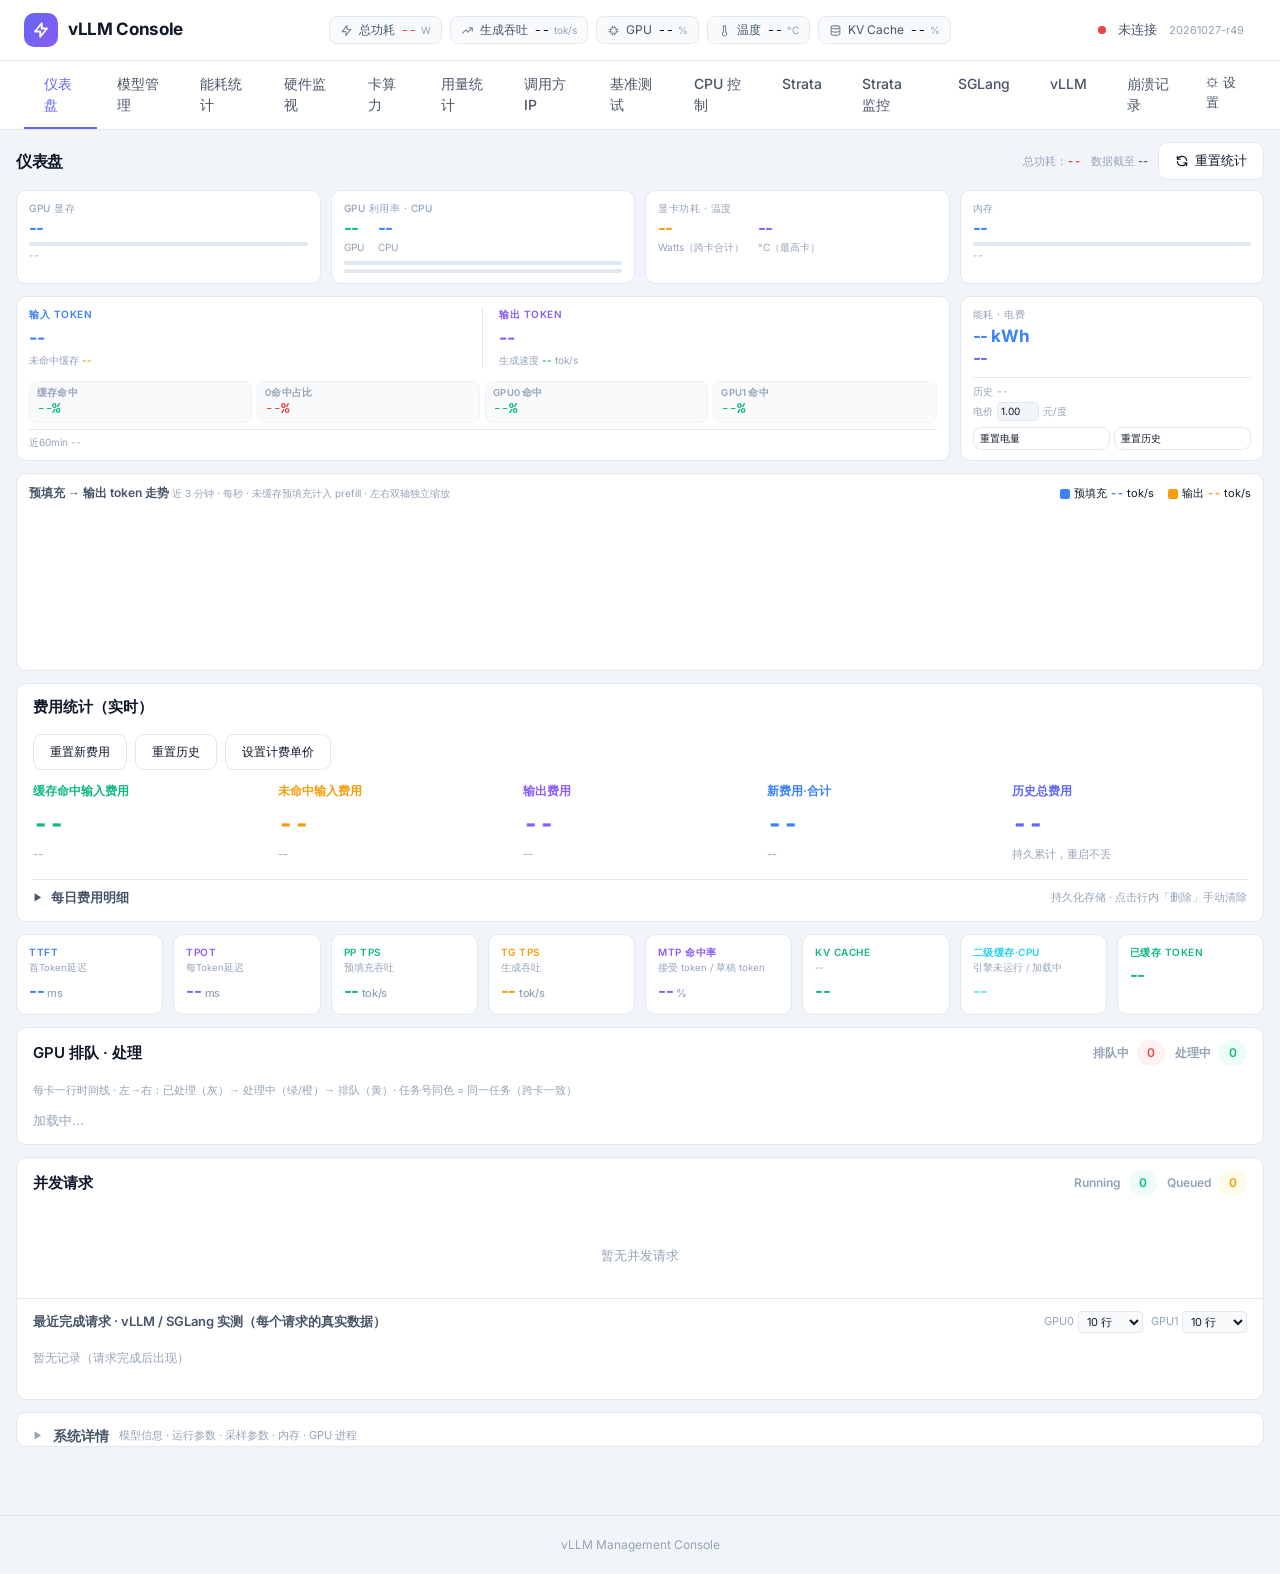
==== index.html @ 6ecb04f8 "feat(client-ips): 新增「调用方 IP」标签[client-ips-1027]（页面 r49，已上线 .127）——显示谁在调用模型 API：IP+归属地+调用数+最近活跃+来源，行展" ====
<!DOCTYPE html>
<html lang="zh-CN">
<head>
    <meta charset="UTF-8">
    <meta name="viewport" content="width=device-width, initial-scale=1.0">
    <title>vLLM 管理控制台</title>
    <!-- 09-20 性能优化：407KB 浏览器 JIT（tailwind.js）→ 9.4KB 预编译 CSS。
         link 放在页面 <style> 之后，保持与原 Play CDN 运行时注入相同的层叠顺序（tailwind 覆盖自定义类）。 -->
    <link href="/static/fonts-local.css" rel="stylesheet">
    <style>
        /* 09-19 视觉回归 0905 原版设计（indigo/Inter/平面无阴影）；
           保留后续新增的功能性样式块：metric-tile / hw-tile / 弹窗 / 移动端适配 */

        :root {
            --bg-primary: #f1f5f9;
            --bg-card: #ffffff;
            --bg-card-hover: #f8fafc;
            --text-primary: #0f172a;
            --text-secondary: #475569;
            --text-tertiary: #94a3b8;
            --border: #e2e8f0;
            --border-light: #f1f5f9;
            --accent: #6366f1;
            --accent-light: #818cf8;
            --accent-bg: #eef2ff;
            --green: #10b981;
            --green-bg: #ecfdf5;
            --orange: #f59e0b;
            --orange-bg: #fffbeb;
            --red: #ef4444;
            --red-bg: #fef2f2;
            --blue: #3b82f6;
            --blue-bg: #eff6ff;
            --violet: #8b5cf6;
            --violet-bg: #f5f3ff;
            --text: #0f172a;
            --bg-inset: #f8fafc;
            --accent-ink: #ffffff;
            --accent-line: rgba(99,102,241,0.35);
            --radius-card: 14px;
            --radius-sm: 9px;
            --radius-xs: 7px;
            --space-1: 4px;
            --space-2: 8px;
            --space-3: 12px;
            --space-4: 16px;
            --space-5: 20px;
            --space-6: 24px;
            --shadow-card: none;
            --shadow-card-hover: none;
            --transition-fast: 0.15s ease;
            --transition-med: 0.25s ease;
            --font-sans: 'Inter', -apple-system, BlinkMacSystemFont, 'PingFang SC', 'Hiragino Sans GB', 'Microsoft YaHei', sans-serif;
            --font-mono: 'IBM Plex Mono', ui-monospace, 'SF Mono', Menlo, Consolas, monospace;
            --gq-done-bg: #eaeef5; --gq-done-main: #64748b; --gq-done-sub: #94a3b8;
            --gq-queued-bg: #fdf1cf; --gq-queued-main: #a16207; --gq-queued-sub: #ca8a04;
            --gq-prefill-bg: #ffe8d1; --gq-prefill-main: #c2410c; --gq-prefill-sub: #ea580c;
            --gq-decode-bg: #d3f5e3; --gq-decode-main: #047857; --gq-decode-sub: #059669;
        }
        @media (prefers-color-scheme: dark) {
            :root {
                --bg-primary: #0b1120;
                --bg-card: #131c31;
                --bg-card-hover: #1a2642;
                --text-primary: #e2e8f0;
                --text-secondary: #94a3b8;
                --text-tertiary: #64748b;
                --border: #1e293b;
                --border-light: #1a2642;
                --accent: #818cf8;
                --accent-light: #a5b4fc;
                --accent-bg: #1e1b4b;
                --green: #34d399;
                --green-bg: #064e3b;
                --orange: #fbbf24;
                --orange-bg: #451a03;
                --red: #f87171;
                --red-bg: #450a0a;
                --blue: #60a5fa;
                --blue-bg: #1e3a5f;
                --violet: #a78bfa;
                --violet-bg: #2e1065;
                --text: #e2e8f0;
                --bg-inset: #1a2642;
                --accent-ink: #ffffff;
                --accent-line: rgba(161,164,250,0.45);
                --shadow-card: none;
                --shadow-card-hover: none;
                --gq-done-bg: #1a2438; --gq-done-main: #8494b0; --gq-done-sub: #7c8aa5;
                --gq-queued-bg: rgba(250,204,21,0.15); --gq-queued-main: #fde047; --gq-queued-sub: #facc15;
                --gq-prefill-bg: rgba(251,146,60,0.17); --gq-prefill-main: #fdba74; --gq-prefill-sub: #fb923c;
                --gq-decode-bg: rgba(52,211,153,0.16); --gq-decode-main: #6ee7b7; --gq-decode-sub: #34d399;
            }
        }
        * { margin: 0; padding: 0; box-sizing: border-box; }
        body {
            font-family: 'Inter', -apple-system, BlinkMacSystemFont, sans-serif;
            background: var(--bg-primary);
            color: var(--text-primary);
            min-height: 100vh;
            -webkit-font-smoothing: antialiased;
        }

        /* Header */
        .header {
            background: var(--bg-card);
            border-bottom: 1px solid var(--border);
            backdrop-filter: blur(12px);
            position: sticky;
            top: 0;
            z-index: 50;
        }
        .header-inner {
            max-width: 1280px;
            margin: 0 auto;
            padding: 0 24px;
            height: 60px;
            display: flex;
            align-items: center;
            justify-content: space-between;
        }
        .logo {
            display: flex;
            align-items: center;
            gap: 10px;
            font-weight: 700;
            font-size: 17px;
            letter-spacing: -0.02em;
        }
        .logo-icon {
            width: 34px;
            height: 34px;
            background: linear-gradient(135deg, var(--accent), #8b5cf6);
            border-radius: 10px;
            display: flex;
            align-items: center;
            justify-content: center;
            color: white;
        }

        /* Nav */
        .nav-bar {
            background: var(--bg-card);
            border-bottom: 1px solid var(--border);
        }
        .nav-inner {
            max-width: 1280px;
            margin: 0 auto;
            padding: 0 24px;
            display: flex;
            gap: 0;
        }
        .nav-tab {
            padding: 12px 20px;
            font-size: 14px;
            font-weight: 500;
            color: var(--text-secondary);
            cursor: pointer;
            border-bottom: 2px solid transparent;
            transition: all 0.15s;
        }
        .nav-tab:hover { color: var(--text-primary); }
        .nav-tab.active {
            color: var(--accent);
            border-bottom-color: var(--accent);
        }

        /* Main */
        .main { max-width: 1280px; margin: 0 auto; padding: 12px 16px 16px; }

        /* Cards */
        .card {
            background: var(--bg-card);
            border: 1px solid var(--border);
            border-radius: 10px;
            transition: border-color 0.15s;
        }
        .card-header {
            padding: 12px 16px 0;
        }
        .card-body {
            padding: 12px 16px 14px;
        }

        /* KPI cards */
        .kpi-card {
            background: var(--bg-card);
            border: 1px solid var(--border);
            border-radius: 10px;
            padding: 10px 12px;
            transition: all 0.2s;
        }
        .kpi-card:hover {
            border-color: var(--accent);
            box-shadow: 0 4px 24px rgba(99,102,241,0.06);
        }
        .kpi-label {
            font-size: 10px;
            font-weight: 500;
            color: var(--text-tertiary);
            text-transform: uppercase;
            letter-spacing: 0.05em;
            margin-bottom: 3px;
        }
        .kpi-value {
            font-size: 17px;
            font-weight: 700;
            letter-spacing: -0.03em;
            line-height: 1.15;
        }
        .kpi-sub {
            font-size: 10px;
            color: var(--text-tertiary);
            margin-top: 2px;
        }

        /* Stat row cards */
        .stat-card {
            background: var(--bg-card);
            border: 1px solid var(--border);
            border-radius: 10px;
            padding: 10px 12px;
        }
        .stat-card-title {
            font-size: 10px;
            font-weight: 600;
            color: var(--text-tertiary);
            text-transform: uppercase;
            letter-spacing: 0.05em;
            margin-bottom: 2px;
        }
        .stat-card-value {
            font-size: 17px;
            font-weight: 700;
            letter-spacing: -0.02em;
        }
        .stat-card-hint {
            font-size: 10px;
            color: var(--text-tertiary);
            margin-top: 2px;
        }

        /* Metrics grid */
        .metric-grid {
            display: flex;
            gap: 10px;
        }
        .metric-item {
            background: var(--bg-card);
            border: 1px solid var(--border);
            border-radius: 10px;
            padding: 10px 12px;
            flex: 1;
            min-width: 0;
        }
        .metric-item-label {
            font-size: 10px;
            font-weight: 600;
            color: var(--text-tertiary);
            text-transform: uppercase;
            letter-spacing: 0.05em;
        }
        .metric-item-hint {
            font-size: 9.5px;
            color: var(--text-tertiary);
            margin-top: 1px;
        }
        .metric-item-value {
            font-size: 17px;
            font-weight: 700;
            letter-spacing: -0.02em;
            margin-top: 3px;
        }
        .metric-item-unit {
            font-size: 11px;
            font-weight: 500;
            color: var(--text-tertiary);
            margin-left: 3px;
        }

        /* Progress bar */
        .progress {
            height: 4px;
            background: var(--border);
            border-radius: 10px;
            overflow: hidden;
        }
        .progress-bar {
            height: 100%;
            border-radius: 10px;
            transition: width 0.6s ease;
        }

        /* Status badges */
        .badge {
            display: inline-flex;
            align-items: center;
            gap: 5px;
            padding: 4px 10px;
            border-radius: 20px;
            font-size: 12px;
            font-weight: 600;
        }
        .badge-green { background: var(--green-bg); color: var(--green); }
        .badge-orange { background: var(--orange-bg); color: var(--orange); }
        .badge-blue { background: var(--blue-bg); color: var(--blue); }

        /* Buttons */
        .btn {
            display: inline-flex;
            align-items: center;
            gap: 6px;
            padding: 8px 16px;
            border-radius: 9px;
            font-size: 13px;
            font-weight: 500;
            border: 1px solid var(--border);
            background: var(--bg-card);
            color: var(--text-primary);
            cursor: pointer;
            transition: all 0.15s;
        }
        .btn:hover { background: var(--bg-card-hover); }
        .btn-primary {
            background: var(--accent);
            color: white;
            border-color: var(--accent);
        }
        .btn-primary:hover { background: var(--accent-light); }

        /* Request items */
        .req-item {
            display: flex;
            align-items: center;
            justify-content: space-between;
            padding: 12px 16px;
            border-radius: 10px;
            margin-bottom: 6px;
            transition: background 0.15s;
        }
        .req-prefill {
            background: var(--orange-bg);
            border: 1px solid rgba(245,158,11,0.2);
        }
        .req-decode {
            background: var(--green-bg);
            border: 1px solid rgba(16,185,129,0.2);
        }
        .req-num {
            width: 28px;
            height: 28px;
            border-radius: 50%;
            display: flex;
            align-items: center;
            justify-content: center;
            font-size: 12px;
            font-weight: 700;
            color: white;
        }
        .req-prefill .req-num { background: var(--orange); }
        .req-decode .req-num { background: var(--green); }

        /* Info rows */
        .info-row {
            display: flex;
            justify-content: space-between;
            align-items: center;
            padding: 10px 0;
            border-bottom: 1px solid var(--border-light);
        }
        .info-row:last-child { border-bottom: none; }
        .info-label { font-size: 13px; color: var(--text-secondary); }
        .info-value { font-size: 13px; font-weight: 600; }

        /* Tables */
        .tbl { width: 100%; border-collapse: collapse; }
        .tbl th {
            text-align: left;
            padding: 10px 16px;
            font-size: 12px;
            font-weight: 600;
            color: var(--text-tertiary);
            border-bottom: 1px solid var(--border);
            text-transform: uppercase;
            letter-spacing: 0.04em;
        }
        .tbl td {
            padding: 12px 16px;
            font-size: 13px;
            border-bottom: 1px solid var(--border-light);
        }

        /* Section title */
        .section-title {
            font-size: 15px;
            font-weight: 600;
            margin-bottom: 16px;
            display: flex;
            align-items: center;
            justify-content: space-between;
        }

        /* Dashboard header */
        .dash-header {
            display: flex;
            align-items: center;
            justify-content: space-between;
            margin-bottom: 10px;
        }
        .dash-title { font-size: 16px; font-weight: 700; letter-spacing: -0.02em; }
        .dash-meta {
            display: flex;
            align-items: center;
            gap: 10px;
            font-size: 11px;
            color: var(--text-tertiary);
        }

        /* ===== 仪表盘紧凑化：收紧区块间距与栅格间隙（仅作用于仪表盘页签，不动 tailwind 构建） ===== */
        #tab-dashboard .mb-6 { margin-bottom: 12px !important; }
        #tab-dashboard .gap-4 { gap: 10px !important; }
        #tab-dashboard .mt-2 { margin-top: 4px !important; }
        /* 大屏（≥1280px，与上方 KPI 行 xl:grid-cols-4 同断点）：下行改 4 列、Token 卡占 3 列，使能耗卡与「内存」卡逐列对齐 */
        @media (min-width: 1280px) {
            #tab-dashboard .dash-token-row { grid-template-columns: repeat(4, minmax(0, 1fr)) !important; }
            #tab-dashboard .dash-token-main { grid-column: span 3 / span 3 !important; }
        }

        /* Chat */
        .chat-box {
            flex: 1;
            overflow-y: auto;
            padding: 20px;
            display: flex;
            flex-direction: column;
            gap: 16px;
        }
        .msg {
            max-width: 75%;
            padding: 12px 16px;
            border-radius: 16px;
            font-size: 14px;
            line-height: 1.5;
        }
        .msg-user {
            align-self: flex-end;
            background: var(--accent);
            color: white;
            border-radius: 16px 16px 4px 16px;
        }
        .msg-assistant {
            align-self: flex-start;
            background: var(--bg-primary);
            border: 1px solid var(--border);
            border-radius: 16px 16px 16px 4px;
        }
        .msg-label {
            font-size: 11px;
            font-weight: 600;
            margin-bottom: 4px;
            opacity: 0.7;
        }

        /* Config */
        .config-group { margin-bottom: 24px; }
        .config-group-title { font-size: 15px; font-weight: 600; margin-bottom: 16px; }
        .config-field { margin-bottom: 16px; }
        .config-label {
            display: block;
            font-size: 13px;
            font-weight: 500;
            color: var(--text-secondary);
            margin-bottom: 6px;
        }
        .config-input {
            width: 100%;
            padding: 10px 14px;
            border-radius: 10px;
            border: 1px solid var(--border);
            background: var(--bg-primary);
            color: var(--text-primary);
            font-size: 14px;
            outline: none;
            transition: border-color 0.15s;
        }
        .config-input:focus { border-color: var(--accent); }
        input[type="range"] {
            width: 100%;
            accent-color: var(--accent);
        }

        /* Scrollbar */
        ::-webkit-scrollbar { width: 6px; }
        ::-webkit-scrollbar-track { background: transparent; }
        ::-webkit-scrollbar-thumb { background: var(--border); border-radius: 3px; }
        ::-webkit-scrollbar-thumb:hover { background: var(--text-tertiary); }

        .pulse { animation: pulse 2s infinite; }
        @keyframes pulse { 0%,100%{opacity:1}50%{opacity:.4} }
        @keyframes spin { to{transform:rotate(360deg)} }
        .spinner {
            border: 2px solid var(--border);
            border-top-color: var(--accent);
            border-radius: 50%;
            width: 18px;
            height: 18px;
            animation: spin 0.7s linear infinite;
            display: inline-block;
        }
        [x-cloak]{display:none!important}
        /* 参数浮动说明（data-tip）：鼠标停留显示含义解释 */
        [data-tip]{cursor:help}
        .dsh-tip{
            position:fixed;z-index:9999;max-width:340px;
            background:rgba(18,20,28,0.97);color:#e8eaf0;
            font-size:12px;line-height:1.55;padding:8px 11px;
            border-radius:8px;border:1px solid rgba(255,255,255,0.12);
            box-shadow:0 6px 24px rgba(0,0,0,0.45);
            pointer-events:none;opacity:0;transition:opacity .12s ease;
            font-family:inherit;
        }
        /* ====== 启动弹窗：卡片式分区布局 ====== */
        .sc-hint{display:flex;gap:10px;align-items:flex-start;background:var(--accent-bg);border:1px solid var(--accent-line);border-radius:10px;padding:11px 14px;font-size:12.5px;line-height:1.65;color:var(--text-secondary);margin-bottom:14px}
        .sc-hint b{color:var(--text-primary);font-weight:600}
        .sc-hint-ic{flex-shrink:0;margin-top:1px;display:flex;align-items:center;color:var(--accent)}
        .sc-model-pill{display:inline-flex;align-items:center;gap:8px;background:var(--bg-inset);border:1px solid var(--border);border-radius:999px;padding:6px 16px;font-size:12.5px;color:var(--text-secondary);margin-bottom:16px}
        .sc-model-pill b{color:var(--text-primary);font-weight:650}
        .sc-model-pill svg{flex-shrink:0;color:var(--accent)}
        .sc-grid{display:grid;grid-template-columns:1fr 1fr;gap:14px;align-items:stretch}
        @media (max-width:900px){.sc-grid{grid-template-columns:1fr}}
        .sc-card{background:var(--bg-inset);border:1px solid var(--border);border-radius:12px;padding:14px 16px 8px;min-width:0}
        .sc-card-hd{display:flex;align-items:center;gap:8px;margin-bottom:12px}
        .sc-card-ic{width:26px;height:26px;border-radius:8px;display:flex;align-items:center;justify-content:center;flex-shrink:0}
        .sc-ic-blue{background:var(--accent-bg);color:var(--accent)}
        .sc-ic-cyan{background:var(--accent-bg);color:var(--accent)}
        .sc-ic-violet{background:var(--violet-bg);color:var(--violet)}
        .sc-ic-orange{background:var(--orange-bg);color:var(--orange)}
        .sc-card-tt{font-size:13px;font-weight:650;color:var(--text-primary)}
        .sc-card-hint{margin-left:auto;font-size:11px;color:var(--text-tertiary);text-align:right}
        .sc-mini-grid{display:grid;grid-template-columns:1fr 1fr 1fr;gap:0 12px}
        @media (max-width:1200px){.sc-mini-grid{grid-template-columns:1fr 1fr}}
        /* 分段选择器（radio 药丸） */
        .seg-group{display:inline-flex;gap:4px;background:var(--bg-inset);border:1px solid var(--border);border-radius:9px;padding:3px;flex-wrap:wrap}
        .seg-opt{display:flex;align-items:center;gap:6px;padding:5px 13px;border-radius:7px;font-size:12px;color:var(--text-secondary);cursor:pointer;transition:all .15s;border:1px solid transparent;user-select:none}
        .seg-opt:hover{color:var(--text-primary)}
        .seg-opt:has(input:checked){background:var(--accent-bg);border-color:var(--accent);color:var(--accent)}
        .seg-opt input{display:none}
        .seg-sub{font-size:10.5px;color:var(--text-tertiary)}
        .seg-opt:has(input:checked) .seg-sub{color:var(--accent);opacity:.85}
        /* 复选药丸（布尔开关） */
        .chk-pill{display:inline-flex;align-items:center;gap:6px;padding:5px 13px;border:1px solid var(--border);border-radius:999px;font-size:12px;color:var(--text-secondary);cursor:pointer;transition:all .15s;user-select:none;background:var(--bg-inset)}
        .chk-pill:hover{border-color:var(--accent-line);color:var(--text-primary)}
        .chk-pill:has(input:checked){background:var(--accent-bg);border-color:var(--accent);color:var(--accent)}
        .chk-pill input{display:none}
        .chk-row{display:flex;flex-wrap:wrap;gap:8px;margin-bottom:14px}
        /* 卡片内指标小格（2x2 网格单元） */
        .metric-tile {
            background: var(--bg-inset);
            border: 1px solid var(--border-light);
            border-radius: var(--radius-xs);
            padding: 4px 7px;
            min-width: 0;
        }
        .metric-tile-label {
            font-size: 9.5px;
            font-weight: 600;
            color: var(--text-tertiary);
            letter-spacing: 0.02em;
            white-space: nowrap;
            overflow: hidden;
            text-overflow: ellipsis;
        }
        .metric-tile-value {
            font-size: 14px;
            font-weight: 700;
            letter-spacing: -0.02em;
            font-variant-numeric: tabular-nums;
            font-family: var(--font-mono);
            line-height: 1.25;
            white-space: nowrap;
            overflow: hidden;
            text-overflow: ellipsis;
        }
        .metric-tile-sub {
            font-size: 9.5px;
            color: var(--text-tertiary);
            white-space: nowrap;
            overflow: hidden;
            text-overflow: ellipsis;
        }
        /* 硬件监视页紧凑化：小指标格 + 页内全局收紧（作用域限定 #tab-storage） */
        .hw-tile { min-width: 0; }
        .hw-tile-label {
            font-size: 10px;
            font-weight: 600;
            color: var(--text-tertiary);
            letter-spacing: 0.02em;
            white-space: nowrap;
            overflow: hidden;
            text-overflow: ellipsis;
        }
        .hw-tile-value {
            font-size: 17px;
            font-weight: 700;
            letter-spacing: -0.02em;
            line-height: 1.25;
            font-variant-numeric: tabular-nums;
            white-space: nowrap;
            overflow: hidden;
            text-overflow: ellipsis;
        }
        .hw-tile-sub {
            font-size: 10px;
            color: var(--text-tertiary);
            margin-top: 1px;
            white-space: nowrap;
            overflow: hidden;
            text-overflow: ellipsis;
        }
        /* ===== 移动端窄屏适配：防止卡片文字溢出（视口 <768px 时自动生效） ===== */
        @media (max-width: 767px) {
            .token-grid { grid-template-columns: 1fr !important; }
            .stat-card, .kpi-card { padding: 10px 12px !important; }
            .stat-card-value { font-size: 16px; }
            .kpi-value { font-size: 16px; }
            #totalInputTokens, #totalOutputTokens { font-size: 16px; }
            #energyKwh, #energyCost { font-size: 15px; }
            .metric-tile-value { font-size: 13px; }
            #cacheHitRate, #zeroHitRate { font-size: 13px; }
            .metric-grid { flex-wrap: wrap; }
            .metric-item { flex: 1 1 45% !important; }
            .metric-item-value { font-size: 15px; }
            .stat-flex-row { flex-wrap: wrap !important; row-gap: 12px; }
            .stat-flex-row > div:first-child { flex: 1 1 100% !important; }
            .dash-meta { flex-wrap: wrap; }
        }
        /* ===== 页头实时指标徽标（logo 右侧空白区）：总功耗 / 生成吞吐 / GPU% / KV Cache% ===== */
        .header-metrics {
            flex: 1 1 auto;
            display: flex;
            align-items: center;
            justify-content: center;
            gap: 8px;
            margin: 0 20px;
            min-width: 0;
            overflow: hidden;
        }
        .hdr-chip {
            display: inline-flex;
            align-items: center;
            gap: 6px;
            padding: 4px 10px;
            border: 1px solid var(--border);
            border-radius: 8px;
            background: var(--bg-inset);
            font-size: 12px;
            line-height: 1.4;
            white-space: nowrap;
            color: var(--text-secondary);
        }
        .hdr-chip svg { flex: none; opacity: .7; }
        .hdr-chip .hdr-val {
            font-family: var(--font-mono);
            font-weight: 700;
            font-size: 13px;
            color: var(--text-primary);
            font-variant-numeric: tabular-nums;
        }
        .hdr-chip .hdr-unit { font-size: 10px; color: var(--text-tertiary); margin-left: -2px; }
        .hdr-chip .hdr-dot { color: var(--text-tertiary); margin: 0 3px; font-weight: 400; }
        @media (max-width: 1023px) { .header-metrics { display: none; } }
        /* GPU 高温自动关机守护（[gpu-hotshield 1009]）：关机倒计时全屏横幅 */
        @keyframes hs-banner-pulse { 0%, 100% { opacity: 1; } 50% { opacity: .78; } }
        .hs-countdown-banner {
            position: fixed; top: 0; left: 0; right: 0; z-index: 9999;
            padding: 12px 18px; text-align: center;
            background: linear-gradient(90deg, #b91c1c, #dc2626); color: #fff;
            animation: hs-banner-pulse 1s ease-in-out infinite;
            box-shadow: 0 2px 12px rgba(185, 28, 28, .45);
        }
        .hs-countdown-banner .hs-big { font-size: 26px; font-weight: 800; font-variant-numeric: tabular-nums; vertical-align: -2px; margin: 0 4px; }
        .hs-countdown-banner button { margin-left: 14px; padding: 5px 16px; border-radius: 8px; border: 1px solid rgba(255,255,255,.7); background: rgba(255,255,255,.14); color: #fff; font-size: 13px; font-weight: 700; cursor: pointer; }
        .hs-countdown-banner button:hover { background: rgba(255,255,255,.28); }
        </style>
    <link rel="stylesheet" href="/static/tailwind-build.css">
</head>
<body>
    <!-- Header -->
    <header class="header">
        <div class="header-inner">
            <div class="logo">
                <div class="logo-icon">
                    <svg width="18" height="18" fill="none" stroke="currentColor" viewBox="0 0 24 24"><path stroke-linecap="round" stroke-linejoin="round" stroke-width="2.5" d="M13 10V3L4 14h7v7l9-11h-7z"/></svg>
                </div>
                <span>vLLM Console</span>
            </div>
            <div class="header-metrics" id="hdrMetrics">
                <span class="hdr-chip" id="hdrPowerChip" title="整机估算总功耗 = 全部 GPU + CPU(RAPL) + 补偿值，与能耗统计页口径一致（1s 采样）">
                    <svg width="13" height="13" fill="none" stroke="currentColor" viewBox="0 0 24 24"><path stroke-linecap="round" stroke-linejoin="round" stroke-width="2" d="M13 10V3L4 14h7v7l9-11h-7z"/></svg>
                    <span>总功耗</span><span class="hdr-val" id="hdrPower" style="color:var(--red)">--</span><span class="hdr-unit">W</span>
                </span>
                <span class="hdr-chip" id="hdrGenChip" title="生成（输出）吞吐：最近 1 秒全部实例输出 token/s">
                    <svg width="13" height="13" fill="none" stroke="currentColor" viewBox="0 0 24 24"><path stroke-linecap="round" stroke-linejoin="round" stroke-width="2" d="M3 17l6-6 4 4 8-8M15 7h6v6"/></svg>
                    <span>生成吞吐</span><span class="hdr-val" id="hdrGen">--</span><span class="hdr-unit">tok/s</span>
                </span>
                <span class="hdr-chip" id="hdrGpuChip" title="GPU SM 利用率（逐卡）">
                    <svg width="13" height="13" fill="none" stroke="currentColor" viewBox="0 0 24 24"><rect x="7" y="7" width="10" height="10" rx="2" stroke-width="2"/><path stroke-width="2" d="M10 3v4M14 3v4M10 17v4M14 17v4M3 10h4M3 14h4M17 10h4M17 14h4"/></svg>
                    <span>GPU</span><span class="hdr-val" id="hdrGpu">--</span><span class="hdr-unit">%</span>
                </span>
                <span class="hdr-chip" id="hdrTempChip" title="GPU 温度（逐卡）">
                    <svg width="13" height="13" fill="none" stroke="currentColor" viewBox="0 0 24 24"><path stroke-linecap="round" stroke-linejoin="round" stroke-width="2" d="M14 14.76V5a2 2 0 0 0-4 0v9.76a4 4 0 1 0 4 0z"/></svg>
                    <span>温度</span><span class="hdr-val" id="hdrTemp">--</span><span class="hdr-unit">°C</span>
                </span>
                <span class="hdr-chip" id="hdrKvChip" title="KV Cache 池占用率（各实例最高值）">
                    <svg width="13" height="13" fill="none" stroke="currentColor" viewBox="0 0 24 24"><ellipse cx="12" cy="6" rx="8" ry="3" stroke-width="2"/><path stroke-width="2" d="M4 6v12c0 1.7 3.6 3 8 3s8-1.3 8-3V6M4 12c0 1.7 3.6 3 8 3s8-1.3 8-3"/></svg>
                    <span>KV Cache</span><span class="hdr-val" id="hdrKv">--</span><span class="hdr-unit">%</span>
                </span>
            </div>
            <div class="flex items-center gap-3">
                <span id="statusDot" class="w-2 h-2 rounded-full bg-gray-400"></span>
                <span id="serverStatus" style="font-size:13px;color:var(--text-secondary)">连接中...</span>
                <span id="pageVersion" style="font-size:11px;color:var(--text-tertiary)" title="页面版本号（如与服务器不符请强制刷新 Ctrl+Shift+R）"></span>
                <span id="dataFresh" style="font-size:11px;color:var(--text-tertiary)" title="仪表盘数据新鲜度：<5s 正常；变黄=轮询变慢；变红=已停摆（页面内置看门狗会自动重建轮询，无需手动刷新）"></span>
            </div>
        </div>
    </header>

    <!-- Navigation -->
    <nav class="nav-bar">
        <div class="nav-inner">
            <div class="nav-tab active" data-tab="dashboard" onclick="switchTab('dashboard')">仪表盘</div>
            <div class="nav-tab" data-tab="models" onclick="switchTab('models')">模型管理</div>
            <div class="nav-tab" data-tab="energy" onclick="switchTab('energy')">能耗统计</div>
            <div class="nav-tab" data-tab="storage" onclick="switchTab('storage')">硬件监视</div>
            <div class="nav-tab" data-tab="compute" onclick="switchTab('compute')">卡算力</div>
            <div class="nav-tab" data-tab="usage" onclick="switchTab('usage')">用量统计</div>
            <div class="nav-tab" data-tab="clientips" onclick="switchTab('clientips')">调用方 IP</div>
            <div class="nav-tab" data-tab="bench" onclick="switchTab('bench')">基准测试</div>
            <div class="nav-tab" data-tab="cpuctl" onclick="switchTab('cpuctl')">CPU 控制</div>
            <div class="nav-tab" data-tab="strata" onclick="switchTab('strata')">Strata</div>
            <div class="nav-tab" data-tab="stratamon" onclick="switchTab('stratamon')">Strata 监控</div>
            <div class="nav-tab" data-tab="sglang" onclick="switchTab('sglang')">SGLang</div>
            <div class="nav-tab" data-tab="vllm" onclick="switchTab('vllm')">vLLM</div>
            <div class="nav-tab" data-tab="crash" onclick="switchTab('crash')">崩溃记录</div>
            <!-- [tab-prefs 1016] 标签显示设置：勾选要显示的标签，存 localStorage（仅本机本浏览器，
                 不动后端、不重启控制台）。齿轮用独立 class nav-prefs，不进 .nav-tab 集合——
                 switchTab 的 map 按 .nav-tab DOM 序号激活高亮，混入齿轮会整体错位（见 switchTab 注释）。 -->
            <div class="nav-prefs" onclick="openTabPrefs()" title="选择要显示的标签" style="margin-left:auto;padding:12px 16px;font-size:13px;color:var(--text-secondary);cursor:pointer;user-select:none">⚙ 设置</div>
        </div>
    </nav>

    <main class="main">
        <!-- ==================== Dashboard ==================== -->
        <div id="tab-dashboard" class="tab-content">
            <div class="dash-header">
                <div class="dash-title">仪表盘</div>
                <div class="dash-meta">
                    <span style="white-space:nowrap" title="整机估算总功耗 = 全部 GPU + CPU(RAPL) + 补偿值，与能耗统计页口径一致">总功耗：<span id="dashTotalPower" style="color:var(--red);font-weight:700;font-variant-numeric:tabular-nums">--</span></span>
                    <span>数据截至 <span id="statsTimestamp" style="color:var(--text-secondary);font-weight:500">--</span></span>
                    <button class="btn" onclick="resetStats()"><svg width="14" height="14" fill="none" stroke="currentColor" viewBox="0 0 24 24"><path stroke-linecap="round" stroke-linejoin="round" stroke-width="2" d="M4 4v5h.582m15.356 2A8.001 8.001 0 004.582 9m0 0H9m11 11v-5h-.581m0 0a8.003 8.003 0 01-15.357-2m15.357 2H15"/></svg>重置统计</button>
                </div>
            </div>

            <!-- KPI Row：系统状态（顶部色带卡片） -->
            <div class="grid grid-cols-2 md:grid-cols-3 xl:grid-cols-4 gap-4 mb-6" style="align-items:stretch">
                <div class="kpi-card">
                    <div class="kpi-label">GPU 显存</div>
                    <div class="kpi-value" id="gpuMemory" style="color:var(--blue)">--</div>
                    <div class="progress mt-2"><div class="progress-bar" id="gpuMemoryBar" style="width:0%;background:var(--blue)"></div></div>
                    <div class="kpi-sub" id="gpuMemoryPct">--</div>
                    <div id="gpuDetail" style="margin-top:4px;display:flex;flex-wrap:wrap;gap:4px"></div>
                </div>
                <div class="kpi-card" title="GPU 利用率（nvidia-smi）+ 处理器 CPU 整机利用率（/proc/stat 采样，全部核心平均）">
                    <div class="kpi-label">GPU 利用率 · CPU</div>
                    <div style="display:flex;gap:14px;align-items:baseline">
                        <div>
                            <div class="kpi-value" id="gpuUtil" style="color:var(--green)">--</div>
                            <div class="kpi-sub">GPU</div>
                        </div>
                        <div>
                            <div class="kpi-value" id="cpuUtil" style="color:var(--blue)">--</div>
                            <div class="kpi-sub" id="cpuUtilSub">CPU</div>
                        </div>
                    </div>
                    <div style="display:flex;flex-direction:column;gap:4px;margin-top:6px">
                        <div class="progress" style="height:4px"><div class="progress-bar" id="gpuUtilBar" style="width:0%;background:var(--green)"></div></div>
                        <div class="progress" style="height:4px"><div class="progress-bar" id="cpuUtilBar" style="width:0%;background:var(--blue)"></div></div>
                    </div>
                </div>
                <div class="kpi-card">
                    <div class="kpi-label">显卡功耗 · 温度</div>
                    <div style="display:flex;gap:14px;align-items:baseline">
                        <div>
                            <div class="kpi-value" id="gpuPower" style="color:var(--orange)">--</div>
                            <div class="kpi-sub" id="powerSub">Watts（跨卡合计）</div>
                        </div>
                        <div>
                            <div class="kpi-value" id="gpuTemperature" style="color:var(--violet)">--</div>
                            <div class="kpi-sub" id="tempSub">°C（最高卡）</div>
                        </div>
                    </div>
                    <div id="powerTempDetail" style="margin-top:4px;display:flex;flex-wrap:wrap;gap:4px"></div>
                </div>
                <div class="kpi-card" title="系统内存使用率（/proc/meminfo，已用 / 总量）">
                    <div class="kpi-label">内存</div>
                    <div class="kpi-value" id="memUtil" style="color:var(--blue)">--</div>
                    <div class="progress mt-2"><div class="progress-bar" id="memUtilBar" style="width:0%;background:var(--blue)"></div></div>
                    <div class="kpi-sub" id="memUtilSub">--</div>
                </div>
            </div>

            <!-- Token 吞吐（左 3/4）+ 能耗电费（右 1/4，大屏与上方「内存」卡同列对齐） -->
            <div class="grid dash-token-row grid-cols-1 lg:grid-cols-3 gap-4 mb-6" style="align-items:stretch">
                <div class="lg:col-span-2 dash-token-main stat-card" style="display:flex;flex-direction:column;padding:10px 12px">
                    <!-- 双主数值：输入 + 输出 并排 -->
                    <div style="display:flex;flex-wrap:wrap;gap:8px 16px;align-items:flex-end">
                        <div style="min-width:0;flex:1">
                            <div class="stat-card-title" style="color:var(--blue)">输入 Token</div>
                            <div class="stat-card-value" id="totalInputTokens" style="color:var(--blue);font-size:18px;white-space:nowrap;overflow:hidden;text-overflow:ellipsis">--</div>
                            <div class="stat-card-hint">未命中缓存 <span id="uncachedInputTokens" style="color:var(--orange);font-weight:600;white-space:nowrap">--</span></div>
                        </div>
                        <div style="min-width:0;flex:1;border-left:1px solid var(--border);padding-left:16px">
                            <div class="stat-card-title" style="color:var(--violet)">输出 Token</div>
                            <div class="stat-card-value" id="totalOutputTokens" style="color:var(--violet);font-size:18px;white-space:nowrap;overflow:hidden;text-overflow:ellipsis">--</div>
                            <div class="stat-card-hint">生成速度 <span id="totalSpeedLabel" style="color:var(--green);font-weight:600">--</span> tok/s</div>
                        </div>
                    </div>
                    <!-- 指标格 4 列 -->
                    <div style="display:grid;grid-template-columns:repeat(4,1fr);gap:5px;margin-top:auto;padding-top:8px">
                        <div class="metric-tile" title="命中的 prompt token / 全部 prompt token（缓存命中的部分不占预填充计算量）">
                            <div class="metric-tile-label">缓存命中</div>
                            <div class="metric-tile-value" style="color:var(--green)" id="cacheHitRate">--%</div>
                                                    </div>
                        <div class="metric-tile" title="近 1 小时完成请求中缓存命中为 0 的占比（request-traces 真值，非引擎累计计数）。0 命中的大 prompt 每次都全额重算 prefill；>16k 子集见小字。绿<30% / 橙30-50% / 红≥50%">
                            <div class="metric-tile-label">0命中占比</div>
                            <div class="metric-tile-value" style="color:var(--red)" id="zeroHitRate">--%</div>
                                                    </div>
                        <div class="metric-tile" title="GPU0 实例累计命中率（自实例启动）：命中 / (命中+未命中)">
                            <div class="metric-tile-label">GPU0 命中</div>
                            <div class="metric-tile-value" style="color:var(--green)" id="cacheHitGpu0">--%</div>
                                                    </div>
                        <div class="metric-tile" title="GPU1 实例累计命中率（自实例启动）：命中 / (命中+未命中)">
                            <div class="metric-tile-label">GPU1 命中</div>
                            <div class="metric-tile-value" style="color:var(--green)" id="cacheHitGpu1">--%</div>
                                                    </div>
                    </div>
                    <div class="stat-card-hint" id="zeroHitSub" style="margin-top:6px;padding-top:5px;font-size:10px;border-top:1px solid var(--border);white-space:nowrap;overflow:hidden;text-overflow:ellipsis" title="近 1 小时完成请求中缓存命中为 0 的条数占比（request-traces 真值）；>16k 子集=其中 prompt>16k 的请求">近60min --</div>
                </div>
                <!-- 能耗 · 电费 卡（右 1/3，通高） -->
                <div class="kpi-card" id="gpuEnergyCard" style="overflow:hidden;display:flex;flex-direction:column;padding:10px 12px" title="能耗：按「整机估算总功耗」（全部 GPU + CPU + 补偿值） 1 秒级积分累计，持久化不丢">
                    <div style="flex:1;display:flex;flex-direction:column;justify-content:center">
                        <div class="kpi-label" style="margin-bottom:4px">能耗 · 电费</div>
                        <div id="energyKwh" style="font-size:17px;font-weight:700;letter-spacing:-0.02em;color:var(--blue);line-height:1.2;white-space:nowrap;overflow:hidden;text-overflow:ellipsis">-- kWh</div>
                        <div id="energyCost" style="margin-top:2px;font-size:17px;font-weight:700;letter-spacing:-0.02em;line-height:1.2;color:var(--accent);white-space:nowrap;overflow:hidden;text-overflow:ellipsis">--</div>
                        <div style="margin-top:8px;padding-top:6px;border-top:1px solid var(--border);display:flex;flex-direction:column;gap:4px">
                            <div class="kpi-sub" style="font-size:10px;line-height:1.4;margin-top:0" title="历史累计（含已重置部分），持久化不丢">历史 <span id="energyHistory" style="font-variant-numeric:tabular-nums">--</span></div>
                            <div style="display:flex;align-items:center;flex-wrap:wrap;gap:3px 4px;font-size:10px">
                                <span style="color:var(--text-tertiary)">电价</span>
                                <input id="energyPrice" type="number" min="0" max="100" step="0.01" value="1.00"
                                    style="width:42px;padding:1px 3px;font-size:10px;text-align:right;background:var(--bg-primary);border:1px solid var(--border);border-radius:4px;color:var(--text-primary)"
                                    onchange="saveEnergyPrice()" title="电费单价（元/度），修改后自动保存">
                                <span id="energyUnit" style="color:var(--text-tertiary)">元/度</span>
                            </div>
                        </div>
                        <div style="display:flex;gap:4px;margin-top:6px">
                            <button class="btn" style="font-size:10px;padding:3px 6px;white-space:nowrap;flex:1" onclick="resetEnergy('current')" title="清零「已用电/电费」，不影响历史累计">重置电量</button>
                            <button class="btn" style="font-size:10px;padding:3px 6px;white-space:nowrap;flex:1" onclick="resetEnergy('history')" title="清零「历史累计」">重置历史</button>
                        </div>
                    </div>
                </div>
            </div>

            <!-- PD 走势图（全宽） -->
            <div class="stat-card mb-6" style="padding:10px 12px" id="pdChartCard">
                <div style="display:flex;justify-content:space-between;align-items:center;margin-bottom:4px;flex-wrap:wrap;gap:6px">
                    <div style="font-size:12px;font-weight:600;color:var(--text-secondary)">预填充 → 输出 token 走势 <span style="font-size:10px;color:var(--text-tertiary);font-weight:400">近 3 分钟 · 每秒 · 未缓存预填充计入 prefill · 左右双轴独立缩放</span></div>
                    <div style="display:flex;gap:14px;font-size:11px">
                        <span><span style="display:inline-block;width:10px;height:10px;border-radius:2px;background:var(--blue);margin-right:4px;vertical-align:middle"></span>预填充 <b id="pdPrefillNow" style="color:var(--blue);font-variant-numeric:tabular-nums">--</b> tok/s</span>
                        <span><span style="display:inline-block;width:10px;height:10px;border-radius:2px;background:var(--orange);margin-right:4px;vertical-align:middle"></span>输出 <b id="pdGenNow" style="color:var(--orange);font-variant-numeric:tabular-nums">--</b> tok/s</span>
                    </div>
                </div>
                <canvas id="pdChart" style="width:100%;height:150px;display:block;margin-top:8px"></canvas>
            </div>

            <!-- Billing Panel (实时费用) -->
            <div class="card mb-6" id="billingCard">
                <div class="card-header">
                    <div class="section-title">
                        <span>费用统计（实时）</span>
                        <span id="billingPriceHint" style="font-size:12px;color:var(--text-tertiary)"></span>
                    </div>
                    <div class="flex items-center gap-2">
                        <button class="btn" onclick="resetBilling('current')" style="font-size:12px" title="只清零「新费用」，不影响历史总费用与重置统计">重置新费用</button>
                        <button class="btn" onclick="resetBilling('history')" style="font-size:12px" title="只清零「历史总费用」，不影响新费用与重置统计">重置历史</button>
                        <button class="btn" onclick="openBillingModal()" style="font-size:12px">设置计费单价</button>
                    </div>
                </div>
                <div class="card-body">
                    <div class="grid grid-cols-2 md:grid-cols-5 gap-4">
                        <div>
                            <div style="font-size:12px;color:var(--green);font-weight:600">缓存命中输入费用</div>
                            <div style="font-size:24px;font-weight:800;color:var(--green);margin-top:6px;font-variant-numeric:tabular-nums" id="billingCachedCost">--</div>
                            <div style="font-size:11px;color:var(--text-tertiary);margin-top:4px" id="billingCachedHint">--</div>
                        </div>
                        <div>
                            <div style="font-size:12px;color:var(--orange);font-weight:600">未命中输入费用</div>
                            <div style="font-size:24px;font-weight:800;color:var(--orange);margin-top:6px;font-variant-numeric:tabular-nums" id="billingUncachedCost">--</div>
                            <div style="font-size:11px;color:var(--text-tertiary);margin-top:4px" id="billingUncachedHint">--</div>
                        </div>
                        <div>
                            <div style="font-size:12px;color:var(--violet);font-weight:600">输出费用</div>
                            <div style="font-size:24px;font-weight:800;color:var(--violet);margin-top:6px;font-variant-numeric:tabular-nums" id="billingOutputCost">--</div>
                            <div style="font-size:11px;color:var(--text-tertiary);margin-top:4px" id="billingOutputHint">--</div>
                        </div>
                        <div>
                            <div style="font-size:12px;color:var(--blue);font-weight:600">新费用·合计</div>
                            <div style="font-size:24px;font-weight:800;color:var(--blue);margin-top:6px;font-variant-numeric:tabular-nums" id="billingTotalCost">--</div>
                            <div style="font-size:11px;color:var(--text-tertiary);margin-top:4px" id="billingTotalHint">--</div>
                        </div>
                        <div>
                            <div style="font-size:12px;color:var(--accent);font-weight:600">历史总费用</div>
                            <div style="font-size:24px;font-weight:800;color:var(--accent);margin-top:6px;font-variant-numeric:tabular-nums" id="billingHistoryCost">--</div>
                            <div style="font-size:11px;color:var(--text-tertiary);margin-top:4px" id="billingHistoryHint">持久累计，重启不丢</div>
                        </div>
                    </div>
                    <!-- 每日费用明细（折叠，持久化，可手动删除） -->
                    <div style="border-top:1px solid var(--border);margin-top:16px;padding-top:8px">
                        <div style="display:flex;align-items:center;gap:8px;cursor:pointer;user-select:none" onclick="toggleBillingDays()" title="点击展开/收起">
                            <span id="billingDaysArrow" style="font-size:10px;color:var(--text-secondary);transition:transform .2s;transform:rotate(0deg)">▶</span>
                            <span style="font-size:13px;font-weight:600;color:var(--text-secondary)">每日费用明细</span>
                            <span id="billingDaysCount" style="font-size:11px;color:var(--text-tertiary)"></span>
                            <span style="margin-left:auto;font-size:11px;color:var(--text-tertiary)">持久化存储 · 点击行内「删除」手动清除</span>
                        </div>
                        <div id="billingDaysBody" style="display:none;margin-top:8px">
                            <div id="billingDaysTable"></div>
                        </div>
                    </div>
                </div>
            </div>

            <!-- Performance metrics -->
            <div class="metric-grid mb-6">
                <div class="metric-item">
                    <div class="metric-item-label" style="color:var(--blue)">TTFT</div>
                    <div class="metric-item-hint">首Token延迟</div>
                    <div class="metric-item-value" id="benchTTFT" style="color:var(--blue)">--<span class="metric-item-unit">ms</span></div>
                </div>
                <div class="metric-item">
                    <div class="metric-item-label" style="color:var(--violet)">TPOT</div>
                    <div class="metric-item-hint">每Token延迟</div>
                    <div class="metric-item-value" id="benchTPOT" style="color:var(--violet)">--<span class="metric-item-unit">ms</span></div>
                </div>
                <div class="metric-item">
                    <div class="metric-item-label" style="color:var(--green)">pp TPS</div>
                    <div class="metric-item-hint">预填充吞吐</div>
                    <div class="metric-item-value" id="benchPP_TPS" style="color:var(--green)">--<span class="metric-item-unit">tok/s</span></div>
                </div>
                <div class="metric-item">
                    <div class="metric-item-label" style="color:var(--orange)">tg TPS</div>
                    <div class="metric-item-hint">生成吞吐</div>
                    <div class="metric-item-value" id="benchTG_TPS" style="color:var(--orange)">--<span class="metric-item-unit">tok/s</span></div>
                </div>
                <div class="metric-item" id="mtpCard" style="cursor:help">
                    <div class="metric-item-label" style="color:var(--violet)">MTP 命中率</div>
                    <div class="metric-item-hint">接受 token / 草稿 token</div>
                    <div class="metric-item-value" id="benchMTP" style="color:var(--violet)">--<span class="metric-item-unit">%</span></div>
                </div>
                <div class="metric-item" title="KV Cache 池使用率（已缓存 / 最大可缓存 token 数，数据源 vllm:cache_config_info）">
                    <div class="metric-item-label" style="color:var(--green)">KV Cache</div>
                    <div class="metric-item-hint" id="cacheDetails">--</div>
                    <div class="metric-item-value" id="cacheUsage" style="color:var(--green)">--</div>
                </div>
                <div class="metric-item" id="kvOffCard" title="CPU KV 二级缓存（vLLM OffloadingConnector）：旧栈（kvfill 补丁）=驻留 KV 量 / 内存档容量；官方 0.30.0 新栈无驻留 gauge，主值=内存档物理驻留（/dev/shm 实测）/ 容量，小字为在飞钉住比例、二级缓存查询命中与累计写入/回载（数据源 vllm:kv_offload_* + vllm:external_prefix_cache_*）。此卡常驻：引擎未运行或未配置二级缓存时显示对应状态">
                    <div class="metric-item-label" style="color:#22d3ee">二级缓存·CPU</div>
                    <div class="metric-item-hint" id="kvOffHint">--</div>
                    <div class="metric-item-value" id="kvOffValue" style="color:#22d3ee">--</div>
                </div>
                <div class="metric-item" id="cachedTokensCard" title="累计前缀缓存命中 token（vllm:prefix_cache_hits_total，只增不减，反映缓存累计价值；全实例合计；悬浮看每卡明细）">
                    <div class="metric-item-label" style="color:var(--green)">已缓存 token</div>
                    <div class="metric-item-value" id="cachedTokensValue" style="color:var(--green)">--</div>
                </div>
            </div>

            <!-- GPU 排队·处理 时间线（真实数据） -->
            <div class="card mb-6" id="gpuQueueCard">
                <div class="card-header">
                    <div class="section-title">
                        <span>GPU 排队 · 处理</span>
                        <div class="flex items-center gap-4">
                            <div class="flex items-center gap-2">
                                <span style="font-size:12px;color:var(--text-tertiary)">排队中</span>
                                <span class="badge" style="background:var(--red-bg);color:var(--red)" id="gpuQueueCount">0</span>
                            </div>
                            <div class="flex items-center gap-2">
                                <span style="font-size:12px;color:var(--text-tertiary)">处理中</span>
                                <span class="badge badge-green" id="gpuBusyCount">0</span>
                            </div>
                        </div>
                    </div>
                    <div style="font-size:11px;color:var(--text-tertiary)">每卡一行时间线 · 左→右：已处理（灰）→ 处理中（绿/橙）→ 排队（黄）· 任务号同色 = 同一任务（跨卡一致）</div>
                </div>
                <div class="card-body">
                    <div id="gpuQueueList"><div style="font-size:13px;color:var(--text-tertiary)">加载中...</div></div>
                </div>
            </div>

            <!-- Concurrency Panel -->
            <div class="card mb-6">
                <div class="card-header">
                    <div class="section-title">
                        <span>并发请求</span>
                        <div class="flex items-center gap-4">
                            <div class="flex items-center gap-2">
                                <span style="font-size:12px;color:var(--text-tertiary)">Running</span>
                                <span class="badge badge-green" id="concurrentRunning">0</span>
                            </div>
                            <div class="flex items-center gap-2">
                                <span style="font-size:12px;color:var(--text-tertiary)">Queued</span>
                                <span class="badge badge-orange" id="concurrentQueued">0</span>
                            </div>
                        </div>
                    </div>
                </div>
                <div class="card-body" id="activeRequestsList">
                    <div id="activeRequestsStatus" style="font-size:12px;color:var(--text-tertiary);margin-bottom:8px;display:none">--</div>
                    <div id="requestSpeeds" style="margin-top:4px">
                        <div style="text-align:center;padding:18px;font-size:13px;color:var(--text-tertiary)">暂无并发请求</div>
                    </div>
                </div>
                <!-- Per-request measured stats from vLLM (stat-logger plugin) -->
                <div class="card-body" style="border-top:1px solid var(--border)">
                    <div style="display:flex;align-items:center;gap:8px;margin-bottom:8px">
                        <div style="font-size:13px;font-weight:600;color:var(--text-secondary);flex:1">最近完成请求 · vLLM / SGLang 实测（每个请求的真实数据）</div>
                        <label id="recentRowsGpu0Lab" title="GPU0 单实例数据的显示行数（选择会被记住）" style="font-size:11px;color:var(--text-tertiary);display:flex;align-items:center;gap:4px;white-space:nowrap">GPU0
                          <select id="recentRowsGpu0" style="font-size:11px;background:var(--bg-card-hover);color:var(--text);border:1px solid var(--border);border-radius:4px;padding:2px 4px">
                            <option value="5">5 行</option>
                            <option value="10">10 行</option>
                            <option value="15">15 行</option>
                            <option value="20">20 行</option>
                            <option value="25">25 行</option>
                            <option value="30">30 行</option>
                            <option value="50">50 行</option>
                            <option value="100">100 行</option>
                            <option value="200">200 行</option>
                          </select>
                        </label>
                        <label id="recentRowsGpu1Lab" title="GPU1 单实例数据的显示行数（选择会被记住）" style="font-size:11px;color:var(--text-tertiary);display:flex;align-items:center;gap:4px;white-space:nowrap">GPU1
                          <select id="recentRowsGpu1" style="font-size:11px;background:var(--bg-card-hover);color:var(--text);border:1px solid var(--border);border-radius:4px;padding:2px 4px">
                            <option value="5">5 行</option>
                            <option value="10">10 行</option>
                            <option value="15">15 行</option>
                            <option value="20">20 行</option>
                            <option value="25">25 行</option>
                            <option value="30">30 行</option>
                            <option value="50">50 行</option>
                            <option value="100">100 行</option>
                            <option value="200">200 行</option>
                          </select>
                        </label>
                        <!-- [recent-rows-1005] 跨卡（PP/TP 多卡）与无法归因数据的行数：常驻头部控件，不随表格重绘 -->
                        <label id="recentRowsCrossLab" title="单实例跨卡（PP/TP）等分组数据的显示行数（选择会被记住）" style="font-size:11px;color:var(--green);display:none;align-items:center;gap:4px;white-space:nowrap">双卡
                          <select id="recentRowsCross" style="font-size:11px;background:var(--bg-card-hover);color:var(--text);border:1px solid var(--border);border-radius:4px;padding:2px 4px"></select>
                        </label>
                      </div>
                    <div id="recentRequests">
                        <div style="font-size:12px;color:var(--text-tertiary);padding:8px 0">暂无记录（请求完成后出现）</div>
                    </div>
                    <!-- [vllm-agg-1017] vLLM 实测聚合表：对上表当前显示的 vLLM 行做汇总统计（输出真实数据） -->
                    <div id="recentAggVllm" style="margin-top:10px"></div>
                </div>
            </div>

            <!-- 系统详情（折叠区） -->
            <div class="card mb-6" id="sysDetailCard" style="overflow:hidden">
                <div class="card-header" style="cursor:pointer;user-select:none;display:flex;align-items:center;justify-content:space-between" onclick="toggleSysDetail()" title="点击展开/收起">
                    <div style="display:flex;align-items:center;gap:10px">
                        <span id="sysDetailArrow" style="font-size:10px;color:var(--text-tertiary);transition:transform .2s;transform:rotate(0deg)">▶</span>
                        <span style="font-size:14px;font-weight:600;color:var(--text-secondary)">系统详情</span>
                        <span style="font-size:11px;color:var(--text-tertiary)">模型信息 · 运行参数 · 采样参数 · 内存 · GPU 进程</span>
                    </div>
                </div>
                <div id="sysDetailBody" style="display:none">
                    <div class="card-body" style="padding-top:8px">
                        <div class="grid grid-cols-1 lg:grid-cols-2 gap-6 mb-6">
                            <div class="card" style="box-shadow:none">
                                <div class="card-header"><h3 style="font-size:14px;font-weight:600">模型信息</h3></div>
                                <div class="card-body" id="modelInfoList">--</div>
                            </div>
                            <div class="card" style="box-shadow:none">
                                <div class="card-header"><h3 style="font-size:14px;font-weight:600">系统信息</h3></div>
                                <div class="card-body">
                                    <div class="info-row"><span class="info-label">后端</span><span class="info-value">CUDA</span></div>
                                    <div class="info-row"><span class="info-label">量化格式</span><span class="info-value">FP8</span></div>
                                    <div class="info-row"><span class="info-label">启动时间</span><span class="info-value" id="startTime">--</span></div>
                                </div>
                            </div>
                        </div>
                        <div class="card mb-6" style="box-shadow:none">
                            <div class="card-header"><h3 style="font-size:14px;font-weight:600">运行参数</h3></div>
                            <div class="card-body">
                                <div id="runParamsBody">
                                <div class="grid grid-cols-1 sm:grid-cols-2 lg:grid-cols-3 xl:grid-cols-4 gap-x-8">
                                    <div class="info-row"><span class="info-label">服务端口 <span style="font-size:10px;color:var(--text-tertiary);display:block">vLLM API 监听端口</span></span><span class="info-value" id="pParamPort">--</span></div>
                                    <div class="info-row"><span class="info-label">并行 <span style="font-size:10px;color:var(--text-tertiary);display:block">TP 张量并行 / PP 流水线并行</span></span><span class="info-value" id="pParamTP">--</span></div>
                                    <div class="info-row"><span class="info-label">显存利用率 <span style="font-size:10px;color:var(--text-tertiary);display:block">GPU 显存最大占用比例</span></span><span class="info-value" id="pParamGpuMem">--</span></div>
                                    <div class="info-row"><span class="info-label">最大并发序列 <span style="font-size:10px;color:var(--text-tertiary);display:block">同时处理的最大请求数</span></span><span class="info-value" id="pParamMaxSeqs">--</span></div>
                                    <div class="info-row"><span class="info-label">块大小 <span style="font-size:10px;color:var(--text-tertiary);display:block">KV 缓存分配粒度（token 数）</span></span><span class="info-value" id="pParamBlockSize">--</span></div>
                                    <div class="info-row"><span class="info-label">Attention 后端 <span style="font-size:10px;color:var(--text-tertiary);display:block">注意力计算的 GPU kernel 实现</span></span><span class="info-value" id="pParamAttn">--</span></div>
                                    <div class="info-row"><span class="info-label">分块预填充 <span style="font-size:10px;color:var(--text-tertiary);display:block">长 prompt 分片计算，降低延迟抖动</span></span><span class="info-value" id="pParamChunked">--</span></div>
                                    <div class="info-row"><span class="info-label">前缀缓存 <span style="font-size:10px;color:var(--text-tertiary);display:block">复用相同前缀的 KV 计算结果</span></span><span class="info-value" id="pParamPrefix">--</span></div>
                                    <div class="info-row"><span class="info-label">MTP 推测解码 <span style="font-size:10px;color:var(--text-tertiary);display:block">用额外小模型预测多 token 加速推理</span></span><span class="info-value" id="pParamMtp">--</span></div>
                                    <div class="info-row"><span class="info-label">DFlash 投机解码 <span style="font-size:10px;color:var(--text-tertiary);display:block">DFlash 草稿模型加速（method/草稿路径含 dflash）</span></span><span class="info-value" id="pParamDflash">--</span></div>
                                    <div class="info-row"><span class="info-label">DSpark 投机解码 <span style="font-size:10px;color:var(--text-tertiary);display:block">DSpark 草稿模型加速（method/草稿路径含 dspark）</span></span><span class="info-value" id="pParamDspark">--</span></div>
                                    <div class="info-row"><span class="info-label">思考模式 <span style="font-size:10px;color:var(--text-tertiary);display:block">是否启用 reasoning 链</span></span><span class="info-value" id="pParamThinking">--</span></div>
                                    <div class="info-row"><span class="info-label">KV 缓存量化 <span style="font-size:10px;color:var(--text-tertiary);display:block">KV cache 数据类型，量化可省显存</span></span><span class="info-value" id="pParamKvQuant">--</span></div>
                                </div>
                                </div>
                            </div>
                        </div>
                        <div class="card mb-6" style="box-shadow:none">
                            <div class="card-header"><h3 style="font-size:14px;font-weight:600">采样参数</h3></div>
                            <div class="card-body">
                                <div id="samplingParamsBody">
                                <div class="grid grid-cols-1 sm:grid-cols-2 lg:grid-cols-3 gap-x-8">
                                    <div class="info-row"><span class="info-label">temperature <span style="font-size:10px;color:var(--text-tertiary);display:block">采样随机性，0=确定性</span></span><span class="info-value" id="pParamTemp">--</span></div>
                                    <div class="info-row"><span class="info-label">top_p <span style="font-size:10px;color:var(--text-tertiary);display:block">核采样概率阈值</span></span><span class="info-value" id="pParamTopP">--</span></div>
                                    <div class="info-row"><span class="info-label">top_k <span style="font-size:10px;color:var(--text-tertiary);display:block">只从概率最高的 k 个词中采样</span></span><span class="info-value" id="pParamTopK">--</span></div>
                                    <div class="info-row"><span class="info-label">min_p <span style="font-size:10px;color:var(--text-tertiary);display:block">最低相对概率过滤</span></span><span class="info-value" id="pParamMinP">--</span></div>
                                    <div class="info-row"><span class="info-label">repetition <span style="font-size:10px;color:var(--text-tertiary);display:block">惩罚重复生成的 token</span></span><span class="info-value" id="pParamRep">--</span></div>
                                </div>
                                </div>
                            </div>
                        </div>
                        <div class="grid grid-cols-1 lg:grid-cols-2 gap-6">
                            <div class="card" style="box-shadow:none">
                                <div class="card-header"><h3 style="font-size:14px;font-weight:600">内存情况 <span style="font-size:10px;color:var(--text-tertiary)">系统 RAM</span></h3></div>
                                <div class="card-body">
                                    <div style="display:flex;align-items:baseline;gap:10px">
                                        <div style="font-size:28px;font-weight:700;color:var(--blue);font-variant-numeric:tabular-nums" id="memUsedPct">--</div>
                                        <div style="font-size:12px;color:var(--text-tertiary)">已用比例</div>
                                    </div>
                                    <div class="progress mt-2" style="height:8px"><div class="progress-bar" id="memBar" style="width:0%;background:var(--blue)"></div></div>
                                    <div style="margin-top:14px">
                                        <div class="info-row"><span class="info-label">总内存</span><span class="info-value" id="memTotal">--</span></div>
                                        <div class="info-row"><span class="info-label">已用</span><span class="info-value" id="memUsed">--</span></div>
                                        <div class="info-row"><span class="info-label">可用</span><span class="info-value" id="memAvail">--</span></div>
                                        <div class="info-row"><span class="info-label">缓冲/缓存 <span style="font-size:10px;color:var(--text-tertiary);display:block">可回收的页缓存，不计入真实占用</span></span><span class="info-value" id="memBuffCache">--</span></div>
                                        <div class="info-row"><span class="info-label">Swap</span><span class="info-value" id="memSwap">--</span></div>
                                    </div>
                                </div>
                            </div>
                            <div class="card" style="box-shadow:none">
                                <div class="card-header"><h3 style="font-size:14px;font-weight:600">GPU 进程详情</h3></div>
                                <div class="card-body" style="padding:0">
                                    <div class="overflow-x-auto">
                                        <table class="tbl">
                                            <thead><tr>
                                                <th>GPU</th><th>PID</th><th>类型</th><th>进程名</th><th style="text-align:right">显存占用</th>
                                            </tr></thead>
                                            <tbody id="gpuProcesses"><tr><td colspan="5" style="text-align:center;padding:24px;color:var(--text-tertiary)">加载中...</td></tr></tbody>
                                        </table>
                                    </div>
                                </div>
                            </div>
                        </div>
                    </div>
                </div>
            </div>
        </div>

        <!-- ==================== Models ==================== -->
        <div id="tab-models" class="tab-content hidden">
            <div class="section-title">
                <span>模型管理</span>
                <div style="display:flex;align-items:center;gap:10px">
                    <div style="display:flex;border:1px solid var(--border);border-radius:8px;overflow:hidden">
                        <button id="viewModeCardBtn" onclick="setModelViewMode('card')">卡片</button>
                        <button id="viewModeListBtn" onclick="setModelViewMode('list')">列表</button>
                    </div>
                    <button class="btn btn-primary" onclick="loadModels()"><svg width="14" height="14" fill="none" stroke="currentColor" viewBox="0 0 24 24"><path stroke-linecap="round" stroke-linejoin="round" stroke-width="2" d="M4 4v5h.582m15.356 2A8.001 8.001 0 004.582 9m0 0H9m11 11v-5h-.581m0 0a8.003 8.003 0 01-15.357-2m15.357 2H15"/></svg>刷新</button>
                </div>
            </div>
            <!-- Current vLLM status -->
            <div class="card mb-6" id="vllmStatusCard">
                <div class="card-header"><h3 style="font-size:15px;font-weight:600">当前服务状态</h3></div>
                <div class="card-body">
                    <div id="vllmStatusContent" style="text-align:center;padding:16px;color:var(--text-tertiary)">加载中...</div>
                </div>
            </div>
            <!-- 快速启动（08-30）：每卡标准实例一键拉起（卡数自适应，10-05 换装后本机 3 卡） -->
            <div class="card mb-6" id="quickstartCard">
                <div class="card-header" style="display:flex;align-items:center;justify-content:space-between">
                    <div class="section-title"><span>快速启动</span>
                        <span style="font-size:11px;color:var(--text-tertiary)">每卡标准配置（实跑正典），已运行自动跳过</span></div>
                    <button class="btn" id="qsBothBtn" onclick="quickStart('both')">▶ 启动全部卡</button>
                </div>
                <div class="card-body" id="qsGpuRows" style="font-size:13px;color:var(--text-tertiary)">加载中...</div>
            </div>
            <div id="modelsList" class="grid grid-cols-1 lg:grid-cols-2 gap-4"></div>
            <!-- vLLM Logs -->
            <div class="card mt-6">
                <div class="card-header">
                    <div class="section-title">
                        <span>vLLM 运行日志</span>
                        <span id="vllmLogPath" style="font-size:11px;color:var(--text-tertiary);font-family:monospace"></span>
                        <div class="flex items-center gap-2">
                            <button class="btn" onclick="toggleAutoRefreshLogs()" id="autoRefreshBtn" style="font-size:12px;color:var(--green)">
                                <svg width="12" height="12" fill="none" stroke="currentColor" viewBox="0 0 24 24"><path stroke-linecap="round" stroke-linejoin="round" stroke-width="2" d="M4 4v5h.582m15.356 2A8.001 8.001 0 004.582 9m0 0H9m11 11v-5h-.581m0 0a8.003 8.003 0 01-15.357-2m15.357 2H15"/></svg>
                                自动刷新: 开
                            </button>
                            <button class="btn" onclick="toggleLogNoise()" id="logNoiseBtn" style="font-size:12px">隐藏 /metrics 噪音</button>
<button class="btn" onclick="clearVllmLogs()" style="font-size:12px">清空日志</button>
                        </div>
                    </div>
                </div>
                <div class="card-body" style="padding:0">
                    <div style="height:360px;overflow-y:auto;background:#0b0f1a;color:#8b949e;font-family:'SF Mono','Cascadia Code','Fira Code',monospace;font-size:12px;line-height:1.7;padding:16px 20px" id="vllmLogContainer">
                        <div id="vllmLogContent"><div style="text-align:center;padding:20px;color:#76828f">加载中...</div></div>
                    </div>
                </div>
            </div>
        </div>

        <!-- ==================== Chat ==================== -->
        <!-- ==================== Energy (能耗统计) ==================== -->
        <div id="tab-energy" class="tab-content hidden">
            <div class="section-title">
                <span>能耗统计</span>
                <div style="font-size:12px;color:var(--text-tertiary)">每 2 秒自动刷新 · 最近更新 <span id="energyTimestamp">--</span></div>
            </div>
            <div class="grid grid-cols-1 lg:grid-cols-3 gap-4">
                <div class="card" style="text-align:center;padding:var(--space-6) var(--space-5)">
                    <div style="font-size:11px;color:var(--text-tertiary);text-transform:uppercase;letter-spacing:0.05em;font-weight:600">整机估算总功耗</div>
                    <div style="font-size:42px;font-weight:800;margin-top:8px;color:var(--accent);line-height:1.1;font-variant-numeric:tabular-nums;letter-spacing:-0.03em" id="energyTotalW">--</div>
                    <div style="font-size:12px;color:var(--text-tertiary);margin-top:4px">瓦特（W）</div>
                    <div style="margin-top:var(--space-4);padding-top:var(--space-3);border-top:1px solid var(--border);font-size:13px;text-align:left">
                        <div style="display:flex;justify-content:space-between;align-items:center;margin-bottom:var(--space-2)">
                            <span style="color:var(--text-secondary)">实测（GPU + CPU）</span>
                            <span style="font-weight:700;font-variant-numeric:tabular-nums" id="energyMeasuredW">-- W</span>
                        </div>
                        <div style="display:flex;justify-content:space-between;align-items:center;margin-bottom:var(--space-2)">
                            <span style="color:var(--text-secondary)">补偿值（其它硬件）</span>
                            <span style="display:flex;align-items:center;gap:4px">
                                <input type="number" id="powerOffsetInput" min="0" max="1000" step="0.5" style="width:74px;padding:5px 8px;border-radius:var(--radius-sm);border:1px solid var(--border);background:var(--bg-primary);color:var(--text-primary);font-size:13px;text-align:right" value="0">
                                <span style="color:var(--text-tertiary);font-size:12px">W</span>
                            </span>
                        </div>
                        <button class="btn" style="padding:6px 16px;font-size:12px;width:100%;justify-content:center" onclick="savePowerOffset()">保存补偿值</button>
                        <div id="offsetSaveHint" style="font-size:11px;color:var(--green);margin-top:6px;min-height:14px"></div>
                    </div>
                    <div style="margin-top:var(--space-3);font-size:11px;color:var(--text-tertiary);line-height:1.6;text-align:left">补偿值用于计入无法直接测量的硬件功耗（NVMe / Wi-Fi / 主板 / 电源损耗等）</div>
                </div>
                <div class="card lg:col-span-2" style="padding:var(--space-5) var(--space-6)">
                    <div style="font-size:14px;font-weight:700;margin-bottom:var(--space-3);display:flex;align-items:center;gap:8px">
                        <span style="display:inline-block;width:3px;height:14px;border-radius:2px;background:var(--accent)"></span>
                        累计能耗（当前周期）
                    </div>
                    <div style="display:grid;grid-template-columns:repeat(3,1fr);gap:var(--space-3)">
                        <div style="background:var(--bg-primary);border:1px solid var(--border-light);border-radius:var(--radius-sm);padding:var(--space-3) var(--space-4);text-align:center">
                            <div style="font-size:10px;color:var(--text-tertiary);text-transform:uppercase;letter-spacing:0.05em;font-weight:600">已耗电量</div>
                            <div style="font-weight:800;font-size:22px;margin-top:4px;font-variant-numeric:tabular-nums;color:var(--blue)" id="energyKwhStats">--</div>
                        </div>
                        <div style="background:var(--bg-primary);border:1px solid var(--border-light);border-radius:var(--radius-sm);padding:var(--space-3) var(--space-4);text-align:center">
                            <div style="font-size:10px;color:var(--text-tertiary);text-transform:uppercase;letter-spacing:0.05em;font-weight:600">估算电费</div>
                            <div style="font-weight:800;font-size:22px;margin-top:4px;font-variant-numeric:tabular-nums;color:var(--orange)" id="energyCostStats">--</div>
                        </div>
                        <div style="background:var(--bg-primary);border:1px solid var(--border-light);border-radius:var(--radius-sm);padding:var(--space-3) var(--space-4);text-align:center">
                            <div style="font-size:10px;color:var(--text-tertiary);text-transform:uppercase;letter-spacing:0.05em;font-weight:600">电价</div>
                            <div style="font-weight:800;font-size:22px;margin-top:4px;font-variant-numeric:tabular-nums;color:var(--green)" id="energyPriceStats">--</div>
                        </div>
                    </div>
                    <div id="energyDays" style="margin-top:var(--space-4);max-height:130px;overflow-y:auto"></div>
                </div>
            </div>
            <div class="card mt-4">
                <div class="card-header"><h3 style="font-size:14px;font-weight:600">各电子元件实时功耗</h3></div>
                <div class="card-body" style="padding:0">
                    <table style="width:100%;border-collapse:collapse;font-size:13px">
                        <thead>
                            <tr style="color:var(--text-tertiary);font-size:12px;text-align:left">
                                <th style="padding:10px 24px;font-weight:500">元件</th>
                                <th style="padding:10px 16px;font-weight:500;text-align:right">实时功耗</th>
                                <th style="padding:10px 16px;font-weight:500;text-align:right">功率上限</th>
                                <th style="padding:10px 24px;font-weight:500">说明</th>
                            </tr>
                        </thead>
                        <tbody id="powerComponentRows">
                            <tr><td colspan="4" style="padding:20px;text-align:center;color:var(--text-tertiary)">加载中...</td></tr>
                        </tbody>
                    </table>
                </div>
            </div>
            <div class="card mt-4">
                <div class="card-header" style="display:flex;justify-content:space-between;align-items:center;flex-wrap:wrap;gap:8px">
                    <h3 style="font-size:14px;font-weight:600">进程功耗（CPU 时间比例归因）</h3>
                    <div style="font-size:12px;color:var(--text-tertiary)">累计进程总能耗 <span id="procEnergyTotal" style="font-weight:600">--</span> Wh（自服务启动）</div>
                </div>
                <div class="card-body" style="padding:0">
                    <table style="width:100%;border-collapse:collapse;font-size:13px">
                        <thead>
                            <tr style="color:var(--text-tertiary);font-size:12px;text-align:left">
                                <th style="padding:10px 24px;font-weight:500">进程</th>
                                <th style="padding:10px 12px;font-weight:500;text-align:right">CPU 占用</th>
                                <th style="padding:10px 12px;font-weight:500;text-align:right">CPU 功耗</th>
                                <th style="padding:10px 12px;font-weight:500;text-align:right">GPU 功耗</th>
                                <th style="padding:10px 12px;font-weight:500;text-align:right">合计</th>
                                <th style="padding:10px 12px;font-weight:500;text-align:right">累计能耗</th>
                                <th style="padding:10px 24px;font-weight:500">占总功耗比例</th>
                            </tr>
                        </thead>
                        <tbody id="procPowerRows">
                            <tr><td colspan="7" style="padding:20px;text-align:center;color:var(--text-tertiary)">加载中...</td></tr>
                        </tbody>
                    </table>
                </div>
            </div>
        </div>

        <!-- ==================== Storage ==================== -->
        <div id="tab-storage" class="tab-content hidden">
            <div class="section-title">
                <span>硬件监视</span>
                <div style="font-size:12px;color:var(--text-tertiary)">每 5 秒自动刷新 · <span id="storageTimestamp">--</span></div>
            </div>

            <!-- 容量 / 磁盘 / 网络 总览（紧凑：一行三组，组内三小格） -->
            <div class="grid grid-cols-1 sm:grid-cols-2 xl:grid-cols-3 gap-4 mb-6" id="storageKpiCards" style="align-items:stretch">
                <div class="kpi-card" style="padding:9px 14px">
                    <div style="display:grid;grid-template-columns:repeat(3,minmax(0,1fr));gap:14px">
                        <div class="hw-tile">
                            <div class="hw-tile-label">总容量</div>
                            <div class="hw-tile-value" id="storageTotal" style="color:var(--blue)">--</div>
                            <div class="hw-tile-sub" id="storageTotalHint">已挂载文件系统合计</div>
                        </div>
                        <div class="hw-tile">
                            <div class="hw-tile-label">已使用</div>
                            <div class="hw-tile-value" id="storageUsed" style="color:var(--orange)">--</div>
                            <div class="progress" style="margin-top:3px;height:4px"><div class="progress-bar" id="storageUsedBar" style="width:0%;background:var(--orange)"></div></div>
                            <div class="hw-tile-sub" id="storageUsedPct">--</div>
                        </div>
                        <div class="hw-tile">
                            <div class="hw-tile-label">可用空间</div>
                            <div class="hw-tile-value" id="storageAvail" style="color:var(--green)">--</div>
                            <div class="hw-tile-sub">剩余可写空间</div>
                        </div>
                    </div>
                </div>
                <div class="kpi-card" style="padding:9px 14px">
                    <div style="display:grid;grid-template-columns:repeat(3,minmax(0,1fr));gap:14px">
                        <div class="hw-tile">
                            <div class="hw-tile-label">实时读取</div>
                            <div class="hw-tile-value" id="storageReadSpeed" style="color:var(--blue)">--</div>
                            <div class="hw-tile-sub" id="storageReadHint">累计读取 --</div>
                        </div>
                        <div class="hw-tile">
                            <div class="hw-tile-label">实时写入</div>
                            <div class="hw-tile-value" id="storageWriteSpeed" style="color:var(--orange)">--</div>
                            <div class="hw-tile-sub" id="storageWriteHint">累计写入 --</div>
                        </div>
                        <div class="hw-tile">
                            <div class="hw-tile-label">磁盘健康</div>
                            <div class="hw-tile-value" id="storageHealth" style="color:var(--green)">--</div>
                            <div class="hw-tile-sub" id="storageHealthHint">设备状态检查</div>
                        </div>
                    </div>
                </div>
                <div class="kpi-card" style="padding:9px 14px">
                    <div style="display:grid;grid-template-columns:repeat(3,minmax(0,1fr));gap:14px">
                        <div class="hw-tile">
                            <div class="hw-tile-label">实时下行</div>
                            <div class="hw-tile-value" id="storageNetRxSpeed" style="color:var(--violet)">--</div>
                            <div class="hw-tile-sub" id="storageNetRxHint">全部网卡合计</div>
                        </div>
                        <div class="hw-tile">
                            <div class="hw-tile-label">实时上行</div>
                            <div class="hw-tile-value" id="storageNetTxSpeed" style="color:var(--violet)">--</div>
                            <div class="hw-tile-sub" id="storageNetTxHint">全部网卡合计</div>
                        </div>
                        <div class="hw-tile">
                            <div class="hw-tile-label">网络状态</div>
                            <div class="hw-tile-value" id="storageNetStatus" style="color:var(--green)">--</div>
                            <div class="hw-tile-sub" id="storageNetStatusHint">网卡与错误检查</div>
                        </div>
                    </div>
                </div>
            </div>

            <!-- 实时速率 + 累计读写 -->
            <div class="card mb-3">
                <div class="card-header" style="display:flex;align-items:baseline;justify-content:space-between;gap:12px">
                    <h3 style="font-size:14px;font-weight:600">磁盘 I/O（实时速率 · 累计读写）</h3>
                    <span style="font-size:11px;color:var(--text-tertiary)" id="storageIoHint">速率窗口 --</span>
                </div>
                <div class="card-body" style="padding:0">
                    <div class="overflow-x-auto">
                        <table class="tbl">
                            <thead><tr>
                                <th>设备</th>
                                <th style="text-align:right">读取速度</th>
                                <th style="text-align:right">写入速度</th>
                                <th style="text-align:right">读 IOPS</th>
                                <th style="text-align:right">写 IOPS</th>
                                <th style="text-align:right">忙碌率</th>
                                <th style="text-align:right">平均延迟 (读/写)</th>
                                <th style="text-align:right">累计读取</th>
                                <th style="text-align:right">累计写入</th>
                                <th style="text-align:right">累计读次数</th>
                                <th style="text-align:right">累计写次数</th>
                                <th style="text-align:right">在途 IO</th>
                            </tr></thead>
                            <tbody id="storageIoRows">
                                <tr><td colspan="12" style="text-align:center;padding:24px;color:var(--text-tertiary)">加载中...</td></tr>
                            </tbody>
                        </table>
                    </div>
                </div>
            </div>

            <!-- 磁盘读取速度走势（/proc/diskstats 逐秒采样，控制台内存历史） -->
            <div class="card mb-3" id="storageDiskTrendCard">
                <div class="card-header" style="display:flex;align-items:baseline;justify-content:space-between;gap:12px;flex-wrap:wrap">
                    <h3 style="font-size:14px;font-weight:600">磁盘读取速度走势</h3>
                    <div style="display:flex;align-items:center;gap:10px;flex-wrap:wrap">
                        <div id="diskTrendWinBtns" style="display:flex;gap:4px"></div>
                        <span style="font-size:11px;color:var(--text-tertiary)" id="storageDiskTrendHint">读取中…</span>
                    </div>
                </div>
                <div class="card-body" style="padding:0">
                    <div style="padding:10px 14px">
                        <canvas id="diskTrendCanvas" style="width:100%;height:150px"></canvas>
                        <div id="diskTrendLegend" style="display:flex;flex-wrap:wrap;gap:14px;font-size:11px;margin-top:7px"></div>
                        <div id="diskTrendMeta" style="font-size:11px;color:var(--text-tertiary);margin-top:4px"></div>
                    </div>
                </div>
            </div>

            <!-- 处理器（CPU）：整体利用率 / 各核实时负载 / 频率 / 温度 / 负载 / 规格明细 -->
            <div class="card mb-3" id="storageCpuCard">
                <div class="card-header" style="display:flex;align-items:baseline;justify-content:space-between;gap:12px">
                    <h3 style="font-size:14px;font-weight:600">处理器 (CPU)</h3>
                    <span style="font-size:11px;color:var(--text-tertiary)" id="storageCpuHint">读取中…</span>
                </div>
                <div class="card-body" style="padding:0">
                    <div style="padding:9px 14px;border-bottom:1px solid var(--border)">
                        <div class="grid grid-cols-2 md:grid-cols-3 xl:grid-cols-6 gap-2" id="storageCpuKpis"></div>
                    </div>
                    <!-- 各核心实时利用率 -->
                    <div style="padding:8px 14px;border-bottom:1px solid var(--border)">
                        <div style="font-size:11px;color:var(--text-secondary);margin-bottom:6px">各核心实时利用率 <span id="cpuCoreMeta" style="color:var(--text-tertiary)"></span></div>
                        <div id="cpuCoreGrid" style="display:grid;grid-template-columns:repeat(auto-fill,minmax(76px,1fr));gap:6px"></div>
                    </div>
                    <!-- 近 3 分钟整机利用率走势 -->
                    <div style="padding:8px 14px;border-bottom:1px solid var(--border)">
                        <div style="font-size:11px;color:var(--text-secondary);margin-bottom:4px">整机利用率走势（近 3 分钟）<span id="cpuTrendMeta" style="color:var(--text-tertiary)"></span></div>
                        <canvas id="cpuTrendCanvas" style="width:100%;height:64px;display:block"></canvas>
                    </div>
                    <!-- 规格明细 -->
                    <div class="overflow-x-auto">
                        <table class="tbl">
                            <thead><tr>
                                <th>型号 / 插槽</th><th>厂商 / 家族·型号·步进</th><th style="text-align:right">核心布局</th>
                                <th style="text-align:right">基频 / 最大加速 / 当前</th><th>调频驱动 / 模式 / 睿频</th>
                                <th>缓存</th><th>指令集</th><th>微码 / Bugs</th><th>漏洞缓解</th>
                            </tr></thead>
                            <tbody id="storageCpuRows">
                                <tr><td colspan="9" style="text-align:center;padding:24px;color:var(--text-tertiary)">加载中...</td></tr>
                            </tbody>
                        </table>
                    </div>
                </div>
            </div>

            <!-- 显卡（GPU）：PCIe 链路（x16 等）/ 显存 / 利用率 / 温度 / 功耗 / 频率 -->
            <div class="card mb-3" id="storageGpuCard">
                <div class="card-header" style="display:flex;align-items:baseline;justify-content:space-between;gap:12px">
                    <h3 style="font-size:14px;font-weight:600">显卡 (GPU)</h3>
                    <span style="font-size:11px;color:var(--text-tertiary)" id="storageGpuHint">读取中…</span>
                </div>
                <div class="card-body" style="padding:0">
                    <div id="storageGpuKpis"></div>
                    <div class="overflow-x-auto">
                        <table class="tbl">
                            <thead><tr>
                                <th>GPU / 型号</th><th>PCI 地址 / UUID</th><th style="text-align:center">PCIe 链路（当前 → 能力）</th><th style="text-align:right">PCIe 流量 / 占用</th>
                                <th style="text-align:right">显存</th><th style="text-align:right">利用率 (GPU/MEM)</th><th style="text-align:right">温度 核心/显存</th>
                                <th style="text-align:right">功耗 / 限值</th><th style="text-align:right">SM 频率</th><th style="text-align:center">SM 数量</th><th style="text-align:center">P 状态</th>
                                <th>驱动 / VBIOS</th><th style="text-align:center">计算能力</th>
                            </tr></thead>
                            <tbody id="storageGpuRows">
                                <tr><td colspan="13" style="text-align:center;padding:24px;color:var(--text-tertiary)">加载中...</td></tr>
                            </tbody>
                        </table>
                    </div>
                </div>
            </div>

            <!-- GPU 功耗/频率调节（[gpu-ctl 1003] 硬件监视页；后端 /v1/internal/gpu-ctl，提权走 gpu-ctl 白名单脚本） -->
            <div class="card mb-3" id="storageGpuCtlCard">
                <div class="card-header" style="display:flex;align-items:baseline;justify-content:space-between;gap:12px">
                    <h3 style="font-size:14px;font-weight:600">GPU 功耗 / 频率调节</h3>
                    <span style="font-size:11px;color:var(--text-tertiary)" id="gpuCtlHint">读取中…</span>
                </div>
                <div class="card-body" style="padding:10px 14px">
                    <div id="gpuCtlRows" style="display:grid;grid-template-columns:repeat(auto-fit,minmax(340px,1fr));gap:10px"></div>
                    <div style="display:flex;align-items:center;gap:10px;flex-wrap:wrap;margin-top:10px;padding-top:8px;border-top:1px solid var(--border-light)">
                        <span style="font-size:11px;color:var(--text-tertiary)">应用到：</span>
                        <select id="gpuCtlScope" style="padding:4px 8px;border-radius:6px;border:1px solid var(--border);background:var(--bg-primary);color:var(--text-primary);font-size:12px">
                            <option value="all" selected>全部卡</option>
                        </select>
                        <span style="font-size:11px;color:var(--text-tertiary)">快捷功耗档：</span>
                        <span id="gpuCtlPresets" style="display:inline-flex;gap:4px;flex-wrap:wrap"></span>
                        <span style="font-size:11px;color:var(--text-tertiary);margin-left:auto" id="gpuCtlMsg">重启后功耗上限由 gpu-power-limit.service 的 PL 决定（控制台设置会自动同步该值）；频率锁重启自动解除。</span>
                    </div>
                </div>
            </div>

            <!-- GPU 高温自动关机守护（[gpu-hotshield 1009]；后端 /v1/internal/hotshield，执行末端走 gpu-ctl halt 提权关机） -->
            <div class="card mb-3" id="hsCard">
                <div class="card-header" style="display:flex;align-items:baseline;justify-content:space-between;gap:12px">
                    <h3 style="font-size:14px;font-weight:600">GPU 高温自动关机守护</h3>
                    <span style="font-size:11px;color:var(--text-tertiary)" id="hsHint">读取中…</span>
                </div>
                <div class="card-body" style="padding:10px 14px">
                    <div id="hsBanner" style="margin-bottom:10px"></div>
                    <div style="display:flex;align-items:center;gap:10px;flex-wrap:wrap;padding-bottom:10px;border-bottom:1px solid var(--border-light)">
                        <label style="display:inline-flex;align-items:center;gap:6px;font-size:12px;cursor:pointer;user-select:none">
                            <input type="checkbox" id="hsEnabled" onchange="hsToggle(this.checked)">
                            <strong>启用守护</strong>
                        </label>
                        <span style="font-size:12px;color:var(--text-secondary)">温度达到</span>
                        <input type="number" id="hsThreshold" min="40" max="105" step="1" value="92" style="width:64px;padding:4px 6px;border-radius:6px;border:1px solid var(--border);background:var(--bg-primary);color:var(--text-primary);font-size:12px;text-align:right">
                        <span style="font-size:12px;color:var(--text-secondary)">°C 且持续</span>
                        <input type="number" id="hsHold" min="5" max="3600" step="5" value="30" style="width:64px;padding:4px 6px;border-radius:6px;border:1px solid var(--border);background:var(--bg-primary);color:var(--text-primary);font-size:12px;text-align:right">
                        <span style="font-size:12px;color:var(--text-secondary)">秒后关机（倒计时</span>
                        <input type="number" id="hsGrace" min="0" max="600" step="5" value="60" style="width:64px;padding:4px 6px;border-radius:6px;border:1px solid var(--border);background:var(--bg-primary);color:var(--text-primary);font-size:12px;text-align:right">
                        <span style="font-size:12px;color:var(--text-secondary)">秒，其间可取消）· 触发后冷却</span>
                        <input type="number" id="hsCooldown" min="0" max="1440" step="5" value="30" style="width:64px;padding:4px 6px;border-radius:6px;border:1px solid var(--border);background:var(--bg-primary);color:var(--text-primary);font-size:12px;text-align:right">
                        <span style="font-size:12px;color:var(--text-secondary)">分钟</span>
                        <button class="btn" style="font-size:11px;padding:3px 12px" onclick="hsSave()">保存设置</button>
                        <span style="font-size:11px;color:var(--text-tertiary);margin-left:auto" id="hsMsg"></span>
                    </div>
                    <div style="display:grid;grid-template-columns:repeat(auto-fit,minmax(340px,1fr));gap:10px;margin-top:10px">
                        <div id="hsStatusTile" style="border:1px solid var(--border);border-radius:8px;padding:10px 12px;font-size:12px;color:var(--text-secondary)">--</div>
                        <div id="hsEventsBox" style="border:1px solid var(--border);border-radius:8px;padding:10px 12px;font-size:11px;color:var(--text-tertiary)">
                            <div style="font-weight:600;color:var(--text-secondary);margin-bottom:6px">触发历史（最近 10 条）</div>
                            <div id="hsEvents">暂无记录</div>
                        </div>
                    </div>
                    <div style="font-size:11px;color:var(--text-tertiary);margin-top:8px;line-height:1.7">
                        判定口径 = 各卡 max(核心温度, 显存温度)，数据源为本页 GPU 采样（1s，无额外 nvidia-smi 压力）。触发后<strong>先优雅停止全部 vLLM/SGLang 推理实例再关机</strong>（sync 落盘 + systemctl poweroff，走 gpu-ctl 白名单提权）。
                        防误触发：温度回落到阈值以下自动取消；GPU 数据缺失/过期(&gt;15s) 时不判定、倒计时自动取消；关机后有冷却期防「关机→开机→仍热→再关机」振荡。<strong>请在倒计时内及时保存工作。</strong>
                    </div>
                </div>
            </div>

            <!-- GPU 高功耗记录（[gpu-powerlog 1025]；后端 /v1/internal/power-log，判定复用 1s GPU 采样帧，越阈快照落 gpu-power-log.jsonl） -->
            <div class="card mb-3" id="plCard">
                <div class="card-header" style="display:flex;align-items:baseline;justify-content:space-between;gap:12px">
                    <h3 style="font-size:14px;font-weight:600">GPU 高功耗记录</h3>
                    <span style="font-size:11px;color:var(--text-tertiary)" id="plHint">读取中…</span>
                </div>
                <div class="card-body" style="padding:10px 14px">
                    <div style="display:flex;align-items:center;gap:10px;flex-wrap:wrap;padding-bottom:10px;border-bottom:1px solid var(--border-light)">
                        <label style="display:inline-flex;align-items:center;gap:6px;font-size:12px;cursor:pointer;user-select:none">
                            <input type="checkbox" id="plEnabled">
                            <strong>记录启用</strong>
                        </label>
                        <span style="font-size:12px;color:var(--text-secondary)">单卡功耗超过</span>
                        <input type="number" id="plThreshold" min="50" max="1000" step="10" value="300" style="width:64px;padding:4px 6px;border-radius:6px;border:1px solid var(--border);background:var(--bg-primary);color:var(--text-primary);font-size:12px;text-align:right">
                        <span style="font-size:12px;color:var(--text-secondary)">W 即记录一条 · 同卡连续超标至多每</span>
                        <input type="number" id="plInterval" min="1" max="600" step="1" value="5" style="width:56px;padding:4px 6px;border-radius:6px;border:1px solid var(--border);background:var(--bg-primary);color:var(--text-primary);font-size:12px;text-align:right">
                        <span style="font-size:12px;color:var(--text-secondary)">秒记一条（防洪泛）</span>
                        <button class="btn" style="font-size:11px;padding:3px 12px" onclick="plSave()">保存设置</button>
                        <button class="btn" style="font-size:11px;padding:3px 12px" onclick="plClear()">清空记录</button>
                        <span style="font-size:11px;color:var(--text-tertiary);margin-left:auto" id="plMsg"></span>
                    </div>
                    <div id="plStatus" style="border:1px solid var(--border);border-radius:8px;padding:8px 12px;font-size:12px;color:var(--text-secondary);margin-top:10px">--</div>
                    <div class="overflow-x-auto" style="margin-top:10px">
                        <table class="tbl">
                            <thead><tr>
                                <th>时间</th><th>触发卡</th><th style="text-align:right">该卡功耗</th><th>各卡功耗</th>
                                <th style="text-align:right">GPU 合计</th><th style="text-align:right">整机总功耗</th><th style="text-align:right">利用率</th><th style="text-align:right">核心温度</th>
                            </tr></thead>
                            <tbody id="plRows">
                                <tr><td colspan="8" style="text-align:center;padding:18px;color:var(--text-tertiary)">暂无越阈记录</td></tr>
                            </tbody>
                        </table>
                    </div>
                    <div style="font-size:11px;color:var(--text-tertiary);margin-top:8px;line-height:1.7">
                        判定源为本页 GPU 采样（1s，无额外 nvidia-smi 压力），每行都是越阈时刻的全景快照。<strong>整机总功耗</strong>与能耗统计页同口径 = 全部 GPU + CPU(RAPL) + 补偿值，能耗采样未就绪时显示 --（不以 0 冒充）。记录落盘 gpu-power-log.jsonl（控制台重启不丢），表内显示最近 120 条。
                    </div>
                </div>
            </div>

            <!-- PCIe 通道拓扑 / 占用（lspci LnkSta 解析） -->
            <div class="card mb-3" id="storagePcieTopoCard">
                <div class="card-header" style="display:flex;align-items:baseline;justify-content:space-between;gap:12px">
                    <h3 style="font-size:14px;font-weight:600">PCIe 通道拓扑（CPU 直连 / 芯片组）</h3>
                    <span style="font-size:11px;color:var(--text-tertiary)" id="storagePcieTopoHint">读取中…</span>
                </div>
                <div class="card-body" style="padding:0">
                    <div style="padding:9px 14px;border-bottom:1px solid var(--border)">
                        <div class="grid grid-cols-2 md:grid-cols-4 gap-2" id="storagePcieTopoKpis"></div>
                    </div>
                    <div class="overflow-x-auto">
                        <table class="tbl">
                            <thead><tr>
                                <th>归组</th><th>根端口</th><th style="text-align:center">当前链路</th><th style="text-align:center">链路能力</th>
                                <th style="text-align:right">占用通道</th><th style="text-align:right">空闲</th><th>下游设备</th><th>状态</th>
                            </tr></thead>
                            <tbody id="storagePcieTopoRows">
                                <tr><td colspan="8" style="text-align:center;padding:24px;color:var(--text-tertiary)">加载中...</td></tr>
                            </tbody>
                        </table>
                    </div>
                </div>
            </div>

            <!-- 内存（RAM）：容量 / 实时用量 / 工作频率 / 型号 / 插槽 -->
            <div class="card mb-3" id="storageMemCard">
                <div class="card-header" style="display:flex;align-items:baseline;justify-content:space-between;gap:12px">
                    <h3 style="font-size:14px;font-weight:600">内存 (RAM)</h3>
                    <span style="font-size:11px;color:var(--text-tertiary)" id="storageMemHint">读取中…</span>
                </div>
                <div class="card-body" style="padding:0">
                    <div style="padding:9px 14px;border-bottom:1px solid var(--border)">
                        <div class="grid grid-cols-2 md:grid-cols-4 gap-2" id="storageMemKpis"></div>
                    </div>
                    <div class="overflow-x-auto">
                        <table class="tbl">
                            <thead><tr>
                                <th>插槽</th>
                                <th style="text-align:right">容量</th>
                                <th>类型</th>
                                <th style="text-align:right">运行频率</th>
                                <th style="text-align:right">标称频率</th>
                                <th style="text-align:right">电压</th>
                                <th style="text-align:right">Rank</th>
                                <th style="text-align:right">位宽</th>
                                <th>制造商 / 型号</th>
                                <th>序列号</th>
                            </tr></thead>
                            <tbody id="storageMemRows">
                                <tr><td colspan="10" style="text-align:center;padding:24px;color:var(--text-tertiary)">加载中...</td></tr>
                            </tbody>
                        </table>
                    </div>
                </div>
            </div>

            <!-- 内存带宽（DRAM 实时读/写，uncore IMC CAS 计数器，1s 采样） -->
            <div class="card mb-3" id="storageMembwCard">
                <div class="card-header" style="display:flex;align-items:baseline;justify-content:space-between;gap:12px">
                    <h3 style="font-size:14px;font-weight:600">内存带宽 (DRAM)</h3>
                    <span style="font-size:11px;color:var(--text-tertiary)" id="storageMembwHint">读取中…</span>
                </div>
                <div class="card-body" style="padding:0">
                    <div style="padding:9px 14px;border-bottom:1px solid var(--border)">
                        <div class="grid grid-cols-2 md:grid-cols-4 gap-2" id="storageMembwKpis"></div>
                    </div>
                    <div style="padding:10px 14px">
                        <canvas id="membwTrend" style="width:100%;height:120px"></canvas>
                        <div id="membwTrendMeta" style="font-size:11px;color:var(--text-tertiary);margin-top:4px"></div>
                    </div>
                </div>
            </div>

            <!-- 磁盘设备详情（SMART） -->
            <div class="card mb-3" id="storageDiskCard">
                <div class="card-header" style="display:flex;align-items:baseline;justify-content:space-between;gap:12px">
                    <h3 style="font-size:14px;font-weight:600">磁盘设备详情</h3>
                    <span style="font-size:11px;color:var(--text-tertiary)">终身读取/写入 = 硬盘 SMART 出厂累计（含历史重启）</span>
                </div>
                <div class="card-body" style="padding:0">
                    <div class="overflow-x-auto">
                        <table class="tbl">
                            <thead><tr>
                                <th>设备 / 序列号</th><th>型号 / 固件</th><th style="text-align:right">容量</th><th>挂载点</th>
                                <th style="text-align:center">健康</th><th style="text-align:right">温度</th>
                                <th style="text-align:right">寿命已用</th><th style="text-align:right">通电时长</th>
                                <th style="text-align:right">终身读取</th><th style="text-align:right">终身写入</th>
                                <th style="text-align:right">介质错误</th>
                            </tr></thead>
                            <tbody id="storageDiskRows">
                                <tr><td colspan="11" style="text-align:center;padding:24px;color:var(--text-tertiary)">加载中...</td></tr>
                            </tbody>
                        </table>
                    </div>
                </div>
            </div>

            <!-- 网络速度（/proc/net/dev 每秒采样，窗口增量算速率） -->
            <div class="card mb-3" id="storageNetCard">
                <div class="card-header" style="display:flex;align-items:baseline;justify-content:space-between;gap:12px">
                    <h3 style="font-size:14px;font-weight:600">网络（实时速率 · 累计流量）</h3>
                    <span style="font-size:11px;color:var(--text-tertiary)" id="storageNetHint">速率窗口 --</span>
                </div>
                <div class="card-body" style="padding:0">
                    <div class="overflow-x-auto">
                        <table class="tbl">
                            <thead><tr>
                                <th>网卡</th>
                                <th style="text-align:right">下行速度</th>
                                <th style="text-align:right">上行速度</th>
                                <th style="text-align:right">下行包/s</th>
                                <th style="text-align:right">上行包/s</th>
                                <th style="text-align:right">累计下行</th>
                                <th style="text-align:right">累计上行</th>
                                <th style="text-align:right">窗口错误/丢包</th>
                            </tr></thead>
                            <tbody id="storageNetRows">
                                <tr><td colspan="8" style="text-align:center;padding:24px;color:var(--text-tertiary)">加载中...</td></tr>
                            </tbody>
                        </table>
                    </div>
                </div>
            </div>

            <!-- Partition Usage -->
            <div class="card mb-3" id="storagePartitionCard">
                <div class="card-header" style="display:flex;align-items:baseline;justify-content:space-between;gap:12px">
                    <h3 style="font-size:14px;font-weight:600">分区挂载使用</h3>
                    <span style="font-size:11px;color:var(--text-tertiary)" id="storagePartHint">已隐藏 snap 循环设备与内存文件系统</span>
                </div>
                <div class="card-body" style="padding:0">
                    <div class="overflow-x-auto">
                        <table class="tbl">
                            <thead><tr>
                                <th>设备来源</th><th>文件系统</th><th style="text-align:right">挂载点</th>
                                <th style="text-align:right">总容量</th><th style="text-align:right">已用</th>
                                <th style="text-align:right">可用</th><th style="text-align:right">使用率</th>
                            </tr></thead>
                            <tbody id="storagePartRows">
                                <tr><td colspan="7" style="text-align:center;padding:24px;color:var(--text-tertiary)">加载中...</td></tr>
                            </tbody>
                        </table>
                    </div>
                </div>
            </div>
        </div>

        <!-- ==================== Usage（复刻 Hermes 用量页） ==================== -->
        <div id="tab-usage" class="tab-content hidden">
            <div class="section-title">
                <span>用量统计</span>
                <span style="font-size:12px;color:var(--text-tertiary)">数据来自计费统计（按 1M tokens 计价）</span>
            </div>

            <!-- 累计用量 KPI -->
            <div style="display:grid;grid-template-columns:repeat(4,1fr);gap:var(--space-3);margin-bottom:var(--space-3)">
                <div class="card" style="padding:var(--space-4)">
                    <div style="font-size:10px;color:var(--text-tertiary);text-transform:uppercase;letter-spacing:0.05em;font-weight:600">累计输入 Tokens</div>
                    <div id="usageHistIn" style="font-size:24px;font-weight:800;color:var(--green);font-variant-numeric:tabular-nums;margin-top:6px;letter-spacing:-0.02em">--</div>
                    <div id="usageHistInHint" style="font-size:11px;color:var(--text-tertiary);margin-top:4px">--</div>
                </div>
                <div class="card" style="padding:var(--space-4)">
                    <div style="font-size:10px;color:var(--text-tertiary);text-transform:uppercase;letter-spacing:0.05em;font-weight:600">累计输出 Tokens</div>
                    <div id="usageHistOut" style="font-size:24px;font-weight:800;color:var(--violet);font-variant-numeric:tabular-nums;margin-top:6px;letter-spacing:-0.02em">--</div>
                    <div id="usageHistOutHint" style="font-size:11px;color:var(--text-tertiary);margin-top:4px">生成 tokens</div>
                </div>
                <div class="card" style="padding:var(--space-4)">
                    <div style="font-size:10px;color:var(--text-tertiary);text-transform:uppercase;letter-spacing:0.05em;font-weight:600">累计总 Tokens</div>
                    <div id="usageHistAll" style="font-size:24px;font-weight:800;color:var(--blue);font-variant-numeric:tabular-nums;margin-top:6px;letter-spacing:-0.02em">--</div>
                    <div id="usageHistAllHint" style="font-size:11px;color:var(--text-tertiary);margin-top:4px">输入 + 输出</div>
                </div>
                <div class="card" style="padding:var(--space-4)">
                    <div style="font-size:10px;color:var(--text-tertiary);text-transform:uppercase;letter-spacing:0.05em;font-weight:600">累计总费用</div>
                    <div id="usageHistCost" style="font-size:24px;font-weight:800;color:var(--orange);font-variant-numeric:tabular-nums;margin-top:6px;letter-spacing:-0.02em">--</div>
                    <div id="usageHistCostHint" style="font-size:11px;color:var(--text-tertiary);margin-top:4px">持久累计，重启不丢</div>
                </div>
            </div>

            <!-- 新费用 KPI -->
            <div style="display:grid;grid-template-columns:repeat(4,1fr);gap:var(--space-3);margin-bottom:var(--space-3)">
                <div class="card" style="padding:var(--space-4)">
                    <div style="font-size:10px;color:var(--text-tertiary);text-transform:uppercase;letter-spacing:0.05em;font-weight:600">新费用 · 输入 Tokens</div>
                    <div id="usageCurIn" style="font-size:22px;font-weight:800;color:var(--green);font-variant-numeric:tabular-nums;margin-top:6px;letter-spacing:-0.02em">--</div>
                    <div id="usageCurInHint" style="font-size:11px;color:var(--text-tertiary);margin-top:4px">--</div>
                </div>
                <div class="card" style="padding:var(--space-4)">
                    <div style="font-size:10px;color:var(--text-tertiary);text-transform:uppercase;letter-spacing:0.05em;font-weight:600">新费用 · 输出 Tokens</div>
                    <div id="usageCurOut" style="font-size:22px;font-weight:800;color:var(--violet);font-variant-numeric:tabular-nums;margin-top:6px;letter-spacing:-0.02em">--</div>
                    <div id="usageCurOutHint" style="font-size:11px;color:var(--text-tertiary);margin-top:4px">生成 tokens</div>
                </div>
                <div class="card" style="padding:var(--space-4)">
                    <div style="font-size:10px;color:var(--text-tertiary);text-transform:uppercase;letter-spacing:0.05em;font-weight:600">新费用 · 总 Tokens</div>
                    <div id="usageCurAll" style="font-size:22px;font-weight:800;color:var(--blue);font-variant-numeric:tabular-nums;margin-top:6px;letter-spacing:-0.02em">--</div>
                    <div id="usageCurAllHint" style="font-size:11px;color:var(--text-tertiary);margin-top:4px">输入 + 输出</div>
                </div>
                <div class="card" style="padding:var(--space-4)">
                    <div style="font-size:10px;color:var(--text-tertiary);text-transform:uppercase;letter-spacing:0.05em;font-weight:600">新费用 · 费用</div>
                    <div id="usageCurCost" style="font-size:22px;font-weight:800;color:var(--blue);font-variant-numeric:tabular-nums;margin-top:6px;letter-spacing:-0.02em">--</div>
                    <div id="usageCurCostHint" style="font-size:11px;color:var(--text-tertiary);margin-top:4px">自上次「重置新费用」起</div>
                </div>
            </div>

            <!-- 单价 + 每日走势 -->
            <div style="display:grid;grid-template-columns:280px 1fr;gap:var(--space-3);margin-bottom:var(--space-3)">
                <div class="card">
                    <div class="card-header"><h3 style="font-size:14px;font-weight:600">计费单价（每 1M tokens）</h3></div>
                    <div class="card-body" style="padding:var(--space-3) var(--space-4)">
                        <div id="usagePriceRow" style="display:flex;flex-direction:column;gap:var(--space-2)">--</div>
                        <div style="margin-top:var(--space-3);padding-top:var(--space-3);border-top:1px solid var(--border)">
                            <div style="font-size:10px;color:var(--text-tertiary);text-transform:uppercase;letter-spacing:0.05em;font-weight:600;margin-bottom:var(--space-2)">图例</div>
                            <div style="display:flex;flex-direction:column;gap:5px;font-size:12px;color:var(--text-secondary)">
                                <div><span style="display:inline-block;width:10px;height:10px;border-radius:2px;background:#34d399;margin-right:6px"></span>缓存命中输入</div>
                                <div><span style="display:inline-block;width:10px;height:10px;border-radius:2px;background:#fb923c;margin-right:6px"></span>未命中输入</div>
                                <div><span style="display:inline-block;width:10px;height:10px;border-radius:2px;background:#a78bfa;margin-right:6px"></span>输出</div>
                                <div><span style="display:inline-block;width:10px;height:10px;border-radius:2px;background:#60a5fa;margin-right:6px"></span>每日费用（右轴）</div>
                            </div>
                        </div>
                    </div>
                </div>
                <div class="card">
                    <div class="card-header"><h3 style="font-size:14px;font-weight:600">每日 Tokens 走势</h3><span id="usageChartHint" style="font-size:11px;color:var(--text-tertiary)"></span></div>
                    <div class="card-body" style="padding:var(--space-3) var(--space-4)">
                        <canvas id="usageChart" width="900" height="280" style="width:100%;height:280px"></canvas>
                    </div>
                </div>
            </div>

            <!-- 每日明细表 -->
            <div class="card">
                <div class="card-header"><h3 style="font-size:14px;font-weight:600">每日明细</h3></div>
                <div class="card-body" style="padding:var(--space-2) var(--space-4) var(--space-4)">
                    <div id="usageDaysTable"></div>
                </div>
            </div>
        </div>

        <!-- ==================== 卡算力（10-16 新增 · 独立页 /static/compute.html，数据复用 /v1/internal/gpu + gpu-ctl，不改后端零重启） ==================== -->
        <div id="tab-compute" class="tab-content hidden">
            <div class="dash-header">
                <div class="dash-title">卡算力</div>
                <div class="dash-meta">
                    <span style="font-size:12px;color:var(--text-tertiary)">逐卡理论峰值 / 实时估算 FP32 算力 / 频率达成率 / 功耗墙限频原因 · 1s 采样 · 峰值口径与利用率语义警示见页内页脚</span>
                    <button class="btn" onclick="reloadComputeFrame()">重载页面</button>
                </div>
            </div>
            <iframe id="computeFrame" title="GPU Compute" style="width:100%;height:calc(100vh - 200px);min-height:640px;border:1px solid var(--border);border-radius:14px;background:var(--bg-card)"></iframe>
        </div>

        <!-- ==================== Bench（基准测试 · 09-23 内嵌 bench-console） ==================== -->
        <div id="tab-bench" class="tab-content hidden">
            <div class="dash-header">
                <div class="dash-title">基准测试</div>
                <div class="dash-meta">
                    <span style="font-size:12px;color:var(--text-tertiary)">Bench Console v2.2.1 · 单流解码 / 并发档位 / 预填充 TTFT · 结果落盘 bench-results/</span>
                    <button class="btn" onclick="reloadBenchFrame()">重载页面</button>
                </div>
            </div>
            <iframe id="benchFrame" title="Bench Console" style="width:100%;height:calc(100vh - 200px);min-height:640px;border:1px solid var(--border);border-radius:14px;background:var(--bg-card)"></iframe>
        </div>

        <!-- ==================== CPU 控制（移植 bench-console/cpu-control · 独立页 /cpu.html） ==================== -->
        <div id="tab-cpuctl" class="tab-content hidden">
            <div class="dash-header">
                <div class="dash-title">CPU 控制</div>
                <div class="dash-meta">
                    <span style="font-size:12px;color:var(--text-tertiary)">跨平台运行时软控制（Intel/AMD 自适应）· 逐核上/下线 / 睿频(boost) / 锁频 / 调速器 / 温度 / 性能测试 · 重启回默认（机型见页内标题）</span>
                    <button class="btn" onclick="reloadCpuFrame()">重载页面</button>
                </div>
            </div>
            <iframe id="cpuFrame" title="CPU Control" style="width:100%;height:calc(100vh - 200px);min-height:640px;border:1px solid var(--border);border-radius:14px;background:var(--bg-card)"></iframe>
        </div>

        <!-- ==================== Strata 监控（克隆 .38:8080 Web UI Monitor 页 · 内嵌 /strata-monitor.html，纯只读） ==================== -->
        <div id="tab-stratamon" class="tab-content hidden">
            <div class="dash-header">
                <div class="dash-title">Strata 监控</div>
                <div class="dash-meta">
                    <span style="font-size:12px;color:var(--text-tertiary)">远端 Strata 引擎实时监视（克隆 Strata Web UI Monitor）· 模型状态 / 速度 / 显存 / PCIe / 上下文 / 逐请求表 / 会话缓存 · 目标地址见 strata-remote.json · 每 1s 自动刷新</span>
                    <button class="btn" onclick="reloadStrataMonFrame()">重载页面</button>
                </div>
            </div>
            <iframe id="strataMonFrame" title="Strata Remote Monitor" style="width:100%;height:calc(100vh - 200px);min-height:640px;border:1px solid var(--border);border-radius:14px;background:var(--bg-card)"></iframe>
        </div>

        <!-- ==================== SGLang 引擎监控（[sglang-adapt-1003] 内嵌 /sglang.html，纯只读） ==================== -->
        <div id="tab-sglang" class="tab-content hidden">
            <div class="dash-header">
                <div class="dash-title">SGLang</div>
                <div class="dash-meta">
                    <span style="font-size:12px;color:var(--text-tertiary)">SGLang 实例专属监控 · radix 缓存 / NEXTN 投机 / PP 阶段 / 指标端点诊断 · 每 2s 自动刷新</span>
                    <button class="btn" onclick="reloadSglangFrame()">重载页面</button>
                </div>
            </div>
            <iframe id="sglangFrame" title="SGLang Monitor" style="width:100%;height:calc(100vh - 200px);min-height:640px;border:1px solid var(--border);border-radius:14px;background:var(--bg-card)"></iframe>
        </div>

        <!-- ==================== vLLM 引擎监控（[vllm-page-1003] 内嵌 /vllm.html，纯只读） ==================== -->
        <div id="tab-vllm" class="tab-content hidden">
            <div class="dash-header">
                <div class="dash-title">vLLM</div>
                <div class="dash-meta">
                    <span style="font-size:12px;color:var(--text-tertiary)">vLLM 实例专属监控 · MTP 逐位接受率 / KV 池与 block 配置 / 前缀缓存 / CPU 二级缓存 / PP 多卡 · 每 2s 自动刷新</span>
                    <button class="btn" onclick="reloadVllmFrame()">重载页面</button>
                </div>
            </div>
            <iframe id="vllmFrame" title="vLLM Monitor" style="width:100%;height:calc(100vh - 200px);min-height:640px;border:1px solid var(--border);border-radius:14px;background:var(--bg-card)"></iframe>
        </div>

        <!-- ==================== 崩溃记录（10-10 新增 · 数据源 crash-watch.mjs 守护进程 → static/crash-records.json，独立页 /crash.html） ==================== -->
        <div id="tab-crash" class="tab-content hidden">
            <div class="dash-header">
                <div class="dash-title">崩溃记录</div>
                <div class="dash-meta">
                    <span style="font-size:12px;color:var(--text-tertiary)">vLLM/SGLang 引擎崩溃时间与根因（进程消失监测 + 看门狗离线 + 日志签名 + dmesg OOM/Xid）· 守护进程 crash-watch.mjs 每 5s 采样</span>
                    <button class="btn" onclick="reloadCrashFrame()">重载页面</button>
                </div>
            </div>
            <iframe id="crashFrame" title="Crash Records" style="width:100%;height:calc(100vh - 200px);min-height:640px;border:1px solid var(--border);border-radius:14px;background:var(--bg-card)"></iframe>
        </div>

        <!-- ==================== 调用方 IP（10-27 新增 · 引擎访问日志 tail + /v1 代理入口 → GET /v1/internal/client-ips，独立页 static/client-ips.html，后端见 server.js [client-ips 1027] 模块） ==================== -->
        <div id="tab-clientips" class="tab-content hidden">
            <div class="dash-header">
                <div class="dash-title">调用方 IP · 归属地</div>
                <div class="dash-meta">
                    <span style="font-size:12px;color:var(--text-tertiary)">谁在调用模型 API：直连引擎端口的全部来源（访问日志）+ 经控制台代理的真实客户端 · 内网本地判定，公网 ip-api 解析</span>
                    <button class="btn" onclick="reloadClientIpsFrame()">重载页面</button>
                </div>
            </div>
            <iframe id="clientIpsFrame" title="Client IPs" style="width:100%;height:calc(100vh - 200px);min-height:640px;border:1px solid var(--border);border-radius:14px;background:var(--bg-card)"></iframe>
        </div>

        <!-- ==================== Strata 引擎管理（后端见 server.js STRATA 模块 · 契约 STRATA-API.md） ==================== -->
        <div id="tab-strata" class="tab-content hidden">
            <div class="section-title">
                <span>Strata</span>
                <div style="font-size:12px;color:var(--text-tertiary)">每 2 秒自动刷新 · <span id="strataTimestamp">--</span></div>
            </div>

            <!-- 状态条：三盏灯 + 运行指标 + last_error 黄条 -->
            <div class="card" style="padding:var(--space-5) var(--space-6);margin-bottom:16px">
                <div style="display:flex;flex-wrap:wrap;gap:24px;align-items:center">
                    <div style="display:flex;gap:18px;flex-wrap:wrap" id="strataLights">
                        <span style="font-size:13px;color:var(--text-secondary)">加载中…</span>
                    </div>
                    <div style="flex:1;min-width:220px;font-size:12px;color:var(--text-tertiary);text-align:right" id="strataMeta">--</div>
                </div>
                <div id="strataErrBar" style="display:none;margin-top:12px;padding:10px 14px;border-radius:8px;background:rgba(251,191,36,.12);border:1px solid rgba(251,191,36,.45);color:var(--orange);font-size:12px;line-height:1.6;white-space:pre-wrap;word-break:break-all"></div>
            </div>

            <div class="grid grid-cols-1 lg:grid-cols-2 gap-4 mb-6" style="align-items:start">
                <!-- 启动卡 -->
                <div class="card" style="padding:var(--space-5) var(--space-6)">
                    <div style="font-size:14px;font-weight:700;margin-bottom:var(--space-4);display:flex;align-items:center;gap:8px">
                        <span style="display:inline-block;width:3px;height:14px;border-radius:2px;background:var(--accent)"></span>
                        启动 Strata
                    </div>
                    <div class="grid grid-cols-2 gap-4">
                        <div class="config-field">
                            <label class="config-label">模型档位</label>
                            <select id="strataModel" class="config-input" style="padding:8px 12px"></select>
                        </div>
                        <div class="config-field">
                            <label class="config-label">上下文长度</label>
                            <select id="strataContext" class="config-input" style="padding:8px 12px">
                                <option value="8192">8192</option>
                                <option value="32768" selected>32768</option>
                                <option value="65536">65536</option>
                                <option value="131072">131072</option>
                                <option value="262144">262144</option>
                            </select>
                        </div>
                        <div class="config-field">
                            <label class="config-label">Vision</label>
                            <select id="strataVision" class="config-input" style="padding:8px 12px">
                                <option value="no" selected>关闭</option>
                                <option value="yes">开启</option>
                            </select>
                        </div>
                        <div class="config-field">
                            <label class="config-label">端口</label>
                            <input id="strataPort" type="number" min="1024" max="65535" value="8080" class="config-input" style="padding:8px 12px">
                        </div>
                        <div class="config-field">
                            <label class="config-label">显存方案</label>
                            <select id="strataVramPlan" class="config-input" style="padding:8px 12px" onchange="strataVramChange()">
                                <option value="default" selected>默认（吃满整卡显存，推荐）</option>   <!-- [DEFAULT_FULL_VRAM_V1] -->
                                <option value="strict8g">严格 GPU0 ≤8GB</option>
                                <option value="single8g">旧方案（勿用）·8GB 单卡·专家全内存</option>
                                <option value="custom">自定义…</option>
                            </select>
                        </div>
                    </div>
                    <!-- 高级输入区：仅「自定义…」方案展开；字段名与后端契约对齐 vram_mb/gpus/expert_cache/mmap_experts/max_context -->
                    <div id="strataAdvBox" style="display:none;margin:-4px 0 14px;padding:12px 14px;border:1px dashed var(--border);border-radius:10px;background:var(--bg-primary)">
                        <div style="font-size:12px;font-weight:600;color:var(--text-secondary);margin-bottom:10px">高级显存/专家配置（自定义）</div>
                        <div class="grid grid-cols-2 gap-4">
                            <div class="config-field" style="margin-bottom:10px">
                                <label class="config-label">显存预留 MiB</label>
                                <input id="strataVramMb" type="number" min="1024" max="65536" placeholder="7168" class="config-input" style="padding:8px 12px">
                            </div>
                            <div class="config-field" style="margin-bottom:10px">
                                <label class="config-label">使用显卡（留空=自动）</label>
                                <input id="strataGpus" type="number" min="0" max="1" placeholder="0 / 1" class="config-input" style="padding:8px 12px">
                            </div>
                            <div class="config-field" style="margin-bottom:10px">
                                <label class="config-label">专家缓存（auto / 0 / 数字）</label>
                                <input id="strataExpertCache" type="text" placeholder="auto" class="config-input" style="padding:8px 12px">
                            </div>
                            <div class="config-field" style="margin-bottom:10px">
                                <label class="config-label">最大上下文</label>
                                <input id="strataMaxContext" type="number" min="1024" placeholder="如 32768" class="config-input" style="padding:8px 12px">
                            </div>
                        </div>
                        <label style="display:flex;gap:8px;align-items:center;font-size:12.5px;color:var(--text-secondary);cursor:pointer">
                            <input type="checkbox" id="strataMmapExperts"> 专家 mmap 不拷内存（省 RAM，查表稍慢）
                        </label>
                    </div>
                    <!-- 严格 GPU0 ≤8GB 方案参数区：显存预留/专家缓存/显卡由后端固定，仅保留最大上下文（缺省 32768） -->
                    <div id="strataStrictBox" style="display:block;margin:-4px 0 14px;padding:12px 14px;border:1px dashed var(--border);border-radius:10px;background:var(--bg-primary)">
                        <div style="font-size:12px;font-weight:600;color:var(--text-secondary);margin-bottom:10px">严格 GPU0 ≤8GB 方案（显存预留 / 专家缓存 / 显卡由后端固定，不可调）</div>
                        <div class="config-field" style="margin-bottom:0">
                            <label class="config-label">最大上下文</label>
                            <input id="strataStrictMaxContext" type="number" min="1024" value="32768" class="config-input" style="padding:8px 12px">
                        </div>
                        <div style="font-size:11px;color:var(--text-tertiary);margin-top:8px;line-height:1.6">仅使用 GPU0（显存硬上限 8GB），GPU1 完全禁用；专家权重全部驻留内存。</div>
                    </div>
                    <div class="config-field">
                        <label class="config-label">监听地址</label>
                        <div style="display:flex;gap:16px;font-size:13px;color:var(--text-secondary);align-items:center">
                            <label style="display:flex;gap:6px;align-items:center;cursor:pointer"><input type="radio" name="strataHost" value="127.0.0.1" checked onchange="strataToggleHost()"> 仅本机 127.0.0.1</label>
                            <label style="display:flex;gap:6px;align-items:center;cursor:pointer"><input type="radio" name="strataHost" value="0.0.0.0" onchange="strataToggleHost()"> 局域网 0.0.0.0</label>
                        </div>
                        <div id="strataApiKeyRow" style="display:none;margin-top:10px">
                            <label class="config-label">API Key（局域网模式必填）</label>
                            <input id="strataApiKey" type="text" placeholder="局域网暴露必须设置访问密钥" class="config-input" style="padding:8px 12px">
                        </div>
                    </div>
                    <div id="strataStartMsg" style="font-size:12px;color:var(--red);min-height:16px;margin-bottom:8px;white-space:pre-wrap;word-break:break-all"></div>
                    <button class="btn" id="strataStartBtn" style="width:100%;justify-content:center;background:var(--accent);color:#fff;border-color:var(--accent);font-weight:600" onclick="strataStartClick()">启动 Strata</button>
                    <div style="font-size:11px;color:var(--text-tertiary);margin-top:10px;line-height:1.6">与 18420 生产实例互斥：默认方案需全部在位卡空闲显存与 ≥80GB 可用内存（10-05 换装机仅 32GB 内存，跑不了默认方案的 PLE 驻留需求）；8GB 单卡方案仅需单卡 ~8GB 显存、专家权重驻留内存（IQ2_XS 约 42GB RAM，超出本机 32GB 内存，慎启）。</div>
                </div>

                <!-- 运行卡（running 时显示） -->
                <div class="card" id="strataRunCard" style="padding:var(--space-5) var(--space-6);display:none">
                    <div style="font-size:14px;font-weight:700;margin-bottom:var(--space-4);display:flex;align-items:center;gap:8px">
                        <span style="display:inline-block;width:3px;height:14px;border-radius:2px;background:var(--green)"></span>
                        运行中
                        <span id="strataRunPid" style="font-size:11px;color:var(--text-tertiary);font-weight:400;margin-left:auto"></span>
                    </div>
                    <div style="display:grid;grid-template-columns:repeat(3,1fr);gap:var(--space-3);margin-bottom:var(--space-4)">
                        <div style="background:var(--bg-primary);border:1px solid var(--border-light);border-radius:var(--radius-sm);padding:var(--space-3) var(--space-4);text-align:center">
                            <div style="font-size:10px;color:var(--text-tertiary);text-transform:uppercase;letter-spacing:0.05em;font-weight:600">阶段</div>
                            <div style="font-weight:800;font-size:18px;margin-top:4px" id="strataPhase">--</div>
                        </div>
                        <div style="background:var(--bg-primary);border:1px solid var(--border-light);border-radius:var(--radius-sm);padding:var(--space-3) var(--space-4);text-align:center">
                            <div style="font-size:10px;color:var(--text-tertiary);text-transform:uppercase;letter-spacing:0.05em;font-weight:600">吞吐</div>
                            <div style="font-weight:800;font-size:18px;margin-top:4px;font-variant-numeric:tabular-nums;color:var(--blue)" id="strataTps">--</div>
                            <div style="font-size:10px;color:var(--text-tertiary)">tok/s</div>
                        </div>
                        <div style="background:var(--bg-primary);border:1px solid var(--border-light);border-radius:var(--radius-sm);padding:var(--space-3) var(--space-4);text-align:center">
                            <div style="font-size:10px;color:var(--text-tertiary);text-transform:uppercase;letter-spacing:0.05em;font-weight:600">已生成</div>
                            <div style="font-weight:800;font-size:18px;margin-top:4px;font-variant-numeric:tabular-nums;color:var(--orange)" id="strataTokens">--</div>
                            <div style="font-size:10px;color:var(--text-tertiary)">tokens</div>
                        </div>
                    </div>
                    <div id="strataProgWrap" style="display:none;margin-bottom:var(--space-4)">
                        <div style="display:flex;justify-content:space-between;font-size:11px;color:var(--text-tertiary);margin-bottom:4px"><span id="strataProgLabel">进度</span><span id="strataProgVal"></span></div>
                        <div class="progress" style="height:6px"><div class="progress-bar" id="strataProgBar" style="width:0%;background:var(--accent)"></div></div>
                    </div>
                    <!-- 显存监控条（后端 status.vram_watch：limit_mib/peak_mib/current_mib/violated）；字段缺失整块隐藏 -->
                    <div id="strataVramWatchWrap" style="display:none;margin-bottom:var(--space-4)">
                        <div style="display:flex;justify-content:space-between;font-size:11px;color:var(--text-tertiary);margin-bottom:4px">
                            <span id="strataVramWatchLabel">显存监控</span>
                            <span id="strataVramWatchVal"></span>
                        </div>
                        <div class="progress" style="height:6px"><div class="progress-bar" id="strataVramWatchBar" style="width:0%;background:var(--green)"></div></div>
                        <div id="strataVramWatchPeak" style="font-size:11px;color:var(--text-tertiary);margin-top:4px"></div>
                        <div id="strataVramWatchAlarm" style="display:none;margin-top:6px;padding:8px 12px;border-radius:8px;background:rgba(239,68,68,.12);border:1px solid rgba(239,68,68,.45);color:var(--red);font-size:12px;line-height:1.6">已保护性停止（显存超限）</div>
                    </div>
                    <!-- effective_args 摘要徽标（后端 status.effective_args：vram_reserve/expert_cache/mmap/gpu/context） -->
                    <div id="strataEffWrap" style="display:none;margin-bottom:var(--space-4)">
                        <div style="font-size:10px;color:var(--text-tertiary);text-transform:uppercase;letter-spacing:0.05em;font-weight:600;margin-bottom:5px">生效参数</div>
                        <div id="strataEffBadges" style="display:flex;flex-wrap:wrap;gap:6px"></div>
                    </div>
                    <button class="btn" style="width:100%;justify-content:center;color:var(--red);border-color:var(--red);font-weight:600" onclick="strataStopClick()">停止 Strata</button>
                </div>
            </div>

            <!-- 日志卡 -->
            <div class="card" style="padding:var(--space-5) var(--space-6)">
                <div style="font-size:14px;font-weight:700;margin-bottom:var(--space-3);display:flex;align-items:center;gap:8px">
                    <span style="display:inline-block;width:3px;height:14px;border-radius:2px;background:var(--accent)"></span>
                    引擎日志
                    <button class="btn" style="margin-left:auto;padding:5px 14px;font-size:12px" onclick="strataLoadLogs(true)">刷新</button>
                    <label style="display:flex;gap:5px;align-items:center;font-size:12px;color:var(--text-tertiary);font-weight:400;cursor:pointer"><input type="checkbox" id="strataAutoScroll" checked> 自动滚底</label>
                </div>
                <pre id="strataLogBox" style="background:var(--bg-primary);border:1px solid var(--border);border-radius:8px;padding:12px 14px;font-family:var(--font-mono,'JetBrains Mono',ui-monospace,monospace);font-size:11.5px;line-height:1.55;color:var(--text-secondary);height:340px;overflow-y:auto;white-space:pre-wrap;word-break:break-all;margin:0">加载中…</pre>
            </div>
        </div>

    </main>

    <footer style="border-top:1px solid var(--border);margin-top:40px;padding:20px 0;text-align:center;font-size:12px;color:var(--text-tertiary)">
        <div style="max-width:1280px;margin:0 auto">vLLM Management Console</div>
    </footer>

    <!-- Billing price modal -->
    <div id="billingModal" style="display:none;position:fixed;inset:0;background:rgba(0,0,0,.6);z-index:100;align-items:center;justify-content:center">
        <div style="background:var(--bg-card);border:1px solid var(--border);border-radius:14px;width:560px;max-width:92vw;max-height:86vh;overflow-y:auto">
            <div style="padding:16px 20px;border-bottom:1px solid var(--border);display:flex;justify-content:space-between;align-items:center">
                <h3 style="font-size:15px;font-weight:600">设置计费单价（单位：每 1M tokens）<span id="billingRefreshStatus" style="font-size:11px;color:var(--text-tertiary);font-weight:400;margin-left:8px"></span></h3>
                <div style="display:flex;gap:8px">
                    <button class="btn" onclick="refreshBillingModels()" title="重新拉取服务器上的模型列表（新增的模型目录会自动出现）" style="font-size:12px">⟳ 刷新模型列表</button>
                    <button class="btn" onclick="closeBillingModal()" style="font-size:12px">✕ 关闭</button>
                </div>
            </div>
            <div id="billingUnifyBar" style="margin:14px 20px 0;padding:12px;border:1px dashed var(--accent, #60a5fa);border-radius:10px;background:rgba(96,165,250,.06)">
                <div style="font-size:13px;font-weight:600;margin-bottom:2px">统一设置所有模型</div>
                <div style="font-size:11px;color:var(--text-tertiary);margin-bottom:10px">填入单价后点「应用到全部」，一次覆盖下方所有模型的三项单价（含新发现的模型）；仍需在底部「保存单价」落盘。</div>
                <div class="grid grid-cols-3 gap-3">
                    <div class="config-field"><label class="config-label">缓存命中输入 (元/1M)</label>
                        <input id="unifyCachedInput" type="number" step="0.0001" min="0" class="config-input" placeholder="如 1"></div>
                    <div class="config-field"><label class="config-label">未命中输入 (元/1M)</label>
                        <input id="unifyUncachedInput" type="number" step="0.0001" min="0" class="config-input" placeholder="如 2"></div>
                    <div class="config-field"><label class="config-label">输出 (元/1M)</label>
                        <input id="unifyOutput" type="number" step="0.0001" min="0" class="config-input" placeholder="如 8"></div>
                </div>
                <div style="margin-top:10px;display:flex;gap:8px;align-items:center">
                    <button class="btn btn-primary" onclick="applyUnifyBilling()" style="font-size:12px">应用到全部</button>
                    <span id="unifyBillingResult" style="font-size:11px;color:var(--text-tertiary)"></span>
                </div>
            </div>
            <div id="billingModelList" style="padding:16px 20px"></div>
            <div style="padding:0 20px 16px;display:flex;gap:8px;align-items:center">
                <label style="font-size:12px;color:var(--text-tertiary)">货币符号</label>
                <input id="billingCurrency" type="text" style="width:70px;padding:6px 10px;border-radius:8px;border:1px solid var(--border);background:var(--bg-primary);color:var(--text-primary);font-size:13px" value="¥">
            </div>
            <div style="padding:0 20px 20px;display:flex;gap:8px">
                <button class="btn btn-primary" onclick="saveBillingConfig()">保存单价</button>
                <button class="btn" onclick="closeBillingModal()">取消</button>
            </div>
        </div>
    </div>

<script>
// ====== 09-20 控制台鉴权支持：统一给 /v1/internal/ 请求附带管理口令 ======
// 口令存 localStorage（401 时弹窗输入一次）；服务端未启用口令时本逻辑零感知。
(function () {
  const of = window.fetch.bind(window);
  window.fetch = function (u, o) {
    o = o || {};
    const url = (typeof u === 'string') ? u : (u && u.url) || '';
    const isInternal = url.indexOf('/v1/internal/') === 0;
    const withTok = (hdr) => { o.headers = Object.assign({}, o.headers || (u && u.headers) || {}, { 'X-Console-Token': hdr }); return o; };
    if (isInternal) { const t = localStorage.getItem('consoleToken'); if (t) withTok(t); }
    return of(u, o).then(function (r) {
      if (isInternal && r.status === 401) {
        const t = prompt('请输入控制台管理口令（console-auth.json 的 token；留空取消）：');
        if (t && t.trim()) { localStorage.setItem('consoleToken', t.trim()); return of(u, withTok(t.trim())); }
      }
      return r;
    });
  };
})();

// ====== 09-20 性能优化：后台标签页暂停轮询 ======
// 页面有 15 个 setInterval 轮询器（stats 500ms×2、GPU/内存带宽 1s、日志/CPU/网络 2s…），
// 此前标签页最小化后照打不误，持续消耗控制台与上游 vLLM /metrics。
// 统一包装 setInterval：document.hidden 时跳过回调（定时器保留，回前台自动按原节奏恢复）。
(function () {
  const orig = window.setInterval.bind(window);
  // 09-23：导出原生 setInterval，供停摆看门狗使用——看门狗绝不能被 hidden 门控，
  // 否则它正是"回到前台后发现轮询已死"的那个兜底角色，自己也被门控就失去意义。
  window.__origSetInterval = orig;
  window.setInterval = function (fn, ms) {
    if (typeof fn === 'function') {
      const wrapped = function () { if (document.hidden) return; fn.apply(this, arguments); };
      return orig(wrapped, ms);
    }
    return orig(fn, ms);
  };
  // 回到前台立即刷一次仪表盘，不等下一个轮询 tick
  // 09-23：改走 kickDashboard（清忙标志 + 补刷 + 刷新鲜度徽章），并补齐另外三类
  // "页面重新可见"来源：pageshow=BFCache 后退恢复、focus=窗口重新获得焦点、
  // online=断网重连。现场只挂了 visibilitychange 时，从冻结/BFCache 回来的页面
  // 可能收不到该事件，于是永远定格在最后一帧（用户表现为"必须刷新页面"）。
  document.addEventListener('visibilitychange', function () {
    if (!document.hidden) { try { if (typeof kickDashboard === 'function') kickDashboard('visibilitychange'); } catch (e) {} }
  });
})();

let isConnected = false;
const PAGE_VERSION = '20261027-r49'; // r49 = 新增「调用方 IP」标签[client-ips-1027]：显示谁在调用模型 API（IP+归属地+调用数+最近活跃）。数据源两路合并——①引擎访问日志增量 tail（uvicorn 行，覆盖直连引擎端口全部调用方；日志行无逐行时间戳，lastSeen=控制台观测时刻 ±3s；首次运行从日志尾 ≤4MB 回填计数标「历史」）②控制台 /v1 代理入口记真实客户端 IP（引擎侧只见 127.0.0.1；代理生成请求 pending 对账去重不双计，来源标「代理」）。归属地：回环/内网/CGNAT 本地规则，公网 IPv4 走 ip-api.com 中文解析（≤50/批、7 天缓存、失败退避 10min），IPv6 如实标不解析。独立页 /static/client-ips.html（KPI/筛选/搜索/行展开路径明细，自愈轮询同 compute）；API GET /v1/internal/client-ips + POST .../cmd {clear|save}；配置 client-ips.json 热加载（activeWindowSec/retentionDays/maxIps/geoEnabled），计数落盘 client-ips-state.json（控制台重启不丢） // r48 = 硬件监视页新增「GPU 高功耗记录」卡[gpu-powerlog-1025]：任一张 GPU 功耗 ≥ 阈值（默认 300W，可配）即记一条越阈快照——时间/触发卡/该卡功耗/各卡功耗/GPU 合计/整机总功耗（与能耗页同口径，无新鲜采样如实 --）/利用率/温度；判定复用 1s GPU 采样帧零新增 nvidia-smi 压力，同卡连续超标按 minIntervalSec（缺省 5s）防洪泛；落盘 gpu-power-log.jsonl（重启不丢，环形 maxRecords 摊还截尾），配置 gpu-powerlog.json 热加载（缺省启用），API GET /v1/internal/power-log + POST .../cmd {save|clear}（POST 走口令拦截）。 // r47 = 仪表盘「最近完成请求」下方新增「vLLM 实测聚合（输出真实数据）」表[vllm-agg-1017]：对上表当前显示的 vLLM 行按实例端口分组汇总（多实例逐行 + 合计行；SGLang 行不进），列=条数/ΣPrompt/Σ缓存命中(含命中率)/Σ二级缓存命中/Σ预填充/Σ生成/聚合pp TPS/首token均值/Σdecode耗时/聚合tg TPS/逐行速度中位数/速度区间/MTP接受率；聚合速度一律 Σtoken/Σ时间（加权真值，与组头 tg TPS 同口径），不用逐行算术平均防短请求带偏；明细表被 sglang_export_off 隐藏或无记录时聚合表同步清空；零后端改动，index.html 每请求读盘刷新即生效 // r46 = 二级缓存卡 simple 口径纠偏[kvoff-simple-honest]：SimpleCPU 池=锁页匿名内存不进 /dev/shm，主值不再显示 tmpfs 杂项值（NCCL psm_* ~0.7GiB 恒定噪音）改「锁页池·启动即满配」；后端接入官方 simple_kv_offload_* 族（used/pending/capacity blocks，在飞钉住真值，需重启生效——未重启前端照旧显示不报错）；仪表盘卡 tooltip 同步 // r45 = 新增「⚙ 设置」标签显示设置[tab-prefs]：导航最右齿轮弹窗勾选要显示的标签（13 项），存 localStorage consoleHiddenTabs 仅本浏览器生效、零后端改动零重启；隐藏=导航项 display:none（tab-content/已加载 iframe 不动，切回即恢复），当前激活标签被隐藏自动切到首个可见，至少保留一个防自锁；switchTab 高亮从 DOM 序号 map 改 data-tab 查找（免维护）；顺带清除 09-23 开源发布混入的调试残留（每次刷新 700ms 后自动跳硬件监视）——默认标签恢复仪表盘 // r44 = 10-16 新增「卡算力」标签[card-compute]：逐卡理论峰值 FP32（芯片表档/观测加速档双口径）/ 实时估算算力（峰值×频率达成率×利用率）/ Tensor 参考（GA100 倍率）/ 频率达成率 / 显存频率 / 功耗墙与限频原因位 / 5 分钟算力曲线；独立页 /static/compute.html 走通用静态路由（零重启），数据复用只读接口 /v1/internal/gpu + /v1/internal/gpu-ctl，不改 server.js；页脚固化口径警示（1695=芯片能力表 vs 实测 boost 顶 1470；利用率≠数据通路占用） // r43 = 10-14 GPU 排队卡块内文本全部单行化[gq-nowrap]（用户实锤撑高形态：预填充块长数字「169,610 / 170,000 tok (估)」在 130px 块宽折行+进度条行 → 块变高撑开时间线）：预填充数值行/输出「N tok 已输出」行/headRow 标签一律 nowrap+省略号+title 全文；block 容器 overflow:hidden 防横向溢出；配合 r42 容器定高 76px，队列任何状态卡片高度恒定 // r42 = 10-14 GPU 排队·处理时间线固定高度 76px[gq-fixed-h]（用户要求队列任务块高度固定）：各块行数/字号不一（有/无任务号、＋N 排队、空态），stretch 容器高度原随最高块浮动——现容器定高 76px、块 height:100% 垂直居中填充、空态同高，队列增删换型一律不改卡片高度 // r41 = 10-14 修复「槽被撑开」真因在 GPU 排队卡[gq-row-h]（用户定位）：预填充块原 4 行（标题/done÷total/进度条/tok/s）比其它块多一行，预填充段出现时整条时间线变高、连带下方并发卡位移——进度条与速度合并为一行压成 3 行等高（悬停 title 看精确值）；「刚进入」占位块提示文案改单行防折行撑高 // r40 = 10-14 输出行回原始高度 60px、预填充行改与输出行同构同高[conc-row-h-60]：预填充两行 grid 布局改三段式弹性（左标题+meta/中进度条+曲线 40→24px/右 Decode+Prefill 双值列），空位行同 60px；live token 预览与 meta 行互换（60px 预算不叠加），预览体压到 12px // r39 = 10-14 槽位高度=刚好装下预填充/输出行[conc-row-h]：数据行 84→80px（预填充行自然高 ~76px+余量，两态内容均不裁切）；空位占位行同高 80px（请求装配/释放整板零布局位移，消除尺寸适配跳动）；live token 预览体 38→18px 收进行内预算（column-reverse 恒显最新行） // r38 = 10-14 并发卡「输出中/预填充中」槽行统一固定高度 84px[conc-row-h]（预填充行原 ~77px、输出行原 ~60px、带 live 预览 ~120px，两态切换行高跳动）；live 预览体 48→38px，超高裁切顶部（column-reverse 保最新 token 行可见）；空位占位行保持细行 // r37 = 10-14 并发卡改固定槽位板[conc-slot-board]（用户方案）：行数恒等于 max-num-seqs（每实例，model-params 真值 30s 缓存，兜底 4），vLLM rid 条目装配进槽位（先占先得、条目存续槽号不变、退场释放），空槽显「槽位 N · 空闲」占位行——行数从结构上不可能超发；live 优先占位、保持行填余、溢出让位不显示；删除「明细捕获中/明细未捕获」特判分支（板子天然覆盖）；空闲时板下附「上次请求 Decode/Prefill」行 // r36 = 10-14 conc-v2 语义修正：保持行（旧快照）标签一律「上次 Decode/Prefill」并半透明（原显「当前·实测/均值」误导）；配合后端 [rid-stable-1014]（v3 激活时行数权威=注册行、活跃 rid 永不退绑、最近邻只给从未绑定行、容差 30s→10s）——真实配对采样实锤后端行↔rid 每拍错位才是历次「几行/跳号/曲线断」总根源 // r35 = 10-14 并发请求卡推倒重写[conc-v2]：清空 r23~r34 十轮叠加的 slot-pin/hold/cap/spdHold/genHist/sparkKey/pinId 补丁层，改为单一「请求注册表」模型——条目=vLLM 请求（主键 rid，prefill 期暂记 REQ 号、rid 晚到同条目改登不换行），行位=首现序永不重排，行保持到输出结束（>1.5s 无数据退场，闪断期原位半透明驻留），曲线=引擎真值 Δg/Δt 逐拍采样（500ms/点窗 15s 贝塞尔，保持行不记录），Decode=本行实时→全程均值→上一显示值→分摊（与 GPU 排队卡同源），Prefill=未缓存÷耗时按 exact 标语义，空闲显上次请求实测；GPU 排队卡不受影响 // r34 = 10-14 并发行「保持原位到输出结束」[conc-row-until-end + conc-spark-sticky]：① 缺席保持行不再受「本拍行数≥running 就不补」限制——末次数据 2.5s 内一律原位保持（半透明），后端行集轮换/rid 闪断期曲线与位置都不动，2.5s 无更新才判输出结束退场；live 行恒显、保持行只占 running+1 的额外名额（最近可见优先），既不闪断也不堆积② 曲线键钉到槽位首见身份 __sparkKey（rid 晚到/REQ 轮换不换键不重启），采样点记录移入行渲染循环、保持行不记录旧快照 // r33 = 10-14 并发卡输出曲线细粒度[conc-spark-fine]：① decode 行曲线数据源改引擎真值累计 tokens_generated 的逐拍差分 Δg/Δt（500ms 粒度、每行独立、key=rid 跨行轮换连续；显示值含均值/分摊回落会把曲线拉平，差分保留真实瞬时起伏；dt<250ms 或 g 回落不发放）② 折线改 Catmull-Rom 三次贝塞尔平滑（同 PD 图手法）；再细到 100ms 级（引擎每步）需后端随 stats 下发 v3 逐步样本，待控制台重启窗口 // r32 = 10-14 并发请求行速度区改 Strata 监控 Speed 卡版式[strata-speed-ui]：大号数值+t/s 单位、下方灰字语义标签（当前 Decode·实测/均值/分摊、上次请求 Decode；当前/本请求 Prefill·实测/估、上次请求 Prefill），Decode/Prefill 双值并排（prefill 行 Decode 显 --），走势线保留；计算逻辑不变（Decode=后端本行实时→全程均值→上一值→分摊，与 GPU 排队卡同源；Prefill=未缓存 prompt÷预填充耗时，同 Strata (prompt−reused)/prompt_ms 式）；prefill 行进度对 done/total 挪入 meta 行 // r31 = 10-14 并发卡显示身份钉稳[conc-pin-id]：REQ 号只是后端行槽位流水号（rt.seq，gauge 滞后+绑定抖动致同请求换号，用户所见「REQ-480923 一直变」），首见 REQ 号+vLLM rid 钉在槽位上随行轮换不变，meta 行显示「REQ-xxx · rid8」 // r30 = 10-14 并发卡速度口径与「GPU 排队·处理」卡对齐[conc-gq-rate]（用户确认排队卡数值正确并要求采用）：Decode=后端本行实时 avg_speed_3s → 本行全程均值 avg_speed（buildGpuQueueSegs 同款）→ 上一值(≤60s 不空窗) → 实例吞吐÷行数分摊（最后兜底）；撤除 r29 前端 rid 滑窗测速与 r26 提前的分摊层（两者都会让行值偏离排队卡口径）；sparkline 保留 rid 稳定键 // r29 = 10-14 并发卡每行独立实时测速[conc-rid-rate]：r26 的分摊兜底过前导致「所有并发速度都一样」（截图 6 行同显 11 tok/s·分摊）——tokens_generated 是引擎按 vLLM rid 上报真值，前端按 rid 每拍采样自算滑窗 Δg/Δt（rid 跨行轮换稳定，后端行窗因绑定抖动常不出数）；Decode 优先级改为 后端本行实时→前端本 rid 滑窗实测→本行全程均值→实例分摊(最后兜底)→上一值；sparkline 键改 rid 优先（REQ 轮换曲线不断） // r28 = 10-14 并发卡行数封顶 [conc-one-row-per-rid 1014b]：后端行集整拍轮换（REQ 号滚动+rid 闪断）时旧缺席保持行逐拍堆积，3 个并发显示 9 行（截图实锤）——保持行只补「本拍行数 < running」的缺口且补后总行数 ≤ running，多槽位竞争取最近可见者优先；并发数即行数上限 // r27 = 10-14 并发卡「一个并发一行」[conc-one-row-per-rid]：按 vLLM rid 判身份——同拍多行命中同一身份（绑定抖动期旧行仍挂 rid 别名+新行绑到同一 rid；REQ 号被接管后旧槽位留幽灵行）→ 身份并入同一槽位（排位取更早者）且只保留信息最全的一行（有 rid > 有 live 流预览 > 生成量大者），合并后的空壳槽位不再产生缺席保持幽灵行；根治用户所见「一个并发出现几行数据」 // r26 = 10-14 并发卡速度优先级对齐 Strata「生成中=当前 Decode」[strata-rule-1012b]：v3 每行实时滑窗在并发短请求下常未成熟（请求 2~5s 完成，窗需 ≥1.5s+末样本 ≤2.2s），旧逻辑此时回落本行全程均值（滞后恒定值，看起来"没变化"）——新增第二优先级：实例当前 Decode 吞吐(last_second.tokens)÷并发输出行数（标「实时 tok/s·分摊」，各行同值=Strata 速度卡当前 Decode 的行级等价）；完整链=本行实时实测→当前 Decode 分摊→本行全程均值→上一值(≤60s)，sparkline 同源 // r25 = 10-12 并发请求卡速度规则对齐「Strata 监控」速度卡[strata-rule-1012]：① Decode/Prefill 数值不空窗——回落链 当前实测→本请求全程均值→最近一次有效实测值（≤60s，行级缓存 __concSpdHold），回落时子标签明示「上一值」并半透明，滑窗未成熟期不再闪 --（同 Strata：生成中=当前 Decode，空闲=上次请求 Decode）；② decode 行预填充小字标语义：本请求实测 / 上次请求（后端回落值口径）/ 上一值；③ 空闲态在「等待请求...」下补显 上次请求 Decode/Prefill（主源=最近完成请求 request-traces 实测：decode_tps、prefill=(prompt−cached)/prefill_s 实算口径，与 Strata (prompt−reused)/prompt_ms 同式；无记录退回行级缓存 ≤2min）；④ sparkline 历史同源回落，曲线不再因单拍无值塌 0 // r24 = 10-12 行位固定补第二层防御[conc-hold]：后端某拍轮换掉仍在跑的行时，前端按上一拍数据原位保持显示 ≤2.5s（半透明+tooltip），整列不再因单拍缺行上下移；槽位释放窗口不变 15s // r23 = 10-12 并发请求卡行位固定（[conc-slot-pin 1012]）：后端 rt.live 行序因 gauge 滞后 retire + 身份 parked 按 rid 复活而整段轮换（实测 4 行每拍对调位置），前端新增 __concSlotOrder 按行身份（taskId||id）首现排位、新行追加末尾、缺席 15s 释放槽位，行位置不再动态排序；live token 流在重排前按后端原始顺序 zip 绑定（r.__lv），预览不串行 // r22 = 10-10 新增「崩溃记录」标签：独立页 /crash.html 展示引擎崩溃时间+根因+证据原文（筛选/搜索/KPI），数据源 = 独立守护进程 crash-watch.mjs（systemd --user fnx-crash-watch.service，不占控制台事件循环、不重启控制台）：model-manager 实例快照两轮缺席+/proc 校验=进程消失、看门狗「确认离线」精确时间戳、server.log 启停事件抑制人工停止/控制台重启连坐、日志尾部签名定根因（EngineDead/CUDA OOM/非法内存/NCCL/断言/段错误/磁盘满…）+ dmesg OOM/Xid 补充，首跑回填历史崩溃（watchdog 日志+vllm 日志+dmesg），产出 static/crash-records.json // r21 = 10-09 硬件监视页新增「GPU 高温自动关机守护」卡（[gpu-hotshield 1009]）：任一张 GPU max(核心,显存)温度 ≥ 阈值且持续 holdSec 秒 → 先优雅停全部 vLLM/SGLang 实例（限时 45s）→ gpu-ctl halt（root：sync + systemctl poweroff）关闭本机；graceSec 倒计时全屏红幅（任意标签可见+跨标签 alert 提醒）可手动取消，降温自动取消，数据盲态（>15s 无 GPU 采样）不判定并撤销倒计时，cooldownMin 防关机-开机振荡；配置 gpu-hotshield.json 热加载、POST /v1/internal/hotshield/cmd {save|cancel}、状态 1s 轮询、事件历史落 gpu-hotshield-state.json。 // r20 = 10-08 新增「Strata 监控」标签：克隆 Strata Web UI Monitor 页（http://192.168.1.38:8080/#monitor）——内嵌 /strata-monitor.html（模型状态/八指标卡带 sparkline/上下文仪表/逐请求表/会话缓存/MCP），后端 [strata-remote-monitor] 模块代理远端 /metrics+/health+/mcp（800ms TTL+单飞+AbortController 超时；目标地址 strata-remote.json 热加载，缺省 .38:8080；浏览器直连远端会被 CORS 拦，必须走代理）。 // r19 = 10-07 「最近完成请求」表新增 二级缓存命中 列（在 缓存命中 右侧）：数据是逐请求真值，非估算——vLLM 侧由 rt-patch #12（dsh_extcache_rt）在 Request.take_prefill_stats 摘取官方 PrefillStats 的一瞬记下 num_external_cached_tokens/num_local_cached_tokens 分项，请求完成时落盘 vllm-ext-cache.jsonl，后端按 rid join（含 -8hex 内部后缀）；SGLang 侧直接映射官方 exporter 的 cached_tokens_storage_backend/cached_tokens_local。无该项数据时如实显示 --（绝不用「缓存命中」总数冒充），并在表尾给一句原因说明；组头聚合并列显示 二级缓存命中率＝Σ二级命中/Σprompt。新列生效需引擎带补丁重启（控制台重启不影响）。 // r18 = 10-06 仪表盘曲线提速平滑 + 停刷防御：① PD 动态图轮询 1s→500ms、序列 EMA(α=0.3) 平滑、折线改 Catmull-Rom 贝塞尔、当前值读数用平滑值（曲线跟进更快、无逐秒锯齿）；② 并发卡（500ms 独立轮询）成功渲染即盖 _lastRenderAt——原实现只在主链整轮结束后盖章，后端毛刺期（stats 实测 p95≈1.9s、峰值 4s）主链一轮拖十几秒时看门狗误判正常不自愈，现并发卡心跳成为独立渲染推进信号；③ 后端 stats 加 350ms 结果缓存（同窗口多消费者只算一次）。 //  r17 = 10-06 并发实时测速稀释修复：v3TouchRow 活跃期全程均值分母钉在 min(now, 最后产出/新行)（停增/暂离期不发稀释值，截图 g=8·34s·0.2 形态根治）；v3goneAt 冻结滞留窗 15s→5s；bindRow 复活清 stale goneAt 锚；active_requests.elapsed_s 同源钉锚。 // 页面版本戳：右上角显示，用于识别浏览器是否跑的是旧缓存页（r16 = 10-05 修复 vLLM 运行日志空白：祖先链 argv 判据对「重定向在 wrapper shell 内部」的现行启动链失明（引擎属 root 读不到其 fd），新增祖先链 fd1/fd2 指向 .log + 内容校验判据 ancestorFdLogFile，接入选日志两条链（pickLogFromProcs ⓪ / pickScriptModelLogFile ①″）；端点透传 fallback、前端红条明示兜底 vllm.log；页面版本戳：右上角显示，用于识别浏览器是否跑的是旧缓存页（r15 = EPYC 板两处口径修复：① 封装温度——该机 /sys/class/thermal 为空、k10temp 只挂 hwmon，采样器加 hwmon 回落（Tctl/Package 优先、避开逐 CCD 的 Tccd 分量）；② CPU 缓存——后端从只读 cpu0 改为全核扫共享域聚合并行输出（7F52 的 16 个 16MB L3 域合计 256MB 如实呈现，前端加「N域×slice」标注）；r14 = 10-05 换装适配（AMD EPYC 7F52 16C/32T + H12D-8D + 3×CMP 170HX + 32GB 内存）：主端口自愈三层防御（6s 定时兜底重探 / ticker busy>15s 强制放行 / stats 空数据触发纠偏——换装开机时序竞态会令主端口永久粘滞缺省 8000、仪表盘整页假 {}）；cpu-ctl v3 跨平台化（睿频通道 intel_pstate/no_turbo⇄cpufreq/boost 自适应、温度 coretemp⇄k10temp 回落、platform 串运行时生成）；SCRIPT_MODELS.base 换 32GB 账（pp:3、kvoff:0、PLE INT8+disk）；新 standard 预设 current-pp3-1m-mtp4-int8disk-32g；双卡文案改卡数自适应；r13 = SM 数量改走 CUDA 属性直读（cuDeviceGetAttribute MULTIPROCESSOR_COUNT，真实拓扑含 SM-RECONFIG 解锁态=74）——r12 的核数折算是错的：GA102 每 SM=64 核且 NVML 核数字段是固件静态表不随解锁变；r12 = 修正 SM 数量口径：NVML GetNumGpuCores 实为 CUDA 核数（4736），后端按计算能力折算真 SM 数（GA102=128核/SM→37），明细表主值 SM 数、副值 CUDA 核数；r11 = 硬件监视页 GPU 卡显示 SM 数量（后端 NVML nvmlDeviceGetNumGpuCores 经 python3 ctypes 采集并入 __gpuStatic 5min 缓存；明细表新增「SM 数量」列 + 逐卡标题后缀「· N SM」）；r10 = 硬件监视页新增「GPU 功耗/频率调节」卡（gpu-ctl 白名单提权：pl 即时生效+同步开机持久化 drop-in / SM 频率锁 lgc/rgc / 功耗墙角标 / 快捷档 150-300W）；r9 = vLLM 标签页「CPU KV 二级缓存」详细化：新增后端 /v1/internal/kv-detail（连接器/容量/tmpfs 驻留/命中率/累计存取/6s 滑窗速率/整机内存压力），vllm.html 卡片四表+概览条+口径脚注；r8 = vLLM 标签页内嵌 /vllm.html（实例归因兜底走 listVllmInstances）；r7 = SGLang 适配：脚本栈启动参数 SG_* 下发/弹窗 runtime 跟随/二级缓存卡「不适用」口径/最近请求导出缺失黄条/新「SGLang」标签内嵌 /sglang.html；r6 = 显卡显存温度（温度 KPI 副值 / 明细表温度列 / 仪表盘逐卡徽章 / 页头温度 tooltip，源 nvidia-smi temperature.memory）+ vLLM 运行日志源改走「在跑引擎祖先链 argv」通用判据；r5 = 并发卡实时 tok/s 换 v3 引擎每步输出真值流（逐请求精确实测，speed_src v3/v3-exact）；r3 = 二级缓存·CPU 卡常驻三态 + /dev/shm 物理驻留真值 + 二级缓存查询/命中；r2 = 启动页采样默认定档 t1/p0.95/k20/minp0/rp1 + 思考深度默认 xhigh；r1 = 二级缓存卡双栈指标 + 运行参数 PLE 精度/驻留双栈判据）
let chatMessages = [];
let chatHistories = [];
let isGenerating = false;
let abortController = null;
let refreshInterval = null;
let lastStats = { tokens: 0, time: 0 };

// ====== GPU 文案工具（09-14：支持单实例跨多卡 = PP/TP 双卡）======
// 后端实例对象带 gpus（如 [0,1]）与 gpu（主卡）；请求记录同样带 gpus。
// 单卡显示 "0"，跨卡显示 "0+1"，无归属显示 "—"/"?"。
function instGpuList(inst) {
    if (!inst) return [];
    if (Array.isArray(inst.gpus) && inst.gpus.length) return inst.gpus;
    return (inst.gpu == null) ? [] : [inst.gpu];
}
function instGpuText(inst) {
    const gs = instGpuList(inst);
    return gs.length ? gs.join('+') : null;
}
// 实例标签：优先 GPU 号（跨卡 = "0+1"），无 GPU 时退回端口
function instGpuLabel(inst) {
    const t = instGpuText(inst);
    return (t != null) ? ('GPU ' + t) : ('端口 ' + ((inst && inst.port) || '?'));
}
// 组件标题：GPU 徽标用的纯文本（跨卡 = "0+1"，未知 = "?"）
function instGpuBadgeText(inst) {
    const t = instGpuText(inst);
    return (t != null) ? t : '?';
}

function switchTab(tab) {
    document.querySelectorAll('.tab-content').forEach(el => el.classList.add('hidden'));
    document.querySelectorAll('.nav-tab').forEach(el => el.classList.remove('active'));
    const pane = document.getElementById('tab-' + tab);
    if (!pane) return;
    pane.classList.remove('hidden');
    // [tab-prefs 1016] 激活高亮改按 data-tab 查找（原按 .nav-tab DOM 序号 map——
    // 隐藏标签虽不改变序号，但新增/删除标签必须同步改 map，易漏；data-tab 自描述免维护）。
    document.querySelectorAll('.nav-tab[data-tab]').forEach(el => { if (el.dataset.tab === tab) el.classList.add('active'); });
    if (tab === 'bench') initBenchTab();
    if (tab === 'cpuctl') initCpuTab();
    if (tab === 'compute') initComputeTab();
    if (tab === 'sglang') initSglangTab();
    if (tab === 'vllm') initVllmTab();
    if (tab === 'stratamon') initStrataMonTab();
    if (tab === 'crash') initCrashTab();
    if (tab === 'clientips') initClientIpsTab();
    if (tab === 'strata') strataInit();
    if (tab !== 'strata') strataStopPolling();
    if (tab === 'dashboard' && isConnected) refreshDashboard();
    if (tab === 'models') { loadVllmLogs(); loadModels(); loadQuickStart(); if (autoRefreshLogs && !logRefreshInterval) logRefreshInterval = setInterval(loadVllmLogs, 2000); }
    if (tab === 'energy') startEnergyPolling();
    if (tab === 'storage') loadStorageData();
    if (tab === 'usage' && usageLastBilling) renderUsageStats(usageLastBilling);
}

// ====== [tab-prefs 1016] 标签显示设置（⚙ 设置，导航最右）======
// 勾选要显示的标签，存 localStorage（键 consoleHiddenTabs，按浏览器生效——不动后端、
// 不重启控制台，与口令 consoleToken 同 localStorage 口径）。实现要点：
//  · 隐藏 = 导航项 display:none；tab-content 与已加载 iframe 一律不动（切回即恢复原状）；
//  · switchTab 高亮已改按 data-tab 查找，隐藏不扰乱任何索引；
//  · 当前激活标签被隐藏 → 自动切到第一个可见标签；至少保留一个可见（防自锁）；
//  · 存储读写全程 try/catch（隐私模式 localStorage 抛错只降级为"不记忆"，绝不拖死页面）。
const TAB_PREFS_KEY = 'consoleHiddenTabs';
function tabPrefsRead() {
    try { const a = JSON.parse(localStorage.getItem(TAB_PREFS_KEY) || '[]'); return Array.isArray(a) ? a.filter((x) => typeof x === 'string') : []; }
    catch (e) { return []; }
}
function tabPrefsWrite(hidden) {
    try { localStorage.setItem(TAB_PREFS_KEY, JSON.stringify(hidden)); } catch (e) {}
}
function tabPrefsApply() {
    const hidden = tabPrefsRead();
    let firstVisible = null, activeVisible = false;
    document.querySelectorAll('.nav-tab[data-tab]').forEach((el) => {
        const k = el.dataset.tab;
        const hide = hidden.indexOf(k) >= 0;
        el.style.display = hide ? 'none' : '';
        if (!hide) {
            if (!firstVisible) firstVisible = k;
            if (el.classList.contains('active')) activeVisible = true;
        }
    });
    if (!activeVisible && firstVisible && typeof switchTab === 'function') switchTab(firstVisible);
}
function openTabPrefs() {
    const old = document.getElementById('tabPrefsOverlay');
    if (old) old.remove();
    const hidden = tabPrefsRead();
    const tabs = Array.from(document.querySelectorAll('.nav-tab[data-tab]')).map((el) => ({ key: el.dataset.tab, name: el.textContent.trim() }));
    if (!tabs.length) return;
    const overlay = document.createElement('div');
    overlay.id = 'tabPrefsOverlay';
    overlay.style.cssText = 'position:fixed;top:0;left:0;right:0;bottom:0;background:rgba(0,0,0,0.45);display:flex;align-items:center;justify-content:center;z-index:1200';
    const boxes = tabs.map((t) => {
        const on = hidden.indexOf(t.key) < 0;
        return '<label style="display:flex;align-items:center;gap:8px;padding:6px 10px;border-radius:8px;cursor:pointer;font-size:13.5px;color:var(--text-primary)">'
            + '<input type="checkbox" data-key="' + t.key + '"' + (on ? ' checked' : '') + ' style="accent-color:var(--accent);width:15px;height:15px">' + t.name + '</label>';
    }).join('');
    overlay.innerHTML = '<div style="background:var(--bg-card);border-radius:14px;padding:20px 22px;max-width:520px;width:92%;box-shadow:0 20px 60px rgba(0,0,0,.25)">'
        + '<div style="font-weight:700;font-size:15px;margin-bottom:2px">选择要显示的标签</div>'
        + '<div style="font-size:12px;color:var(--text-tertiary);margin-bottom:10px">仅本浏览器生效（localStorage），取消勾选的标签从导航隐藏；至少保留一个。</div>'
        + '<div id="tabPrefsList" style="display:grid;grid-template-columns:repeat(auto-fill,minmax(120px,1fr));gap:2px;max-height:46vh;overflow:auto">' + boxes + '</div>'
        + '<div style="display:flex;gap:8px;margin-top:14px;align-items:center">'
        + '<button class="btn" id="tabPrefsAll" style="font-size:12px;padding:5px 12px">全选</button>'
        + '<button class="btn" id="tabPrefsReset" style="font-size:12px;padding:5px 12px" title="清空本机隐藏记录">恢复默认</button>'
        + '<button class="btn" id="tabPrefsClose" style="font-size:12px;padding:5px 14px;margin-left:auto;background:var(--accent);color:#fff">完成</button>'
        + '</div></div>';
    document.body.appendChild(overlay);
    const list = overlay.querySelector('#tabPrefsList');
    const collect = () => Array.from(list.querySelectorAll('input[type=checkbox]')).filter((c) => !c.checked).map((c) => c.dataset.key);
    list.addEventListener('change', (ev) => {
        const cb = ev.target;
        if (!cb || cb.type !== 'checkbox') return;
        if (!cb.checked && list.querySelectorAll('input:checked').length === 0) {
            cb.checked = true; // 至少保留一个可见，防自锁
            return;
        }
        tabPrefsWrite(collect());
        tabPrefsApply();
    });
    overlay.querySelector('#tabPrefsAll').addEventListener('click', () => {
        list.querySelectorAll('input[type=checkbox]').forEach((c) => { c.checked = true; });
        tabPrefsWrite([]);
        tabPrefsApply();
    });
    overlay.querySelector('#tabPrefsReset').addEventListener('click', () => {
        try { localStorage.removeItem(TAB_PREFS_KEY); } catch (e) {}
        list.querySelectorAll('input[type=checkbox]').forEach((c) => { c.checked = true; });
        tabPrefsApply();
    });
    const close = () => { try { document.body.removeChild(overlay); } catch (e) {} };
    overlay.querySelector('#tabPrefsClose').addEventListener('click', close);
    overlay.addEventListener('click', (ev) => { if (ev.target === overlay) close(); });
}
// 页面加载即应用。用 setTimeout(0) 而不是同步调用：本脚本块之后还有变量声明，
// 同步触发 switchTab 可能踩 TDZ（let/const 未初始化）；推迟到整个脚本执行完再切。
try { setTimeout(tabPrefsApply, 0); } catch (e) { console.warn('[tab-prefs] 应用失败（忽略，全部标签保持显示）：' + e); }

// ====== 10-16 卡算力标签（内嵌 /static/compute.html：逐卡理论峰值/实时估算算力/降频原因）======
// 零重启口径同 crash：页面走 /static/ 通用静态路由（每请求读盘），数据复用只读接口
// /v1/internal/gpu（静态规格+1s 采样合并帧）与 /v1/internal/gpu-ctl（限频原因位），不改 server.js。
// 懒加载：首次激活才拉页；页内 1s/3s 双轮询自带后台门控，来回切标签不重复起定时器。
function initComputeTab() {
    const f = document.getElementById('computeFrame');
    if (f && !f.getAttribute('src')) f.setAttribute('src', '/static/compute.html');
}
function reloadComputeFrame() {
    const f = document.getElementById('computeFrame');
    if (f) f.setAttribute('src', '/static/compute.html?r=' + Date.now());
}

// ====== 09-23 基准测试标签（内嵌 bench-console，见 server.js BENCH 模块） ======
// 懒加载：首次激活才拉 /bench.html（避免开页就多一套 Chart.js 与轮询）；
// 之后来回切标签不重载——测试运行状态由内嵌页自行每秒轮询 /v1/internal/bench/run 维持。
function initBenchTab() {
    const f = document.getElementById('benchFrame');
    if (f && !f.getAttribute('src')) f.setAttribute('src', '/bench.html');
}
function reloadBenchFrame() {
    const f = document.getElementById('benchFrame');
    if (f) f.setAttribute('src', '/bench.html?r=' + Date.now());
}

// ====== CPU 控制标签（移植 bench-console/cpu-control，内嵌 /cpu.html，后端见 server.js CPU CTL 模块） ======
// 懒加载口径同 bench：首次激活才拉页；页内 5s 轮询自带后台门控，来回切标签不重复起定时器。
function initCpuTab() {
    const f = document.getElementById('cpuFrame');
    if (f && !f.getAttribute('src')) f.setAttribute('src', '/cpu.html');
}
function reloadCpuFrame() {
    const f = document.getElementById('cpuFrame');
    if (f) f.setAttribute('src', '/cpu.html?r=' + Date.now());
}

// ====== 崩溃记录标签（10-10 新增，内嵌 /static/crash.html；数据源 = 独立守护进程 crash-watch.mjs
// 写出的 static/crash-records.json —— 不改 server.js、不重启控制台，口径同 bench/cpu 懒加载）======
function initCrashTab() {
    const f = document.getElementById('crashFrame');
    if (f && !f.getAttribute('src')) f.setAttribute('src', '/static/crash.html');
}
function reloadCrashFrame() {
    const f = document.getElementById('crashFrame');
    if (f) f.setAttribute('src', '/static/crash.html?r=' + Date.now());
}

// ====== 调用方 IP 标签（10-27 新增，内嵌 /static/client-ips.html；数据源 = 引擎访问日志增量 tail
// + 控制台 /v1 代理入口，后端 [client-ips 1027] 模块 GET /v1/internal/client-ips；懒加载口径同 crash）======
function initClientIpsTab() {
    const f = document.getElementById('clientIpsFrame');
    if (f && !f.getAttribute('src')) f.setAttribute('src', '/static/client-ips.html');
}
function reloadClientIpsFrame() {
    const f = document.getElementById('clientIpsFrame');
    if (f) f.setAttribute('src', '/static/client-ips.html?r=' + Date.now());
}

// ====== Strata 监控标签（克隆 http://192.168.1.38:8080/#monitor，内嵌 /strata-monitor.html，
// 后端代理见 server.js [strata-remote-monitor] 模块：远端 /metrics+/health+/mcp，800ms TTL+单飞）======
// 懒加载口径同 bench/cpu：首次激活才拉页；页内 1s 轮询自带后台门控，来回切标签不重复起定时器。
function initStrataMonTab() {
    const f = document.getElementById('strataMonFrame');
    if (f && !f.getAttribute('src')) f.setAttribute('src', '/strata-monitor.html');
}
function reloadStrataMonFrame() {
    const f = document.getElementById('strataMonFrame');
    if (f) f.setAttribute('src', '/strata-monitor.html?r=' + Date.now());
}

// ====== SGLang 引擎监控标签（[sglang-adapt-1003] 内嵌 /sglang.html，后端 metrics?port= 按实例取数） ======
// 懒加载口径同 bench/cpu：首次激活才拉页；页内 2s 轮询自带后台门控与看门狗，切标签不重复起。
function initSglangTab() {
    const f = document.getElementById('sglangFrame');
    if (f && !f.getAttribute('src')) f.setAttribute('src', '/sglang.html');
}
function reloadSglangFrame() {
    const f = document.getElementById('sglangFrame');
    if (f) f.setAttribute('src', '/sglang.html?r=' + Date.now());
}

// ====== vLLM 引擎监控标签（[vllm-page-1003] 内嵌 /vllm.html，后端 metrics?port= 按实例取数） ======
// 懒加载口径同 bench/cpu/sglang：首次激活才拉页；页内 2s 轮询自带后台门控与看门狗，切标签不重复起。
// 命名带 Vllm 域前缀，避免 index.html 同名函数静默覆盖（09-15 CPU 卡事故铁律）。
function initVllmTab() {
    const f = document.getElementById('vllmFrame');
    if (f && !f.getAttribute('src')) f.setAttribute('src', '/vllm.html');
}
function reloadVllmFrame() {
    const f = document.getElementById('vllmFrame');
    if (f) f.setAttribute('src', '/vllm.html?r=' + Date.now());
}

function updateTimestamp() {
    document.getElementById('statsTimestamp').textContent = new Date().toLocaleTimeString('zh-CN');
}

// 系统详情折叠/展开（持久化）
function toggleSysDetail() {
    const body = document.getElementById('sysDetailBody');
    const arrow = document.getElementById('sysDetailArrow');
    const isOpen = body.style.display !== 'none';
    body.style.display = isOpen ? 'none' : 'block';
    arrow.style.transform = isOpen ? 'rotate(0deg)' : 'rotate(90deg)';
    try { localStorage.setItem('dsh_sysDetailOpen', isOpen ? '0' : '1'); } catch (e) {}
}
function initSysDetail() {
    let open = false;
    try { open = localStorage.getItem('dsh_sysDetailOpen') === '1'; } catch (e) {}
    if (open) {
        const body = document.getElementById('sysDetailBody');
        const arrow = document.getElementById('sysDetailArrow');
        if (body) body.style.display = 'block';
        if (arrow) arrow.style.transform = 'rotate(90deg)';
    }
}

// 0.5s polling: guard against overlapping refreshes (a slow fetch must not
// queue up — just skip the tick)
let _dashBusy = false;
let _dashGen = 0; // 09-23：轮次令牌（见 refreshDashboard）
// ===== GPU 排队·处理 时间线（真实数据）=====
// 数据源：/v1/internal/stats 的 insts（每实例 active_requests + queued + waiting_requests）
//   active_requests（运行中请求，带真实 phase/速度/预填充明细/taskId）→ prefill / decode 段
//   waiting_requests（引擎排队中的请求，含 REQ 号/taskId）→ 排队段（真实排队才显示）
//   inst.queued（计数）→ 无 waiting_requests 明细时的兜底排队段
// 任务号 taskId（T<seq>）：控制台代理分配，PD 两步转发两腿同号 → 同一任务在
// GPU0（预填充）与 GPU1（输出）显示同一 T 号，并按 T 号哈希同色。
const GQ_MAX_QUEUED = 10; // 排队段显示上限，超出合并为 +N 段
const GQ_MAX_DONE = 12; // 已处理任务保留上限（右进左出，超出从左侧移除）
// 每 GPU 已处理任务缓存（完成记录 + 进行中任务历史），由独立 3s 轮询驱动
if (!window.__gqDone) window.__gqDone = new Map(); // key=gpu → [{key,taskId,reqId,genTokens,decodeTps,finishAt,elapsedS}]
if (!window.__gqSeen) window.__gqSeen = new Map(); // key=gpu:taskId → 首次看到时刻（算进行中时长）
async function refreshGqDone() {
    try {
        const d = await apiFetch('/v1/internal/recent-requests?limit=40');
        const reqs = (d && d.requests) || [];
        const now = Date.now() / 1000;
        // 涉及的 GPU = 完成记录里的 + 已登记进行中的（首次调用也能建立缓存）
        const gpus = new Set();
        for (const r of reqs) if (r.gpu != null && r.port != null && now - (r.t || 0) <= 30) gpus.add(r.gpu);
        for (const g of (window.__gqSeen.keys())) gpus.add(g);
        for (const gpu of gpus) {
            let arr = window.__gqDone.get(gpu);
            if (!arr) { arr = []; window.__gqDone.set(gpu, arr); }
            // 新完成的记录（30s 内）插入队首
            for (const r of reqs) {
                if (r.gpu !== gpu) continue;
                const key = (r.request_id || '') + ':' + r.t;
                if (arr.some(x => x.key === key)) continue;
                arr.unshift({
                    key, taskId: r.taskId || null, reqId: r.request_id || null,
                    genTokens: r.gen_tokens || 0, decodeTps: r.decode_tps || 0,
                    decodeS: r.decode_s || 0,
                    finishAt: r.t, elapsedS: (r.e2e_s != null ? r.e2e_s : (r.prefill_s || 0) + (r.decode_s || 0)),
                });
            }
            // 进行中任务完成时（不再出现在当前 active_requests）→ 转为已处理记录
            const seen = window.__gqSeen.get(gpu) || new Map();
            const cur = (window.__gqLastActive && window.__gqLastActive.get(gpu)) || new Set();
            for (const [tk, info] of [...seen]) {
                if (cur.has(tk)) continue; // 仍在进行中，继续跟踪
                seen.delete(tk);
                arr.unshift({
                    key: 'act:' + tk + ':' + info.firstSeen, taskId: tk, reqId: null,
                    genTokens: info.lastOut || 0, decodeTps: info.lastTps || 0,
                    finishAt: now, elapsedS: now - info.firstSeen,
                });
            }
            window.__gqSeen.set(gpu, seen);
            if (arr.length > GQ_MAX_DONE) arr.length = GQ_MAX_DONE;
        }
    } catch (e) { /* 忽略 */ }
}
// 每拍更新：进行中任务登记（首次见=firstSeen，之后刷新 lastOut/lastTps）
function gqTrackActive(insts) {
    const now = Date.now() / 1000;
    if (!window.__gqLastActive) window.__gqLastActive = new Map(); // gpu → Set(taskId) 当前进行中
    for (const inst of (insts || [])) {
        if (inst.gpu == null) continue;
        let seen = window.__gqSeen.get(inst.gpu);
        if (!seen) { seen = new Map(); window.__gqSeen.set(inst.gpu, seen); }
        const cur = new Set();
        for (const r of (inst.active_requests || [])) {
            const tk = r.taskId || r.id || null;
            if (!tk) continue;
            cur.add(tk);
            const tps = r.phase === 'decode'
                ? (r.avg_speed_3s != null ? parseFloat(r.avg_speed_3s) : (parseFloat(r.avg_speed) || 0))
                : (parseFloat(r.prefill_tps) || 0);
            const out = parseInt(r.tokens_generated) || 0;
            const e = seen.get(tk);
            if (!e) seen.set(tk, { firstSeen: now, lastOut: out, lastTps: tps });
            else { e.lastOut = out; e.lastTps = tps; }
        }
        window.__gqLastActive.set(inst.gpu, cur);
    }
}
// 每 GPU 合并段：已处理（旧→新）+ 进行中/排队（buildGpuQueueSegs 原逻辑）
function gqAllSegs(inst) {
    const live = buildGpuQueueSegs(inst);
    const done = inst.gpu != null ? (window.__gqDone.get(inst.gpu) || []) : [];
    const doneSegs = done.map(d => ({ type: 'done', taskId: d.taskId, reqId: d.reqId, genTokens: d.genTokens, decodeTps: d.decodeTps, finishAt: d.finishAt, elapsedS: d.elapsedS, arr: d.finishAt }));
    return doneSegs.concat(live);
}
// 任务配色：同任务号 → 同色相（跨卡一致）；10+ 色相轮换
const GQ_TASK_HUES = [210, 340, 120, 30, 265, 180, 15, 55, 290, 160, 90, 240];
function gqTaskHue(taskId) {
    if (!taskId) return null;
    let h = 0;
    const s = String(taskId);
    for (let i = 0; i < s.length; i++) h = (h * 31 + s.charCodeAt(i)) % 9973;
    return GQ_TASK_HUES[h % GQ_TASK_HUES.length];
}
// 段背景：任务色左条 + 淡色底（无任务号时用卡片底色）
function gqCellBg(hue) {
    if (hue == null) return 'background:var(--bg-card)';
    return 'background:linear-gradient(90deg, hsla(' + hue + ',70%,55%,.9) 0, hsla(' + hue + ',70%,55%,.9) 3px, hsla(' + hue + ',60%,55%,.15) 3px, hsla(' + hue + ',60%,55%,.15) 100%)';
}
// 任务号徽标：色点 + T 号（靠左，放在任务块头部行）
function gqTaskChip(taskId) {
    if (!taskId) return '';
    const hue = gqTaskHue(taskId);
    return '<span style="display:inline-flex;align-items:center;gap:4px" title="控制台任务号：同一任务在 GPU0/GPU1 显示同号同色">' +
        '<span style="width:8px;height:8px;border-radius:50%;background:hsla(' + hue + ',75%,55%,1);flex-shrink:0"></span>' +
        '<span style="font-size:11px;font-weight:800;color:var(--text-secondary);font-variant-numeric:tabular-nums">' + esc(taskId) + '</span></span>';
}
// 任务块头部行：T 号靠左 + 阶段标签靠右（label 可空）
function gqCellHead(taskId, label) {
    const chip = gqTaskChip(taskId);
    const right = label ? '<span style="font-size:11px;font-weight:600;color:var(--text-tertiary);white-space:nowrap">' + label + '</span>' : '';
    if (!chip && !right) return '';
    return '<div style="display:flex;align-items:center;justify-content:space-between;gap:6px;margin-bottom:2px">' + chip + right + '</div>';
}
// v3 口径显示单一真源：按 speed_src 分派 {label,tip,share,exact,has3s}。
// 主卡/GPU 排队卡/未来任何渲染器都走这里，新增降级源只改一处。
// share=真值不可得（实例吞吐按行分摊/估算）→ 标签必须带「分摊」、数值取整。
function spdMeta(r) {
    const src = String((r && r.speed_src) || '');
    const has3s = !!(r && r.avg_speed_3s !== undefined && r.avg_speed_3s !== null);
    const v3 = (src === 'v3' || src === 'v3-exact');
    const share = (src === 'v2-hist' || src === 'residual' || src === 'share');
    let label, tip;
    if (v3) {
        label = has3s ? '实时 tok/s·实测' : '全程均值 tok/s';
        tip = src === 'v3-exact'
            ? '引擎每步输出真值流·精确绑定（本请求自身样本滑窗差分，MTP 含投机接受；排队/停顿期如实不出数）'
            : '引擎每步输出真值流·每请求实测（数值即该请求 rid 真值；行↔请求按到达时间配对，只影响标签归属不影响数值）';
        if (!has3s) tip += '——滑窗未成熟（decode 起步约 1.5~2s），当前为全程精确实测均值';
    } else if (share) {
        label = has3s ? '实时 tok/s·分摊' : '全程均值 tok/s';
        tip = '估算：实例生成吞吐 ÷ 并发输出行数（该实例无每请求实时数据源，各输出行同值，非个体实测）';
    } else if (src === 'v2-exact' || src === 'v2-nearest' || src === 'v2-eng') {
        label = has3s ? '实时 tok/s·实测' : '全程均值 tok/s';
        tip = src === 'v2-eng' ? '引擎每请求实时实测（调度器流式上报 computed 增量，按到达时间匹配）'
            : src === 'v2-exact' ? '引擎每请求实测·精确绑定（decode 时间滑窗）'
            : '引擎每请求实测·时间匹配（decode 时间滑窗）';
    } else if (src === 'engine' || src === 'tee') {
        label = has3s ? '近3s tok/s' : '全程均值 tok/s';
        tip = src === 'engine' ? '引擎每请求实时实测（近3s滑窗）' : '代理流每请求实测（近3s滑窗）';
    } else {
        label = has3s ? '近3s tok/s' : '全程均值 tok/s';
        tip = '瞬时估算（实例吞吐按行分摊，无每请求实测数据源）';
    }
    return { label: label, tip: tip, share: share, exact: v3, has3s: has3s };
}
function buildGpuQueueSegs(inst) {
    const segs = [];
    const reqs = inst.active_requests || [];
    for (const r of reqs) {
        const arr = r.started_at || r.startedAt || 0; // 到达时刻：先进的任务排右侧
        if (r.phase === 'decode') {
            const has3s = r.avg_speed_3s !== undefined && r.avg_speed_3s !== null;
            const tps = has3s ? parseFloat(r.avg_speed_3s) : (parseFloat(r.avg_speed) || 0);
            segs.push({ type: 'decode', taskId: r.taskId || null, tps, out: parseInt(r.tokens_generated) || 0, realtime: has3s, arr, src: r.speed_src || '' });
        } else {
            segs.push({
                type: 'prefill',
                taskId: r.taskId || null,
                done: parseInt(r.prefill_done_uncached) || 0,
                total: parseInt(r.prefill_total_uncached) || 0,
                tps: parseFloat(r.prefill_tps) || 0,
                exact: !!r.prefill_exact,
                arr,
            });
        }
    }
    // 请求在 poll 间隙执行（running>0 但明细未捕获）→ 用批次速度摊一个输出段
    const running = parseInt(inst.running) || 0;
    if (running > 0 && !segs.length) {
        const ls = inst.last_second || {};
        const tps = running > 0 ? (parseFloat(ls.tokens) || 0) / running : 0;
        segs.push({ type: 'decode', taskId: null, tps, out: 0, realtime: false, arr: 0 });
    }
    // 2026-09-05：running 明细行数 < running gauge（poll 间隙新进的请求尚无明细行）
    // → 补占位段，避免时间线空档误判为「无请求」。占位段无实测数据，不标「估」
    // （「估」只用于进度数值本身是估算的情况；这里只是行数补齐）。
    if (segs.length < running) {
        const ls = inst.last_second || {};
        const per = running > 0 ? (parseFloat(ls.tokens) || 0) / running : 0;
        for (let k = segs.length; k < running; k++) {
            segs.push({ type: 'decode', placeholder: true, taskId: null, tps: per, out: 0, realtime: false, arr: 0 });
        }
    }
    // 真实排队：优先用 waiting_requests 明细（带 REQ 号/taskId），否则按计数兜底
    const waitList = Array.isArray(inst.waiting_requests) ? inst.waiting_requests : [];
    const queued = Math.max(0, parseInt(inst.queued) || 0);
    const qSegs = [];
    if (waitList.length) {
        waitList.slice(0, GQ_MAX_QUEUED).forEach(w => qSegs.push({ type: 'queued', tok: null, taskId: w.taskId || null, reqId: w.id || null, arr: w.startedAt || 0 }));
        if (queued > waitList.length) qSegs.push({ type: 'queued_more', n: queued - waitList.length, arr: Number.POSITIVE_INFINITY });
    } else {
        for (let i = 0; i < Math.min(queued, GQ_MAX_QUEUED); i++) qSegs.push({ type: 'queued', tok: null, taskId: null, reqId: null, arr: 0 });
        if (queued > GQ_MAX_QUEUED) qSegs.push({ type: 'queued_more', n: queued - GQ_MAX_QUEUED, arr: Number.POSITIVE_INFINITY });
    }
    return qSegs.concat(segs);
}

function gpuQueueRowHtml(inst) {
    const fmt = (n) => n.toLocaleString();
    const head = '<div style="display:flex;align-items:center;gap:8px;margin:10px 0 6px">' +
        '<span style="font-size:12px;font-weight:700;padding:2px 8px;border-radius:5px;background:var(--accent-bg);color:var(--accent);border:1px solid var(--border)">' + instGpuLabel(inst) + '</span>' +
        '<span style="font-size:11px;color:var(--text-tertiary)">:' + (inst.port || '--') + (inst.model ? ' · ' + esc(inst.model) : '') + '</span>' +
        '</div>';
    // 分组排列（显示 左→右）：已处理 → 处理中（预填充/输出）→ 排队中；同组内早的在左
    // 容器是 row-reverse（子序=显示序的倒序，且滚动起点在右侧最新处）→ 子序按 类型降序 + 时刻降序
    const gqRank = (t) => t === 'done' ? 0 : (t === 'queued' ? 2 : (t === 'queued_more' ? 3 : 1));
    const segs = (inst.segs || []).slice().sort((a, b) => (gqRank(b.type) - gqRank(a.type)) || ((b.arr === undefined ? 0 : b.arr) - (a.arr === undefined ? 0 : a.arr)));
    const GQ_SEG_W = '130px'; // 每块固定宽度
    // 长矩形分块配色：已处理=灰 / 输出=绿 / 预填充=橙 / 排队=黄
    // 配色走 CSS 变量（--gq-*），浅色/深色主题各自适配，避免硬编码浅色在暗色下刺眼
    const gqKey = (t) => (t === 'queued_more' ? 'queued' : t);
    const segStyle = (t) => 'background:var(--gq-' + gqKey(t) + '-bg)';
    const cMain = (t) => 'var(--gq-' + gqKey(t) + '-main)';
    const cSub = (t) => 'var(--gq-' + gqKey(t) + '-sub)';
    const block = (w, t, inner) => '<div style="width:' + w + ';flex-shrink:0;box-sizing:border-box;padding:8px 10px;height:100%;overflow:hidden;' + segStyle(t) + ';display:flex;flex-direction:column;justify-content:center;gap:3px">' + inner + '</div>';
    const headRow = (taskId, label, t) => {
        const chip = gqTaskChip(taskId);
        const right = label ? '<span style="font-size:10px;font-weight:600;white-space:nowrap;overflow:hidden;text-overflow:ellipsis;color:' + cSub(t) + ';min-width:0" title="' + label + '">' + label + '</span>' : '';
        if (!chip && !right) return '';
        return '<div style="display:flex;align-items:center;justify-content:space-between;gap:6px">' + chip + right + '</div>';
    };

    const queuedCell = (s) => block(GQ_SEG_W, 'queued',
        headRow(s.taskId, '', 'queued') +
        '<div style="font-size:14px;font-weight:700;color:' + cMain('queued') + ';text-align:center">排队中</div>' +
        (s.tok != null
            ? '<div style="font-size:11px;font-weight:700;color:' + cMain('queued') + ';text-align:center;font-variant-numeric:tabular-nums">' + fmt(s.tok) + ' tok</div>'
            : '<div style="font-size:10px;color:' + cSub('queued') + ';text-align:center">等待调度</div>'));

    const queuedMoreCell = (s) => block('100px', 'queued',
        '<div style="font-size:13px;font-weight:700;color:' + cMain('queued') + ';text-align:center">＋' + s.n + ' 个排队</div>' +
        '<div style="font-size:10px;color:' + cSub('queued') + ';text-align:center">超出显示上限</div>');

    const doneCell = (s) => {
        const t = s.finishAt ? new Date(s.finishAt * 1000).toLocaleTimeString('zh-CN', { hour12: false }) : '';
        const dur = s.elapsedS > 0 ? s.elapsedS.toFixed(1) + 's' : '';
        // tok/s 兜底链：trace 真值 decode_tps → gen/decode_s → gen/总耗时（act: 转入的记录），
        // 全无数时如实显示 '--'（槽位常显，不再整段消失）
        let tpsNum = s.decodeTps > 0 ? s.decodeTps : 0;
        if (!(tpsNum > 0) && s.decodeS > 0 && s.genTokens > 0) tpsNum = s.genTokens / s.decodeS;
        if (!(tpsNum > 0) && s.elapsedS > 0 && s.genTokens > 0) tpsNum = s.genTokens / s.elapsedS;
        const sub = [s.genTokens > 0 ? s.genTokens.toLocaleString() + ' tok' : '', dur, t].filter(Boolean).join(' · ');
        return block(GQ_SEG_W, 'done',
            headRow(s.taskId, '已完成' + (s.reqId ? ' · ' + String(s.reqId).slice(-6) : ''), 'done') +
            '<div style="text-align:center"><span style="font-size:16px;font-weight:800;color:' + cMain('done') + ';font-variant-numeric:tabular-nums">' + (tpsNum > 0 ? tpsNum.toFixed(1) : '--') + '</span>' +
            '<span style="font-size:10px;font-weight:400;color:' + cSub('done') + ';margin-left:3px">tok/s</span></div>' +
            '<div style="font-size:10px;color:' + cSub('done') + ';text-align:center;white-space:nowrap;overflow:hidden;text-overflow:ellipsis">' + (sub || '--') + '</div>');
    };

    const prefillCell = (s) => {
        const pct = s.total > 0 ? Math.min(100, Math.round(s.done / s.total * 100)) : 0;
        const est = !s.exact && s.total > 0 && s.done < s.total ? ' (估)' : '';
        return block(GQ_SEG_W, 'prefill',
            headRow(s.taskId, (inst.gpu === 0) ? '预填充（GPU0）' : '预填充', 'prefill') +
            '<div style="font-size:12px;font-weight:700;color:' + cMain('prefill') + ';text-align:center;font-variant-numeric:tabular-nums;white-space:nowrap;overflow:hidden;text-overflow:ellipsis" title="' + fmt(s.done) + ' / ' + fmt(s.total) + ' tok' + est + '">' + fmt(s.done) + ' <span style="font-weight:400;color:' + cSub('prefill') + '">/ ' + fmt(s.total) + ' tok</span>' + est + '</div>' +
            // [gq-row-h 1014] 进度条+速度合并为一行：预填充块从 4 行压到 3 行，与其它块等高——
            // 原 4 行在预填充段出现时把整条时间线撑高，连带下方并发卡位移（用户所见「槽被撑开」真因）
            '<div style="display:flex;align-items:center;gap:6px" title="' + (s.tps > 0 ? s.tps.toFixed(1) : '--') + ' tok/s · 进度 ' + pct + '%"><div style="flex:1;height:5px;background:rgba(0,0,0,.10);border-radius:3px;overflow:hidden"><div style="height:100%;width:' + pct + '%;background:#f97316;border-radius:3px;transition:width .5s"></div></div><span style="font-size:12px;font-weight:800;color:' + cMain('prefill') + ';font-variant-numeric:tabular-nums;white-space:nowrap">' + (s.tps > 0 ? s.tps.toFixed(0) : '--') + '<span style="font-size:9px;font-weight:400;color:' + cSub('prefill') + ';margin-left:2px">t/s</span></span></div>');
    };

    const decodeCell = (s) => {
        if (s.placeholder) return block(GQ_SEG_W, 'decode',
            headRow(s.taskId, '处理中', 'decode') +
            '<div style="font-size:12px;font-weight:700;color:' + cMain('decode') + ';text-align:center;font-variant-numeric:tabular-nums">…</div>' +
            '<div style="font-size:10px;color:' + cSub('decode') + ';text-align:center;margin-top:2px;white-space:nowrap;overflow:hidden;text-overflow:ellipsis" title="刚进入，明细下一拍出现">刚进入 · 下一拍出现</div>' +
            '<div style="font-size:13px;font-weight:800;color:' + cMain('decode') + ';text-align:center;font-variant-numeric:tabular-nums">' + (s.tps > 0 ? s.tps.toFixed(0) : '--') + '<span style="font-size:10px;font-weight:400;color:' + cSub('decode') + ';margin-left:3px">tok/s</span></div>');
        return block(GQ_SEG_W, 'decode',
            headRow(s.taskId, '输出中', 'decode') +
            '<div style="text-align:center"><span style="font-size:16px;font-weight:800;color:' + cMain('decode') + ';font-variant-numeric:tabular-nums">' + (s.tps > 0 ? s.tps.toFixed(1) : '--') + '</span>' +
            '<span style="font-size:10px;font-weight:400;color:' + cSub('decode') + ';margin-left:3px" title="' + spdMeta({ speed_src: s.src, avg_speed_3s: s.realtime ? s.tps : undefined, avg_speed: s.tps }).tip + '">' + (s.realtime ? '实时 tok/s' + (spdMeta({ speed_src: s.src }).share ? '·分摊' : '') : 'tok/s') + '</span></div>' +
            (s.out ? '<div style="font-size:10px;color:' + cSub('decode') + ';text-align:center;white-space:nowrap;overflow:hidden;text-overflow:ellipsis" title="' + fmt(s.out) + ' tok 已输出">' + fmt(s.out) + ' tok 已输出</div>' : ''));
    };

    // [gq-fixed-h 1014] 时间线固定高度：各块行数/字号不一（有/无任务号、＋N 排队、空态），
    // stretch 下整条高度会随最高块浮动——容器定高 76px（最高块内容高+边距），块 height:100%
    // 撑满且内容垂直居中（block 已是），队列增删/换型一律不改卡片高度；空态同高。
    const empty = '<div style="width:100%;height:76px;box-sizing:border-box;border:1px dashed var(--border);border-radius:8px;display:flex;align-items:center;justify-content:center;text-align:center;font-size:12px;color:var(--text-tertiary)">空闲（无排队 / 处理请求）</div>';
    const cells = segs.map(s => s.type === 'queued' ? queuedCell(s) : (s.type === 'queued_more' ? queuedMoreCell(s) : (s.type === 'prefill' ? prefillCell(s) : (s.type === 'done' ? doneCell(s) : decodeCell(s))))).join('');
    return head + (cells
        ? '<div style="display:flex;flex-direction:row-reverse;align-items:stretch;gap:1px;overflow-x:auto;overflow:hidden;border:1px solid var(--border);border-radius:10px;background:var(--bg-inset);height:76px;box-sizing:border-box">' + cells + '</div>'
        : empty);
}

function renderGpuQueueCard(insts) {
    const el = document.getElementById('gpuQueueList');
    if (!el) return;
    gqTrackActive(insts);
    const rows = (insts || []).map(inst => {
        const segs = gqAllSegs(inst);
        return { gpu: inst.gpu, port: inst.port, model: inst.model || '', segs };
    });
    const q = (insts || []).reduce((n, i) => n + (parseInt(i.queued) || 0), 0);
    const b = (insts || []).reduce((n, i) => n + (parseInt(i.running) || 0), 0);
    const qc = document.getElementById('gpuQueueCount');
    const bc = document.getElementById('gpuBusyCount');
    if (qc) qc.textContent = q;
    if (bc) bc.textContent = b;
    el.innerHTML = rows.length
        ? rows.map(gpuQueueRowHtml).join('')
        : '<div style="font-size:13px;color:var(--text-tertiary)">暂无实例</div>';
}

// ===== 模型信息（按 GPU 区分）=====
// 数据源：/v1/models（每模型带 port/root/id）+ /v1/internal/stats 的 instances（port→gpu/gpus）
// 按 GPU 分组渲染：GPU 徽标 + 模型名 + 路径 + 上下文长度（有数据才显示）
// 【2026-09-16 修正】/v1/models 里带 alias_of 的条目是控制台注册的「路由别名」
// （客户端输哪个名字都转发到同一实例，见 server.js MODEL_ALIASES），不是独立模型：
// 旧版把它们与真实模型平铺成 N 条卡片，同一路径同上下文重复显示，看着像多个模型。
// 现在合并成一条真实模型 + 一行「可用名称」别名清单。多卡实例（PP/TP）GPU 徽标按 gpus 显示「0+1」。
let _modelInfoModels = [];
let _modelInfoInstances = [];
function renderModelInfo() {
    const el = document.getElementById('modelInfoList');
    if (!el) return;
    if (!_modelInfoModels.length && !_modelInfoInstances.length) { el.textContent = '--'; return; }
    const portInst = {};
    for (const i of _modelInfoInstances) if (i.port != null) portInst[i.port] = i;
    const gpusOf = (port, fallbackGpu) => {
        const inst = portInst[port];
        if (inst && Array.isArray(inst.gpus) && inst.gpus.length) return inst.gpus.slice();
        if (inst && inst.gpu != null) return [inst.gpu];
        return (fallbackGpu == null) ? [] : [fallbackGpu];
    };
    const seen = new Set();
    const entries = [];
    const byId = {};
    for (const m of _modelInfoModels) {
        if (m.alias_of) continue;   // 别名并入主条目
        const gs = gpusOf(m.port, m.gpu);
        const e = { gpus: gs, gpu: gs[0] != null ? gs[0] : null, port: m.port, id: m.id, root: m.root, ctx: m.max_model_len, aliases: [] };
        byId[m.id] = e;
        entries.push(e);
        if (m.port != null) seen.add(m.port);
    }
    // 别名条目 → 挂到主条目的「可用名称」；找不到主条目的（实例未在线）仍单独显示，不丢信息
    for (const m of _modelInfoModels) {
        if (!m.alias_of) continue;
        const host = byId[m.alias_of];
        if (host) { if (host.id !== m.id && host.aliases.indexOf(m.id) < 0) host.aliases.push(m.id); continue; }
        const gs = gpusOf(m.port, m.gpu);
        entries.push({ gpus: gs, gpu: gs[0] != null ? gs[0] : null, port: m.port, id: m.id, root: m.root, ctx: m.max_model_len, aliases: [], orphanAlias: m.alias_of });
        if (m.port != null) seen.add(m.port);
    }
    // stats 里有、/v1/models 没有的实例（如 SGLang）→ 用实例名兜底
    for (const i of _modelInfoInstances) {
        if (i.port != null && !seen.has(i.port)) {
            const gs = gpusOf(i.port, i.gpu);
            entries.push({ gpus: gs, gpu: gs[0] != null ? gs[0] : null, port: i.port, id: i.model || ('端口 ' + i.port), root: null, ctx: null, aliases: [] });
        }
    }
    entries.sort((a, b) => {
        const ga = (a.gpu == null) ? 999 : a.gpu, gb = (b.gpu == null) ? 999 : b.gpu;
        return (ga - gb) || ((a.port || 0) - (b.port || 0));
    });
    el.innerHTML = entries.map((e, idx) => {
        const multi = e.gpus.length > 1;
        const chip = (e.gpu != null)
            ? '<span title="' + (multi ? ('单实例跨卡并行（PP/TP）：GPU ' + e.gpus.join(' + ')) : ('GPU ' + e.gpus.join('+'))) + '" style="display:inline-block;font-size:10px;line-height:1;padding:2px 6px;border-radius:4px;background:' + (multi ? 'var(--green-bg);color:var(--green)' : 'var(--accent-bg);color:var(--accent)') + ';border:1px solid var(--border);font-weight:700">GPU ' + instGpuBadgeText(e) + '</span>'
            : '<span style="display:inline-block;font-size:10px;line-height:1;padding:2px 6px;border-radius:4px;background:var(--bg-card);color:var(--text-tertiary);border:1px solid var(--border);font-weight:700">端口 ' + (e.port != null ? e.port : '?') + '</span>';
        const sep = (idx < entries.length - 1) ? 'border-bottom:1px solid var(--border);padding-bottom:12px;margin-bottom:12px' : '';
        const aliasRow = e.aliases.length
            ? '<div class="info-row"><span class="info-label">可用名称</span><span class="info-value" style="font-size:12px;display:flex;flex-wrap:wrap;gap:4px;align-items:center">' +
              '<span style="color:var(--text-tertiary);margin-right:2px" title="这些名字是控制台注册的别名，客户端填其中任意一个都会路由到本实例（同一个模型，不是多个模型）">共 ' + (e.aliases.length + 1) + ' 个名字可用</span>' +
              e.aliases.map(a => '<span style="display:inline-block;font-size:11px;line-height:1;padding:2px 6px;border-radius:4px;background:var(--bg-card-hover);color:var(--text-secondary);border:1px solid var(--border-light)">' + esc(a) + '</span>').join('') +
              '</span></div>'
            : (e.orphanAlias ? '<div class="info-row"><span class="info-label">备注</span><span class="info-value" style="font-size:12px;color:var(--text-tertiary)">别名（主模型 ' + esc(e.orphanAlias) + ' 当前不在线）</span></div>' : '');
        return '<div style="' + sep + '">' +
            '<div style="display:flex;align-items:center;gap:8px;margin-bottom:6px">' + chip +
            '<span style="font-size:13px;font-weight:700;color:var(--text-primary)">' + esc(e.id || '--') + '</span>' +
            '<span style="font-size:11px;color:var(--text-tertiary)">:' + (e.port != null ? e.port : '?') + '</span></div>' +
            '<div class="info-row"><span class="info-label">模型路径</span><span class="info-value text-xs break-all" style="font-size:12px">' + esc(e.root || '--') + '</span></div>' +
            (e.ctx ? '<div class="info-row"><span class="info-label">上下文长度</span><span class="info-value">' + Number(e.ctx).toLocaleString() + ' tokens</span></div>' : '') +
            aliasRow +
            '</div>';
    }).join('');
}

async function refreshDashboard() {
    // 09-22：忙标志看门狗——上一轮若卡滞超过 15s（极端情况下 fetch 挂起），放行新一轮，
    // 避免一次卡住的请求把仪表盘轮询永久锁死。
    if (_dashBusy && Date.now() - (window._dashBusyAt || 0) < 15000) return;
    // 09-23：轮次令牌代替裸布尔。原实现看门狗放行新一轮后，卡住的旧轮最终结束时
    // 它的 finally 会把新一轮刚置上的 _dashBusy 清成 false（两轮互踩），旧轮结果
    // 还会晚到覆盖新数据。现在只有最后一轮有权清标志，旧轮一律作废。
    const myGen = ++_dashGen;
    _dashBusy = true; window._dashBusyAt = Date.now();
    try {
        await _doRefreshDashboard();
        if (myGen === _dashGen) window._lastRenderAt = Date.now(); // 新鲜度徽章判据
    } finally {
        if (myGen === _dashGen) _dashBusy = false;
    }
}
// ============================================================================
// [conc-v2 1014] 并发请求卡——注册表重写（清空旧 slot-pin/hold/cap/spdHold/
// genHist/sparkKey/pinId 全部补丁层，单一数据模型，规则如下）：
//  ① 一个并发一行：注册表条目=请求，主键=vLLM rid（引擎真身份）；prefill 期无 rid
//     的行以 REQ 号暂记，rid 出现时同条目改登（位置/曲线不重启）；行位=首现顺序，永不重排。
//  ② 行保持到输出结束：本拍后端没发该 rid → 原位保持（半透明）；条目 >3s 无任何数据
//     → 判定输出结束，退场释放（后端真完成会即时删行，1.5s 只兜底闪断误判）。
//  ③ 曲线：引擎真值 tokens_generated 逐拍差分 Δg/Δt（500ms/点，窗 15s，贝塞尔平滑）；
//     保持行不记录（旧快照不进曲线）。
//  ④ Decode 数值 = 后端本行实时 avg_speed_3s → 全程均值 avg_speed（与「GPU 排队·处理」
//     卡同源，用户确认口径）→ 上一显示值（不空窗，标「上次 Decode」）→ 实例吞吐÷live
//     decode 行数分摊（最后兜底，标「分摊」）。Prefill = prefill_tps（未缓存 prompt ÷
//     预填充耗时，同 Strata (prompt−reused)/prompt_ms 式），按 prefill_exact 标语义。
//  ⑤ 空闲态：显示上次请求 Decode/Prefill（最近完成请求实测，Strata 空闲口径）。
// ============================================================================
const __concReg = (function () {
    const END_MS = 1500;    // >1.5s(3拍) 无数据 = 输出结束退场（实测后端行集闪断间隙 ≤1s，1.5s 足够覆盖又限制幽灵堆积）
    const WIN_MS = 15000;   // 曲线窗口
    const ports = new Map();
    return {
        reset() { ports.clear(); },
        tick(inst, zipped, slotN) {
            const pk = inst.port == null ? '__main' : String(inst.port);
            let st = ports.get(pk);
            if (!st) { st = { seq: 0, list: [], byKey: new Map() }; ports.set(pk, st); }
            const now = Date.now();
            const seenE = new Set();
            for (const r of zipped) {
                const rid = r.pp_rid || null;
                let e = null;
                if (rid) {
                    e = st.byKey.get('R:' + rid) || null;
                    if (!e && r.id) { const c = st.byKey.get('I:' + r.id); if (c && !c.rid) e = c; } // prefill 条目认领 rid
                } else {
                    e = (r.taskId && st.byKey.get('T:' + r.taskId)) || (r.id && st.byKey.get('I:' + r.id)) || null;
                }
                if (!e) {
                    e = { seq: ++st.seq, rid: null, taskId: null, id: null, firstId: r.id || null, born: now, row: null, seen: now, held: false, spark: [], lastT: 0, lastG: 0, lastShown: 0, lastShownP: 0, slot: -1, slotted: false };
                    st.list.push(e);
                }
                if (rid && e.rid !== rid) { if (e.rid) st.byKey.delete('R:' + e.rid); e.rid = rid; st.byKey.set('R:' + rid, e); }
                if (r.taskId && e.taskId !== r.taskId) { if (e.taskId) st.byKey.delete('T:' + e.taskId); e.taskId = r.taskId; st.byKey.set('T:' + r.taskId, e); }
                if (r.id && e.id !== r.id) { if (e.id) st.byKey.delete('I:' + e.id); e.id = r.id; st.byKey.set('I:' + r.id, e); }
                e.row = r; e.seen = now; e.held = false;
                seenE.add(e);
            }
            // 曲线采样：只记 live 行；decode=Δg/Δt 真值差分（dt<250ms 或 g 回落不发，回落显示值），prefill=prefill_tps
            for (const e of seenE) {
                const r = e.row;
                let v = 0;
                if (r.phase === 'decode') {
                    const g = parseInt(r.tokens_generated) || 0;
                    if (e.lastT && g > e.lastG && now - e.lastT >= 250) v = (g - e.lastG) / ((now - e.lastT) / 1000);
                    if (g > 0) { e.lastG = g; e.lastT = now; }
                    if (!(v > 0)) v = r.avg_speed_3s != null ? parseFloat(r.avg_speed_3s) : (parseFloat(r.avg_speed) || 0);
                } else {
                    v = parseFloat(r.prefill_tps) || 0;
                }
                const last = e.spark[e.spark.length - 1];
                if (v > 0 && (!last || now - last.t > 400)) e.spark.push({ t: now, v });
                while (e.spark.length > 2 && now - e.spark[0].t > WIN_MS) e.spark.shift();
                if (e.spark.length > 40) e.spark.splice(0, e.spark.length - 40);
            }
            // 退场：>END_MS 无数据 = 输出结束
            st.list = st.list.filter(e => {
                if (now - e.seen <= END_MS) return true;
                for (const [k, v] of [...st.byKey]) if (v === e) st.byKey.delete(k);
                return false;
            });
            if (st.list.length > 64) { // 防泄漏保险：极端异常下裁最老
                st.list.sort((a, b) => a.seq - b.seq).splice(0, st.list.length - 64)
                    .forEach(e => { for (const [k, v] of [...st.byKey]) if (v === e) st.byKey.delete(k); });
            }
            for (const e of st.list) e.held = !seenE.has(e);
            // [conc-slot-board 1014] 固定槽位板：行数=引擎 max-num-seqs（inst.slotN 传入）。
            // 分配优先级 = live 条目按首现序 → 保持条目按最近可见序；条目存续期间槽号稳定
            // （先占先得），退场即释放；槽位满时后来的保持条目让位不显示（数据仍在注册表，
            // 槽位空出即回来）。引擎硬上限保证 live ≤ slotN，溢出仅理论兜底。
            slotN = Math.max(1, slotN || 4);
            const order = st.list.filter(e => !e.held).sort((a, b) => a.seq - b.seq)
                .concat(st.list.filter(e => e.held).sort((a, b) => b.seen - a.seen));
            const taken = new Set();
            for (const e of order) {
                if (e.slot >= 0 && e.slot < slotN && !taken.has(e.slot)) { taken.add(e.slot); e.slotted = true; continue; }
                let s = 0; while (s < slotN && taken.has(s)) s++;
                if (s < slotN) { e.slot = s; taken.add(s); e.slotted = true; }
                else e.slotted = false;
            }
            return st.list.filter(e => e.slotted).sort((a, b) => a.slot - b.slot);
        },
    };
})();
function concSpark(e, color, H) {
    const h = e.spark || [];
    if (h.length < 2) return '';
    if (!H) H = e.row && e.row.phase === 'decode' ? 44 : 40;
    const P = 3, N = 30;
    const max = Math.max(...h.map(p => p.v), 1);
    const pts = h.map((p, i) => {
        const idx = N - h.length + i;
        const x = P + (idx / (N - 1)) * (100 - 2 * P);
        const y = H - P - (p.v / max) * (H - 2 * P);
        return [x.toFixed(1), y.toFixed(1)];
    });
    if (e.row && e.row.phase !== 'decode' && h.length < N) { // 预填充曲线从 0 起步
        const idx0 = N - h.length - 1;
        pts.unshift([(P + (idx0 / (N - 1)) * (100 - 2 * P)).toFixed(1), (H - P).toFixed(1)]);
    }
    const smooth = (ps) => {
        if (ps.length < 3) return 'M' + ps.map(p => p.join(',')).join('L');
        let d = 'M' + ps[0][0] + ',' + ps[0][1];
        for (let i = 0; i < ps.length - 1; i++) {
            const p0 = ps[i - 1] || ps[i], p1 = ps[i], p2 = ps[i + 1], p3 = ps[i + 2] || p2;
            d += 'C' + (+p1[0] + (+p2[0] - +p0[0]) / 6).toFixed(2) + ',' + (+p1[1] + (+p2[1] - +p0[1]) / 6).toFixed(2)
                + ' ' + (+p2[0] - (+p3[0] - +p1[0]) / 6).toFixed(2) + ',' + (+p2[1] - (+p3[1] - +p1[1]) / 6).toFixed(2)
                + ' ' + p2[0] + ',' + p2[1];
        }
        return d;
    };
    const lineD = smooth(pts);
    const baseY = (H - P).toFixed(1);
    const areaD = lineD + 'L' + pts[pts.length - 1][0] + ',' + baseY + 'L' + pts[0][0] + ',' + baseY + 'Z';
    const lastPt = pts[pts.length - 1];
    return '<svg style="width:100%;height:' + H + 'px;display:block" viewBox="0 0 100 ' + H + '" preserveAspectRatio="none" title="近 ' + Math.max(1, Math.round((h[h.length - 1].t - h[0].t) / 1000)) + 's tok/s 走势（500ms 引擎真值差分，窗口 15s）">' +
        '<path d="' + areaD + '" fill="' + color + '" opacity="0.12"/>' +
        '<path d="' + lineD + '" fill="none" stroke="' + color + '" stroke-width="1.5" opacity="0.9" vector-effect="non-scaling-stroke"/>' +
        '<circle cx="' + lastPt[0] + '" cy="' + lastPt[1] + '" r="1.5" fill="' + color + '"/></svg>';
}
async function renderConcurrentCard(s) {
    try {
        const insts = (s.instances && s.instances.length > 0)
            ? s.instances
            : [{ port: null, gpu: null, model: '', running: s.running || 0, queued: s.queued || 0,
                 active_requests: s.active_requests || [], last_second: s.last_second || null, primary: true }];
        const liveList = (s.live_streams || []).filter(l => !l.done);
        // [conc-slot-board 1014] 槽位数=引擎 max-num-seqs（model-params 真值，30s 周期刷新；
        // 未取到时兜底 4——本机 seqs4 定档）。纯前端，不动后端。
        if (!window.__maxSeqsByPort) window.__maxSeqsByPort = {};
        if (!window.__maxSeqsAt || Date.now() - window.__maxSeqsAt > 30000) {
            window.__maxSeqsAt = Date.now();
            _fetchWithTimeout('/v1/internal/model-params', null, 8000)
                .then(r => r.json())
                .then(d => { (d.instances || []).forEach(i => { if (i.port && i.max_num_seqs) window.__maxSeqsByPort[String(i.port)] = Math.max(1, Math.min(64, i.max_num_seqs)); }); })
                .catch(() => {});
        }
        // 注册表一拍：live 流预览按后端原始顺序 zip 到行（重排前绑定），再逐实例登记
        const views = insts.map(inst => {
            const zipped = (inst.active_requests || []).map((r, i) => Object.assign({}, r, { __lv: inst.primary ? (liveList || [])[i] : undefined }));
            const slotN = window.__maxSeqsByPort[String(inst.port == null ? '__main' : inst.port)] || 4;
            return { inst, slotN, entries: __concReg.tick(inst, zipped, slotN) };
        });
        const totalRows = views.reduce((n, v) => n + v.entries.length, 0);
        const totalLive = views.reduce((n, v) => n + v.entries.filter(e => !e.held).length, 0);
        const totalRunning = insts.reduce((n, i) => n + (i.running || 0), 0);
        const gpuChipOf = (inst) => '<span style="display:inline-block;font-size:10px;line-height:1;padding:2px 6px;border-radius:4px;background:var(--accent-bg);color:var(--accent);border:1px solid var(--border);font-weight:700">GPU ' + instGpuBadgeText(inst) + '</span>';
        const liveMidHtml = (lv, phase) => {
                const t = lv ? (lv.text || '') : '';
                const head = lv
                    ? `token 流 · ${esc(lv.model)}${lv.ip && lv.ip !== '—' ? ' · ' + esc(lv.ip) : ''} · ≈${lv.tokens || 0} tok`
                    : '未捕获（请求未走控制台代理）';
                const body = lv
                    ? (t ? esc(t) : `<span style="color:var(--text-tertiary)">${phase === 'decode' ? '等待首 token…' : '预填充 prompt…'}</span>`)
                    : '<span style="color:var(--text-tertiary)">—</span>';
                return `<div style="flex:1;min-width:0;padding:0 14px;overflow:hidden" title="${t ? esc(t) : ''}">
                    <div style="font-size:10px;color:var(--text-tertiary);margin-bottom:3px;white-space:nowrap;overflow:hidden;text-overflow:ellipsis">${head}</div>
                    <div style="height:12px;overflow:hidden;display:flex;flex-direction:column-reverse">
                        <div style="font-size:10px;line-height:1.6;font-family:ui-monospace,SFMono-Regular,Menlo,Consolas,monospace;color:var(--text-secondary);white-space:pre-wrap;word-break:break-word">${body}</div>
                    </div>
                </div>`;
            };
        // [conc-slot-board 1014] 固定槽位板：行数恒等于 max-num-seqs（每实例），
        // 请求（rid 条目）装配进槽位，槽位空则显占位行——行数从结构上不可能超发。
        // [conc-row-h 1014] 空位行与数据行同高（80px）：请求装配/释放不再改变板子总高，零布局位移
        const emptySlotHtml = (i) => '<div style="border:1px dashed var(--border);border-radius:8px;padding:7px 12px;font-size:11px;color:var(--text-tertiary);display:flex;justify-content:space-between;align-items:center;height:60px;box-sizing:border-box"><span>槽位 ' + (i + 1) + '</span><span style="opacity:.7">空闲</span></div>';
        // 空闲态附加行（Strata 空闲口径）：上次请求 Decode/Prefill = 最近完成请求实测
        const lastReqHtml = () => {
            try {
                const clients = (s.connected_clients && s.connected_clients.length > 0)
                    ? '<div style="font-size:11px;color:var(--text-tertiary);margin-top:4px">当前连接: ' + s.connected_clients.map(esc).join(', ') + '</div>' : '';
                const lr = (typeof __recentReqs !== 'undefined' && __recentReqs && __recentReqs[0]) || null;
                let _ld = lr ? (parseFloat(lr.decode_tps) || 0) : 0;
                let _lp = (lr && (parseFloat(lr.prefill_s) || 0) > 0)
                    ? Math.max(0, (parseInt(lr.prompt_tokens) || 0) - (parseInt(lr.cached_tokens) || 0)) / parseFloat(lr.prefill_s) : 0;
                const g = window.__concLastShownG;
                if (!(_ld > 0) && g && Date.now() - g.t <= 120000) _ld = g.d || 0;
                if (!(_lp > 0) && g && Date.now() - g.t <= 120000) _lp = g.p || 0;
                const _pr = [];
                if (_ld > 0) _pr.push('上次请求 Decode <b style="color:var(--green);font-variant-numeric:tabular-nums">' + _ld.toFixed(1) + '</b> t/s');
                if (_lp > 0) _pr.push('上次请求 Prefill <b style="color:var(--orange);font-variant-numeric:tabular-nums">' + Math.round(_lp).toLocaleString() + '</b> t/s');
                return clients + (_pr.length ? '<div style="text-align:center;font-size:11px;color:var(--text-tertiary);margin-top:4px" title="同 Strata 监控速度卡规则：空闲时显示上次请求实测（数据源=最近完成请求逐请求记录）">' + _pr.join(' · ') + '</div>' : '');
            } catch (e) { return ''; }
        };
        if (views.length) {
            const slotTotal = views.reduce((n, v) => n + v.slotN, 0);
            const _st = document.getElementById('activeRequestsStatus'); if (_st) { _st.style.display = 'block'; _st.textContent = (totalLive > 0 ? '正在处理 ' + totalLive + ' 个请求' : '等待请求...') + ' · 固定槽位 ' + slotTotal + '（=max-num-seqs） · 500ms 轮询'; _st.title = '一行=一个槽位=一个并发请求：vLLM rid 装配进槽位（先占先得、请求结束释放）；半透明行=闪断保持中（≤1.5s）；曲线=引擎真值 Δg/Δt'; }
            document.getElementById('requestSpeeds').innerHTML = views.map(v => {
                const inst = v.inst;
                const bySlot = new Map(v.entries.map(e => [e.slot, e]));
                const slotRows = []; for (let i = 0; i < v.slotN; i++) slotRows.push(bySlot.get(i) || null);
                // 分摊兜底料：实例实时生成吞吐 ÷ live decode 条目数
                const _nd = v.entries.filter(e => !e.held && e.row.phase === 'decode').length;
                const _ig = (inst.last_second && parseFloat(inst.last_second.tokens)) || 0;
                const shareTps = _nd > 0 && _ig > 0 ? _ig / _nd : 0;
                return '<div style="padding:6px 0;border-bottom:1px solid var(--border)">' + gpuChipOf(inst) + '<div style="display:flex;flex-direction:column;gap:6px;margin-top:6px">' + slotRows.map((e, i) => {
                    if (!e) return emptySlotHtml(i);
                    const r = e.row;
                    const isDecode = r.phase === 'decode';
                    const lv = r.__lv;
                    const phaseColor = isDecode ? 'var(--green)' : 'var(--orange)';
                    const tChip = r.taskId ? '<span style="font-size:10px;font-weight:800;color:var(--text-secondary);font-variant-numeric:tabular-nums">' + esc(r.taskId) + '</span>' : '';
                    const idStr = esc(e.firstId || r.id || '');
                    const ridStr = e.rid ? 'rid ' + esc(e.rid) : ''; // 独立 meta 段（并入 idStr 会被 join(' · ') 的 filter 吃掉）
                    const ipStr = esc(r.ip || '');
                    const elapsed = r.elapsed_s !== undefined ? r.elapsed_s + 's' : '';
                    const outTok = (parseInt(r.tokens_generated) || 0).toLocaleString();
                    const lastSec = parseInt(r.tok_last_sec) || 0;
                    // Decode 数值链（规则④）：本行实时 → 全程均值 → 上一显示值 → 分摊
                    const own3 = r.avg_speed_3s != null ? parseFloat(r.avg_speed_3s) : 0;
                    const avgAll = parseFloat(r.avg_speed) || 0;
                    if (!e.held) { const m = own3 > 0 ? own3 : avgAll; if (m > 0) e.lastShown = m; }
                    let decodeTps, dLab, dDim = false;
                    if (e.held) { decodeTps = own3 > 0 ? own3 : (avgAll > 0 ? avgAll : e.lastShown); dLab = '上次 Decode'; dDim = true; } // 保持行=旧快照，语义必须是「上次」
                    else if (own3 > 0) { decodeTps = own3; dLab = '当前 Decode·实测'; }
                    else if (avgAll > 0) { decodeTps = avgAll; dLab = '当前 Decode·均值'; }
                    else if (e.lastShown > 0) { decodeTps = e.lastShown; dLab = '上次 Decode'; dDim = true; }
                    else if (isDecode && shareTps > 0) { decodeTps = shareTps; dLab = '当前 Decode·分摊'; }
                    else { decodeTps = 0; dLab = 'Decode'; }
                    // Prefill 数值链：prefill_tps（未缓存÷耗时）→ 上一显示值
                    const pRaw = parseFloat(r.prefill_tps) || 0;
                    if (!e.held && pRaw > 0) e.lastShownP = pRaw;
                    const prefillTps = pRaw > 0 ? pRaw : (e.lastShownP || 0);
                    const ppExact = !!r.prefill_exact;
                    const ppTotal = parseInt(r.prefill_total_uncached) || 0;
                    const ppDone = parseInt(r.prefill_done_uncached) || 0;
                    const ppPct = ppTotal > 0 ? Math.min(100, Math.max(0, Math.round(ppDone / ppTotal * 100))) : 0;
                    const ppDur = (parseFloat(r.prefill_s) || 0) > 0 ? parseFloat(r.prefill_s).toFixed(1) + 's' : '';
                    // 全局「上次请求」回落料（空闲态用）
                    if (!e.held && isDecode && (own3 > 0 || avgAll > 0)) window.__concLastShownG = { d: decodeTps, p: prefillTps, t: Date.now() };
                    let meta = [idStr, ridStr, ipStr, elapsed, (ppTotal > 0 ? ppDone.toLocaleString() + ' / ' + ppTotal.toLocaleString() + ' tok 待算' : null)].filter(Boolean).join(' · ');
                    if (isDecode) meta = [idStr, ridStr, ipStr, elapsed, outTok + ' tok 已输出', lastSec > 0 ? '上一秒 ' + lastSec : null, ppDur ? '预填充 ' + ppDur : null].filter(Boolean).join(' · ');
                    const col = (val, unit, lab, tip, dim, color) => '<div style="text-align:right;min-width:64px"><div><span style="font-size:20px;font-weight:800;font-variant-numeric:tabular-nums;color:' + (color || 'var(--text-primary)') + (dim ? ';opacity:.6' : '') + '">' + val + '</span><span style="font-size:10px;color:var(--text-tertiary);margin-left:3px">' + unit + '</span></div><div style="font-size:10px;color:var(--text-tertiary);margin-top:1px;white-space:nowrap" title="' + tip + '">' + lab + '</div></div>';
                    const dTip = own3 > 0 ? '后端每行实时滑窗（v3 实测）' : avgAll > 0 ? '本请求全程实测均值（与 GPU 排队卡同源）' : dDim ? '本拍无新实测，显示最近一次值（不空窗）' : '实例实时吞吐÷输出行数分摊（无每请求数据时的兜底，各行同值）';
                    const pLabD = e.held ? '上次 Prefill' : (prefillTps > 0 ? (ppExact ? '本请求 Prefill·实测' : (pRaw > 0 ? '上次请求 Prefill' : '上次 Prefill')) : 'Prefill');
                    let body;
                    if (isDecode) {
                        body = '<div style="display:flex;align-items:center;gap:12px">' +
                            '<div style="min-width:0;flex:0 1 auto;max-width:42%">' +
                            '<div style="display:flex;align-items:center;gap:6px"><span style="font-size:12px;font-weight:700;color:var(--green)">输出中</span>' + tChip + '</div>' +
                            (lv ? liveMidHtml(lv, 'decode') : '<div style="font-size:10.5px;color:var(--text-tertiary);margin-top:2px;white-space:nowrap;overflow:hidden;text-overflow:ellipsis">' + meta + '</div>') +
                            '</div>' +
                            '<div style="flex:1;min-width:0">' + concSpark(e, 'var(--green)', 44) + '</div>' +
                            '<div style="display:flex;gap:14px;flex-shrink:0">' +
                            col(decodeTps > 0 ? decodeTps.toFixed(dLab === '当前 Decode·分摊' ? 0 : 1) : '--', 't/s', dLab, dTip, dDim) +
                            col(prefillTps > 0 ? Math.round(prefillTps).toLocaleString() : '--', 't/s', pLabD, ppExact ? '本请求预填充：未缓存 prompt ÷ 预填充耗时（同 Strata 口径）' : '本请求无每请求预填充实测，显示最近一次完成 prefill 的实测', e.held, 'var(--orange)') +
                            '</div></div>';
                    } else {
                        const titleHtml = '<span style="font-size:12px;font-weight:700;color:var(--orange);white-space:nowrap">预填充中</span>' + tChip + (ppExact ? ' <span style="font-size:9px;color:var(--green);font-weight:600">实测</span>' : ' <span style="font-size:9px;color:var(--text-tertiary);font-weight:600" title="进度/速度为实测聚合按并发预填充行数分摊的估算">估</span>');
                        // [conc-row-h-60 1014] 预填充行与输出行同构同高（60px）：左标题+meta / 中进度条+曲线(24px) / 右双值列
                        body = '<div style="display:flex;align-items:center;gap:12px">' +
                            '<div style="min-width:0;flex:0 1 auto;max-width:42%">' +
                            '<div style="display:flex;align-items:center;gap:6px;white-space:nowrap">' + titleHtml + '</div>' +
                            (lv ? liveMidHtml(lv, 'prefill') : '<div style="font-size:10.5px;color:var(--text-tertiary);margin-top:2px;white-space:nowrap;overflow:hidden;text-overflow:ellipsis">' + meta + '</div>') +
                            '</div>' +
                            '<div style="flex:1;min-width:0">' +
                            (ppPct > 0 ? '<div style="height:4px;background:var(--bg-primary);border-radius:2px;overflow:hidden;border:1px solid var(--border);margin-bottom:3px"><div style="height:100%;width:' + ppPct + '%;background:var(--orange);border-radius:2px;transition:width .5s"></div></div>' : '') +
                            concSpark(e, 'var(--orange)', 24) +
                            '</div>' +
                            '<div style="display:flex;gap:14px;flex-shrink:0">' +
                            col('--', 't/s', 'Decode', '请求尚在预填充，未开始输出', true) +
                            col(prefillTps > 0 ? Math.round(prefillTps).toLocaleString() : '--', 't/s', e.held ? '上次 Prefill' : (prefillTps > 0 ? (ppExact ? '当前 Prefill·实测' : '当前 Prefill·估') : 'Prefill'), ppExact ? '本请求预填充实测：未缓存 prompt ÷ 已算时长' : '无每请求实测，按并发预填充行数分摊实测聚合', e.held, 'var(--orange)') +
                            '</div></div>';
                    }
                    // [conc-row-h 1014] 输出中/预填充中统一固定行高（84px 含内边距），两态切换不再跳动；
                    // live 预览超高时裁切顶部（column-reverse 保最新行可见）
                    return '<div style="border:1px solid var(--border);border-top:3px solid ' + phaseColor + ';border-radius:8px;background:var(--bg-primary);padding:8px 10px;height:60px;box-sizing:border-box;overflow:hidden' + (e.held ? ';opacity:.55' : '') + '"' + (e.held ? ' title="该请求仍在运行，本拍后端未随行（行集轮换窗口），原位保持显示；末次数据 >3s 无更新才退场"' : '') + '>' + body + '</div>';
                }).join('') + '</div></div>';
            }).join('') + (totalLive === 0 ? lastReqHtml() : '');
        }
        // GPU 排队·处理 时间线（独立卡，数据源=后端原始行，不经并发卡注册表）
        renderGpuQueueCard(insts);
        // [r18 停刷防御] 并发卡成功渲染即盖 _lastRenderAt（独立渲染推进信号）
        window._lastRenderAt = Date.now();
    } catch (e) { console.warn('Concurrent render error:', e); }
}

async function _doRefreshDashboard() {
    // Models
    try {
        const m = await apiFetch('/v1/models');
        if (m && m.data && m.data.length > 0) {
            _modelInfoModels = m.data;
            renderModelInfo();
            { const _am = document.getElementById('activeModels'); if (_am) _am.textContent = m.data.length; }
            const sel = document.getElementById('chatModel');
            if (sel && sel.options.length <= 1) {
                sel.innerHTML = '';
                m.data.forEach(mod => { const o = document.createElement('option'); o.value = mod.id; o.textContent = mod.id; o.dataset.port = mod.port || 8000; sel.appendChild(o); });
            }
        }
    } catch (e) {}

    // Model running parameters
    loadModelParams();

    // Per-request measured stats (real per-request decode speed from vLLM)
    initRecentRowsSelect();
    loadRecentRequests();

    // System detail collapse state
    initSysDetail();

    // System memory (RAM)
    loadSysMem();

    // Stats
    try {
        const s = await apiFetch('/v1/internal/stats');
        if (!s || Object.keys(s).length === 0) {
            // 09-22：上游不可达时后端返回 {}，视为无数据跳过（避免用空对象刷掉卡片）。
            // [kvoff-live 09-27] 但「二级缓存·CPU」卡要求常驻：这一窗口（引擎未运行 /
            // 冷启动加载中）必须显式切成离线态，否则整轮跳过 → 卡片停在上一次的数字，
            // 看上去像卡住了。文案与下方渲染块的离线分支保持一致，改一处要改两处。
            try {
                const _oc = document.getElementById('kvOffCard');
                const _ov = document.getElementById('kvOffValue');
                const _oh = document.getElementById('kvOffHint');
                if (_oc) _oc.style.display = '';
                if (_ov) _ov.innerHTML = '<span style="opacity:.6">--</span>';
                if (_oh) _oh.textContent = '引擎未运行 / 加载中';
                if (_oc) _oc.title = '未探测到 vLLM 实例（引擎未运行或冷启动加载中）\n加载完成后本卡会常驻显示内存档容量、物理驻留与二级缓存查询/命中';
            } catch (e) {}
            return;
        }
        _modelInfoInstances = s.instances;
        renderModelInfo();
        try { updateHdrFromStats(s); } catch (e) {}

        // Cache blocks
        if (s.cache_blocks) {
            const pct = s.cache_blocks.used || 0;
            const usageEl = document.getElementById('cacheUsage');
            const det = document.getElementById('cacheDetails');
            // 多卡多实例：每张卡一个独立 KV 池，按卡分别显示（instances[].kv）
            const kvs = (s.instances || [])
                .map(i => ({ gpu: i.gpu, port: i.port, kv: i.kv }))
                .filter(x => x.kv && x.kv.max_tokens > 0);
            const kvTitle = (x) => {
                const g = instGpuLabel(x);
                return g + ' · 使用率 ' + (x.kv.usage_pct * 100).toFixed(1) + '% · 已缓存 ' + x.kv.used_tokens.toLocaleString() + ' / 最大可缓存 ' + x.kv.max_tokens.toLocaleString() + ' tokens' + (x.kv.block_size > 0 ? ' · 块大小 ' + x.kv.block_size + ' tok' : '');
            };
            if (kvs.length >= 2) {
                // 多卡：value = 各卡使用率（按 GPU 号序），hint = 各卡已缓存/最大
                usageEl.textContent = kvs.map(x => (x.kv.usage_pct * 100).toFixed(1) + '%').join(' / ');
                usageEl.title = kvs.map(kvTitle).join('\n');
                det.innerHTML = kvs.map(x => {
                    const g = instGpuLabel(x);
                    return '<div>' + g + ' · ' + billingTokenFmt(x.kv.used_tokens) + ' / ' + billingTokenFmt(x.kv.max_tokens) + ' tok</div>';
                }).join('');
            } else if (kvs.length === 1) {
                // 单卡（或仅一张卡有池数据）：带卡号显示
                const x = kvs[0];
                const p = x.kv.usage_pct * 100;
                usageEl.textContent = p.toFixed(1) + '%';
                usageEl.title = kvTitle(x);
                const g = instGpuText(x) != null ? 'GPU ' + instGpuText(x) + ' · ' : '';
                det.textContent = g + '已缓存 ' + billingTokenFmt(x.kv.used_tokens) + ' / 最大 ' + billingTokenFmt(x.kv.max_tokens) + ' tok';
            } else {
                // 旧后端（无 instances 字段）：沿用主实例口径
                usageEl.textContent = pct.toFixed(1) + '%';
                if (s.kv_cache && s.kv_cache.max_tokens > 0) {
                    // KV Cache 池：已缓存 / 最大可缓存 token 数（数据源 vllm:cache_config_info）
                    const usedT = s.kv_cache.used_tokens || 0;
                    det.textContent = '已缓存 ' + billingTokenFmt(usedT) + ' / 最大 ' + billingTokenFmt(s.kv_cache.max_tokens) + ' tok';
                    det.title = 'KV Cache 池使用率 ' + pct.toFixed(1) + '% · 已缓存 ' + usedT.toLocaleString() + ' / 最大可缓存 ' + s.kv_cache.max_tokens.toLocaleString() + ' tokens' + (s.kv_cache.block_size > 0 ? ' · 块大小 ' + s.kv_cache.block_size + ' tok' : '');
                } else {
                    det.textContent = pct > 80 ? '接近上限' : pct > 50 ? '使用中' : '空闲';
                }
            }
        }
        // 已缓存 token 独立统计卡：主值=累计前缀缓存命中（prefix_cache_hits，只增不减）
        {
            const _ctVal = document.getElementById('cachedTokensValue');
            if (_ctVal) {
                const _ctKvs = (s.instances || []).map(i => ({ gpu: i.gpu, port: i.port, kv: i.kv })).filter(x => x.kv && x.kv.max_tokens > 0);
                if (_ctKvs.length >= 1) {
                    const _totUsed = _ctKvs.reduce((n, x) => n + (x.kv.used_tokens || 0), 0);
                    const _totMax = _ctKvs.reduce((n, x) => n + (x.kv.max_tokens || 0), 0);
                    const _totHits = _ctKvs.reduce((n, x) => n + (x.kv.prefix_cache_hits || 0), 0);
                    _ctVal.textContent = billingTokenFmt(_totHits);
                    _ctVal.title = '累计前缀缓存命中 ' + _totHits.toLocaleString() + ' tokens（只增不减）· 当前池占用 ' + _totUsed.toLocaleString() + ' / 最大 ' + _totMax.toLocaleString() + ' tokens\n' +
                        _ctKvs.map(x => {
                            const g = instGpuLabel(x);
                            return g + ' · 累计命中 ' + (x.kv.prefix_cache_hits || 0).toLocaleString() + ' / 当前占用 ' + (x.kv.used_tokens || 0).toLocaleString() + ' / 最大 ' + x.kv.max_tokens.toLocaleString() + ' tokens';
                        }).join('\n');
                } else if (s.kv_cache && s.kv_cache.max_tokens > 0) {
                    const _usedT = s.kv_cache.used_tokens || 0;
                    const _hitsT = s.kv_cache.prefix_cache_hits || 0;
                    _ctVal.textContent = billingTokenFmt(_hitsT);
                    _ctVal.title = '累计前缀缓存命中 ' + _hitsT.toLocaleString() + ' tokens（只增不减）· 当前池占用 ' + _usedT.toLocaleString() + ' / 最大 ' + s.kv_cache.max_tokens.toLocaleString() + ' tokens';
                } else {
                    _ctVal.textContent = '--';
                }
            }
        }
        // [kvoff-display 09-22] CPU KV 二级缓存卡：主值=当前驻留 GiB / 内存档容量 GiB；
        // 小字=回载命中 token（external_kv_transfer 真值）+ 占用% + 累计写入/回载。
        // [kvoff-hit 09-22] 命中口径：回载 token = 引擎记为「外部缓存命中」免重算的
        // prompt token（vllm:prompt_tokens_by_source source=external_kv_transfer），
        // 与「缓存命中」卡的 GPU 前缀命中（local_cache_hit）互补、不重叠。
        // [kvoff-0300 0930] 两栈口径：metric_kind=fill（旧栈自研镜像+kvfill 补丁）
        // 才有真实驻留占比 → 主值「驻留/容量」；metric_kind=usage（官方 0.30.0 新栈）
        // 只有「被在飞传输钉住」的比例（官方文档口径）→ 钉住比例退到小字，
        // 避免把 pinned 误读成缓存塞满。
        // [kvoff-live 09-27] 常驻三态（用户要求本卡常驻，不再因无数据整卡消失）：
        // 已启用（有 kv_offload 指标或 cmdline 已配容量）→ 数值；有实例但没配内存档 →
        // 灰字「未启用」；一个实例都没探到（引擎未运行 / 冷启动加载中）→ 灰字「--」。
        // 新栈无「驻留量」gauge，故单实例时主值取 /dev/shm 实测物理驻留
        // （kv_offload_mem，本机 tmpfs 只有 vLLM offload 在用），口径写进 tooltip。
        {
            const _koCard = document.getElementById('kvOffCard');
            if (_koCard) {
                const _koAll = Array.isArray(s.kv_offload_ports) ? s.kv_offload_ports.filter(Boolean) : [];
                const _koPorts = _koAll.filter(p => p.enabled || p.capacity_gb || p.metric_kind);
                const _koMem = s.kv_offload_mem || null;
                const _koVal = document.getElementById('kvOffValue');
                const _koHint = document.getElementById('kvOffHint');
                // 常驻：始终占位显示，不因无数据隐藏
                _koCard.style.display = '';
                const _koFmt = (n) => (typeof billingTokenFmt === 'function' ? billingTokenFmt(n) : Number(n).toLocaleString());
                if (_koPorts.length) {
                    const _isFill = _koPorts.every(p => (p.metric_kind || 'fill') === 'fill');
                    const _isSimple = _koPorts.every(p => p.metric_kind === 'simple');
                    const _cap = _koPorts.reduce((n, p) => n + (p.capacity_gb || 0), 0);
                    const _fill = _koPorts.reduce((n, p) => n + (p.fill_gb || 0), 0);
                    const _sto = _koPorts.reduce((n, p) => n + (p.stored_gb || 0), 0);
                    const _loa = _koPorts.reduce((n, p) => n + (p.loaded_gb || 0), 0);
                    const _ext = _koPorts.reduce((n, p) => n + (p.ext_tokens || 0), 0);
                    const _sc = _koPorts.reduce((n, p) => n + (p.store_count || 0), 0);
                    const _qry = _koPorts.reduce((n, p) => n + (p.queries || 0), 0);
                    const _hit = _koPorts.reduce((n, p) => n + (p.hits || 0), 0);
                    const _capTxt = _cap > 0 ? (_cap >= 1 ? _cap.toFixed(0) : _cap.toFixed(1)) : '--';
                    const _pct = _isFill
                        ? (_cap > 0 ? (_fill / _cap * 100).toFixed(0) : '--')
                        : (_koPorts.reduce((n, p) => n + (p.fill_pct || 0), 0) / _koPorts.length).toFixed(0);
                    // 新栈驻留真值：单实例时 /dev/shm 已用量即该实例内存档占用（多实例时不可切分，退回容量口径）
                    const _memG = (!_isFill && !_isSimple && _koPorts.length === 1 && _koMem && _koMem.used_gb > 0.05) ? _koMem.used_gb : null;
                    // 主值已用 /dev/shm 实测驻留时，小字的百分比是「在飞钉住」而非驻留，标签必须区分
                    const _rTag = _isFill ? '驻留' : (_memG != null ? '在飞' : '钉住');
                    if (_koVal) {
                        if (_isFill) _koVal.innerHTML = _fill.toFixed(1) + '<span class="metric-item-unit">/' + _capTxt + ' GiB</span>';
                        else if (_memG != null && _cap > 0) _koVal.innerHTML = _memG.toFixed(1) + '<span class="metric-item-unit">/' + _capTxt + ' GiB</span>';
                        else if (_cap > 0) _koVal.innerHTML = _capTxt + '<span class="metric-item-unit"> GiB · 已启用</span>';
                        else _koVal.innerHTML = '已启用<span class="metric-item-unit"> 容量未知</span>';
                    }
                    if (_koHint) {
                        const _hp = _isSimple ? ['SimpleCPU档'] : [_rTag + ' ' + _pct + '%'];
                        if (_qry > 0) _hp.push('查 ' + _koFmt(_qry) + '/中 ' + _koFmt(_hit));
                        else if (_ext > 0) _hp.push('命中 ' + _koFmt(_ext) + ' tok');
                        if (!_isSimple) _hp.push('存 ' + _sto.toFixed(1) + ' GiB');
                        _koHint.textContent = _hp.join(' · ');
                    }
                    _koCard.title = _koPorts.map(p => {
                        const _k = p.metric_kind || 'fill';
                        const _stat = _k === 'simple'
                            ? '容量 ' + (p.capacity_gb || 0).toFixed(0) + ' GiB · SimpleCPU 锁页池（匿名主机内存·启动即满配，不进 /dev/shm）'
                                + (p.simple_pinned_gb != null ? ' · 在飞/命中钉住 ' + p.simple_pinned_gb.toFixed(2) + ' GiB' : '（在飞钉住指标待控制台下次重启接入）')
                            : _k === 'fill'
                            ? '驻留 ' + (p.fill_gb || 0).toFixed(1) + '/' + (p.capacity_gb || 0).toFixed(0) + ' GiB（' + (p.fill_pct || 0).toFixed(1) + '%）'
                            : '容量 ' + (p.capacity_gb || 0).toFixed(0) + ' GiB · 在飞钉住 ' + (p.fill_pct || 0).toFixed(1) + '%（钉住≠驻留量）';
                        return ('GPU' + (p.gpus && p.gpus.length > 1 ? p.gpus.join('+') : (p.gpu != null ? p.gpu : '?'))) + ' :' + (p.model || p.port || '?') +
                            ' ' + _stat +
                            ' 二级缓存查询 ' + (p.queries || 0).toLocaleString() + ' 次 / 命中 ' + (p.hits || 0).toLocaleString() + ' 次' +
                            (p.hit_rate != null ? '（' + p.hit_rate + '%）' : '') +
                            ' 回载命中 ' + (p.ext_tokens || 0).toLocaleString() + ' tok / ' + (p.load_count || 0) + ' 次' +
                            ' 累计存 ' + (p.stored_gb || 0).toFixed(1) + ' GiB / ' + (p.store_count || 0) + ' 次';
                    }).join('\n')
                        + (_memG != null ? '\n驻留主值 = /dev/shm（tmpfs）实测已用 ' + _koMem.used_gb.toFixed(1) + ' GiB / ' + _koMem.total_gb + ' GiB（本机 tmpfs 仅 vLLM offload 使用，单实例口径）' : '')
                        + '\n命中=CPU→GPU 回载免重算的 prompt token（与 GPU 前缀缓存命中互补）\n存=GPU→CPU 累计写入（含被驱逐的重复写入）；次=传输任务数'
                        + (_isFill ? '' : '\n钉住=上游 cpu_cache_usage_perc 口径：被在飞传输占住的 CPU 档比例，非已存数据量（本栈无驻留 gauge，主值改用 /dev/shm 实测）');
                } else if (Array.isArray(s.instances) && s.instances.length && s.instances[0] && s.instances[0].runtime === 'sglang') {
                    // [sglang-adapt-1003] SGLang 主实例：本卡口径（vLLM OffloadingConnector）不适用。
                    // SGLang 的前缀缓存 = 显存 radix cache（仪表盘「前缀缓存命中率」已是其口径），
                    // 常驻显示「不适用」而不是假装引擎未运行。
                    if (_koVal) _koVal.innerHTML = '<span style="opacity:.6">不适用</span>';
                    if (_koHint) _koHint.textContent = 'SGLang·显存 radix cache';
                    _koCard.title = '当前主实例为 SGLang（端口 ' + (s.instances[0].port || '?') + '）\n'
                        + '本卡为 vLLM CPU KV 二级缓存（OffloadingConnector）专属口径，SGLang 无对应机制。\n'
                        + 'SGLang 的前缀缓存是显存内 radix cache，命中率看仪表盘「前缀缓存命中率」卡。';
                } else if (_koAll.length) {
                    // 有受管实例但引擎没配内存档 → 常驻灰态，明确「未启用」而不是让卡消失
                    if (_koVal) _koVal.innerHTML = '<span style="opacity:.65">未启用</span>';
                    if (_koHint) _koHint.textContent = '未配置内存档';
                    _koCard.title = _koAll.map(p => ('GPU' + (p.gpus && p.gpus.length > 1 ? p.gpus.join('+') : (p.gpu != null ? p.gpu : '?'))) + ' :' + (p.model || p.port || '?'))
                        .join('\n') + '\n该实例未启用 CPU KV 二级缓存（OffloadingConnector / --kv-transfer-config 未配置）\n在「模型启动」页可开启「二级缓存（CPU KV offload）」并设置容量';
                } else {
                    // 一个受管实例都没探到：引擎未运行或冷启动加载中（启动期间进程尚未就绪）
                    if (_koVal) _koVal.innerHTML = '<span style="opacity:.6">--</span>';
                    if (_koHint) _koHint.textContent = '引擎未运行 / 加载中';
                    _koCard.title = '未探测到 vLLM 实例（引擎未运行或冷启动加载中）\n加载完成后本卡会常驻显示内存档容量、物理驻留与二级缓存查询/命中';
                }
            }
        }
        if (s.num_running_seqs !== undefined) document.getElementById('concurrentRunning').textContent = s.num_running_seqs;
        if (s.num_queue_seqs !== undefined) document.getElementById('concurrentQueued').textContent = s.num_queue_seqs;
        // 多卡多实例：头部 Running/Queued 改为全实例合计，tooltip 显示每卡分布
        if (s.instances && s.instances.length > 0) {
            const _tr = s.instances.reduce((n, i) => n + (i.running || 0), 0);
            const _tq = s.instances.reduce((n, i) => n + (i.queued || 0), 0);
            const _runEl = document.getElementById('concurrentRunning');
            const _queEl = document.getElementById('concurrentQueued');
            _runEl.textContent = _tr;
            _queEl.textContent = _tq;
            _runEl.title = s.instances.map(i => instGpuLabel(i) + ': ' + (i.running || 0) + ' running').join(' / ');
            _queEl.title = s.instances.map(i => instGpuLabel(i) + ': ' + (i.queued || 0) + ' queued').join(' / ');
        }
        if (s.total_completed_requests !== undefined) { const _tr = document.getElementById('totalRequests'); if (_tr) _tr.textContent = s.total_completed_requests.toLocaleString(); }
        if (s.cache_hit_rate !== undefined) document.getElementById('cacheHitRate').textContent = s.cache_hit_rate + '%';
    const cpg = s.cache_per_port;
    if (Array.isArray(cpg) && cpg.length) {
      // 09-05 美化：GPU0/GPU1 命中率改为 2x2 指标格里的独立格子（id=cacheHitGpu0/1），
      // 理论上限徽标（sglang_theory）保留为 title 提示，不再占视觉空间。
      const _sorted = [...cpg].sort((a, b) => (a.gpu ?? 99) - (b.gpu ?? 99));
      _sorted.forEach(x => {
        const el = document.getElementById('cacheHitGpu' + x.gpu);
        if (!el) return;
        el.textContent = (x.rate === null || x.rate === undefined) ? '--' : x.rate + '%';
        const th = (s.sglang_theory && s.sglang_theory[x.port]) || null;
        let tip = 'GPU' + x.gpu + ' 实例累计命中率（自实例启动）：命中 / (命中+未命中)';
        if (th && th.n > 0) {
          if (th.theory_pct > 0.5) {
            const ratio = x.rate == null ? 0 : x.rate / th.theory_pct;
            tip += '。理论上限 ' + th.theory_pct + '%（近' + Math.round((th.window_s || 3600) / 60) + 'min ' + th.n + ' 条请求，按与前32条最长公共前缀 LCP×8192-token 网格折算；实际/理论=' + (ratio * 100).toFixed(0) + '%，绿≥75% 橙40-75% 红<40%）';
          } else {
            tip += '。理论上限≈0（流量不重复，低命中是流量特征而非缓存故障）';
          }
        }
        el.title = tip;
      });
    }
        // 0命中占比（近1h滚动窗口，request-traces 真值；后端 20s 缓存，阈值变色 绿<30/橙30-50/红≥50）
        if (s.zero_hit) {
            const zhEl = document.getElementById('zeroHitRate');
            if (zhEl) {
                zhEl.textContent = s.zero_hit.pct + '%';
                const zhColor = s.zero_hit.pct >= 50 ? 'var(--red)' : s.zero_hit.pct >= 30 ? 'var(--orange)' : 'var(--green)';
                zhEl.style.color = zhColor;
                const zhTitle = document.getElementById('zeroHitTitle');
                if (zhTitle) zhTitle.style.color = zhColor;
                const zhSub = document.getElementById('zeroHitSub');
                if (zhSub) zhSub.textContent = '近' + s.zero_hit.window_min + 'min ' + s.zero_hit.zero + '/' + s.zero_hit.total + ' 条'
                    + (s.zero_hit.big && s.zero_hit.big.total > 0 ? ' · >16k ' + s.zero_hit.big.zero + '/' + s.zero_hit.big.total : '');
            }
        }

        // Token counts
        if (s.total_input_tokens !== undefined) document.getElementById('totalInputTokens').textContent = parseInt(s.total_input_tokens).toLocaleString();
        if (s.uncached_input_tokens !== undefined) document.getElementById('uncachedInputTokens').textContent = parseInt(s.uncached_input_tokens).toLocaleString();
        if (s.total_output_tokens !== undefined) document.getElementById('totalOutputTokens').textContent = parseInt(s.total_output_tokens).toLocaleString();
        if (s.energy && s.energy.days && typeof s.energy.days === 'object') energyDaysCache = s.energy.days; // 每日电费（供每日费用明细表使用）
        if (s.billing) { renderBillingStats(s.billing); renderUsageStats(s.billing); }

        // 并发请求卡片：由独立 500ms 轮询 _concTick 渲染（renderConcurrentCard 为顶层函数，定义于 _doRefreshDashboard 之前）

        // Benchmarks
        if (s.avg_ttft_ms !== undefined) document.getElementById('benchTTFT').innerHTML = parseFloat(s.avg_ttft_ms).toFixed(0) + ' <span class="metric-item-unit">ms</span>';
        if (s.avg_tpot_ms !== undefined) document.getElementById('benchTPOT').innerHTML = parseFloat(s.avg_tpot_ms).toFixed(1) + ' <span class="metric-item-unit">ms</span>';
        if (s.bench_pp_tps !== undefined) document.getElementById('benchPP_TPS').innerHTML = parseFloat(s.bench_pp_tps).toFixed(1) + ' <span class="metric-item-unit">tok/s</span>';
        if (s.bench_tg_tps !== undefined) document.getElementById('benchTG_TPS').innerHTML = parseFloat(s.bench_tg_tps).toFixed(1) + ' <span class="metric-item-unit">tok/s</span>';
        if (s.mtp_hit_rate !== undefined) {
            document.getElementById('benchMTP').innerHTML = parseFloat(s.mtp_hit_rate).toFixed(1) + ' <span class="metric-item-unit">%</span>';
            // Tooltip: 命中明细（接受/草稿 token、平均接受长度、逐位置接受率）
            const mtpCard = document.getElementById('mtpCard');
            if (mtpCard) {
                const parts = [];
                if (s.mtp_accepted_tokens !== undefined && s.mtp_draft_tokens !== undefined)
                    parts.push('接受 ' + s.mtp_accepted_tokens.toLocaleString() + ' / 草稿 ' + s.mtp_draft_tokens.toLocaleString() + ' token');
                if (s.mtp_accept_len !== undefined) parts.push('平均接受长度 ' + s.mtp_accept_len + ' tok/步');
                if (Array.isArray(s.mtp_pos_rates) && s.mtp_pos_rates.length)
                    parts.push('逐位置: ' + s.mtp_pos_rates.map((v, i) => 'p' + i + ' ' + v + '%').join(' '));
                const tip = parts.length ? parts.join(' · ') : '引擎级聚合（vLLM 不暴露每请求 MTP 数据）';
                if (mtpCard.getAttribute('data-last-tip') !== tip) {
                    mtpCard.setAttribute('data-last-tip', tip);
                    mtpCard.setAttribute('title', tip);
                }
            }
        }
        { const _e = document.getElementById('benchE2E'); if (_e && s.bench_e2e_ms !== undefined) _e.textContent = (parseFloat(s.bench_e2e_ms) / 1000).toFixed(2); }
        { const _t = document.getElementById('benchThroughput'); if (_t && s.bench_throughput !== undefined) _t.textContent = parseFloat(s.bench_throughput).toFixed(1); }
        { const _m = document.getElementById('benchPeakMem'); if (_m && s.bench_peak_mem_gb !== undefined) _m.textContent = parseFloat(s.bench_peak_mem_gb).toFixed(2); }

        // Generate speed
        { const _ts = document.getElementById('tokenSpeed');
          if (_ts) {
            if (s.total_speed !== undefined && s.total_speed > 0) {
                _ts.textContent = parseFloat(s.total_speed).toFixed(1);
                _ts.style.color = 'var(--green)';
            } else if (s.avg_speed_per_request !== undefined && s.avg_speed_per_request > 0) {
                _ts.textContent = parseFloat(s.avg_speed_per_request).toFixed(1);
                _ts.style.color = 'var(--text-secondary)';
            }
          } }
        if (s.total_speed !== undefined && s.total_speed > 0) {
            document.getElementById('totalSpeedLabel').textContent = parseFloat(s.total_speed).toFixed(1) + ' tok/s';
        }
        // 能耗/电费（服务端 1 秒级功耗积分，持久化）
        renderEnergyCard(s.energy);
        updateTimestamp();
    } catch (e) { console.warn('Stats error:', e); }

    // GPU info
    try {
        const g = await apiFetch('/v1/internal/gpu_info');
        if (!g) return;
        if (g.gpu) {
            const totalGb = (g.gpu.total / 1024 / 1024 / 1024).toFixed(0);
            const usedGb = (g.gpu.used / 1024 / 1024 / 1024).toFixed(1);
            const pct = g.gpu.total > 0 ? ((g.gpu.used / g.gpu.total) * 100).toFixed(0) : 0;
            document.getElementById('gpuMemory').textContent = usedGb + '/' + totalGb + ' GB';
            document.getElementById('gpuMemoryBar').style.width = pct + '%';
            document.getElementById('gpuMemoryPct').textContent = pct + '% 已使用';
            const bar = document.getElementById('gpuMemoryBar');
            bar.style.background = pct > 90 ? 'var(--red)' : pct > 70 ? 'var(--orange)' : 'var(--blue)';
            document.getElementById('gpuUtil').textContent = g.gpu.utilization + '%';
            document.getElementById('gpuUtilBar').style.width = g.gpu.utilization + '%';
            // GPU power
            const powerEl = document.getElementById('gpuPower');
            if (powerEl) powerEl.textContent = (g.gpu.power || 0).toFixed(0);
            // GPU temperature（nvidia-smi 真实值）
            const tempEl = document.getElementById('gpuTemperature');
            if (tempEl) tempEl.textContent = (g.gpu.temperature > 0 ? g.gpu.temperature.toFixed(1) : '--');
            // 多卡：逐卡功耗/温度明细 + 标注聚合口径
            const multi = g.gpu.perGpu && g.gpu.perGpu.length > 1;
            const ptDetailEl = document.getElementById('powerTempDetail');
            if (ptDetailEl) {
                ptDetailEl.innerHTML = multi ? g.gpu.perGpu.map(x =>
                    `<span style="font-size:10px;background:var(--bg-primary);border-radius:5px;padding:1px 6px;white-space:nowrap;color:var(--text-secondary)">GPU${x.index} ${x.power.toFixed(0)}W · ${x.temperature > 0 ? x.temperature.toFixed(0) : '--'}°C${x.temperature_mem > 0 ? (' / 显存 ' + x.temperature_mem.toFixed(0) + '°C') : ''}</span>`
                ).join('') : '';
            }
            const powerSub = document.getElementById('powerSub');
            if (powerSub) powerSub.textContent = multi ? 'Watts（跨卡合计）' : 'Watts（实时）';
            const tempSub = document.getElementById('tempSub');
            if (tempSub) tempSub.textContent = multi ? ('°C（最高卡 · 显存最高 ' + (g.gpu.temperature_mem > 0 ? g.gpu.temperature_mem.toFixed(0) : '--') + '）') : '°C（实时）';
            // 多卡明细（双卡并跑时逐卡展示）
            const gpuDetailEl = document.getElementById('gpuDetail');
            if (gpuDetailEl) {
                if (multi) {
                    gpuDetailEl.innerHTML = g.gpu.perGpu.map(x =>
                        `<span style="font-size:10px;background:var(--bg-primary);border-radius:5px;padding:1px 6px;white-space:nowrap;color:var(--text-secondary)">GPU${x.index} ${x.utilization}% · ${(x.used/1073741824).toFixed(1)}/${(x.total/1073741824).toFixed(0)}GB</span>`
                    ).join('');
                } else {
                    gpuDetailEl.innerHTML = '';
                }
            }
        }
        if (g.processes && g.processes.length > 0) {
            document.getElementById('gpuProcesses').innerHTML = g.processes.map(p => {
                const gb = (p.gpu_memory / 1024 / 1024 / 1024).toFixed(1);
                return `<tr>
                    <td>${p.gpu_id}</td><td>${p.pid || '--'}</td>
                    <td><span class="badge badge-green" style="font-size:11px">C</span></td>
                    <td style="font-weight:500">${(p.name||'vllm').replace(/[^\x20-\x7E]/g,'')}</td>
                    <td style="text-align:right;font-variant-numeric:tabular-nums">${gb} GB</td>
                </tr>`;
            }).join('');
        }
    } catch (e) {}
}

// ====== Model Params ======
function setParam(id, val) { const el = document.getElementById(id); if (el) el.textContent = val; }
// ====== 运行参数 / 采样参数（多卡多实例：每个运行实例一个分块，带 GPU 徽标）======
// 0 实例时保留原始静态网格（'--'）；有实例时后端返回全部实例参数，按卡渲染
const RUN_PARAMS_STATIC = (document.getElementById('runParamsBody') || {}).innerHTML || '';
const SAMPLING_PARAMS_STATIC = (document.getElementById('samplingParamsBody') || {}).innerHTML || '';
let __paramsSig = null;
function loadModelParams() {
    _fetchWithTimeout('/v1/internal/model-params', null, 8000)
        .then(r => r.json())
        .then(d => {
            const insts = (d && d.instances) || [];
            const runEl = document.getElementById('runParamsBody');
            const samEl = document.getElementById('samplingParamsBody');
            if (!runEl || !samEl) return;
            if (!insts.length) {
                if (__paramsSig !== null) { // 实例从 N 变 0：恢复静态 '--' 网格
                    runEl.innerHTML = RUN_PARAMS_STATIC;
                    samEl.innerHTML = SAMPLING_PARAMS_STATIC;
                    __paramsSig = null;
                }
                return;
            }
            // 实例集合或其参数变化才重渲染（500ms 轮询避免无谓 DOM 重建）
            const sig = JSON.stringify(insts.map(i => [i.port, i.gpu, i.runtime, i.tensor_parallel_size, i.pipeline_parallel_size, i.gpu_memory_utilization, i.max_num_seqs, i.block_size, i.attention_backend, i.enable_chunked_prefill, i.enable_prefix_caching, i.speculative_config, i.dflash, i.dflashMethod, i.dspark, i.dsparkMethod, i.gpus, i.thinking, i.thinkingEffort, i.kv_cache_quant, i.ple_table, i.temperature, i.top_p, i.top_k, i.min_p, i.repetition_penalty]));
            if (sig === __paramsSig) return;
            __paramsSig = sig;
            const gpuChip = (g, gpus) => {
                const arr = (Array.isArray(gpus) && gpus.length) ? gpus : (g != null ? [g] : []);
                if (!arr.length) return '<span style="font-size:11px;color:var(--text-tertiary)">GPU ?</span>';
                const label = arr.length > 1 ? 'GPU ' + arr.join('+') : 'GPU ' + arr[0];
                return '<span style="display:inline-block;font-size:10px;line-height:1;padding:2px 6px;border-radius:4px;background:var(--blue-bg);color:var(--blue);font-weight:700">' + label + '</span>';
            };
            const rtBadge = (rt) => (rt === 'sglang')
                ? '<span style="display:inline-block;font-size:10px;line-height:1;padding:2px 5px;border-radius:4px;background:var(--violet-bg);color:var(--violet)">sgl</span>'
                : '<span style="display:inline-block;font-size:10px;line-height:1;padding:2px 5px;border-radius:4px;background:var(--blue-bg);color:var(--blue)">vllm</span>';
            const row = (label, hint, val) => '<div class="info-row"><span class="info-label">' + label + (hint ? ' <span style="font-size:10px;color:var(--text-tertiary);display:block">' + hint + '</span>' : '') + '</span><span class="info-value">' + val + '</span></div>';
            const header = (inst) => '<div style="display:flex;align-items:center;gap:8px;margin-bottom:10px;padding-bottom:8px;border-bottom:1px solid var(--border)">' +
                gpuChip(inst.gpu, inst.gpus) +
                '<span style="font-size:12px;font-weight:600;color:var(--text-secondary)">端口 ' + inst.port + '</span>' +
                rtBadge(inst.runtime) +
                (inst.model ? '<span style="font-size:11px;color:var(--text-tertiary);overflow:hidden;text-overflow:ellipsis;white-space:nowrap;min-width:0" title="' + esc(inst.model) + '">' + esc(inst.model) + '</span>' : '') +
                '</div>';
            runEl.innerHTML = insts.map(inst =>
                '<div style="margin-bottom:16px">' + header(inst) +
                '<div class="grid grid-cols-1 sm:grid-cols-2 lg:grid-cols-3 xl:grid-cols-4 gap-x-8">' +
                row('服务端口', 'vLLM API 监听端口', inst.port || '--') +
                row('并行', 'TP 张量并行 / PP 流水线并行', (inst.tensor_parallel_size || 1) + (inst.pipeline_parallel_size > 1 ? ' / PP ' + inst.pipeline_parallel_size : '')) +
                row('显存利用率', 'GPU 显存最大占用比例', inst.gpu_memory_utilization || '--') +
                row('最大并发序列', '同时处理的最大请求数', inst.max_num_seqs || '--') +
                row('块大小', 'KV 缓存分配粒度（token 数）', inst.block_size || '--') +
                row('Attention 后端', '注意力计算的 GPU kernel 实现', inst.attention_backend || '--') +
                row('分块预填充', '长 prompt 分片计算，降低延迟抖动', inst.enable_chunked_prefill ? '✅ 开启' : '❌ 关闭') +
                row('前缀缓存', '复用相同前缀的 KV 计算结果', inst.enable_prefix_caching ? '✅ 开启' : '❌ 关闭') +
                row('MTP 推测解码', '用额外小模型预测多 token 加速推理', inst.speculative_config ? '✅ ' + inst.speculative_config.method + ' (×' + inst.speculative_config.num_speculative_tokens + ')' : '❌ 关闭') +
                row('DFlash 投机解码', 'DFlash 草稿模型加速（method/草稿路径含 dflash）', inst.dflash ? '✅ 开启' + (inst.dflashMethod ? ' (' + inst.dflashMethod + ')' : '') : '❌ 关闭') +
                row('DSpark 投机解码', 'DSpark 草稿模型加速（method/草稿路径含 dspark）', inst.dspark ? '✅ 开启' + (inst.dsparkMethod ? ' (' + inst.dsparkMethod + ')' : '') : '❌ 关闭') +
                row('思考模式', '是否启用 reasoning 链', (inst.thinking === null || inst.thinking === undefined) ? '✅ 默认（开）' : inst.thinking ? '✅ 开启 (' + (inst.thinkingEffort || 'medium') + ')' : '❌ 关闭') +
                row('KV 缓存量化', 'KV cache 数据类型，量化可省显存', inst.kv_cache_quant || 'auto') +
                (inst.ple_table ? row('PLE 表精度', 'Flash-Next n-gram 嵌入表数据类型（日志判据，显示即真值）', ({ int8: 'INT8 — 离线量化', bf16: 'BF16 — 原生精度', fp16: 'FP16 — 半精度', fp8: 'FP8 — 8 位浮点' })[inst.ple_table.dtype] || String(inst.ple_table.dtype || '--').toUpperCase()) : '') +
                (inst.ple_table ? row('PLE 表驻留', 'n-gram 表运行位置：硬盘=mmap 页缓存可回收 / 内存·匿名堆=不可回收 / 内存·锁页=cuMemHostRegister 不可回收且不可换出 / 显存=GPU 常驻', (({ disk: '🗂 内存中的文件页缓存（mmap，可回收）', heap: '🧠 内存（匿名堆，不可回收）', pinned: '🧷 内存（锁页，不可回收不可换出）', gpu: '🎮 显存驻留' })[inst.ple_table.loc] || String(inst.ple_table.loc || '--')) + (inst.ple_table.gib != null ? ' · ' + inst.ple_table.gib.toFixed(1) + ' GiB' : '')) : '') +
                '</div></div>'
            ).join('');
            samEl.innerHTML = insts.map(inst =>
                '<div style="margin-bottom:16px">' + header(inst) +
                (inst.sampling_source === 'generation_config'
                    ? '<div style="font-size:10px;color:var(--text-tertiary);margin:-4px 0 8px">启动未显式传采样参数，以下为模型自带 generation_config 默认值（请求里传参可逐条覆盖）</div>'
                    : '') +
                '<div class="grid grid-cols-1 sm:grid-cols-2 lg:grid-cols-3 gap-x-8">' +
                row('temperature', '采样随机性，0=确定性', inst.temperature != null ? inst.temperature : '--') +
                row('top_p', '核采样概率阈值', inst.top_p != null ? inst.top_p : '--') +
                row('top_k', '只从概率最高的 k 个词中采样', inst.top_k != null ? inst.top_k : '--') +
                row('min_p', '最低相对概率过滤', inst.min_p != null ? inst.min_p : '--') +
                row('repetition', '惩罚重复生成的 token', inst.repetition_penalty != null ? inst.repetition_penalty : '--') +
                '</div></div>'
            ).join('');
        })
        .catch(() => {});
}

// ====== Models ======
async function loadModels() {
    try {
        loadQuickStart();
        const s = await apiFetch('/v1/internal/model-manager');
        if (!s || !s.models) {
            const st = document.getElementById('vllmStatusContent');
            if (st) st.innerHTML = '<div style="padding:12px;color:#ef4444;font-size:12px">模型列表加载失败：接口无返回，请点右上角「刷新」重试</div>';
            return;
        }

        // VLLM status（多实例：每个运行中的模型一行，可单独停止）
        const statusEl = document.getElementById('vllmStatusContent');
        window.__instances = (s.instances && s.instances.length) ? s.instances : ((s.vllm && s.vllm.running) ? [{ port: 8000, model: s.vllm.model, pid: s.vllm.pid, gpu: null }] : []);
        if (window.__instances.length > 0) {
            statusEl.innerHTML = window.__instances.map(inst => `
                <div class="flex items-center justify-between gap-3" style="padding:5px 0;border-bottom:1px solid var(--border)">
                    <div class="flex items-center gap-3" style="min-width:0">
                        <span class="badge badge-green" style="font-size:12px;padding:3px 10px;flex-shrink:0">运行中</span>
                        <span style="font-size:13px;font-weight:600;overflow:hidden;text-overflow:ellipsis;white-space:nowrap">${inst.model || 'unknown'}</span>
                        <span style="font-size:11px;flex-shrink:0;padding:2px 8px;border-radius:6px;${inst.runtime === 'sglang' ? 'background:var(--violet-bg);color:var(--violet)' : 'background:var(--blue-bg);color:var(--blue)'}">${inst.runtime === 'sglang' ? 'sglang' : 'vllm'}</span>
                        <span style="font-size:12px;color:var(--text-tertiary);flex-shrink:0">端口 ${inst.port} · GPU ${inst.gpu !== null && inst.gpu !== undefined ? inst.gpu : '?'} · PID ${inst.pid || '--'}</span>
                    </div>
                    ${(inst.port === 18420)
                        ? `<button class="btn" style="font-size:12px;padding:4px 12px;flex-shrink:0;border-color:var(--red,#ef4444);color:var(--red,#ef4444);font-weight:600" onclick="close127Click(this)">
                        <svg width="12" height="12" fill="none" stroke="currentColor" viewBox="0 0 24 24"><path stroke-linecap="round" stroke-linejoin="round" stroke-width="2.5" d="M6 18L18 6M6 6l12 12"/></svg>
                        ■ 关闭 127
                    </button>`
                        : `<button class="btn" style="font-size:12px;padding:4px 12px;flex-shrink:0" onclick="stopVllmPort(${inst.port}, '${esc((inst.model || '')).replace(/'/g, '')}')">
                        <svg width="12" height="12" fill="none" stroke="currentColor" viewBox="0 0 24 24"><path stroke-linecap="round" stroke-linejoin="round" stroke-width="2.5" d="M6 18L18 6M6 6l12 12"/></svg>
                        停止
                    </button>`}
                </div>`).join('');
        } else {
            statusEl.innerHTML = `<div class="flex items-center gap-3 justify-center">
                <span class="badge" style="font-size:13px;padding:6px 14px;background:var(--bg-primary);color:var(--text-tertiary)">
                    未运行
                </span>
            </div>`;
        }

        // 脚本化模型（chroot 镜像内启动，如 Flash-Next-NVFP4）：弹窗默认值由后端给出
        // （= 生产基准），避免 localStorage 记忆里其它模型（如 27B 的 --mamba-ssm-cache-dtype）
        // 的参数串到该栈上。
        window.__scriptModelDefaults = {};
        window.__scriptModelSchemes = [];
        window.__scriptModelNotes = {}; // [script-entry-route-1006] 同条目他目录在跑时的提示
        s.models.forEach(m => {
            if (m.script_model && m.defaults) { // [dir-name-distinct-1006] 双键索引：注册键（script_name）+ 真实目录名（name）
                window.__scriptModelDefaults[m.script_name || m.name] = m.defaults;
                if (m.name) window.__scriptModelDefaults[m.name] = m.defaults;
            }
            if (m.script_model && m.script_note_extra) window.__scriptModelNotes[m.name] = m.script_note_extra;
            if (m.script_model && m.schemes && m.schemes.length) window.__scriptModelSchemes = m.schemes;
        });

        // Render models（卡片 / 列表 两种视图）
        const c = document.getElementById('modelsList');
        c.className = modelViewMode === 'list' ? 'flex flex-col gap-2' : 'grid grid-cols-1 lg:grid-cols-2 gap-4';
        if (s.models.length === 0) {
            c.innerHTML = '<div style="text-align:center;padding:40px;color:var(--text-tertiary);grid-column:1/-1">模型目录为空</div>';
            updateViewModeButtons();
            return;
        }
        c.innerHTML = s.models.map(model => modelViewMode === 'list' ? renderModelRow(model) : renderModelCard(model)).join('');
        updateViewModeButtons();
        console.log('[models] 已列出 ' + s.models.length + ' 个可用模型');
    } catch (e) {
        console.warn('Model error:', e);
        const st = document.getElementById('vllmStatusContent');
        if (st) st.innerHTML = '<div style="padding:12px;color:#ef4444;font-size:12px">模型列表加载失败: ' + (e && e.message ? e.message : String(e)) + '</div>';
    }
}

function renderModelCard(model) {
    const isRunning = model.running;
    const statusBadge = isRunning
        ? '<span class="badge badge-green">运行中</span>'
        : '<span class="badge" style="background:var(--bg-primary);color:var(--text-tertiary);border:1px solid var(--border)">未运行</span>';
    const borderColor = isRunning ? 'var(--green)' : 'var(--border)';
    const pathTip = ((window.__scriptModelNotes || {})[model.name] || ''); // script-note-tip-1006
    return `<div class="card" data-modelname="${model.name}" data-running="${isRunning}" style="border-color:${borderColor};border-top:3px solid ${isRunning ? 'var(--green)' : 'transparent'}">
        <div style="padding:var(--space-5) var(--space-6)">
            <div style="display:flex;align-items:flex-start;justify-content:space-between;gap:12px">
                <div style="min-width:0;flex:1">
                    <div style="display:flex;align-items:center;gap:10px;margin-bottom:6px">
                        <span style="font-size:15px;font-weight:700;letter-spacing:-0.01em;white-space:nowrap;overflow:hidden;text-overflow:ellipsis">${model.dir_name || model.name}</span>
                        ${statusBadge}
                    </div>
                    <div style="font-size:12px;color:var(--text-tertiary);word-break:break-all;line-height:1.5" title="${model.path}${pathTip}">${model.path}${pathTip ? `<span style="color:var(--orange)"> ${pathTip}</span>` : ''}</div>
                </div>
            </div>
            <div style="display:flex;gap:0;margin-top:var(--space-4);padding:var(--space-3);background:var(--bg-primary);border-radius:var(--radius-sm);border:1px solid var(--border-light)">
                <div style="flex:1;text-align:center">
                    <div style="font-size:10px;color:var(--text-tertiary);text-transform:uppercase;letter-spacing:0.05em;font-weight:600">大小</div>
                    <div style="font-weight:700;margin-top:3px;font-size:15px;font-variant-numeric:tabular-nums">${model.size_gb}<span style="font-size:11px;font-weight:500;color:var(--text-tertiary);margin-left:2px">GB</span></div>
                </div>
                <div style="width:1px;background:var(--border)"></div>
                <div style="flex:1;text-align:center">
                    <div style="font-size:10px;color:var(--text-tertiary);text-transform:uppercase;letter-spacing:0.05em;font-weight:600">格式</div>
                    <div style="font-weight:700;margin-top:3px;font-size:15px">Safetensors</div>
                </div>
                <div style="width:1px;background:var(--border)"></div>
                <div style="flex:1;text-align:center">
                    <div style="font-size:10px;color:var(--text-tertiary);text-transform:uppercase;letter-spacing:0.05em;font-weight:600">状态</div>
                    <div style="font-weight:700;margin-top:3px;font-size:15px;color:${isRunning ? 'var(--green)' : 'var(--text-tertiary)'}">${isRunning ? '服务中' : '已停止'}</div>
                </div>
            </div>
            <div style="display:flex;gap:var(--space-2);margin-top:var(--space-4)">
                ${isRunning
                    ? (model.script_model
                        ? `<button class="btn model-stop-btn" data-port="${model.port}" data-model="${model.name}" style="border-color:var(--red,#ef4444);color:var(--red,#ef4444);flex:1;justify-content:center">■ 停止</button>`
                        : `<button class="btn model-switch-btn" data-model="${model.name}" style="border-color:var(--accent);color:var(--accent);flex:1;justify-content:center">
                         <svg width="14" height="14" fill="none" stroke="currentColor" viewBox="0 0 24 24"><path stroke-linecap="round" stroke-linejoin="round" stroke-width="2" d="M4 4v5h.582m15.356 2A8.001 8.001 0 004.582 9m0 0H9m11 11v-5h-.581m0 0a8.003 8.003 0 01-15.357-2m15.357 2H15"/></svg>
                         切换到此模型
                       </button>`)
                    : (model.script_model
                        ? `<button class="btn btn-primary model-start-btn" data-model="${model.name}" style="flex:1;justify-content:center">▶ 启动（可配置参数）</button>
                       <button class="btn model-scheme-btn" data-model="${model.name}" title="查看/切换启动方案（当前生产 / 170HX 社区）">方案</button>`
                        : `<button class="btn btn-primary model-start-btn" data-model="${model.name}" style="flex:1;justify-content:center">
                         <svg width="14" height="14" fill="none" stroke="currentColor" viewBox="0 0 24 24"><path stroke-linecap="round" stroke-linejoin="round" stroke-width="2" d="M5 13l4 4L19 7"/></svg>
                         启动
                       </button>`)}
                ${!isRunning ? `<button class="btn model-test-btn" data-model="${model.name}">测试</button>` : ''}
            </div>
        </div>
    </div>`;
}

function renderModelRow(model) {
    const isRunning = model.running;
    const statusBadge = isRunning
        ? '<span class="badge badge-green" style="flex-shrink:0">运行中</span>'
        : '<span class="badge" style="background:var(--bg-primary);color:var(--text-tertiary);border:1px solid var(--border);flex-shrink:0">未运行</span>';
    const pathTip = ((window.__scriptModelNotes || {})[model.name] || ''); // pathtip-fix-1006：renderModelRow 同款定义（entry-route-1006 漏注入致 ReferenceError）
    return `<div class="card" data-modelname="${model.name}" data-running="${isRunning}" style="border-color:${isRunning ? 'var(--green)' : 'var(--border)'};border-left:3px solid ${isRunning ? 'var(--green)' : 'transparent'}">
        <div style="display:flex;align-items:center;gap:14px;padding:var(--space-3) var(--space-5)">
            ${statusBadge}
            <div style="min-width:0;flex:1 1 0">
                <div style="font-size:14px;font-weight:600;white-space:nowrap;overflow:hidden;text-overflow:ellipsis">${model.dir_name || model.name}</div>
                <div style="font-size:12px;color:var(--text-tertiary);white-space:nowrap;overflow:hidden;text-overflow:ellipsis" title="${model.path}${pathTip}">${model.path}${pathTip ? `<span style="color:var(--orange)"> ${pathTip}</span>` : ''}</div>
            </div>
            <div style="font-size:12px;color:var(--text-secondary);flex-shrink:0;text-align:right;line-height:1.5;font-variant-numeric:tabular-nums">
                <div>${model.size_gb} GB · Safetensors</div>
                <div style="color:${isRunning ? 'var(--green)' : 'var(--text-tertiary)'}">${isRunning ? '服务中' : '已停止'}</div>
            </div>
            <div style="display:flex;gap:var(--space-2);flex-shrink:0">
                ${isRunning
                    ? (model.script_model
                        ? `<button class="btn model-stop-btn" data-port="${model.port}" data-model="${model.name}" style="border-color:var(--red,#ef4444);color:var(--red,#ef4444)">■ 停止</button>`
                        : `<button class="btn model-switch-btn" data-model="${model.name}" style="border-color:var(--accent);color:var(--accent)">切换到此模型</button>`)
                    : (model.script_model
                        ? `<button class="btn btn-primary model-start-btn" data-model="${model.name}">▶ 启动（可配置参数）</button>
                       <button class="btn model-scheme-btn" data-model="${model.name}" title="查看/切换启动方案">方案</button>
                       <button class="btn model-test-btn" data-model="${model.name}">测试</button>`
                        : `<button class="btn btn-primary model-start-btn" data-model="${model.name}">启动</button>
                       <button class="btn model-test-btn" data-model="${model.name}">测试</button>`)}
            </div>
        </div>
    </div>`;
}

// ====== 模型列表视图模式（卡片 / 列表，持久化保存） ======
let modelViewMode = 'card';
try { modelViewMode = localStorage.getItem('vllmModelViewMode') === 'list' ? 'list' : 'card'; } catch (e) {}
function setModelViewMode(mode) {
    modelViewMode = (mode === 'list') ? 'list' : 'card';
    try { localStorage.setItem('vllmModelViewMode', modelViewMode); } catch (e) {}
    updateViewModeButtons();
    loadModels();
}
function updateViewModeButtons() {
    const base = 'padding:6px 14px;font-size:12px;cursor:pointer;white-space:nowrap;';
    const cbtn = document.getElementById('viewModeCardBtn');
    const lbtn = document.getElementById('viewModeListBtn');
    if (cbtn) cbtn.style.cssText = base + (modelViewMode === 'card' ? 'background:var(--accent);color:var(--accent-ink);' : 'background:transparent;color:var(--text-secondary)');
    if (lbtn) lbtn.style.cssText = base + (modelViewMode === 'list' ? 'background:var(--accent);color:var(--accent-ink);' : 'background:transparent;color:var(--text-secondary)');
}

// ====== vLLM Logs ======
let autoRefreshLogs = true; // 默认开启自动刷新
let logRefreshInterval = null;
let lastLogLen = 0;

let __recentReqs = [];       // 最近 30 条（分组重渲染用，免重拉）
let __recentSgExportOff = null; // [sglang-adapt-1003] 在跑 sglang 实例缺 --export-metrics-to-file 的端口列表（后端回传）
let __recentExtCache = null;    // [extcache-1007] 二级缓存命中列数据源状态（none/stale/ok），后端回传，用于表尾透明化说明

// GPU0 / GPU1 各自独立的显示行数（不再共用一个总行数）
// [recent-rows-1005] 默认 30 → 10；控件全部常驻卡片头部；绑定只做一次。
const RECENT_ROW_OPTS = [5, 10, 15, 20, 25, 30, 50, 100, 200];
const RECENT_ROW_DEFAULT = 10;           // 默认显示 10 行
const RECENT_ROWS_MIG_VER = '10-1005';   // 记忆版本：改默认值时一次性清掉旧记忆

function migrateRecentRowsMemory() {
    try {
        if (localStorage.getItem('dsh_recent_rows_ver') === RECENT_ROWS_MIG_VER) return;
        const drop = [];
        for (let i = 0; i < localStorage.length; i++) {
            const k = localStorage.key(i) || '';
            if (k.indexOf('dsh_recent_rows') === 0) drop.push(k);
        }
        drop.forEach(k => { try { localStorage.removeItem(k); } catch (e) {} });
        localStorage.setItem('dsh_recent_rows_ver', RECENT_ROWS_MIG_VER);
    } catch (e) {}
}

function recentRowsFor(gpu) {
    const v = parseInt(localStorage.getItem('dsh_recent_rows_gpu' + gpu) || '', 10);
    if (RECENT_ROW_OPTS.includes(v)) return v;
    const old = parseInt(localStorage.getItem('dsh_recent_rows') || '', 10);
    if (RECENT_ROW_OPTS.includes(old)) return old;
    return RECENT_ROW_DEFAULT;
}

// 跨卡（PP/TP 多卡）分组统一一个行数键：所有跨卡组共用同一行数，
// 由卡片头部的常驻下拉设置（原先按卡组合后缀各存一份、控件长在会被重建的组头里）。
function recentCrossRows() {
    const v = parseInt(localStorage.getItem('dsh_recent_rows_cross') || '', 10);
    if (RECENT_ROW_OPTS.includes(v)) return v;
    return Math.max(recentRowsFor(0), recentRowsFor(1));
}

// 正在操作行数控件（下拉展开中）→ 本轮不重绘：仪表盘 500ms 轮询整表替换 innerHTML，
// 会把用户手里的下拉抽走，这正是「行数不可选」的直接成因。15s 超时兜底防永久冻结。
let __recentRowsPickingAt = 0;
function recentRowsPicking() { return Date.now() - __recentRowsPickingAt < 15000; }
function __recentRowsPickStart() { __recentRowsPickingAt = Date.now(); }
function __recentRowsPickEnd() { __recentRowsPickingAt = 0; }

function __bindRecentRowsSelect(sel, onChange) {
    if (!sel || sel.__rowsBound) return;      // 只绑一次（原实现每轮 addEventListener）
    sel.__rowsBound = 1;
    sel.addEventListener('mousedown', __recentRowsPickStart);
    sel.addEventListener('keydown', __recentRowsPickStart);
    sel.addEventListener('blur', () => { setTimeout(__recentRowsPickEnd, 300); });
    sel.addEventListener('change', () => { __recentRowsPickEnd(); onChange(); });
}

function initRecentRowsSelect() {
    migrateRecentRowsMemory();
    [0, 1].forEach(g => {
        const sel = document.getElementById('recentRowsGpu' + g);
        if (!sel) return;
        __bindRecentRowsSelect(sel, () => {
            localStorage.setItem('dsh_recent_rows_gpu' + g, sel.value);
            loadRecentRequests();
        });
        if (!recentRowsPicking()) sel.value = String(recentRowsFor(g));
    });
    const cs = document.getElementById('recentRowsCross');
    if (cs) {
        if (!cs.options.length) cs.innerHTML = RECENT_ROW_OPTS.map(v => '<option value="' + v + '">' + v + ' 行</option>').join('');
        __bindRecentRowsSelect(cs, () => {
            const n = parseInt(cs.value, 10);
            if (RECENT_ROW_OPTS.includes(n)) localStorage.setItem('dsh_recent_rows_cross', String(n));
            loadRecentRequests();
        });
        if (!recentRowsPicking()) cs.value = String(recentCrossRows());
    }
}

function loadRecentRequests() {
    // [recent-rows-1005] 用户正在选行数：跳过本轮（重绘会抽走控件），选完 change 会立刻再拉一次
    if (recentRowsPicking()) return;
    // 拉取窗口 = GPU0 + GPU1 + 双卡分组各自行数之和 + 余量（上限 200），保证每组都能凑够自己设置的行数
    const limit = Math.min(200, recentRowsFor(0) + recentRowsFor(1) + recentCrossRowsMax() + 20);
    _fetchWithTimeout('/v1/internal/recent-requests?limit=' + limit, null, 8000)
        .then(r => r.json())
        .then(d => { __recentReqs = (d && d.requests) || []; __recentSgExportOff = (d && d.sglang_export_off) || null; __recentExtCache = (d && d.ext_cache_source) || null; renderRecentRequests(); })
        .catch(() => {});
}

// 每分组聚合（窗口=该组实际显示的截断后行数）：tg TPS=Σ生成/Σdecode耗时、缓存命中=Σcached/Σprompt、MTP=Σ接受/Σ草稿
// 【2026-09-16 双卡只显示一组】单实例跨卡（PP/TP，后端给 gpus=[0,1]）的请求单独成一组「GPU 0+1」，
// 一条请求只归属一个分组、只出一份数据 —— 不再同时进 GPU0 和 GPU1 两个分组重复显示。
function reqGpuList(r) {
    if (Array.isArray(r.gpus) && r.gpus.length) return r.gpus;
    return (r.gpu == null) ? [] : [r.gpu];
}
// 分组键：'g0'/'g1'=单卡；'x0_1'=跨卡（卡号升序拼接，任意多卡组合都各自成组）；'unknown'=无法归因
function recentGroupKey(r) {
    const gs = reqGpuList(r).slice().sort((a, b) => a - b);
    if (!gs.length) return 'unknown';
    if (gs.length > 1) return 'x' + gs.join('_');
    return 'g' + gs[0];
}
function recentGroupGpus(key) {
    if (key === 'unknown') return [];
    if (key.charAt(0) === 'x') return key.slice(1).split('_').map(s => parseInt(s, 10));
    return [parseInt(key.slice(1), 10)];
}
function recentGroupIsCross(key) { return key.charAt(0) === 'x'; }

// 每组独立行数：单卡组用 GPU0/GPU1 下拉；跨卡组与无法归因组用头部「双卡」下拉（统一记忆）
function recentRowsForGroup(key) {
    if (!key || key === 'unknown') return recentCrossRows();
    if (!recentGroupIsCross(key)) return recentRowsFor(parseInt(key.slice(1), 10));
    return recentCrossRows();
}
// 拉取窗口要把跨卡组可能需要的行数也算进去
function recentCrossRowsMax() { return recentCrossRows(); }
// 兼容旧内联调用（组头已不再渲染下拉，保留签名防任何残留 onchange 报错）
function setRecentCrossRows(v, suffix) {
    const n = parseInt(v, 10);
    if (!RECENT_ROW_OPTS.includes(n)) return;
    localStorage.setItem('dsh_recent_rows_cross', String(n));
    const cs = document.getElementById('recentRowsCross');
    if (cs) cs.value = String(n);
    loadRecentRequests();
}

const RECENT_EMPTY_AGG = () => ({ n: 0, tps: 0, cachePct: 0, extPct: null, extHasData: false, mtpPct: null });

function computeRecentAggregates(reqs) {
    // extN = 有二级缓存命中真值的行数：一行都没有时组头该维度显示 --（不用 0 冒充「没命中」）
    const empty = () => ({ gen: 0, decodeS: 0, prompt: 0, cached: 0, ext: 0, extN: 0, drafted: 0, accepted: 0, n: 0 });
    const byKey = {};
    for (const r of reqs) {
        const key = recentGroupKey(r);   // 一条请求只进一个分组：跨卡数据不会被计两遍
        const a = (byKey[key] = byKey[key] || empty());
        a.gen += (parseInt(r.gen_tokens) || 0);
        a.decodeS += (parseFloat(r.decode_s) || 0);
        a.prompt += (parseInt(r.prompt_tokens) || 0);
        a.cached += (parseInt(r.cached_tokens) || 0);
        if (r.ext_cached_tokens != null) { a.ext += (parseInt(r.ext_cached_tokens) || 0); a.extN++; }
        a.drafted += (parseInt(r.mtp_drafted) || 0);
        a.accepted += (parseInt(r.mtp_accepted) || 0);
        a.n++;
    }
    const out = {};
    for (const key of Object.keys(byKey)) {
        const a = byKey[key];
        out[key] = { n: a.n,
            tps: a.decodeS > 0 ? a.gen / a.decodeS : 0,
            cachePct: a.prompt > 0 ? a.cached / a.prompt * 100 : 0,
            extPct: (a.extN > 0 && a.prompt > 0) ? a.ext / a.prompt * 100 : null,
            extHasData: a.extN > 0,
            mtpPct: a.drafted > 0 ? a.accepted / a.drafted * 100 : null };
    }
    return out;
}

// [recent-rows-1005] 组头不再渲染下拉：这段 HTML 每 500ms 随整表重建，
// 正在展开的 select 会被抽走 → 点了没反应。行数改由卡片头部常驻控件设置，组头只报当前值。
function recentCrossSelectHtml(key) {
    return '<span style="font-size:11px;color:var(--text-tertiary)" title="跨卡（PP/TP）等分组的行数在卡片右上角「双卡」下拉里设置，选择会被记住">' +
        recentCrossRows() + ' 行/组</span>';
}

// 分组头：徽标 + 条数 +（跨卡组：实例端口 + 行数下拉 + 说明）+ 该组聚合指标（tg TPS / 缓存命中 / MTP）
function buildRecentGroupHeader(key, rows, a) {
    const gpus = recentGroupGpus(key);
    const isCross = recentGroupIsCross(key);
    const PALETTE = [['var(--blue-bg)', 'var(--blue)'], ['var(--violet-bg)', 'var(--violet)'], ['var(--green-bg)', 'var(--green)'], ['var(--orange-bg)', 'var(--orange)']];
    let badge;
    if (key === 'unknown') {
        badge = '<span style="display:inline-block;font-size:10px;line-height:1;padding:2px 6px;border-radius:4px;background:var(--bg-card-hover);color:var(--text-tertiary);font-weight:700">GPU ?</span>';
    } else if (isCross) {
        badge = '<span style="display:inline-block;font-size:10px;line-height:1;padding:2px 6px;border-radius:4px;background:var(--green-bg);color:var(--green);font-weight:700" title="单实例跨卡并行（PP/TP）：GPU ' + gpus.join(' + ') + ' 共同处理同一请求，只此一份数据">GPU ' + gpus.join('+') + '</span>';
    } else {
        const c = PALETTE[(gpus[0] || 0) % PALETTE.length];
        badge = '<span style="display:inline-block;font-size:10px;line-height:1;padding:2px 6px;border-radius:4px;background:' + c[0] + ';color:' + c[1] + ';font-weight:700">GPU ' + gpus[0] + '</span>';
    }
    const ports = [];
    for (const r of rows) { if (r.port != null && ports.indexOf(r.port) < 0) ports.push(r.port); }
    const portTip = ports.length
        ? '<span style="font-size:11px;color:var(--text-tertiary)">:' + ports.join(' / :') + '</span>'
        : '';
    const crossNote = isCross
        ? '<span style="font-size:11px;color:var(--green)" title="这些请求由单实例跨卡并行（PP/TP）完成，GPU' + gpus.join('+') + ' 是同一份工作，此处只显示一组数据，不再在 GPU0/GPU1 各显示一遍">双卡并行 · 一组数据</span>'
        : '';
    const tps = a.tps > 0 ? a.tps.toFixed(1) + ' tok/s' : '--';
    const cache = a.n > 0 ? a.cachePct.toFixed(1) + '%' : '--';
    // [extcache-1007] 二级缓存命中率 = Σ二级命中 / Σprompt（与本组「缓存命中」同分母，可比）
    const ext = (a.extPct != null) ? a.extPct.toFixed(1) + '%' : '--';
    const mtp = (a.mtpPct != null) ? a.mtpPct.toFixed(1) + '%' : '--';
    return '<div style="display:flex;align-items:center;flex-wrap:wrap;gap:8px;margin:12px 0 6px;padding:6px 10px;background:var(--bg-card-hover);border:1px solid var(--border-light);border-radius:6px">' +
        badge +
        '<span style="font-size:11px;color:var(--text-tertiary)">' + a.n + ' 条</span>' +
        portTip + crossNote +
        (isCross ? recentCrossSelectHtml(key) : '') +
        '<span style="margin-left:auto;font-size:11px;color:var(--text-secondary)">tg TPS <b style="color:var(--text)">' + tps + '</b> · 缓存命中 <b style="color:var(--text)">' + cache + '</b> · 二级缓存命中 <b style="color:var(--blue)">' + ext + '</b> · MTP <b style="color:var(--text)">' + mtp + '</b></span>' +
        '</div>';
}


function buildRecentTable(rows) {
    let html = '<table style="width:100%;border-collapse:collapse;font-size:12px">' +
        '<tr style="color:var(--text-tertiary);text-align:right">' +
        '<th style="text-align:left;padding:3px 8px;font-weight:500">时间</th>' +
        '<th style="text-align:left;padding:3px 8px;font-weight:500">请求</th>' +
        '<th style="padding:3px 8px;font-weight:500" title="控制台任务号：同一任务在 GPU0/GPU1 显示同号同色">任务号</th>' +
        '<th style="padding:3px 8px;font-weight:500" title="该请求运行的 GPU（多卡多实例下按实例区分）">卡</th>' +
        '<th style="padding:3px 8px;font-weight:500">Prompt</th>' +
        '<th style="padding:3px 8px;font-weight:500" title="KV 前缀缓存命中的 token 数（无需重新计算）＝本级 GPU 命中 ＋ 二级缓存命中">缓存命中</th>' +
        '<th style="padding:3px 8px;font-weight:500" title="二级缓存（CPU KV offload）回载命中的 token 数：这部分不占本级 GPU 前缀缓存、也不必重新计算。真值来自引擎逐请求上报（vLLM rt-patch #12 / SGLang exporter 分项）；显示 -- 表示该实例未带此项数据">二级缓存命中</th>' +
        '<th style="padding:3px 8px;font-weight:500" title="实际参与预填充计算的 token 数 = Prompt − 缓存命中">预填充</th>' +
        '<th style="padding:3px 8px;font-weight:500">生成</th>' +
        '<th style="padding:3px 8px;font-weight:500">pp TPS</th>' +
        '<th style="padding:3px 8px;font-weight:500">首token</th>' +
        '<th style="padding:3px 8px;font-weight:500">decode耗时</th>' +
        '<th style="padding:3px 8px;font-weight:500">实测速度</th>' +
        '<th style="padding:3px 8px;font-weight:500">MTP</th></tr>';
    const GPU_BADGE_COLORS = [['var(--blue-bg)', 'var(--blue)'], ['var(--violet-bg)', 'var(--violet)'], ['var(--green-bg)', 'var(--green)'], ['var(--orange-bg)', 'var(--orange)']];
    for (const r of rows) {
        const t = new Date(r.t * 1000);
        const ts = t.toTimeString().slice(0, 8);
        const id = (r.request_id || '').replace('chatcmpl-', '').slice(0, 8);
        // 运行时徽标：sglang 紫 / vLLM 蓝（缺省视为 vLLM）
        const rtBadge = r.runtime === 'sglang'
            ? '<span style="display:inline-block;font-size:10px;line-height:1;padding:2px 5px;border-radius:4px;background:var(--violet-bg);color:var(--violet);margin-right:5px;vertical-align:1px">sgl</span>'
            : '<span style="display:inline-block;font-size:10px;line-height:1;padding:2px 5px;border-radius:4px;background:var(--blue-bg);color:var(--blue);margin-right:5px;vertical-align:1px">vllm</span>';
        // GPU 徽标（多卡多实例：该请求在哪张卡上跑）
        // 按卡号给 GPU 徽标不同底色（0=蓝 1=紫 2=绿 3=橙，循环），一眼区分不同卡的数据
        // 09-14：PP/TP 单实例跨双卡 → gpus.length>1，显示「GPU 0+1」（绿色）。
        // 09-16：这类请求自成一组（见 recentGroupKey），本表只出现一次，不再在 GPU0/GPU1 重复两行。
        const gList = reqGpuList(r);
        const gpc = GPU_BADGE_COLORS[(r.gpu != null ? r.gpu : 0) % GPU_BADGE_COLORS.length];
        const gpuBadge = (gList.length > 1)
            ? '<span style="display:inline-block;font-size:10px;line-height:1;padding:2px 5px;border-radius:4px;background:var(--green-bg);color:var(--green);font-weight:700" title="该请求由单实例跨卡并行处理：GPU ' + gList.join(' + GPU ') + (r.port ? ' · 端口 ' + r.port : '') + '">GPU ' + gList.join('+') + '</span>'
            : (r.gpu != null)
                ? '<span style="display:inline-block;font-size:10px;line-height:1;padding:2px 5px;border-radius:4px;background:' + gpc[0] + ';color:' + gpc[1] + ';font-weight:700" title="GPU ' + r.gpu + (r.port ? ' · 端口 ' + r.port : '') + '">GPU ' + r.gpu + '</span>'
                : '<span style="color:var(--text-tertiary)">—</span>';
        const tps = parseFloat(r.decode_tps) || 0;
        const color = tps >= 60 ? 'var(--green)' : (tps >= 40 ? 'var(--orange)' : 'var(--text-tertiary)');
        // pp TPS = (prompt_tokens - cached_tokens) / prefill_s  ← 只算未命中缓存的部分
        const cachedTokens = Math.max(0, parseInt(r.cached_tokens) || 0);
        const uncachedTokens = Math.max(0, (parseInt(r.prompt_tokens) || 0) - cachedTokens);
        // [extcache-1007] 二级缓存命中列：后端逐请求真值（vLLM=rt-patch #12 落盘按 rid join；
        // SGLang=官方 exporter cached_tokens_storage_backend）。字段缺失=该实例无此项数据，
        // 如实显示 --，绝不用「缓存命中」总数冒充（那等于把 GPU 命中说成 CPU 命中）。
        const extRaw = (r.ext_cached_tokens === undefined || r.ext_cached_tokens === null)
            ? null : (Math.max(0, parseInt(r.ext_cached_tokens) || 0));
        const locRaw = (r.loc_cached_tokens === undefined || r.loc_cached_tokens === null)
            ? null : (Math.max(0, parseInt(r.loc_cached_tokens) || 0));
        const extShare = (extRaw != null && cachedTokens > 0) ? extRaw / cachedTokens * 100 : null;
        const extCol = {
            txt: extRaw == null ? '--' : extRaw.toLocaleString(),
            locTxt: locRaw == null ? '' : locRaw.toLocaleString(),
            color: extRaw == null ? 'var(--text-tertiary)'
                 : (extRaw > 0 ? 'var(--blue)' : 'var(--text-tertiary)'),
            tip: extRaw == null
                ? (r.runtime === 'sglang'
                    ? '该 SGLang 实例的导出记录无二级缓存分项（未启用 hierarchical cache/storage backend）'
                    : '该实例未上报每请求二级缓存命中（引擎需带控制台 rt-patch #12 启动；或未启用 CPU 二级缓存）')
                : ('二级缓存（CPU KV offload）回载命中 ' + extRaw.toLocaleString() + ' token'
                    + (locRaw != null ? '　｜　本级 GPU 前缀命中 ' + locRaw.toLocaleString() : '')
                    + (extShare != null ? '　｜　占总缓存命中 ' + extShare.toFixed(1) + '%' : '')
                    + '\n二级命中免重算，与本级 GPU 命中同为「缓存命中」的组成部分'),
        };
        const ppTime = parseFloat(r.prefill_s) || 0;
        const ppTps = ppTime > 0 ? (uncachedTokens / ppTime).toFixed(0) : '--';
        const ppColor = parseFloat(ppTps) >= 4000 ? 'var(--green)' : 'var(--orange)';
        // 每请求 MTP 命中率（插件步级归因：独占投机=精确值，并发混合=近似 ≈）
        const hasMtp = (r.mtp_hit_rate !== undefined && r.mtp_hit_rate !== null);
        const mtpText = hasMtp ? ((r.mtp_exact ? '' : '≈') + r.mtp_hit_rate.toFixed(1) + '%') : '--';
        const mtpColor = hasMtp ? (r.mtp_hit_rate >= 30 ? 'var(--green)' : (r.mtp_hit_rate >= 15 ? 'var(--orange)' : 'var(--text-tertiary)')) : 'var(--text-tertiary)';
        const mtpTip = hasMtp
            ? (r.runtime === 'sglang'
                ? ('投机（NEXTN/DFLASH）草稿 ' + (r.mtp_drafted || 0) + ' / 接受 ' + (r.mtp_accepted || 0) + ' · 精确值（每请求独立统计）')
                : ('草稿 ' + (r.mtp_drafted || 0) + ' / 接受 ' + (r.mtp_accepted || 0) + ' token · ' + (r.mtp_exact ? '精确值：该时段仅本请求在投机' : '近似值：与并发请求混合')))
            : (r.runtime === 'sglang' ? '投机（NEXTN/DFLASH）未开启，或该 sglang 实例未启用逐请求导出' : 'MTP 未开启或无投机数据');
        // GPU0 单卡行加浅色底色（与 GPU0 蓝色徽标同色系），一眼区分该卡的数据
        // 跨卡请求（gpus>1）不加底色：它自成一组，用组头绿色徽标标识即可
        const rowBg = (gList.length === 1 && r.gpu === 0) ? 'background:var(--blue-bg);' : '';
        html += '<tr style="border-top:1px solid var(--border);text-align:right;font-variant-numeric:tabular-nums;' + rowBg + '">' +
            '<td style="text-align:left;padding:4px 8px;color:var(--text-tertiary)">' + ts + '</td>' +
            '<td style="text-align:left;padding:4px 8px;color:var(--text-secondary)">' + rtBadge + esc(id) + '</td>' +
            '<td style="padding:4px 8px">' + (r.taskId ? gqTaskChip(r.taskId) : '<span style="color:var(--text-tertiary)">—</span>') + '</td>' +
            '<td style="padding:4px 8px">' + gpuBadge + '</td>' +
            '<td style="padding:4px 8px">' + (parseInt(r.prompt_tokens) || 0).toLocaleString() + '</td>' +
            '<td style="padding:4px 8px;color:var(--green)" title="缓存命中 + 预填充 = Prompt' + (extCol.locTxt ? '　｜　本级 GPU 命中 ' + extCol.locTxt + ' ＋ 二级 ' + (extCol.extTxt || '--') : '') + '">' + cachedTokens.toLocaleString() + '</td>' +
            '<td style="padding:4px 8px;color:' + extCol.color + '"' + (extCol.tip ? ' title="' + extCol.tip + '"' : '') + '>' + extCol.txt + '</td>' +
            '<td style="padding:4px 8px">' + uncachedTokens.toLocaleString() + '</td>' +
            '<td style="padding:4px 8px">' + (r.gen_tokens || 0).toLocaleString() + '</td>' +
            '<td style="padding:4px 8px;font-weight:700;color:' + ppColor + '">' + ppTps + ' tok/s</td>' +
            '<td style="padding:4px 8px">' + (r.prefill_s !== undefined ? r.prefill_s.toFixed(2) + 's' : '--') + '</td>' +
            '<td style="padding:4px 8px">' + (r.decode_s !== undefined ? r.decode_s.toFixed(1) + 's' : '--') + '</td>' +
            '<td style="padding:4px 8px;font-weight:700;color:' + color + '">' + (tps > 0 ? tps.toFixed(1) + ' tok/s' : '--') + '</td>' +
            '<td style="padding:4px 8px;font-weight:700;color:' + mtpColor + '" title="' + mtpTip + '">' + mtpText + '</td></tr>';
    }
    html += '</table>';
    html += extColumnNotice(rows);
    return html;
}

// [extcache-1007] 二级缓存命中列的透明化脚注：整表都没这项数据时说清楚「为什么是 --」，
// 免得看着像面板坏了。有部分数据就不啰嗦。
function extColumnNotice(rows) {
    const any = rows && rows.some(r => r && r.ext_cached_tokens != null);
    if (any) return '';
    const st = __recentExtCache;
    const txt = st === 'none'
        ? '二级缓存命中列暂无数据：当前引擎未上报该项（需带控制台 rt-patch #12 启动，且启用 CPU 二级缓存）。'
        : (st === 'stale'
            ? '二级缓存命中列暂无新数据：上报文件已超过 30 分钟未更新（多为引擎刚重启或已停止）。'
            : '二级缓存命中列暂无数据：这批请求没有对上逐请求上报记录（引擎未带 rt-patch #12 或未启用 CPU 二级缓存）。');
    return '<div style="font-size:11px;color:var(--text-tertiary);padding:6px 8px 2px;line-height:1.6">' +
        'ℹ ' + txt + '</div>';
}

function renderRecentRequests() {
    const el = document.getElementById('recentRequests');
    if (!el) return;
    if (recentRowsPicking()) return;   // [recent-rows-1005] 正在选行数，保持现有 DOM 不动
    const reqs = __recentReqs;
    // [sglang-adapt-1003] 在跑 sglang 实例未启用 --export-metrics-to-file 时，本表只可能是
    // 其他实例（vLLM 时代）的历史残留行——时间旧、归因不到卡，看起来像「面板显示假数据」。
    // 后端回传 sglang_export_off 旗标：无 sglang 行时直接隐藏残留表格并说明原因。
    const off = (Array.isArray(__recentSgExportOff) && __recentSgExportOff.length) ? __recentSgExportOff : null;
    const offBar = off ? '<div style="font-size:12px;line-height:1.6;padding:8px 12px;margin:6px 0;border-radius:8px;background:rgba(251,191,36,.12);border:1px solid rgba(251,191,36,.45);color:var(--orange)">⚠ SGLang 实例（端口 ' + off.join(' / ') + '）启动时未带 <b>--export-metrics-to-file</b>，引擎不落盘逐请求记录，本表无法显示它的实测数据。<br>逐请求总量/速度看仪表盘 KPI（来自 /metrics，不受影响）；要补本表需在启动参数中加该 flag 并重启实例。</div>' : '';
    if (off && !reqs.some(r => r.runtime === 'sglang')) {
        el.innerHTML = offBar + '<div style="font-size:12px;color:var(--text-tertiary);padding:4px 0">已隐藏 ' + reqs.length + ' 条历史残留记录（非当前实例数据）。</div>';
        renderVllmAggTable([]);   // [vllm-agg-1017] 明细表被隐藏时聚合表同步清空，不留孤儿统计
        return;
    }
    if (!reqs.length) {
        el.innerHTML = offBar + '<div style="font-size:12px;color:var(--text-tertiary);padding:8px 0">暂无记录（请求完成后出现）</div>';
        renderVllmAggTable([]);
        return;
    }
    // 按归属分组（reqs 已按完成时间倒序）：跨卡（PP/TP 双卡）请求单独成组，只出一份数据
    const buckets = {};
    for (const r of reqs) {
        const key = recentGroupKey(r);
        if (!buckets[key]) buckets[key] = [];
        buckets[key].push(r);
    }
    let groups = Object.keys(buckets).map(key => {
        const rows = buckets[key].slice(0, recentRowsForGroup(key));
        return { key, rows, agg: computeRecentAggregates(rows)[key] || RECENT_EMPTY_AGG() };
    });
    // 09-18：归因不到卡的记录（写它们的实例进程已死、pid 上溯失败）不再单独渲染
    // 成「GPU ?」分组——那是一堆无法归属的历史数据，混在当前实例数据里没有意义。
    // 仅当整表都是这类记录时才保留该组，否则用户会以为这块面板坏了。
    const anyKnownGroup = groups.some(g => g.key !== 'unknown' && g.rows.length);
    if (anyKnownGroup) groups = groups.filter(g => g.key !== 'unknown');
    const hasCross = groups.some(g => recentGroupIsCross(g.key) && g.rows.length);
    // 双卡实例在跑时：请求全部归入「GPU 0+1」组，没有数据的单卡组不再补空占位（避免两个「暂无记录」噪音块）
    if (!hasCross) {
        [0, 1].forEach(g => {
            const key = 'g' + g;
            if (!buckets[key]) groups.push({ key, rows: [], agg: RECENT_EMPTY_AGG() });
        });
    }
    // 显示顺序：GPU0 → GPU1 → 跨卡组 → GPU?
    const rank = (key) => recentGroupIsCross(key) ? 50 : (key === 'unknown' ? 90 : parseInt(key.slice(1), 10));
    groups.sort((a, b) => rank(a.key) - rank(b.key) || a.key.localeCompare(b.key));
    el.innerHTML = groups.map(gr => buildRecentGroupHeader(gr.key, gr.rows, gr.agg) +
        (gr.rows.length
            ? buildRecentTable(gr.rows)
            : '<div style="font-size:12px;color:var(--text-tertiary);padding:6px 0">该卡暂无记录</div>')).join('');
    syncRecentHeaderSelects(groups);
    // [vllm-agg-1017] 聚合表口径 = 上表「当前显示」的 vLLM 行（各组截断后），所见即所算
    renderVllmAggTable(groups.reduce((acc, g) => acc.concat(g.rows), []));
}

// ====== [vllm-agg-1017] 最近完成请求 · vLLM 实测聚合（输出真实数据） ======
// 对上表当前显示的 vLLM 行按实例（端口）汇总统计，SGLang 行不进本表（其逐行数据仍在上表）。
// 口径铁律：聚合速度一律 Σ分子/Σ分母（加权真值），不是逐行速度的算术平均——
// 算术平均会被短请求带偏，与引擎真实吞吐不符（与组头 tg TPS 同口径）；
// 逐行实测速度的中位数/极值单独成列，保留算术口径看分布。
function vllmAggStats(rows) {
    const a = { n: 0, prompt: 0, cached: 0, ext: 0, extN: 0, uncached: 0, gen: 0,
        prefillS: 0, decodeS: 0, drafted: 0, accepted: 0, tpss: [], gpus: {}, firstT: null, lastT: null };
    for (const r of rows) {
        a.n++;
        const pt = parseInt(r.prompt_tokens) || 0;
        const ct = Math.max(0, parseInt(r.cached_tokens) || 0);
        a.prompt += pt; a.cached += ct; a.uncached += Math.max(0, pt - ct);
        if (r.ext_cached_tokens != null) { a.ext += (parseInt(r.ext_cached_tokens) || 0); a.extN++; }
        a.gen += (parseInt(r.gen_tokens) || 0);
        a.prefillS += (parseFloat(r.prefill_s) || 0);
        a.decodeS += (parseFloat(r.decode_s) || 0);
        a.drafted += (parseInt(r.mtp_drafted) || 0);
        a.accepted += (parseInt(r.mtp_accepted) || 0);
        const tp = parseFloat(r.decode_tps);
        if (tp > 0) a.tpss.push(tp);
        reqGpuList(r).forEach(g => { a.gpus[g] = 1; });
        const t = parseFloat(r.t);
        if (isFinite(t)) {
            if (a.firstT == null || t < a.firstT) a.firstT = t;
            if (a.lastT == null || t > a.lastT) a.lastT = t;
        }
    }
    return a;
}
function vllmAggMedian(arr) {
    if (!arr || !arr.length) return null;
    const b = arr.slice().sort((x, y) => x - y);
    const m = b.length >> 1;
    return b.length % 2 ? b[m] : (b[m - 1] + b[m]) / 2;
}
function vllmAggT(t) { return t == null ? '--' : new Date(t * 1000).toTimeString().slice(0, 8); }
function vllmAggRow(labelHtml, a, bold) {
    const med = vllmAggMedian(a.tpss);
    const lo = a.tpss.length ? Math.min.apply(null, a.tpss) : null;
    const hi = a.tpss.length ? Math.max.apply(null, a.tpss) : null;
    const ppT = a.prefillS > 0 ? a.uncached / a.prefillS : null;
    const tgT = a.decodeS > 0 ? a.gen / a.decodeS : null;
    const cachePct = a.prompt > 0 ? a.cached / a.prompt * 100 : null;
    const mtpPct = a.drafted > 0 ? a.accepted / a.drafted * 100 : null;
    const avgFt = a.n > 0 ? a.prefillS / a.n : null;
    const td = 'padding:4px 8px;text-align:right';
    const w = bold ? 'font-weight:700;' : '';
    const ppColor = ppT == null ? 'var(--text-tertiary)' : (ppT >= 4000 ? 'var(--green)' : 'var(--orange)');
    const tgColor = tgT == null ? 'var(--text-tertiary)' : (tgT >= 60 ? 'var(--green)' : (tgT >= 40 ? 'var(--orange)' : 'var(--text-tertiary)'));
    const medColor = med == null ? 'var(--text-tertiary)' : (med >= 60 ? 'var(--green)' : (med >= 40 ? 'var(--orange)' : 'var(--text-tertiary)'));
    return '<tr style="border-top:1px solid var(--border);font-variant-numeric:tabular-nums;' + (bold ? 'background:var(--bg-card-hover);' : '') + '">' +
        '<td style="text-align:left;padding:4px 8px;color:var(--text-secondary);' + w + '">' + labelHtml + '</td>' +
        '<td style="' + td + '">' + a.n + '</td>' +
        '<td style="' + td + '">' + a.prompt.toLocaleString() + '</td>' +
        '<td style="' + td + ';color:var(--green)" title="Σ缓存命中 / Σprompt = ' + (cachePct == null ? '--' : cachePct.toFixed(1) + '%') + '">' + a.cached.toLocaleString() +
            (cachePct == null ? '' : ' <span style="color:var(--text-tertiary);font-size:10px">' + cachePct.toFixed(1) + '%</span>') + '</td>' +
        '<td style="' + td + ';color:' + (a.extN ? 'var(--blue)' : 'var(--text-tertiary)') + '" title="' + (a.extN ? '二级缓存（CPU KV offload）回载命中 Σ　·　' + a.extN + '/' + a.n + ' 行有真值' : '该实例未上报每请求二级缓存命中（需 rt-patch #12 且启用 CPU 二级缓存）') + '">' + (a.extN ? a.ext.toLocaleString() : '--') + '</td>' +
        '<td style="' + td + '">' + a.uncached.toLocaleString() + '</td>' +
        '<td style="' + td + '">' + a.gen.toLocaleString() + '</td>' +
        '<td style="' + td + ';font-weight:700;color:' + ppColor + '" title="聚合 pp TPS = Σ预填充 token / Σ首token耗时（加权真值）">' + (ppT == null ? '--' : ppT.toFixed(0) + ' tok/s') + '</td>' +
        '<td style="' + td + ';color:var(--text-secondary)" title="Σ首token耗时 / 条数 = 平均每请求首 token 时间">' + (avgFt == null ? '--' : avgFt.toFixed(2) + 's') + '</td>' +
        '<td style="' + td + '">' + a.decodeS.toFixed(1) + 's' + '</td>' +
        '<td style="' + td + ';font-weight:700;color:' + tgColor + '" title="聚合 tg TPS = Σ生成 token / Σdecode 耗时（加权真值，输出吞吐）">' + (tgT == null ? '--' : tgT.toFixed(1) + ' tok/s') + '</td>' +
        '<td style="' + td + ';font-weight:700;color:' + medColor + '" title="逐行实测速度的中位数（算术口径）">' + (med == null ? '--' : med.toFixed(1) + ' tok/s') + '</td>' +
        '<td style="' + td + ';color:var(--text-tertiary)">' + (lo == null ? '--' : lo.toFixed(1) + ' ~ ' + hi.toFixed(1)) + '</td>' +
        '<td style="' + td + ';color:' + (mtpPct == null ? 'var(--text-tertiary)' : 'var(--text)') + '" title="Σ接受 / Σ草稿（投机 token）">' + (mtpPct == null ? '--' : mtpPct.toFixed(1) + '%') + '</td>' +
        '</tr>';
}
function renderVllmAggTable(displayRows) {
    const el = document.getElementById('recentAggVllm');
    if (!el) return;
    const rows = (displayRows || []).filter(r => r && r.runtime !== 'sglang');
    if (!rows.length) { el.innerHTML = ''; return; }
    // 按实例端口分组（归因不到端口的进「?」组）；多实例时逐行列出，再给「合计」行
    const byPort = {};
    for (const r of rows) {
        const k = (r.port == null) ? '?' : String(r.port);
        if (!byPort[k]) byPort[k] = [];
        byPort[k].push(r);
    }
    const keys = Object.keys(byPort).sort((x, y) => (x === '?') ? 1 : (y === '?') ? -1 : (parseInt(x, 10) - parseInt(y, 10)));
    const gpuLabel = (a) => {
        const gs = Object.keys(a.gpus).map(Number).sort((x, y) => x - y);
        return gs.length ? 'GPU ' + gs.join('+') : 'GPU —';
    };
    const total = vllmAggStats(rows);
    let bodyHtml = '';
    if (keys.length > 1) {
        for (const k of keys) {
            const a = vllmAggStats(byPort[k]);
            const label = (k === '?' ? '端口未知' : ':' + k) + ' <span style="color:var(--text-tertiary);font-weight:400">· ' + gpuLabel(a) + '</span>';
            bodyHtml += vllmAggRow(label, a, false);
        }
    }
    const totalLabel = keys.length > 1
        ? '合计（' + keys.length + ' 个实例）'
        : (keys[0] === '?' ? '端口未知' : ':' + keys[0]) + ' <span style="color:var(--text-tertiary);font-weight:400">· ' + gpuLabel(total) + '</span>';
    bodyHtml += vllmAggRow(totalLabel, total, true);
    const win = (total.firstT != null) ? ' · 时间窗 ' + vllmAggT(total.firstT) + ' ~ ' + vllmAggT(total.lastT) : '';
    el.innerHTML =
        '<div style="display:flex;align-items:center;flex-wrap:wrap;gap:8px;margin:2px 0 6px;padding:6px 10px;background:var(--bg-card-hover);border:1px solid var(--border-light);border-radius:6px">' +
        '<span style="display:inline-block;font-size:10px;line-height:1;padding:2px 6px;border-radius:4px;background:var(--blue-bg);color:var(--blue);font-weight:700">vLLM 聚合</span>' +
        '<span style="font-size:13px;font-weight:600;color:var(--text-secondary)">最近完成请求 · vLLM 实测聚合（输出真实数据）</span>' +
        '<span style="font-size:11px;color:var(--text-tertiary);margin-left:auto" title="统计范围=上表当前显示的 vLLM 行（各组行数设置截断后）；聚合速度=Σtoken/Σ时间（加权真值），非逐行速度算术平均；SGLang 行不进本表">范围：上表当前显示的 vLLM 行 · 聚合速度=Σtoken/Σ时间（加权）' + win + '</span>' +
        '</div>' +
        '<table style="width:100%;border-collapse:collapse;font-size:12px">' +
        '<tr style="color:var(--text-tertiary);text-align:right">' +
        '<th style="text-align:left;padding:3px 8px;font-weight:500">实例</th>' +
        '<th style="padding:3px 8px;font-weight:500">条数</th>' +
        '<th style="padding:3px 8px;font-weight:500" title="Σ prompt token">Prompt</th>' +
        '<th style="padding:3px 8px;font-weight:500" title="Σ缓存命中 token（本级 GPU 前缀 + 二级）；小字=Σ命中/Σprompt">缓存命中</th>' +
        '<th style="padding:3px 8px;font-weight:500" title="Σ二级缓存（CPU KV offload）回载命中；--=该实例未上报此项">二级缓存命中</th>' +
        '<th style="padding:3px 8px;font-weight:500" title="Σ(prompt − 缓存命中) = 实际参与预填充计算的 token">预填充</th>' +
        '<th style="padding:3px 8px;font-weight:500" title="Σ生成 token（输出）">生成</th>' +
        '<th style="padding:3px 8px;font-weight:500" title="Σ预填充 token / Σ首token耗时（加权真值）">pp TPS</th>' +
        '<th style="padding:3px 8px;font-weight:500" title="Σ首token耗时 / 条数">首token均值</th>' +
        '<th style="padding:3px 8px;font-weight:500" title="Σ decode 耗时">decode耗时</th>' +
        '<th style="padding:3px 8px;font-weight:500" title="Σ生成 token / Σdecode耗时（加权真值，输出吞吐）">tg TPS</th>' +
        '<th style="padding:3px 8px;font-weight:500" title="逐行实测速度中位数（算术口径）">速度中位数</th>' +
        '<th style="padding:3px 8px;font-weight:500" title="逐行实测速度 最小 ~ 最大">速度区间</th>' +
        '<th style="padding:3px 8px;font-weight:500" title="Σ接受 / Σ草稿（投机 token）">MTP</th></tr>' +
        bodyHtml + '</table>';
}

// 双卡实例在跑（数据全部归到「GPU 0+1」组）时，顶部对应单卡的行数下拉失去意义 → 隐藏，
// 只保留双卡组自己的行数下拉，界面同样呈现「一组数据、一个控件」。
function syncRecentHeaderSelects(groups) {
    const hasCross = groups.some(g => recentGroupIsCross(g.key) && g.rows.length);
    const hasUnknown = groups.some(g => g.key === 'unknown' && g.rows.length);
    // [recent-rows-1005] 不再隐藏 GPU0/GPU1 下拉：09-16 那版「只有跨卡数据就隐藏」使得
    // 三卡 PP 现场（gpus=[0,1,2]）整张表一个可用行数控件都不剩，用户根本没法选。
    [0, 1].forEach(n => {
        const lab = document.getElementById('recentRowsGpu' + n + 'Lab');
        if (lab) { lab.style.display = ''; return; }
        const sel = document.getElementById('recentRowsGpu' + n);
        const l2 = sel && sel.parentElement;
        if (l2 && l2.tagName === 'LABEL') l2.style.display = '';
    });
    const clab = document.getElementById('recentRowsCrossLab');
    if (clab) {
        const show = hasCross || hasUnknown;
        clab.style.display = show ? '' : 'none';
        if (show) clab.style.alignItems = 'center';
    }
}

function loadSysMem() {
    _fetchWithTimeout('/v1/internal/sysmem', null, 8000)
        .then(r => r.json())
        .then(d => {
            if (!d || !d.supported) return;
            const pctEl = document.getElementById('memUsedPct');
            if (!pctEl) return;
            const gb = (kb) => (kb / 1024 / 1024).toFixed(1) + ' GB';
            const color = d.used_pct >= 90 ? 'var(--red)' : (d.used_pct >= 75 ? 'var(--orange)' : 'var(--blue)');
            pctEl.textContent = d.used_pct + '%';
            pctEl.style.color = color;
            const bar = document.getElementById('memBar');
            bar.style.width = Math.min(100, d.used_pct) + '%';
            bar.style.background = color;
            document.getElementById('memTotal').textContent = gb(d.total_kb);
            document.getElementById('memUsed').textContent = gb(d.used_kb);
            document.getElementById('memAvail').textContent = gb(d.available_kb);
            document.getElementById('memBuffCache').textContent = gb(d.buff_cache_kb);
            document.getElementById('memSwap').textContent = d.swap_total_kb > 0
                ? gb(d.swap_used_kb) + ' / ' + gb(d.swap_total_kb)
                : '未配置';
        })
        .catch(() => {});
}

// 日志噪音过滤：控制台每秒轮询 /metrics，vLLM 的 uvicorn 访问日志把有用行全部冲掉。
// 默认隐藏这类行（可点面板按钮切回，选择记忆在 localStorage）。
let hideLogNoise = localStorage.getItem('dsh_log_noise_hidden') !== '0';
const LOG_NOISE_RE = /"\s*(GET|POST)\s+\/metrics\b|"GET\s+\/health\b/;

function toggleLogNoise() {
    hideLogNoise = !hideLogNoise;
    localStorage.setItem('dsh_log_noise_hidden', hideLogNoise ? '1' : '0');
    const btn = document.getElementById('logNoiseBtn');
    if (btn) {
        btn.textContent = hideLogNoise ? '显示全部行' : '隐藏 /metrics 噪音';
        btn.style.color = hideLogNoise ? 'var(--green)' : '';
    }
    loadVllmLogs();
}

// ====== 启动方案（2026-09-14）：当前生产 chroot / 170HX 社区方案 ======
window.__scriptModelSchemes = [];
window.__schemeCur = 'chroot-pp2';
const SCHEME_READY_LABEL = {
    docker: 'Docker + NVIDIA Container Toolkit',
    image: '镜像 qwen-flash-sm80:0.1.4（docker build 自建）',
    cufile: 'GDS 用户态库 libcufile',
    nvidia_fs: 'nvidia-fs 内核模块 / NVMe P2PDMA',
    pleArtifact: 'PLE GDS 转换数据（约 51.2 GB，含 CURRENT）',
    model: '模型 revision 7b7192…（135,195,303,851 字节）',
};

// 兼容 http（非安全上下文）的复制
function execCopy(text) {
    try {
        if (navigator.clipboard && window.isSecureContext) { navigator.clipboard.writeText(text); return true; }
    } catch (e) {}
    const ta = document.createElement('textarea');
    ta.value = text;
    ta.style.position = 'fixed'; ta.style.opacity = '0';
    document.body.appendChild(ta);
    ta.select();
    let ok = false;
    try { ok = document.execCommand('copy'); } catch (e) {}
    document.body.removeChild(ta);
    return ok;
}

function openSchemeModal(modelName) {
    const list = window.__scriptModelSchemes || [];
    if (!list.length) { alert('方案数据未加载，请先点右上角「刷新」'); return; }
    window.__schemeModel = modelName;
    if (!list.some(s => s.key === window.__schemeCur)) window.__schemeCur = list[0].key;
    renderSchemeModal();
}

function switchScheme(key) { window.__schemeCur = key; renderSchemeModal(); }

function schemeText(cur) {
    const L = [];
    L.push('# ' + cur.name);
    if (cur.source) L.push('# 来源: ' + cur.source);
    if (cur.launcher) {
        L.push('# 启动器: ' + JSON.stringify(cur.launcher));
    }
    if (cur.vllmArgs && cur.vllmArgs.length) {
        L.push('');
        L.push('vllm serve ' + cur.vllmArgs.join(' \\\n  '));
    }
    if (cur.env && Object.keys(cur.env).length) {
        L.push('');
        L.push('# 环境变量');
        Object.keys(cur.env).forEach(k => L.push(k + '=' + cur.env[k]));
    }
    return L.join('\n');
}

function renderSchemeModal() {
    const list = window.__scriptModelSchemes || [];
    const cur = list.find(s => s.key === window.__schemeCur) || list[0];
    const tabs = list.map(s => `<button class="btn" onclick="switchScheme('${s.key}')" style="${s.key === cur.key ? 'border-color:var(--accent);color:var(--accent);font-weight:600' : ''}">${s.ready ? '✓' : '⚠'} ${esc(s.name)}</button>`).join(' ');
    let readyHtml = '';
    if (cur.readiness) {
        readyHtml = '<div style="background:var(--bg-primary);border-radius:8px;padding:10px 12px;margin:10px 0">' +
            '<div style="font-size:12px;font-weight:600;margin-bottom:6px">前置条件检查</div>' +
            Object.keys(SCHEME_READY_LABEL).map(k => {
                const ok = !!cur.readiness[k];
                let extra = '';
                if (k === 'model' && cur.readiness.modelBytes) extra = `（${cur.readiness.modelShards || '?'} 分片 / ${cur.readiness.modelBytes} 字节）`;
                return `<div style="display:flex;gap:8px;align-items:baseline;font-size:12px;line-height:1.8"><span style="color:${ok ? 'var(--green)' : 'var(--red)'};width:12px;flex-shrink:0">${ok ? '✓' : '✗'}</span><span style="flex:1">${esc(SCHEME_READY_LABEL[k])}${extra}</span></div>`;
            }).join('') +
            `<div style="font-size:12px;margin-top:8px;color:${cur.ready ? 'var(--green)' : 'var(--red)'}">${cur.ready ? '全部就绪，可按此方案启动' : '缺失 ' + cur.missing.length + ' 项，暂不能启动（需先完成上游部署步骤）'}</div>` +
            '</div>';
    }
    const launcherHtml = cur.launcher ? `<div style="font-size:12px;color:var(--text-secondary);line-height:1.9;background:var(--bg-primary);border-radius:8px;padding:10px 12px;margin:10px 0">
        <div style="font-weight:600;margin-bottom:4px">启动器配置</div>
        <div>镜像 <b>${esc(cur.launcher.image || '')}</b> · 模式 <b>${esc(cur.launcher.mode || '')}</b> · 草稿 INT8 <b>${cur.launcher.draft_int8 ? '开' : '关'}</b> · 端口 <b>${cur.launcher.port}</b></div>
        <div>容器内存上限 ${cur.launcher.container_memory_gib} GiB（含 swap ${cur.launcher.container_memory_and_swap_gib} GiB）· 主机可用内存低于 ${cur.launcher.min_host_available_gib} GiB 自动停止</div>
        <div>仓库副本 <code style="font-size:11px">${esc(cur.launcher.repo || '')}</code></div>
    </div>` : '';
    const argsHtml = (cur.vllmArgs && cur.vllmArgs.length)
        ? `<div style="font-size:12px;font-weight:600;margin:12px 0 4px">vLLM 启动参数（${cur.vllmArgs.length} 项）</div>
           <pre style="max-height:200px;overflow:auto;background:#0b0f1a;color:#8b949e;font-size:11px;line-height:1.7;padding:10px 12px;border-radius:8px;margin:0">${esc(cur.vllmArgs.join(' \\\n'))}</pre>`
        : '';
    const envKeys = Object.keys(cur.env || {});
    const envHtml = envKeys.length
        ? `<div style="font-size:12px;font-weight:600;margin:12px 0 4px">容器环境变量（${envKeys.length} 项）</div>
           <pre style="max-height:200px;overflow:auto;background:#0b0f1a;color:#8b949e;font-size:11px;line-height:1.7;padding:10px 12px;border-radius:8px;margin:0">${esc(envKeys.map(k => k + '=' + cur.env[k]).join('\n'))}</pre>`
        : '';
    const noteHtml = cur.note ? `<div style="font-size:12px;line-height:1.7;color:var(--text-secondary);margin:8px 0">${esc(cur.note)}</div>` : '';
    const body = `
        <div style="display:flex;gap:8px;flex-wrap:wrap;margin-bottom:12px">${tabs}</div>
        ${noteHtml}
        ${launcherHtml}
        ${readyHtml}
        ${argsHtml}
        ${envHtml}
        <div style="font-size:11px;color:var(--text-tertiary);margin-top:10px">方案参数由上游仓库 <code>config/vllm-args.json</code> 与 <code>config/runtime-env.json</code> 提取，存放于 <code>/home/ll/deploy/flashnext-scheme-170hx.json</code>，随上游更新只需替换该文件。</div>`;
    const btns = [
        { label: '关闭', action: 'closeModal()' },
        { label: '复制方案参数', action: `alert(execCopy(schemeText(window.__scriptModelSchemes.find(s => s.key === window.__schemeCur))) ? '已复制到剪贴板' : '复制失败，请手动选择文本')` },
    ];
    if (cur.kind === 'docker') {
        btns.push({ label: cur.ready ? '按此方案启动' : '前置未就绪', cls: cur.ready ? 'btn-primary' : '', action: cur.ready ? `startWithScheme('${cur.key}')` : `alert('该方案前置条件未就绪，缺失：\n' + (window.__scriptModelSchemes.find(s => s.key === window.__schemeCur).missing || []).join('\n'))` });
    } else {
        btns.push({ label: '用弹窗启动', cls: 'btn-primary', action: `openStartModal('${window.__schemeModel}')` });
    }
    showModal('启动方案 · ' + window.__schemeModel, body, btns, true);
}

function startWithScheme(key) {
    const model = window.__schemeModel || 'qwen3.8-flash-next-nvfp4';
    closeModal();
    fetch('/v1/internal/model-manager', {
        method: 'POST',
        headers: { 'Content-Type': 'application/json' },
        body: JSON.stringify({ action: 'start', modelName: model, scheme: key }),
    })
        .then(r => r.json())
        .then(d => {
            if (d.success) { alert(d.notice || '已提交启动'); loadModels(); }
            else { alert('启动失败：' + (d.error || '未知错误') + (d.missing && d.missing.length ? '\n缺失：' + d.missing.join('、') : '')); }
        })
        .catch(e => alert('请求失败：' + e.message));
}

// vLLM 原生时间戳 "MM-DD HH:MM:SS" 不带时区：进程跑在 chroot 里、chroot 内无时区配置，
// 打出来的是 UTC，比系统本地时间慢 8 小时（2026-09-25 实锤：系统 20:03 CST 时日志尾行 12:03）。
// 自适应换算：把时间戳分别按 UTC 与按本地各解释一次（年份取今年/去年），谁离当前时间近用谁——
// 现状（日志=UTC）会被正确换算成本地显示；将来若 chroot 配好 TZ、日志本身已是本地时间，
// 本地解释更近 → 不会被二次平移。判据不依赖后端，纯前端，index.html 刷新即生效。
function nativeTsToLocal(ts) {
    const m = ts.match(/^(\d{2})-(\d{2}) (\d{2}):(\d{2}):(\d{2})/);
    if (!m) return ts;
    const mo = +m[1], da = +m[2], hh = +m[3], mi = +m[4], ss = +m[5];
    if (mo < 1 || mo > 12 || da < 1 || da > 31 || hh > 23 || mi > 59 || ss > 60) return ts;
    const now = Date.now();
    const yr = new Date().getFullYear();
    let best = null;
    for (const asUtc of [true, false]) {
        for (const y of [yr, yr - 1]) {
            const d = asUtc ? new Date(Date.UTC(y, mo - 1, da, hh, mi, ss))
                            : new Date(y, mo - 1, da, hh, mi, ss);
            const diff = Math.abs(now - d.getTime());
            if (!best || diff < best.diff) best = { d, diff };
        }
    }
    const p = n => String(n).padStart(2, '0');
    return p(best.d.getMonth() + 1) + '-' + p(best.d.getDate()) + ' ' +
           p(best.d.getHours()) + ':' + p(best.d.getMinutes()) + ':' + p(best.d.getSeconds());
}

function loadVllmLogs() {
    const container = document.getElementById('vllmLogContainer');
    const content = document.getElementById('vllmLogContent');
    if (!container || !content) return;
    const btn = document.getElementById('logNoiseBtn');
    if (btn) {
        btn.textContent = hideLogNoise ? '显示全部行' : '隐藏 /metrics 噪音';
        btn.style.color = hideLogNoise ? 'var(--green)' : '';
    }
    _fetchWithTimeout('/v1/internal/vllm-logs?tailLines=400', null, 10000)
        .then(r => r.json())
        .then(d => {
            const pathEl = document.getElementById('vllmLogPath');
            if (pathEl && d.file) pathEl.textContent = d.file;
            if (!d.logs) { content.innerHTML = d.cleared
                ? '<div style="text-align:center;padding:20px;color:#76828f">已清空，等待新日志…（引擎一有输出就会显示在这里）</div>'
                : '<div style="text-align:center;padding:20px;color:#76828f">无日志（vLLM 未运行时可能无日志文件）</div>'; return; }
            // Escape HTML and apply color coding
            let lines = d.logs.split('\n');
            let html = '';
            let hidden = 0;
            for (let line of lines) {
                if (!line.trim()) continue;
                if (hideLogNoise && LOG_NOISE_RE.test(line)) { hidden++; continue; }
                let cls = '';
                let timeBadge = '';
                let badgeText = null;
                // 1) server.js 前缀 [HH:MM:SS]（只有本轮新观测到的行才带）
                const srv = line.match(/^\[(\d{2}:\d{2}:\d{2})\] /);
                if (srv) { badgeText = srv[1]; line = line.slice(srv[0].length); }
                // 2) "(APIServer pid=1234) " / "(EngineCore pid=1234) " 前缀 —— 必须先于原生时间：
                //    vLLM V1 行是 `(APIServer pid=1) INFO 09-16 13:31:13 [loggers.py:310] ...`，
                //    旧顺序先找行首时间永远匹配不上，整排日志没有时间戳。
                let pidTag = '';
                const pm = line.match(/^\(([\w.-]+) pid=(\d+)\)\s*/);
                if (pm) { pidTag = pm[1]; line = line.slice(pm[0].length); }
                // 3) 引擎原生时间（"09-16 13:29:43"，可带毫秒）；已有 server.js 前缀则不覆盖。
                //    vLLM V1 行是 `INFO 09-16 13:29:43 [loggers.py:310] ...`——级别词在时间之前，
                //    只吞时间、保留级别词，否则 ERROR/WARNING 的着色会失效。
                //    chroot 内无时区配置 → 原生时间是 UTC，经 nativeTsToLocal 自适应换算为本地显示。
                if (!badgeText) {
                    const nt = line.match(/^(?:(INFO|ERROR|WARNING|DEBUG|CRITICAL)\s+)?(\d{2}-\d{2} \d{2}:\d{2}:\d{2}(?:\.\d+)?)/);
                    if (nt) {
                        badgeText = nativeTsToLocal(nt[2]);
                        line = (nt[1] ? nt[1] + ' ' : '') + line.slice(nt[0].length).replace(/^\s*/, '');
                    }
                }
                if (badgeText) {
                    timeBadge = `<span style="color:#58a6ff;font-size:10px;font-family:monospace;min-width:72px;display:inline-block;text-align:right;margin-right:8px;opacity:.7;flex-shrink:0">${esc(badgeText)}</span>`;
                }
                let escLine = esc(line);
                if (/ERROR|FATAL|Exception|Traceback|Failed/i.test(line)) cls = 'color:#f85149;';
                else if (/WARNING|warn/i.test(line)) cls = 'color:#d29922;';
                else if (/INFO|Starting|Loaded|Running|serving/i.test(line)) cls = 'color:#3fb950;';
                else if (/vllm|serve|model|GPU|cuda/i.test(line)) cls = 'color:#58a6ff;';
                const tagHtml = pidTag ? `<span style="color:#8b949e;font-size:10px;margin-right:6px;opacity:.6;flex-shrink:0">${esc(pidTag)}</span>` : '';
                html += `<div style="display:flex;align-items:flex-start;${cls}">${timeBadge}${tagHtml}<span style="flex:1;word-break:break-all">${escLine}</span></div>`;
            }
            // 新鲜度提示：日志文件很久没写入时明说，别把陈旧内容当成实时输出
            let staleHtml = '';
            if (d.fallback) {
                // 10-05：后端没能在在跑引擎的祖先链上定位到日志文件（跌到兜底 ./vllm.log），
                // 红条明示，别让陈旧兜底内容顶着"正常日志"的样子骗人。
                staleHtml = `<div style="color:#f85149;border-bottom:1px solid #21262d;padding-bottom:6px;margin-bottom:6px">✖ 未能定位当前运行引擎所写的日志文件，以下为兜底的 ./vllm.log（可能陈旧）</div>`;
            } else if (typeof d.stale_min === 'number' && d.stale_min >= 3) {
                const when = d.mtime_ms ? new Date(d.mtime_ms).toTimeString().slice(0, 8) : '';
                staleHtml = `<div style="color:#d29922;border-bottom:1px solid #21262d;padding-bottom:6px;margin-bottom:6px">⚠ 该日志已 ${d.stale_min >= 60 ? Math.round(d.stale_min / 60) + ' 小时' : d.stale_min + ' 分钟'}没有新内容${when ? '（最后写入 ' + when + '）' : ''} —— 实例可能已停止或在写别的日志文件</div>`;
            }
            const noiseHtml = hidden ? `<div style="color:#76828f;font-style:italic;margin-top:6px">已隐藏 ${hidden} 行 /metrics 轮询访问日志（点右上「显示全部行」可看）</div>` : '';
            content.innerHTML = staleHtml + (html || '<div style="text-align:center;padding:20px;color:#76828f">等待日志...</div>') + noiseHtml;
            // Auto-scroll to bottom if near bottom
            const atBottom = container.scrollHeight - container.scrollTop - container.clientHeight < 200;
            if (atBottom) container.scrollTop = container.scrollHeight;
            lastLogLen = d.totalLines || 0;
        })
        .catch(e => { content.innerHTML = '<div style="color:#f85149">加载失败: ' + esc(e.message) + '</div>'; });
}

function toggleAutoRefreshLogs() {
    autoRefreshLogs = !autoRefreshLogs;
    const btn = document.getElementById('autoRefreshBtn');
    if (autoRefreshLogs) {
        btn.innerHTML = '<svg width="12" height="12" fill="none" stroke="currentColor" viewBox="0 0 24 24"><path stroke-linecap="round" stroke-linejoin="round" stroke-width="2" d="M4 4v5h.582m15.356 2A8.001 8.001 0 004.582 9m0 0H9m11 11v-5h-.581m0 0a8.003 8.003 0 01-15.357-2m15.357 2H15"/></svg> 自动刷新: 开';
        btn.style.color = 'var(--green)';
        logRefreshInterval = setInterval(loadVllmLogs, 2000);
    } else {
        btn.innerHTML = '<svg width="12" height="12" fill="none" stroke="currentColor" viewBox="0 0 24 24"><path stroke-linecap="round" stroke-linejoin="round" stroke-width="2" d="M4 4v5h.582m15.356 2A8.001 8.001 0 004.582 9m0 0H9m11 11v-5h-.581m0 0a8.003 8.003 0 01-15.357-2m15.357 2H15"/></svg> 自动刷新: 关';
        btn.style.color = '';
        if (logRefreshInterval) clearInterval(logRefreshInterval);
    }
}

function clearVllmLogs() {
    if (!confirm('确定清空 vLLM 日志？')) return;
    fetch('/v1/internal/vllm-logs', { method: 'POST' })
        .then(r => r.json())
        .then(() => { lastLogLen = 0; loadVllmLogs(); });
}

// Also add POST handler to clear logs

// Event delegation for model buttons
document.getElementById('modelsList').addEventListener('click', (e) => {
    const btn = e.target.closest('.model-start-btn');
    if (btn) { e.preventDefault(); e.stopPropagation(); openStartModal(btn.dataset.model); return; }
    const scriptStartBtn = e.target.closest('.model-script-start-btn');
    if (scriptStartBtn) { e.preventDefault(); e.stopPropagation(); scriptStartModel(scriptStartBtn.dataset.model); return; }
    const schemeBtn = e.target.closest('.model-scheme-btn');
    if (schemeBtn) { e.preventDefault(); e.stopPropagation(); openSchemeModal(schemeBtn.dataset.model); return; }
    const stopBtn = e.target.closest('.model-stop-btn');
    if (stopBtn) { e.preventDefault(); e.stopPropagation(); stopVllmPort(parseInt(stopBtn.dataset.port), stopBtn.dataset.model); return; }
    const switchBtn = e.target.closest('.model-switch-btn');
    if (switchBtn) { e.preventDefault(); e.stopPropagation(); testModel(switchBtn.dataset.model); return; }
    const testBtn = e.target.closest('.model-test-btn');
    if (testBtn) { e.preventDefault(); e.stopPropagation(); testModel(testBtn.dataset.model); }
});

// ====== Model Management Modals ======
function modalSuggestions() {
    const insts = window.__instances || [];
    const busyPorts = insts.map(i => i.port);
    const busyGpus = insts.map(i => parseInt(i.gpu)).filter(n => !isNaN(n));
    const suggestPort = [8000, 8001, 8002, 8003].find(p => !busyPorts.includes(p)) || 8000;
    const suggestGpu = [0, 1, 2, 3].find(g => !busyGpus.includes(g)) || 0;
    const hint = insts.length
        ? `当前运行中: ${insts.map(i => `${i.model}（端口${i.port} · GPU ${(i.gpu != null ? i.gpu : '?')}）`).join('、')}。已载入上次启动配置；端口冲突会拒绝启动，不会误杀现有实例。`
        : '当前无运行实例。已载入上次启动配置，端口/GPU 等均可修改。';
    return { suggestPort, suggestGpu, hint };
}
// ====== 启动配置持久化：弹窗默认值 = 上次成功启动的参数 ======
// .v2：2026-08-26 最终配置改版（maxSeqs=1 / gpuMem=0.95 / DFlash2×7 / KV fp8 / 前缀缓存保留间隔 1664），
// 换 key 让旧 localStorage 记忆值不覆盖新默认
const START_CONFIG_KEY = 'vllmStartConfig.v2';
function loadStartConfig() {
    try { return JSON.parse(localStorage.getItem(START_CONFIG_KEY)) || {}; } catch (e) { return {}; }
}
function saveStartConfig(cfg) {
    try { localStorage.setItem(START_CONFIG_KEY, JSON.stringify(cfg)); } catch (e) {}
}
function startConfigDefaults(modelName, suggestPort, suggestGpu) {
    const saved = loadStartConfig();
    const busyPorts = (window.__instances || []).map(i => i.port);
    // MTP 推测解码仅 35B (MoE) 默认开启；dense 模型(27B/0.5b)开了会直接启动失败，
    // 与后端 startVllmModel 的默认逻辑保持一致（后端只在 data.mtp 未传时才按模型判断，
    // 前端弹窗默认 value="1" 会把它覆盖掉 → 27B 一启动就崩）。
    const defMtp = String(modelName).includes('35b') ? '1' : '0';
    // DFlash2 草稿模型仅支持 qwen3.8-27b（后端同样校验）：该系列默认走 DFlash2×7（生产 8001 配置）
    const defDflash = String(modelName).includes('qwen3.8-27b') ? '1' : '0';
    const defDspark = '0'; // DSpark 默认关闭（手动选择；PD 分离下后端会拒绝）
    // 启动方式：优先记住上次选择；否则跟随该模型当前运行实例的运行时；默认 vllm
    const instRuntime = (window.__instances || []).find(i => i.model === modelName)?.runtime;
    const defRuntime = saved.runtime || instRuntime || 'vllm';
    // 最终配置（2026-08-26 缓存命中调优定案，与生产 8001 一致）：
    //   maxSeqs=1 串行最稳、前缀缓存命中最好；gpuMem=0.95 榨满 KV 池；
    //   temp=1.0 模型原始采样（09-27 定，与后端 startVllmModel、脚本模型 base、inner GENCFG_DEFAULT 同口径）；
    //   DFlash2×7 投机；KV fp8 量化省 50% 显存；
    //   retention=1664 混合模型每块保留一个 mamba 状态（部分前缀命中 0%→78-93%）。
    const def = Object.assign({
        port: suggestPort, modelLen: '65536', gpuId: suggestGpu, gpuCount: 1, parallelMode: 'tp', pdMode: '0', maxSeqs: 8,
        gpuMem: 0.90, servedName: modelName, temperature: 1, topP: 0.95, topK: 20, minP: 0.0,
        presencePenalty: 0.0, repetitionPenalty: 1.0, thinking: '1', thinkingEffort: 'xhigh',
        mtp: defMtp, dflash: defDflash, dspark: defDspark, mtpTokens: 7, kvCacheQuant: 'bfloat16', retention: 1664, runtime: defRuntime,
        // [kvoff-toggle 09-22] CPU KV 二级缓存：普通 vLLM 缺省关闭（行为与旧版一致）
        kvOff: '0', kvOffGiB: 64,
        // [ple-field 0923] PLE n-gram 表加载精度（仅脚本化模型 Flash-Next 生效）：缺省 INT8（=inner 脚本缺省）
        pleInt8: '1',
        // [ple-loc 0923] PLE 表位置（仅脚本化模型生效）：disk=磁盘驻留 mmap（缺省=生产现状）/ heap=内存驻留匿名堆
        pleLoc: 'disk',
        // vLLM 高级参数（仅 vllm 运行时生效）：默认值与后端 startVllmModel 的硬编码一致，
        // 留空/不勾选 = 后端回落默认，行为与旧版完全相同。
        vllmAttnBackend: 'FLASHINFER', vllmMaxBatchedTokens: 2048, vllmMaxScheduledTokens: '',
        vllmSchedPolicy: 'fcfs', vllmAsyncScheduling: '1', vllmEnforceEager: '0',
        vllmBlockSize: 32, vllmCpuOffloadGb: '', vllmDtype: 'auto', vllmSeed: '42',
        vllmPrefixCaching: '1', vllmChunkedPrefill: '1', vllmNoLogRequests: '0',
        vllmLimitMm: '999', vllmMaxLoraRank: '', vllmDisableAllReduce: '0', ctxLen: '',
        vllmExtraEnv: String(modelName).includes('qwen3.8-27b') ? 'VLLM_SPEC_DECODE_ATTN=1\nVLLM_SPEC_DECODE_ATTN_QMAX=8\nVLLM_DFLASH2_LOOKUP=1\nVLLM_V2_CUDAGRAPH_MEM_MIB=1400' : '',
        vllmExtraArgs: String(modelName).includes('qwen3.8-27b') ? '--mamba-cache-mode align --mamba-ssm-cache-dtype float16' : '',
        // SGLang 附加启动参数（仅 sglang 运行时生效）：预填 Qwen3.8-27B-Channel-INT8-w8a8 的
        // SGLang 启动参数。已被专用字段覆盖的项不再重复填：
        //   CUDA_VISIBLE_DEVICES →「GPU 编号」字段；--model-path → 所选模型；--port →「端口」字段；
        //   --speculative-algorithm DFLASH / --speculative-draft-model-path / --speculative-num-draft-tokens
        //   →「推测解码」选 DFlash2 +「投机步数」；--reasoning-parser qwen3 → 后端内置；
        //   conda activate sglang → 后端固定使用 /home/ll/sglang-env 环境。
        sglangExtraEnv: 'SGLANG_SKIP_SGL_KERNEL_VERSION_CHECK=1\nSGLANG_OPT_MAMBA_SKIP_DECODE_LOCK=1',
        sglangExtraArgs: [
            '--served-model-name Qwen3.6-27B',
            '--context-length 262144',  // = $((256*1024))
            '--mem-fraction-static 0.94',
            '--max-running-requests 8',
            '--chunked-prefill-size 2048',
            '--tool-call-parser qwen3_coder',
            '--cuda-graph-max-bs-decode 16',
            '--max-mamba-cache-size 24',
            '--mamba-radix-cache-strategy extra_buffer_lazy',
            '--mamba-ssm-dtype bfloat16',
            '--host 0.0.0.0',
        ].join('\n'),
    }, saved);
    // 脚本化模型（chroot 镜像内启动）：全部字段用后端默认值覆盖（含被 saved 记忆覆盖过的），
    // 不修改任何字段时提交值 == 生产基准 → 后端不产生额外 flag（= 生产命令逐字一致）。
    const smd = (window.__scriptModelDefaults || {})[modelName];
    window.__scriptModel = smd ? modelName : null;
    // 长上下文档（512K=YaRN×2 / 1M=YaRN×4）只有声明了 maxModelLenLong/maxModelLen512 的
    // 脚本模型才有（当前 = W4A16 栈）；0 = 该模型没有该档 → 弹窗不显示对应选项，避免误选后启动失败。
    window.__scriptLongCtxCap = smd ? (Number(smd.maxModelLenLong) || 0) : 0;
    window.__scriptLongCtxCap512 = smd ? (Number(smd.maxModelLen512) || 0) : 0;
    if (smd) {
        Object.assign(def, {
            port: smd.port, modelLen: String(smd.maxModelLen || 'auto'), ctxLen: '',
            gpuId: 0, gpuCount: smd.gpuCount || 2, parallelMode: 'pp', pdMode: '0',
            maxSeqs: smd.maxSeqs, gpuMem: smd.gpuMemUtil, servedName: smd.servedName,
            temperature: smd.temperature, topP: smd.topP, topK: smd.topK, minP: smd.minP,
            presencePenalty: smd.presencePenalty, repetitionPenalty: smd.repetitionPenalty,
            // [gen-default 0927] 思考深度跟随后端 scriptModelDefaults（唯一真源，缺省 xhigh）
            thinking: '1', thinkingEffort: smd.thinkingEffort || 'xhigh',
            // [mtp-default 0923] 投机缺省镜像后端 scriptModelDefaults（唯一真源）：
            // W4A16 档缺省 MTP 开（=生产 MTP4），NVFP4 档缺省关（该镜像 PP2+MTP 不稳）。
            mtp: smd.mtp === '1' ? '1' : '0', dflash: '0', dspark: '0', mtpTokens: smd.mtpTokens || 6,
            kvCacheQuant: 'auto', retention: '', runtime: smd.runtime || 'vllm', // [sglang-adapt-1003] SGLang 脚本栈哨兵在位时后端回 'sglang'，弹窗直接开对面板
            // [kvoff-toggle 09-22][sync 09-23] 脚本化模型（Flash-Next W4A16）：二级缓存=生产现状（开，96GiB，c5a 后命中已通）
            kvOff: String(smd.kvoff == null ? '0' : smd.kvoff), kvOffGiB: Number(smd.kvoffGiB || smd.kvOffGiB) || 48, // [pagefix-1005] 本机 32GB：二级缓存缺省关（开档仅手动，48GiB 参考）
            // [ple-field 0923] PLE 表精度=生产现状（INT8 磁盘驻留；选 BF16 则下发 FN_PLE_INT8=0）
            pleInt8: String(smd.pleInt8 == null ? '1' : smd.pleInt8), // [pagefix-1005]
            // [ple-loc 0923][sync 09-23] 生产=heap：大 pinned 二级层会挤压页缓存，disk 模式有 09-19 缺页拖垮 decode 的事故模式；heap 匿名堆免疫此压力
            pleLoc: String(smd.pleLoc == null ? 'disk' : smd.pleLoc), // [pagefix-1005] 写死 heap 曾在 32GB 机直接 OOM（48.3GiB 匿名堆），改随 base=disk
            vllmAttnBackend: '', vllmMaxBatchedTokens: smd.maxBatchedTokens,
            vllmMaxScheduledTokens: '', vllmSchedPolicy: '', vllmAsyncScheduling: '1',
            vllmEnforceEager: '0', vllmBlockSize: smd.blockSize, vllmCpuOffloadGb: '',
            vllmDtype: smd.dtype || 'auto', vllmSeed: '', vllmPrefixCaching: '1',
            vllmChunkedPrefill: '1', vllmNoLogRequests: '0', vllmLimitMm: '999',
            vllmMaxLoraRank: '', vllmDisableAllReduce: '0',
            vllmExtraEnv: '', vllmExtraArgs: '',
            longCtx: '0',
        });
    }
    // 上次端口若已被占用，回退到推荐空闲端口，避免必然失败
    if (busyPorts.includes(Number(def.port))) def.port = suggestPort;
    return def;
}
function applyStartConfig(def) {
    // 脚本化模型：清空可能从记忆/上个模型残留的附加参数与环境变量
    // （Flash-Next 这套栈对未文档化参数零容忍）
    if (window.__scriptModel) {
        ['modalVllmExtraEnv', 'modalVllmExtraArgs'].forEach(id => {
            const el = document.getElementById(id); if (el) el.value = '';
        });
        const ab = document.getElementById('modalVllmAttnBackend'); if (ab) ab.value = '';
    }
    const v = (id, val) => { const el = document.getElementById(id); if (el && val !== undefined && val !== null && val !== '') el.value = val; };
    v('modalPort', def.port);
    v('modalModelLen', def.modelLen);
    v('modalImageLimit', def.vllmLimitMm);
    v('modalCtxLen', def.ctxLen);
    v('modalGpuId', def.gpuId);
    v('modalGpuCount', def.gpuCount);
    v('modalParallelMode', def.parallelMode);
    v('modalMaxSeqs', def.maxSeqs);
    v('modalGpuMem', def.gpuMem);
    v('modalServedName', def.servedName);
    v('modalTemperature', def.temperature);
    v('modalTopP', def.topP);
    v('modalTopK', def.topK);
    v('modalMinP', def.minP);
    v('modalPresencePenalty', def.presencePenalty);
    v('modalRepetitionPenalty', def.repetitionPenalty);
    v('modalThinkingEffort', def.thinkingEffort);
    v('modalMtpTokens', def.mtpTokens);
    v('modalKvCacheQuant', def.kvCacheQuant);
    v('modalKvOff', def.kvOff);
    v('modalKvOffGiB', def.kvOffGiB);
    v('modalPleInt8', def.pleInt8);
    v('modalPleLoc', def.pleLoc);
    syncPleLoc(); // [ple-mem 0923] 精度×位置四形态提示（INT8/BF16 均可放硬盘或放内存）
    v('modalRetention', def.retention);
    v('modalSglangExtraEnv', def.sglangExtraEnv);
    // 存储的附加参数拆进 SGLang 结构化字段（常用 flag → 输入框/选择框），其余留在 textarea
    applySglangManagedFields(def.sglangExtraArgs);
    // vLLM 高级参数（仅启动弹窗有这些元素；热切换弹窗无 → 自动 no-op）
    v('modalVllmAttnBackend', def.vllmAttnBackend);
    v('modalVllmMaxBatchedTokens', def.vllmMaxBatchedTokens);
    v('modalVllmMaxScheduledTokens', def.vllmMaxScheduledTokens);
    v('modalVllmSchedPolicy', def.vllmSchedPolicy);
    v('modalVllmBlockSize', def.vllmBlockSize);
    v('modalVllmCpuOffloadGb', def.vllmCpuOffloadGb);
    v('modalVllmDtype', def.vllmDtype);
    v('modalVllmSeed', def.vllmSeed);
    v('modalVllmLimitMm', def.vllmLimitMm);
    v('modalVllmMaxLoraRank', def.vllmMaxLoraRank);
    v('modalVllmExtraEnv', def.vllmExtraEnv);
    v('modalVllmExtraArgs', def.vllmExtraArgs);
    const setCheck = (id, val) => { const el = document.getElementById(id); if (el) el.checked = String(val) === '1'; };
    setCheck('modalVllmAsyncScheduling', def.vllmAsyncScheduling);
    setCheck('modalVllmEnforceEager', def.vllmEnforceEager);
    setCheck('modalVllmPrefixCaching', def.vllmPrefixCaching);
    setCheck('modalVllmChunkedPrefill', def.vllmChunkedPrefill);
    setCheck('modalVllmNoLogRequests', def.vllmNoLogRequests);
    setCheck('modalVllmDisableAllReduce', def.vllmDisableAllReduce);
    const setRadio = (name, val) => {
        document.querySelectorAll('input[name="' + name + '"]').forEach(r => { r.checked = r.value === String(val); });
    };
    setRadio('modalThinking', def.thinking);
    setRadio('modalRuntime', def.runtime);
    setRadio('modalMtp', def.dspark === '1' ? 'dspark' : (def.dflash === '1' ? 'dflash' : (def.mtp === '1' ? '1' : '0')));
    // 1M 长上下文开关（无该控件时 setRadio 自然 no-op）
    setRadio('modalLongCtx', def.longCtx === '1' || def.longCtx === '1m' ? '1m' : (def.longCtx === '512k' ? '512k' : '0'));
    if (typeof syncLongCtx === 'function') syncLongCtx();
    const memVal = document.getElementById('modalGpuMemVal');
    if (memVal && def.gpuMem !== undefined && def.gpuMem !== null && def.gpuMem !== '') memVal.textContent = Number(def.gpuMem).toFixed(2);
    syncEffortDisabled();
    syncMtpTokens();
    syncRuntime();
}
// SGLang 附加启动参数区块（启动 / 切换模型弹窗共用，仅 SGLang 运行时显示，见 syncRuntime）。
// 风格与「vLLM 高级参数」一致：常用 flag 拆成独立输入框/选择框，字段标题悬浮（data-tip）显示
// 含义解释；收集时把字段值以 --flag value 形式并回 modalSglangExtraArgs（后端契约不变：
// 附加参数整体追加在基础命令之后、同名 flag 胜出）。打开弹窗时反向拆分（applySglangManagedFields），
// 与 localStorage 记忆值来回无损；旧版存的整段参数也能自动拆进字段。
// SGLang 托管字段 → flag 映射（顺序 = 生成参数顺序，与旧版预填一致）
const SGLANG_MANAGED_FLAGS = [
    { flag: 'served-model-name', id: 'modalSglServedName', kind: 'text' },
    { flag: 'context-length', id: 'modalSglContextLen', kind: 'num' },
    { flag: 'mem-fraction-static', id: 'modalSglMemFrac', kind: 'num' },
    { flag: 'max-running-requests', id: 'modalSglMaxRunning', kind: 'num' },
    { flag: 'chunked-prefill-size', id: 'modalSglChunkedPrefill', kind: 'num' },
    { flag: 'tool-call-parser', id: 'modalSglToolParser', kind: 'sel' },
    { flag: 'cuda-graph-max-bs-decode', id: 'modalSglCudaGraphBs', kind: 'num' },
    { flag: 'max-mamba-cache-size', id: 'modalSglMambaCache', kind: 'num' },
    { flag: 'mamba-radix-cache-strategy', id: 'modalSglMambaRadix', kind: 'sel' },
    { flag: 'mamba-ssm-dtype', id: 'modalSglSsmDtype', kind: 'sel' },
    { flag: 'attention-backend', id: 'modalSglAttnBackend', kind: 'sel' },
    { flag: 'host', id: 'modalSglHost', kind: 'sel' },
];
// 打开弹窗时：把存储的附加参数拆成「托管字段值 + 其余行」。num 型字段只在值为纯数字时接管，
// 避免把 $((256*1024)) 这类算术表达式塞进 number 输入框（留原行在 textarea 里继续生效）。
function splitSglangExtraArgs(raw) {
    const managed = {};
    const rest = [];
    for (const line0 of String(raw || '').split('\n')) {
        const line = line0.trim();
        const m = line.match(/^(--[A-Za-z0-9_-]+)\s+(\S.*)$/);
        const def = m && SGLANG_MANAGED_FLAGS.find(f => '--' + f.flag === m[1]);
        if (!def || (def.kind === 'num' && !/^-?\d+(\.\d+)?$/.test(m[2].trim()))) { rest.push(line0); continue; }
        if (managed[def.flag] === undefined) managed[def.flag] = m[2].trim();
    }
    return { managed, rest };
}
function applySglangManagedFields(raw) {
    const { managed, rest } = splitSglangExtraArgs(raw);
    for (const def of SGLANG_MANAGED_FLAGS) {
        const el = document.getElementById(def.id);
        if (!el) continue;
        const val = managed[def.flag];
        if (val === undefined) continue;
        if (def.kind === 'sel' && !Array.from(el.options).some(o => o.value === val)) {
            const opt = document.createElement('option');
            opt.value = val;
            opt.textContent = val + '（自定义）';
            el.appendChild(opt);
        }
        el.value = val;
    }
    const ta = document.getElementById('modalSglangExtraArgs');
    if (ta) ta.value = rest.join('\n');
}
// 收集/提交时：其余行在前 + 托管字段生成的 --flag value 追加在后 → 同名 flag 以字段为准
function buildSglangExtraArgs() {
    const ta = document.getElementById('modalSglangExtraArgs');
    const parts = String(ta && ta.value ? ta.value : '').split('\n').map(s => s.trim()).filter(Boolean);
    for (const def of SGLANG_MANAGED_FLAGS) {
        const el = document.getElementById(def.id);
        const val = el ? String(el.value || '').trim() : '';
        if (val !== '') parts.push('--' + def.flag + ' ' + val);
    }
    return parts.join('\n');
}
function sglangExtraSectionHtml() {
    // 🟣 紫色字体标记：本卡字段全部是「最优配置」的启动参数（2026-09-05 用户要求紫色高亮，
    // 便于识别哪些参数属于最优配置）。最优配置 = 当前 GPU1:8001 实跑（int4-autoround +
    // EAGLE MTP×3 + extra_buffer + 0.88 + seqs3），GPU0:8000 同参数。
    const LBL_RED = 'style="color:var(--violet);font-weight:600"';
    const txtField = (id, label, tip, val, placeholder) => `
        <div class="config-field">
            <label class="config-label" data-tip="${tip}" ${LBL_RED}>${label}</label>
            <input type="text" id="${id}" class="config-input" value="${val}" placeholder="${placeholder || ''}">
        </div>`;
    const numField = (id, label, tip, val, extra) => `
        <div class="config-field">
            <label class="config-label" data-tip="${tip}" ${LBL_RED}>${label}</label>
            <input type="number" id="${id}" class="config-input" value="${val}" ${extra || ''}>
        </div>`;
    const selField = (id, label, tip, opts, val) => `
        <div class="config-field">
            <label class="config-label" data-tip="${tip}" ${LBL_RED}>${label}</label>
            <select id="${id}" class="config-input">${opts.map(o => `<option value="${o[0]}" ${o[0] === val ? 'selected' : ''}>${o[1]}</option>`).join('')}</select>
        </div>`;
    // 工具调用解析器全量合法值 = 本机 sglang 快照 FunctionCallParser.ToolCallParserEnum
    const toolParsers = ['apertus2509', 'cohere_command4', 'deepseekv3', 'deepseekv31', 'deepseekv32', 'deepseekv4', 'dots', 'glm', 'glm45', 'glm47', 'gpt-oss', 'kimi_k2', 'kimi_k3', 'lfm2', 'llama3', 'mimo', 'minicpm5', 'mistral', 'muse', 'poolside_v1', 'pythonic', 'qwen', 'qwen25', 'step3', 'step3p5', 'minimax-m2', 'minimax-m3', 'trinity', 'interns1', 'hermes', 'hunyuan', 'gigachat3', 'gemma4', 'inkling'];
    const toolParserOpts = [['', '不附加（后端基础命令 qwen3_coder）'], ['qwen3_coder', 'qwen3_coder（Qwen3-Coder，默认）'], ...toolParsers.map(p => [p, p])];
    // 与上方 4 张配置卡同款卡片外壳（sc-card），整页统一卡片风格
    return `
        <div id="sglangExtraSection" style="margin-top:14px;display:none">
            ${scCard('<svg width="14" height="14" fill="none" stroke="currentColor" viewBox="0 0 24 24"><path stroke-linecap="round" stroke-linejoin="round" stroke-width="2" d="M10 20l4-16m4 4l4 4-4 4M6 12l-4-4 4-4"/></svg>', 'sc-ic-cyan', 'SGLang 启动参数（🟣 最优配置）', '仅 SGLang 运行时生效 · 紫色=最优配置', `
            <div style="font-size:12px;color:var(--violet);background:var(--violet-bg);border:1px solid var(--violet);border-radius:8px;padding:10px 12px;margin-bottom:10px;line-height:1.6">
                🟣 <b>以下紫色字段 = 最优配置的启动参数</b>（当前 GPU1:8001 实跑 / GPU0:8000 同参数，已预填可直接改）：
                int4-autoround 模型 · EAGLE MTP×3 · extra_buffer 缓存 · 显存 0.88 · 并发 3 · 2048 分块预填充 · fp8 KV。<br>
                其余最优参数由其他卡片/后端控制：KV fp8_e4m3（「KV 缓存量化」fp8）· EAGLE/NEXTN 投机步数 4（「推测解码」MTP + 步数 4）·
                trust-remote-code / disable-prefill-cuda-graph / enable-metrics / reasoning-parser qwen3 / tool-call-parser qwen3_coder / export-metrics / dp 1 / schedule-policy lpm 后端已内置。
            </div>
            <div style="font-size:11px;color:var(--text-tertiary);margin-bottom:10px">
                悬浮字段标题可查看参数用途说明；留空 = 不附加该 flag（跟随后端基础命令/模型默认）。运行环境固定 /home/ll/sglang-env（等价 conda activate sglang），CUDA_VISIBLE_DEVICES 由「GPU 编号」字段控制，--model-path / --port 由所选模型与端口字段控制。
            </div>
            <div style="display:grid;grid-template-columns:repeat(3,1fr);gap:0 16px">
                ${txtField('modalSglServedName', '服务名', 'served-model-name：对外 API 显示的模型名（/v1/models 与请求的 model 字段）。实际生效值由弹窗「显示名称」字段决定（附加参数里的同名 flag 会被忽略）；最优配置 = GPU0 用 qwen3.8-27b-0 / GPU1 用 qwen3.8-27b-1。留空 = 跟随「显示名称」。', '', '留空 = 跟随「显示名称」')}
                ${numField('modalSglContextLen', '上下文长度', 'context-length：单请求最大上下文 token 数（prompt + 输出）。留空 = 模型 config.json 默认。262144 = 256K。', 262144, 'min="1"')}
                ${numField('modalSglMemFrac', '显存占比', 'mem-fraction-static：预分配给模型权重 + KV 池的显存比例。最优配置 = 0.88（int4 权重小 + 256K KV 余量足够；填 0.94 会因 KV+mamba+权重塞满而 OOM）。此处填写会覆盖「GPU 显存利用率」滑杆。', 0.88, 'min="0" max="1" step="0.01"')}
                ${numField('modalSglMaxRunning', '最大并发请求', 'max-running-requests：同时运行的最大请求数，超出的请求排队。最优配置 = 3。调大吞吐更高但 KV 挤压加剧、前缀缓存命中率下降。', 3, 'min="1"')}
                ${numField('modalSglChunkedPrefill', '分块预填充', 'chunked-prefill-size：每个 prefill batch 的 token 上限（长 prompt 分块与 decode 交错执行）。调大 prefill 吞吐更高、首字延迟波动更大。', 2048, 'min="1"')}
                ${selField('modalSglToolParser', '工具调用解析器', 'tool-call-parser：把模型输出的 &lt;tool_call&gt; 文本解析成 OpenAI 结构化 tool_calls（qwen3_coder 匹配 Qwen3-Coder 系模板）。留空 = 不附加（后端基础命令仍带 qwen3_coder）。选项列表 = 本机 sglang 快照的全部合法值。', toolParserOpts, 'qwen3_coder')}
                ${numField('modalSglCudaGraphBs', 'CUDA Graph 上限', 'cuda-graph-max-bs-decode：decode CUDA Graph 捕获的最大 batch size。调大高并发 decode 提速，但捕获预热更久、显存占用更高（基础命令已含 --disable-prefill-cuda-graph，仅 decode 捕获）。', 16, 'min="1"')}
                ${numField('modalSglMambaCache', 'Mamba 缓存路数', 'max-mamba-cache-size：Mamba/线性注意力状态缓存容量（hybrid 模型专用）。影响 mamba 前缀缓存可驻留的分支路数。', 24, 'min="1"')}
                ${selField('modalSglMambaRadix', 'Mamba 缓存策略', 'mamba-radix-cache-strategy：Mamba 前缀缓存（radix cache）策略。最优配置 = extra_buffer（额外缓冲，命中链路实测稳）。no_buffer=无缓冲；extra_buffer_lazy=懒分配；auto=自动。', [['', '不附加（sglang 默认）'], ['auto', 'auto — 自动'], ['no_buffer', 'no_buffer — 无缓冲'], ['extra_buffer', 'extra_buffer — 额外缓冲（最优配置）'], ['extra_buffer_lazy', 'extra_buffer_lazy — 懒分配']], 'extra_buffer')}
                ${selField('modalSglSsmDtype', 'SSM 精度', 'mamba-ssm-dtype：Mamba SSM 状态缓存精度。bfloat16 比 float32 省一半状态显存（生产用）；float16 可配合 stochastic rounding；留空 = 跟随模型配置。', [['', '不附加（跟随模型配置）'], ['bfloat16', 'bfloat16（生产）'], ['float16', 'float16'], ['float32', 'float32']], 'bfloat16')}
                ${selField('modalSglAttnBackend', '注意力后端', 'attention-backend：注意力计算后端。最优配置 = flashinfer（105 卡实测稳定；基础命令未内置此 flag，由本字段显式指定）。', [['flashinfer', 'flashinfer（最优配置）'], ['triton', 'triton'], ['fa3', 'fa3'], ['', '不附加（sglang 自动）']], 'flashinfer')}
                ${selField('modalSglHost', '监听地址', 'host：HTTP 监听地址。最优配置 = 0.0.0.0（允许局域网访问，仪表盘/代理经它访问）；127.0.0.1 = 仅本机。', [['', '不附加（默认 127.0.0.1）'], ['0.0.0.0', '0.0.0.0 — 局域网可访问（最优配置）'], ['127.0.0.1', '127.0.0.1 — 仅本机']], '0.0.0.0')}
            </div>
            <div class="config-field" style="margin-top:12px">
                <label class="config-label" data-tip="追加到 SGLang 进程的环境变量，每行一个 KEY=VALUE（如 SGLANG_SKIP_SGL_KERNEL_VERSION_CHECK=1）。合并进内置环境变量，同名键以此框为准（可覆盖 CUDA_VISIBLE_DEVICES）。" ${LBL_RED}>附加环境变量（每行一个 KEY=VALUE）</label>
                <textarea id="modalSglangExtraEnv" class="config-input" rows="3" spellcheck="false" style="width:100%;font-family:ui-monospace,SFMono-Regular,Menlo,monospace;font-size:12px;resize:vertical">SGLANG_SKIP_SGL_KERNEL_VERSION_CHECK=1
SGLANG_OPT_MAMBA_SKIP_DECODE_LOCK=1</textarea>
            </div>
            <div class="config-field">
                <label class="config-label" data-tip="上方字段未覆盖的 SGLang 启动参数，每行一个（支持引号与 \$((...)) 算术）。追加在基础命令之后，同名 flag 以此框为准（后端先移除基础命令中的同名参数再追加）。" ${LBL_RED}>其他附加命令行参数（每行一个，同名 flag 以此框为准）</label>
                <textarea id="modalSglangExtraArgs" class="config-input" rows="4" spellcheck="false" placeholder="--tp 2&#10;--json-model-override-weights '…'" style="width:100%;font-family:ui-monospace,SFMono-Regular,Menlo,monospace;font-size:12px;resize:vertical"></textarea>
                <div style="font-size:11px;color:var(--text-tertiary);margin-top:4px">
                    支持引号与 $((...)) 算术（如 --context-length $((256*1024))）。上方字段的值提交时自动并回附加参数。
                </div>
            </div>
            `)}
        </div>
    `;
}

// vLLM 高级参数区块（启动弹窗专用，仅 vLLM 运行时显示，见 syncRuntime）。
// 覆盖后端 startVllmModel 已支持的 16 个高级参数 + 注意力后端 + 自由附加参数/环境变量。
// 默认值与后端硬编码一致：留空/不勾选 = 后端回落默认，行为与旧版完全相同。
function vllmExtraSectionHtml() {
    const numField = (id, label, tip, val, extra) => `
        <div class="config-field">
            <label class="config-label" data-tip="${tip}">${label}</label>
            <input type="number" id="${id}" class="config-input" value="${val}" ${extra || ''}>
        </div>`;
    const selField = (id, label, tip, opts, val) => `
        <div class="config-field">
            <label class="config-label" data-tip="${tip}">${label}</label>
            <select id="${id}" class="config-input">${opts.map(o => `<option value="${o[0]}" ${o[0] === val ? 'selected' : ''}>${o[1]}</option>`).join('')}</select>
        </div>`;
    const checkField = (id, label, tip, checked) => `
        <label style="display:flex;align-items:center;gap:7px;font-size:13px;color:var(--text-secondary);cursor:pointer;padding:6px 0">
            <input type="checkbox" id="${id}" ${checked ? 'checked' : ''} style="cursor:pointer;accent-color:var(--accent)">
            <span data-tip="${tip}" style="cursor:help">${label}</span>
        </label>`;
    // 与上方 4 张配置卡同款卡片外壳（sc-card），整页统一卡片风格
    return `
        <div id="vllmExtraSection" style="margin-top:14px">
            ${scCard('<svg width="14" height="14" fill="none" stroke="currentColor" viewBox="0 0 24 24"><path stroke-linecap="round" stroke-linejoin="round" stroke-width="2" d="M10.325 4.317c.426-1.756 2.924-1.756 3.35 0a1.724 1.724 0 002.573 1.066c1.523-.886 3.34.508 2.573 2.065a1.724 1.724 0 001.066 2.573c1.756.426 1.756 2.924 0 3.35a1.724 1.724 0 00-1.066 2.573c.886 1.523-.508 3.34-2.065 2.573a1.724 1.724 0 00-2.573 1.066c-.426 1.756-2.924 1.756-3.35 0a1.724 1.724 0 00-2.573-1.066c-1.523.886-3.34-.508-2.573-2.065a1.724 1.724 0 00-1.066-2.573c-1.756-.426-1.756-2.924 0-3.35a1.724 1.724 0 001.066-2.573c-.886-1.523.508-3.34 2.065-2.573a1.724 1.724 0 002.573-1.066z"/><circle cx="12" cy="12" r="3"/></svg>', 'sc-ic-blue', 'vLLM 高级参数', '仅 vLLM 运行时生效 · 悬浮标题看说明', `
            <div style="font-size:11px;color:var(--text-tertiary);margin-bottom:10px">
                悬浮字段标题可查看参数用途说明。留空 / 不勾选 = 使用默认值（与当前生产配置一致）。
            </div>
            <div style="font-size:12px;color:var(--blue);font-weight:600;margin-bottom:10px;padding:8px 10px;background:var(--blue-bg);border-left:3px solid var(--blue);border-radius:4px">
                蓝色标记字段为 vLLM 运行时专属参数（SGLang 运行时自动隐藏，不生效）。
            </div>
            <div style="display:grid;grid-template-columns:repeat(3,1fr);gap:0 16px">
                ${selField('modalVllmAttnBackend', '注意力后端', 'attention-backend：注意力计算内核实现。FLASHINFER 为默认（本机验证的高性能后端）；FLASH_ATTN 为 FlashAttention 系列；XFORMERS 为 PyTorch xformers 实现；TORCH 为纯 PyTorch 兜底（较慢）；TRITON_ATTN / FLEX_ATTENTION 为实验性后端。切换后端可能影响性能或兼容性。', [['FLASHINFER', 'FLASHINFER（默认）'], ['FLASH_ATTN', 'FLASH_ATTN'], ['XFORMERS', 'XFORMERS'], ['TRITON_ATTN', 'TRITON_ATTN'], ['TORCH', 'TORCH'], ['FLEX_ATTENTION', 'FLEX_ATTENTION']], 'FLASHINFER')}
                ${numField('modalVllmMaxBatchedTokens', '最大批处理 Token 数', 'max-num-batched-tokens：调度器每次迭代处理的最大 token 总量（prefill+decode 合计）。调大提高吞吐但单步延迟变长；默认 8192。', 8192, 'min="1"')}
                ${numField('modalVllmMaxScheduledTokens', '最大调度 Token 数', 'max-num-scheduled-tokens：每步调度的 token 上限。留空 = vLLM 默认。与最大批处理 Token 数配合可调节 prefill/decode 配比。', '', 'min="1"')}
                ${selField('modalVllmSchedPolicy', '调度策略', 'scheduling-policy：请求调度策略。fcfs = 先到先服务（默认）；priority = 按请求优先级调度（需客户端传 priority 字段）。', [['fcfs', 'fcfs（默认）'], ['priority', 'priority']], 'fcfs')}
                ${numField('modalVllmBlockSize', 'KV 块大小', 'block-size：KV 缓存每个 block 容纳的 token 数。默认 32（与 FlashInfer 后端匹配）；改动会影响前缀缓存命中粒度。', 32, 'min="1"')}
                ${numField('modalVllmCpuOffloadGb', 'CPU 卸载 GB', 'cpu-offload-gb：把模型权重卸载到 CPU 内存的 GB 数。留空 = 不卸载；仅在显存不足时启用，会明显变慢。', '', 'min="0" step="0.5"')}
                ${selField('modalVllmDtype', '计算数据类型', 'dtype：计算数据类型。auto（默认）跟随模型配置；bfloat16 适合多数模型；强制 float16 在部分模型上可能溢出。', [['auto', 'auto（默认）'], ['bfloat16', 'bfloat16'], ['float16', 'float16'], ['float32', 'float32']], 'auto')}
                ${numField('modalVllmSeed', '随机种子', 'seed：采样随机种子，用于可复现结果。留空 = 不固定（不可复现）。', '', 'min="0"')}
                ${numField('modalVllmLimitMm', '多模态输入上限', 'limit-mm-per-prompt：每个请求允许的多模态输入（图片等）数量上限，如 1。留空 = 默认。仅多模态模型相关。', '', 'min="0"')}
                ${numField('modalVllmMaxLoraRank', 'LoRA 最大 Rank', 'max-lora-rank：支持的最大 LoRA 适配器 rank。不用 LoRA 请留空。', '', 'min="1"')}
                <div style="display:grid;grid-template-columns:repeat(3,1fr);gap:0 16px;grid-column:1/-1">
                    ${checkField('modalVllmAsyncScheduling', '异步调度', 'async-scheduling：异步调度（下一步调度与当前步执行重叠），可提升吞吐；默认关闭。', false)}
                    ${checkField('modalVllmEnforceEager', 'Eager 模式', 'enforce-eager：禁用 CUDA Graph 捕获、以 eager 模式运行。更省显存、便于调试，但推理更慢；默认关闭（CUDA Graph 开启）。', false)}
                    ${checkField('modalVllmPrefixCaching', '前缀缓存', 'enable-prefix-caching：缓存公共前缀的 KV，重复提示词 / 多轮对话加速。默认开启；关闭可省少量显存但失去命中加速。', true)}
                    ${checkField('modalVllmChunkedPrefill', '分块预填充', 'enable-chunked-prefill：长 prefill 分块与 decode 交错执行，降低延迟毛刺。默认开启。', true)}
                    ${checkField('modalVllmNoLogRequests', '不打印请求日志', 'no-enable-log-requests：不逐请求打印日志（减少日志噪音）。默认关闭（打印）。', false)}
                    ${checkField('modalVllmDisableAllReduce', '禁用自定义 AllReduce', 'disable-custom-all-reduce：禁用自定义 AllReduce 内核（回落 NCCL）。多卡遇到 custom-allreduce 问题时才开启。', false)}
                </div>
            </div>
            <div class="config-field" style="margin-top:12px">
                <label class="config-label" data-tip="vLLM 进程的附加环境变量，每行一个 KEY=VALUE（如 VLLM_USE_FLASHINFER_SAMPLER=1）。合并进内置环境变量，同名键以此框为准。">vLLM 附加环境变量（每行一个 KEY=VALUE）</label>
                <textarea id="modalVllmExtraEnv" class="config-input" rows="2" spellcheck="false" placeholder="VLLM_USE_FLASHINFER_SAMPLER=1" style="width:100%;font-family:ui-monospace,SFMono-Regular,Menlo,monospace;font-size:12px;resize:vertical"></textarea>
            </div>
            <div class="config-field" style="margin-top:12px">
                <label class="config-label" data-tip="任意 vLLM 启动参数，每行一个（支持引号与 $((...)) 算术，如 --max-model-len $((128*1024))）。与上方字段同名 flag 时以本框为准（后端会移除基础命令中的同名参数再追加）。">vLLM 附加启动参数（每行一个，同名 flag 以此框为准）</label>
                <textarea id="modalVllmExtraArgs" class="config-input" rows="4" spellcheck="false" placeholder="--max-model-len 131072" style="width:100%;font-family:ui-monospace,SFMono-Regular,Menlo,monospace;font-size:12px;resize:vertical"></textarea>
                <div style="font-size:11px;color:var(--text-tertiary);margin-top:4px">
                    支持引号与 $((...)) 算术。例：--override-neuron-config / --compilation-config '{"cudagraph_mode":"FULL_AND_PIECEWISE"}'
                </div>
            </div>
            `)}
        </div>
    `;
}

// 卡片式分区布局辅助函数
function scCard(icon, icCls, title, hint, body) {
    return `<div class="sc-card">
        <div class="sc-card-hd">
            <span class="sc-card-ic ${icCls}">${icon}</span>
            <span class="sc-card-tt">${title}</span>
            ${hint ? `<span class="sc-card-hint">${hint}</span>` : ''}
        </div>
        ${body}
    </div>`;
}
// 分段选择器选项（radio 药丸）：sub 为选项内的小字说明
function segOpt(name, value, label, checked, onchange, title, sub) {
    return `<label class="seg-opt" ${title ? `title="${title}"` : ''}>
        <input type="radio" name="${name}" value="${value}" ${checked ? 'checked' : ''} ${onchange ? `onchange="${onchange}"` : ''}>
        <span>${label}${sub ? ` <span class="seg-sub">${sub}</span>` : ''}</span>
    </label>`;
}
// 复选药丸（布尔开关）
function chkPill(id, label, checked, title) {
    return `<label class="chk-pill" ${title ? `title="${title}"` : ''} data-tip="${title || ''}">
        <input type="checkbox" id="${id}" ${checked ? 'checked' : ''}>
        <span>${label}</span>
    </label>`;
}
// ===== 长上下文开关联动（2026-09-16，Flash-Next W4A16 1M）=====
// 选「1M」→ 上下文长度自动填 1048576（可手动改小，仍走 YaRN 副本）；
// 选回「原生 256K」→ 把自动填的档位上限 / 超 262144 的残留值清掉，避免下次误带。
// 提示条文案同步更新，说明当前档位的真实上限。档位：'0' 原生 / '512k' / '1m'。
function syncLongCtx() {
    const el = document.querySelector('input[name="modalLongCtx"]:checked');
    if (!el) return;
    const cap1m = Number(window.__scriptLongCtxCap) || 0;
    const cap512 = Number(window.__scriptLongCtxCap512) || 0;
    const tier = el.value === '1' ? '1m' : el.value;   // 兼容旧值 '1' = 1m
    const ctx = document.getElementById('modalCtxLen');
    const ml = document.getElementById('modalModelLen');
    const hint = document.getElementById('longCtxHint');
    let cap = 0, factorTxt = '';
    if (tier === '1m' && cap1m > 0) { cap = cap1m; factorTxt = 'YaRN×4'; }
    else if (tier === '512k' && cap512 > 0) { cap = cap512; factorTxt = 'YaRN×2'; }
    if (cap > 0) {
        if (ctx) ctx.value = String(cap);
        if (hint) hint.textContent = `${factorTxt} · 上限 ${cap.toLocaleString()} token（KV 池需容纳，并发会下降）`;
    } else {
        if (ctx && ctx.value.trim() && Number(ctx.value) > 262144) ctx.value = '';
        if (ml && ml.value.trim() && ml.value.trim() !== 'auto' && Number(ml.value) > 262144) ml.value = '262144';
        if (hint) hint.textContent = '原生上限 262144 token';
    }
}
// 反向联动：直接在「上下文长度」里填 >262144 时自动点亮对应档位（后端也会二次判定）
function onLongCtxInput() {
    const ctx = document.getElementById('modalCtxLen');
    const cap1m = Number(window.__scriptLongCtxCap) || 0;
    const cap512 = Number(window.__scriptLongCtxCap512) || 0;
    if (!ctx || (cap1m <= 0 && cap512 <= 0)) return;
    const raw = ctx.value.trim();
    const v = Number(raw);
    const pick = name => document.querySelector(`input[name="modalLongCtx"][value="${name}"]`);
    const zero = pick('0'), t512 = pick('512k'), t1m = pick('1m');
    const hint = document.getElementById('longCtxHint');
    let want = '';
    if (raw && !isNaN(v) && v > 262144) {
        // 就近取能容纳该数值的最小档；超出 512K 或未配 512K → 1M；两档都容不下 → 原生
        if (cap512 > 262144 && v <= cap512) want = '512k';
        else if (cap1m > 262144 && v <= cap1m) want = '1m';
        else if (cap1m > 262144) want = '1m';   // 填得比 1M 还大：由后端钳到 1048576
    }
    const target = want === '1m' ? t1m : want === '512k' ? t512 : zero;
    if (target && !target.checked) {
        target.checked = true;
        if (hint) {
            if (want === '1m') hint.textContent = `YaRN×4 · 上限 ${cap1m.toLocaleString()} token（KV 池需容纳，并发会下降）`;
            else if (want === '512k') hint.textContent = `YaRN×2 · 上限 ${cap512.toLocaleString()} token（KV 池需容纳，并发会下降）`;
            else hint.textContent = '原生上限 262144 token';
        }
    }
}
// 启动/切换弹窗共享的字段区：4 张配置卡 + sglang/vllm 高级区块
function startModalFieldsHtml(modelName, suggestPort, suggestGpu) {
    return `
        <div id="optimalCfgHint" style="display:none;font-size:12px;color:var(--violet);background:var(--violet-bg);border:1px solid var(--violet);border-radius:8px;padding:8px 12px;margin-bottom:10px;line-height:1.6">🟣 <b>最优配置</b>（紫色标记）已预填在下方字段中：int4-autoround 模型 · EAGLE MTP×3（推测解码 MTP + 步数 4）· extra_buffer 缓存 · 显存 0.88 · 并发 3 · 2048 分块预填充 · fp8 KV · flashinfer。当前 GPU1:8001 实跑，GPU0:8000 可用同配置（服务名 qwen3.8-27b-0）。保持紫色字段默认即可直接启动最优实例。</div>
        <div class="sc-grid">
            ${scCard('<svg width="14" height="14" fill="none" stroke="currentColor" viewBox="0 0 24 24"><path stroke-linecap="round" stroke-linejoin="round" stroke-width="2" d="M4 21v-7M4 10V3M12 21v-9M12 8V3M20 21v-5M20 12V3M1 14h6M9 8h6M17 16h6"/></svg>', 'sc-ic-blue', '基础配置', '端口 · 上下文 · 显存', `
                <div class="sc-mini-grid">
                    <div class="config-field" data-tip="实例监听的 HTTP 端口，控制台（8889）经代理转发请求到此端口。端口被占用会拒绝启动（不影响现有实例）。生产 8001 / 测试 8002。"><label class="config-label">端口</label><input type="number" id="modalPort" class="config-input" value="${suggestPort}"></div>
                    <div class="config-field" data-tip="单请求最大 token 数（prompt + 输出）。auto = 模型上限（262144）。上下文越大，单请求 KV 预留越多、可并发容量越小；长文档场景保持 auto 即可。蓝色标记 = vLLM 运行时专属。"><label class="config-label" style="color:var(--blue);font-weight:600">最大上下文长度</label><input type="text" id="modalModelLen" class="config-input" value="131072" placeholder="auto / 65536 / 131072"></div>
                    <div class="config-field" data-tip="上下文长度（token 数，prompt + 输出）。纯文本输入框，可填任意数字（如 350000）或 auto。vLLM 运行时的普通模型超过原生 max_position_embeddings 时后端自动加 VLLM_ALLOW_LONG_MAX_MODEL_LEN=1 放行；Flash-Next W4A16 这类脚本模型务必用右侧「上下文扩展」开关（会切 YaRN×4 配置副本，只放行数值不缩放 RoPE 会 NaN）。"><label class="config-label" style="color:var(--blue);font-weight:600">上下文长度（token）</label><input type="text" id="modalCtxLen" class="config-input" value="" placeholder="留空 = 跟随上方最大上下文长度" style="max-width:160px" oninput="onLongCtxInput()"></div>
                    ${(Number(window.__scriptLongCtxCap) || 0) > 0 ? `<div class="config-field" data-tip="长上下文位置缩放（RoPE YaRN）。原生 256K = 模型原始 max_position_embeddings=262144，不做缩放，短文本质量最好；512K = YaRN×2 副本（上限 524288）；1M = YaRN×4 副本（上限 1048576，硬钳，再大就位置越界）。档位各自切到独立的配置副本目录（原 checkpoint 零改动）。代价：单请求 KV 预留变大 → 并发下降，prefill 更慢。切换后「上下文长度」会自动填该档上限，可再手动改小。">
                        <label class="config-label" style="color:var(--violet);font-weight:600">上下文扩展</label>
                        <div class="seg-group">
                            ${segOpt('modalLongCtx', '0', '原生 256K', true, 'syncLongCtx()', 'max_position_embeddings=262144，不缩放（默认）', '默认')}
                            ${(Number(window.__scriptLongCtxCap512) || 0) > 0 ? segOpt('modalLongCtx', '512k', '512K', false, 'syncLongCtx()', 'YaRN×2 位置缩放，上限 524288 token', 'YaRN×2') : ''}
                            ${segOpt('modalLongCtx', '1m', '1M', false, 'syncLongCtx()', 'YaRN×4 位置缩放，上限 1048576 token', 'YaRN×4')}
                        </div>
                        <span id="longCtxHint" style="font-size:11px;color:var(--text-tertiary)">原生上限 262144 token</span>
                    </div>` : ''}
                    <div class="config-field" data-tip="API 对外显示的模型名（served-model-name）。前端与调用方按这个名字请求模型，可与磁盘目录名不同。此字段最终生效：附加启动参数/预设里的 --served-model-name 会被自动忽略（08-30 修复改名不生效问题）。"><label class="config-label">显示名称</label><input type="text" id="modalServedName" class="config-input" value="${modelName}"></div>
                    <div class="config-field" data-tip="物理 GPU 起始编号（从 0 计）。本机单卡，恒为 0。"><label class="config-label">GPU 编号</label><input type="number" id="modalGpuId" class="config-input" value="${suggestGpu}"></div>
                    <div class="config-field" data-tip="从 GPU 编号起连续取 N 张卡；&gt;1 时启用多卡并行（TP/PP 见「运行模式」卡），用于单卡装不下的模型。"><label class="config-label">启用显卡数量</label><input type="number" id="modalGpuCount" class="config-input" min="1" max="8" step="1" value="1"></div>
                    <div class="config-field" data-tip="同时处理的最大请求数。1 = 串行，最稳、前缀缓存命中最好（生产 8001 用 1）；&gt;1 吞吐更高但 KV 挤占加剧、缓存命中率下降。"><label class="config-label">最大序列数</label><input type="number" id="modalMaxSeqs" class="config-input" value="1"></div>
                </div>
                <div class="config-field" style="margin-top:12px" data-tip="vLLM 可用显存比例（权重 + KV 池）。0.95 = 榨满；再高有 OOM 风险。KV 池大小（= 前缀缓存容量）由它决定。SGLang 运行时有独立上限（见下方黄色提示）。">
                    <label class="config-label">GPU 显存利用率</label>
                    <input type="range" id="modalGpuMem" min="0.5" max="0.99" step="0.01" value="0.95" class="w-full" oninput="document.getElementById('modalGpuMemVal').textContent=parseFloat(this.value).toFixed(2);syncGpuMemHint()">
                    <div class="flex justify-between text-xs mt-1" style="color:var(--text-tertiary)"><span>0.50</span><span id="modalGpuMemVal">0.95</span><span>0.99</span></div>
                    <div id="modalGpuMemHint" style="font-size:11px;color:var(--orange);margin-top:2px"></div>
                </div>
            `)}
            ${scCard('<svg width="14" height="14" fill="none" stroke="currentColor" viewBox="0 0 24 24"><path stroke-linecap="round" stroke-linejoin="round" stroke-width="2" d="M13 2L3 14h9l-1 8 10-12h-9l1-8z"/></svg>', 'sc-ic-cyan', '运行模式', '运行时 · 并行 · 投机', `
                <div class="config-field" data-tip="vLLM：生产默认，MTP / DFlash2 投机均可。SGLang：main 快照（/home/ll/sglang-env），支持 DFLASH 投机解码（DFlash2 草稿，仅 qwen3.8-27b）。">
                    <label class="config-label">运行时</label>
                    <div class="seg-group">
                        ${segOpt('modalRuntime', 'vllm', 'vLLM', true, 'syncRuntime()', '生产默认，MTP / DFlash2 投机均可', '生产默认')}
                        ${segOpt('modalRuntime', 'sglang', 'SGLang', false, 'syncRuntime()', 'main 快照，DFLASH 投机（仅 qwen3.8-27b）', 'main 快照')}
                    </div>
                    <span style="font-size:11px;color:var(--text-tertiary);margin-left:10px" id="runtimeHint">sglang 投机 = NEXTN（内置 MTP/EAGLE）或 DFLASH/DSpark 草稿；qwen3.8-27b 系列</span>
                </div>
                <div class="sc-mini-grid" style="margin-top:12px">
                    <div class="config-field" data-tip="多卡并行模式（启用显卡数量&gt;1 时生效）：TP=张量并行（每层切分到多卡，默认，推荐）；PP=流水线并行（按层分阶段，单卡显存更宽裕时可选）。"><label class="config-label">并行模式</label><select id="modalParallelMode" class="config-input"><option value="tp">TP 张量并行（默认）</option><option value="pp">PP 流水线并行</option></select></div>
                    <div class="config-field" data-tip="运行模式：常规=单实例完整服务（默认）；PD 分离=一张卡只做 prefill、另一张卡只做 decode（需 2 张卡，KV 经 NIXL 传输，控制台代理自动两步转发，客户端无感）。选择 PD 时请把「启用显卡数量」设为 2。"><label class="config-label">运行模式</label><select id="modalPdMode" class="config-input" onchange="syncPdMode()"><option value="0">常规（单实例）</option><option value="1">PD 分离（prefill + decode）</option></select></div>
                    <div class="config-field" data-tip="是否启用模型思考（reasoning）。开启 = 先输出思考过程再回答（更耗 token、更慢，难题更强）；关闭 = 直接回答（快、省 token）。"><label class="config-label">思考模式</label><div class="seg-group">${segOpt('modalThinking', '1', '开启', true, 'syncEffortDisabled()')}${segOpt('modalThinking', '0', '关闭', false, 'syncEffortDisabled()')}</div></div>
                </div>
                <div class="config-field" style="margin-top:12px" data-tip="MTP = 内置多 token 预测（35B MoE 常用；SGLang 走 EAGLE/NEXTN 算法，草稿 = 主模型自带 MTP 头）；DFlash2 = 外部 block-diffusion 草稿模型（更快，仅 qwen3.8-27b，自动切换 dflash2 环境）；DSpark = 外部 DSpark 草稿模型（qwen3.8-27b-dspark，DFlash 骨干 + Markov 头；vLLM 走 vllm-env 0.27.1，SGLang 走 DSPARK 算法，仅 qwen3.8-27b，PD 分离下不支持）；关闭 = 不投机。投机解码让 decode 提速约 2~3 倍，但草稿状态额外占 KV。紫色 = 最优配置（MTP 步数 4）。">
                    <label class="config-label" style="color:var(--violet);font-weight:600">推测解码（MTP / DFlash2 / DSpark）</label>
                    <div class="flex items-center gap-3 flex-wrap">
                        <div class="seg-group">
                            ${segOpt('modalMtp', '1', 'MTP ★', true, 'syncMtpTokens()', '内置多 token 预测（vLLM / SGLang 均支持；SGLang 走 EAGLE/NEXTN，Qwen3.8-27B 走 Qwen3NextForCausalLMMTP）★ 最优配置', '内置预测')}
                            ${segOpt('modalMtp', 'dflash', 'DFlash2', false, 'syncMtpTokens()', '外部 block-diffusion 草稿模型（incoai/Qwen3.8-27B-DFlash2），自动切换 /home/ll/vllm-dflash2-env 环境', '外部草稿')}
                            ${segOpt('modalMtp', 'dspark', 'DSpark', false, 'syncMtpTokens()', '外部 DSpark 草稿模型（qwen3.8-27b-dspark，DFlash 骨干 + Markov 头），vLLM 0.27.1 / SGLang DSPARK', '外部草稿')}
                            ${segOpt('modalMtp', '0', '关闭', false, 'syncMtpTokens()')}
                        </div>
                        <div class="flex items-center gap-2">
                            <span style="font-size:12px;color:var(--violet);font-weight:600" data-tip="num_speculative_tokens。MTP 最优配置 = 4（SGLang 实际生成 EAGLE steps 3 + draft 4，等价 GPU1:8001 实跑）。">投机步数</span>
                            <input type="number" id="modalMtpTokens" class="config-input" min="1" max="8" step="1" value="4" disabled style="width:70px">
                        </div>
                        <div class="flex items-center gap-2" id="draftModelRow" style="display:none">
                            <span style="font-size:12px;color:var(--violet);font-weight:600" data-tip="选择外部草稿模型（DFlash2/DSpark 需选草稿；MTP 用主模型自带头，无需选）。">草稿模型</span>
                            <select id="modalDraftModel" class="config-input" style="max-width:300px" onchange="syncDraftModel()">
                                <option value="" selected>— 默认（按方法自动选）—</option>
                                <option value="__custom">✏️ 自定义路径…</option>
                            </select>
                            <input type="text" id="modalDraftCustom" class="config-input" style="max-width:280px;display:none" placeholder="/home/ll/models/... 或 hf://org/ckpt" data-tip="完整本地路径或 HuggingFace 仓库 id">
                        </div>
                    </div>
                    <div style="font-size:11px;color:var(--text-tertiary);margin-top:4px">num_speculative_tokens，1~8。<b style="color:var(--violet)">MTP 最优配置 = 4</b>（SGLang 生成 EAGLE MTP×3：steps 3 + draft 4，= GPU1:8001 实跑；vLLM MTP 常 5）/ DFlash2 = 7 / DSpark = 7（本草稿 block_size=7 必须 ≥7；越大接受上限越高但每步多占 KV）。DSpark 在 PD 分离下不支持（NIXL conv 状态对齐问题），选 PD 时自动回落关闭。<b style="color:var(--violet)">草稿模型下拉</b>：选 DFlash2/DSpark 后，默认用该方法的内置草稿（dflash2-w4a16 / dspark），也可改选其它本地草稿或填自定义路径（任意同架构 EAGLE/DFlash/DSpark ckpt 均可，量化与主模型无关）。留空 = 后端按方法自动选最优草稿。</div>
                </div>
            `)}
            ${scCard('<svg width="14" height="14" fill="none" stroke="currentColor" viewBox="0 0 24 24"><path stroke-linecap="round" stroke-linejoin="round" stroke-width="2" d="M16 3h5v5M4 20L21 3M21 16v5h-5M15 15l6 6M4 4l5 5"/></svg>', 'sc-ic-violet', '采样参数', 'temperature / top_p / top_k …', `
                <div class="sc-mini-grid">
                    <div class="config-field" data-tip="采样随机性。0 = 最确定（确定性输出）；1.0 = 模型原始分布（启动页默认）；0.7 = 更收敛。越高越随机。"><label class="config-label">temperature</label><input type="number" id="modalTemperature" class="config-input" min="0" max="2" step="0.1" value="1"></div>
                    <div class="config-field" data-tip="核采样：只从累计概率达到 p 的候选里抽。0.95 常用。"><label class="config-label">top_p</label><input type="number" id="modalTopP" class="config-input" min="0.01" max="1" step="0.01" value="0.95"></div>
                    <div class="config-field" data-tip="只从概率最高的 k 个候选里抽。20 常用；-1 = 不启用。"><label class="config-label">top_k</label><input type="number" id="modalTopK" class="config-input" min="-1" max="100" step="1" value="20"></div>
                    <div class="config-field" data-tip="丢弃概率 &lt; min_p × 最高候选概率的候选。0 = 不启用。"><label class="config-label">min_p</label><input type="number" id="modalMinP" class="config-input" min="0" max="1" step="0.01" value="0.0"></div>
                    <div class="config-field" data-tip="对已出现 token 的惩罚，抑制话题重复。0 = 关闭。"><label class="config-label">presence_penalty</label><input type="number" id="modalPresencePenalty" class="config-input" min="-2" max="2" step="0.1" value="0.0"></div>
                    <div class="config-field" data-tip="对已生成 token 的乘法惩罚。1 = 关闭；&gt;1 抑制复读。"><label class="config-label">repetition_penalty</label><input type="number" id="modalRepetitionPenalty" class="config-input" min="0" max="2" step="0.01" value="1.0"></div>
                </div>
            `)}
            ${scCard('<svg width="14" height="14" fill="none" stroke="currentColor" viewBox="0 0 24 24"><path stroke-linecap="round" stroke-linejoin="round" stroke-width="2" d="M13 10V3L4 14h7v7l9-11h-7z"/></svg>', 'sc-ic-orange', '思考与 KV 缓存', 'reasoning · 显存 · 量化', `
                <div class="config-field" data-tip="reasoning_effort：low / medium / high / xhigh。越深思考 token 越多、越慢，但难题表现越强。qwen3.8 系列支持 xhigh。仅思考开启时生效（思考模式在「运行模式」卡）。">
                    <label class="config-label">思考深度 (reasoning_effort)</label>
                    <div class="flex items-center gap-3">
                        <input type="text" id="modalThinkingEffort" class="config-input" list="effortPresets"
                               value="xhigh" style="max-width:220px"
                               placeholder="low / medium / high / xhigh / 自定义">
                        <datalist id="effortPresets">
                            <option value="low">low — 快，省 token</option>
                            <option value="medium">medium — 官方推荐</option>
                            <option value="high">high — 更深，更慢</option>
                            <option value="xhigh">xhigh — 最深（启动页默认，qwen3.8 系列支持）</option>
                        </datalist>
                        <span style="font-size:11px;color:var(--text-tertiary)">仅思考开启时生效 · 可手动输入任意值（如 xhigh）</span>
                    </div>
                </div>
                <div class="config-field" style="margin-top:12px" data-tip="KV 缓存量化，省约 50% KV 显存 → 更大的缓存池。fp8 = 量化权重+KV（模型未量化时）；fp8_kv = 仅 KV（权重保持原精度，兼容所有模型）；int8 类似。紫色 = 最优配置（fp8，GPU1:8001 实跑 fp8_e4m3）。">
                    <label class="config-label" style="color:var(--violet);font-weight:600">KV 缓存量化</label>
                    <select id="modalKvCacheQuant" class="config-input">
                        <option value="auto">auto — 自动（不修改 KV 缓存）</option>
                        <option value="bfloat16" selected>bfloat16 — BF16 KV 缓存（最优配置：W8A16 主模型 + DFlash2 实跑值）★</option>
                        <option value="fp8">fp8 — FP8 量化 KV 缓存（省约 50% 显存）</option>
                        <option value="int8">int8 — INT8 量化 KV 缓存（省约 50% 显存）</option>
                        <option value="fp8_kv">fp8_kv — 仅 FP8 量化 KV 缓存（权重保持原精度）</option>
                    </select>
                    <div style="font-size:11px;color:var(--text-tertiary);margin-top:4px">
                        fp8_kv：仅对 KV 缓存做 FP8 量化，模型权重保持原精度，兼容所有模型。
                    </div>
                </div>
                <div class="config-field" style="margin-top:12px" data-tip="CPU KV 二级缓存：把显存 KV 溢出到 CPU 内存形成第二层前缀缓存，被挤出显存的长前缀重发时免重算。SimpleCPU（推荐）=官方 vLLM 0.30 SimpleCPUOffloadConnector，脚本化模型（Flash-Next）经 inner 一等开关 FN_SIMPLE_OFFLOAD 下发 --kv-offloading-size；容量≈36.3万token/GiB（96GiB≈349万=2.9×GPU池），挤池窗口实测命中 80~97%、回载验证码无损；与经典档互斥（同开拒启）。经典 OffloadingConnector 0929 已退役（分组行开销致有效容量缩水 11×，生产零命中），仅留 A/B 取证。普通 vLLM 实例选 SimpleCPU 时按经典 connector 下发（simple 路径未在 27b 系验证）。容量须 ≥ GPU KV 池才有收益；启动后看仪表盘「二级缓存·CPU」卡（查/中计数）。"
                    <label class="config-label">二级缓存（CPU KV offload）</label>
                    <select id="modalKvOff" class="config-input" style="max-width:240px">
                        <option value="simple" selected>SimpleCPU — 官方锁页内存档（生产定版，推荐）</option>
                        <option value="0">关闭 — 不溢出到内存</option>
                        <option value="1">经典 OffloadingConnector（已退役，仅 A/B 取证）</option>
                    </select>
                    <div style="display:flex;gap:8px;align-items:center;margin-top:6px">
                        <label style="font-size:12px;color:var(--text-secondary)">内存档容量</label>
                        <input type="number" id="modalKvOffGiB" class="config-input" min="8" max="256" step="8" value="64" style="max-width:110px">
                        <span style="font-size:12px;color:var(--text-tertiary)">GiB</span>
                    </div>
                    <div style="font-size:11px;color:var(--text-tertiary);margin-top:4px">
                        容量需 ≥ GPU KV 池才有效；启动后看仪表盘「二级缓存·CPU」卡确认。
                    </div>
                </div>
                <div class="config-field" style="margin-top:12px" data-tip="PLE n-gram 表加载精度（脚本化模型 Qwen3.8-Flash-Next 专用，普通 vLLM/SGLang 忽略）。INT8 = 离线逐行量化 + 逐行 bf16 scale（/media/ll/data/ple，47.7GiB+0.6GiB，启动约 3.5 分钟，实测 decode 与 BF16 持平、relMSE 4.36e-05）；放硬盘=mmap 可回收页缓存，放内存=匿名堆 48.3GiB 不可回收（引擎侧 VLLM_PLE_INT8_MEMORY=1）；BF16 = checkpoint 原生精度（95.4GiB，具体驻留形态见下方「PLE 表位置」：放硬盘=mmap 零堆可回收 / 放内存=匿名堆不可回收，会与 CPU KV 二级缓存抢内存）。INT8 产物缺失时脚本自动回落 BF16 并打警告。判据：日志 [FN-PLE-INT8] 行。">
                    <label class="config-label">PLE 表加载（n-gram 精度）</label>
                    <select id="modalPleInt8" class="config-input" style="max-width:300px" onchange="syncPleLoc()">
                        <option value="1" selected>INT8 — 压缩驻留 47.7GiB（推荐，启动快）</option>
                        <option value="0">BF16 — 原生精度 95.4GiB（匿名堆，占内存）</option>
                    </select>
                    <div style="font-size:11px;color:var(--text-tertiary);margin-top:4px">
                        对应 FN_PLE_INT8 开关；仅对脚本化模型（Flash-Next W4A16）生效。本项只管精度，驻留位置由下方「PLE 表位置」决定——INT8 与 BF16 均可放硬盘（mmap）或放内存（匿名堆里 INT8 省一半内存）。
                    </div>
                </div>
                <div class="config-field" style="margin-top:12px" data-tip="PLE n-gram 表存放位置（脚本化模型 Qwen3.8-Flash-Next 专用，普通 vLLM/SGLang 忽略）。本项只决定放在内存还是硬盘，精度由上方「PLE 表加载（n-gram 精度）」决定，两者正交、四种组合都成立：INT8+硬盘=mmap 47.7GiB 可回收（生产现状）、INT8+内存=匿名堆 48.3GiB 不可回收、BF16+硬盘=mmap safetensors 零堆、BF16+内存=匿名堆 95.4GiB 不可回收。磁盘驻留 = mmap 直读产物、零堆分配、页缓存可回收：不与 CPU KV 二级缓存抢不可回收内存，内存紧张时 OS 可逐出、随机读回盘时 decode 可能抖动（推荐，当前生产）。内存驻留 = 匿名堆全驻留（零缺页、零磁盘 I/O 最稳，但完全不可回收，与二级缓存同开会顶爆内存账，09-22 卡死故障成因）：INT8 档 48.3GiB（引擎侧 VLLM_PLE_INT8_MEMORY=1）、BF16 档 95.4GiB。判据：日志 [FN-PLE-LOC]/[FN-PLE-INT8] 行。">
                    <label class="config-label">PLE 表位置（内存/硬盘）</label>
                    <select id="modalPleLoc" class="config-input" style="max-width:300px" onchange="syncPleLoc()">
                        <option value="disk" selected>放硬盘 — mmap 磁盘驻留（可回收不挤内存，推荐）</option>
                        <option value="heap">放内存 — 匿名堆全驻留（INT8 48.3GiB / BF16 95.4GiB，不可回收）</option>
                    </select>
                    <div id="pleLocHint" style="font-size:11px;color:var(--text-tertiary);margin-top:4px">
                        对应 FN_PLE_LOC 开关；本项只决定放内存还是放硬盘，精度由上方「PLE 表加载（n-gram 精度）」决定。
                    </div>
                </div>
                <div class="config-field" style="margin-top:12px" data-tip="vLLM 专用。混合（qwen3.5/3.8）模型 mamba 状态保留粒度：0 = 只保留 prompt 末尾状态（默认，共享前缀的新 prompt 首查 0 命中）；1664 = 每 1664-token 块保留一个状态（推荐，部分前缀命中率 0%→78~93%）。必须是 1664 的倍数，否则启动报错。纯 attention 模型后端自动回落 0（不受影响）。">
                    <label class="config-label">前缀缓存保留间隔（retention interval）</label>
                    <input type="number" id="modalRetention" class="config-input" min="0" step="1664" value="1664" style="max-width:200px">
                    <div style="font-size:11px;color:var(--text-tertiary);margin-top:4px">
                        0 = 旧行为（仅末尾状态）；1664 = 每块保留（推荐）。对应 VLLM_PREFIX_CACHE_RETENTION_INTERVAL，仅 vLLM 运行时生效。
                    </div>
                </div>
                <div class="config-field" style="margin-top:12px" data-tip="每个请求允许的最大图片数量（--limit-mm-per-prompt image count）。仅多模态模型相关；纯文本模型留空即可。留空 = vLLM 默认（999）。">
                    <label class="config-label" style="color:var(--blue);font-weight:600">图片数量上限（每请求）</label>
                    <input type="number" id="modalImageLimit" class="config-input" min="0" step="1" value="999" style="max-width:120px" placeholder="默认 999">
                    <div style="font-size:11px;color:var(--text-tertiary);margin-top:4px">
                        对应 --limit-mm-per-prompt {"image":{"count":N}}。填 0 = 禁止图片；留空 = 不限制。
                    </div>
                </div>
            `)}
        </div>
        ${sglangExtraSectionHtml()}
        ${vllmExtraSectionHtml()}
    `;
}

function openStartModal(modelName) {
    const { suggestPort, suggestGpu, hint } = modalSuggestions();
    const def = startConfigDefaults(modelName, suggestPort, suggestGpu);
    showModal('启动模型', `
        <div class="sc-hint">
            <span class="sc-hint-ic"><svg width="15" height="15" fill="none" stroke="currentColor" viewBox="0 0 24 24"><path stroke-linecap="round" stroke-linejoin="round" stroke-width="2" d="M9.663 17h4.673M12 3v1m6.364 1.636l-.707.707M21 12h-1M4 12H3m3.343-5.657l-.707-.707m2.828 9.9a5 5 0 117.072 0l-.548.547A3.374 3.374 0 0014 18.469V19a2 2 0 11-4 0v-.531c0-.895-.356-1.754-.988-2.386l-.548-.547z"/></svg></span>
            <span>${hint}</span>
        </div>
        <div class="sc-model-pill"><svg width="14" height="14" fill="none" stroke="currentColor" viewBox="0 0 24 24"><rect x="7" y="7" width="10" height="10" rx="1.5"/><path stroke-linecap="round" d="M9 3v2M15 3v2M9 19v2M15 19v2M3 9h2M3 15h2M19 9h2M19 15h2"/></svg> 模型：<b>${modelName}</b></div>
        ${window.__scriptModel ? `<div style="font-size:12px;line-height:1.6;color:var(--orange);background:rgba(251,146,60,.08);border:1px solid rgba(251,146,60,.35);border-radius:8px;padding:8px 12px;margin-bottom:10px">
            ⚠️ <b>该模型在容器镜像内以 PP2 脚本启动（加载约 3~4 分钟）</b>：端口 / 显示名称 / 最大上下文 / 显存利用率 / 最大序列数 / 块大小 / 最大批处理 Token / 推测解码 / 采样参数 / 思考模式 / 附加环境变量 / 附加启动参数都会写入 chroot 启动命令；并行模式固定 PP2。<br>
            <b>不修改任何字段 = 与现行生产配置逐字一致</b>（采样参数与思考模式保持默认时不额外下发，由模型自带配置决定）。${(Number(window.__scriptLongCtxCap) || 0) > 0 ? `<br>🟣 <b>上下文扩展</b>可选 <b>512K（YaRN×2）</b> 与 <b>1M（YaRN×4）</b>：切到对应配置副本（原目录零改动），上限 ${Number(window.__scriptLongCtxCap512) > 0 ? `512K=${Number(window.__scriptLongCtxCap512).toLocaleString()} / ` : ''}1M=${Number(window.__scriptLongCtxCap).toLocaleString()} token；单请求 KV 预留变大 → 并发会下降，短文本质量以「原生 256K」最好。` : ''}
        </div>` : ''}
        ${startModalFieldsHtml(modelName, suggestPort, suggestGpu)}
    `, [
        { label: '取消', action: 'closeModal()' },
        { label: '保存到快速启动', action: () => saveStartPreset(modelName) },
        { label: '启动', cls: 'btn-primary', action: () => execStartModel(modelName) },
    ], true);
    applyStartConfig(def);
    fillDraftOptions(); syncDraftModel(); syncDraftRowVisibility();
}

function openHotSwapModal(targetModelName) {
    const { suggestPort, suggestGpu, hint } = modalSuggestions();
    const def = startConfigDefaults(targetModelName, suggestPort, suggestGpu);
    showModal('切换模型', `
        <div style="font-size:12px;color:var(--text-secondary);margin-bottom:14px;background:var(--bg-primary);border-radius:8px;padding:8px 12px">${hint}</div>
        <div style="font-size:13px;font-weight:600;margin-bottom:16px;color:var(--text-secondary)">
            将启动模型 <span style="color:var(--text-primary)">${targetModelName}</span><br>
            <span style="font-size:12px">选择空闲端口即可与现有模型同时运行；端口被占用时会拒绝启动，不影响现有实例</span>
        </div>
        ${startModalFieldsHtml(targetModelName, suggestPort, suggestGpu)}
    `, [
        { label: '取消', action: 'closeModal()' },
        { label: '确认切换', cls: 'btn-primary', action: () => execHotSwapModel(targetModelName) },
    ], true);
    applyStartConfig(def);
}

// 读取采样参数输入：空值/非法值时回落默认值
function samplingVal(id, dflt) {
    const el = document.getElementById(id);
    if (!el || el.value === '') return dflt;
    const n = parseFloat(el.value);
    return isNaN(n) ? dflt : n;
}

// 运行模式联动：选 PD 分离时自动把显卡数量设为 2；投机解码（DFlash2/MTP）在 PD 下
// 均可用（08-27 实测定版：prefill 端自动配相同投机配置对齐 KV 布局），保持用户选择。
// DSpark 例外：PD 下不支持（NIXL conv 状态对齐问题），选 PD 时自动回落「关闭」。
// [ple-mem 0923] 精度 × 位置 = 四种驻留形态（两者正交，无锁定）：
//   INT8+硬盘 = mmap 47.7GiB 可回收页缓存（生产现状）
//   INT8+内存 = 匿名堆 48.3GiB 不可回收、零磁盘 I/O（引擎侧 VLLM_PLE_INT8_MEMORY=1）
//   BF16+硬盘 = mmap safetensors 零堆；BF16+内存 = 匿名堆 95.4GiB 不可回收
// 本函数只把当前组合翻译成人话；实际形态由 inner 依据「精度+位置」推导下发。
function syncPleLoc() {
    const prec = document.getElementById('modalPleInt8');
    const loc = document.getElementById('modalPleLoc');
    if (!prec || !loc) return;
    const isInt8 = prec.value === '1';
    const isHeap = loc.value === 'heap';
    const hint = document.getElementById('pleLocHint');
    if (hint) {
        hint.textContent = isInt8
            ? (isHeap
                ? 'INT8 + 放内存：匿名堆 48.3GiB（不可回收、零磁盘 I/O，比 BF16 内存档省一半内存）。'
                : 'INT8 + 放硬盘：mmap 47.7GiB 可回收页缓存（生产现状，内存紧张时 OS 可逐出）。')
            : (isHeap
                ? 'BF16 + 放内存：匿名堆 95.4GiB（不可回收，与 CPU KV 二级缓存同开会顶爆内存账）。'
                : 'BF16 + 放硬盘：mmap safetensors，零堆分配、页缓存可回收。');
    }
}

function syncPdMode() {
    const sel = document.getElementById('modalPdMode');
    if (!sel) return;
    if (sel.value === '1') {
        const g = document.getElementById('modalGpuCount');
        if (g && parseInt(g.value) < 2) g.value = 2;
        const dspark = document.querySelector('input[name="modalMtp"][value="dspark"]');
        if (dspark && dspark.checked) {
            const off = document.querySelector('input[name="modalMtp"][value="0"]');
            if (off) off.checked = true;
            syncMtpTokens();
        }
    }
}

function buildStartParams(modelName) {
    return {
        action: 'start',
        modelName: modelName,
        port: parseInt(document.getElementById('modalPort').value) || 8000,
        maxModelLen: document.getElementById('modalModelLen').value || 'auto',
        // 1M 长上下文开关（仅 Flash-Next W4A16 这类提供 1M 档的脚本模型有此控件；
        // 无控件时回落 '0'，后端仍会按「上下文数值 > 原生上限」二次判定）
        longCtx: (document.querySelector('input[name="modalLongCtx"]:checked')?.value) || '0',
        gpuId: parseInt(document.getElementById('modalGpuId').value) || 0,
        gpuCount: parseInt(document.getElementById('modalGpuCount').value) || 1,
        parallelMode: document.getElementById('modalParallelMode')?.value || 'tp',
        pdMode: document.getElementById('modalPdMode')?.value || '0',
        maxNumSeqs: parseInt(document.getElementById('modalMaxSeqs').value) || 4,
        gpuMemUtil: parseFloat(document.getElementById('modalGpuMem').value) || 0.9,
        temperature: samplingVal('modalTemperature', 1.0),
        topP: samplingVal('modalTopP', 0.95),
        topK: samplingVal('modalTopK', 20),
        minP: samplingVal('modalMinP', 0.0),
        presencePenalty: samplingVal('modalPresencePenalty', 0.0),
        repetitionPenalty: samplingVal('modalRepetitionPenalty', 1.0),
        servedName: document.getElementById('modalServedName').value || modelName,
        mtp: ((document.querySelector('input[name="modalMtp"]:checked')?.value) || '0') === '1' ? '1' : '0',
        dflash: (document.querySelector('input[name="modalMtp"]:checked')?.value) === 'dflash' ? '1' : '0',
        dspark: (document.querySelector('input[name="modalMtp"]:checked')?.value) === 'dspark' ? '1' : '0',
        mtpTokens: parseInt(document.getElementById('modalMtpTokens')?.value) || 5,
        runtime: (document.querySelector('input[name="modalRuntime"]:checked')?.value) || 'vllm',
        thinking: (document.querySelector('input[name="modalThinking"]:checked')?.value) || '1',
        thinkingEffort: document.getElementById('modalThinkingEffort')?.value || 'xhigh',
        kvCacheQuant: document.getElementById('modalKvCacheQuant')?.value || 'auto',
        // [kvoff-toggle 09-22] CPU KV 二级缓存开关与容量（脚本模型→FN_KVOFF/FN_KVOFF_BYTES；
        // 普通 vLLM→--kv-transfer-config；SGLang 忽略）
        kvoff: document.getElementById('modalKvOff')?.value || '0',
        kvoffGiB: parseInt(document.getElementById('modalKvOffGiB')?.value, 10) || 64,
        // [ple-field 0923] PLE n-gram 表加载精度（脚本模型→FN_PLE_INT8；普通 vLLM/SGLang 忽略）
        pleInt8: document.getElementById('modalPleInt8')?.value || '1',
        // [ple-loc 0923] PLE 表位置（脚本模型→FN_PLE_LOC：disk=mmap驻盘 / heap=匿名堆驻内存）
        pleLoc: document.getElementById('modalPleLoc')?.value || 'disk',
        // 前缀缓存保留间隔：0 是合法值（显式稀疏），不能用 || 兜底；NaN 由后端回落 1664
        retention: parseInt(document.getElementById('modalRetention')?.value, 10),
        sglangExtraEnv: document.getElementById('modalSglangExtraEnv')?.value || '',
        sglangExtraArgs: buildSglangExtraArgs(),
        // vLLM 高级参数（仅 vllm 运行时生效；空值/默认值由后端回落生产默认）
        attentionBackend: document.getElementById('modalVllmAttnBackend')?.value || 'FLASHINFER',
        maxBatchedTokens: document.getElementById('modalVllmMaxBatchedTokens')?.value || '',
        maxScheduledTokens: document.getElementById('modalVllmMaxScheduledTokens')?.value || '',
        schedPolicy: document.getElementById('modalVllmSchedPolicy')?.value || 'fcfs',
        asyncScheduling: document.getElementById('modalVllmAsyncScheduling')?.checked ? '1' : '0',
        enforceEager: document.getElementById('modalVllmEnforceEager')?.checked ? '1' : '0',
        blockSize: document.getElementById('modalVllmBlockSize')?.value || '',
        cpuOffloadGb: document.getElementById('modalVllmCpuOffloadGb')?.value || '',
        prefixCaching: document.getElementById('modalVllmPrefixCaching')?.checked ? '1' : '0',
        chunkedPrefill: document.getElementById('modalVllmChunkedPrefill')?.checked ? '1' : '0',
        seed: document.getElementById('modalVllmSeed')?.value || '',
        dtype: document.getElementById('modalVllmDtype')?.value || 'auto',
        noLogRequests: document.getElementById('modalVllmNoLogRequests')?.checked ? '1' : '0',
        limitMm: document.getElementById('modalImageLimit')?.value || document.getElementById('modalVllmLimitMm')?.value || '',
        ctxLen: document.getElementById('modalCtxLen')?.value || '',
        maxLoraRank: document.getElementById('modalVllmMaxLoraRank')?.value || '',
        disableAllReduce: document.getElementById('modalVllmDisableAllReduce')?.checked ? '1' : '0',
        vllmDraftModel: (document.getElementById('modalDraftModel')?.value === '__custom')
            ? document.getElementById('modalDraftCustom')?.value.trim() || ''
            : (document.getElementById('modalDraftModel')?.value || ''),
        vllmExtraEnv: document.getElementById('modalVllmExtraEnv')?.value || '',
        vllmExtraArgs: document.getElementById('modalVllmExtraArgs')?.value || '',
    };
}

async function execStartModel(modelName) {
    const params = buildStartParams(modelName);
    closeModal();
    await execModelAction(params);
}

// 保存到快速启动：把当前弹窗的全部参数存为该 GPU 卡的快速启动预设（key=custom，设为默认）
async function saveStartPreset(modelName) {
    let params;
    try { params = buildStartParams(modelName); } catch (e) { alert('读取当前配置失败: ' + e.message); return; }
    // 显示名称以弹窗「显示名称」字段为唯一正源：保存预设时剥掉附加参数/附加环境变量里的
    // --served-model-name 与 served-model-name= 行，避免旧值随预设影子化字段（08-30）。
    const _stripServedArg = (s) => String(s || '').replace(/(^|\s)--served-model-name(\s+\S+)?/g, '$1').replace(/\s{2,}/g, ' ').trim();
    const _stripServedEnv = (s) => String(s || '').split('\n').filter(l => !/^\s*served-model-name\s*=/i.test(l)).join('\n').trim();
    params.sglangExtraArgs = _stripServedArg(params.sglangExtraArgs);
    params.vllmExtraArgs = _stripServedArg(params.vllmExtraArgs);
    params.sglangExtraEnv = _stripServedEnv(params.sglangExtraEnv);
    params.vllmExtraEnv = _stripServedEnv(params.vllmExtraEnv);
    const target = 'gpu' + params.gpuId;
    const runtime = params.runtime === 'sglang' ? 'SGLang' : 'vLLM';
    if (!confirm('保存为快速启动预设？\n\nGPU' + params.gpuId + ' · 端口 ' + params.port + ' · ' + runtime + '\n该卡快速启动下拉将默认使用这份配置（脚本正典仍可在下拉里换回）。')) return;
    try {
        const r = await fetch('/v1/internal/quickstart/save', { method: 'POST', headers: { 'Content-Type': 'application/json' }, body: JSON.stringify({ target, params }) });
        const d = await r.json();
        if (!d.ok) { alert('保存失败: ' + (d.error || JSON.stringify(d))); return; }
        alert('已保存为「' + d.name + '」\nGPU' + params.gpuId + ' · 端口 ' + d.port + ' 的快速启动现在使用这份配置。');
        loadQuickStart();
    } catch (e) { alert('保存失败: ' + e.message); }
}

async function execHotSwapModel(modelName) {
    const params = {
        action: 'start',
        modelName: modelName,
        port: parseInt(document.getElementById('modalPort').value) || 8000,
        maxModelLen: document.getElementById('modalModelLen').value || 'auto',
        // 1M 长上下文开关（仅 Flash-Next W4A16 这类提供 1M 档的脚本模型有此控件；
        // 无控件时回落 '0'，后端仍会按「上下文数值 > 原生上限」二次判定）
        longCtx: (document.querySelector('input[name="modalLongCtx"]:checked')?.value) || '0',
        gpuId: parseInt(document.getElementById('modalGpuId').value) || 0,
        gpuCount: parseInt(document.getElementById('modalGpuCount').value) || 1,
        parallelMode: document.getElementById('modalParallelMode')?.value || 'tp',
        pdMode: document.getElementById('modalPdMode')?.value || '0',
        maxNumSeqs: parseInt(document.getElementById('modalMaxSeqs').value) || 4,
        gpuMemUtil: parseFloat(document.getElementById('modalGpuMem').value) || 0.9,
        temperature: samplingVal('modalTemperature', 1.0),
        topP: samplingVal('modalTopP', 0.95),
        topK: samplingVal('modalTopK', 20),
        minP: samplingVal('modalMinP', 0.0),
        presencePenalty: samplingVal('modalPresencePenalty', 0.0),
        repetitionPenalty: samplingVal('modalRepetitionPenalty', 1.0),
        servedName: document.getElementById('modalServedName').value || modelName,
        mtp: ((document.querySelector('input[name="modalMtp"]:checked')?.value) || '0') === '1' ? '1' : '0',
        dflash: (document.querySelector('input[name="modalMtp"]:checked')?.value) === 'dflash' ? '1' : '0',
        dspark: (document.querySelector('input[name="modalMtp"]:checked')?.value) === 'dspark' ? '1' : '0',
        mtpTokens: parseInt(document.getElementById('modalMtpTokens')?.value) || 5,
        runtime: (document.querySelector('input[name="modalRuntime"]:checked')?.value) || 'vllm',
        thinking: (document.querySelector('input[name="modalThinking"]:checked')?.value) || '1',
        thinkingEffort: document.getElementById('modalThinkingEffort')?.value || 'xhigh',
        kvCacheQuant: document.getElementById('modalKvCacheQuant')?.value || 'auto',
        // [kvoff-toggle 09-22] CPU KV 二级缓存开关与容量（脚本模型→FN_KVOFF/FN_KVOFF_BYTES；
        // 普通 vLLM→--kv-transfer-config；SGLang 忽略）
        kvoff: document.getElementById('modalKvOff')?.value || '0',
        kvoffGiB: parseInt(document.getElementById('modalKvOffGiB')?.value, 10) || 64,
        // [ple-field 0923] PLE n-gram 表加载精度（脚本模型→FN_PLE_INT8；普通 vLLM/SGLang 忽略）
        pleInt8: document.getElementById('modalPleInt8')?.value || '1',
        // [ple-loc 0923] PLE 表位置（脚本模型→FN_PLE_LOC：disk=mmap驻盘 / heap=匿名堆驻内存）
        pleLoc: document.getElementById('modalPleLoc')?.value || 'disk',
        // 前缀缓存保留间隔：0 是合法值（显式稀疏），不能用 || 兜底；NaN 由后端回落 1664
        retention: parseInt(document.getElementById('modalRetention')?.value, 10),
        sglangExtraEnv: document.getElementById('modalSglangExtraEnv')?.value || '',
        sglangExtraArgs: buildSglangExtraArgs(),
        // vLLM 高级参数（仅 vllm 运行时生效；空值/默认值由后端回落生产默认）
        attentionBackend: document.getElementById('modalVllmAttnBackend')?.value || 'FLASHINFER',
        maxBatchedTokens: document.getElementById('modalVllmMaxBatchedTokens')?.value || '',
        maxScheduledTokens: document.getElementById('modalVllmMaxScheduledTokens')?.value || '',
        schedPolicy: document.getElementById('modalVllmSchedPolicy')?.value || 'fcfs',
        asyncScheduling: document.getElementById('modalVllmAsyncScheduling')?.checked ? '1' : '0',
        enforceEager: document.getElementById('modalVllmEnforceEager')?.checked ? '1' : '0',
        blockSize: document.getElementById('modalVllmBlockSize')?.value || '',
        cpuOffloadGb: document.getElementById('modalVllmCpuOffloadGb')?.value || '',
        prefixCaching: document.getElementById('modalVllmPrefixCaching')?.checked ? '1' : '0',
        chunkedPrefill: document.getElementById('modalVllmChunkedPrefill')?.checked ? '1' : '0',
        seed: document.getElementById('modalVllmSeed')?.value || '',
        dtype: document.getElementById('modalVllmDtype')?.value || 'auto',
        noLogRequests: document.getElementById('modalVllmNoLogRequests')?.checked ? '1' : '0',
        limitMm: document.getElementById('modalImageLimit')?.value || document.getElementById('modalVllmLimitMm')?.value || '',
        ctxLen: document.getElementById('modalCtxLen')?.value || '',
        maxLoraRank: document.getElementById('modalVllmMaxLoraRank')?.value || '',
        disableAllReduce: document.getElementById('modalVllmDisableAllReduce')?.checked ? '1' : '0',
        vllmExtraEnv: document.getElementById('modalVllmExtraEnv')?.value || '',
        vllmExtraArgs: document.getElementById('modalVllmExtraArgs')?.value || '',
    };
    closeModal();
    await execModelAction(params);
}

async function execModelAction(params) {
    try {
        const overlay = document.createElement('div');
        overlay.style.cssText = 'position:fixed;top:0;left:0;right:0;bottom:0;background:rgba(0,0,0,0.5);display:flex;align-items:center;justify-content:center;z-index:100';
        overlay.innerHTML = `<div style="background:var(--bg-card);border-radius:14px;padding:32px;text-align:center;max-width:400px">
            <div class="spinner" style="margin:0 auto 16px"></div>
            <div style="font-size:15px;font-weight:600" id="modelActionStatus">正在启动...</div>
            <div style="font-size:13px;color:var(--text-tertiary);margin-top:8px" id="modelActionDetail">请稍候，模型加载可能需要几分钟</div>
        </div>`;
        document.body.appendChild(overlay);

        const resp = await fetch('/v1/internal/model-manager', {
            method: 'POST',
            headers: {'Content-Type': 'application/json'},
            body: JSON.stringify(params),
        });
        const result = await resp.json();

        const statusEl = document.getElementById('modelActionStatus');
        const detailEl = document.getElementById('modelActionDetail');
        if (statusEl && detailEl) {
            if (result.success) {
                statusEl.textContent = '启动成功!';
                statusEl.style.color = 'var(--green)';
                detailEl.textContent = `PID: ${result.pid}` + (result.notice ? `\n${result.notice}` : '');
                saveStartConfig({
                    port: params.port, modelLen: params.maxModelLen, gpuId: params.gpuId,
                    gpuCount: params.gpuCount, parallelMode: params.parallelMode, pdMode: params.pdMode, maxSeqs: params.maxNumSeqs, gpuMem: params.gpuMemUtil,
                    servedName: params.servedName, temperature: params.temperature, topP: params.topP,
                    topK: params.topK, minP: params.minP, presencePenalty: params.presencePenalty,
                    repetitionPenalty: params.repetitionPenalty, thinking: params.thinking,
                    thinkingEffort: params.thinkingEffort, mtp: params.mtp, dflash: params.dflash, mtpTokens: params.mtpTokens,
                    kvCacheQuant: params.kvCacheQuant, runtime: params.runtime,
                    retention: params.retention,
                    sglangExtraEnv: params.sglangExtraEnv, sglangExtraArgs: params.sglangExtraArgs
                });
            } else {
                statusEl.textContent = '启动失败';
                statusEl.style.color = 'var(--red)';
                detailEl.textContent = result.error || '未知错误';
            }
            setTimeout(() => {
                if (document.body.contains(overlay)) document.body.removeChild(overlay);
                loadModels();
                if (result.success) switchTab('dashboard');
            }, 3000);
        } else {
            // Fallback: overlay may have been removed
            loadModels();
            if (result.success) switchTab('dashboard');
        }
    } catch (e) {
        // 请求失败：先移除遮罩，否则页面被半透明遮挡无法操作
        try { if (document.body.contains(overlay)) document.body.removeChild(overlay); } catch (e2) {}
        alert('请求失败: ' + e.message);
    }
}

// [__close127_btn_1006__] 关闭 127（18420 Flash-Next）：走专用端点 → 宿主停止脚本
// （SIGTERM 优雅退出，等净后才兜底；停止约需 1~2.5 分钟，按钮期间禁用防重入）。
async function close127Click(btn) {
    if (!confirm('确定关闭 127 实例（端口 18420，qwen3.8-flash-next）？\n会走优雅停止（SIGTERM，最长等 90 秒，绝不 SIGKILL），期间服务不可用，整个过程约 1~3 分钟。')) return;
    const old = btn ? btn.innerHTML : '';
    if (btn) { btn.disabled = true; btn.innerHTML = '关闭中…'; }
    try {
        const resp = await fetch('/v1/internal/close-127', { method: 'POST' });
        const result = await resp.json();
        if (result.success) {
            alert('127 实例（端口 ' + (result.port || 18420) + '）已关闭' + (result.output ? '\n' + result.output.slice(-200) : ''));
        } else {
            alert('关闭失败: ' + (result.error || '未知错误') + (result.output ? '\n' + String(result.output).slice(-200) : ''));
        }
        loadModels();
        refreshDashboard();
    } catch (e) {
        alert('请求失败: ' + e.message);
    } finally {
        if (btn && document.body.contains(btn)) { btn.disabled = false; btn.innerHTML = old; }
    }
}
// ===== [__close127_btn_1006__] end =====

async function stopVllmPort(port, name) {
    if (!confirm(`确定停止模型 ${name || ''}（端口 ${port}）？`)) return;
    try {
        const resp = await fetch('/v1/internal/model-manager', {
            method: 'POST',
            headers: {'Content-Type': 'application/json'},
            body: JSON.stringify({ action: 'stop', port }),
        });
        const result = await resp.json();
        if (result.success) {
            alert(`模型 ${name || ''}（端口 ${port}）已停止`);
            loadModels();
            refreshDashboard();
        } else {
            alert('停止失败: ' + (result.error || '未知错误'));
        }
    } catch (e) {
        alert('请求失败: ' + e.message);
    }
}

// ====== 快速启动（两卡一键拉起，每卡可选引擎规格，08-30 定版）======
async function loadQuickStart() {
    const el = document.getElementById('qsGpuRows');
    if (!el) return;
    try {
        const d = await apiFetch('/v1/internal/quickstart');
        if (!d || !d.cards) { el.innerHTML = '状态加载失败'; return; }
        el.innerHTML = d.cards.map(c => `
            <div style="display:flex;align-items:center;justify-content:space-between;padding:6px 0;border-bottom:1px solid var(--border, rgba(128,128,128,.15))">
                <span>
                    <span ${c.running ? 'style="display:inline-block;width:8px;height:8px;border-radius:9999px;margin-right:8px;background:var(--green,#22c55e)"' : 'style="display:inline-block;width:8px;height:8px;border-radius:9999px;margin-right:8px;background:#6b7280"'}></span>
                    GPU${c.gpu} · ${c.port}
                    ${c.running ? `<span style="font-size:11px;color:var(--text-tertiary)">（运行中 · ${c.engine || '--'} · PID ${c.pid}）</span>` : ''}
                </span>
                <span style="display:flex;gap:8px;align-items:center">
                    <select data-qs-card="${c.key}" style="font-size:12px;padding:4px 8px;border-radius:6px;border:1px solid var(--border,#888);background:transparent;color:inherit">
                        ${c.presets.map(p => `<option value="${p.key}" ${(c.engine === p.engine || (!c.running && p.standard)) ? 'selected' : ''}>${p.name}${p.standard ? '（默认）' : ''}</option>`).join('')}
                    </select>
                    ${c.presets.length > 1 ? `<button class="btn" style="font-size:11px;padding:4px 7px;color:var(--text-tertiary)" title="删除当前所选预设" onclick="deleteQsPreset('${c.key}')">✕</button>` : ''}
                    ${c.running ? `<button class="btn" style="font-size:12px;color:var(--red,#f87171)" onclick="stopQsRow('${c.key}', ${c.port})">■ 停止</button>` : ''}
                    ${c.running && c.engine === 'script' ? `<button class="btn" style="font-size:12px" onclick="quickStart('${c.key}', true)">↻ 重启</button>` : ''}
                    <button class="btn" style="font-size:12px" ${c.running ? 'disabled' : ''} onclick="quickStart('${c.key}')">${c.running ? '⏩ 运行中' : '▶ 启动'}</button>
                </span>
            </div>`).join('');
    } catch (e) { el.textContent = '快速启动状态加载失败: ' + e.message; }
}
async function quickStart(target, restart) {
    const sels = Array.from(document.querySelectorAll('select[data-qs-card]'));
    const presets = {};
    sels.forEach(s => presets[s.dataset.qsCard] = s.value);
    const optText = k => { const s = sels.find(x => x.dataset.qsCard === k); return s ? s.options[s.selectedIndex].text : k; };
    const label = target === 'both'
        ? '双卡（' + Object.keys(presets).map(k => (optText(k) || k).split('（')[0]).join(' + ') + '）'
        : optText(target);
    if (!confirm(restart
        ? '重启：' + label + '？\n会先优雅停止（SIGTERM，等它自己退净，绝不强杀）再按该预设重新拉起，整个重启约 4~10 分钟，期间服务不可用。'
        : '一键启动：' + label + '？\n加载约 1~3 分钟（Flash-Next 约 4 分钟）；已运行的卡自动跳过。')) return;
    const btns = Array.from(document.querySelectorAll('#qsGpuRows button, #qsBothBtn'));
    btns.forEach(b => b.disabled = true);
    try {
        const body = { target, presets };
        if (restart) { body.restart = true; body.confirm = 'restart'; }
        const r = await fetch('/v1/internal/quickstart', { method: 'POST', headers: { 'Content-Type': 'application/json' }, body: JSON.stringify(body) });
        const d = await r.json();
        const lines = (d.results || []).map(x => {
            const nm = x.presetName || x.preset || '';
            const st = x.status === 'healthy' ? `✅ 已启动（${nm}，耗时 ${x.waited_s}s）`
                : x.status === 'running' ? '⏩ 已在运行，已跳过'
                : x.status === 'stopped' ? `🛑 已停止（${nm}），再点「▶ 启动」即可重新拉起`
                : x.status === 'refused' ? `⛔ ${x.error || '被拒绝'}`
                : x.status === 'starting' ? `⏳ 拉起中（${nm}，PID ${x.pid || '--'}），服务尚未就绪，稍后刷新查看`
                : `❌ ${x.status} ${x.error || ''}`;
            return `· GPU${x.gpu != null ? x.gpu : '--'} · ${x.port || '--'}: ${st}`;
        }).join('\n');
        alert('快速启动结果\n' + lines);
    } catch (e) { alert('快速启动失败: ' + e.message); }
    finally { btns.forEach(b => b.disabled = false); loadQuickStart(); }
}
// 快速启动行的「■ 停止」：脚本化模型走宿主停止脚本（SIGTERM 优雅退出，等净后才兜底），
// 标准实例走原有 stopVllmPort。
async function stopQsRow(cardKey, port) {
    if (!confirm('停止该卡实例（端口 ' + port + '）？\n脚本化模型会走优雅停止（SIGTERM，最长等 90 秒，绝不 SIGKILL），期间服务不可用。')) return;
    const btns = Array.from(document.querySelectorAll('#qsGpuRows button'));
    btns.forEach(b => b.disabled = true);
    try {
        const r = await fetch('/v1/internal/quickstart', {
            method: 'POST', headers: { 'Content-Type': 'application/json' },
            body: JSON.stringify({ target: cardKey, restart: true, confirm: 'restart' }),
        });
        const d = await r.json();
        const x = (d.results || [])[0] || {};
        if (x.status === 'stopped') { alert('已停止（端口 ' + x.port + '）\n' + (x.stopOutput || '')); }
        else if (x.status === 'refused') { alert('未停止：' + (x.error || '需要确认')); }
        else if (x.status === 'running') { await stopVllmPort(port, ''); }
        else { alert('停止结果：' + (x.status || '失败') + ' ' + (x.error || '')); }
    } catch (e) { alert('停止失败: ' + e.message); }
    finally { loadQuickStart(); }
}
// 删除该行下拉当前所选的快速启动预设（仅改启动配置，不动运行中实例）
async function deleteQsPreset(cardKey) {
    const sel = document.querySelector(`select[data-qs-card="${cardKey}"]`);
    if (!sel) return;
    const key = sel.value;
    const name = sel.options[sel.selectedIndex] ? sel.options[sel.selectedIndex].text : key;
    if (!key) return;
    if (!confirm('删除快速启动预设「' + name + '」？\n只影响以后的启动配置，运行中的实例不受影响。')) return;
    try {
        const r = await fetch('/v1/internal/quickstart/delete', { method: 'POST', headers: { 'Content-Type': 'application/json' }, body: JSON.stringify({ target: cardKey, key }) });
        const d = await r.json();
        if (!d.ok) { alert('删除失败: ' + (d.error || JSON.stringify(d))); return; }
        alert('已删除「' + name + '」（当前默认: ' + d.standard + '）');
        loadQuickStart();
    } catch (e) { alert('删除失败: ' + e.message); }
}

// 脚本化模型（chroot 镜像内启动，如 Flash-Next-NVFP4）：跳过启动弹窗（其参数对该类模型
// 无效），直接请求后端脚本启动；已运行实例不会被误杀（后端会直接拒绝）。
async function scriptStartModel(modelName) {
    if (!confirm('启动 ' + modelName + '？\n该模型在容器镜像内以 PP2 脚本启动，加载约 3~4 分钟（选 1M 长上下文档同样时长，KV 池会重新分配）；已运行的实例不会被误杀。')) return;
    try {
        const r = await fetch('/v1/internal/model-manager', {
            method: 'POST',
            headers: { 'Content-Type': 'application/json' },
            body: JSON.stringify({ action: 'start', modelName }),
        });
        const d = await r.json();
        alert(d && d.success ? ('已开始启动：' + (d.notice || modelName)) : ('启动失败: ' + ((d && d.error) || '未知错误')));
        loadModels();
    } catch (e) { alert('启动失败: ' + e.message); }
}

function testModel(id) {
    if (!confirm('测试模型 ' + id + '？\n将发送一条简短测试请求。')) return;
    fetch('/v1/chat/completions', {
        method: 'POST',
        headers: {'Content-Type':'application/json'},
        body: JSON.stringify({ model: id, messages: [{ role: 'user', content: '只回复两个字：OK' }], max_tokens: 16, temperature: 0 })
    }).then(r => r.json().then(d => d))
      .then(d => {
          if (d && d.choices && d.choices[0] && d.choices[0].message) {
              alert('测试成功！\n模型 ' + id + ' 回复：' + String(d.choices[0].message.content).slice(0, 200));
          } else {
              alert('测试失败：' + (d && d.error ? (d.error.message || JSON.stringify(d.error)) : '模型未运行，请先在模型管理页启动'));
          }
      })
      .catch(e => alert('测试请求失败: ' + e.message));
}

// ====== 能耗统计 ======
let energyTimer = null;
function loadPower() {
    apiFetch('/v1/internal/power').then(d => {
        if (!d) return;
        const ts = document.getElementById('energyTimestamp');
        if (ts) ts.textContent = new Date(d.time).toLocaleTimeString('zh-CN');
        const tot = document.getElementById('energyTotalW');
        if (tot) tot.textContent = (d.adjustedTotalW !== undefined && d.adjustedTotalW !== null) ? d.adjustedTotalW : (d.totalW !== null && d.totalW !== undefined ? d.totalW : '--');
        const meas = document.getElementById('energyMeasuredW');
        if (meas) meas.textContent = (d.totalW !== null && d.totalW !== undefined) ? d.totalW + ' W' : '--';
        const offInput = document.getElementById('powerOffsetInput');
        if (offInput && document.activeElement !== offInput && d.offsetW !== undefined && d.offsetW !== null) {
            offInput.value = d.offsetW;
        }
        const tbody = document.getElementById('powerComponentRows');
        if (!tbody) return;
        tbody.innerHTML = (d.components || []).map(c => {
            const hasP = c.measured && c.powerW !== null && c.powerW !== undefined;
            const pw = hasP ? c.powerW.toFixed(1) + ' W' : '--';
            const lim = c.limitW ? c.limitW + ' W' : '--';
            const desc = c.measured ? (c.extra || '') : (c.note || '无传感器');
            const dot = '<span style="width:8px;height:8px;border-radius:50%;background:' + (c.measured ? 'var(--green)' : 'var(--border)') + ';display:inline-block"></span>';
            const name = '<span style="display:inline-flex;align-items:center;gap:8px' + (c.measured ? '' : ';color:var(--text-tertiary)') + '">' + dot + c.name + '</span>';
            return '<tr style="border-top:1px solid var(--border-light)">' +
                '<td style="padding:12px 24px;font-weight:500">' + name + '</td>' +
                '<td style="padding:12px 16px;text-align:right;font-weight:700;font-variant-numeric:tabular-nums">' + pw + '</td>' +
                '<td style="padding:12px 16px;text-align:right;color:var(--text-secondary)">' + lim + '</td>' +
                '<td style="padding:12px 24px;font-size:12px;color:var(--text-tertiary)">' + desc + '</td>' +
            '</tr>';
        }).join('');
        const pt = document.getElementById('procEnergyTotal');
        if (pt) pt.textContent = (d.procEnergyTotalWh !== undefined && d.procEnergyTotalWh !== null) ? d.procEnergyTotalWh : '--';
        const prow = document.getElementById('procPowerRows');
        if (prow) {
            const procs = d.processes || [];
            const shareBase = (d.adjustedTotalW !== undefined && d.adjustedTotalW !== null && d.adjustedTotalW > 0) ? d.adjustedTotalW : d.totalW;
            prow.innerHTML = procs.length ? procs.map(p => {
                const share = shareBase > 0 ? Math.min(100, (p.totalW / shareBase) * 100) : 0;
                const bar = '<div style="height:6px;border-radius:3px;background:var(--border);min-width:90px;overflow:hidden"><div style="height:6px;border-radius:3px;background:var(--accent);width:' + share.toFixed(1) + '%"></div></div>';
                return '<tr style="border-top:1px solid var(--border-light)">' +
                    '<td style="padding:10px 24px"><div style="font-weight:600;font-family:monospace;font-size:12px;max-width:260px;overflow:hidden;text-overflow:ellipsis;white-space:nowrap">' + p.name + '</div><div style="font-size:11px;color:var(--text-tertiary)">PID ' + p.pid + (p.gpuMemMiB ? ' · 显存 ' + p.gpuMemMiB + ' MiB' : '') + '</div></td>' +
                    '<td style="padding:10px 12px;text-align:right;color:var(--text-secondary)">' + p.cpuPct + '%</td>' +
                    '<td style="padding:10px 12px;text-align:right;font-variant-numeric:tabular-nums">' + p.cpuW.toFixed(1) + ' W</td>' +
                    '<td style="padding:10px 12px;text-align:right;font-variant-numeric:tabular-nums">' + p.gpuW.toFixed(1) + ' W</td>' +
                    '<td style="padding:10px 12px;text-align:right;font-weight:700;font-variant-numeric:tabular-nums">' + p.totalW.toFixed(1) + ' W</td>' +
                    '<td style="padding:10px 12px;text-align:right;font-variant-numeric:tabular-nums">' + p.energyWh.toFixed(2) + ' Wh</td>' +
                    '<td style="padding:10px 24px">' + bar + '</td>' +
                '</tr>';
            }).join('')
                : '<tr><td colspan="7" style="padding:20px;text-align:center;color:var(--text-tertiary)">暂无进程功耗数据（正在采集，请稍候几秒）</td></tr>';
        }
    }).catch(() => {});
    loadEnergyStats();
}
async function savePowerOffset() {
    const input = document.getElementById('powerOffsetInput');
    const hint = document.getElementById('offsetSaveHint');
    const v = parseFloat(input ? input.value : '');
    if (isNaN(v) || v < 0 || v > 1000) {
        if (hint) { hint.style.color = 'var(--red)'; hint.textContent = '请输入 0-1000 之间的数字（瓦特）'; }
        return;
    }
    try {
        const r = await fetch('/v1/internal/power/offset', {
            method: 'POST',
            headers: {'Content-Type': 'application/json'},
            body: JSON.stringify({ offsetW: Math.round(v * 10) / 10 })
        });
        const d = await r.json();
        if (d && d.success) {
            if (hint) { hint.style.color = 'var(--green)'; hint.textContent = '已保存：补偿 ' + d.offsetW + ' W'; }
        } else {
            if (hint) { hint.style.color = 'var(--red)'; hint.textContent = (d && d.error) || '保存失败'; }
        }
    } catch (e) {
        if (hint) { hint.style.color = 'var(--red)'; hint.textContent = '请求失败: ' + e.message; }
    }
}

function loadEnergyStats() {
    apiFetch('/v1/internal/energy').then(d => {
        if (!d) return;
        const unit = d.unit || '元';
        // 能耗统计页专用元素（id 曾与仪表盘 KPI 卡重复，getElementById 永远返回第一个，
        // 导致这里三个显示值永远停留在 '--'）
        const k = document.getElementById('energyKwhStats');
        if (k) k.textContent = (d.kwh || 0).toFixed(2) + ' kWh';
        const c = document.getElementById('energyCostStats');
        if (c) c.textContent = (d.cost || 0).toFixed(2) + ' ' + unit;
        const p = document.getElementById('energyPriceStats');
        if (p) p.textContent = (d.price_per_kwh || 0) + ' ' + unit + '/kWh';
        const days = Object.entries(d.days || {}).sort((a, b) => b[0].localeCompare(a[0])).slice(0, 7);
        const el = document.getElementById('energyDays');
        if (el) {
            el.innerHTML = days.length
                ? '<div style="font-size:12px;color:var(--text-tertiary);margin-bottom:6px">最近 7 天</div>' + days.map(pair =>
                    '<div style="display:flex;justify-content:space-between;font-size:12px;padding:3px 0;border-bottom:1px solid var(--border-light)">' +
                    '<span>' + pair[0] + '</span><span style="color:var(--text-secondary)">' + pair[1].kwh.toFixed(2) + ' kWh · ' + pair[1].cost.toFixed(2) + ' ' + unit + '</span></div>'
                  ).join('')
                : '<div style="font-size:12px;color:var(--text-tertiary)">暂无每日能耗记录</div>';
        }
    }).catch(() => {});
}

// ====== 存储管理 ======
let storageTimer = null;
function fmtBytes(v, digits) {
    const n = Number(v);
    if (!isFinite(n)) return '--';
    const u = ['B', 'KB', 'MB', 'GB', 'TB', 'PB'];
    let i = 0, x = Math.abs(n);
    while (x >= 1024 && i < u.length - 1) { x /= 1024; i++; }
    let s;
    if (i === 0) s = String(Math.round(x));
    else if (digits != null) s = x.toFixed(digits);
    else s = (x >= 100 ? x.toFixed(0) : (x >= 10 ? x.toFixed(1) : x.toFixed(2)));
    return (n < 0 ? '-' : '') + s + ' ' + u[i];
}
function fmtRate(v) { return (v == null) ? '--' : fmtBytes(v) + '/s'; }
// 速率条：按全盘最大速率归一化，直观看谁在读写
function speedCell(bps, maxBps, color) {
    if (bps == null) return '<span style="color:var(--text-tertiary)">--</span>';
    const pct = maxBps > 0 ? Math.max(2, Math.min(100, Math.round(bps / maxBps * 100))) : 0;
    const val = bps === 0 ? '0 B/s' : fmtBytes(bps) + '/s';
    return `<div style="font-weight:600;color:${bps > 0 ? color : 'var(--text-tertiary)'};font-variant-numeric:tabular-nums">${val}</div>`
        + `<div style="height:4px;background:var(--border);border-radius:2px;margin-top:4px;overflow:hidden"><div style="width:${pct}%;height:100%;background:${color};border-radius:2px"></div></div>`;
}
// 内存（RAM）卡片：概览提示 + 4 张小卡（容量/已用/可用/工作频率）+ 内存条明细表
function renderStorageMemory(mem) {
    const kpiBox = document.getElementById('storageMemKpis');
    const rows = document.getElementById('storageMemRows');
    const hint = document.getElementById('storageMemHint');
    if (!kpiBox || !rows) return;
    const m = mem || {};
    const live = m.live || {};

    // 顶部提示行：类型 · 频率 · 通道 · ECC · 理论带宽 · 插槽 · 最大支持 · 交换分区
    const bits = [];
    if (m.type) bits.push(m.type);
    if (m.speed_mts) bits.push(m.mixed_speed ? ('频率 ' + m.speed_min_mts + '~' + m.speed_mts + ' MT/s') : ('运行频率 ' + m.speed_mts + ' MT/s'));
    if (m.channel_text) bits.push(m.channel_text);
    if (m.ecc) bits.push(m.ecc === 'none' ? '非 ECC' : ('ECC: ' + m.ecc));
    if (m.bandwidth_gbs) bits.push('理论带宽 ' + m.bandwidth_gbs + ' GB/s');
    if (m.slots_total) bits.push('插槽 ' + (m.populated || 0) + '/' + m.slots_total);
    if (m.max_capacity_h) bits.push('最大支持 ' + m.max_capacity_h);
    if (live.swap_total_bytes) bits.push('交换分区 ' + live.swap_used_h + ' / ' + live.swap_total_h);
    if (hint) hint.textContent = m.available ? bits.join(' · ') : (m.dmi_error || (live.total_bytes ? '内存用量可用，硬件规格不可用' : '内存信息不可用'));

    // 四张概览小卡
    const usedPct = live.use_pct || 0;
    const usedColor = usedPct >= 90 ? 'var(--red)' : (usedPct >= 75 ? 'var(--orange)' : 'var(--blue)');
    const card = (label, value, sub, color) =>
        `<div style="min-width:0">
            <div class="kpi-label" style="font-size:10px;color:var(--text-tertiary);margin-bottom:3px">${label}</div>
            <div style="font-size:17px;font-weight:700;color:${color || 'var(--text-primary)'};font-variant-numeric:tabular-nums;margin-top:2px;white-space:nowrap;overflow:hidden;text-overflow:ellipsis" title="${value}">${value}</div>
            <div style="font-size:10px;color:var(--text-tertiary);margin-top:2px;white-space:nowrap;overflow:hidden;text-overflow:ellipsis" title="${sub || ''}">${sub || ''}</div>
        </div>`;
    const capSub = [m.type, m.form_factor, (m.channels ? m.channel_text : '')].filter(Boolean).join(' · ');
    const cacheSub = live.cached_h ? ('含 Buff/Cache ' + live.cached_h) : '';
    const freqSub = [m.channel_text, m.bandwidth_gbs ? ('带宽上限 ' + m.bandwidth_gbs + ' GB/s') : ''].filter(Boolean).join(' · ');
    kpiBox.innerHTML = [
        card('物理容量', m.available ? (m.total_h || '--') : '--', capSub || (m.available ? '' : '规格不可用'), 'var(--blue)'),
        card('已使用', live.used_h ? (live.used_h + ' (' + usedPct + '%)') : '--', cacheSub, usedColor),
        card('可用', live.avail_h || '--', live.free_bytes ? ('其中空闲 ' + fmtBytes(live.free_bytes)) : '', 'var(--green)'),
        card('工作频率', m.speed_mts ? (m.speed_mts + ' MT/s') : '--', freqSub || (m.rank ? (m.rank + ' Rank') : ''), 'var(--orange)'),
    ].join('');

    // 内存条明细（空槽不展示，槽位概况见头部「插槽 x/y」）
    const mods = (m.modules || []).filter((mm) => mm.installed);
    if (mods.length === 0) {
        rows.innerHTML = `<tr><td colspan="10" style="text-align:center;padding:20px;color:var(--text-tertiary)">${esc(m.dmi_error || '未读取到内存条信息（需 sudo dmidecode 免密）')}</td></tr>`;
        return;
    }
    rows.innerHTML = mods.map((mod) => {
        // 运行频率低于标称 → 橙/红提示降频
        let runHtml = mod.configured_mts ? (mod.configured_mts + ' MT/s') : '--';
        if (mod.configured_mts && mod.speed_mts && mod.configured_mts < mod.speed_mts) {
            const ratio = mod.configured_mts / mod.speed_mts;
            const c = ratio < 0.75 ? 'var(--red)' : 'var(--orange)';
            runHtml = `<span style="color:${c};font-weight:600" title="低于条子标称 ${mod.speed_mts} MT/s">${mod.configured_mts} MT/s ↓</span>`;
        }
        const rated = mod.speed_mts ? (mod.speed_mts + ' MT/s') : '--';
        const partLine = [esc(mod.manufacturer || '--'), esc(mod.part_number || '')].filter(Boolean).map(s => s.trim()).filter(Boolean).join(' ');
        return `<tr>
            <td style="font-family:monospace;font-weight:600;font-size:12px">${esc(mod.locator || '--')}
                <div style="font-size:11px;color:var(--text-tertiary);font-weight:400">${esc(mod.bank || '')}</div></td>
            <td style="text-align:right;font-weight:600;font-variant-numeric:tabular-nums">${esc(mod.size_h)}</td>
            <td style="font-size:12px">${esc(mod.type || '--')}${mod.form_factor ? '<div style="font-size:11px;color:var(--text-tertiary)">' + esc(mod.form_factor) + '</div>' : ''}</td>
            <td style="text-align:right;font-variant-numeric:tabular-nums">${runHtml}</td>
            <td style="text-align:right;font-variant-numeric:tabular-nums;font-size:12px;color:var(--text-secondary)">${esc(rated)}</td>
            <td style="text-align:right;font-variant-numeric:tabular-nums;font-size:12px">${esc(mod.voltage_configured || '--')}</td>
            <td style="text-align:right;font-variant-numeric:tabular-nums;font-size:12px">${esc(mod.rank || '--')}</td>
            <td style="text-align:right;font-variant-numeric:tabular-nums;font-size:12px">${esc(mod.data_width || '--')}</td>
            <td style="font-size:12px;font-family:monospace" title="${esc((mod.manufacturer || '') + ' ' + (mod.part_number || ''))}">${partLine || '--'}</td>
            <td style="font-size:12px;font-family:monospace;color:var(--text-tertiary)">${esc(mod.serial || '--')}</td>
        </tr>`;
    }).join('');
}
function loadStorageData() {
    apiFetch('/v1/internal/storage').then(d => {
        if (!d) return;
        const ts = document.getElementById('storageTimestamp');
        if (ts) ts.textContent = new Date().toLocaleTimeString('zh-CN');
        const setText = (id, v) => { const el = document.getElementById(id); if (el) el.textContent = v; };
        const setHtml = (id, v) => { const el = document.getElementById(id); if (el) el.innerHTML = v; };

        const totals = d.totals || {};
        const disks = d.disks || [];
        const parts = d.partitions || [];

        // ---- KPI 总览 ----
        const totalBytes = totals.size_bytes || 0;
        const usedBytes = totals.used_bytes || 0;
        const usedPct = totals.use_pct != null ? totals.use_pct : (totalBytes > 0 ? Math.round(usedBytes / totalBytes * 100) : 0);

        setText('storageTotal', totalBytes ? fmtBytes(totalBytes) : '--');
        setText('storageTotalHint', parts.length + ' 个已挂载文件系统 · ' + (totals.disk_count || 0) + ' 块物理盘');
        setText('storageUsed', usedBytes ? fmtBytes(usedBytes) : '--');
        setText('storageUsedPct', usedPct + '% 已使用');
        const bar = document.getElementById('storageUsedBar');
        if (bar) {
            bar.style.width = usedPct + '%';
            bar.style.background = usedPct > 90 ? 'var(--red)' : (usedPct > 75 ? 'var(--orange)' : 'var(--blue)');
        }
        setText('storageAvail', totals.avail_bytes ? fmtBytes(totals.avail_bytes) : '--');

        // 实时速率（约 5 秒窗口）+ 本次开机累计读写
        setText('storageReadSpeed', totals.window_s ? fmtRate(totals.read_bps) : '采样中…');
        setText('storageWriteSpeed', totals.window_s ? fmtRate(totals.write_bps) : '采样中…');
        const upH = totals.uptime_s != null ? (totals.uptime_s >= 86400 ? (totals.uptime_s / 86400).toFixed(1) + ' 天' : Math.round(totals.uptime_s / 3600) + ' 小时') : '--';
        setText('storageReadHint', '本次累计 ' + (totals.read_h || '--') + ' · 开机 ' + upH);
        setText('storageWriteHint', '本次累计 ' + (totals.write_h || '--') + ' · 开机 ' + upH);

        // ---- 内存（RAM）----
        renderStorageMemory(d.memory);
        if (d.memory && d.memory.bandwidth_gbs) window.__dshMemPeakGbs = d.memory.bandwidth_gbs; // 内存带宽卡峰值口径（dmidecode 理论带宽）

        // ---- 网络速度 ----
        if (d.network) renderStorageNetCard(d.network);

        // ---- 健康状态 ----
        const failCount = disks.filter(x => x.smart && x.smart.available && x.smart.health === 'FAIL').length;
        const warnCount = disks.filter(x => x.smart && x.smart.available && (x.smart.critical_warning > 0 || (x.smart.media_errors || 0) > 0)).length;
        const passCount = disks.filter(x => x.smart && x.smart.available && x.smart.health === 'PASS').length;
        const healthEl = document.getElementById('storageHealth');
        const healthHint = document.getElementById('storageHealthHint');
        if (failCount > 0) {
            if (healthEl) { healthEl.textContent = '⚠ 异常'; healthEl.style.color = 'var(--red)'; }
            if (healthHint) healthHint.textContent = failCount + ' 块盘 SMART 告警';
        } else if (warnCount > 0) {
            if (healthEl) { healthEl.textContent = '⚠ 注意'; healthEl.style.color = 'var(--orange)'; }
            if (healthHint) healthHint.textContent = warnCount + ' 块盘有介质/告警记录';
        } else if (passCount > 0) {
            if (healthEl) { healthEl.textContent = '✅ 正常'; healthEl.style.color = 'var(--green)'; }
            if (healthHint) healthHint.textContent = passCount + ' 块盘 SMART 健康';
        } else if (disks.length > 0) {
            if (healthEl) { healthEl.textContent = '—'; healthEl.style.color = 'var(--text-tertiary)'; }
            if (healthHint) healthHint.textContent = 'SMART 数据不可用';
        } else {
            if (healthEl) healthEl.textContent = '--';
            if (healthHint) healthHint.textContent = '无磁盘设备';
        }

        // ---- 磁盘设备详情（SMART 终身数据）----
        const diskRows = document.getElementById('storageDiskRows');
        if (diskRows) {
            if (disks.length === 0) {
                diskRows.innerHTML = '<tr><td colspan="11" style="text-align:center;padding:24px;color:var(--text-tertiary)">未发现块设备</td></tr>';
            } else {
                diskRows.innerHTML = disks.map(disk => {
                    const sm = disk.smart || {};
                    const ok = sm.available === true;
                    const healthBadge = !ok
                        ? '<span style="font-size:11px;color:var(--text-tertiary)" title="' + esc(sm.reason || '无 SMART 数据') + '">— 不可用</span>'
                        : sm.health === 'PASS'
                            ? '<span class="badge badge-green" style="font-size:11px">● 健康</span>'
                            : sm.health === 'FAIL'
                                ? '<span class="badge" style="font-size:11px;background:var(--red-bg);color:var(--red)">● 警告</span>'
                                : '<span style="font-size:11px;color:var(--text-tertiary)">未知</span>';
                    const temp = ok ? sm.temperature : null;
                    const tempHtml = (temp == null)
                        ? '<span style="color:var(--text-tertiary)">--</span>'
                        : (temp >= 65 ? '<span style="color:var(--red);font-weight:600">' + temp + '°C</span>'
                            : temp >= 55 ? '<span style="color:var(--orange)">' + temp + '°C</span>' : temp + '°C');
                    const wear = ok ? sm.write_life_pct : null;
                    const wearHtml = (wear == null)
                        ? '<span style="color:var(--text-tertiary)">--</span>'
                        : (wear >= 80 ? '<span style="color:var(--red);font-weight:600">' + wear + '%</span>'
                            : wear >= 50 ? '<span style="color:var(--orange)">' + wear + '%</span>' : wear + '%');
                    const poh = (ok && sm.power_on_hours != null) ? Math.round(sm.power_on_hours / 876) / 10 + ' 年' : '--';
                    const lifeRead = (ok && sm.bytes_read != null) ? fmtBytes(sm.bytes_read) : '<span style="color:var(--text-tertiary)">--</span>';
                    const lifeWrite = (ok && sm.bytes_written != null) ? fmtBytes(sm.bytes_written) : '<span style="color:var(--text-tertiary)">--</span>';
                    const errs = ok ? (sm.media_errors != null ? sm.media_errors : null) : null;
                    const errHtml = (errs == null)
                        ? '<span style="color:var(--text-tertiary)">--</span>'
                        : (errs > 0 ? '<span style="color:var(--red);font-weight:600">' + errs.toLocaleString() + '</span>' : '0');
                    const model = disk.model || disk.name;
                    const mountHtml = disk.mountpoints && disk.mountpoints.length
                        ? esc(disk.mountpoints.join(', '))
                        : '<span style="color:var(--text-tertiary)">未挂载</span>';
                    const bus = [disk.tran, disk.rota ? 'HDD' : 'SSD'].filter(Boolean).join(' · ');
                    const warnTip = ok && sm.critical_warning ? ' title="Critical Warning=0x' + Number(sm.critical_warning).toString(16) + '"' : '';
                    return `<tr>
                        <td style="font-family:monospace;font-weight:600">${esc(disk.name)}
                            <div style="font-size:11px;color:var(--text-tertiary);font-weight:400">${esc(disk.serial || '--')}</div></td>
                        <td style="font-size:12px;color:var(--text-secondary)">${esc(String(model).slice(0, 34))}${String(model).length > 34 ? '…' : ''}
                            <div style="font-size:11px;color:var(--text-tertiary)">${esc(disk.firmware || '--')}${bus ? ' · ' + esc(bus) : ''}</div></td>
                        <td style="text-align:right;font-variant-numeric:tabular-nums">${disk.size_h || disk.size_gb + ' GB'}</td>
                        <td style="font-size:12px">${mountHtml}</td>
                        <td style="text-align:center"${warnTip}>${healthBadge}</td>
                        <td style="text-align:right;font-variant-numeric:tabular-nums">${tempHtml}</td>
                        <td style="text-align:right;font-variant-numeric:tabular-nums">${wearHtml}</td>
                        <td style="text-align:right;font-variant-numeric:tabular-nums">${poh}</td>
                        <td style="text-align:right;font-variant-numeric:tabular-nums">${lifeRead}</td>
                        <td style="text-align:right;font-variant-numeric:tabular-nums">${lifeWrite}</td>
                        <td style="text-align:right;font-variant-numeric:tabular-nums">${errHtml}</td>
                    </tr>`;
                }).join('');
            }
        }

        // ---- 实时速率 + 累计读写 ----
        const ioRows = document.getElementById('storageIoRows');
        if (ioRows) {
            setText('storageIoHint', totals.window_s
                ? '速率窗口 ' + totals.window_s + 's · 累计读写为本次开机值'
                : '速率采样中（约 5 秒后出值）');
            const sorted = disks.slice().sort((a, b) => ((b.io.read_bps || 0) + (b.io.write_bps || 0)) - ((a.io.read_bps || 0) + (a.io.write_bps || 0)) || (b.size_bytes || 0) - (a.size_bytes || 0));
            if (sorted.length === 0) {
                ioRows.innerHTML = '<tr><td colspan="12" style="text-align:center;padding:24px;color:var(--text-tertiary)">无 I/O 统计</td></tr>';
            } else {
                const maxBps = Math.max(1, ...sorted.map(x => Math.max(x.io.read_bps || 0, x.io.write_bps || 0)));
                ioRows.innerHTML = sorted.map(disk => {
                    const io = disk.io || {};
                    const busy = io.busy_pct;
                    const busyHtml = busy == null ? '<span style="color:var(--text-tertiary)">--</span>'
                        : `<span style="font-weight:600;color:${busy >= 90 ? 'var(--red)' : busy >= 60 ? 'var(--orange)' : 'var(--green)'}">${busy}%</span>`;
                    const lat = (io.read_latency_ms == null && io.write_latency_ms == null)
                        ? '<span style="color:var(--text-tertiary)">--</span>'
                        : (io.read_latency_ms != null ? io.read_latency_ms + ' ms' : '--') + ' / ' + (io.write_latency_ms != null ? io.write_latency_ms + ' ms' : '--');
                    return `<tr>
                        <td style="font-family:monospace;font-weight:600">${esc(disk.name)}
                            <div style="font-size:11px;color:var(--text-tertiary);font-weight:400">${esc(disk.size_h || '')}</div></td>
                        <td style="text-align:right;min-width:96px">${speedCell(io.read_bps, maxBps, 'var(--blue)')}</td>
                        <td style="text-align:right;min-width:96px">${speedCell(io.write_bps, maxBps, 'var(--orange)')}</td>
                        <td style="text-align:right;font-variant-numeric:tabular-nums">${io.read_iops != null ? io.read_iops.toLocaleString() : '--'}</td>
                        <td style="text-align:right;font-variant-numeric:tabular-nums">${io.write_iops != null ? io.write_iops.toLocaleString() : '--'}</td>
                        <td style="text-align:right">${busyHtml}</td>
                        <td style="text-align:right;font-variant-numeric:tabular-nums;font-size:12px">${lat}</td>
                        <td style="text-align:right;font-variant-numeric:tabular-nums;font-weight:600">${io.read_h || '--'}</td>
                        <td style="text-align:right;font-variant-numeric:tabular-nums;font-weight:600">${io.write_h || '--'}</td>
                        <td style="text-align:right;font-variant-numeric:tabular-nums;font-size:12px">${io.reads != null ? io.reads.toLocaleString() : '--'}</td>
                        <td style="text-align:right;font-variant-numeric:tabular-nums;font-size:12px">${io.writes != null ? io.writes.toLocaleString() : '--'}</td>
                        <td style="text-align:right;font-variant-numeric:tabular-nums">${io.in_flight != null ? io.in_flight : '--'}</td>
                    </tr>`;
                }).join('');
            }
        }

        // ---- 分区挂载使用 ----
        const partRows = document.getElementById('storagePartRows');
        if (partRows) {
            if (parts.length === 0) {
                partRows.innerHTML = '<tr><td colspan="7" style="text-align:center;padding:24px;color:var(--text-tertiary)">无分区挂载</td></tr>';
            } else {
                partRows.innerHTML = parts.map(p => {
                    const pct = p.use_pct || 0;
                    const pctColor = pct > 90 ? 'var(--red)' : (pct > 70 ? 'var(--orange)' : 'var(--green)');
                    return `<tr>
                        <td style="font-family:monospace;font-size:12px">${esc(p.source)}</td>
                        <td style="font-size:12px">${esc(p.fstype)}</td>
                        <td style="font-weight:500">${esc(p.mount)}</td>
                        <td style="text-align:right;font-variant-numeric:tabular-nums">${p.size_gb} GB</td>
                        <td style="text-align:right;font-variant-numeric:tabular-nums">${p.used_gb} GB</td>
                        <td style="text-align:right;font-variant-numeric:tabular-nums">${p.avail_gb} GB</td>
                        <td style="text-align:right">
                            <div style="display:flex;align-items:center;gap:8px;justify-content:flex-end">
                                <span style="font-weight:700;color:${pctColor}">${pct}%</span>
                                <div style="width:60px;height:5px;background:var(--border);border-radius:3px;overflow:hidden">
                                    <div style="width:${pct}%;height:100%;background:${pctColor};border-radius:3px"></div>
                                </div>
                            </div>
                        </td>
                    </tr>`;
                }).join('');
            }
        }
    }).catch(() => {});
}
// ====== 存储管理页：处理器 (CPU) 详情卡（/v1/internal/cpu，页内 2 秒轮询）======
let cpuTimer = null;
let gpuTimer = null;
let pcieTopoTimer = null;
let membwTimer = null;
let netTimer = null;
function cpuBarColor(p) { return p >= 85 ? 'var(--red)' : (p >= 50 ? 'var(--orange)' : 'var(--green)'); }
function cpuPc(v, d) { return v == null ? '--' : (typeof v === 'number' ? v.toFixed(d == null ? 1 : d) : v) + (v != null && typeof v === 'number' ? '%' : ''); }
function cpuVulnClass(s) {
    const t = String(s || '');
    if (/^not affected/i.test(t)) return 'na';
    if (/^mitigation/i.test(t)) return 'mit';
    if (/^vulnerable/i.test(t)) return 'vul';
    return 'other';
}
function drawCpuTrend(hist) {
    const cv = document.getElementById('cpuTrendCanvas');
    if (!cv || !cv.getContext) return;
    const dpr = window.devicePixelRatio || 1;
    const W = cv.clientWidth || 600, H = 64;
    if (cv.width !== Math.round(W * dpr) || cv.height !== Math.round(H * dpr)) { cv.width = Math.round(W * dpr); cv.height = Math.round(H * dpr); }
    const ctx = cv.getContext('2d');
    ctx.setTransform(dpr, 0, 0, dpr, 0, 0);
    ctx.clearRect(0, 0, W, H);
    const pts = (hist || []).filter((p) => p && typeof p.pct === 'number' && typeof p.t === 'number');
    const meta = document.getElementById('cpuTrendMeta');
    if (pts.length < 2) {
        ctx.fillStyle = 'rgba(148,163,184,.7)'; ctx.font = '11px sans-serif';
        ctx.fillText('采样中…', 8, H / 2);
        if (meta) meta.textContent = '';
        return;
    }
    const peak = Math.max(...pts.map((p) => p.pct));
    const top = Math.min(100, Math.max(20, Math.ceil(peak / 25) * 25));
    const padL = 34, padR = 8, padT = 6, padB = 16;
    const plotW = W - padL - padR, plotH = H - padT - padB;
    const x = (i) => padL + plotW * (i / (pts.length - 1));
    const y = (pct) => padT + plotH * (1 - Math.min(pct, top) / top);
    // 网格线与 Y 轴刻度
    ctx.strokeStyle = 'rgba(148,163,184,.18)'; ctx.fillStyle = 'rgba(148,163,184,.8)'; ctx.font = '10px sans-serif'; ctx.lineWidth = 1;
    for (const gv of [0, top / 2, top]) {
        const gy = Math.round(y(gv)) + 0.5;
        ctx.beginPath(); ctx.moveTo(padL, gy); ctx.lineTo(W - padR, gy); ctx.stroke();
        ctx.fillText(gv + '%', 4, gy + 3);
    }
    // 面积 + 折线
    const grad = ctx.createLinearGradient(0, padT, 0, padT + plotH);
    grad.addColorStop(0, 'rgba(96,165,250,.35)'); grad.addColorStop(1, 'rgba(96,165,250,.02)');
    ctx.beginPath();
    pts.forEach((p, i) => { i ? ctx.lineTo(x(i), y(p.pct)) : ctx.moveTo(x(0), y(p.pct)); });
    ctx.lineTo(x(pts.length - 1), y(0)); ctx.lineTo(x(0), y(0)); ctx.closePath();
    ctx.fillStyle = grad; ctx.fill();
    ctx.beginPath();
    pts.forEach((p, i) => { i ? ctx.lineTo(x(i), y(p.pct)) : ctx.moveTo(x(0), y(p.pct)); });
    ctx.strokeStyle = '#60a5fa'; ctx.lineWidth = 1.6; ctx.stroke();
    // X 轴时间标签（起点 / 中点 / 终点）
    const fmtT = (t) => { const dt = new Date(t * 1000); return String(dt.getHours()).padStart(2, '0') + ':' + String(dt.getMinutes()).padStart(2, '0') + ':' + String(dt.getSeconds()).padStart(2, '0'); };
    ctx.fillStyle = 'rgba(148,163,184,.7)';
    [[0, 'left'], [Math.floor((pts.length - 1) / 2), 'center'], [pts.length - 1, 'right']].forEach(([i, al]) => {
        const tx = al === 'center' ? (padL + W - padR) / 2 : (al === 'left' ? padL : W - padR);
        ctx.textAlign = al; ctx.fillText(fmtT(pts[i].t), tx, H - 3);
    });
    ctx.textAlign = 'left';
    if (meta) meta.textContent = ' · 当前 ' + pts[pts.length - 1].pct + '% · 峰值 ' + peak.toFixed(0) + '%';
}
function renderStorageCpuCard(d) {
    const hint = document.getElementById('storageCpuHint');
    const kpiBox = document.getElementById('storageCpuKpis');
    const grid = document.getElementById('cpuCoreGrid');
    const rows = document.getElementById('storageCpuRows');
    if (!kpiBox || !grid || !rows) return;
    const live = d.live || {};
    const load = live.load || {};
    const card = (label, value, sub, color) =>
        `<div style="min-width:0">
            <div class="kpi-label" style="font-size:10px;color:var(--text-tertiary);margin-bottom:3px">${label}</div>
            <div style="font-size:17px;font-weight:700;color:${color || 'var(--text-primary)'};font-variant-numeric:tabular-nums;margin-top:2px;white-space:nowrap;overflow:hidden;text-overflow:ellipsis" title="${esc(String(value))}">${value}</div>
            <div style="font-size:10px;color:var(--text-tertiary);margin-top:2px;white-space:nowrap;overflow:hidden;text-overflow:ellipsis" title="${esc(String(sub || ''))}">${sub || ''}</div>
        </div>`;
    // 核心布局文案：混合架构显示 xP+yE，否则 x 核
    const layout = d.hybrid ? (d.ht_core_count + 'P + ' + d.single_thread_core_count + 'E') : (d.physical_cores + ' 核');
    // 顶部提示行
    const bits = [];
    if (d.model) bits.push(d.model);
    if (d.hybrid) bits.push(d.ht_core_count + ' 个 P 核(超线程) + ' + d.single_thread_core_count + ' 个 E 核');
    else bits.push(d.physical_cores + ' 核 ' + d.logical + ' 线程');
    if (d.dmi && d.dmi.max_speed) bits.push('最大加速 ' + d.dmi.max_speed);
    if (d.governor) bits.push(d.cpufreq_driver + ' / ' + d.governor + (d.epp ? (' / ' + d.epp) : ''));
    bits.push(d.boost === false ? '睿频关闭' : (d.boost === true ? '睿频开启' : ''));
    if (hint) hint.textContent = bits.filter(Boolean).join(' · ');
    // KPI 六卡
    const util = live.util_pct;
    const temp = live.temp_c;
    const tempColor = temp == null ? 'var(--text-primary)' : (temp >= 85 ? 'var(--red)' : (temp >= 70 ? 'var(--orange)' : 'var(--green)'));
    const ghz = (m) => m == null ? null : (m / 1000).toFixed(2) + ' GHz';
    const l3 = (d.caches || []).filter((c) => c.level === 3)[0];
    const l2 = (d.caches || []).filter((c) => c.level === 2)[0];
    kpiBox.innerHTML = [
        card('整机利用率', util == null ? '--' : (util.toFixed(1) + '%'),
            live.cores ? ('活跃 ' + live.cores.filter((c) => (c.pct || 0) > 0).length + '/' + live.cores.length + ' 线程') : '',
            util == null ? null : cpuBarColor(util)),
        card('负载均值 (1m)', load.l1 != null ? load.l1.toFixed(2) : '--',
            load.l1 != null ? ('5m ' + load.l5.toFixed(2) + ' · 15m ' + load.l15.toFixed(2) + ' · ' + load.running + '/' + load.procs + ' 进程') : '',
            load.l1 != null && d.logical && load.l1 > d.logical ? 'var(--red)' : (load.l1 > (d.logical || 8) * 0.7 ? 'var(--orange)' : null)),
        card('当前频率 (均值)', live.freq_avg_mhz != null ? ghz(live.freq_avg_mhz) : '--',
            '基频 ' + (d.freq_base_mhz ? ghz(d.freq_base_mhz) : '--') + ' · 最大 ' + (d.freq_max_mhz ? ghz(d.freq_max_mhz) : '--'),
            'var(--blue)'),
        card('封装温度', temp == null ? '--' : (temp.toFixed(0) + ' °C'),
            live.temp_src ? ('传感器 ' + live.temp_src) : '无可用温度传感器', tempColor),
        card('核心布局', layout, d.logical + ' 线程 · ' + (d.sockets || 1) + ' 插槽', 'var(--orange)'),
        card('缓存', (l3 ? l3.size : (d.caches && d.caches.length ? d.caches[d.caches.length - 1].size : '--')),
            [l2 ? ('L2 ' + l2.size + (l2.shared_cpus > 1 ? '/' + l2.shared_cpus + '核' : '')) : '', l3 ? ('L3 ' + l3.size + (l3.shared_cpus > 1 ? '/' + l3.shared_cpus + '核' : '')) : ''].filter(Boolean).join(' · ')),
    ].join('');
    // 每核网格：标签 + 竖条 + 百分比
    const coreList = d.coreList || [];
    const liveCores = live.cores || [];
    const pctOf = {};
    for (const c of liveCores) pctOf[c.cpu] = c.pct;
    const meta = document.getElementById('cpuCoreMeta');
    if (meta) meta.textContent = d.hybrid ? '（P=性能核·超线程，E=能效核·单线程）' : '';
    grid.innerHTML = liveCores.map((c) => {
        const info = coreList[c.cpu] || {};
        const p = c.pct == null ? null : c.pct;
        const tag = d.hybrid ? (info.threads > 1 ? '<span style="color:var(--blue)">P</span>' : '<span style="color:var(--text-tertiary)">E</span>') : '';
        const h = p == null ? 0 : Math.max(2, Math.round((p / 100) * 22));
        const color = p == null ? 'var(--border)' : cpuBarColor(p);
        return `<div style="background:var(--bg-secondary,var(--surface));border:1px solid var(--border);border-radius:6px;padding:4px 7px" title="CPU ${c.cpu}${d.hybrid ? (info.threads > 1 ? ' · P核(线程对)' : ' · E核') : ''}">
            <div style="display:flex;justify-content:space-between;font-size:9.5px;color:var(--text-tertiary)"><span>CPU ${c.cpu} ${tag}</span><span style="font-variant-numeric:tabular-nums;color:var(--text-primary);font-weight:600">${p == null ? '--' : p + '%'}</span></div>
            <div style="height:3px;background:var(--border);border-radius:2px;margin-top:4px;overflow:hidden"><div style="height:100%;width:${p == null ? 0 : p}%;background:${color};border-radius:2px;transition:width .4s"></div></div>
        </div>`;
    }).join('') || '<span style="color:var(--text-tertiary);font-size:12px">采样中…</span>';
    // 走势
    drawCpuTrend(d.history);
    // 规格明细表（单行）
    const vulns = d.vulnerabilities || {};
    const vNames = Object.keys(vulns);
    let vNa = 0, vMit = 0, vVul = 0;
    const vTitle = vNames.map((k) => { const cls = cpuVulnClass(vulns[k]); if (cls === 'na') vNa++; else if (cls === 'mit') vMit++; else if (cls === 'vul') vVul++; return k + ': ' + vulns[k]; }).join('\n');
    const vHtml = vNames.length
        ? `<span style="color:var(--green)">${vNa} 不受影响</span> / <span style="color:var(--blue)">${vMit} 已缓解</span>${vVul ? (' / <span style="color:var(--red);font-weight:700">' + vVul + ' 存在风险</span>') : ''}<div style="font-size:10px;color:var(--text-tertiary)">${vNames.length} 项，悬停查看</div>`
        : '--';
    const cacheHtml = (d.caches || []).map((c) => {
        const nm = c.level === 1 ? (c.type === 'Data' ? 'L1d' : (c.type === 'Instruction' ? 'L1i' : 'L1')) : ('L' + c.level);
        return `<div style="font-size:11px;white-space:nowrap">${nm} <b>${esc(c.size)}</b><span style="color:var(--text-tertiary)">${c.domains > 1 ? ' · ' + c.domains + '域×' + esc(c.slice_size) : (c.shared_cpus > 1 ? ' · 每' + c.shared_cpus + '核共享' : ' · 每核')}</span></div>`;
    }).join('');
    const freqCur = live.freq_avg_mhz != null ? (ghz(live.freq_avg_mhz) + (live.freq_live_max_mhz ? (' (峰 ' + ghz(live.freq_live_max_mhz) + ')') : '')) : '--';
    const boostHtml = d.boost === false ? '<span style="color:var(--red)">睿频关</span>' : (d.boost === true ? '<span style="color:var(--green)">睿频开</span>' : '睿频 --');
    rows.innerHTML = `<tr>
        <td style="font-size:12px"><b>${esc(d.model || '--')}</b><div style="font-size:11px;color:var(--text-tertiary)">${esc((d.dmi && d.dmi.socket) || '')}</div></td>
        <td style="font-size:12px">${esc(d.vendor || '--')}<div style="font-size:11px;color:var(--text-tertiary)">family ${esc(String(d.family || '--'))} · model ${esc(String(d.model_id || '--'))} · step ${esc(String(d.stepping || '--'))}</div></td>
        <td style="text-align:right;font-variant-numeric:tabular-nums">${d.physical_cores} 核 / ${d.logical} 线程${d.hybrid ? ('<div style="font-size:11px;color:var(--text-tertiary)">' + d.ht_core_count + 'P + ' + d.single_thread_core_count + 'E</div>') : ''}</td>
        <td style="text-align:right;font-variant-numeric:tabular-nums;font-size:12px">${d.freq_base_mhz ? ghz(d.freq_base_mhz) : '--'} / ${d.freq_max_mhz ? ghz(d.freq_max_mhz) : '--'} / <b>${freqCur}</b><div style="font-size:11px;color:var(--text-tertiary)">最低频率 ${d.freq_min_mhz ? ghz(d.freq_min_mhz) : '--'}</div></td>
        <td style="font-size:12px">${esc(d.cpufreq_driver || '--')} / ${esc(d.governor || '--')}${d.epp ? (' / ' + esc(d.epp)) : ''}<div style="font-size:11px">${boostHtml}</div></td>
        <td>${cacheHtml || '--'}</td>
        <td style="font-size:11px;font-family:monospace;max-width:260px">${(d.features || []).map(esc).join(' ') || '--'}</td>
        <td style="font-size:11px;font-family:monospace">${esc(d.microcode || '--')}<div style="color:var(--text-tertiary);font-size:10px;max-width:220px;white-space:normal">${esc(d.bugs || '')}</div></td>
        <td style="font-size:12px" title="${esc(vTitle)}">${vHtml}</td>
    </tr>`;
}
// ---- 网络速度卡片（硬件监视页）----
function renderStorageNetCard(net) {
    const setText = (id, v) => { const el = document.getElementById(id); if (el) el.textContent = v; };
    const t = (net && net.totals) || {};
    const ifaces = (net && net.interfaces) || [];
    const winTxt = t.window_s ? ('速率窗口 ' + t.window_s + 's') : '采样中…';
    setText('storageNetHint', winTxt + (t.iface_count != null ? ' · ' + t.iface_count + ' 个网卡' : ''));
    // KPI 合计
    setText('storageNetRxSpeed', t.window_s ? fmtRate(t.rx_bps) : '采样中…');
    setText('storageNetTxSpeed', t.window_s ? fmtRate(t.tx_bps) : '采样中…');
    // 网络状态：窗口内错误/丢包
    const netStatusEl = document.getElementById('storageNetStatus');
    const netStatusHint = document.getElementById('storageNetStatusHint');
    const edTotal = t.errs_drops_window || 0;
    if (netStatusEl) {
        if (edTotal > 0) { netStatusEl.textContent = '⚠ 异常'; netStatusEl.style.color = 'var(--orange)'; }
        else if (t.window_s) { netStatusEl.textContent = '✅ 正常'; netStatusEl.style.color = 'var(--green)'; }
        else { netStatusEl.textContent = '采样中…'; netStatusEl.style.color = 'var(--text-tertiary)'; }
    }
    if (netStatusHint) {
        netStatusHint.textContent = (t.iface_count != null ? t.iface_count + ' 个网卡 · ' : '') + (edTotal > 0 ? ('窗口错误/丢包 ' + edTotal) : '窗口内无错误/丢包');
    }
    const upH = t.uptime_s != null ? (t.uptime_s >= 86400 ? (t.uptime_s / 86400).toFixed(1) + ' 天' : Math.round(t.uptime_s / 3600) + ' 小时') : '--';
    setText('storageNetRxHint', '本次累计 ' + (t.rx_cum_h || '--') + ' · 开机 ' + upH);
    setText('storageNetTxHint', '本次累计 ' + (t.tx_cum_h || '--') + ' · 开机 ' + upH);
    // 每网卡行
    const tb = document.getElementById('storageNetRows');
    if (!tb) return;
    if (!ifaces.length) {
        tb.innerHTML = '<tr><td colspan="8" style="text-align:center;padding:24px;color:var(--text-tertiary)">无可用网卡数据</td></tr>';
        return;
    }
    tb.innerHTML = ifaces.map((n) => {
        const ed = (n.rx_errs_delta || 0) + (n.rx_drop_delta || 0) + (n.tx_errs_delta || 0) + (n.tx_drop_delta || 0);
        const edHtml = ed > 0
            ? '<span style="color:var(--orange)">' + ed + '</span>'
            : '<span style="color:var(--text-tertiary)">0</span>';
        return '<tr>' +
            '<td style="font-size:12px;font-family:monospace">' + esc(n.name) + '</td>' +
            '<td style="text-align:right;font-variant-numeric:tabular-nums;font-size:12px;color:var(--violet)">' + esc(n.rx_rate_h) + '</td>' +
            '<td style="text-align:right;font-variant-numeric:tabular-nums;font-size:12px;color:var(--violet)">' + esc(n.tx_rate_h) + '</td>' +
            '<td style="text-align:right;font-variant-numeric:tabular-nums;font-size:12px">' + (n.rx_pps != null ? n.rx_pps.toLocaleString() : '--') + '</td>' +
            '<td style="text-align:right;font-variant-numeric:tabular-nums;font-size:12px">' + (n.tx_pps != null ? n.tx_pps.toLocaleString() : '--') + '</td>' +
            '<td style="text-align:right;font-variant-numeric:tabular-nums;font-size:12px">' + esc(n.rx_cum_h) + '</td>' +
            '<td style="text-align:right;font-variant-numeric:tabular-nums;font-size:12px">' + esc(n.tx_cum_h) + '</td>' +
            '<td style="text-align:right;font-variant-numeric:tabular-nums;font-size:12px">' + edHtml + '</td>' +
            '</tr>';
    }).join('');
}
// ---- PCIe 通道拓扑卡片（硬件监视页）----
function renderStoragePcieTopoCard(d) {
    const hint = document.getElementById('storagePcieTopoHint');
    const kpiBox = document.getElementById('storagePcieTopoKpis');
    const rows = document.getElementById('storagePcieTopoRows');
    if (!kpiBox || !rows) return;
    const groups = (d && d.groups) || [];
    if (hint) {
        const warnCnt = groups.reduce((s, g) => s + g.ports.reduce((n, p) => n + (p.warns && p.warns.length ? 1 : 0), 0), 0);
        hint.textContent = (d && d.error) ? d.error : ('lspci LnkSta 解析 · 60s 缓存' + (warnCnt ? (' · ' + warnCnt + ' 条链路降级') : ''));
    }
    const kpiCard = (label, value, sub, color) =>
        `<div style="min-width:0">
            <div class="kpi-label" style="font-size:10px;color:var(--text-tertiary);margin-bottom:3px">${label}</div>
            <div style="font-size:17px;font-weight:700;color:${color || 'var(--text-primary)'};font-variant-numeric:tabular-nums;margin-top:2px;white-space:nowrap;overflow:hidden;text-overflow:ellipsis" title="${esc(String(value))}">${value}</div>
            <div style="font-size:10px;color:var(--text-tertiary);margin-top:2px;white-space:nowrap;overflow:hidden;text-overflow:ellipsis" title="${esc(String(sub || ''))}">${sub || ''}</div>
        </div>`;
    const genT = (g) => g != null ? 'Gen' + g : 'Gen?';
    if (!groups.length) {
        kpiBox.innerHTML = '<div style="color:var(--text-tertiary);font-size:12px;padding:4px 0">' + esc((d && d.error) || '无 PCIe 桥数据（需 sudo lspci 免密）') + '</div>';
        rows.innerHTML = '<tr><td colspan="8" style="text-align:center;padding:24px;color:var(--text-tertiary)">无数据</td></tr>';
        return;
    }
    kpiBox.innerHTML = groups.map((g) => {
        const active = g.ports.filter((p) => p.active);
        return kpiCard(g.label + ' · 通道占用', g.used + ' / ' + g.cap_total + ' 条',
            '空闲 ' + Math.max(0, g.cap_total - g.used) + ' 条 · ' + active.length + ' 条活动链路',
            g.cap_total && g.used / g.cap_total > 0.85 ? 'var(--orange)' : 'var(--blue)');
    }).join('');
    rows.innerHTML = groups.map((g) => g.ports.map((p, i) => {
        const grpHtml = i === 0 ? `<td rowspan="${g.ports.length}" style="font-size:11px;font-weight:600;color:${g.key === 'cpu' ? 'var(--green)' : 'var(--violet)'}">${esc(g.label)}<div style="font-size:10px;font-weight:400;color:var(--text-tertiary)">占 ${g.used}/能力 ${g.cap_total}</div></td>` : '';
        const deg = p.warns && p.warns.length;
        const cur = p.active ? `<b style="color:${deg ? 'var(--orange)' : 'var(--green)'}">${genT(p.gen_cur)} × x${p.wid_cur}</b>` : '<span style="color:var(--text-tertiary)">— 未接设备</span>';
        const cap = `${genT(p.gen_cap)} × x${p.wid_cap}`;
        const dev = p.device ? `<span style="font-family:monospace;font-size:11px">${esc(p.device.bdf)}</span> ${esc(p.device.desc)}${p.device.slot ? (' <span style="font-size:10px;color:var(--text-tertiary)">Slot ' + esc(p.device.slot) + '</span>') : ''}` : '<span style="color:var(--text-tertiary)">（空闲端口）</span>';
        return `<tr${p.active ? '' : ' style="opacity:.6"'}>${grpHtml}
            <td style="font-size:12px;font-family:monospace">${esc(p.bdf)}${p.port != null ? (' <span style="color:var(--text-tertiary);font-size:10px">#' + p.port + '</span>') : ''}</td>
            <td style="text-align:center;font-variant-numeric:tabular-nums">${cur}</td>
            <td style="text-align:center;font-variant-numeric:tabular-nums;font-size:12px;color:var(--text-tertiary)">${esc(cap)}</td>
            <td style="text-align:right;font-variant-numeric:tabular-nums;font-weight:700">${p.active ? ('x' + p.wid_cur) : '0'}</td>
            <td style="text-align:right;font-variant-numeric:tabular-nums;color:${p.free > 0 ? 'var(--orange)' : 'var(--text-tertiary)'}">${p.free > 0 ? ('x' + p.free) : '—'}</td>
            <td style="font-size:11px;max-width:420px;white-space:normal">${dev}</td>
            <td style="font-size:11px">${deg ? ('<span style="color:var(--orange);font-weight:600">⚠ ' + esc(p.warns.join('；')) + '</span>') : (p.active ? '<span style="color:var(--green)">正常</span>' : '<span style="color:var(--text-tertiary)">—</span>')}</td>
        </tr>`;
    }).join('')).join('');
}
function loadPcieTopoData() {
    apiFetch('/v1/internal/pcie-topo').then((d) => {
        if (!d) return;
        renderStoragePcieTopoCard(d);
    }).catch(() => {});
}

// ---- GPU 详情卡片（硬件监视页）：PCIe 链路（x16 等）/ 显存 / 温度 / 功耗 / 频率 ----
function gpuGiB(mib) { return mib == null ? null : mib / 1024; }
function renderStorageGpuCard(d) {
    const hint = document.getElementById('storageGpuHint');
    const kpiBox = document.getElementById('storageGpuKpis');
    const rows = document.getElementById('storageGpuRows');
    if (!kpiBox || !rows) return;
    const gpus = (d && d.gpus) || [];
    if (hint) {
        const bits = [];
        if (d && d.driver_version) bits.push('驱动 ' + d.driver_version);
        bits.push(gpus.length ? (gpus.length + ' 卡 · nvidia-smi') : '未检测到 NVIDIA GPU');
        hint.textContent = bits.filter(Boolean).join(' · ');
    }
    if (!gpus.length) {
        kpiBox.innerHTML = '<div style="color:var(--text-tertiary);font-size:12px;padding:4px 0">' + esc((d && d.error) || 'nvidia-smi 不可用或无 NVIDIA GPU') + '</div>';
        rows.innerHTML = '<tr><td colspan="13" style="text-align:center;padding:24px;color:var(--text-tertiary)">无 GPU 数据</td></tr>';
        return;
    }
    const kpiCard = (label, value, sub, color, subColor) =>
        `<div style="min-width:0">
            <div class="kpi-label" style="font-size:10px;color:var(--text-tertiary);margin-bottom:3px">${label}</div>
            <div style="font-size:17px;font-weight:700;color:${color || 'var(--text-primary)'};font-variant-numeric:tabular-nums;margin-top:2px;white-space:nowrap;overflow:hidden;text-overflow:ellipsis" title="${esc(String(value))}">${value}</div>
            <div style="font-size:10px;color:${subColor || 'var(--text-tertiary)'};margin-top:2px;white-space:nowrap;overflow:hidden;text-overflow:ellipsis" title="${esc(String(sub || ''))}">${sub || ''}</div>
        </div>`;
    const genTxt = (g) => 'Gen' + (g != null ? g : '--');
    const wTxt = (w) => 'x' + (w != null ? w : '--');
    const tempColor = (t) => t == null ? 'var(--text-primary)' : (t >= 85 ? 'var(--red)' : (t >= 70 ? 'var(--orange)' : 'var(--green)'));
    // 显存温度（temperature.memory，GDDR/HBM）：正常比核心高，阈值独立，别套核心口径误报
    const tempMemColor = (t) => t == null ? 'var(--text-primary)' : (t >= 95 ? 'var(--red)' : (t >= 85 ? 'var(--orange)' : 'var(--green)'));
    const tempMemTxt = (t) => t != null ? ('显存 ' + t.toFixed(0) + ' °C') : '显存 -- °C';
    kpiBox.innerHTML = gpus.map((g) => {
        // PCIe 链路：当前 vs 能力（宽度/代数任一低于能力 = 降级，橙色警示）
        const wDeg = g.width_current != null && g.width_max != null && g.width_current < g.width_max;
        const gDeg = g.gen_current != null && g.gen_max != null && g.gen_current < g.gen_max;
        const degraded = wDeg || gDeg;
        const pcieMain = wTxt(g.width_current) + ' · ' + genTxt(g.gen_current);
        const pcieSub = '能力 ' + wTxt(g.width_max) + ' · ' + genTxt(g.gen_max) + (degraded ? ' · ⚠ 降级' : ' · 无降级');
        const pcieColor = degraded ? 'var(--orange)' : 'var(--green)';
        const memPct = (g.mem_used != null && g.mem_total) ? Math.round(g.mem_used / g.mem_total * 1000) / 10 : null;
        const memMain = (gpuGiB(g.mem_used) != null && gpuGiB(g.mem_total) != null) ? (gpuGiB(g.mem_used).toFixed(1) + ' / ' + gpuGiB(g.mem_total).toFixed(1) + ' GiB') : '--';
        const utilPct = g.util_gpu != null ? g.util_gpu.toFixed(0) + '%' : '--';
        const utilColor = g.util_gpu == null ? null : (g.util_gpu >= 90 ? 'var(--orange)' : 'var(--blue)');
        const powerMain = (g.power_draw != null ? g.power_draw.toFixed(0) : '--') + ' / ' + (g.power_limit != null ? g.power_limit.toFixed(0) : '--') + ' W';
        const powerSub = (g.power_min_limit != null && g.power_max_limit != null) ? ('可调 ' + g.power_min_limit.toFixed(0) + '–' + g.power_max_limit.toFixed(0) + ' W') : '';
        const clkMain = (g.sm_clock != null ? g.sm_clock : '--') + ' MHz' + (g.pstate ? ' · ' + esc(g.pstate) : '');
        const clkSub = g.sm_clock_max != null ? ('最大 ' + g.sm_clock_max + ' MHz') : '';
        // PCIe 带宽占用（rxpci/txpci，相对当前链路理论带宽；dmon 采样中为 null）
        const theoTxt = g.pcie_theo_mbs != null ? (g.pcie_theo_mbs >= 1024 ? (g.pcie_theo_mbs / 1024).toFixed(1) + ' GB/s' : g.pcie_theo_mbs + ' MB/s') : '--';
        const bwMain = (g.rx_mbs != null || g.tx_mbs != null) ? ('↓ ' + (g.rx_mbs != null ? g.rx_mbs : '--') + ' · ↑ ' + (g.tx_mbs != null ? g.tx_mbs : '--') + ' MB/s') : '--';
        const bwSub = (g.rx_pct != null) ? ('理论 ' + theoTxt + ' · 占用 ↓' + g.rx_pct + '% ↑' + g.tx_pct + '%') : 'dmon 采样中…';
        const bwPeak = Math.max(g.rx_pct || 0, g.tx_pct || 0);
        const bwColor = (g.rx_pct == null && g.tx_pct == null) ? 'var(--text-tertiary)' : (bwPeak >= 80 ? 'var(--red)' : (bwPeak >= 50 ? 'var(--orange)' : 'var(--blue)'));
        return `<div style="border:1px solid var(--border);border-radius:8px;padding:8px 10px;margin-bottom:8px">
            <div style="display:flex;justify-content:space-between;align-items:baseline;gap:8px;margin-bottom:6px">
                <div style="font-size:12px;font-weight:600">GPU ${g.index} · ${esc(g.name || '--')}${g.sm_count != null ? (' <span style="font-weight:400;color:var(--text-tertiary);font-size:11px" title="真实 SM 数（CUDA 属性直读，含 SM-RECONFIG 解锁态）；CUDA 核数为 NVML 静态表">' + g.sm_count + ' SM</span>') : ''}</div>
                <div style="font-size:10px;color:var(--text-tertiary);font-family:monospace">${esc(g.pci_bus_id || '')}${g.fan != null ? (' · 风扇 ' + g.fan + '%') : ''}</div>
            </div>
            <div class="grid grid-cols-2 md:grid-cols-3 xl:grid-cols-7 gap-2">
                ${kpiCard('PCIe 链路（当前）', pcieMain, pcieSub, pcieColor)}
                ${kpiCard('PCIe 带宽占用', bwMain, bwSub, bwColor)}
                ${kpiCard('显存占用', memMain, memPct != null ? ('已用 ' + memPct + '%') : '', 'var(--violet)')}
                ${kpiCard('GPU 利用率', utilPct, g.util_mem != null ? ('显存带宽占用 ' + g.util_mem.toFixed(0) + '%') : '', utilColor)}
                ${kpiCard('温度 核心/显存', g.temp != null ? g.temp.toFixed(0) + ' °C' : '--',
                    tempMemTxt(g.temp_mem), tempColor(g.temp),
                    g.temp_mem != null ? tempMemColor(g.temp_mem) : null)}
                ${kpiCard('功耗（当前/限值）', powerMain, powerSub, 'var(--orange)')}
                ${kpiCard('SM 频率 / P 状态', clkMain, clkSub, 'var(--blue)')}
            </div>
            <div style="margin-top:6px">
                <div style="font-size:10px;color:var(--text-tertiary);margin-bottom:2px">PCIe 流量走势（近 3 分钟）<span id="gpuPcieTrendMeta_${g.index}"></span></div>
                <canvas id="gpuPcieTrend_${g.index}" style="width:100%;height:56px;display:block"></canvas>
            </div>
        </div>`;
    }).join('');
    // 明细表（每卡一行）
    rows.innerHTML = gpus.map((g) => {
        const wDeg = g.width_current != null && g.width_max != null && g.width_current < g.width_max;
        const gDeg = g.gen_current != null && g.gen_max != null && g.gen_current < g.gen_max;
        const theoTxtR = g.pcie_theo_mbs != null ? (g.pcie_theo_mbs >= 1024 ? (g.pcie_theo_mbs / 1024).toFixed(1) + ' GB/s' : g.pcie_theo_mbs + ' MB/s') : '--';
        const bwPeakR = Math.max(g.rx_pct || 0, g.tx_pct || 0);
        const bwColorR = (g.rx_pct == null && g.tx_pct == null) ? 'var(--blue)' : (bwPeakR >= 80 ? 'var(--red)' : (bwPeakR >= 50 ? 'var(--orange)' : 'var(--blue)'));
        // [sm-count 1006 rev3] sm_count = CUDA 属性直读真实 SM 数（含 SM-RECONFIG 解锁态）；
        // 副值 cuda_cores = NVML 固件静态表核数（不随解锁变化，仅规格参考）
        const smCntMain = g.sm_count != null ? String(g.sm_count) : (g.cuda_cores != null ? (g.cuda_cores + ' 核') : '--');
        const smCntSub = g.sm_count != null && g.cuda_cores != null ? (g.cuda_cores + ' CUDA核') : '';
        const degNote = (wDeg || gDeg)
            ? ' <span style="color:var(--orange)">⚠ 链路降级' + (wDeg ? '（x' + g.width_max + '→x' + g.width_current + '）' : '') + (gDeg ? '（Gen' + g.gen_max + '→Gen' + g.gen_current + '）' : '') + '</span>'
            : ' <span style="color:var(--green)">无降级</span>';
        const linkHtml = `<span style="font-weight:700;color:${(wDeg || gDeg) ? 'var(--orange)' : 'var(--green)'}">${wTxt(g.width_current)} · ${genTxt(g.gen_current)}</span>` +
            `<div style="font-size:11px;color:var(--text-tertiary)">能力 ${wTxt(g.width_max)} · ${genTxt(g.gen_max)}${degNote}</div>`;
        const memHtml = (g.mem_used != null && g.mem_total) ?
            (gpuGiB(g.mem_used).toFixed(1) + ' / ' + gpuGiB(g.mem_total).toFixed(1) + ' GiB<div style="height:3px;background:var(--border);border-radius:2px;margin-top:4px;overflow:hidden"><div style="height:100%;width:' + (g.mem_used / g.mem_total * 100).toFixed(1) + '%;background:var(--violet);border-radius:2px"></div></div>') : '--';
        return `<tr>
            <td style="font-size:12px"><b>GPU ${g.index}</b> · ${esc(g.name || '--')}</td>
            <td style="font-size:11px;font-family:monospace">${esc(g.pci_bus_id || '--')}<div style="color:var(--text-tertiary);max-width:220px;overflow:hidden;text-overflow:ellipsis" title="${esc(g.uuid || '')}">${esc(g.uuid || '')}</div></td>
            <td style="text-align:center">${linkHtml}</td>
            <td style="text-align:right;font-variant-numeric:tabular-nums;font-size:12px">${(g.rx_mbs != null || g.tx_mbs != null) ? ('↓ ' + (g.rx_mbs != null ? g.rx_mbs : '--') + ' · ↑ ' + (g.tx_mbs != null ? g.tx_mbs : '--') + ' MB/s') : '--'}<div style="font-size:11px;color:var(--text-tertiary)">${(g.rx_pct != null) ? ('占用 ↓' + g.rx_pct + '% ↑' + g.tx_pct + '% · 理论 ' + theoTxtR) : '采样中…'}</div><div style="height:3px;background:var(--border);border-radius:2px;margin-top:4px;overflow:hidden"><div style="height:100%;width:${Math.min(100, bwPeakR)}%;background:${bwColorR};border-radius:2px;transition:width .4s"></div></div></td>
            <td style="text-align:right;font-variant-numeric:tabular-nums;font-size:12px">${memHtml}</td>
            <td style="text-align:right;font-variant-numeric:tabular-nums">${g.util_gpu != null ? g.util_gpu.toFixed(0) + '%' : '--'}<div style="font-size:11px;color:var(--text-tertiary)">MEM ${g.util_mem != null ? g.util_mem.toFixed(0) + '%' : '--'}</div></td>
            <td style="text-align:right;font-variant-numeric:tabular-nums;color:${tempColor(g.temp)}">${g.temp != null ? g.temp.toFixed(0) + ' °C' : '--'}<div style="font-size:11px;color:${g.temp_mem != null ? tempMemColor(g.temp_mem) : 'var(--text-tertiary)'}">显存 ${g.temp_mem != null ? g.temp_mem.toFixed(0) + ' °C' : '--'}</div></td>
            <td style="text-align:right;font-variant-numeric:tabular-nums;font-size:12px">${g.power_draw != null ? g.power_draw.toFixed(1) + ' W' : '--'}<div style="font-size:11px;color:var(--text-tertiary)">限值 ${g.power_limit != null ? g.power_limit.toFixed(0) : '--'} W${(g.power_min_limit != null && g.power_max_limit != null) ? ' (' + g.power_min_limit.toFixed(0) + '–' + g.power_max_limit.toFixed(0) + ')' : ''}</div></td>
            <td style="text-align:right;font-variant-numeric:tabular-nums;font-size:12px">${g.sm_clock != null ? g.sm_clock + ' MHz' : '--'}<div style="font-size:11px;color:var(--text-tertiary)">最大 ${g.sm_clock_max != null ? g.sm_clock_max + ' MHz' : '--'}</div></td>
            <td style="text-align:center;font-variant-numeric:tabular-nums;font-size:12px">${smCntMain}${smCntSub ? ('<div style="font-size:11px;color:var(--text-tertiary)">' + smCntSub + '</div>') : ''}</td>
            <td style="text-align:center;font-size:12px;font-family:monospace">${esc(g.pstate || '--')}</td>
            <td style="font-size:11px">${esc(g.driver_version || '--')}<div style="color:var(--text-tertiary);font-family:monospace">VBIOS ${esc(g.vbios || '--')}</div></td>
            <td style="text-align:center;font-size:12px;font-family:monospace">${esc(g.compute_cap || '--')}</td>
        </tr>`;
    }).join('');
    drawGpuPcieTrends(d);
}
// PCIe 流量走势：每卡双曲线（RX 蓝 / TX 橙），纵轴自适应（空载下限 50 MB/s 防噪声放大）
function drawGpuPcieTrend(cvId, metaId, pts, theo) {
    const cv = document.getElementById(cvId);
    if (!cv || !cv.getContext) return;
    const dpr = window.devicePixelRatio || 1;
    const W = cv.clientWidth || 600, H = 56;
    if (cv.width !== Math.round(W * dpr) || cv.height !== Math.round(H * dpr)) { cv.width = Math.round(W * dpr); cv.height = Math.round(H * dpr); }
    const ctx = cv.getContext('2d');
    ctx.setTransform(dpr, 0, 0, dpr, 0, 0);
    ctx.clearRect(0, 0, W, H);
    const meta = document.getElementById(metaId);
    if (pts.length < 2) {
        ctx.fillStyle = 'rgba(148,163,184,.7)'; ctx.font = '11px sans-serif';
        ctx.fillText('采样中…', 8, H / 2);
        if (meta) meta.textContent = '';
        return;
    }
    let peakRx = 0, peakTx = 0;
    for (const p of pts) { peakRx = Math.max(peakRx, p.rx || 0); peakTx = Math.max(peakTx, p.tx || 0); }
    const top = Math.max(50, Math.ceil(Math.max(peakRx, peakTx) / 50) * 50);
    const padL = 46, padR = 8, padT = 5, padB = 15;
    const plotW = W - padL - padR, plotH = H - padT - padB;
    const x = (i) => padL + plotW * (i / (pts.length - 1));
    const y = (v) => padT + plotH * (1 - Math.min(v, top) / top);
    ctx.strokeStyle = 'rgba(148,163,184,.18)'; ctx.fillStyle = 'rgba(148,163,184,.8)'; ctx.font = '10px sans-serif'; ctx.lineWidth = 1;
    for (const gv of [0, top / 2, top]) {
        const gy = Math.round(y(gv)) + 0.5;
        ctx.beginPath(); ctx.moveTo(padL, gy); ctx.lineTo(W - padR, gy); ctx.stroke();
        ctx.fillText(gv + ' MB/s', 2, gy + 3);
    }
    const line = (key, color) => {
        ctx.strokeStyle = color; ctx.lineWidth = 1.5; ctx.beginPath();
        pts.forEach((p, i) => { const px = x(i), py = y(p[key] || 0); if (i) ctx.lineTo(px, py); else ctx.moveTo(px, py); });
        ctx.stroke();
    };
    line('rx', '#60a5fa'); line('tx', '#fb923c');
    if (meta) meta.textContent = ' · RX 峰 ' + peakRx + ' · TX 峰 ' + peakTx + ' MB/s' + (theo ? (' · 上限 ' + (theo >= 1024 ? (theo / 1024).toFixed(1) + ' GB/s' : theo + ' MB/s')) : '');
}
function drawGpuPcieTrends(d) {
    const hist = (d && d.history) || [];
    for (const g of ((d && d.gpus) || [])) {
        const pts = [];
        for (const s of hist) {
            const e = s.g && s.g[g.index];
            if (e) pts.push({ t: s.t, rx: e.rx_mbs, tx: e.tx_mbs });
        }
        drawGpuPcieTrend('gpuPcieTrend_' + g.index, 'gpuPcieTrendMeta_' + g.index, pts.slice(-150), g.pcie_theo_mbs);
    }
}

function loadGpuData() {
    apiFetch('/v1/internal/gpu').then((d) => {
        if (!d) return;
        renderStorageGpuCard(d);
    }).catch(() => {});
}

// ==== GPU 功耗/频率调节卡（[gpu-ctl 1003]，数据源 /v1/internal/gpu-ctl，写走 POST .../cmd）====
// 设计：状态 2s 轮询（后台门控走 startStoragePolling 统一管）；渲染只在「卡集合签名」
// 变化时重建 DOM（防打掉用户正在输入的数值），每拍只更新数字；命令执行中禁按钮防双击。
// 口径提示：SM 频率上限 1470 是本卡 VBIOS 实际 boost 顶（1695 是芯片能力表，09-26 定档）；
// 功耗上限改动即时生效且同步写开机持久化 drop-in；频率锁重启自动解除。
let gpuCtlTimer = null, gpuCtlBusy = false, gpuCtlSig = '';
function loadGpuCtl() {
    apiFetch('/v1/internal/gpu-ctl').then((d) => {
        if (!d) return;
        if (d.ok === false) { renderGpuCtlErr(d.error || 'gpu-ctl 状态获取失败'); return; }
        renderGpuCtlCard(d.state || d);
    }).catch(() => {});
}
function renderGpuCtlErr(msg) {
    const box = document.getElementById('gpuCtlRows');
    const hint = document.getElementById('gpuCtlHint');
    if (hint) hint.textContent = '不可用';
    if (box && box.dataset.sig !== 'err:' + msg) {
        box.dataset.sig = 'err:' + msg;
        box.innerHTML = '<div style="color:var(--text-tertiary);font-size:12px;padding:4px 0">' + esc(msg) +
            '<div style="margin-top:4px">需要 root 提权脚本 /usr/local/bin/gpu-ctl（安装：ops/install-gpu-ctl-127.sh）</div></div>';
    }
}
function renderGpuCtlCard(st) {
    const box = document.getElementById('gpuCtlRows');
    const hint = document.getElementById('gpuCtlHint');
    if (!box) return;
    const gpus = (st && st.gpus) || [];
    if (!gpus.length) { renderGpuCtlErr('未检测到 GPU（gpu-ctl status 无卡）'); return; }
    if (hint) hint.textContent = gpus.length + ' 卡 · gpu-ctl · 每 2s 刷新';
    const sig = gpus.map(g => g.index).join(',');
    const scopeSel = document.getElementById('gpuCtlScope');
    if (sig !== box.dataset.sig) {
        box.dataset.sig = sig;
        box.innerHTML = gpus.map((g) => {
            const limLo = g.power_min_limit != null ? g.power_min_limit : 100;
            const limHi = g.power_max_limit != null ? g.power_max_limit : 300;
            return `<div style="border:1px solid var(--border);border-radius:8px;padding:10px 12px" data-gpu="${g.index}">
                <div style="display:flex;justify-content:space-between;align-items:baseline;margin-bottom:8px">
                    <div style="font-size:12px;font-weight:600">GPU ${g.index} · ${esc(g.name || '--')}</div>
                    <div style="font-size:11px;color:var(--text-tertiary)" id="gpuCtlLive_${g.index}">--</div>
                </div>
                <div style="display:flex;align-items:center;gap:8px;flex-wrap:wrap;margin-bottom:8px">
                    <span style="font-size:12px;color:var(--text-secondary);min-width:56px">功耗上限</span>
                    <input type="number" id="gpuCtlPl_${g.index}" min="${limLo}" max="${limHi}" step="5" value="${g.power_limit != null ? Math.round(g.power_limit) : ''}"
                        style="width:70px;padding:4px 6px;border-radius:6px;border:1px solid var(--border);background:var(--bg-primary);color:var(--text-primary);font-size:12px;text-align:right">
                    <span style="font-size:11px;color:var(--text-tertiary)">W（可调 ${limLo}–${limHi}，默认 ${g.power_default_limit != null ? Math.round(g.power_default_limit) : '--'}）</span>
                    <button class="btn" style="font-size:11px;padding:3px 10px" onclick="gpuCtlCmd('pl',${g.index})">应用</button>
                </div>
                <div style="display:flex;align-items:center;gap:8px;flex-wrap:wrap">
                    <span style="font-size:12px;color:var(--text-secondary);min-width:56px">SM 频率锁</span>
                    <input type="number" id="gpuCtlLo_${g.index}" min="100" max="4000" step="15" placeholder="min"
                        style="width:62px;padding:4px 6px;border-radius:6px;border:1px solid var(--border);background:var(--bg-primary);color:var(--text-primary);font-size:12px;text-align:right">
                    <span style="font-size:11px;color:var(--text-tertiary)">–</span>
                    <input type="number" id="gpuCtlHi_${g.index}" min="100" max="4000" step="15" placeholder="max"
                        style="width:62px;padding:4px 6px;border-radius:6px;border:1px solid var(--border);background:var(--bg-primary);color:var(--text-primary);font-size:12px;text-align:right">
                    <span style="font-size:11px;color:var(--text-tertiary)">MHz（boost 顶约 1470）</span>
                    <button class="btn" style="font-size:11px;padding:3px 10px" onclick="gpuCtlCmd('lock',${g.index})">锁定</button>
                    <button class="btn" style="font-size:11px;padding:3px 10px" onclick="gpuCtlCmd('unlock',${g.index})">解锁</button>
                </div>
            </div>`;
        }).join('');
        // 卡号下拉同步（应用到=全部卡时按卡逐一执行由后端 gpu=all 承担）
        if (scopeSel) {
            scopeSel.innerHTML = '<option value="all" selected>全部卡</option>' + gpus.map(g => `<option value="${g.index}">仅 GPU ${g.index}</option>`).join('');
        }
        const presets = document.getElementById('gpuCtlPresets');
        if (presets && !presets.dataset.built) {
            presets.dataset.built = '1';
            presets.innerHTML = [150, 180, 210, 250, 300].map(w =>
                `<button class="btn" style="font-size:11px;padding:3px 8px" onclick="gpuCtlPreset(${w})">${w}W</button>`).join('');
        }
    }
    // 每拍只刷数值行（当前功耗/频率/温度/限频原因），不动输入框
    for (const g of gpus) {
        const el = document.getElementById('gpuCtlLive_' + g.index);
        if (!el) continue;
        const cap = g.sw_power_cap ? ' · <span style="color:var(--orange)">⚡功耗墙</span>' : '';
        const hs = g.hw_slowdown ? ' · <span style="color:var(--red)">热墙</span>' : '';
        el.innerHTML = '当前 ' + (g.power_draw != null ? g.power_draw.toFixed(0) : '--') + ' W · SM ' + (g.sm_clock != null ? g.sm_clock : '--') + '/' + (g.sm_clock_max != null ? g.sm_clock_max : '--') +
            ' MHz · 显存 ' + (g.mem_clock != null ? g.mem_clock : '--') + ' MHz · ' + (g.temp != null ? g.temp + '°C' : '--') + cap + hs;
    }
}
function gpuCtlSetBusy(on) {
    gpuCtlBusy = on;
    document.querySelectorAll('#storageGpuCtlCard button').forEach(b => { b.disabled = on; });
}
function gpuCtlMsg(t, bad) {
    const el = document.getElementById('gpuCtlMsg');
    if (el) { el.textContent = t; el.style.color = bad ? 'var(--red)' : 'var(--text-tertiary)'; }
}
async function gpuCtlPost(payload) {
    const r = await fetch('/v1/internal/gpu-ctl/cmd', {
        method: 'POST', headers: { 'Content-Type': 'application/json' }, body: JSON.stringify(payload),
    });
    return r.json().catch(() => ({ ok: false, msg: '响应解析失败 HTTP ' + r.status }));
}
async function gpuCtlCmd(action, idx) {
    if (gpuCtlBusy) return;
    gpuCtlSetBusy(true);
    const t = new Date().toLocaleTimeString('zh-CN');
    try {
        let payload = { action, gpu: String(idx) };
        if (action === 'pl') {
            const v = parseInt((document.getElementById('gpuCtlPl_' + idx) || {}).value, 10);
            if (!isFinite(v)) { gpuCtlMsg('[' + t + '] 请先填写功耗瓦数', true); return; }
            payload.watt = v;
        } else if (action === 'lock') {
            const lo = parseInt((document.getElementById('gpuCtlLo_' + idx) || {}).value, 10);
            const hi = parseInt((document.getElementById('gpuCtlHi_' + idx) || {}).value, 10);
            if (!isFinite(lo) || !isFinite(hi)) { gpuCtlMsg('[' + t + '] 锁频需同时填 min 与 max（MHz）', true); return; }
            payload.lo = lo; payload.hi = hi;
        }
        gpuCtlMsg('[' + t + '] 执行中：' + action + ' GPU' + idx + ' …');
        const d = await gpuCtlPost(payload);
        gpuCtlMsg('[' + t + '] ' + action + ' GPU' + idx + ' → ' + (d.msg || (d.ok ? '完成' : '失败')), !d.ok);
        loadGpuCtl();
    } catch (e) {
        gpuCtlMsg('[' + t + '] 请求失败：' + e, true);
    } finally {
        gpuCtlSetBusy(false);
    }
}
// 快捷功耗档：按「应用到」下拉的目标执行（全部卡 = 后端 gpu=all 一次设齐）
async function gpuCtlPreset(w) {
    if (gpuCtlBusy) return;
    const scope = (document.getElementById('gpuCtlScope') || {}).value || 'all';
    gpuCtlSetBusy(true);
    const t = new Date().toLocaleTimeString('zh-CN');
    try {
        gpuCtlMsg('[' + t + '] 执行中：全部 → ' + w + 'W …');
        const d = await gpuCtlPost({ action: 'pl', watt: w, gpu: scope });
        gpuCtlMsg('[' + t + '] 设为 ' + w + 'W（' + (scope === 'all' ? '全部卡' : 'GPU' + scope) + '）→ ' + (d.msg || (d.ok ? '完成' : '失败')), !d.ok);
        // 回填各卡输入框显示
        loadGpuCtl();
    } catch (e) {
        gpuCtlMsg('[' + t + '] 请求失败：' + e, true);
    } finally {
        gpuCtlSetBusy(false);
    }
}

// ==== GPU 高温自动关机守护卡（[gpu-hotshield 1009]，数据源 /v1/internal/hotshield，写走 POST .../cmd）====
// 设计（对齐 gpu-ctl 卡惯例）：1s 轮询（后台门控版 setInterval 自动停）；DOM 只在「状态签名」
// 变化时重建，每拍只刷数字；输入框仅在无进行中标记(_hsDirty)时跟随后端值回填，不打断编辑；
// 倒计时横幅是全屏置顶红色脉冲条——用户可能在其它标签页，守护告警不能困在硬件监视页里。
let hsTimer = null, hsBusy = false, hsSavedOpen = null;
function loadHotShield() {
    apiFetch('/v1/internal/hotshield').then((d) => {
        if (!d || d.ok === false) return;
        hsRender(d.config || {}, d.state || {});
    }).catch(() => {});
}
function hsFmtTemp(v) { return (v == null || !isFinite(+v)) ? '--' : (+v).toFixed(1) + '°C'; }
function hsRender(cfg, st) {
    const hint = document.getElementById('hsHint'), banner = document.getElementById('hsBanner'), tile = document.getElementById('hsStatusTile');
    if (!tile) return;
    // ① 全屏倒计时横幅（任何标签页都可见）
    if (banner) {
        if (st.counting_down) {
            if (banner.dataset.on !== '1') {
                banner.dataset.on = '1';
                banner.innerHTML = '<div class="hs-countdown-banner"><span>🔥 GPU 高温保护：已触发自动关机流程，<span class="hs-big" id="hsBigCd">' + st.seconds_left + '</span> 秒后关闭本机（GPU' + (st.hottest_idx != null ? st.hottest_idx : '?') + ' 峰值 ' + hsFmtTemp(st.peak_above) + '）——请立即保存工作！</span><button onclick="hsCancel(\'倒计时横幅\')">取消关机</button></div>';
            } else {
                const big = document.getElementById('hsBigCd');
                if (big) big.textContent = st.seconds_left;
            }
        } else if (banner.dataset.on === '1') {
            banner.dataset.on = '0';
            banner.innerHTML = '';
        }
    }
    // ② 头部提示
    if (hint) {
        hint.textContent = st.armed ? '已启用 · 每 1s 检测' : (st.cooling_down ? '已启用 · 冷却中 ' + st.cooldown_left_s + 's' : (cfg.enabled ? '已启用（冷却中）' : '未启用'));
        hint.style.color = st.counting_down ? 'var(--red)' : (st.armed ? 'var(--green, #16a34a)' : 'var(--text-tertiary)');
    }
    // ③ 设置区回填（用户正在页面保存过的值优先，避免 1s 轮询把自己的输入冲掉）
    if (!hsSavedOpen) {
        const en = document.getElementById('hsEnabled');
        if (en && document.activeElement !== en) en.checked = !!cfg.enabled;
        [['hsThreshold', cfg.thresholdC], ['hsHold', cfg.holdSec], ['hsGrace', cfg.graceSec], ['hsCooldown', cfg.cooldownMin]].forEach(([id, v]) => {
            const el = document.getElementById(id);
            if (el && v != null && document.activeElement !== el) el.value = v;
        });
    }
    // ④ 状态瓦片：签名变化才重建骨架，否则只刷数字
    const sigKey = [cfg.enabled ? 1 : 0, st.armed ? 1 : 0, st.counting_down ? 1 : 0, st.cooling_down ? 1 : 0, st.firing ? 1 : 0, (st.events || []).length].join('|');
    if (sigKey !== tile.dataset.sig) {
        tile.dataset.sig = sigKey;
        let badge;
        if (st.firing) badge = '<span style="color:#fff;background:#b91c1c;border-radius:6px;padding:2px 8px;font-weight:700">⏻ 正在关机</span>';
        else if (st.counting_down) badge = '<span style="color:#fff;background:#dc2626;border-radius:6px;padding:2px 8px;font-weight:700">⚠ 关机倒计时 ' + st.seconds_left + 's <button class="btn" style="font-size:10px;padding:1px 8px;margin-left:6px" onclick="hsCancel(\'状态卡\')">取消关机</button></span>';
        else if (st.cooling_down) badge = '<span style="color:var(--orange);font-weight:700">❄ 冷却中（剩 ' + st.cooldown_left_s + 's）</span>';
        else if (st.armed) badge = '<span style="color:#16a34a;font-weight:700">✔ 守护运行中</span>';
        else if (cfg.enabled) badge = '<span style="color:var(--text-tertiary);font-weight:600">○ 已启用但未武装</span>';
        else badge = '<span style="color:var(--text-tertiary);font-weight:600">● 守护已关闭</span>';
        tile.innerHTML = '<div style="display:flex;align-items:center;gap:8px;flex-wrap:wrap;margin-bottom:8px"><span style="font-weight:600;color:var(--text-primary)">当前状态</span>' + badge + '</div>'
            + '<div id="hsLiveLine" style="font-size:12px;line-height:1.8"></div>';
    }
    const live = document.getElementById('hsLiveLine');
    if (live) {
        const holdTxt = st.holding_s > 0 ? ' · <span style="color:var(--orange)">已持续 ' + st.holding_s + 's / ' + cfg.holdSec + 's</span>' : '';
        const ageWarn = (st.live_age_s != null && st.live_age_s > 15) ? ' <span style="color:var(--red)">（GPU 数据已 ' + st.live_age_s + 's 未更新，守护暂不判定）</span>' : '';
        live.innerHTML = '最热 GPU' + (st.hottest_idx != null ? ' ' + st.hottest_idx : '') + '：<strong style="font-size:14px">' + hsFmtTemp(st.peak_above) + '</strong>'
            + ' / 阈值 ' + cfg.thresholdC + '°C' + holdTxt + ageWarn;
    }
    // ⑤ 触发历史
    const evEl = document.getElementById('hsEvents');
    if (evEl) {
        const evs = (st.events || []).slice(0, 10);
        if (!evs.length) { evEl.innerHTML = '暂无记录'; }
        else {
            const col = { fire: 'var(--red)', warn: 'var(--orange)', error: 'var(--red)', info: 'var(--text-tertiary)' };
            evEl.innerHTML = evs.map((e) => {
                const tm = new Date(e.ts).toLocaleString('zh-CN', { month: '2-digit', day: '2-digit', hour: '2-digit', minute: '2-digit', second: '2-digit' });
                return '<div style="padding:2px 0;border-bottom:1px dashed var(--border-light)"><span style="opacity:.65">' + tm + '</span> <span style="color:' + (col[e.level] || 'inherit') + '">' + esc(e.msg || '') + '</span></div>';
            }).join('');
        }
    }
}
function hsMsg(t, bad) {
    const el = document.getElementById('hsMsg');
    if (el) { el.textContent = t; el.style.color = bad ? 'var(--red)' : 'var(--text-tertiary)'; }
}
async function hsPost(payload) {
    const r = await fetch('/v1/internal/hotshield/cmd', { method: 'POST', headers: { 'Content-Type': 'application/json' }, body: JSON.stringify(payload) });
    return r.json().catch(() => ({ ok: false, msg: '响应解析失败 HTTP ' + r.status }));
}
async function hsSave() {
    if (hsBusy) return;
    hsBusy = true;
    const t = new Date().toLocaleTimeString('zh-CN');
    try {
        const gv = (id) => (document.getElementById(id) || {}).value;
        const thresholdC = parseFloat(gv('hsThreshold')), holdSec = parseInt(gv('hsHold'), 10), graceSec = parseInt(gv('hsGrace'), 10), cooldownMin = parseInt(gv('hsCooldown'), 10);
        if (!(thresholdC >= 40 && thresholdC <= 105)) { hsMsg('[' + t + '] 阈值需在 40~105 °C', true); return; }
        if (!(holdSec >= 5 && holdSec <= 3600)) { hsMsg('[' + t + '] 持续时间需在 5~3600 秒', true); return; }
        if (!(graceSec >= 0 && graceSec <= 600)) { hsMsg('[' + t + '] 倒计时需在 0~600 秒（0=立即关机）', true); return; }
        if (!(cooldownMin >= 0 && cooldownMin <= 1440)) { hsMsg('[' + t + '] 冷却需在 0~1440 分钟', true); return; }
        const enabled = !!(document.getElementById('hsEnabled') || {}).checked;
        hsMsg('[' + t + '] 保存中…');
        hsSavedOpen = true; // 短暂冻结回填，防轮询把刚提交的值冲回去
        const d = await hsPost({ action: 'save', enabled, thresholdC, holdSec, graceSec, cooldownMin });
        hsMsg('[' + t + '] ' + (d.ok ? ('已保存并即时生效（' + (enabled ? '守护开 · ' + thresholdC + '°C/' + holdSec + 's → 倒计时' + graceSec + 's）' : '守护关') + '）') : ('失败：' + (d.msg || d.error || '未知错误'))), !d.ok);
        if (d.config && d.state) hsRender(d.config, d.state);
    } catch (e) {
        hsMsg('保存失败：' + e, true);
    } finally {
        hsBusy = false;
        setTimeout(() => { hsSavedOpen = null; }, 2500);
    }
}
async function hsToggle(on) {
    if (hsBusy) { const el = document.getElementById('hsEnabled'); if (el) el.checked = !on; return; }
    // 开启是不可逆保护的起点（虽然还有倒计时缓冲），加一道确认防鼠标滑误碰
    if (on && !confirm('启用 GPU 高温自动关机守护？\n\n触发后将自动停止推理实例并关闭本机（关机前有倒计时，可随时取消）。')) {
        const el = document.getElementById('hsEnabled'); if (el) el.checked = false; return;
    }
    hsBusy = true;
    const t = new Date().toLocaleTimeString('zh-CN');
    try {
        hsSavedOpen = true;
        const d = await hsPost({ action: 'save', enabled: !!on });
        hsMsg('[' + t + '] ' + (d.ok ? (on ? '守护已启用' : '守护已停用') : ('切换失败：' + (d.msg || d.error || '未知错误'))), !d.ok);
        if (!d.ok) { const el = document.getElementById('hsEnabled'); if (el) el.checked = !on; }
        else if (d.config && d.state) hsRender(d.config, d.state);
    } catch (e) {
        hsMsg('[' + t + '] 切换请求失败：' + e, true);
        const el = document.getElementById('hsEnabled'); if (el) el.checked = !on;
    } finally {
        hsBusy = false;
        setTimeout(() => { hsSavedOpen = null; }, 2500);
    }
}
async function hsCancel(fromUi) {
    if (hsBusy) return;
    hsBusy = true;
    const t = new Date().toLocaleTimeString('zh-CN');
    try {
        const d = await hsPost({ action: 'cancel' });
        hsMsg('[' + t + '] ' + (d.ok ? (fromUi + '：' + (d.msg || '已处理')) : ('取消失败：' + (d.msg || '未知错误'))), !d.ok);
        loadHotShield();
    } catch (e) {
        hsMsg('[' + t + '] 取消请求失败：' + e, true);
    } finally {
        hsBusy = false;
    }
}
// 跨标签页兜底：守护触发倒计时时即使人在其它标签也响铃提示（同源 BroadcastChannel，无网络成本）
try {
    const hsCh = new BroadcastChannel('hs-alert');
    const hsOrigAlert = window.alert.bind(window);
    window.hsBeaconOn = false;
    const hsPrevObserver = new MutationObserver(() => {
        const on = !!document.querySelector('.hs-countdown-banner');
        if (on && !window.hsBeaconOn) { window.hsBeaconOn = true; try { hsCh.postMessage('shutdown-imminent'); } catch (e) {} }
        if (!on) window.hsBeaconOn = false;
    });
    hsPrevObserver.observe(document.body, { childList: true, subtree: true });
    hsCh.onmessage = (ev) => {
        if (ev.data === 'shutdown-imminent' && !document.querySelector('.hs-countdown-banner')) {
            hsOrigAlert('⚠ GPU 高温保护：另一个管理台标签页显示本机即将自动关机，请切回该页面保存工作或取消关机！');
        }
    };
} catch (e) { /* BroadcastChannel 不可用时静默降级 */ }
// ==== [gpu-hotshield 1009] END frontend ====

// ==== GPU 高功耗记录卡（[gpu-powerlog 1025]，数据源 /v1/internal/power-log，写走 POST .../cmd）====
// 形态对齐 hotshield 卡：轮询走 hidden 门控版 setInterval；输入框在保存后短暂冻结回填；
// 表格只在记录指纹（最新 ts+条数）变化时重建，避免 3s 一次无谓 DOM 抖动。
let plTimer = null, plBusy = false, plSavedFreeze = null, plSig = '';
function loadPowerLog() {
    apiFetch('/v1/internal/power-log').then((d) => {
        if (!d || d.ok === false) return;
        plRender(d.config || {}, d.stats || {}, d.records || []);
    }).catch(() => {});
}
function plFmtTs(ts) {
    if (!ts) return '--';
    return new Date(ts).toLocaleString('zh-CN', { month: '2-digit', day: '2-digit', hour: '2-digit', minute: '2-digit', second: '2-digit' });
}
function plRender(cfg, st, recs) {
    const hint = document.getElementById('plHint'), status = document.getElementById('plStatus'), rows = document.getElementById('plRows');
    if (!status) return;
    if (hint) {
        const age = (st.live_age_s != null && st.live_age_s > 15) ? '（GPU 数据 ' + st.live_age_s + 's 未更新，暂停判定）' : '';
        hint.textContent = (st.armed ? '已启用 · 每 1s 检测' : '未启用') + age;
        hint.style.color = st.armed ? 'var(--green, #16a34a)' : 'var(--text-tertiary)';
    }
    if (!plSavedFreeze) {
        const en = document.getElementById('plEnabled');
        if (en && document.activeElement !== en) en.checked = !!cfg.enabled;
        [['plThreshold', cfg.thresholdW], ['plInterval', cfg.minIntervalSec]].forEach(([id, v]) => {
            const el = document.getElementById(id);
            if (el && v != null && document.activeElement !== el) el.value = v;
        });
    }
    const perCard = st.per_card || {};
    status.innerHTML = '<div style="display:flex;align-items:center;gap:14px;flex-wrap:wrap">'
        + (st.armed
            ? '<span style="color:#16a34a;font-weight:700">✔ 监控运行中</span>'
            : '<span style="color:var(--text-tertiary);font-weight:600">● 已停用</span>')
        + '<span>阈值 <strong style="font-size:14px;color:var(--red,#dc2626)">' + (cfg.thresholdW != null ? cfg.thresholdW : '--') + ' W</strong></span>'
        + '<span>今日越阈 <strong style="color:var(--orange,#e8970a)">' + (st.today || 0) + '</strong> 条</span>'
        + '<span>保留 <strong>' + (st.count || 0) + '</strong> 条' + (Object.keys(perCard).length ? '（' + Object.keys(perCard).sort().map((k) => 'GPU' + k + '：' + perCard[k] + ' 条').join('、') + '）' : '') + '</span>'
        + '<span>历史峰值 ' + (st.peak_w != null ? '<strong style="color:var(--red,#dc2626)">' + (+st.peak_w).toFixed(1) + ' W</strong>（GPU' + (st.peak_idx != null ? st.peak_idx : '?') + ' · ' + plFmtTs(st.peak_ts) + '）' : '--') + '</span>'
        + '</div>';
    if (!rows) return;
    const sig = (recs.length ? recs[0].ts + '|' : '0|') + recs.length;
    if (sig === plSig) return;
    plSig = sig;
    if (!recs.length) {
        rows.innerHTML = '<tr><td colspan="8" style="text-align:center;padding:18px;color:var(--text-tertiary)">暂无越阈记录</td></tr>';
        return;
    }
    rows.innerHTML = recs.map((r) => {
        const cards = (r.cards || []).map((c) => 'GPU' + c.i + ' ' + (c.w == null ? '--' : Math.round(c.w) + 'W')).join(' · ');
        return '<tr>'
            + '<td style="white-space:nowrap">' + plFmtTs(r.ts) + '</td>'
            + '<td><strong>GPU' + r.idx + '</strong></td>'
            + '<td style="text-align:right;color:var(--red,#dc2626);font-weight:700">' + (r.w == null ? '--' : (+r.w).toFixed(1)) + ' W</td>'
            + '<td style="font-size:11px">' + esc(cards) + '</td>'
            + '<td style="text-align:right">' + (r.gpu_total == null ? '--' : Math.round(r.gpu_total)) + ' W</td>'
            + '<td style="text-align:right">' + (r.total_w == null ? '--' : Math.round(r.total_w) + ' W') + '</td>'
            + '<td style="text-align:right">' + (r.util == null ? '--' : Math.round(r.util) + '%') + '</td>'
            + '<td style="text-align:right">' + (r.temp == null ? '--' : Math.round(r.temp) + '°C') + '</td>'
            + '</tr>';
    }).join('');
}
function plMsg(t, bad) {
    const el = document.getElementById('plMsg');
    if (el) { el.textContent = t; el.style.color = bad ? 'var(--red)' : 'var(--text-tertiary)'; }
}
async function plPost(payload) {
    const r = await fetch('/v1/internal/power-log/cmd', { method: 'POST', headers: { 'Content-Type': 'application/json' }, body: JSON.stringify(payload) });
    return r.json().catch(() => ({ ok: false, msg: '响应解析失败 HTTP ' + r.status }));
}
async function plSave() {
    if (plBusy) return;
    plBusy = true;
    const t = new Date().toLocaleTimeString('zh-CN');
    try {
        const gv = (id) => (document.getElementById(id) || {}).value;
        const thresholdW = parseFloat(gv('plThreshold')), minIntervalSec = parseInt(gv('plInterval'), 10);
        if (!(thresholdW >= 50 && thresholdW <= 1000)) { plMsg('[' + t + '] 阈值需在 50~1000 W', true); return; }
        if (!(minIntervalSec >= 1 && minIntervalSec <= 600)) { plMsg('[' + t + '] 记录间隔需在 1~600 秒', true); return; }
        const enabled = !!(document.getElementById('plEnabled') || {}).checked;
        plMsg('[' + t + '] 保存中…');
        plSavedFreeze = true;
        const d = await plPost({ action: 'save', enabled, thresholdW, minIntervalSec });
        let msg;
        if (d.ok) msg = enabled ? ('已保存并即时生效（记录开 · >' + thresholdW + 'W，间隔 ' + minIntervalSec + 's）') : '已保存并即时生效（记录关）';
        else msg = '失败：' + (d.msg || d.error || '未知错误');
        plMsg('[' + t + '] ' + msg, !d.ok);
        plSig = '';
        loadPowerLog();
    } catch (e) {
        plMsg('保存失败：' + e, true);
    } finally {
        plBusy = false;
        setTimeout(() => { plSavedFreeze = null; plSig = ''; loadPowerLog(); }, 1200);
    }
}
async function plClear() {
    if (plBusy) return;
    if (!confirm('清空全部 GPU 高功耗记录？（配置保留，仅删除已记录的越阈快照）')) return;
    plBusy = true;
    const t = new Date().toLocaleTimeString('zh-CN');
    try {
        const d = await plPost({ action: 'clear' });
        plMsg('[' + t + '] ' + (d.ok ? '记录已清空' : ('清空失败：' + (d.msg || d.error || '未知错误'))), !d.ok);
        plSig = '';
        loadPowerLog();
    } catch (e) {
        plMsg('[' + t + '] 清空请求失败：' + e, true);
    } finally {
        plBusy = false;
    }
}
// ==== [gpu-powerlog 1025] END frontend ====

// ==== 内存带宽卡（数据源 /v1/internal/membw：perf uncore IMC CAS 计数，1s/点）====
function loadMembwData() {
    apiFetch('/v1/internal/membw').then((d) => {
        if (!d) return;
        renderStorageMembwCard(d);
    }).catch(() => {});
}
function renderStorageMembwCard(d) {
    const kpiBox = document.getElementById('storageMembwKpis');
    const hint = document.getElementById('storageMembwHint');
    if (!kpiBox) return;
    const live = d.live || null;
    const peak = window.__dshMemPeakGbs || d.peak_gbs_fallback || 76.8;
    if (hint) {
        if (d.supported) hint.textContent = '数据源：CPU 内存控制器 IMC 计数（perf，1 秒采样） · 峰值口径 ' + peak + ' GB/s';
        else if (d.stale) hint.textContent = '采样数据已中断（perf 采集进程退出，自动重启中）';
        else hint.textContent = '内存带宽采样不可用（perf/sudoers 未就绪）';
    }
    const tile = (label, value, sub, color) =>
        `<div style="min-width:0">
            <div class="kpi-label" style="font-size:10px;color:var(--text-tertiary);margin-bottom:3px">${label}</div>
            <div style="font-size:17px;font-weight:700;color:${color || 'var(--text-primary)'};font-variant-numeric:tabular-nums;margin-top:2px;white-space:nowrap;overflow:hidden;text-overflow:ellipsis" title="${value}">${value}</div>
            <div style="font-size:10px;color:var(--text-tertiary);margin-top:2px;white-space:nowrap;overflow:hidden;text-overflow:ellipsis" title="${sub || ''}">${sub || ''}</div>
        </div>`;
    let k = '';
    if (live) {
        const pct = Math.min(100, live.total_gbs / peak * 100);
        const pctColor = pct >= 85 ? 'var(--red)' : (pct >= 60 ? 'var(--orange)' : 'var(--blue)');
        k += tile('实时读取', live.read_gbs.toFixed(2) + ' GB/s', 'DRAM 控制器读方向');
        k += tile('实时写入', live.write_gbs.toFixed(2) + ' GB/s', 'DRAM 控制器写方向');
        k += tile('合计', live.total_gbs.toFixed(2) + ' GB/s', '读 + 写');
        k += tile('峰值占用', pct.toFixed(1) + ' %', '对理论带宽 ' + peak + ' GB/s', pctColor);
    } else {
        k += tile('实时读取', '--', ''); k += tile('实时写入', '--', ''); k += tile('合计', '--', ''); k += tile('峰值占用', '--', '等待采样…');
    }
    kpiBox.innerHTML = k;
    const pts = ((d.history) || []).map((s) => ({ t: s.t, r: (s.r || 0) / 1048576, w: (s.w || 0) / 1048576 })); // → MB/s
    drawStorageMembwTrend('membwTrend', 'membwTrendMeta', pts.slice(-150), peak * 1024);
}
function drawStorageMembwTrend(cvId, metaId, pts, theoMbs) {
    const cv = document.getElementById(cvId);
    if (!cv || !cv.getContext) return;
    const dpr = window.devicePixelRatio || 1;
    const W = cv.clientWidth || 600, H = 120;
    if (cv.width !== Math.round(W * dpr) || cv.height !== Math.round(H * dpr)) { cv.width = Math.round(W * dpr); cv.height = Math.round(H * dpr); }
    const ctx = cv.getContext('2d');
    ctx.setTransform(dpr, 0, 0, dpr, 0, 0);
    ctx.clearRect(0, 0, W, H);
    const meta = document.getElementById(metaId);
    if (pts.length < 2) {
        ctx.fillStyle = 'rgba(148,163,184,.7)'; ctx.font = '11px sans-serif';
        ctx.fillText('采样中…', 8, H / 2);
        if (meta) meta.textContent = '';
        return;
    }
    let peakR = 0, peakW = 0;
    for (const p of pts) { peakR = Math.max(peakR, p.r || 0); peakW = Math.max(peakW, p.w || 0); }
    const top = Math.max(500, Math.ceil(Math.max(peakR, peakW, (theoMbs || 0) * 0.2) / 500) * 500);
    const padL = 62, padR = 8, padT = 8, padB = 16;
    const plotW = W - padL - padR, plotH = H - padT - padB;
    const x = (i) => padL + plotW * (i / (pts.length - 1));
    const y = (v) => padT + plotH * (1 - Math.min(v, top) / top);
    ctx.strokeStyle = 'rgba(148,163,184,.18)'; ctx.fillStyle = 'rgba(148,163,184,.8)'; ctx.font = '10px sans-serif'; ctx.lineWidth = 1;
    const fmtAxis = (v) => (v >= 1024 ? (v / 1024).toFixed(1) + ' GB/s' : Math.round(v) + ' MB/s');
    for (const gv of [0, top / 2, top]) {
        const gy = Math.round(y(gv)) + 0.5;
        ctx.beginPath(); ctx.moveTo(padL, gy); ctx.lineTo(W - padR, gy); ctx.stroke();
        ctx.fillText(fmtAxis(gv), 2, gy + 3);
    }
    const area = (key, color, fill) => {
        ctx.strokeStyle = color; ctx.lineWidth = 1.5;
        ctx.beginPath();
        pts.forEach((p, i) => { const px = x(i), py = y(p[key] || 0); if (i) ctx.lineTo(px, py); else ctx.moveTo(px, py); });
        ctx.stroke();
        ctx.lineTo(x(pts.length - 1), y(0)); ctx.lineTo(x(0), y(0)); ctx.closePath();
        ctx.fillStyle = fill; ctx.fill();
    };
    area('r', '#60a5fa', 'rgba(96,165,250,.12)');
    area('w', '#fb923c', 'rgba(251,146,60,.12)');
    if (meta) meta.textContent = '近 3 分钟 · 读峰 ' + fmtAxis(peakR) + ' · 写峰 ' + fmtAxis(peakW) + (theoMbs ? (' · 理论上限 ' + fmtAxis(theoMbs)) : '') + ' · 蓝=读 橙=写';
}

// ==== 磁盘读取速度走势卡（数据源 /v1/internal/disk-trend：/proc/diskstats 逐秒采样）====
// 命名一律带 diskTrend/StorageDiskTrend 前缀：index.html 是多会话并写的单体 HTML，
// 同名 function 声明会被后者静默覆盖且无任何报错（09-15 CPU 卡事故）。
var diskTrendTimer = null;
var DISK_TREND_WINS = [{ s: 180, label: '3 分钟' }, { s: 600, label: '10 分钟' }, { s: 1800, label: '30 分钟' }];
var DISK_TREND_COLORS = ['#a78bfa', '#2dd4bf', '#fbbf24', '#f472b6', '#38bdf8', '#fb7185'];

function diskTrendWin() {
    let v = 0;
    try { v = parseInt(localStorage.getItem('dsh_disk_trend_win') || '', 10) || 0; } catch (e) { v = 0; }
    for (const w of DISK_TREND_WINS) { if (w.s === v) return v; }
    return DISK_TREND_WINS[0].s;
}
function renderDiskTrendWinBtns() {
    const box = document.getElementById('diskTrendWinBtns');
    if (!box) return;
    const cur = diskTrendWin();
    box.innerHTML = DISK_TREND_WINS.map((w) =>
        '<button class="btn" data-win="' + w.s + '" style="padding:2px 10px;font-size:11px;line-height:1.7' +
        (w.s === cur ? ';background:var(--blue);border-color:var(--blue);color:#fff' : '') + '">' + w.label + '</button>'
    ).join('');
    box.querySelectorAll('button').forEach((b) => b.addEventListener('click', () => {
        const s = parseInt(b.getAttribute('data-win'), 10);
        if (s === diskTrendWin()) return;
        try { localStorage.setItem('dsh_disk_trend_win', String(s)); } catch (e) {}
        renderDiskTrendWinBtns();
        loadDiskTrendData();
    }));
}
function loadDiskTrendData() {
    apiFetch('/v1/internal/disk-trend?win=' + diskTrendWin()).then((d) => {
        if (d) renderStorageDiskTrendCard(d);
    }).catch(() => {});
}
function diskTrendDevLabel(dv) {
    if (!dv) return '?';
    return (dv.mount && dv.mount !== '未挂载') ? dv.mount : (dv.name || '?');
}
function renderStorageDiskTrendCard(d) {
    const pts = Array.isArray(d.points) ? d.points : [];
    const devs = Array.isArray(d.devices) ? d.devices : [];
    const live = d.live || {};
    const series = [{ key: 'r', label: '合计读取', color: '#60a5fa', width: 2, fill: 'rgba(96,165,250,.14)' }];
    devs.forEach((dv, i) => series.push({
        key: 'd:' + dv.name, label: diskTrendDevLabel(dv),
        color: DISK_TREND_COLORS[i % DISK_TREND_COLORS.length], width: 1.3,
    }));
    series.push({ key: 'w', label: '合计写入', color: '#fb923c', width: 1.2, dashed: true });
    drawStorageDiskTrend('diskTrendCanvas', 'diskTrendMeta', pts, series, d);

    const legend = document.getElementById('diskTrendLegend');
    if (legend) {
        const last = pts.length ? pts[pts.length - 1] : null;
        const chip = (label, val, color, title) =>
            '<span style="display:inline-flex;align-items:center;gap:5px;white-space:nowrap" title="' + (title || '') + '">' +
            '<i style="width:9px;height:9px;border-radius:2px;background:' + color + ';display:inline-block"></i>' +
            '<span style="color:var(--text-tertiary)">' + label + '</span>' +
            '<b style="font-variant-numeric:tabular-nums">' + val + '</b></span>';
        let h = chip('合计读取', last ? fmtRate(last.r) : '--', '#60a5fa', '所有物理盘读取速率之和（蓝实线+填充）');
        devs.forEach((dv, i) => {
            const lv = live[dv.name] ? live[dv.name].read_bps
                : (last && last.d && last.d[dv.name] ? last.d[dv.name][0] : null);
            h += chip(diskTrendDevLabel(dv), lv == null ? '--' : fmtRate(lv),
                DISK_TREND_COLORS[i % DISK_TREND_COLORS.length], dv.name + (dv.model ? ' · ' + dv.model : ''));
        });
        h += chip('合计写入', last ? fmtRate(last.w) : '--', '#fb923c', '所有物理盘写入速率之和（橙虚线）');
        legend.innerHTML = h;
    }
    const hint = document.getElementById('storageDiskTrendHint');
    if (hint) {
        if (d.error) hint.textContent = '走势接口异常：' + d.error;
        else if (!pts.length) hint.textContent = '采样中…（每秒 1 点，控制台启动后开始积累）';
        else hint.textContent = (d.sample_s > 1 ? '每 ' + d.sample_s + ' 秒取均值 · ' : '') + pts.length + ' 点 · 数据源 /proc/diskstats';
    }
}
function drawStorageDiskTrend(cvId, metaId, pts, series, d) {
    const cv = document.getElementById(cvId);
    if (!cv || !cv.getContext) return;
    const dpr = window.devicePixelRatio || 1;
    const W = cv.clientWidth || 600, H = cv.clientHeight || 150;
    if (cv.width !== Math.round(W * dpr) || cv.height !== Math.round(H * dpr)) {
        cv.width = Math.round(W * dpr); cv.height = Math.round(H * dpr);
    }
    const ctx = cv.getContext('2d');
    ctx.setTransform(dpr, 0, 0, dpr, 0, 0);
    ctx.clearRect(0, 0, W, H);
    const meta = document.getElementById(metaId);
    const winS = (d && d.win_s) || 180;
    if (!pts || pts.length < 2) {
        ctx.fillStyle = 'rgba(148,163,184,.75)'; ctx.font = '11px sans-serif';
        ctx.fillText('采样中…（每秒 1 点，积累数秒后显示曲线）', 10, H / 2);
        if (meta) meta.textContent = '';
        return;
    }
    const val = (p, key) => (key.charAt(0) === 'd' && key.charAt(1) === ':')
        ? ((p.d && p.d[key.slice(2)] ? p.d[key.slice(2)][0] : 0))
        : (p[key] || 0);
    let peakR = 0, peakW = 0;
    for (const p of pts) { peakR = Math.max(peakR, p.r || 0); peakW = Math.max(peakW, p.w || 0); }
    // 纵轴上界：以 KB/s 为单位取 2 的幂 ×{1,2,4,8}，保证 0/半/顶 三格都是整齐的二进制值
    const needKb = Math.max(peakR, peakW, 64 * 1024) * 1.15 / 1024;
    const pow = Math.pow(2, Math.floor(Math.log(needKb) / Math.LN2 / 3) * 3);
    let topKb = pow * 8;
    for (const m of [1, 2, 4, 8]) { if (pow * m >= needKb) { topKb = pow * m; break; } }
    const top = Math.max(topKb * 1024, 1048576);
    const padL = 66, padR = 10, padT = 8, padB = 18;
    const plotW = Math.max(10, W - padL - padR), plotH = Math.max(10, H - padT - padB);
    const nowS = Math.floor(Date.now() / 1000);
    const t0 = nowS - winS;
    const x = (t) => padL + plotW * Math.max(0, Math.min(1, (t - t0) / winS));
    const y = (v) => padT + plotH * (1 - Math.min(v, top) / top);
    ctx.strokeStyle = 'rgba(148,163,184,.18)'; ctx.fillStyle = 'rgba(148,163,184,.85)';
    ctx.font = '10px sans-serif'; ctx.lineWidth = 1;
    for (const gv of [0, top / 2, top]) {
        const gy = Math.round(y(gv)) + 0.5;
        ctx.beginPath(); ctx.moveTo(padL, gy); ctx.lineTo(W - padR, gy); ctx.stroke();
        ctx.fillText(fmtBytes(gv) + '/s', 2, gy + 3);
    }
    const step = winS <= 180 ? 30 : (winS <= 600 ? 120 : 300);
    ctx.textAlign = 'center';
    for (let t = Math.ceil(t0 / step) * step; t <= nowS; t += step) {
        const xx = x(t);
        if (xx < padL - 8 || xx > W - padR + 8) continue;
        ctx.fillText(new Date(t * 1000).toLocaleTimeString('zh-CN', { hour: '2-digit', minute: '2-digit', second: '2-digit' }), xx, H - 5);
    }
    ctx.textAlign = 'left';
    for (const s of series) {
        ctx.beginPath();
        pts.forEach((p, i) => { const px = x(p.t), py = y(val(p, s.key)); if (i) ctx.lineTo(px, py); else ctx.moveTo(px, py); });
        ctx.setLineDash(s.dashed ? [4, 3] : []);
        ctx.strokeStyle = s.color; ctx.lineWidth = s.width || 1.4; ctx.lineJoin = 'round';
        ctx.stroke();
        ctx.setLineDash([]);
        if (s.fill) {
            ctx.lineTo(x(pts[pts.length - 1].t), y(0));
            ctx.lineTo(x(pts[0].t), y(0));
            ctx.closePath();
            ctx.fillStyle = s.fill; ctx.fill();
        }
    }
    const wl = (DISK_TREND_WINS.find((w) => w.s === winS) || { label: Math.round(winS / 60) + ' 分钟' }).label;
    if (meta) meta.textContent = '近 ' + wl + ' · 读峰 ' + fmtBytes(peakR) + '/s · 写峰 ' + fmtBytes(peakW) +
        '/s · 蓝=合计读 橙虚=合计写 其余=各盘读取（合计=各盘之和）';
}

function loadNetData() {
    apiFetch('/v1/internal/net').then((d) => {
        if (!d) return;
        renderStorageNetCard(d);
    }).catch(() => {});
}

function loadCpuData() {
    apiFetch('/v1/internal/cpu').then((d) => {
        const hint = document.getElementById('storageCpuHint');
        if (!d || !d.supported) {
            if (hint) hint.textContent = (d && d.error) ? ('CPU 信息读取失败：' + d.error) : 'CPU 信息不可用';
            return;
        }
        renderStorageCpuCard(d);
    }).catch(() => {});
}

function startStoragePolling() {
    if (storageTimer) return;
    loadStorageData();
    storageTimer = setInterval(loadStorageData, 5000);
    if (!cpuTimer) { loadCpuData(); cpuTimer = setInterval(loadCpuData, 2000); }
    if (!netTimer) { loadNetData(); netTimer = setInterval(loadNetData, 2000); }
    if (!gpuTimer) { loadGpuData(); gpuTimer = setInterval(loadGpuData, 1000); } // 显卡卡 1 秒刷新
    if (!gpuCtlTimer) { loadGpuCtl(); gpuCtlTimer = setInterval(() => { if (!document.hidden) loadGpuCtl(); }, 2000); } // GPU 功耗/频率调节卡 2 秒刷新（后台停）
    if (!hsTimer) { loadHotShield(); hsTimer = setInterval(loadHotShield, 1000); } // GPU 高温关机守护卡 1 秒刷新（倒计时需要秒级精度；hidden 门控包装自动停后台）
    if (!plTimer) { loadPowerLog(); plTimer = setInterval(() => { if (!document.hidden) loadPowerLog(); }, 3000); } // GPU 高功耗记录卡 3 秒刷新（表格式卡无需秒级；hidden 门控）
    if (!pcieTopoTimer) { loadPcieTopoData(); pcieTopoTimer = setInterval(loadPcieTopoData, 10000); }
    if (!membwTimer) { loadMembwData(); membwTimer = setInterval(loadMembwData, 1000); } // 内存带宽卡 1 秒刷新
    if (!diskTrendTimer) { renderDiskTrendWinBtns(); loadDiskTrendData(); diskTrendTimer = setInterval(loadDiskTrendData, 2000); } // 磁盘读写速度走势 2 秒刷新
    if (!netTimer) { loadNetData(); netTimer = setInterval(loadNetData, 2000); }
}

function startEnergyPolling() {
    if (energyTimer) return;
    loadPower();
    energyTimer = setInterval(loadPower, 2000);
}

// ====== Modal ======
// mode: undefined/false = 常规小弹窗；'wide' = 宽卡模式（模型启动页：非全屏大卡片、顶部渐变饰条、
//       标题栏吸顶、底部按钮栏吸底、内容区独立滚动）；true/'fullscreen' = 全屏（保留兼容）
function showModal(title, bodyHtml, buttons, mode) {
    closeModal();
    const isFull = mode === true || mode === 'fullscreen';
    const isWide = mode === 'wide';
    const overlay = document.createElement('div');
    overlay.id = 'modalOverlay';
    overlay.style.cssText = 'position:fixed;top:0;left:0;right:0;bottom:0;background:rgba(0,0,0,0.55);backdrop-filter:blur(3px);display:flex;align-items:center;justify-content:center;z-index:100';

    // Build buttons programmatically: serializing closures into inline onclick
    // strings loses scope (modelName etc. become undefined -> silent ReferenceError).
    const btnContainer = document.createElement('div');
    btnContainer.style.cssText = (isFull || isWide)
        ? 'padding:14px 28px;border-top:1px solid var(--border);display:flex;justify-content:flex-end;gap:10px;flex-shrink:0;background:var(--bg-card)'
        : 'padding:16px 24px;border-top:1px solid var(--border);display:flex;justify-content:flex-end;gap:8px';
    for (const b of buttons) {
        const btn = document.createElement('button');
        btn.className = b.cls || 'btn';
        btn.textContent = b.label;
        btn.style.cssText = 'padding:8px 20px;border-radius:9px;font-size:13px;font-weight:500;cursor:pointer';
        btn.addEventListener('click', () => {
            try {
                if (typeof b.action === 'function') b.action();
                else eval(b.action);
            } catch (err) { alert('操作失败: ' + err.message); console.error('modal action error:', err); }
        });
        btnContainer.appendChild(btn);
    }

    const box = document.createElement('div');
    if (isFull) {
        // 全屏模式：铺满视口，标题栏/按钮栏吸顶吸底，中间内容区独立滚动、内容居中限宽
        box.style.cssText = 'background:var(--bg-card);border-radius:0;padding:0;width:100vw;height:100vh;max-width:none;max-height:none;overflow:hidden;border:none;display:flex;flex-direction:column';
        box.innerHTML = `<div style="padding:16px 24px;border-bottom:1px solid var(--border);display:flex;justify-content:space-between;align-items:center;flex-shrink:0">
                <span style="font-size:17px;font-weight:600">${title}</span>
                <button onclick="closeModal()" style="background:none;border:none;cursor:pointer;color:var(--text-tertiary);font-size:22px;line-height:1" title="关闭（Esc）">&times;</button>
            </div>
            <div style="flex:1;overflow-y:auto"><div style="max-width:960px;margin:0 auto;padding:24px 28px">${bodyHtml}</div></div>`;
    } else if (isWide) {
        // 宽卡模式：非全屏大卡片，顶部渐变饰条 + 标题栏吸顶 + 底部按钮栏吸底，内容区独立滚动
        box.style.cssText = 'background:var(--bg-card);border-radius:16px;padding:0;max-width:1100px;width:94%;max-height:92vh;overflow:hidden;border:1px solid var(--border);display:flex;flex-direction:column;box-shadow:0 24px 80px rgba(0,0,0,0.5),0 0 0 1px color-mix(in srgb, var(--accent) 22%, transparent)';
        box.innerHTML = `<div style="height:3px;background:linear-gradient(90deg, var(--accent), var(--accent-light));flex-shrink:0"></div>
            <div style="padding:16px 28px;border-bottom:1px solid var(--border);display:flex;justify-content:space-between;align-items:center;flex-shrink:0">
                <span style="font-size:17px;font-weight:650;display:flex;align-items:center;gap:10px">
                    <span style="width:9px;height:9px;border-radius:50%;background:var(--accent);display:inline-block;flex-shrink:0"></span>${title}
                </span>
                <button onclick="closeModal()" style="background:none;border:none;cursor:pointer;color:var(--text-tertiary);font-size:22px;line-height:1" title="关闭（Esc）">&times;</button>
            </div>
            <div style="flex:1;overflow-y:auto;padding:22px 28px">${bodyHtml}</div>`;
    } else {
        box.style.cssText = 'background:var(--bg-card);border-radius:14px;padding:0;max-width:520px;width:90%;max-height:85vh;overflow-y:auto;border:1px solid var(--border)';
        box.innerHTML = `<div style="padding:20px 24px;border-bottom:1px solid var(--border);display:flex;justify-content:space-between;align-items:center">
                <span style="font-size:16px;font-weight:600">${title}</span>
                <button onclick="closeModal()" style="background:none;border:none;cursor:pointer;color:var(--text-tertiary);font-size:20px;line-height:1">&times;</button>
            </div>
            <div style="padding:20px 24px">${bodyHtml}</div>`;
    }
    box.appendChild(btnContainer);
    overlay.appendChild(box);

    document.body.appendChild(overlay);
    overlay.addEventListener('click', (e) => { if (e.target === overlay) closeModal(); });
}

function closeModal() {
    const overlay = document.getElementById('modalOverlay');
    if (overlay) document.body.removeChild(overlay);
}
// Esc 关闭弹窗（全屏启动页尤其需要）
document.addEventListener('keydown', (e) => {
    if (e.key === 'Escape' && document.getElementById('modalOverlay')) closeModal();
});

function syncEffortDisabled() {
    const sel = document.getElementById('modalThinkingEffort');
    const checked = document.querySelector('input[name="modalThinking"]:checked');
    if (sel) sel.disabled = checked && checked.value === '0';
}

// ===== 草稿模型下拉（2026-09-05）=====
const DRAFT_OPTIONS = [{"name": "qwen3.8-27b-dflash2-w4a16", "method": "dflash", "tokens": 7, "label": "DFlash2 W4A16 · 1.2G（最优）"}, {"name": "qwen3.8-27b-dflash2", "method": "dflash", "tokens": 7, "label": "DFlash2 BF16 · 3.6G"}, {"name": "qwen3.8-27b-dspark", "method": "dspark", "tokens": 7, "label": "DSpark · 3.5G（Markov 头）"}];  // [{name, method, tokens, label}]
function fillDraftOptions() {
    const sel = document.getElementById('modalDraftModel');
    if (!sel) return;
    sel.innerHTML = '<option value="" selected>— 默认（按方法自动选）—</option>' +
        DRAFT_OPTIONS.map(d => '<option value="' + d.name + '">' + d.label + '（' + d.method + '×' + d.tokens + '）</option>').join('') +
        '<option value="__custom">✏️ 自定义路径…</option>';
}
function syncDraftModel() {
    const sel = document.getElementById('modalDraftModel');
    const custom = document.getElementById('modalDraftCustom');
    if (!sel || !custom) return;
    const isCustom = sel.value === '__custom';
    custom.style.display = isCustom ? '' : 'none';
    if (isCustom) custom.focus();
    // 选具体草稿时，自动把投机步数同步为该草稿的推荐 tokens
    const d = DRAFT_OPTIONS.find(x => x.name === sel.value);
    if (d) { const t = document.getElementById('modalMtpTokens'); if (t) t.value = d.tokens; }
}
function syncDraftRowVisibility() {
    const row = document.getElementById('draftModelRow');
    if (!row) return;
    const m = (document.querySelector('input[name="modalMtp"]:checked')?.value) || '0';
    row.style.display = (m === 'dflash' || m === 'dspark') ? '' : 'none';
}
function syncMtpTokens() {
    syncDraftRowVisibility();
    const input = document.getElementById('modalMtpTokens');
    const checked = document.querySelector('input[name="modalMtp"]:checked');
    if (input) input.disabled = !(checked && (checked.value === '1' || checked.value === 'dflash' || checked.value === 'dspark'));
    syncGpuMemHint();
}

// 显存占用联动提示：sglang + DFLASH 上限 0.88、sglang 普通上限 0.92（后端会 clamp），
// 超限时前端即时提醒，避免运行时 Triton kernel OOM 损坏 GPU 状态（需重启机器恢复）。
function syncGpuMemHint() {
    const hintEl = document.getElementById('modalGpuMemHint');
    if (!hintEl) return;
    const rt = (document.querySelector('input[name="modalRuntime"]:checked')?.value) || 'vllm';
    const mtp = document.querySelector('input[name="modalMtp"]:checked')?.value;
    const cap = rt === 'sglang' ? (mtp === 'dflash' ? 0.88 : 0.92) : 0.99;
    const mem = parseFloat(document.getElementById('modalGpuMem')?.value) || 0.9;
    if (rt === 'sglang') {
        if (mem > cap) {
            hintEl.textContent = `⚠ 后端会自动把显存占用限制到 ${cap.toFixed(2)}（${mtp === 'dflash' ? 'DFLASH 需预留 Triton 内核显存' : 'sglang 运行时预留'}），超限会 OOM 损坏 GPU`;
        } else {
            hintEl.textContent = `sglang ${mtp === 'dflash' ? '+DFLASH' : ''} 上限 ${cap.toFixed(2)}，当前 ${mem.toFixed(2)} 安全`;
        }
    } else {
        hintEl.textContent = '';
    }
}

// 启动方式（vllm / sglang）联动：MTP / DFlash2 / DSpark 均支持（SGLang MTP 走 NEXTN 算法，Qwen3.8-27B 用 Qwen3NextForCausalLMMTP）
function syncRuntime() {
    const rt = (document.querySelector('input[name="modalRuntime"]:checked')?.value) || 'vllm';
    const isSgl = rt === 'sglang';
    // [sglang-adapt-1003] 脚本化模型（18420 SGLang 栈）：启动参数由后端脚本对（sglang-inner.sh）
    // 固定构造，「SGLang 启动参数」区块的托管字段不生效（后端 plan 会警告并忽略）→ 隐藏该区块，
    // 避免用户在无效字段上调参。常用字段（端口/并发/显存比例/采样/思考/投机开关）仍生效。
    const isScript = !!window.__scriptModel;
    const hint = document.getElementById('runtimeHint');
    if (hint) hint.textContent = isSgl
        ? (isScript
            ? '脚本模型 · SGLang 栈：常用字段生效；二级缓存/PLE/block 等 vLLM 专属项将被忽略（后端会警告）'
            : 'SGLang 支持 MTP / DFLASH / DSpark 投机；草稿仅 qwen3.8-27b')
        : 'vLLM：MTP / DFlash2 / DSpark 均可（生产默认）';
    // SGLang 附加启动参数区块：仅 sglang 运行时显示（脚本化模型除外，见上注）
    const extraSec = document.getElementById('sglangExtraSection');
    if (extraSec) extraSec.style.display = (isSgl && !isScript) ? '' : 'none';
    // 最优配置提示条：仅 sglang 运行时显示（最优配置是 SGLang 的）
    const optHint = document.getElementById('optimalCfgHint');
    if (optHint) optHint.style.display = isSgl ? '' : 'none';
    // vLLM 高级参数区块：仅 vllm 运行时显示（sglang 运行时这些字段不生效）
    const vllmSec = document.getElementById('vllmExtraSection');
    if (vllmSec) vllmSec.style.display = isSgl ? 'none' : '';
    // MTP / DFlash2 / DSpark 均支持（SGLang MTP 走 NEXTN 算法）
    syncMtpTokens();
    syncGpuMemHint();
}

// ====== Chat ======
function handleChatKey(e) { if (e.key === 'Enter' && !e.shiftKey) { e.preventDefault(); sendMessage(); } }

async function sendMessage() {
    const input = document.getElementById('chatInput');
    const msg = input.value.trim();
    if (!msg || isGenerating) return;
    const model = document.getElementById('chatModel').value;
    addChatMessage('user', msg);
    input.value = '';
    isGenerating = true;
    abortController = new AbortController();
    document.getElementById('sendBtn').classList.add('hidden');
    document.getElementById('stopBtn').classList.remove('hidden');
    document.getElementById('chatStats').classList.remove('hidden');
    const startT = Date.now();
    let ttft = null, totalTok = 0, assistantText = '';
    try {
        // 注意：addChatMessage('user', msg) 已把本条消息 push 进 chatMessages，
        // 直接 map 即可；旧代码再 .concat({role:'user',content:msg}) 会让最后一条
        // 用户消息在请求体里出现两次（模型会看到重复的指令）。
        const body = { model: model || undefined, messages: chatMessages.map(m=>({role:m.role,content:m.content})), stream: true, temperature: 1, top_p: 1, max_tokens: 1024 /* 0919：配置页已删除，采样参数用默认值（原配置页字段缺省即此值） */ };
        const resp = await fetch('/v1/chat/completions', { method: 'POST', headers: {'Content-Type':'application/json'}, body: JSON.stringify(body), signal: abortController.signal });
        if (!resp.ok) throw new Error('HTTP ' + resp.status);
        const reader = resp.body.getReader();
        const decoder = new TextDecoder();
        let buf = '';
        while (true) {
            const {done, value} = await reader.read();
            if (done) break;
            buf += decoder.decode(value, {stream:true});
            const lines = buf.split('\n');
            buf = lines.pop() || '';
            for (const line of lines) {
                if (line.startsWith('data: ')) {
                    const j = line.slice(6).trim();
                    if (j === '[DONE]') continue;
                    try {
                        const d = JSON.parse(j);
                        const c = d.choices?.[0]?.delta?.content;
                        if (c) {
                            if (!ttft) { ttft = Date.now() - startT; document.getElementById('chatStatsTTFT').textContent = 'TTFT: ' + (ttft/1000).toFixed(2) + 's'; }
                            assistantText += c;
                            totalTok++;
                            const elapsed = (Date.now() - startT - ttft) / 1000;
                            const tps = elapsed > 0 ? (totalTok / elapsed).toFixed(1) : '--';
                            document.getElementById('chatStatsTPS').textContent = '速度: ' + tps + ' tok/s';
                            document.getElementById('chatStatsTokens').textContent = '总 tokens: ' + totalTok;
                            updateAssistant(assistantText);
                        }
                    } catch (e) {}
                }
            }
        }
        chatMessages.push({role:'assistant', content: assistantText});
    } catch (e) {
        if (e.name !== 'AbortError') addChatMessage('system', '错误: ' + e.message);
    } finally {
        isGenerating = false;
        abortController = null;
        document.getElementById('sendBtn').classList.remove('hidden');
        document.getElementById('stopBtn').classList.add('hidden');
    }
}

function stopGeneration() { if (abortController) abortController.abort(); }

function addChatMessage(role, content) {
    const c = document.getElementById('chatMessages');
    const w = document.getElementById('chatWelcome');
    if (w) w.remove();
    const isUser = role === 'user';
    const div = document.createElement('div');
    div.className = 'msg ' + (isUser ? 'msg-user' : 'msg-assistant');
    div.innerHTML = `<div class="msg-label">${isUser ? '你' : '助手'}</div><div>${esc(content)}</div>`;
    c.appendChild(div);
    c.scrollTop = c.scrollHeight;
    if (role !== 'system') chatMessages.push({role, content});
}

function updateAssistant(text) {
    const msgs = document.getElementById('chatMessages').querySelectorAll('.msg');
    if (msgs.length > 0) {
        const last = msgs[msgs.length-1];
        last.querySelector('div:last-child').textContent = text + '▍';
        document.getElementById('chatMessages').scrollTop = document.getElementById('chatMessages').scrollHeight;
    }
}

function clearChat() {
    chatMessages = [];
    document.getElementById('chatMessages').innerHTML = '<div style="text-align:center;padding:40px;color:var(--text-tertiary)" id="chatWelcome"><svg width="48" height="48" fill="none" stroke="currentColor" viewBox="0 0 24 24" style="margin:0 auto 12px;opacity:.4"><path stroke-linecap="round" stroke-linejoin="round" stroke-width="1.5" d="M8 10h.01M12 10h.01M16 10h.01M9 16H5a2 2 0 01-2-2V6a2 2 0 012-2h14a2 2 0 012 2v8a2 2 0 01-2 2h-5l-5 5v-5z"/></svg><p>输入消息开始对话</p></div>';
}

function newChat() {
    if (chatMessages.some(m=>m.role==='user')) chatHistories.push({messages:[...chatMessages], time: new Date().toLocaleString()});
    renderHistory(); clearChat(); chatMessages = [];
}

function renderHistory() {
    const c = document.getElementById('chatHistory');
    c.innerHTML = '<button class="btn-primary btn w-full text-center py-2 mb-2" onclick="newChat()">+ 新对话</button>';
    chatHistories.forEach((h, i) => {
        const first = h.messages.find(m=>m.role==='user');
        const b = document.createElement('button');
        b.className = 'btn w-full text-left py-2 mb-1';
        b.innerHTML = '<div class="font-medium truncate">' + (first ? first.content.substring(0,30)+'...' : '新对话') + '</div><div class="text-xs" style="color:var(--text-tertiary)">' + h.time + '</div>';
        b.onclick = () => loadChat(i);
        c.appendChild(b);
    });
}

function loadChat(i) {
    const h = chatHistories[i];
    if (h) { chatMessages = [...h.messages]; const c = document.getElementById('chatMessages'); c.innerHTML = ''; chatMessages.forEach(m => addChatMessage(m.role, m.content)); }
}

// ====== Reset ======
async function resetStats() {
    if (!confirm('确定要重置统计数据吗？')) return;
    try {
        const resp = await fetch('/v1/internal/reset-stats', { method: 'POST' });
        if (resp.ok) {
            alert('统计数据已重置');
            if (typeof refreshDashboard === 'function') refreshDashboard();
        } else {
            alert('重置失败: HTTP ' + resp.status);
        }
    } catch (e) { alert('重置失败: ' + e.message); }
}

// ====== Billing ======
let billingCfg = null;
// 每日费用明细（折叠面板）
let billingDaysOpen = false;
let billingDaysCache = null; // 最近一次 stats 里的 b.days
let energyDaysCache = {};    // 最近一次 stats 里的 energy.days（每日电费）
let billingCurPrefix = '¥';
function billingTokenFmt(n) {
    n = n || 0;
    if (n >= 1e8) return (n / 1e8).toFixed(2) + ' 亿';
    if (n >= 1e4) return (n / 1e4).toFixed(1) + ' 万';
    return n.toLocaleString();
}
function toggleBillingDays() {
    billingDaysOpen = !billingDaysOpen;
    document.getElementById('billingDaysBody').style.display = billingDaysOpen ? '' : 'none';
    document.getElementById('billingDaysArrow').style.transform = billingDaysOpen ? 'rotate(90deg)' : 'rotate(0deg)';
    if (billingDaysOpen) renderBillingDaysTable();
}
function renderBillingDaysTable() {
    const box = document.getElementById('billingDaysTable');
    if (!box) return;
    const days = billingDaysCache || {};
    const cur = billingCurPrefix;
    const keys = Object.keys(days).sort().reverse();
    if (!keys.length) {
        box.innerHTML = '<div style="font-size:12px;color:var(--text-tertiary);padding:12px">暂无每日费用记录（产生费用后自动按天记录）</div>';
        return;
    }
    const _now = new Date();
    const localToday = _now.getFullYear() + '-' + String(_now.getMonth() + 1).padStart(2, '0') + '-' + String(_now.getDate()).padStart(2, '0');
    let html = '<div style="overflow-x:auto"><table style="width:100%;border-collapse:collapse;font-size:12px">' +
        '<thead><tr style="color:var(--text-tertiary);text-align:left">' +
        '<th style="padding:6px 8px">日期</th>' +
        '<th style="padding:6px 8px;text-align:right">缓存命中</th>' +
        '<th style="padding:6px 8px;text-align:right">未命中输入</th>' +
        '<th style="padding:6px 8px;text-align:right">输出</th>' +
        '<th style="padding:6px 8px;text-align:right">合计费用</th>' +
        '<th style="padding:6px 8px;text-align:right" title="当天 GPU 能耗 × 当前电价">电费（能耗）</th>' +
        '<th style="padding:6px 8px;text-align:right">Tokens（输入/输出）</th>' +
        '<th style="padding:6px 8px;text-align:right">操作</th>' +
        '</tr></thead><tbody>';
    let sumDayKwh = 0, sumDayCost = 0;
    for (const k of keys) {
        const d = days[k];
        const isToday = k === keys[0] && k === localToday;
        const inTok = (d.tokens.cached_input || 0) + (d.tokens.uncached_input || 0);
        const ed = energyDaysCache[k];
        if (ed) { sumDayKwh += ed.kwh || 0; sumDayCost += ed.cost || 0; }
        html += '<tr style="border-top:1px solid var(--border)">' +
            '<td style="padding:6px 8px;font-weight:600' + (isToday ? ';color:var(--green)' : '') + '">' + k + (isToday ? ' <span style="font-size:10px;font-weight:400">今天</span>' : '') + '</td>' +
            '<td style="padding:6px 8px;text-align:right;color:var(--green);font-variant-numeric:tabular-nums">' + cur + billingFmt(d.cost.cached_input) + '</td>' +
            '<td style="padding:6px 8px;text-align:right;color:var(--orange);font-variant-numeric:tabular-nums">' + cur + billingFmt(d.cost.uncached_input) + '</td>' +
            '<td style="padding:6px 8px;text-align:right;color:var(--violet);font-variant-numeric:tabular-nums">' + cur + billingFmt(d.cost.output) + '</td>' +
            '<td style="padding:6px 8px;text-align:right;font-weight:700;color:var(--blue);font-variant-numeric:tabular-nums">' + cur + billingFmt(d.cost.total) + '</td>' +
            '<td style="padding:6px 8px;text-align:right;color:var(--orange);font-variant-numeric:tabular-nums">' + (ed ? ed.kwh.toFixed(3) + ' kWh · ' + cur + billingFmt(ed.cost) : '--') + '</td>' +
            '<td style="padding:6px 8px;text-align:right;color:var(--text-tertiary);font-variant-numeric:tabular-nums">' + billingTokenFmt(inTok) + ' / ' + billingTokenFmt(d.tokens.output) + '</td>' +
            '<td style="padding:6px 8px;text-align:right;white-space:nowrap"><button class="btn" style="font-size:11px;color:var(--red,#e5484d)" onclick="deleteBillingDay(\'' + k + '\')">删除</button></td>' +
            '</tr>';
    }
    const totalCost = keys.reduce((s, k) => s + (days[k].cost.total || 0), 0);
    const totalOut = keys.reduce((s, k) => s + (days[k].tokens.output || 0), 0);
    html += '</tbody><tfoot><tr style="border-top:2px solid var(--border);font-weight:700">' +
        '<td style="padding:6px 8px">合计（' + keys.length + ' 天）</td>' +
        '<td colspan="3"></td>' +
        '<td style="padding:6px 8px;text-align:right;color:var(--blue);font-variant-numeric:tabular-nums">' + cur + billingFmt(totalCost) + '</td>' +
        '<td style="padding:6px 8px;text-align:right;color:var(--orange);font-variant-numeric:tabular-nums">' + (sumDayKwh > 0 ? sumDayKwh.toFixed(3) + ' kWh · ' + cur + billingFmt(sumDayCost) : '--') + '</td>' +
        '<td style="padding:6px 8px;text-align:right;color:var(--text-tertiary);font-variant-numeric:tabular-nums">输出 ' + billingTokenFmt(totalOut) + '</td>' +
        '<td style="padding:6px 8px;text-align:right"><button class="btn" style="font-size:11px;color:var(--red,#e5484d)" onclick="deleteAllBillingDays()">清空全部</button></td>' +
        '</tr></tfoot></table></div>';
    box.innerHTML = html;
}
async function deleteBillingDay(date) {
    if (!confirm('确定删除 ' + date + ' 的每日费用记录？\n删除后不可恢复（不影响 新费用 / 历史总费用）。')) return;
    try {
        const r = await fetch('/v1/internal/billing/days/delete', { method: 'POST', headers: { 'Content-Type': 'application/json' }, body: JSON.stringify({ date }) });
        const d = await r.json();
        if (d.success) { billingDaysCache = d.days; renderBillingDaysTable(); updateBillingDaysCount(); }
        else alert('删除失败: ' + (d.error || '未知错误'));
    } catch (e) { alert('请求失败: ' + e.message); }
}
async function deleteAllBillingDays() {
    if (!confirm('确定清空全部每日费用记录？\n此操作不可恢复（不影响 新费用 / 历史总费用）。')) return;
    try {
        const r = await fetch('/v1/internal/billing/days/delete', { method: 'POST', headers: { 'Content-Type': 'application/json' }, body: JSON.stringify({ all: true }) });
        const d = await r.json();
        if (d.success) { billingDaysCache = d.days; renderBillingDaysTable(); updateBillingDaysCount(); }
        else alert('删除失败: ' + (d.error || '未知错误'));
    } catch (e) { alert('请求失败: ' + e.message); }
}
function updateBillingDaysCount() {
    const el = document.getElementById('billingDaysCount');
    if (!el) return;
    const n = Object.keys(billingDaysCache || {}).length;
    el.textContent = n ? '(' + n + ' 天)' : '';
}

// ====== Energy (能耗/电费) ======
// 统一的能耗卡片渲染：stats 轮询与页面加载时的独立请求共用
function renderEnergyCard(en) {
    if (!en) return;
    try {
        const unit = en.unit || '元';
        const cur0 = unit === '元' ? '¥' : unit + ' ';
        const costFmt = v => v < 0.01 ? v.toFixed(4) : v.toFixed(2);
        const kwhEl = document.getElementById('energyKwh');
        if (kwhEl) kwhEl.textContent = (en.kwh || 0).toFixed(3) + ' kWh';
        const cEl = document.getElementById('energyCost');
        if (cEl) cEl.textContent = cur0 + costFmt(en.cost || 0);
        // 能耗统计页的累计能耗/电价（独立 id，避免与仪表盘 KPI 卡重复）
        const kElS = document.getElementById('energyKwhStats');
        if (kElS) kElS.textContent = (en.kwh || 0).toFixed(2) + ' kWh';
        const cElS = document.getElementById('energyCostStats');
        if (cElS) cElS.textContent = cur0 + costFmt(en.cost || 0);
        const pElS = document.getElementById('energyPriceStats');
        if (pElS) pElS.textContent = (en.price_per_kwh !== undefined && en.price_per_kwh !== null ? en.price_per_kwh : 0) + ' ' + unit + '/kWh';
        const hEl = document.getElementById('energyHistory');
        if (hEl) hEl.textContent = (en.history_kwh || 0).toFixed(2) + ' kWh · ' + cur0 + costFmt(en.history_cost || 0);
        const pEl = document.getElementById('energyPrice');
        if (pEl && en.price_per_kwh !== undefined && document.activeElement !== pEl && parseFloat(pEl.value) !== en.price_per_kwh) pEl.value = en.price_per_kwh;
        const uEl = document.getElementById('energyUnit');
        if (uEl && unit) uEl.textContent = unit + '/度';
        // 仪表盘「总功耗」：整机估算总功耗（全部 GPU + CPU + 补偿值），由服务端 1 秒级采样
        const tpEl = document.getElementById('dashTotalPower');
        if (tpEl && en.current_power_w > 0) tpEl.textContent = Math.round(en.current_power_w) + ' W';
    } catch (e) {}
}
let _energyPriceSaving = false;
async function saveEnergyPrice() {
    if (_energyPriceSaving) return;
    const el = document.getElementById('energyPrice');
    const v = parseFloat(el.value);
    if (isNaN(v) || v < 0 || v > 100) { alert('电价需为 0-100 之间的数字'); if (el) el.focus(); return; }
    _energyPriceSaving = true;
    try {
        const r = await fetch('/v1/internal/energy', { method: 'POST', headers: { 'Content-Type': 'application/json' }, body: JSON.stringify({ price_per_kwh: v }) });
        const d = await r.json();
        if (!d.success) alert('保存电价失败: ' + (d.error || '未知错误'));
    } catch (e) { alert('请求失败: ' + e.message); }
    _energyPriceSaving = false;
}
async function resetEnergy(scope) {
    const label = scope === 'history' ? '历史累计' : '已用电/电费';
    if (!confirm('确定要重置「' + label + '」吗？')) return;
    try {
        const r = await fetch('/v1/internal/energy/reset', { method: 'POST', headers: { 'Content-Type': 'application/json' }, body: JSON.stringify({ scope }) });
        const d = await r.json();
        if (!d.success) alert('重置失败: ' + (d.error || '未知错误'));
    } catch (e) { alert('请求失败: ' + e.message); }
}
// 能耗卡片：页面加载时直接从服务端读取（不依赖 stats 流程，
// 避免 vLLM 未启动或 stats 首包慢时整卡显示 "--"）
(async function initEnergyCard() {
    try {
        const r = await fetch('/v1/internal/energy');
        renderEnergyCard(await r.json());
    } catch (e) {}
})();

// 仪表盘「总功耗 / 数据截至」：独立的 1 秒轮询，直接取 /v1/internal/energy。
// 不依赖 stats 轮询循环 —— 页面在 vLLM 未连接时打开（isConnected=false，
// 500ms stats 循环不启动）时，总功耗数字此前会永远停留在加载时的值；
// 此轮询保证功耗与时间戳恒定 1 秒一次跳动。
// 仪表盘「处理器 CPU」卡：整机 CPU 利用率（/proc/stat 采样，全部核心平均），
// 随 1 秒能耗轮询刷新（服务端 2 秒采样一次，这里读到最新值）
function renderCpuCard(en) {
    try {
        const utilEl = document.getElementById('cpuUtil');
        const barEl = document.getElementById('cpuUtilBar');
        const subEl = document.getElementById('cpuUtilSub');
        if (!utilEl) return;
        const cores = (en && en.cpu_cores) ? en.cpu_cores : null;
        const pct = (en && typeof en.cpu_util_pct === 'number') ? en.cpu_util_pct : null;
        if (pct === null) {
            utilEl.textContent = '--';
            utilEl.style.color = 'var(--green)';
            barEl.style.width = '0%';
            subEl.textContent = cores ? cores + ' 核' : '--';
            return;
        }
        const p = Math.max(0, Math.min(100, Math.round(pct)));
        const color = p > 85 ? 'var(--red)' : p > 60 ? 'var(--orange)' : 'var(--green)';
        utilEl.textContent = p + '%';
        utilEl.style.color = color;
        barEl.style.width = p + '%';
        barEl.style.background = color;
        subEl.textContent = (cores ? cores + ' 核 · ' : '') + '整机平均';
    } catch (e) {}
}
// 仪表盘「内存」卡：系统内存使用率（/proc/meminfo，已用/总量），随 1 秒能耗轮询刷新
function renderMemCard(en) {
    try {
        const utilEl = document.getElementById('memUtil');
        const barEl = document.getElementById('memUtilBar');
        const subEl = document.getElementById('memUtilSub');
        if (!utilEl) return;
        const mem = (en && en.mem) ? en.mem : null;
        if (!mem || typeof mem.used_pct !== 'number') {
            utilEl.textContent = '--';
            utilEl.style.color = 'var(--blue)';
            barEl.style.width = '0%';
            subEl.textContent = '--';
            return;
        }
        const p = Math.max(0, Math.min(100, Math.round(mem.used_pct)));
        const color = p > 85 ? 'var(--red)' : p > 60 ? 'var(--orange)' : 'var(--blue)';
        utilEl.textContent = p + '%';
        utilEl.style.color = color;
        barEl.style.width = p + '%';
        barEl.style.background = color;
        subEl.textContent = mem.used_gb + ' / ' + mem.total_gb + ' GB';
    } catch (e) {}
}
let _dashPowerTimer = null;
function startDashPowerPolling() {
    if (_dashPowerTimer) return;
    const tick = () => {
        apiFetch('/v1/internal/energy').then(en => {
            if (!en) return;
            renderEnergyCard(en);
            renderCpuCard(en);
            renderMemCard(en);
            updateHdrFromEnergy(en);
            const tsEl = document.getElementById('statsTimestamp');
            if (tsEl) tsEl.textContent = new Date().toLocaleTimeString('zh-CN');
        });
    };
    tick();
    _dashPowerTimer = setInterval(tick, 1000);
}
function billingFmt(v) {
    if (v === undefined || v === null || isNaN(v)) return '--';
    v = parseFloat(v);
    return v < 0.0001 ? v.toFixed(6) : (v < 1 ? v.toFixed(4) : v.toFixed(2));
}
function renderBillingStats(b) {
    try {
        const price = b.price_per_1m || {};
        const cur0 = (b.currency && b.currency !== 'CNY') ? b.currency + ' ' : '¥';
        const unit = b.unit || '';
        const el = id => document.getElementById(id);
        if (!el('billingCachedCost')) return;
        // 新费用（持久化，不受重置统计影响）
        const cost = (b.current && b.current.cost) || {}, tokens = (b.current && b.current.tokens) || {};
        el('billingCachedCost').textContent = cur0 + billingFmt(cost.cached_input);
        el('billingUncachedCost').textContent = cur0 + billingFmt(cost.uncached_input);
        el('billingOutputCost').textContent = cur0 + billingFmt(cost.output);
        el('billingTotalCost').textContent = cur0 + billingFmt(cost.total);
        el('billingCachedHint').textContent = (tokens.cached_input || 0).toLocaleString() + ' tok × ' + (price.cached_input !== undefined ? price.cached_input : '--') + unit + '/1M';
        el('billingUncachedHint').textContent = (tokens.uncached_input || 0).toLocaleString() + ' tok × ' + (price.uncached_input !== undefined ? price.uncached_input : '--') + unit + '/1M';
        el('billingOutputHint').textContent = (tokens.output || 0).toLocaleString() + ' tok × ' + (price.output !== undefined ? price.output : '--') + unit + '/1M';
        el('billingTotalHint').textContent = '自上次「重置新费用」起';
        // 历史总费用（持久累计）
        const hisCost = (b.history && b.history.cost) || {}, hisTok = (b.history && b.history.tokens) || {};
        const hisTotal = (hisTok.cached_input || 0) + (hisTok.uncached_input || 0) + (hisTok.output || 0);
        el('billingHistoryCost').textContent = cur0 + billingFmt(hisCost.total);
        el('billingHistoryHint').textContent = hisTotal > 0 ? hisTotal.toLocaleString() + ' tokens 累计' : '持久累计，重启不丢';
        el('billingPriceHint').textContent = b.configured
            ? ('当前计费模型: ' + (b.model || '--'))
            : '未匹配到该模型的计费配置，点击「设置计费单价」';
        // 每日费用明细（随 stats 更新）
        if (b.days && typeof b.days === 'object') {
            billingDaysCache = b.days;
            billingCurPrefix = cur0;
            updateBillingDaysCount();
            if (billingDaysOpen) renderBillingDaysTable();
        }
    } catch (e) {}
}

/* ================= 用量统计 Tab（复刻 Hermes Studio 用量页） =================
   数据源：/v1/internal/stats 的 s.billing（与「新费用」卡片同源，按 1M tokens 计价）。
   b.history = 持久累计；b.current = 自上次重置新费用起；b.days = 每日 {tokens,cost}。 */
let usageLastBilling = null;
let usageDaysSig = '';
function renderUsageStats(b) {
    try {
        usageLastBilling = b;
        const price = b.price_per_1m || {};
        const cur0 = (b.currency && b.currency !== 'CNY') ? b.currency + ' ' : '¥';
        const unit = b.unit || '';
        const el = id => document.getElementById(id);
        if (!el('usageHistIn')) return;

        // 累计（history，持久）
        const hTok = (b.history && b.history.tokens) || {};
        const hCost = (b.history && b.history.cost) || {};
        const hIn = (hTok.cached_input || 0) + (hTok.uncached_input || 0);
        const hOut = hTok.output || 0;
        el('usageHistIn').textContent = billingTokenFmt(hIn);
        el('usageHistInHint').textContent = '缓存 ' + billingTokenFmt(hTok.cached_input || 0) + ' · 未命中 ' + billingTokenFmt(hTok.uncached_input || 0);
        el('usageHistOut').textContent = billingTokenFmt(hOut);
        el('usageHistAll').textContent = billingTokenFmt(hIn + hOut);
        el('usageHistCost').textContent = cur0 + billingFmt(hCost.total || 0);

        // 新费用（current）
        const cTok = (b.current && b.current.tokens) || {};
        const cCost = (b.current && b.current.cost) || {};
        const cIn = (cTok.cached_input || 0) + (cTok.uncached_input || 0);
        const cOut = cTok.output || 0;
        el('usageCurIn').textContent = billingTokenFmt(cIn);
        el('usageCurInHint').textContent = '缓存 ' + billingTokenFmt(cTok.cached_input || 0) + ' · 未命中 ' + billingTokenFmt(cTok.uncached_input || 0);
        el('usageCurOut').textContent = billingTokenFmt(cOut);
        el('usageCurAll').textContent = billingTokenFmt(cIn + cOut);
        el('usageCurCost').textContent = cur0 + billingFmt(cCost.total || 0);

        // 单价
        const pitem = (label, val) =>
            '<div style="display:flex;justify-content:space-between;align-items:center">' +
            '<span style="font-size:12px;color:var(--text-secondary)">' + label + '</span>' +
            '<span style="font-size:14px;font-weight:700;color:var(--text-primary);font-variant-numeric:tabular-nums">' +
            (val !== undefined ? val : '--') + ' ' + unit + '/1M</span></div>';
        let priceHtml = pitem('缓存命中输入', price.cached_input) +
            pitem('未命中输入', price.uncached_input) +
            pitem('输出', price.output);
        if (!b.configured) priceHtml += '<div style="font-size:11px;color:var(--orange)">⚠ 未匹配到该模型的计费配置</div>';
        el('usagePriceRow').innerHTML = priceHtml;

        // 每日明细表 + 图表（仅当 days 变化时重绘，避免 500ms 轮询空转）
        const days = (b.days && typeof b.days === 'object') ? b.days : {};
        const keys = Object.keys(days).sort();
        const sig = keys.map(k => {
            const d = days[k];
            return k + ':' + (d.tokens.cached_input || 0) + ',' + (d.tokens.uncached_input || 0) + ',' + (d.tokens.output || 0) + ',' + (d.cost.total || 0);
        }).join('|');
        if (sig !== usageDaysSig) {
            usageDaysSig = sig;
            renderUsageDaysTable(b);
            renderUsageChart(b);
        }
    } catch (e) { console.error('renderUsageStats', e); }
}
function renderUsageDaysTable(b) {
    const box = document.getElementById('usageDaysTable');
    if (!box) return;
    const days = (b && b.days && typeof b.days === 'object') ? b.days : {};
    const cur0 = (b && b.currency && b.currency !== 'CNY') ? b.currency + ' ' : '¥';
    const keys = Object.keys(days).sort().reverse();
    if (!keys.length) {
        box.innerHTML = '<div style="font-size:12px;color:var(--text-tertiary);padding:12px">暂无每日用量记录（产生请求后自动按天记录）</div>';
        return;
    }
    const _now = new Date();
    const localToday = _now.getFullYear() + '-' + String(_now.getMonth() + 1).padStart(2, '0') + '-' + String(_now.getDate()).padStart(2, '0');
    let html = '<div style="overflow-x:auto"><table style="width:100%;border-collapse:collapse;font-size:12px">' +
        '<thead><tr style="color:var(--text-tertiary);text-align:left">' +
        '<th style="padding:6px 8px">日期</th>' +
        '<th style="padding:6px 8px;text-align:right">缓存命中输入</th>' +
        '<th style="padding:6px 8px;text-align:right">未命中输入</th>' +
        '<th style="padding:6px 8px;text-align:right">输出</th>' +
        '<th style="padding:6px 8px;text-align:right">总 Tokens</th>' +
        '<th style="padding:6px 8px;text-align:right">费用</th>' +
        '</tr></thead><tbody>';
    let sumAll = 0, sumCost = 0;
    for (const k of keys) {
        const d = days[k];
        const isToday = k === localToday;
        const inTok = (d.tokens.cached_input || 0) + (d.tokens.uncached_input || 0);
        const outTok = d.tokens.output || 0;
        sumAll += inTok + outTok; sumCost += (d.cost.total || 0);
        html += '<tr style="border-top:1px solid var(--border)">' +
            '<td style="padding:6px 8px;font-weight:600' + (isToday ? ';color:var(--green)' : '') + '">' + k + (isToday ? ' <span style="font-size:10px;font-weight:400">今天</span>' : '') + '</td>' +
            '<td style="padding:6px 8px;text-align:right;color:var(--green);font-variant-numeric:tabular-nums">' + billingTokenFmt(d.tokens.cached_input || 0) + '</td>' +
            '<td style="padding:6px 8px;text-align:right;color:var(--orange);font-variant-numeric:tabular-nums">' + billingTokenFmt(d.tokens.uncached_input || 0) + '</td>' +
            '<td style="padding:6px 8px;text-align:right;color:var(--violet);font-variant-numeric:tabular-nums">' + billingTokenFmt(outTok) + '</td>' +
            '<td style="padding:6px 8px;text-align:right;font-weight:700;color:var(--blue);font-variant-numeric:tabular-nums">' + billingTokenFmt(inTok + outTok) + '</td>' +
            '<td style="padding:6px 8px;text-align:right;font-weight:700;color:var(--blue);font-variant-numeric:tabular-nums">' + cur0 + billingFmt(d.cost.total || 0) + '</td>' +
            '</tr>';
    }
    html += '</tbody><tfoot><tr style="border-top:2px solid var(--border);font-weight:700">' +
        '<td style="padding:6px 8px">合计（' + keys.length + ' 天）</td>' +
        '<td colspan="3"></td>' +
        '<td style="padding:6px 8px;text-align:right;color:var(--blue);font-variant-numeric:tabular-nums">' + billingTokenFmt(sumAll) + '</td>' +
        '<td style="padding:6px 8px;text-align:right;color:var(--blue);font-variant-numeric:tabular-nums">' + cur0 + billingFmt(sumCost) + '</td>' +
        '</tr></tfoot></table></div>';
    box.innerHTML = html;
}
function renderUsageChart(b) {
    const canvas = document.getElementById('usageChart');
    if (!canvas) return;
    const hint = document.getElementById('usageChartHint');
    const days = (b && b.days && typeof b.days === 'object') ? b.days : {};
    const keys = Object.keys(days).sort(); // 升序
    const ctx = canvas.getContext ? canvas.getContext('2d') : null;
    if (!ctx) return; // 无 2d 上下文（元素异常/环境不支持）时跳过绘图
    const W = canvas.width, H = canvas.height;
    ctx.clearRect(0, 0, W, H);
    if (!keys.length) {
        ctx.fillStyle = 'rgba(128,128,128,.5)';
        ctx.font = '13px sans-serif';
        ctx.textAlign = 'center';
        ctx.fillText('暂无每日用量数据', W / 2, H / 2);
        if (hint) hint.textContent = '';
        return;
    }
    const view = keys.slice(-30); // 最多画近 30 天
    if (hint) hint.textContent = '近 ' + view.length + ' 天';
    const data = view.map(k => {
        const d = days[k];
        return {
            k,
            cached: d.tokens.cached_input || 0,
            uncached: d.tokens.uncached_input || 0,
            output: d.tokens.output || 0,
            cost: d.cost.total || 0
        };
    });
    const padL = 56, padR = 56, padT = 16, padB = 34;
    const plotW = W - padL - padR, plotH = H - padT - padB;
    const maxTok = Math.max(1, ...data.map(d => d.cached + d.uncached + d.output));
    const maxCost = Math.max(1, ...data.map(d => d.cost));
    const n = data.length;
    const slot = plotW / n;
    const barW = Math.min(28, slot * 0.6);
    // 网格 + 左轴（tokens）
    ctx.strokeStyle = 'rgba(128,128,128,.15)';
    ctx.fillStyle = 'rgba(128,128,128,.7)';
    ctx.font = '10px sans-serif';
    ctx.lineWidth = 1;
    for (let i = 0; i <= 4; i++) {
        const y = padT + plotH - plotH * i / 4;
        ctx.beginPath(); ctx.moveTo(padL, y); ctx.lineTo(W - padR, y); ctx.stroke();
        ctx.textAlign = 'right';
        ctx.fillText(billingTokenFmt(maxTok * i / 4), padL - 6, y + 3);
    }
    // 堆叠柱
    const colors = { cached: '#34d399', uncached: '#fb923c', output: '#a78bfa' };
    data.forEach((d, i) => {
        const x = padL + slot * i + (slot - barW) / 2;
        let yCursor = padT + plotH;
        for (const [val, col] of [[d.cached, colors.cached], [d.uncached, colors.uncached], [d.output, colors.output]]) {
            const h = plotH * val / maxTok;
            if (h > 0) { ctx.fillStyle = col; ctx.fillRect(x, yCursor - h, barW, h); yCursor -= h; }
        }
        if (n <= 14 || i % Math.ceil(n / 10) === 0 || i === n - 1) {
            ctx.fillStyle = 'rgba(128,128,128,.7)';
            ctx.textAlign = 'center';
            ctx.fillText(d.k.slice(5), x + barW / 2, H - padB + 14);
        }
    });
    // 费用折线（右轴）
    ctx.strokeStyle = '#60a5fa';
    ctx.lineWidth = 2;
    ctx.beginPath();
    data.forEach((d, i) => {
        const x = padL + slot * i + slot / 2;
        const y = padT + plotH - plotH * d.cost / maxCost;
        if (i === 0) ctx.moveTo(x, y); else ctx.lineTo(x, y);
    });
    ctx.stroke();
    // 右轴费用刻度
    ctx.fillStyle = '#60a5fa';
    ctx.textAlign = 'left';
    for (let i = 0; i <= 4; i++) {
        const y = padT + plotH - plotH * i / 4;
        ctx.fillText((maxCost * i / 4).toFixed(2), W - padR + 6, y + 3);
    }
}
async function resetBilling(scope) {
    const label = scope === 'current' ? '新费用' : '历史总费用';
    if (!confirm('确定要重置「' + label + '」吗？\n（只影响该部分，不受/不影响「重置统计」）')) return;
    try {
        const r = await fetch('/v1/internal/billing/reset', { method: 'POST', headers: { 'Content-Type': 'application/json' }, body: JSON.stringify({ scope }) });
        const d = await r.json();
        if (d.success) {
            if (typeof refreshDashboard === 'function') refreshDashboard();
        } else {
            alert('重置失败: ' + (d.error || '未知错误'));
        }
    } catch (e) { alert('请求失败: ' + e.message); }
}
async function openBillingModal() {
    await refreshBillingModels();
    document.getElementById('billingModal').style.display = 'flex';
}
// 重新拉取计费配置并渲染模型列表。服务端 GET 会自动合并服务器上当前所有
// 模型目录（新下载的模型也会出现），所以「刷新模型列表」按钮只调这个函数。
// 刷新前快照用户已填写的单价/货币，渲染后恢复，避免点刷新把输入值冲掉。
async function refreshBillingModels() {
    const statusEl = document.getElementById('billingRefreshStatus');
    if (statusEl) statusEl.textContent = '刷新中…';
    try { billingCfg = await apiFetch('/v1/internal/billing'); } catch (e) { billingCfg = null; }
    if (!billingCfg || !billingCfg.models) billingCfg = { models: {} };
    const kept = {};
    document.querySelectorAll('.billing-price-input').forEach(inp => {
        if (inp.value !== '') kept[inp.dataset.model + '|' + inp.dataset.field] = inp.value;
    });
    const keptCurrency = (document.getElementById('billingCurrency') || {}).value || '';
    const list = document.getElementById('billingModelList');
    const models = billingCfg.models || {};
    const fields = [
        ['cached_input_price_per_1m', '缓存命中输入'],
        ['uncached_input_price_per_1m', '未命中输入'],
        ['output_price_per_1m', '输出']
    ];
    let html = '';
    Object.keys(models).forEach(name => {
        const m = models[name], p = m.pricing || {};
        html += '<div style="margin-bottom:14px;padding:12px;border:1px solid var(--border);border-radius:10px">' +
            '<div style="font-size:13px;font-weight:600;margin-bottom:10px">' + esc(m.name || name) + (m.auto ? ' <span style="color:var(--text-tertiary);font-size:11px;font-weight:400">· 新发现(未设置单价)</span>' : '') + (bCfgIsCurrent(name) ? ' <span style="color:var(--green);font-size:11px">· 当前模型</span>' : '') + '</div>' +
            '<div class="grid grid-cols-3 gap-3">' +
            fields.map(f => '<div class="config-field"><label class="config-label">' + f[1] + ' (' + (billingCfg.unit || '元') + '/1M)</label>' +
                '<input type="number" step="0.0001" min="0" class="config-input billing-price-input" data-model="' + esc(name) + '" data-field="' + f[0] + '" value="' + (p[f[0]] !== undefined ? p[f[0]] : 0) + '"></div>').join('') +
            '</div></div>';
    });
    if (!html) html = '<div style="font-size:13px;color:var(--text-tertiary);text-align:center;padding:20px">无模型配置，请先在服务器 billing-config.json 中添加模型</div>';
    list.innerHTML = html;
    // 恢复刷新前已填写的单价（新模型行保留服务端值/0）
    document.querySelectorAll('.billing-price-input').forEach(inp => {
        const k = inp.dataset.model + '|' + inp.dataset.field;
        if (kept[k] !== undefined) inp.value = kept[k];
    });
    const curInput = document.getElementById('billingCurrency');
    if (curInput) curInput.value = keptCurrency || ((billingCfg.currency && billingCfg.currency !== 'CNY') ? billingCfg.currency : '¥');
    if (statusEl) statusEl.textContent = '更新于 ' + new Date().toLocaleTimeString('zh-CN', { hour12: false });
}
function bCfgIsCurrent(name) {
    return !!(billingCfg && billingCfg.current_model && (billingCfg.current_model === name || billingCfg.current_model.indexOf(name) !== -1 || name.indexOf(billingCfg.current_model) !== -1));
}
function closeBillingModal() { document.getElementById('billingModal').style.display = 'none'; }
// 统一设置所有模型单价：把顶部三个输入框的值写入弹窗内全部 billing-price-input。
// 空输入框不改动（0 是合法单价，故不能拿空串当 0）；只改表单，落盘仍走「保存单价」。
function applyUnifyBilling() {
    const map = {
        cached_input_price_per_1m: (document.getElementById('unifyCachedInput') || {}).value,
        uncached_input_price_per_1m: (document.getElementById('unifyUncachedInput') || {}).value,
        output_price_per_1m: (document.getElementById('unifyOutput') || {}).value
    };
    const filled = Object.keys(map).filter(k => map[k] !== '' && map[k] != null && !isNaN(parseFloat(map[k])) && parseFloat(map[k]) >= 0);
    const resultEl = document.getElementById('unifyBillingResult');
    if (!filled.length) {
        if (resultEl) resultEl.textContent = '请至少填写一项单价';
        return;
    }
    let n = 0;
    document.querySelectorAll('.billing-price-input').forEach(inp => {
        if (filled.indexOf(inp.dataset.field) !== -1) { inp.value = parseFloat(map[inp.dataset.field]); n++; }
    });
    if (resultEl) resultEl.textContent = '已将 ' + filled.length + ' 项单价应用到 ' + (n / filled.length) + ' 个模型（共改 ' + n + ' 格），点「保存单价」生效';
}
async function saveBillingConfig() {
    const models = {};
    document.querySelectorAll('.billing-price-input').forEach(inp => {
        const name = inp.dataset.model, field = inp.dataset.field;
        if (!models[name]) models[name] = { pricing: {} };
        const v = parseFloat(inp.value);
        models[name].pricing[field] = isNaN(v) || v < 0 ? 0 : v;
    });
    const body = { models: models, currency: document.getElementById('billingCurrency').value || 'CNY' };
    const r = await apiFetch('/v1/internal/billing', { method: 'POST', headers: { 'Content-Type': 'application/json' }, body: JSON.stringify(body) });
    if (r && r.success) {
        billingCfg = r.config || billingCfg;
        closeBillingModal();
        alert('计费单价已保存，费用将按新单价实时计算');
    } else {
        alert('保存失败: ' + ((r && r.error) || '未知错误'));
    }
}

// ====== Utils ======
function esc(t) { const d = document.createElement('div'); d.textContent = t; return d.innerHTML; }
// 09-23：超时不再交给 AbortSignal.timeout()。它由浏览器内部定时器驱动，标签页被
// 节能冻结（Chrome Memory Saver / 后台节流）后解冻时，pending fetch 常被网络栈
// 直接丢弃——既不 resolve 也不 reject，abort 事件也不再派发。上层 await 于是永不
// settle，refreshDashboard 的忙标志永久停在 true，整页数字定格且只能刷新页面恢复
// （现场实锤：「页面开久了就不刷新，刷新页面才恢复」）。改为自建 AbortController +
// setTimeout（解冻后已过期的 setTimeout 一定会补跑），并在 settle 时清掉定时器。
function _fetchWithTimeout(path, opts, ms) {
    let ctrl;
    try { ctrl = new AbortController(); } catch (e) { ctrl = null; }
    const t = setTimeout(() => { try { if (ctrl) ctrl.abort(); } catch (e) {} }, ms || 8000);
    const o = Object.assign({}, opts);
    if (!o.signal && ctrl) o.signal = ctrl.signal;
    return fetch(path, o).finally(() => clearTimeout(t));
}
async function apiFetch(path, opts) {
    // 09-22：默认 8s 超时。此前服务端事件循环被同步调用卡死（如 nvidia-smi D 状态）时，
    // fetch 可能永不返回 → refreshDashboard 的 _dashBusy 防重入标志被永久卡住 →
    // 仪表盘整片静默停刷且无法自愈。加超时保证每个 await 必有结果。
    // 09-23：顺带记录 _lastPollOkAt——它**不是**看门狗判据（判据是 _lastRenderAt，
    // 见自愈层），只用于事后诊断：区分"请求发得出去但渲染链条卡死"（poll 新、render 旧）
    // 与"请求根本出不去/后端无响应"（两者同旧）。
    try {
        const r = await _fetchWithTimeout(path, opts, 8000);
        if (!r.ok) throw new Error('HTTP ' + r.status);
        const j = await r.json();
        window._lastPollOkAt = Date.now();
        return j;
    } catch (e) { return null; }
}

// ====== 09-23 仪表盘自愈层：定时器集中登记 + 停摆看门狗 + 回前台补刷 ======
// 现场故障形态：页面开久了（切后台被节能冻结、网络栈丢弃 pending fetch）之后所有
// 数字定格，必须刷新页面才恢复。根因是轮询链条一旦卡死就没有任何外力能把它拉回来：
// 所有 setInterval 只在启动时建立一次，_dashBusy 又可能永久停在 true。补三层保险：
// ① 仪表盘定时器全部登记进 __dashTimers，可随时整体重建（旧的一律先清，避免叠加）；
// ② 看门狗每 2s 核对 _lastPollOkAt，前台超过 6s 没有任何成功响应即判停摆，
//    清忙标志 + 整体重建 + 立即补刷（走原生 setInterval，不受 hidden 门控影响）；
// ③ visibilitychange / pageshow / focus / online 四类"页面重新可见"来源都强制补刷。
let __dashTimers = [];
window.__dashRestarts = 0;
function _dashEvery(fn, ms) {
    // 走 window.setInterval（即 09-20 那个 hidden 门控包装版）：重建后的定时器同样
    // 要在后台标签页停摆省电，不能因为重建就绕开门控去打扰上游 vLLM。
    const id = window.setInterval(fn, ms);
    __dashTimers.push(id);
    return id;
}
function startDashboardTimers() {
    if (!window._dashStartedAt) window._dashStartedAt = Date.now();
    for (const id of __dashTimers) { try { clearInterval(id); } catch (e) {} }
    __dashTimers = [];
    refreshInterval = _dashEvery(refreshDashboard, 500);
    // 并发请求独立 500ms 轮询（只拉 stats 渲染并发卡片，不受主轮询其他步骤阻塞）
    const _concTick = async () => { try { const _cs = await apiFetch('/v1/internal/stats'); if (_cs && Object.keys(_cs).length) await renderConcurrentCard(_cs); } catch (e) { console.warn('Concurrent tick error:', e); } };
    _concTick();
    _dashEvery(_concTick, 500);
    window.__concTick = _concTick; // 供 kickDashboard/看门狗回前台即时补刷并发卡
    // GPU 排队·处理：已处理任务历史（右进左出）3s 轮询
    refreshGqDone();
    _dashEvery(refreshGqDone, 3000);
    loadPdSeries(); // PD 动态图：预填充 vs 输出 token 走势（r18：500ms 独立轮询，曲线跟进更快）
    _dashEvery(loadPdSeries, 500);
}
// 右上角数据新鲜度徽章：<5s 正常灰、5~15s 黄（轮询变慢）、>15s 红（停摆，看门狗会自愈）。
// 有了它，"是不是又停刷了"不用再靠肉眼盯数字，历史停刷也能事后从「自愈 N 次」看出来。
function renderFreshnessBadge() {
    const el = document.getElementById('dataFresh');
    if (!el) return;
    const last = window._lastRenderAt || 0;
    if (!last) { el.textContent = ''; return; }
    const age = Math.max(0, Math.round((Date.now() - last) / 1000));
    el.textContent = '数据 ' + age + 's 前' + (window.__dashRestarts ? ' · 自愈 ' + window.__dashRestarts + ' 次' : '');
    el.style.color = age > 15 ? '#ef4444' : age > 5 ? '#f59e0b' : 'var(--text-tertiary)';
}
// 页面重新可见时强制补刷：清掉可能卡住的忙标志，不等下一个 tick。
function kickDashboard(reason) {
    if (document.hidden) return;
    _dashBusy = false; window._dashBusyAt = 0;
    // 后台期间回调全被门控跳过，_lastRenderAt 必然停在离开前；这里先给一个冷静期，
    // 免得每次正常回前台都被看门狗误判成"停摆"而虚增自愈计数。
    window._lastKickAt = Date.now();
    try { refreshDashboard(); } catch (e) {}
    try { if (window.__concTick) window.__concTick(); } catch (e) {}
    try { renderFreshnessBadge(); } catch (e) {}
    if (reason && window.console && window.__dashDebug) console.log('[dashboard] kick:', reason);
}
// 09-23：除 visibilitychange（在 setInterval 包装器里）外，再补三类"页面重新可见"来源。
// 冻结/BFCache 后退/窗口遮挡恢复这些路径不一定派发 visibilitychange，只挂一个事件
// 正是"必须刷新页面才恢复"的缺口所在。
window.addEventListener('pageshow', function () { kickDashboard('pageshow'); });
window.addEventListener('focus', function () { kickDashboard('focus'); });
window.addEventListener('online', function () { kickDashboard('online'); });
// 看门狗：判据必须是**渲染有没有推进**（_lastRenderAt），不能是"有没有请求成功"。
// 09-23 仿真实锤：主轮询被卡死的忙标志锁住时，旁路的 _concTick 仍在独立拉 stats 并
// 成功返回，任何以"请求成功"为准的判据都会被它掩盖，看门狗因此永不触发、页面永久
// 定格。_lastRenderAt 只在 refreshDashboard 走完一轮后盖上，主链条一停它就停，才是
// 真信号；同时它不受后端故障误伤——stats 返回 {} 或 apiFetch 超时都算正常走完一轮。
// 另用 _lastKickAt 做回前台冷静期，避免每次正常切回标签页都被误计一次自愈。
(window.__origSetInterval || window.setInterval)(function () {
    try {
        renderFreshnessBadge();
        if (document.hidden || !isConnected) return;
        const last = Math.max(window._lastRenderAt || 0, window._lastKickAt || 0);
        // 从未成功渲染过一轮（开局即被冻结/首轮就撞上死 fetch）时不能直接放行，
        // 否则页面永久停在空白数值上、看门狗反倒失灵——改用"启动后 12s 仍无渲染"兜底。
        let stalledSec;
        if (!last) {
            if (!window._dashStartedAt || Date.now() - window._dashStartedAt < 12000) return;
            stalledSec = Math.round((Date.now() - window._dashStartedAt) / 1000);
        } else {
            if (Date.now() - last < 6000) return;
            stalledSec = Math.round((Date.now() - last) / 1000);
        }
        window.__dashRestarts++;
        console.warn('[dashboard] 主轮询已停摆 ' + stalledSec + 's（无渲染推进），自动重建定时器（第 ' + window.__dashRestarts + ' 次）');
        _dashBusy = false; window._dashBusyAt = 0;
        window._lastKickAt = Date.now(); // 冷静期，等新轮真正跑起来再判
        startDashboardTimers();
        refreshDashboard();
    } catch (e) { console.warn('[dashboard] watchdog error:', e); }
}, 2000);

// ====== PD 动态图：预填充 vs 输出 token 实时走势（Canvas 自绘） ======
let __pdSeriesCache = [];
let __pdChartWin = 180; // 显示窗口：近 3 分钟
async function loadPdSeries() {
    try {
        const r = await apiFetch('/v1/internal/pd-series');
        if (r && Array.isArray(r.points)) { __pdSeriesCache = r.points; drawPdChart(); }
    } catch (e) { /* 忽略 */ }
}
function drawPdChart() {
    const cv = document.getElementById('pdChart');
    if (!cv) return;
    const card = document.getElementById('pdChartCard');
    if (card && getComputedStyle(card).display === 'none') return; // 非仪表盘 tab 不绘制
    const W = cv.clientWidth, H = cv.clientHeight;
    if (W < 60 || H < 40) return;
    const dpr = window.devicePixelRatio || 1;
    if (cv.width !== Math.round(W * dpr) || cv.height !== Math.round(H * dpr)) {
        cv.width = Math.round(W * dpr); cv.height = Math.round(H * dpr);
    }
    const ctx = cv.getContext('2d');
    ctx.setTransform(dpr, 0, 0, dpr, 0, 0);
    ctx.clearRect(0, 0, W, H);
    const pts = __pdSeriesCache;
    if (!pts.length) {
        ctx.fillStyle = 'rgba(128,128,128,0.5)'; ctx.font = '12px sans-serif'; ctx.textAlign = 'center';
        ctx.fillText('等待数据…（实例运行后每秒采集预填充/输出 token）', W / 2, H / 2);
        return;
    }
    const nowB = Math.floor(Date.now() / 1000);
    const winStart = nowB - __pdChartWin;
    const _rawWindowed = pts.filter(p => p.t >= winStart);
    // [pd-smooth 1006 r18] 因果 EMA 平滑（α=0.3 ≈ 3s 移动平均惯性）：后端按秒桶计数，
    // 逐秒 0↔几百跳变是锯齿主因；平滑后噪声压低、拐点仍在一两个周期内跟上。
    // 相邻桶间隔 >3s（引擎停止/采样空洞）时重置基线，不把空洞抹成假斜坡。
    // 每次绘制全段重算（≤180 点，开销可忽略），不维护每桶历史；绝不改动 pts 本体。
    const windowed = [];
    {
        let seP = 0, seG = 0, prevT = 0;
        for (const p of _rawWindowed) {
            if (prevT && p.t - prevT > 3) { seP = 0; seG = 0; }
            prevT = p.t;
            seP += 0.3 * ((p.prefill || 0) - seP);
            seG += 0.3 * ((p.gen || 0) - seG);
            windowed.push({ t: p.t, prefill: seP, gen: seG });
        }
    }
    if (!windowed.length) { /* 窗口内无数据：仍画空网格 */ }
    // 双 Y 轴独立缩放：预填充峰值（数千~数万 tok/s）与输出（数百 tok/s）量级差 2-3 个数量级，
    // 共用一个线性刻度时输出曲线会被压到 x 轴下不可见。左轴=预填充（蓝），右轴=输出（橙）。
    // 输出轴用 p95 稳健刻度：窗口内一次突发尖峰（几千 token/秒）不应把正常
    // decode 曲线（~100 tok/s）压到 x 轴下不可见；超刻度值钳在顶部。
    const genVals = windowed.map(p => p.gen).sort((a, b) => a - b);
    const genP95 = genVals.length ? genVals[Math.min(genVals.length - 1, Math.floor(genVals.length * 0.95))] : 0;
    const maxG = Math.max(10, (genP95 || 10) * 1.15);
    const padL = 46, padR = 46, padT = 8, padB = 20;
    const iw = W - padL - padR, ih = H - padT - padB;
    const x = (t) => padL + (t - winStart) / __pdChartWin * iw;
    // 预填充轴：maxP 抬高 40px 余量（峰值曲线顶部离图表上沿 40px），X 时间轴不动
    let maxP = 0;
    for (const p of windowed) maxP = Math.max(maxP, p.prefill);
    maxP = Math.max(10, maxP * 1.15 + 40 / (ih || 1));
    const yP = (v) => padT + ih - (v / maxP) * ih;
    const yG = (v) => padT + ih - (Math.min(v, maxG) / maxG) * ih;
    const fmtTick = (v) => v >= 1000 ? (Math.round(v / 100) / 10) + 'k' : (v >= 100 ? String(Math.round(v)) : v.toFixed(1));
    // 网格
    ctx.strokeStyle = 'rgba(128,128,128,0.12)'; ctx.lineWidth = 1;
    for (let i = 0; i <= 4; i++) {
        const yy = padT + ih * i / 4;
        ctx.beginPath(); ctx.moveTo(padL, yy); ctx.lineTo(W - padR, yy); ctx.stroke();
    }
    // 左轴刻度（预填充，蓝色）
    ctx.fillStyle = 'rgba(96,165,250,0.9)'; ctx.font = '10px sans-serif'; ctx.textAlign = 'right';
    for (let i = 0; i <= 4; i++) {
        ctx.fillText(fmtTick(maxP * (4 - i) / 4), padL - 5, padT + ih * i / 4 + 3);
    }
    // 右轴刻度（输出，橙色）
    ctx.fillStyle = 'rgba(251,146,60,0.9)'; ctx.textAlign = 'left';
    for (let i = 0; i <= 4; i++) {
        ctx.fillText(fmtTick(maxG * (4 - i) / 4), W - padR + 5, padT + ih * i / 4 + 3);
    }
    // X 轴时间刻度（每 30s）
    ctx.textAlign = 'center';
    for (let t = Math.ceil(winStart / 30) * 30; t <= nowB; t += 30) {
        const xx = x(t);
        if (xx < padL - 10 || xx > W - padR + 10) continue;
        ctx.fillStyle = 'rgba(128,128,128,0.75)';
        ctx.fillText(new Date(t * 1000).toLocaleTimeString([], { hour: '2-digit', minute: '2-digit', second: '2-digit' }), xx, H - 6);
    }
    // 曲线（含淡色面积填充）；各曲线用自己的 Y 轴缩放
    // [pd-smooth 1006 r18] 直线段 → Catmull-Rom 转贝塞尔平滑曲线：EMA 只管幅值噪声，
    // 几何折角仍需曲线化处理才顺滑。张力系数 1/6（标准 Catmull-Rom），端点钳到自身。
    const drawLine = (key, color, yFn, lw) => {
        if (!windowed.length) return;
        const xy = windowed.map(p => [x(p.t), yFn(p[key])]);
        ctx.beginPath();
        ctx.moveTo(xy[0][0], xy[0][1]);
        for (let i = 0; i < xy.length - 1; i++) {
            const p0 = xy[i > 0 ? i - 1 : 0], p1 = xy[i], p2 = xy[i + 1], p3 = xy[i + 2 < xy.length ? i + 2 : xy.length - 1];
            ctx.bezierCurveTo(
                p1[0] + (p2[0] - p0[0]) / 6, p1[1] + (p2[1] - p0[1]) / 6,
                p2[0] - (p3[0] - p1[0]) / 6, p2[1] - (p3[1] - p1[1]) / 6,
                p2[0], p2[1]);
        }
        const lastPt = xy[xy.length - 1], firstPt = xy[0];
        ctx.strokeStyle = color; ctx.lineWidth = lw || 2; ctx.lineJoin = 'round'; ctx.lineCap = 'round'; ctx.stroke();
        ctx.lineTo(lastPt[0], padT + ih);
        ctx.lineTo(firstPt[0], padT + ih);
        ctx.closePath();
        ctx.globalAlpha = 0.10; ctx.fillStyle = color; ctx.fill(); ctx.globalAlpha = 1;
    };
    drawLine('prefill', '#60a5fa', yP);
    drawLine('gen', '#fb923c', yG, 2.5);
    // 当前值（r18：显示平滑值，与曲线一致不跳变）
    const last = windowed.length ? windowed[windowed.length - 1] : null;
    if (last) {
        const pe = document.getElementById('pdPrefillNow'); if (pe) pe.textContent = String(Math.round(last.prefill));
        const ge = document.getElementById('pdGenNow'); if (ge) ge.textContent = String(Math.round(last.gen));
    }
}

// ==== 页头实时指标徽标（红框区）：总功耗 / 生成吞吐 / GPU% / KV Cache% ====
// 数据源：功耗=现有 /v1/internal/energy 1s 轮询顺带更新；吞吐/KV=现有 stats 500ms 轮询顺带更新；
// GPU%=新增 /v1/internal/gpu 1s 轮询（后端为内存驻留采样，接口本身零开销）。
function hdrVal(id, text, color) {
    const el = document.getElementById(id);
    if (!el) return;
    el.textContent = text;
    if (color !== undefined) el.style.color = color;
}
function hdrHtml(id, html) {
    const el = document.getElementById(id);
    if (el) el.innerHTML = html;
}
function updateHdrFromEnergy(en) {
    if (!en || typeof en.current_power_w !== 'number') return;
    hdrVal('hdrPower', Math.round(en.current_power_w).toLocaleString(), 'var(--red)');
}
function updateHdrFromStats(s) {
    // 生成吞吐：各实例最近 1s 输出 tok/s 求和；无实例数据时回落 bench_tg_tps
    try {
        let sum = 0, n = 0; const parts = [];
        for (const i of (s.instances || [])) {
            const ls = i.last_second;
            if (ls && typeof ls.speed === 'number' && ls.speed > 0) {
                sum += ls.speed; n++;
                parts.push('端口 ' + i.port + '：' + ls.speed.toFixed(1) + ' tok/s');
            }
        }
        const v = n > 0 ? sum : (typeof s.bench_tg_tps === 'number' ? s.bench_tg_tps : null);
        hdrVal('hdrGen', v == null ? '--' : Math.round(v).toLocaleString());
        const chip = document.getElementById('hdrGenChip');
        if (chip) chip.title = '生成（输出）吞吐：最近 1 秒全部实例输出 token/s' + (parts.length ? '\n' + parts.join('\n') : '');
    } catch (e) {}
    // KV Cache：各实例池占用率取最高（最差卡）；tooltip 逐池列 已用/最大
    try {
        const kvs = (s.instances || []).map(i => i.kv).filter(k => k && k.max_tokens > 0);
        let pct = null, tip = '';
        if (kvs.length) {
            pct = Math.max(...kvs.map(k => (k.usage_pct || 0) * 100));
            tip = kvs.map(k => (k.usage_pct * 100).toFixed(1) + '%（' + (k.used_tokens || 0).toLocaleString() + ' / ' + k.max_tokens.toLocaleString() + ' tok）').join('\n');
        } else if (s.cache_blocks) {
            pct = s.cache_blocks.used || 0;
            tip = (s.cache_blocks.used || 0).toFixed(1) + '%（主实例）';
        }
        const col = pct == null ? 'var(--text-primary)' : pct >= 80 ? 'var(--red)' : pct >= 60 ? 'var(--orange)' : 'var(--green)';
        hdrVal('hdrKv', pct == null ? '--' : pct.toFixed(0), col);
        const chip = document.getElementById('hdrKvChip');
        if (chip) chip.title = 'KV Cache 池占用率（各实例最高值）\n' + tip;
    } catch (e) {}
}
function updateHdrFromGpu(d) {
    try {
        const gs = (d && d.gpus) || [];
        if (!gs.length) { hdrVal('hdrGpu', '--', 'var(--text-primary)'); hdrVal('hdrTemp', '--', 'var(--text-primary)'); return; }
        // 利用率与温度：逐卡显示（G0 xx · G1 xx），每卡按各自阈值独立变色
        const utilCol = v => v >= 90 ? 'var(--red)' : v >= 70 ? 'var(--orange)' : 'var(--green)';
        const tempCol = v => v >= 80 ? 'var(--red)' : v >= 70 ? 'var(--orange)' : 'var(--green)';
        const seg = (g, val, colFn) => '<span style="color:' + (val == null ? 'var(--text-primary)' : colFn(val)) + '">G' + g.index + ' ' + (val == null ? '--' : val) + '</span>';
        const dot = '<span class="hdr-dot">·</span>';
        hdrHtml('hdrGpu', gs.map(g => seg(g, typeof g.util_gpu === 'number' ? Math.round(g.util_gpu) : null, utilCol)).join(dot));
        hdrHtml('hdrTemp', gs.map(g => seg(g, typeof g.temp === 'number' ? Math.round(g.temp) : null, tempCol)).join(dot));
        const chip = document.getElementById('hdrGpuChip');
        if (chip) chip.title = 'GPU SM 利用率（逐卡）\n' + gs.map(g =>
            'GPU' + g.index + '：' + (g.util_gpu == null ? '--' : g.util_gpu) + '% · 显存 ' + g.mem_used + '/' + g.mem_total + ' MiB · ' + (g.power_draw == null ? '--' : g.power_draw) + ' W').join('\n');
        const tChip = document.getElementById('hdrTempChip');
        if (tChip) tChip.title = 'GPU 温度（逐卡，核心/显存）\n' + gs.map(g => 'GPU' + g.index + '：' + (g.temp == null ? '--' : g.temp) + ' °C / ' + (g.temp_mem == null ? '--' : g.temp_mem) + ' °C').join('\n');
    } catch (e) {}
}
let _hdrGpuTimer = null;
function startHdrGpuPolling() {
    if (_hdrGpuTimer) return;
    const tick = () => { apiFetch('/v1/internal/gpu').then(updateHdrFromGpu).catch(() => {}); };
    tick();
    _hdrGpuTimer = setInterval(tick, 1000);
}

// Init
(async () => {
    try {
        const pv = document.getElementById('pageVersion');
        if (pv) pv.textContent = PAGE_VERSION;
        loadModels(); // 页面加载即拉取可用模型列表，模型管理 tab 直接展示
        startDashPowerPolling(); // 仪表盘「总功耗/数据截至」1 秒独立轮询（不依赖 stats 循环）
        startHdrGpuPolling(); // 页头 GPU 利用率徽标：1s 轮询 /v1/internal/gpu（后端内存驻留采样，零开销）
        startEnergyPolling(); // 能耗统计页 2 秒轮询各元件实时功耗
        startStoragePolling(); // 存储管理页 5 秒轮询磁盘信息
        const st = await apiFetch('/admin/api/server-status');
        if (st && st.status === 'connected') {
            isConnected = true;
            document.getElementById('statusDot').className = 'w-2 h-2 rounded-full bg-green-500 pulse';
            document.getElementById('serverStatus').textContent = '已连接';
            refreshDashboard();
            // 09-23：定时器改为集中登记（startDashboardTimers），停摆时可整体重建
            startDashboardTimers();
        } else {
            document.getElementById('serverStatus').textContent = '未连接';
            document.getElementById('statusDot').className = 'w-2 h-2 rounded-full bg-red-500';
        }
    } catch (e) {
        document.getElementById('serverStatus').textContent = '连接失败';
        document.getElementById('statusDot').className = 'w-2 h-2 rounded-full bg-red-500';
    }
})();

/* ================= 参数浮动说明（data-tip） =================
   鼠标停留在带 data-tip 的元素上 ~150ms 后，在其下方（空间不足时上方）
   显示含义解释浮层。若元素内部已有原生 title（如 DFlash2 选项），
   优先让原生 tooltip 生效，避免双浮层。 */
(function initParamTips() {
    const tip = document.createElement('div');
    tip.className = 'dsh-tip';
    document.body.appendChild(tip);
    let showTimer = null, hideTimer = null, curEl = null;

    function place(el) {
        const r = el.getBoundingClientRect();
        const tw = tip.offsetWidth, th = tip.offsetHeight;
        let x = r.left + r.width / 2 - tw / 2;
        let y = r.bottom + 8;
        if (y + th > window.innerHeight - 8) y = r.top - th - 8; // 下方放不下 → 翻到上方
        x = Math.max(8, Math.min(x, window.innerWidth - tw - 8));
        y = Math.max(8, y);
        tip.style.left = x + 'px';
        tip.style.top = y + 'px';
    }
    function show(el) {
        const text = el.getAttribute('data-tip');
        if (!text) return;
        curEl = el;
        tip.textContent = text;
        place(el);
        tip.style.opacity = '1';
    }
    function hide() {
        curEl = null;
        tip.style.opacity = '0';
    }
    document.addEventListener('mouseover', (e) => {
        const el = e.target.closest ? e.target.closest('[data-tip]') : null;
        if (el) {
            // 内部有原生 title 的元素交给浏览器原生 tooltip
            if (e.target.closest && e.target.closest('[title]')) return;
            clearTimeout(hideTimer);
            clearTimeout(showTimer);
            showTimer = setTimeout(() => show(el), 150);
        } else if (curEl) {
            clearTimeout(showTimer);
            hide();
        }
    });
    document.addEventListener('mouseout', (e) => {
        const el = e.target.closest ? e.target.closest('[data-tip]') : null;
        if (el && (!e.relatedTarget || !el.contains(e.relatedTarget))) {
            clearTimeout(showTimer);
            clearTimeout(hideTimer);
            hideTimer = setTimeout(hide, 60);
        }
    });
    window.addEventListener('scroll', hide, true);
    window.addEventListener('resize', hide);
})();

// ============================================================================
// ====== Strata 引擎管理标签页（后端见 server.js STRATA 模块 · 契约 STRATA-API.md） ======
// 铁律：本文件多会话并写，同名 function 后者静默覆盖前者——全部函数/全局变量带 strata 前缀。
// 轮询仅在标签激活时进行：strataInit() 开、switchTab 切走时 strataStopPolling() 停。
// ============================================================================
let strataStatusTimer = null;   // status+metrics 轮询（2s）
let strataLogTimer = null;      // logs 轮询（3s）
let strataOptionsLoaded = false;
let strataLastLines = '';       // 日志增量渲染基线（内容变化才重排 DOM）
let strataBusy = false;         // 启动/停止请求防重入
// 显存方案表：内置兜底（后端 vram_presets 只覆盖同名 key，未覆盖项保留）。
// key=default 不发任何 vram 字段；其余项的 fields 直接并入 POST /start body。
// strict8g（推荐、缺省选中）：稳定实测档 CUDA_VISIBLE_DEVICES=0 + expert-cache 300 + vram-reserve 1024 + max-context 32768
//   实测 GPU0 峰值 6260 MiB（<8192）、GPU1 全程 0 MiB；显存预留/专家缓存/显卡由后端固定，前端只发 strict_8g + max_context。
// single8g：旧方案（勿用），仍会发 vram_mb（后端已废弃该字段语义），仅为兼容历史预保留。
var STRATA_VRAM_PLANS = {
    default:  {},                                                              // 默认：不发任何 vram 字段
    strict8g: { strict_8g: true, max_context: 32768 },                          // 严格 GPU0 ≤8GB（推荐）
    single8g: { vram_mb: 7168, gpus: 0, expert_cache: 'auto' },                // 旧方案（勿用）·8GB 单卡·专家全内存
};

function strataInit() {
    strataLoadOptions();
    strataLoadStatus();
    strataLoadLogs(false);
    if (!strataStatusTimer) {
        strataStatusTimer = setInterval(function () {
            const tab = document.getElementById('tab-strata');
            if (!tab || tab.classList.contains('hidden')) return;
            strataLoadStatus();
        }, 2000);
    }
    if (!strataLogTimer) {
        strataLogTimer = setInterval(function () {
            const tab = document.getElementById('tab-strata');
            if (!tab || tab.classList.contains('hidden')) return;
            strataLoadLogs(false);
        }, 3000);
    }
}

function strataStopPolling() {
    if (strataStatusTimer) { clearInterval(strataStatusTimer); strataStatusTimer = null; }
    if (strataLogTimer) { clearInterval(strataLogTimer); strataLogTimer = null; }
}

// ---- 选项（模型档位 / 引擎信息 / 显存方案预设 / 缺省值）：首次激活拉一次即可 ----
// vram_presets：后端 options 若返回则优先用它渲染「显存方案」下拉；
// 每项约定 { key, label, fields:{vram_mb,gpus,expert_cache,mmap_experts,max_context} }，
// 字段名宽容取值（label/name/text、fields/params/args/vram），不认识的结构跳过不报错。
function strataRenderVramPresets(presets) {
    if (!Array.isArray(presets) || presets.length === 0) return;
    const sel = document.getElementById('strataVramPlan');
    if (!sel) return;
    // 内置兜底档（strict8g 为推荐缺省）：后端 vram_presets 按 key/value 覆盖同名项，未覆盖的保留。
    // [DEFAULT_FULL_VRAM_V1] 缺省档=default（吃满整卡）；strict8g 保留为可选严格档
    const order = ['default', 'strict8g', 'single8g'];
    const labelOf = {
        default: '默认（吃满整卡显存，推荐）',
        strict8g: '严格 GPU0 ≤8GB',
        single8g: '旧方案（勿用）·8GB 单卡·专家全内存',
    };
    let defaultKey = 'default';
    const planMap = Object.assign({}, STRATA_VRAM_PLANS);
    let added = false;
    presets.forEach((p, i) => {
        if (!p || typeof p !== 'object') return;
        // key 宽容取 key/id/name/value，label 宽容取 label/name/text/title（与后端回写字段名对齐前双兼容）
        const key = String(p.key != null ? p.key : (p.id != null ? p.id : (p.name != null ? p.name : (p.value != null ? p.value : 'preset' + i))));
        const label = String(p.label != null ? p.label : (p.text != null ? p.text : (p.title != null ? p.title : (p.name != null ? p.name : key))));
        // [DEFAULT_FULL_VRAM_V1] 字段提取双兼容：fields{} 优先，取不到则从 preset 顶层平铺按白名单取
        const fields = p.fields || p.params || p.args || p.vram || p;
        const pick = {};
        for (const k of ['strict_8g', 'vram_mb', 'gpus', 'expert_cache', 'mmap_experts', 'max_context', 'prefill', 'layer_split', 'kv_resident']   /* [DUAL_170HX_PATCH_V1] */) {
            if (fields[k] !== undefined && fields[k] !== null) pick[k] = fields[k];
        }
        planMap[key] = pick;
        if (p.is_default === true) defaultKey = key;
        if (order.indexOf(key) < 0) order.push(key);
        labelOf[key] = label;
        added = true;
    });
    if (!added) return;
    // [DEFAULT_FULL_VRAM_V1] 缺省选中=defaultKey（后端 is_default 指定，缺省 default=吃满整卡）
    const opts = order.filter(k => k !== 'custom').map(k =>
        '<option value="' + esc(k) + '"' + (k === defaultKey ? ' selected' : '') + '>' + esc(labelOf[k] || k) + '</option>');
    opts.push('<option value="custom">自定义…</option>');
    sel.innerHTML = opts.join('');
    sel.value = defaultKey;        // 缺省选中档由 is_default 决定
    STRATA_VRAM_PLANS = planMap;   // 覆盖内置兜底方案表（已并入 strict8g/single8g 内置项）
    strataVramChange();            // 同步高级区/严格区显隐
}
function strataLoadOptions() {
    if (strataOptionsLoaded) return;
    fetch('/v1/internal/strata/options').then(r => r.ok ? r.json() : null).then(d => {
        if (!d || !Array.isArray(d.models)) return;
        strataOptionsLoaded = true;
        const sel = document.getElementById('strataModel');
        if (sel && sel.childElementCount === 0) {
            sel.innerHTML = d.models.map(m =>
                '<option value="' + esc(m.name) + '"' + (m.ready ? '' : ' disabled') + '>' +
                esc(m.name) + ' · ' + (m.gb != null ? m.gb.toFixed(1) : '?') + ' GB' +
                (m.ready ? '' : '（未下载完）') + '</option>').join('');
            // 缺省选第一个 ready 的档位
            const firstReady = d.models.find(m => m.ready);
            if (firstReady) sel.value = firstReady.name;
        }
        if (d.defaults) {
            const ctx = document.getElementById('strataContext');
            if (ctx && d.defaults.context != null) ctx.value = String(d.defaults.context);
            const vis = document.getElementById('strataVision');
            if (vis && d.defaults.vision != null) vis.value = String(d.defaults.vision);
            const port = document.getElementById('strataPort');
            if (port && d.defaults.port != null) port.value = String(d.defaults.port);
        }
        // 显存方案预设（后端新增字段，未返回时保留内置兜底两项）
        if (Array.isArray(d.vram_presets)) strataRenderVramPresets(d.vram_presets);
    }).catch(() => {});
}

// ---- 状态轮询：status 渲染 + 运行时顺带取 metrics ----
function strataLoadStatus() {
    fetch('/v1/internal/strata/status').then(r => r.ok ? r.json() : null).then(d => {
        const ts = document.getElementById('strataTimestamp');
        if (ts) ts.textContent = new Date().toLocaleTimeString('zh-CN');
        if (!d || typeof d !== 'object') {
            const lights = document.getElementById('strataLights');
            if (lights) lights.innerHTML = '<span style="font-size:13px;color:var(--text-tertiary)">后端接口不可用（/v1/internal/strata/status 无响应）</span>';
            return;
        }
        strataRenderStatus(d);
        if (d.running) strataLoadMetrics();
    }).catch(() => {
        const lights = document.getElementById('strataLights');
        if (lights) lights.innerHTML = '<span style="font-size:13px;color:var(--text-tertiary)">状态请求失败</span>';
    });
}

function strataLightHtml(label, ok) {
    const c = ok ? 'var(--green)' : 'var(--red)';
    return '<span style="display:inline-flex;align-items:center;gap:6px;font-size:13px;color:var(--text-secondary)">' +
        '<span style="width:9px;height:9px;border-radius:50%;background:' + c + ';display:inline-block"></span>' +
        esc(label) + '</span>';
}

function strataRenderStatus(d) {
    const lights = document.getElementById('strataLights');
    if (lights) {
        lights.innerHTML =
            strataLightHtml('已安装', !!d.installed) +
            strataLightHtml('引擎就绪', !!d.engine_ready) +
            strataLightHtml('模型就绪', !!d.model_ready) +
            strataLightHtml('运行中', !!d.running);
    }
    const meta = document.getElementById('strataMeta');
    if (meta) {
        const bits = [];
        if (d.running) {
            if (d.pid) bits.push('pid ' + d.pid);
            if (d.port) bits.push(':' + d.port + (d.host ? ' @ ' + d.host : ''));
            if (d.uptime_s != null) bits.push('已运行 ' + strataFmtUptime(d.uptime_s));
            if (d.health && d.health.ok === false) bits.push('health 异常');
            if (d.config && d.config.model) bits.push(d.config.model + ' · ctx ' + (d.config.context || '?'));
        } else if (d.last_error) {
            bits.push('未运行');
        } else {
            bits.push('未运行');
        }
        meta.textContent = bits.join(' · ');
    }
    const errBar = document.getElementById('strataErrBar');
    if (errBar) {
        if (d.last_error) {
            errBar.style.display = 'block';
            errBar.textContent = '最近错误：' + d.last_error;
        } else {
            errBar.style.display = 'none';
            errBar.textContent = '';
        }
    }
    const runCard = document.getElementById('strataRunCard');
    if (runCard) runCard.style.display = d.running ? 'block' : 'none';
    const pidEl = document.getElementById('strataRunPid');
    if (pidEl) pidEl.textContent = d.running ? ('pid ' + (d.pid || '--') + ' · ' + (d.uptime_s != null ? strataFmtUptime(d.uptime_s) : '')) : '';
    const startBtn = document.getElementById('strataStartBtn');
    if (startBtn) {
        startBtn.disabled = !!d.running || strataBusy;
        startBtn.style.opacity = startBtn.disabled ? '0.55' : '1';
        startBtn.style.cursor = startBtn.disabled ? 'not-allowed' : 'pointer';
    }
    // activity 即时渲染（metrics 到达时会被更精确值覆盖）
    if (d.running) strataRenderActivity(d.activity);
    // 显存监控条（status.vram_watch；字段缺失整块隐藏，后端未上线不报错）
    strataRenderVramWatch(d.running ? d.vram_watch : null);
    // effective_args 摘要徽标（后端 status.effective_args：vram_reserve/expert_cache/mmap/gpu/context）
    strataRenderEffective(d.running ? d.effective_args : null);
}

// 生效参数徽标：字段宽容取值（vram_reserve/vram_mb、gpu/gpus、context/max_context），
// 值为空/未提供则跳过该项；全空则隐藏整块。
function strataRenderEffective(ea) {
    const wrap = document.getElementById('strataEffWrap');
    const box = document.getElementById('strataEffBadges');
    if (!wrap || !box) return;
    if (!ea || typeof ea !== 'object') { wrap.style.display = 'none'; box.innerHTML = ''; return; }
    const badges = [];
    const chip = (txt) => '<span style="display:inline-block;font-size:11px;line-height:1;padding:3px 8px;border-radius:4px;background:var(--bg-card-hover);color:var(--text-secondary);border:1px solid var(--border-light)">' + esc(txt) + '</span>';
    const vram = ea.vram_reserve != null ? ea.vram_reserve : ea.vram_mb;
    if (vram != null && vram !== '') badges.push(chip('显存 ' + vram + ' MiB'));
    const gpu = ea.gpu != null ? ea.gpu : ea.gpus;
    if (gpu != null && gpu !== '') badges.push(chip('GPU' + gpu));
    if (ea.expert_cache != null && ea.expert_cache !== '') badges.push(chip('专家缓存 ' + ea.expert_cache));
    if (ea.mmap) badges.push(chip('专家 mmap'));
    const ctx = ea.context != null ? ea.context : ea.max_context;
    if (ctx != null && ctx !== '') badges.push(chip('ctx ' + ctx));
    if (badges.length === 0) { wrap.style.display = 'none'; box.innerHTML = ''; return; }
    wrap.style.display = 'block';
    box.innerHTML = badges.join('');
}

// 显存监控条：status.vram_watch = {limit_mib, peak_mib, current_mib, violated}
// 整块字段缺失/结构非法 → 隐藏不报错（后端可能稍后才上线）；current/limit >90% 转橙，violated=true 转红并提示保护性停止。
function strataRenderVramWatch(vw) {
    const wrap = document.getElementById('strataVramWatchWrap');
    if (!wrap) return;
    const hide = function () {
        wrap.style.display = 'none';
        const alarm = document.getElementById('strataVramWatchAlarm');
        if (alarm) alarm.style.display = 'none';
    };
    if (!vw || typeof vw !== 'object') { hide(); return; }
    const num = function (x) {
        if (x === null || x === undefined || x === '') return null;
        return isFinite(Number(x)) ? Number(x) : null;
    };
    const limit = num(vw.limit_mib);
    const current = num(vw.current_mib);
    const peak = num(vw.peak_mib);
    if (limit === null && current === null && peak === null) { hide(); return; }
    const cap = (limit !== null && limit > 0) ? limit : 8192;
    const violated = vw.violated === true;
    const pct = current !== null ? Math.max(0, Math.min(100, current / cap * 100)) : 0;
    const labelEl = document.getElementById('strataVramWatchLabel');
    if (labelEl) labelEl.textContent = '显存监控 · 上限 ' + cap + ' MiB';
    const valEl = document.getElementById('strataVramWatchVal');
    if (valEl) {
        valEl.textContent = '当前 ' + (current !== null ? current + ' MiB' : '--') +
            ' / 峰值 ' + (peak !== null ? peak + ' MiB' : '--');
    }
    const bar = document.getElementById('strataVramWatchBar');
    if (bar) {
        bar.style.width = pct.toFixed(1) + '%';
        bar.style.background = violated ? 'var(--red)' : (pct > 90 ? 'var(--orange)' : 'var(--green)');
    }
    const peakEl = document.getElementById('strataVramWatchPeak');
    if (peakEl) {
        const bits = [];
        if (peak !== null) bits.push('峰值 ' + peak + ' MiB（占上限 ' + (peak / cap * 100).toFixed(1) + '%）');
        if (current !== null) bits.push('当前 ' + pct.toFixed(1) + '%');
        peakEl.textContent = bits.join(' · ');
    }
    const alarm = document.getElementById('strataVramWatchAlarm');
    if (alarm) alarm.style.display = violated ? 'block' : 'none';
    wrap.style.display = 'block';
}

function strataFmtUptime(sec) {
    sec = Math.floor(Number(sec) || 0);
    if (sec <= 0) return '0s';
    const h = Math.floor(sec / 3600), m = Math.floor((sec % 3600) / 60), s = sec % 60;
    if (h > 0) return h + 'h' + m + 'm';
    if (m > 0) return m + 'm' + s + 's';
    return s + 's';
}

function strataRenderActivity(act) {
    const ph = document.getElementById('strataPhase');
    if (ph) ph.textContent = (act && act.phase) ? String(act.phase) : '--';
    const tps = document.getElementById('strataTps');
    if (tps) {
        const v = act && (act.tps != null ? act.tps : (act.raw && act.raw.tps));
        tps.textContent = (v != null && isFinite(Number(v))) ? Number(v).toFixed(1) : '--';
    }
    const tok = document.getElementById('strataTokens');
    if (tok) {
        const v = act && (act.tokens != null ? act.tokens : (act.raw && (act.raw.generated_tokens != null ? act.raw.generated_tokens : act.raw.tokens)));
        tok.textContent = (v != null && isFinite(Number(v))) ? Number(v).toLocaleString() : '--';
    }
    const wrap = document.getElementById('strataProgWrap');
    if (wrap) {
        const done = act && (act.progress_done != null ? act.progress_done : (act.raw && (act.raw.prompt_done != null ? act.raw.prompt_done : act.raw.done)));
        const total = act && (act.progress_total != null ? act.progress_total : (act.raw && (act.raw.prompt_total != null ? act.raw.prompt_total : act.raw.total)));
        if (done != null && total != null && Number(total) > 0) {
            wrap.style.display = 'block';
            const pct = Math.min(100, Math.round(Number(done) / Number(total) * 100));
            const bar = document.getElementById('strataProgBar');
            if (bar) bar.style.width = pct + '%';
            const val = document.getElementById('strataProgVal');
            if (val) val.textContent = Number(done).toLocaleString() + ' / ' + Number(total).toLocaleString() + '（' + pct + '%）';
        } else {
            wrap.style.display = 'none';
        }
    }
}

// ---- metrics（引擎 /metrics 透传，尽力解析 tps/进度，缺字段不报错）----
function strataLoadMetrics() {
    fetch('/v1/internal/strata/metrics').then(r => r.ok ? r.json() : null).then(m => {
        if (!m || m.ok === false) return;
        const act = {};
        if (m.tps != null) act.tps = m.tps;
        if (m.tokens != null) act.tokens = m.tokens;
        if (m.phase != null) act.phase = m.phase;
        if (m.progress_done != null) act.progress_done = m.progress_done;
        if (m.progress_total != null) act.progress_total = m.progress_total;
        if (Object.keys(act).length) strataRenderActivity(act);
    }).catch(() => {});
}

// ---- 启动：确认弹窗（含 force 勾选 + 显存方案）→ POST start；409 显示 reason ----
// 显存方案 → 契约字段映射（strict8g 发 strict_8g + max_context；自定义发 vram_mb/gpus/expert_cache/mmap_experts/max_context；空值不发）
// strict8g：显存预留/专家缓存/显卡由后端固定，前端只保留「最大上下文」输入。
function strataVramChange() {
    const sel = document.getElementById('strataVramPlan');
    const plan = sel ? sel.value : 'default';
    const adv = document.getElementById('strataAdvBox');
    const strict = document.getElementById('strataStrictBox');
    if (adv) adv.style.display = (plan === 'custom') ? 'block' : 'none';
    if (strict) strict.style.display = (plan === 'strict8g') ? 'block' : 'none';
}
// 收集当前显存方案对应要并入 start body 的字段（含校验，非法时返回 {error}）
function strataCollectVram() {
    const sel = document.getElementById('strataVramPlan');
    const plan = sel ? sel.value : 'default';
    // strict8g：显存预留/专家缓存/显卡由后端固定 → 只收集 strict_8g + max_context（绝不发 vram_mb）
    if (plan === 'strict8g') {
        const out = { strict_8g: true };
        const raw = ((document.getElementById('strataStrictMaxContext') || {}).value || '').trim();
        const n = raw === '' ? 32768 : Number(raw);
        if (!isFinite(n) || n < 1024) return { error: '最大上下文需为 ≥1024 的数字' };
        out.max_context = Math.round(n);
        return out;
    }
    if (plan === 'custom') {
        const out = {};
        const vmb = ((document.getElementById('strataVramMb') || {}).value || '').trim();
        const gpus = ((document.getElementById('strataGpus') || {}).value || '').trim();
        const ec = ((document.getElementById('strataExpertCache') || {}).value || '').trim();
        const mx = ((document.getElementById('strataMaxContext') || {}).value || '').trim();
        const mmap = !!(document.getElementById('strataMmapExperts') || {}).checked;
        if (vmb !== '') {
            const n = Number(vmb);
            if (!isFinite(n) || n < 1024) return { error: '显存预留需为 ≥1024 的数字（MiB）' };
            out.vram_mb = Math.round(n);
        }
        if (gpus !== '') {
            const n = Number(gpus);
            if (n !== 0 && n !== 1) return { error: '使用显卡只能是 0 或 1（留空=自动）' };
            out.gpus = n;
        }
        if (ec !== '') {
            if (ec !== 'auto' && !/^\d+$/.test(ec)) return { error: '专家缓存只能是 auto / 0 / 正整数' };
            out.expert_cache = ec;
        }
        if (mx !== '') {
            const n = Number(mx);
            if (!isFinite(n) || n < 1024) return { error: '最大上下文需为 ≥1024 的数字' };
            out.max_context = Math.round(n);
        }
        if (mmap) out.mmap_experts = true;
        return out;
    }
    return Object.assign({}, STRATA_VRAM_PLANS[plan] || {});
}
// 确认弹窗里的方案描述行（含 8GB 方案的专项提示）
function strataVramSummary(planKey, vram) {
    if (planKey === 'strict8g') {
        return '<div style="margin-top:12px;padding:10px 14px;border-radius:8px;background:rgba(34,197,94,.10);border:1px solid rgba(34,197,94,.45);font-size:12.5px;color:var(--text-secondary);line-height:1.7">' +
            '<b style="color:var(--green)">严格 GPU0 ≤8GB 方案</b>：仅使用 GPU0，显存硬上限 8GB；GPU1 完全禁用；专家权重全部驻留内存（IQ2_XS 约 42GB RAM）；系统每 2 秒监控显存，超过 8GB 会立即保护性停止实例。' +
            (vram && vram.max_context != null ? '<br>最大上下文 <b>' + esc(String(vram.max_context)) + '</b>' : '') +
            '</div>';
    }
    if (planKey === 'single8g') {
        return '<div style="margin-top:12px;padding:10px 14px;border-radius:8px;background:rgba(99,102,241,.08);border:1px solid rgba(99,102,241,.4);font-size:12.5px;color:var(--text-secondary);line-height:1.7">' +
            '<b style="color:var(--accent)">8GB 单卡方案</b>：单卡 GPU' + (vram.gpus != null ? vram.gpus : '0') +
            '，显存预算 ~8GB，专家权重全部驻留内存（IQ2_XS 需 ~42GB RAM），加载期机器卡顿 1-3 分钟。</div>';
    }
    if (planKey === 'custom') {
        const bits = [];
        if (vram.vram_mb != null) bits.push('显存预留 ' + vram.vram_mb + ' MiB');
        if (vram.gpus != null) bits.push('GPU' + vram.gpus);
        if (vram.expert_cache != null) bits.push('专家缓存 ' + vram.expert_cache);
        if (vram.mmap_experts) bits.push('专家 mmap 不拷内存');
        if (vram.max_context != null) bits.push('最大上下文 ' + vram.max_context);
        if (!bits.length) return '';
        return '<div style="margin-top:12px;padding:10px 14px;border-radius:8px;background:var(--bg-primary);border:1px solid var(--border);font-size:12.5px;color:var(--text-secondary);line-height:1.7">' +
            '<b>自定义显存方案</b>：' + esc(bits.join(' · ')) + '</div>';
    }
    return '';
}
function strataStartClick() {
    const msg = document.getElementById('strataStartMsg');
    if (msg) msg.textContent = '';
    const model = (document.getElementById('strataModel') || {}).value || 'IQ2_XS';
    const context = (document.getElementById('strataContext') || {}).value || '32768';
    const vision = (document.getElementById('strataVision') || {}).value || 'no';
    const port = (document.getElementById('strataPort') || {}).value || '8080';
    const hostRadio = document.querySelector('input[name="strataHost"]:checked');
    const host = hostRadio ? hostRadio.value : '127.0.0.1';
    const apiKey = ((document.getElementById('strataApiKey') || {}).value || '').trim();
    if (host === '0.0.0.0' && !apiKey) {
        if (msg) msg.textContent = '局域网模式必须填写 API Key';
        return;
    }
    const planSel = document.getElementById('strataVramPlan');
    const planKey = planSel ? planSel.value : 'default';
    const vram = strataCollectVram();
    if (vram.error) {
        if (msg) msg.textContent = '显存方案：' + vram.error;
        return;
    }
    delete vram.error;
    const vramNote = (planKey === 'single8g' || planKey === 'custom')
        ? '（显存方案=自定义/单卡档，按右列参数检查）' : '';
    // 严格 GPU0 ≤8GB 方案只需单卡：门禁口径与默认双卡方案不同，逐方案给出正确提示
    const needText = (planKey === 'strict8g')
        ? '① 严格 GPU0 ≤8GB 方案只需 <b>GPU0 空闲显存 ≥8GB</b>（GPU1 完全禁用）与 <b>≥48GB 可用内存</b>'
        : '① 默认方案需要<b>双卡空闲显存</b>与 <b>≥80GB 可用内存</b>' + vramNote;
    const body =
        '<div style="font-size:13px;line-height:1.9;color:var(--text-secondary)">' +
        '档位 <b>' + esc(model) + '</b> · 上下文 <b>' + esc(context) + '</b> · Vision <b>' + esc(vision) + '</b> · 端口 <b>' + esc(port) + '</b> · 监听 <b>' + esc(host) + '</b>' +
        '</div>' +
        strataVramSummary(planKey, vram) +
        '<div style="margin-top:12px;padding:10px 14px;border-radius:8px;background:rgba(239,68,68,.08);border:1px solid rgba(239,68,68,.35);font-size:12.5px;color:var(--red);line-height:1.7">' +
        '启动前请确认：<br>' + needText + '；<br>② 与 18420 生产实例（vLLM Flash-Next）<b>资源互斥</b>，请先停掉生产实例。</div>' +
        '<label style="display:flex;gap:8px;align-items:center;margin-top:12px;font-size:12.5px;color:var(--text-tertiary);cursor:pointer">' +
        '<input type="checkbox" id="strataForceChk"> 跳过资源门禁强制启动（force，不推荐；跳过显存/内存检查，仍检查端口与已有进程）</label>';
    showModal('启动 Strata 引擎', body, [
        { label: '取消', cls: 'btn', action: 'closeModal()' },
        { label: '确认启动', cls: 'btn', action: function () {
            const force = !!(document.getElementById('strataForceChk') || {}).checked;
            closeModal();
            const payload = { model: model, context: Number(context), vision: vision, host: host, api_key: host === '0.0.0.0' ? apiKey : null, port: Number(port), force: force };
            // 显存方案字段并进 body（default 方案不并任何字段；strict8g 只并 strict_8g + max_context）
            for (const k of ['strict_8g', 'vram_mb', 'gpus', 'expert_cache', 'mmap_experts', 'max_context']) {
                if (vram[k] !== undefined && vram[k] !== null && vram[k] !== '') payload[k] = vram[k];
            }
            strataDoStart(payload);
        } },
    ]);
}

function strataDoStart(payload) {
    if (strataBusy) return;
    strataBusy = true;
    const btn = document.getElementById('strataStartBtn');
    const msg = document.getElementById('strataStartMsg');
    if (btn) { btn.disabled = true; btn.textContent = '启动中…'; }
    if (msg) msg.textContent = '';
    fetch('/v1/internal/strata/start', {
        method: 'POST',
        headers: { 'Content-Type': 'application/json' },
        body: JSON.stringify(payload),
    }).then(async r => {
        let d = null;
        try { d = await r.json(); } catch (e) {}
        if (r.ok && d && d.ok) {
            if (msg) { msg.style.color = 'var(--green)'; msg.textContent = '已启动（pid ' + (d.pid || '?') + '），引擎加载中…'; }
        } else {
            const reason = (d && d.reason) ? d.reason : ('HTTP ' + r.status);
            if (msg) { msg.style.color = 'var(--red)'; msg.textContent = '启动被拒绝：' + reason; }
        }
    }).catch(e => {
        if (msg) { msg.style.color = 'var(--red)'; msg.textContent = '启动请求失败：' + e; }
    }).finally(() => {
        strataBusy = false;
        if (btn) btn.textContent = '启动 Strata';
        strataLoadStatus();
    });
}

// ---- 停止 ----
function strataStopClick() {
    if (!confirm('确定停止 Strata 引擎？\nSIGTERM 优雅退出（最长等 60 秒），在飞请求将中断。')) return;
    const btn = document.querySelector('#strataRunCard button.btn');
    if (btn) btn.disabled = true;
    fetch('/v1/internal/strata/stop', { method: 'POST' }).then(async r => {
        let d = null;
        try { d = await r.json(); } catch (e) {}
        if (r.ok && d && d.ok) {
            strataLoadStatus();
        } else {
            alert('停止失败：' + ((d && d.reason) ? d.reason : 'HTTP ' + r.status));
        }
    }).catch(e => {
        alert('停止请求失败：' + e);
    }).finally(() => {
        if (btn) btn.disabled = false;
    });
}

// ---- 日志：tail=200，3s 轮询，内容变化才重排；自动滚底 ----
function strataLoadLogs(manual) {
    fetch('/v1/internal/strata/logs?tail=200').then(r => r.ok ? r.json() : null).then(d => {
        const box = document.getElementById('strataLogBox');
        if (!box) return;
        if (!d || !Array.isArray(d.lines)) {
            if (manual) box.textContent = '日志接口无响应';
            return;
        }
        const text = d.lines.join('\n');
        if (text === strataLastLines) return;
        strataLastLines = text;
        box.textContent = text || '（日志为空）';
        if ((document.getElementById('strataAutoScroll') || {}).checked !== false) {
            box.scrollTop = box.scrollHeight;
        }
    }).catch(() => {});
}

// ---- host 单选联动 api_key 输入框 ----
function strataToggleHost() {
    const radio = document.querySelector('input[name="strataHost"]:checked');
    const row = document.getElementById('strataApiKeyRow');
    if (row) row.style.display = (radio && radio.value === '0.0.0.0') ? 'block' : 'none';
}
// ====== Strata 标签页结束 ======
</script>
<!-- [tab-prefs 1016] 此处曾有调试残留脚本（setTimeout 700ms 自动 switchTab 到 storage，随 09-23
     开源发布混入且线上一直在跑：每次刷新 700ms 后自动跳「硬件监视」）——已删除，默认标签恢复仪表盘。
     注意：本注释不得写 script 标签字面量——tests/pages.test.js 的内联脚本提取器不剥 HTML 注释，
     会把注释里的标签当真脚本执行（10-16 实锤：timer-throw TypeError）。 -->
</body>
</html>
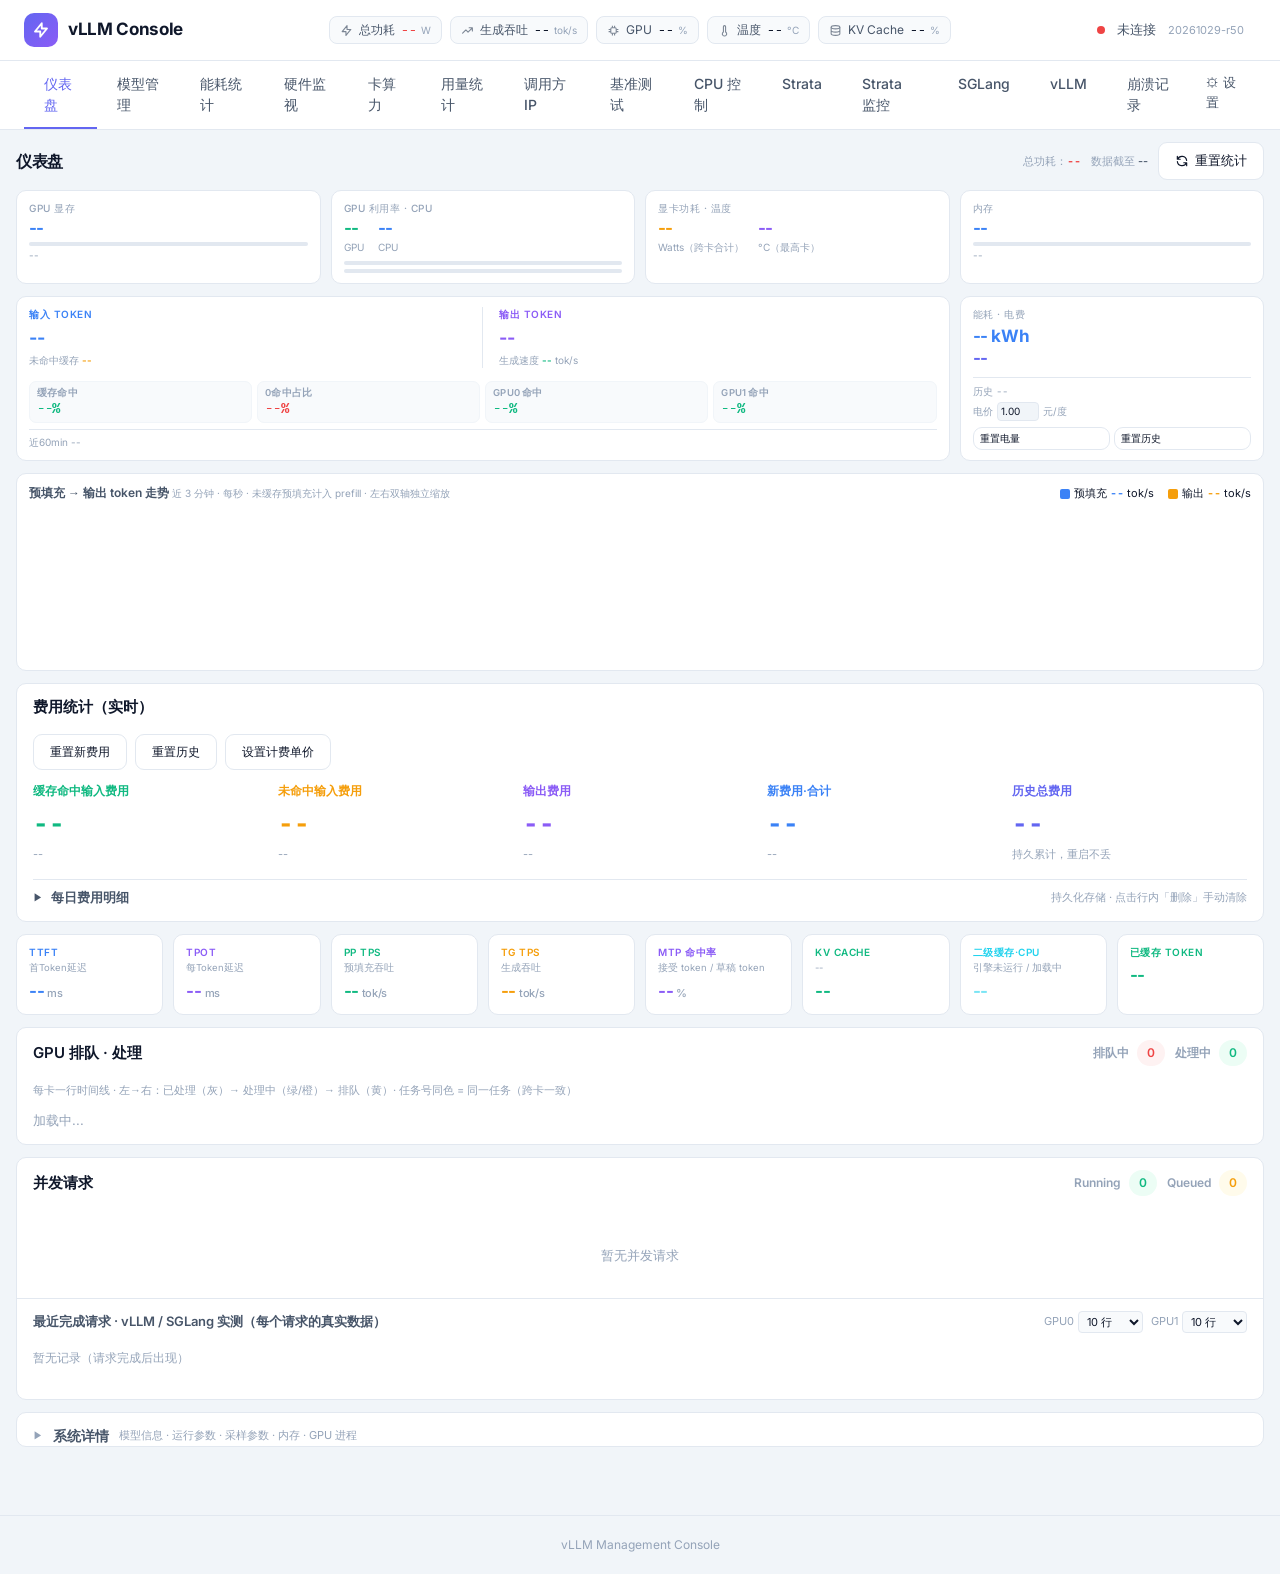
==== commit 47668ff1: "feat(gpu-uptime): 硬件监视页新增「GPU 累计通电时间」卡[gpu-uptime-1029]（页面 r50，已上线 .127）——显示显卡累计通电时间。口径铁律：NVIDIA CMP" ====
--- a/index.html
+++ b/index.html
@@ -1588,6 +1588,30 @@
                     </div>
                     <div style="font-size:11px;color:var(--text-tertiary);margin-top:8px;line-height:1.7">
                         判定源为本页 GPU 采样（1s，无额外 nvidia-smi 压力），每行都是越阈时刻的全景快照。<strong>整机总功耗</strong>与能耗统计页同口径 = 全部 GPU + CPU(RAPL) + 补偿值，能耗采样未就绪时显示 --（不以 0 冒充）。记录落盘 gpu-power-log.jsonl（控制台重启不丢），表内显示最近 120 条。
+                    </div>
+                </div>
+            </div>
+
+            <!-- GPU 累计通电时间（[gpu-uptime 1029]；后端 /v1/internal/gpu-uptime，wtmp∪journal 开机区间的系统可追溯口径；出厂口径硬件不提供，卡内如实标注） -->
+            <div class="card mb-3" id="upCard">
+                <div class="card-header" style="display:flex;align-items:baseline;justify-content:space-between;gap:12px">
+                    <h3 style="font-size:14px;font-weight:600">GPU 累计通电时间</h3>
+                    <span style="font-size:11px;color:var(--text-tertiary)" id="upHint">读取中…</span>
+                </div>
+                <div class="card-body" style="padding:10px 14px">
+                    <div id="upSummary" style="border:1px solid var(--border);border-radius:8px;padding:8px 12px;font-size:12px;color:var(--text-secondary);margin-bottom:10px">--</div>
+                    <div class="overflow-x-auto">
+                        <table class="tbl">
+                            <thead><tr>
+                                <th>显卡</th><th>UUID</th><th style="text-align:right">累计通电</th><th style="text-align:right">折合</th><th>首见口径</th><th>状态</th>
+                            </tr></thead>
+                            <tbody id="upRows">
+                                <tr><td colspan="6" style="text-align:center;padding:18px;color:var(--text-tertiary)">读取中…</td></tr>
+                            </tbody>
+                        </table>
+                    </div>
+                    <div style="font-size:11px;color:var(--text-tertiary);margin-top:8px;line-height:1.7">
+                        <strong>口径说明</strong>：NVIDIA CMP/消费级卡的驱动与 NVML 均不提供"出厂至今累计通电时间"（10-29 实测核对 nvidia-smi 全字段，无任何通电时长项），本卡为<strong>系统开机记录可追溯口径</strong>——wtmp 与 journal 开机区间并集（自追溯起点起累计，含 BIOS/系统启动前后极小偏差），逐卡按 GPU UUID 首见时间取交集：模块上线即在场的卡从追溯起点计，此后换入的新卡从实测首见起算，旧卡保留历史。数据源零 nvidia-smi 压力，10 分钟重采一次。
                     </div>
                 </div>
             </div>
@@ -2185,7 +2209,7 @@
 })();
 
 let isConnected = false;
-const PAGE_VERSION = '20261027-r49'; // r49 = 新增「调用方 IP」标签[client-ips-1027]：显示谁在调用模型 API（IP+归属地+调用数+最近活跃）。数据源两路合并——①引擎访问日志增量 tail（uvicorn 行，覆盖直连引擎端口全部调用方；日志行无逐行时间戳，lastSeen=控制台观测时刻 ±3s；首次运行从日志尾 ≤4MB 回填计数标「历史」）②控制台 /v1 代理入口记真实客户端 IP（引擎侧只见 127.0.0.1；代理生成请求 pending 对账去重不双计，来源标「代理」）。归属地：回环/内网/CGNAT 本地规则，公网 IPv4 走 ip-api.com 中文解析（≤50/批、7 天缓存、失败退避 10min），IPv6 如实标不解析。独立页 /static/client-ips.html（KPI/筛选/搜索/行展开路径明细，自愈轮询同 compute）；API GET /v1/internal/client-ips + POST .../cmd {clear|save}；配置 client-ips.json 热加载（activeWindowSec/retentionDays/maxIps/geoEnabled），计数落盘 client-ips-state.json（控制台重启不丢） // r48 = 硬件监视页新增「GPU 高功耗记录」卡[gpu-powerlog-1025]：任一张 GPU 功耗 ≥ 阈值（默认 300W，可配）即记一条越阈快照——时间/触发卡/该卡功耗/各卡功耗/GPU 合计/整机总功耗（与能耗页同口径，无新鲜采样如实 --）/利用率/温度；判定复用 1s GPU 采样帧零新增 nvidia-smi 压力，同卡连续超标按 minIntervalSec（缺省 5s）防洪泛；落盘 gpu-power-log.jsonl（重启不丢，环形 maxRecords 摊还截尾），配置 gpu-powerlog.json 热加载（缺省启用），API GET /v1/internal/power-log + POST .../cmd {save|clear}（POST 走口令拦截）。 // r47 = 仪表盘「最近完成请求」下方新增「vLLM 实测聚合（输出真实数据）」表[vllm-agg-1017]：对上表当前显示的 vLLM 行按实例端口分组汇总（多实例逐行 + 合计行；SGLang 行不进），列=条数/ΣPrompt/Σ缓存命中(含命中率)/Σ二级缓存命中/Σ预填充/Σ生成/聚合pp TPS/首token均值/Σdecode耗时/聚合tg TPS/逐行速度中位数/速度区间/MTP接受率；聚合速度一律 Σtoken/Σ时间（加权真值，与组头 tg TPS 同口径），不用逐行算术平均防短请求带偏；明细表被 sglang_export_off 隐藏或无记录时聚合表同步清空；零后端改动，index.html 每请求读盘刷新即生效 // r46 = 二级缓存卡 simple 口径纠偏[kvoff-simple-honest]：SimpleCPU 池=锁页匿名内存不进 /dev/shm，主值不再显示 tmpfs 杂项值（NCCL psm_* ~0.7GiB 恒定噪音）改「锁页池·启动即满配」；后端接入官方 simple_kv_offload_* 族（used/pending/capacity blocks，在飞钉住真值，需重启生效——未重启前端照旧显示不报错）；仪表盘卡 tooltip 同步 // r45 = 新增「⚙ 设置」标签显示设置[tab-prefs]：导航最右齿轮弹窗勾选要显示的标签（13 项），存 localStorage consoleHiddenTabs 仅本浏览器生效、零后端改动零重启；隐藏=导航项 display:none（tab-content/已加载 iframe 不动，切回即恢复），当前激活标签被隐藏自动切到首个可见，至少保留一个防自锁；switchTab 高亮从 DOM 序号 map 改 data-tab 查找（免维护）；顺带清除 09-23 开源发布混入的调试残留（每次刷新 700ms 后自动跳硬件监视）——默认标签恢复仪表盘 // r44 = 10-16 新增「卡算力」标签[card-compute]：逐卡理论峰值 FP32（芯片表档/观测加速档双口径）/ 实时估算算力（峰值×频率达成率×利用率）/ Tensor 参考（GA100 倍率）/ 频率达成率 / 显存频率 / 功耗墙与限频原因位 / 5 分钟算力曲线；独立页 /static/compute.html 走通用静态路由（零重启），数据复用只读接口 /v1/internal/gpu + /v1/internal/gpu-ctl，不改 server.js；页脚固化口径警示（1695=芯片能力表 vs 实测 boost 顶 1470；利用率≠数据通路占用） // r43 = 10-14 GPU 排队卡块内文本全部单行化[gq-nowrap]（用户实锤撑高形态：预填充块长数字「169,610 / 170,000 tok (估)」在 130px 块宽折行+进度条行 → 块变高撑开时间线）：预填充数值行/输出「N tok 已输出」行/headRow 标签一律 nowrap+省略号+title 全文；block 容器 overflow:hidden 防横向溢出；配合 r42 容器定高 76px，队列任何状态卡片高度恒定 // r42 = 10-14 GPU 排队·处理时间线固定高度 76px[gq-fixed-h]（用户要求队列任务块高度固定）：各块行数/字号不一（有/无任务号、＋N 排队、空态），stretch 容器高度原随最高块浮动——现容器定高 76px、块 height:100% 垂直居中填充、空态同高，队列增删换型一律不改卡片高度 // r41 = 10-14 修复「槽被撑开」真因在 GPU 排队卡[gq-row-h]（用户定位）：预填充块原 4 行（标题/done÷total/进度条/tok/s）比其它块多一行，预填充段出现时整条时间线变高、连带下方并发卡位移——进度条与速度合并为一行压成 3 行等高（悬停 title 看精确值）；「刚进入」占位块提示文案改单行防折行撑高 // r40 = 10-14 输出行回原始高度 60px、预填充行改与输出行同构同高[conc-row-h-60]：预填充两行 grid 布局改三段式弹性（左标题+meta/中进度条+曲线 40→24px/右 Decode+Prefill 双值列），空位行同 60px；live token 预览与 meta 行互换（60px 预算不叠加），预览体压到 12px // r39 = 10-14 槽位高度=刚好装下预填充/输出行[conc-row-h]：数据行 84→80px（预填充行自然高 ~76px+余量，两态内容均不裁切）；空位占位行同高 80px（请求装配/释放整板零布局位移，消除尺寸适配跳动）；live token 预览体 38→18px 收进行内预算（column-reverse 恒显最新行） // r38 = 10-14 并发卡「输出中/预填充中」槽行统一固定高度 84px[conc-row-h]（预填充行原 ~77px、输出行原 ~60px、带 live 预览 ~120px，两态切换行高跳动）；live 预览体 48→38px，超高裁切顶部（column-reverse 保最新 token 行可见）；空位占位行保持细行 // r37 = 10-14 并发卡改固定槽位板[conc-slot-board]（用户方案）：行数恒等于 max-num-seqs（每实例，model-params 真值 30s 缓存，兜底 4），vLLM rid 条目装配进槽位（先占先得、条目存续槽号不变、退场释放），空槽显「槽位 N · 空闲」占位行——行数从结构上不可能超发；live 优先占位、保持行填余、溢出让位不显示；删除「明细捕获中/明细未捕获」特判分支（板子天然覆盖）；空闲时板下附「上次请求 Decode/Prefill」行 // r36 = 10-14 conc-v2 语义修正：保持行（旧快照）标签一律「上次 Decode/Prefill」并半透明（原显「当前·实测/均值」误导）；配合后端 [rid-stable-1014]（v3 激活时行数权威=注册行、活跃 rid 永不退绑、最近邻只给从未绑定行、容差 30s→10s）——真实配对采样实锤后端行↔rid 每拍错位才是历次「几行/跳号/曲线断」总根源 // r35 = 10-14 并发请求卡推倒重写[conc-v2]：清空 r23~r34 十轮叠加的 slot-pin/hold/cap/spdHold/genHist/sparkKey/pinId 补丁层，改为单一「请求注册表」模型——条目=vLLM 请求（主键 rid，prefill 期暂记 REQ 号、rid 晚到同条目改登不换行），行位=首现序永不重排，行保持到输出结束（>1.5s 无数据退场，闪断期原位半透明驻留），曲线=引擎真值 Δg/Δt 逐拍采样（500ms/点窗 15s 贝塞尔，保持行不记录），Decode=本行实时→全程均值→上一显示值→分摊（与 GPU 排队卡同源），Prefill=未缓存÷耗时按 exact 标语义，空闲显上次请求实测；GPU 排队卡不受影响 // r34 = 10-14 并发行「保持原位到输出结束」[conc-row-until-end + conc-spark-sticky]：① 缺席保持行不再受「本拍行数≥running 就不补」限制——末次数据 2.5s 内一律原位保持（半透明），后端行集轮换/rid 闪断期曲线与位置都不动，2.5s 无更新才判输出结束退场；live 行恒显、保持行只占 running+1 的额外名额（最近可见优先），既不闪断也不堆积② 曲线键钉到槽位首见身份 __sparkKey（rid 晚到/REQ 轮换不换键不重启），采样点记录移入行渲染循环、保持行不记录旧快照 // r33 = 10-14 并发卡输出曲线细粒度[conc-spark-fine]：① decode 行曲线数据源改引擎真值累计 tokens_generated 的逐拍差分 Δg/Δt（500ms 粒度、每行独立、key=rid 跨行轮换连续；显示值含均值/分摊回落会把曲线拉平，差分保留真实瞬时起伏；dt<250ms 或 g 回落不发放）② 折线改 Catmull-Rom 三次贝塞尔平滑（同 PD 图手法）；再细到 100ms 级（引擎每步）需后端随 stats 下发 v3 逐步样本，待控制台重启窗口 // r32 = 10-14 并发请求行速度区改 Strata 监控 Speed 卡版式[strata-speed-ui]：大号数值+t/s 单位、下方灰字语义标签（当前 Decode·实测/均值/分摊、上次请求 Decode；当前/本请求 Prefill·实测/估、上次请求 Prefill），Decode/Prefill 双值并排（prefill 行 Decode 显 --），走势线保留；计算逻辑不变（Decode=后端本行实时→全程均值→上一值→分摊，与 GPU 排队卡同源；Prefill=未缓存 prompt÷预填充耗时，同 Strata (prompt−reused)/prompt_ms 式）；prefill 行进度对 done/total 挪入 meta 行 // r31 = 10-14 并发卡显示身份钉稳[conc-pin-id]：REQ 号只是后端行槽位流水号（rt.seq，gauge 滞后+绑定抖动致同请求换号，用户所见「REQ-480923 一直变」），首见 REQ 号+vLLM rid 钉在槽位上随行轮换不变，meta 行显示「REQ-xxx · rid8」 // r30 = 10-14 并发卡速度口径与「GPU 排队·处理」卡对齐[conc-gq-rate]（用户确认排队卡数值正确并要求采用）：Decode=后端本行实时 avg_speed_3s → 本行全程均值 avg_speed（buildGpuQueueSegs 同款）→ 上一值(≤60s 不空窗) → 实例吞吐÷行数分摊（最后兜底）；撤除 r29 前端 rid 滑窗测速与 r26 提前的分摊层（两者都会让行值偏离排队卡口径）；sparkline 保留 rid 稳定键 // r29 = 10-14 并发卡每行独立实时测速[conc-rid-rate]：r26 的分摊兜底过前导致「所有并发速度都一样」（截图 6 行同显 11 tok/s·分摊）——tokens_generated 是引擎按 vLLM rid 上报真值，前端按 rid 每拍采样自算滑窗 Δg/Δt（rid 跨行轮换稳定，后端行窗因绑定抖动常不出数）；Decode 优先级改为 后端本行实时→前端本 rid 滑窗实测→本行全程均值→实例分摊(最后兜底)→上一值；sparkline 键改 rid 优先（REQ 轮换曲线不断） // r28 = 10-14 并发卡行数封顶 [conc-one-row-per-rid 1014b]：后端行集整拍轮换（REQ 号滚动+rid 闪断）时旧缺席保持行逐拍堆积，3 个并发显示 9 行（截图实锤）——保持行只补「本拍行数 < running」的缺口且补后总行数 ≤ running，多槽位竞争取最近可见者优先；并发数即行数上限 // r27 = 10-14 并发卡「一个并发一行」[conc-one-row-per-rid]：按 vLLM rid 判身份——同拍多行命中同一身份（绑定抖动期旧行仍挂 rid 别名+新行绑到同一 rid；REQ 号被接管后旧槽位留幽灵行）→ 身份并入同一槽位（排位取更早者）且只保留信息最全的一行（有 rid > 有 live 流预览 > 生成量大者），合并后的空壳槽位不再产生缺席保持幽灵行；根治用户所见「一个并发出现几行数据」 // r26 = 10-14 并发卡速度优先级对齐 Strata「生成中=当前 Decode」[strata-rule-1012b]：v3 每行实时滑窗在并发短请求下常未成熟（请求 2~5s 完成，窗需 ≥1.5s+末样本 ≤2.2s），旧逻辑此时回落本行全程均值（滞后恒定值，看起来"没变化"）——新增第二优先级：实例当前 Decode 吞吐(last_second.tokens)÷并发输出行数（标「实时 tok/s·分摊」，各行同值=Strata 速度卡当前 Decode 的行级等价）；完整链=本行实时实测→当前 Decode 分摊→本行全程均值→上一值(≤60s)，sparkline 同源 // r25 = 10-12 并发请求卡速度规则对齐「Strata 监控」速度卡[strata-rule-1012]：① Decode/Prefill 数值不空窗——回落链 当前实测→本请求全程均值→最近一次有效实测值（≤60s，行级缓存 __concSpdHold），回落时子标签明示「上一值」并半透明，滑窗未成熟期不再闪 --（同 Strata：生成中=当前 Decode，空闲=上次请求 Decode）；② decode 行预填充小字标语义：本请求实测 / 上次请求（后端回落值口径）/ 上一值；③ 空闲态在「等待请求...」下补显 上次请求 Decode/Prefill（主源=最近完成请求 request-traces 实测：decode_tps、prefill=(prompt−cached)/prefill_s 实算口径，与 Strata (prompt−reused)/prompt_ms 同式；无记录退回行级缓存 ≤2min）；④ sparkline 历史同源回落，曲线不再因单拍无值塌 0 // r24 = 10-12 行位固定补第二层防御[conc-hold]：后端某拍轮换掉仍在跑的行时，前端按上一拍数据原位保持显示 ≤2.5s（半透明+tooltip），整列不再因单拍缺行上下移；槽位释放窗口不变 15s // r23 = 10-12 并发请求卡行位固定（[conc-slot-pin 1012]）：后端 rt.live 行序因 gauge 滞后 retire + 身份 parked 按 rid 复活而整段轮换（实测 4 行每拍对调位置），前端新增 __concSlotOrder 按行身份（taskId||id）首现排位、新行追加末尾、缺席 15s 释放槽位，行位置不再动态排序；live token 流在重排前按后端原始顺序 zip 绑定（r.__lv），预览不串行 // r22 = 10-10 新增「崩溃记录」标签：独立页 /crash.html 展示引擎崩溃时间+根因+证据原文（筛选/搜索/KPI），数据源 = 独立守护进程 crash-watch.mjs（systemd --user fnx-crash-watch.service，不占控制台事件循环、不重启控制台）：model-manager 实例快照两轮缺席+/proc 校验=进程消失、看门狗「确认离线」精确时间戳、server.log 启停事件抑制人工停止/控制台重启连坐、日志尾部签名定根因（EngineDead/CUDA OOM/非法内存/NCCL/断言/段错误/磁盘满…）+ dmesg OOM/Xid 补充，首跑回填历史崩溃（watchdog 日志+vllm 日志+dmesg），产出 static/crash-records.json // r21 = 10-09 硬件监视页新增「GPU 高温自动关机守护」卡（[gpu-hotshield 1009]）：任一张 GPU max(核心,显存)温度 ≥ 阈值且持续 holdSec 秒 → 先优雅停全部 vLLM/SGLang 实例（限时 45s）→ gpu-ctl halt（root：sync + systemctl poweroff）关闭本机；graceSec 倒计时全屏红幅（任意标签可见+跨标签 alert 提醒）可手动取消，降温自动取消，数据盲态（>15s 无 GPU 采样）不判定并撤销倒计时，cooldownMin 防关机-开机振荡；配置 gpu-hotshield.json 热加载、POST /v1/internal/hotshield/cmd {save|cancel}、状态 1s 轮询、事件历史落 gpu-hotshield-state.json。 // r20 = 10-08 新增「Strata 监控」标签：克隆 Strata Web UI Monitor 页（http://192.168.1.38:8080/#monitor）——内嵌 /strata-monitor.html（模型状态/八指标卡带 sparkline/上下文仪表/逐请求表/会话缓存/MCP），后端 [strata-remote-monitor] 模块代理远端 /metrics+/health+/mcp（800ms TTL+单飞+AbortController 超时；目标地址 strata-remote.json 热加载，缺省 .38:8080；浏览器直连远端会被 CORS 拦，必须走代理）。 // r19 = 10-07 「最近完成请求」表新增 二级缓存命中 列（在 缓存命中 右侧）：数据是逐请求真值，非估算——vLLM 侧由 rt-patch #12（dsh_extcache_rt）在 Request.take_prefill_stats 摘取官方 PrefillStats 的一瞬记下 num_external_cached_tokens/num_local_cached_tokens 分项，请求完成时落盘 vllm-ext-cache.jsonl，后端按 rid join（含 -8hex 内部后缀）；SGLang 侧直接映射官方 exporter 的 cached_tokens_storage_backend/cached_tokens_local。无该项数据时如实显示 --（绝不用「缓存命中」总数冒充），并在表尾给一句原因说明；组头聚合并列显示 二级缓存命中率＝Σ二级命中/Σprompt。新列生效需引擎带补丁重启（控制台重启不影响）。 // r18 = 10-06 仪表盘曲线提速平滑 + 停刷防御：① PD 动态图轮询 1s→500ms、序列 EMA(α=0.3) 平滑、折线改 Catmull-Rom 贝塞尔、当前值读数用平滑值（曲线跟进更快、无逐秒锯齿）；② 并发卡（500ms 独立轮询）成功渲染即盖 _lastRenderAt——原实现只在主链整轮结束后盖章，后端毛刺期（stats 实测 p95≈1.9s、峰值 4s）主链一轮拖十几秒时看门狗误判正常不自愈，现并发卡心跳成为独立渲染推进信号；③ 后端 stats 加 350ms 结果缓存（同窗口多消费者只算一次）。 //  r17 = 10-06 并发实时测速稀释修复：v3TouchRow 活跃期全程均值分母钉在 min(now, 最后产出/新行)（停增/暂离期不发稀释值，截图 g=8·34s·0.2 形态根治）；v3goneAt 冻结滞留窗 15s→5s；bindRow 复活清 stale goneAt 锚；active_requests.elapsed_s 同源钉锚。 // 页面版本戳：右上角显示，用于识别浏览器是否跑的是旧缓存页（r16 = 10-05 修复 vLLM 运行日志空白：祖先链 argv 判据对「重定向在 wrapper shell 内部」的现行启动链失明（引擎属 root 读不到其 fd），新增祖先链 fd1/fd2 指向 .log + 内容校验判据 ancestorFdLogFile，接入选日志两条链（pickLogFromProcs ⓪ / pickScriptModelLogFile ①″）；端点透传 fallback、前端红条明示兜底 vllm.log；页面版本戳：右上角显示，用于识别浏览器是否跑的是旧缓存页（r15 = EPYC 板两处口径修复：① 封装温度——该机 /sys/class/thermal 为空、k10temp 只挂 hwmon，采样器加 hwmon 回落（Tctl/Package 优先、避开逐 CCD 的 Tccd 分量）；② CPU 缓存——后端从只读 cpu0 改为全核扫共享域聚合并行输出（7F52 的 16 个 16MB L3 域合计 256MB 如实呈现，前端加「N域×slice」标注）；r14 = 10-05 换装适配（AMD EPYC 7F52 16C/32T + H12D-8D + 3×CMP 170HX + 32GB 内存）：主端口自愈三层防御（6s 定时兜底重探 / ticker busy>15s 强制放行 / stats 空数据触发纠偏——换装开机时序竞态会令主端口永久粘滞缺省 8000、仪表盘整页假 {}）；cpu-ctl v3 跨平台化（睿频通道 intel_pstate/no_turbo⇄cpufreq/boost 自适应、温度 coretemp⇄k10temp 回落、platform 串运行时生成）；SCRIPT_MODELS.base 换 32GB 账（pp:3、kvoff:0、PLE INT8+disk）；新 standard 预设 current-pp3-1m-mtp4-int8disk-32g；双卡文案改卡数自适应；r13 = SM 数量改走 CUDA 属性直读（cuDeviceGetAttribute MULTIPROCESSOR_COUNT，真实拓扑含 SM-RECONFIG 解锁态=74）——r12 的核数折算是错的：GA102 每 SM=64 核且 NVML 核数字段是固件静态表不随解锁变；r12 = 修正 SM 数量口径：NVML GetNumGpuCores 实为 CUDA 核数（4736），后端按计算能力折算真 SM 数（GA102=128核/SM→37），明细表主值 SM 数、副值 CUDA 核数；r11 = 硬件监视页 GPU 卡显示 SM 数量（后端 NVML nvmlDeviceGetNumGpuCores 经 python3 ctypes 采集并入 __gpuStatic 5min 缓存；明细表新增「SM 数量」列 + 逐卡标题后缀「· N SM」）；r10 = 硬件监视页新增「GPU 功耗/频率调节」卡（gpu-ctl 白名单提权：pl 即时生效+同步开机持久化 drop-in / SM 频率锁 lgc/rgc / 功耗墙角标 / 快捷档 150-300W）；r9 = vLLM 标签页「CPU KV 二级缓存」详细化：新增后端 /v1/internal/kv-detail（连接器/容量/tmpfs 驻留/命中率/累计存取/6s 滑窗速率/整机内存压力），vllm.html 卡片四表+概览条+口径脚注；r8 = vLLM 标签页内嵌 /vllm.html（实例归因兜底走 listVllmInstances）；r7 = SGLang 适配：脚本栈启动参数 SG_* 下发/弹窗 runtime 跟随/二级缓存卡「不适用」口径/最近请求导出缺失黄条/新「SGLang」标签内嵌 /sglang.html；r6 = 显卡显存温度（温度 KPI 副值 / 明细表温度列 / 仪表盘逐卡徽章 / 页头温度 tooltip，源 nvidia-smi temperature.memory）+ vLLM 运行日志源改走「在跑引擎祖先链 argv」通用判据；r5 = 并发卡实时 tok/s 换 v3 引擎每步输出真值流（逐请求精确实测，speed_src v3/v3-exact）；r3 = 二级缓存·CPU 卡常驻三态 + /dev/shm 物理驻留真值 + 二级缓存查询/命中；r2 = 启动页采样默认定档 t1/p0.95/k20/minp0/rp1 + 思考深度默认 xhigh；r1 = 二级缓存卡双栈指标 + 运行参数 PLE 精度/驻留双栈判据）
+const PAGE_VERSION = '20261029-r50'; // r50 = 硬件监视页新增「GPU 累计通电时间」卡[gpu-uptime-1029]：显示显卡累计通电时间。口径铁律——NVIDIA CMP/消费卡驱动与 NVML 不提供"出厂至今通电时长"（10-29 实测 nvidia-smi -q 全文与 --help-query-gpu 均无该字段），故输出**系统开机记录可追溯口径**：后端 wtmp（last -x -F reboot，干净配对 end=关机时刻/still running=延到 now）∪ journal（journalctl --list-boots，当前 boot 延到 now）取并集合并去重叠（60s 容差桥接两源起止偏差）→ 整机累计通电+追溯起点+开机次数+本次开机已通时长；逐卡=区间∩[GPU UUID 首见, now]，首见持久化 gpu-uptime.json（模块首跑在场的卡按追溯起点计标 coverage、此后新 UUID 按实测计标 observed——换卡新卡从换卡时刻起算，旧卡保留历史标"已离场"）。采集走放弃式 spawnCollect（countFail=false 不连坐 GPU 熔断，ll 直读零提权零 nvidia-smi），启动即刷+10min 重采+60s 在场跟踪，两源同败保留上一帧（宁旧勿空），缺失一律 null 不以 0 冒充；API GET /v1/internal/gpu-uptime（只读）；前端卡 30s 轮询（hidden 门控）+指纹防重建 DOM，卡内固化口径说明脚注。 // r49 = 新增「调用方 IP」标签[client-ips-1027]：显示谁在调用模型 API（IP+归属地+调用数+最近活跃）。数据源两路合并——①引擎访问日志增量 tail（uvicorn 行，覆盖直连引擎端口全部调用方；日志行无逐行时间戳，lastSeen=控制台观测时刻 ±3s；首次运行从日志尾 ≤4MB 回填计数标「历史」）②控制台 /v1 代理入口记真实客户端 IP（引擎侧只见 127.0.0.1；代理生成请求 pending 对账去重不双计，来源标「代理」）。归属地：回环/内网/CGNAT 本地规则，公网 IPv4 走 ip-api.com 中文解析（≤50/批、7 天缓存、失败退避 10min），IPv6 如实标不解析。独立页 /static/client-ips.html（KPI/筛选/搜索/行展开路径明细，自愈轮询同 compute）；API GET /v1/internal/client-ips + POST .../cmd {clear|save}；配置 client-ips.json 热加载（activeWindowSec/retentionDays/maxIps/geoEnabled），计数落盘 client-ips-state.json（控制台重启不丢） // r48 = 硬件监视页新增「GPU 高功耗记录」卡[gpu-powerlog-1025]：任一张 GPU 功耗 ≥ 阈值（默认 300W，可配）即记一条越阈快照——时间/触发卡/该卡功耗/各卡功耗/GPU 合计/整机总功耗（与能耗页同口径，无新鲜采样如实 --）/利用率/温度；判定复用 1s GPU 采样帧零新增 nvidia-smi 压力，同卡连续超标按 minIntervalSec（缺省 5s）防洪泛；落盘 gpu-power-log.jsonl（重启不丢，环形 maxRecords 摊还截尾），配置 gpu-powerlog.json 热加载（缺省启用），API GET /v1/internal/power-log + POST .../cmd {save|clear}（POST 走口令拦截）。 // r47 = 仪表盘「最近完成请求」下方新增「vLLM 实测聚合（输出真实数据）」表[vllm-agg-1017]：对上表当前显示的 vLLM 行按实例端口分组汇总（多实例逐行 + 合计行；SGLang 行不进），列=条数/ΣPrompt/Σ缓存命中(含命中率)/Σ二级缓存命中/Σ预填充/Σ生成/聚合pp TPS/首token均值/Σdecode耗时/聚合tg TPS/逐行速度中位数/速度区间/MTP接受率；聚合速度一律 Σtoken/Σ时间（加权真值，与组头 tg TPS 同口径），不用逐行算术平均防短请求带偏；明细表被 sglang_export_off 隐藏或无记录时聚合表同步清空；零后端改动，index.html 每请求读盘刷新即生效 // r46 = 二级缓存卡 simple 口径纠偏[kvoff-simple-honest]：SimpleCPU 池=锁页匿名内存不进 /dev/shm，主值不再显示 tmpfs 杂项值（NCCL psm_* ~0.7GiB 恒定噪音）改「锁页池·启动即满配」；后端接入官方 simple_kv_offload_* 族（used/pending/capacity blocks，在飞钉住真值，需重启生效——未重启前端照旧显示不报错）；仪表盘卡 tooltip 同步 // r45 = 新增「⚙ 设置」标签显示设置[tab-prefs]：导航最右齿轮弹窗勾选要显示的标签（13 项），存 localStorage consoleHiddenTabs 仅本浏览器生效、零后端改动零重启；隐藏=导航项 display:none（tab-content/已加载 iframe 不动，切回即恢复），当前激活标签被隐藏自动切到首个可见，至少保留一个防自锁；switchTab 高亮从 DOM 序号 map 改 data-tab 查找（免维护）；顺带清除 09-23 开源发布混入的调试残留（每次刷新 700ms 后自动跳硬件监视）——默认标签恢复仪表盘 // r44 = 10-16 新增「卡算力」标签[card-compute]：逐卡理论峰值 FP32（芯片表档/观测加速档双口径）/ 实时估算算力（峰值×频率达成率×利用率）/ Tensor 参考（GA100 倍率）/ 频率达成率 / 显存频率 / 功耗墙与限频原因位 / 5 分钟算力曲线；独立页 /static/compute.html 走通用静态路由（零重启），数据复用只读接口 /v1/internal/gpu + /v1/internal/gpu-ctl，不改 server.js；页脚固化口径警示（1695=芯片能力表 vs 实测 boost 顶 1470；利用率≠数据通路占用） // r43 = 10-14 GPU 排队卡块内文本全部单行化[gq-nowrap]（用户实锤撑高形态：预填充块长数字「169,610 / 170,000 tok (估)」在 130px 块宽折行+进度条行 → 块变高撑开时间线）：预填充数值行/输出「N tok 已输出」行/headRow 标签一律 nowrap+省略号+title 全文；block 容器 overflow:hidden 防横向溢出；配合 r42 容器定高 76px，队列任何状态卡片高度恒定 // r42 = 10-14 GPU 排队·处理时间线固定高度 76px[gq-fixed-h]（用户要求队列任务块高度固定）：各块行数/字号不一（有/无任务号、＋N 排队、空态），stretch 容器高度原随最高块浮动——现容器定高 76px、块 height:100% 垂直居中填充、空态同高，队列增删换型一律不改卡片高度 // r41 = 10-14 修复「槽被撑开」真因在 GPU 排队卡[gq-row-h]（用户定位）：预填充块原 4 行（标题/done÷total/进度条/tok/s）比其它块多一行，预填充段出现时整条时间线变高、连带下方并发卡位移——进度条与速度合并为一行压成 3 行等高（悬停 title 看精确值）；「刚进入」占位块提示文案改单行防折行撑高 // r40 = 10-14 输出行回原始高度 60px、预填充行改与输出行同构同高[conc-row-h-60]：预填充两行 grid 布局改三段式弹性（左标题+meta/中进度条+曲线 40→24px/右 Decode+Prefill 双值列），空位行同 60px；live token 预览与 meta 行互换（60px 预算不叠加），预览体压到 12px // r39 = 10-14 槽位高度=刚好装下预填充/输出行[conc-row-h]：数据行 84→80px（预填充行自然高 ~76px+余量，两态内容均不裁切）；空位占位行同高 80px（请求装配/释放整板零布局位移，消除尺寸适配跳动）；live token 预览体 38→18px 收进行内预算（column-reverse 恒显最新行） // r38 = 10-14 并发卡「输出中/预填充中」槽行统一固定高度 84px[conc-row-h]（预填充行原 ~77px、输出行原 ~60px、带 live 预览 ~120px，两态切换行高跳动）；live 预览体 48→38px，超高裁切顶部（column-reverse 保最新 token 行可见）；空位占位行保持细行 // r37 = 10-14 并发卡改固定槽位板[conc-slot-board]（用户方案）：行数恒等于 max-num-seqs（每实例，model-params 真值 30s 缓存，兜底 4），vLLM rid 条目装配进槽位（先占先得、条目存续槽号不变、退场释放），空槽显「槽位 N · 空闲」占位行——行数从结构上不可能超发；live 优先占位、保持行填余、溢出让位不显示；删除「明细捕获中/明细未捕获」特判分支（板子天然覆盖）；空闲时板下附「上次请求 Decode/Prefill」行 // r36 = 10-14 conc-v2 语义修正：保持行（旧快照）标签一律「上次 Decode/Prefill」并半透明（原显「当前·实测/均值」误导）；配合后端 [rid-stable-1014]（v3 激活时行数权威=注册行、活跃 rid 永不退绑、最近邻只给从未绑定行、容差 30s→10s）——真实配对采样实锤后端行↔rid 每拍错位才是历次「几行/跳号/曲线断」总根源 // r35 = 10-14 并发请求卡推倒重写[conc-v2]：清空 r23~r34 十轮叠加的 slot-pin/hold/cap/spdHold/genHist/sparkKey/pinId 补丁层，改为单一「请求注册表」模型——条目=vLLM 请求（主键 rid，prefill 期暂记 REQ 号、rid 晚到同条目改登不换行），行位=首现序永不重排，行保持到输出结束（>1.5s 无数据退场，闪断期原位半透明驻留），曲线=引擎真值 Δg/Δt 逐拍采样（500ms/点窗 15s 贝塞尔，保持行不记录），Decode=本行实时→全程均值→上一显示值→分摊（与 GPU 排队卡同源），Prefill=未缓存÷耗时按 exact 标语义，空闲显上次请求实测；GPU 排队卡不受影响 // r34 = 10-14 并发行「保持原位到输出结束」[conc-row-until-end + conc-spark-sticky]：① 缺席保持行不再受「本拍行数≥running 就不补」限制——末次数据 2.5s 内一律原位保持（半透明），后端行集轮换/rid 闪断期曲线与位置都不动，2.5s 无更新才判输出结束退场；live 行恒显、保持行只占 running+1 的额外名额（最近可见优先），既不闪断也不堆积② 曲线键钉到槽位首见身份 __sparkKey（rid 晚到/REQ 轮换不换键不重启），采样点记录移入行渲染循环、保持行不记录旧快照 // r33 = 10-14 并发卡输出曲线细粒度[conc-spark-fine]：① decode 行曲线数据源改引擎真值累计 tokens_generated 的逐拍差分 Δg/Δt（500ms 粒度、每行独立、key=rid 跨行轮换连续；显示值含均值/分摊回落会把曲线拉平，差分保留真实瞬时起伏；dt<250ms 或 g 回落不发放）② 折线改 Catmull-Rom 三次贝塞尔平滑（同 PD 图手法）；再细到 100ms 级（引擎每步）需后端随 stats 下发 v3 逐步样本，待控制台重启窗口 // r32 = 10-14 并发请求行速度区改 Strata 监控 Speed 卡版式[strata-speed-ui]：大号数值+t/s 单位、下方灰字语义标签（当前 Decode·实测/均值/分摊、上次请求 Decode；当前/本请求 Prefill·实测/估、上次请求 Prefill），Decode/Prefill 双值并排（prefill 行 Decode 显 --），走势线保留；计算逻辑不变（Decode=后端本行实时→全程均值→上一值→分摊，与 GPU 排队卡同源；Prefill=未缓存 prompt÷预填充耗时，同 Strata (prompt−reused)/prompt_ms 式）；prefill 行进度对 done/total 挪入 meta 行 // r31 = 10-14 并发卡显示身份钉稳[conc-pin-id]：REQ 号只是后端行槽位流水号（rt.seq，gauge 滞后+绑定抖动致同请求换号，用户所见「REQ-480923 一直变」），首见 REQ 号+vLLM rid 钉在槽位上随行轮换不变，meta 行显示「REQ-xxx · rid8」 // r30 = 10-14 并发卡速度口径与「GPU 排队·处理」卡对齐[conc-gq-rate]（用户确认排队卡数值正确并要求采用）：Decode=后端本行实时 avg_speed_3s → 本行全程均值 avg_speed（buildGpuQueueSegs 同款）→ 上一值(≤60s 不空窗) → 实例吞吐÷行数分摊（最后兜底）；撤除 r29 前端 rid 滑窗测速与 r26 提前的分摊层（两者都会让行值偏离排队卡口径）；sparkline 保留 rid 稳定键 // r29 = 10-14 并发卡每行独立实时测速[conc-rid-rate]：r26 的分摊兜底过前导致「所有并发速度都一样」（截图 6 行同显 11 tok/s·分摊）——tokens_generated 是引擎按 vLLM rid 上报真值，前端按 rid 每拍采样自算滑窗 Δg/Δt（rid 跨行轮换稳定，后端行窗因绑定抖动常不出数）；Decode 优先级改为 后端本行实时→前端本 rid 滑窗实测→本行全程均值→实例分摊(最后兜底)→上一值；sparkline 键改 rid 优先（REQ 轮换曲线不断） // r28 = 10-14 并发卡行数封顶 [conc-one-row-per-rid 1014b]：后端行集整拍轮换（REQ 号滚动+rid 闪断）时旧缺席保持行逐拍堆积，3 个并发显示 9 行（截图实锤）——保持行只补「本拍行数 < running」的缺口且补后总行数 ≤ running，多槽位竞争取最近可见者优先；并发数即行数上限 // r27 = 10-14 并发卡「一个并发一行」[conc-one-row-per-rid]：按 vLLM rid 判身份——同拍多行命中同一身份（绑定抖动期旧行仍挂 rid 别名+新行绑到同一 rid；REQ 号被接管后旧槽位留幽灵行）→ 身份并入同一槽位（排位取更早者）且只保留信息最全的一行（有 rid > 有 live 流预览 > 生成量大者），合并后的空壳槽位不再产生缺席保持幽灵行；根治用户所见「一个并发出现几行数据」 // r26 = 10-14 并发卡速度优先级对齐 Strata「生成中=当前 Decode」[strata-rule-1012b]：v3 每行实时滑窗在并发短请求下常未成熟（请求 2~5s 完成，窗需 ≥1.5s+末样本 ≤2.2s），旧逻辑此时回落本行全程均值（滞后恒定值，看起来"没变化"）——新增第二优先级：实例当前 Decode 吞吐(last_second.tokens)÷并发输出行数（标「实时 tok/s·分摊」，各行同值=Strata 速度卡当前 Decode 的行级等价）；完整链=本行实时实测→当前 Decode 分摊→本行全程均值→上一值(≤60s)，sparkline 同源 // r25 = 10-12 并发请求卡速度规则对齐「Strata 监控」速度卡[strata-rule-1012]：① Decode/Prefill 数值不空窗——回落链 当前实测→本请求全程均值→最近一次有效实测值（≤60s，行级缓存 __concSpdHold），回落时子标签明示「上一值」并半透明，滑窗未成熟期不再闪 --（同 Strata：生成中=当前 Decode，空闲=上次请求 Decode）；② decode 行预填充小字标语义：本请求实测 / 上次请求（后端回落值口径）/ 上一值；③ 空闲态在「等待请求...」下补显 上次请求 Decode/Prefill（主源=最近完成请求 request-traces 实测：decode_tps、prefill=(prompt−cached)/prefill_s 实算口径，与 Strata (prompt−reused)/prompt_ms 同式；无记录退回行级缓存 ≤2min）；④ sparkline 历史同源回落，曲线不再因单拍无值塌 0 // r24 = 10-12 行位固定补第二层防御[conc-hold]：后端某拍轮换掉仍在跑的行时，前端按上一拍数据原位保持显示 ≤2.5s（半透明+tooltip），整列不再因单拍缺行上下移；槽位释放窗口不变 15s // r23 = 10-12 并发请求卡行位固定（[conc-slot-pin 1012]）：后端 rt.live 行序因 gauge 滞后 retire + 身份 parked 按 rid 复活而整段轮换（实测 4 行每拍对调位置），前端新增 __concSlotOrder 按行身份（taskId||id）首现排位、新行追加末尾、缺席 15s 释放槽位，行位置不再动态排序；live token 流在重排前按后端原始顺序 zip 绑定（r.__lv），预览不串行 // r22 = 10-10 新增「崩溃记录」标签：独立页 /crash.html 展示引擎崩溃时间+根因+证据原文（筛选/搜索/KPI），数据源 = 独立守护进程 crash-watch.mjs（systemd --user fnx-crash-watch.service，不占控制台事件循环、不重启控制台）：model-manager 实例快照两轮缺席+/proc 校验=进程消失、看门狗「确认离线」精确时间戳、server.log 启停事件抑制人工停止/控制台重启连坐、日志尾部签名定根因（EngineDead/CUDA OOM/非法内存/NCCL/断言/段错误/磁盘满…）+ dmesg OOM/Xid 补充，首跑回填历史崩溃（watchdog 日志+vllm 日志+dmesg），产出 static/crash-records.json // r21 = 10-09 硬件监视页新增「GPU 高温自动关机守护」卡（[gpu-hotshield 1009]）：任一张 GPU max(核心,显存)温度 ≥ 阈值且持续 holdSec 秒 → 先优雅停全部 vLLM/SGLang 实例（限时 45s）→ gpu-ctl halt（root：sync + systemctl poweroff）关闭本机；graceSec 倒计时全屏红幅（任意标签可见+跨标签 alert 提醒）可手动取消，降温自动取消，数据盲态（>15s 无 GPU 采样）不判定并撤销倒计时，cooldownMin 防关机-开机振荡；配置 gpu-hotshield.json 热加载、POST /v1/internal/hotshield/cmd {save|cancel}、状态 1s 轮询、事件历史落 gpu-hotshield-state.json。 // r20 = 10-08 新增「Strata 监控」标签：克隆 Strata Web UI Monitor 页（http://192.168.1.38:8080/#monitor）——内嵌 /strata-monitor.html（模型状态/八指标卡带 sparkline/上下文仪表/逐请求表/会话缓存/MCP），后端 [strata-remote-monitor] 模块代理远端 /metrics+/health+/mcp（800ms TTL+单飞+AbortController 超时；目标地址 strata-remote.json 热加载，缺省 .38:8080；浏览器直连远端会被 CORS 拦，必须走代理）。 // r19 = 10-07 「最近完成请求」表新增 二级缓存命中 列（在 缓存命中 右侧）：数据是逐请求真值，非估算——vLLM 侧由 rt-patch #12（dsh_extcache_rt）在 Request.take_prefill_stats 摘取官方 PrefillStats 的一瞬记下 num_external_cached_tokens/num_local_cached_tokens 分项，请求完成时落盘 vllm-ext-cache.jsonl，后端按 rid join（含 -8hex 内部后缀）；SGLang 侧直接映射官方 exporter 的 cached_tokens_storage_backend/cached_tokens_local。无该项数据时如实显示 --（绝不用「缓存命中」总数冒充），并在表尾给一句原因说明；组头聚合并列显示 二级缓存命中率＝Σ二级命中/Σprompt。新列生效需引擎带补丁重启（控制台重启不影响）。 // r18 = 10-06 仪表盘曲线提速平滑 + 停刷防御：① PD 动态图轮询 1s→500ms、序列 EMA(α=0.3) 平滑、折线改 Catmull-Rom 贝塞尔、当前值读数用平滑值（曲线跟进更快、无逐秒锯齿）；② 并发卡（500ms 独立轮询）成功渲染即盖 _lastRenderAt——原实现只在主链整轮结束后盖章，后端毛刺期（stats 实测 p95≈1.9s、峰值 4s）主链一轮拖十几秒时看门狗误判正常不自愈，现并发卡心跳成为独立渲染推进信号；③ 后端 stats 加 350ms 结果缓存（同窗口多消费者只算一次）。 //  r17 = 10-06 并发实时测速稀释修复：v3TouchRow 活跃期全程均值分母钉在 min(now, 最后产出/新行)（停增/暂离期不发稀释值，截图 g=8·34s·0.2 形态根治）；v3goneAt 冻结滞留窗 15s→5s；bindRow 复活清 stale goneAt 锚；active_requests.elapsed_s 同源钉锚。 // 页面版本戳：右上角显示，用于识别浏览器是否跑的是旧缓存页（r16 = 10-05 修复 vLLM 运行日志空白：祖先链 argv 判据对「重定向在 wrapper shell 内部」的现行启动链失明（引擎属 root 读不到其 fd），新增祖先链 fd1/fd2 指向 .log + 内容校验判据 ancestorFdLogFile，接入选日志两条链（pickLogFromProcs ⓪ / pickScriptModelLogFile ①″）；端点透传 fallback、前端红条明示兜底 vllm.log；页面版本戳：右上角显示，用于识别浏览器是否跑的是旧缓存页（r15 = EPYC 板两处口径修复：① 封装温度——该机 /sys/class/thermal 为空、k10temp 只挂 hwmon，采样器加 hwmon 回落（Tctl/Package 优先、避开逐 CCD 的 Tccd 分量）；② CPU 缓存——后端从只读 cpu0 改为全核扫共享域聚合并行输出（7F52 的 16 个 16MB L3 域合计 256MB 如实呈现，前端加「N域×slice」标注）；r14 = 10-05 换装适配（AMD EPYC 7F52 16C/32T + H12D-8D + 3×CMP 170HX + 32GB 内存）：主端口自愈三层防御（6s 定时兜底重探 / ticker busy>15s 强制放行 / stats 空数据触发纠偏——换装开机时序竞态会令主端口永久粘滞缺省 8000、仪表盘整页假 {}）；cpu-ctl v3 跨平台化（睿频通道 intel_pstate/no_turbo⇄cpufreq/boost 自适应、温度 coretemp⇄k10temp 回落、platform 串运行时生成）；SCRIPT_MODELS.base 换 32GB 账（pp:3、kvoff:0、PLE INT8+disk）；新 standard 预设 current-pp3-1m-mtp4-int8disk-32g；双卡文案改卡数自适应；r13 = SM 数量改走 CUDA 属性直读（cuDeviceGetAttribute MULTIPROCESSOR_COUNT，真实拓扑含 SM-RECONFIG 解锁态=74）——r12 的核数折算是错的：GA102 每 SM=64 核且 NVML 核数字段是固件静态表不随解锁变；r12 = 修正 SM 数量口径：NVML GetNumGpuCores 实为 CUDA 核数（4736），后端按计算能力折算真 SM 数（GA102=128核/SM→37），明细表主值 SM 数、副值 CUDA 核数；r11 = 硬件监视页 GPU 卡显示 SM 数量（后端 NVML nvmlDeviceGetNumGpuCores 经 python3 ctypes 采集并入 __gpuStatic 5min 缓存；明细表新增「SM 数量」列 + 逐卡标题后缀「· N SM」）；r10 = 硬件监视页新增「GPU 功耗/频率调节」卡（gpu-ctl 白名单提权：pl 即时生效+同步开机持久化 drop-in / SM 频率锁 lgc/rgc / 功耗墙角标 / 快捷档 150-300W）；r9 = vLLM 标签页「CPU KV 二级缓存」详细化：新增后端 /v1/internal/kv-detail（连接器/容量/tmpfs 驻留/命中率/累计存取/6s 滑窗速率/整机内存压力），vllm.html 卡片四表+概览条+口径脚注；r8 = vLLM 标签页内嵌 /vllm.html（实例归因兜底走 listVllmInstances）；r7 = SGLang 适配：脚本栈启动参数 SG_* 下发/弹窗 runtime 跟随/二级缓存卡「不适用」口径/最近请求导出缺失黄条/新「SGLang」标签内嵌 /sglang.html；r6 = 显卡显存温度（温度 KPI 副值 / 明细表温度列 / 仪表盘逐卡徽章 / 页头温度 tooltip，源 nvidia-smi temperature.memory）+ vLLM 运行日志源改走「在跑引擎祖先链 argv」通用判据；r5 = 并发卡实时 tok/s 换 v3 引擎每步输出真值流（逐请求精确实测，speed_src v3/v3-exact）；r3 = 二级缓存·CPU 卡常驻三态 + /dev/shm 物理驻留真值 + 二级缓存查询/命中；r2 = 启动页采样默认定档 t1/p0.95/k20/minp0/rp1 + 思考深度默认 xhigh；r1 = 二级缓存卡双栈指标 + 运行参数 PLE 精度/驻留双栈判据）
 let chatMessages = [];
 let chatHistories = [];
 let isGenerating = false;
@@ -6962,6 +6986,67 @@
 }
 // ==== [gpu-powerlog 1025] END frontend ====
 
+// ==== GPU 累计通电时间卡（[gpu-uptime 1029]，数据源 /v1/internal/gpu-uptime，只读无 POST）====
+// 后端口径：wtmp∪journal 开机区间并集（10min 重采）；逐卡 = 区间 ∩ [UUID 首见, now]。
+// 出厂累计通电时间硬件不提供（NVML/nvidia-smi 无此字段），hardware_note 原样透传不美化。
+// 轮询 30s（分钟级数据无需秒级；hidden 门控版 setInterval 后台自动停）；行只在指纹变化时重建。
+let upTimer = null, upSig = '';
+function upFmtDur(sec) {
+    if (sec == null || !Number.isFinite(sec)) return '--';
+    const s = Math.max(0, Math.round(sec));
+    const d = Math.floor(s / 86400), h = Math.floor((s % 86400) / 3600), m = Math.floor((s % 3600) / 60);
+    return (d > 0 ? d + ' 天 ' : '') + h + ' 小时 ' + m + ' 分';
+}
+function upFmtTs(ts) {
+    return ts ? new Date(ts).toLocaleString('zh-CN', { month: '2-digit', day: '2-digit', hour: '2-digit', minute: '2-digit' }) : '--';
+}
+function loadGpuUptime() {
+    apiFetch('/v1/internal/gpu-uptime').then((d) => {
+        if (!d || d.ok === false) return;
+        upRender(d);
+    }).catch(() => {});
+}
+function upRender(d) {
+    const hint = document.getElementById('upHint'), sum = document.getElementById('upSummary'), rows = document.getElementById('upRows');
+    if (!sum || !rows) return;
+    if (hint) {
+        hint.textContent = d.error
+            ? '数据暂缺：' + d.error
+            : ('追溯起点 ' + upFmtTs(d.coverage_from) + ' · 开机 ' + (d.boots_count != null ? d.boots_count : '--') + ' 次 · 每 10 分钟重采');
+        hint.style.color = d.error ? 'var(--orange,#e8970a)' : 'var(--text-tertiary)';
+    }
+    sum.innerHTML = '<div style="display:flex;align-items:center;gap:18px;flex-wrap:wrap">'
+        + '<span>整机累计通电 <strong style="font-size:16px;color:var(--indigo,#4f46e5)">' + (d.machine_power_on_sec != null ? upFmtDur(d.machine_power_on_sec) : '--') + '</strong></span>'
+        + '<span>本次开机 ' + (d.current_boot_since
+            ? '自 ' + upFmtTs(d.current_boot_since) + '（已 ' + upFmtDur(Math.max(0, (Date.now() - d.current_boot_since) / 1000)) + '）'
+            : '--') + '</span>'
+        + '<span style="color:var(--text-tertiary)">出厂至今口径硬件不提供 · 见下方口径说明</span>'
+        + '</div>';
+    const gpus = d.gpus || [];
+    const sig = (d.machine_power_on_sec != null ? d.machine_power_on_sec : '-') + '|' + gpus.map((g) => g.uuid + ':' + g.power_on_sec + ':' + (g.present ? 1 : 0)).join(';');
+    if (sig === upSig) return;
+    upSig = sig;
+    if (!gpus.length) {
+        rows.innerHTML = '<tr><td colspan="6" style="text-align:center;padding:18px;color:var(--text-tertiary)">等待 GPU 静态信息（首帧约 10 秒内补齐）</td></tr>';
+        return;
+    }
+    rows.innerHTML = gpus.map((g) => {
+        const days = g.power_on_sec != null ? (g.power_on_sec / 86400).toFixed(2) + ' 天' : '--';
+        const uuid = String(g.uuid || '--').replace(/^GPU-/, '');
+        return '<tr>'
+            + '<td><strong>GPU' + (g.index != null ? g.index : '?') + '</strong> ' + (g.name || '--') + '</td>'
+            + '<td style="font-family:monospace;font-size:11px;color:var(--text-tertiary)" title="' + (g.uuid || '') + '">' + uuid.slice(0, 13) + '…</td>'
+            + '<td style="text-align:right"><strong>' + upFmtDur(g.power_on_sec) + '</strong></td>'
+            + '<td style="text-align:right;color:var(--text-tertiary)">' + days + '</td>'
+            + '<td>' + (g.first_seen_mode === 'coverage'
+                ? '追溯起点（上线即在场的卡）'
+                : '实测首见 ' + upFmtTs(g.first_seen_at)) + '</td>'
+            + '<td>' + (g.present ? '<span style="color:#16a34a">在场</span>' : '<span style="color:var(--text-tertiary)">已离场（保留历史）</span>') + '</td>'
+            + '</tr>';
+    }).join('');
+}
+// ==== [gpu-uptime 1029] END frontend ====
+
 // ==== 内存带宽卡（数据源 /v1/internal/membw：perf uncore IMC CAS 计数，1s/点）====
 function loadMembwData() {
     apiFetch('/v1/internal/membw').then((d) => {
@@ -7217,6 +7302,7 @@
     if (!gpuCtlTimer) { loadGpuCtl(); gpuCtlTimer = setInterval(() => { if (!document.hidden) loadGpuCtl(); }, 2000); } // GPU 功耗/频率调节卡 2 秒刷新（后台停）
     if (!hsTimer) { loadHotShield(); hsTimer = setInterval(loadHotShield, 1000); } // GPU 高温关机守护卡 1 秒刷新（倒计时需要秒级精度；hidden 门控包装自动停后台）
     if (!plTimer) { loadPowerLog(); plTimer = setInterval(() => { if (!document.hidden) loadPowerLog(); }, 3000); } // GPU 高功耗记录卡 3 秒刷新（表格式卡无需秒级；hidden 门控）
+    if (!upTimer) { loadGpuUptime(); upTimer = setInterval(() => { if (!document.hidden) loadGpuUptime(); }, 30000); } // GPU 累计通电时间卡 30 秒刷新（后端 10min 重采，分钟级数据无需秒级；hidden 门控）
     if (!pcieTopoTimer) { loadPcieTopoData(); pcieTopoTimer = setInterval(loadPcieTopoData, 10000); }
     if (!membwTimer) { loadMembwData(); membwTimer = setInterval(loadMembwData, 1000); } // 内存带宽卡 1 秒刷新
     if (!diskTrendTimer) { renderDiskTrendWinBtns(); loadDiskTrendData(); diskTrendTimer = setInterval(loadDiskTrendData, 2000); } // 磁盘读写速度走势 2 秒刷新
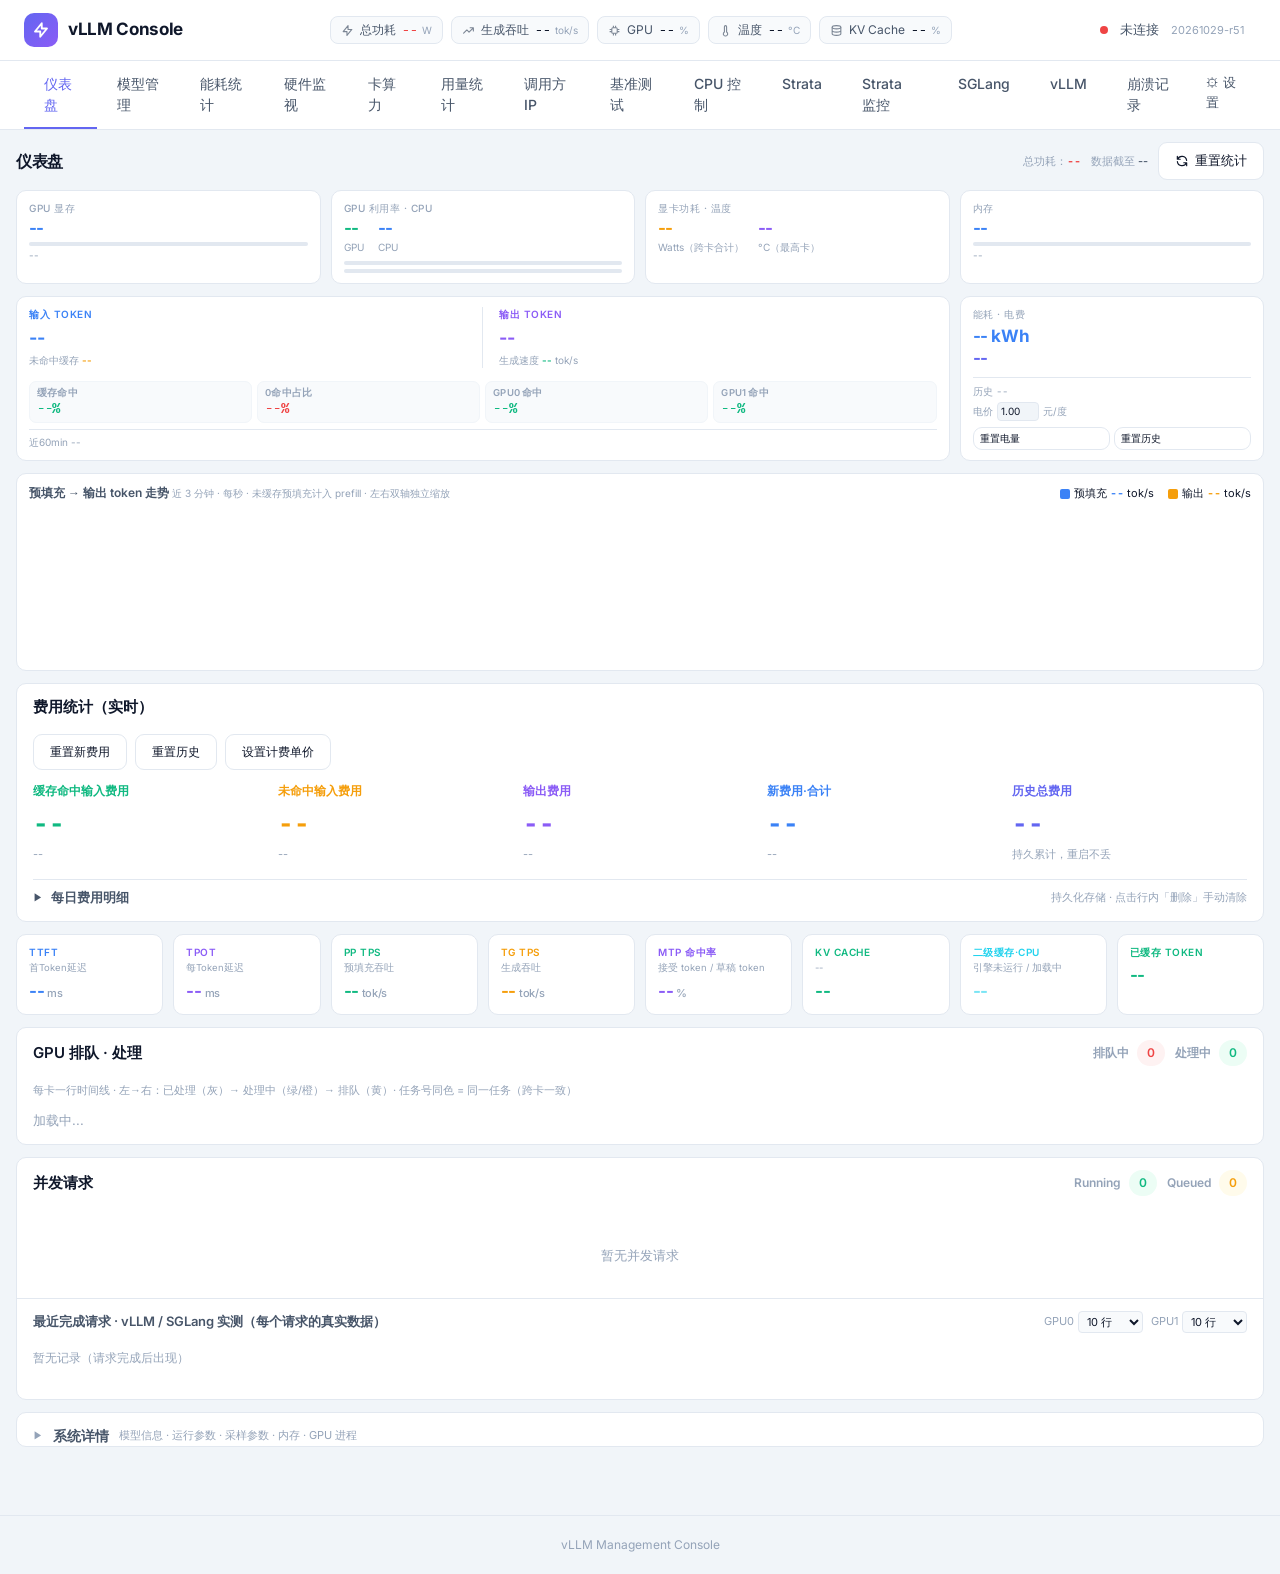
==== commit ac74d510: "fix(gpu-uptime): 通电时间精度三修[gpu-uptime-live-1029]（页面 r51，已上线 .127）——用户实锤「时间没对，日期没准确，需要精确的时间」：① 实时尾段：区间" ====
--- a/index.html
+++ b/index.html
@@ -1611,7 +1611,8 @@
                         </table>
                     </div>
                     <div style="font-size:11px;color:var(--text-tertiary);margin-top:8px;line-height:1.7">
-                        <strong>口径说明</strong>：NVIDIA CMP/消费级卡的驱动与 NVML 均不提供"出厂至今累计通电时间"（10-29 实测核对 nvidia-smi 全字段，无任何通电时长项），本卡为<strong>系统开机记录可追溯口径</strong>——wtmp 与 journal 开机区间并集（自追溯起点起累计，含 BIOS/系统启动前后极小偏差），逐卡按 GPU UUID 首见时间取交集：模块上线即在场的卡从追溯起点计，此后换入的新卡从实测首见起算，旧卡保留历史。数据源零 nvidia-smi 压力，10 分钟重采一次。
+                        <strong>口径说明</strong>：NVIDIA CMP/消费级卡的驱动与 NVML 均不提供"出厂至今累计通电时间"（10-29 实测核对 nvidia-smi 全字段，无任何通电时长项），本卡为<strong>系统开机记录可追溯口径</strong>——wtmp 与 journal 开机区间并集，逐卡按 GPU UUID 首见时间取交集：模块上线即在场的卡从追溯起点计，此后换入的新卡从实测首见起算，旧卡保留历史。<br>
+                        <strong>精度说明</strong>：本次开机起点取 /proc/uptime 反推的内核启动时刻（与 <code>uptime -s</code> 一致），实时逐秒累计；历史每次开机的记录点晚于真实上电/早于真实断电约半分钟~两分钟（BIOS 自检与关机流程区间无日志），累计误差量级为 开机次数×1 分钟上下，无法做到秒级还原——这是系统日志的固有上限，硬件不提供真实通断电时钟。
                     </div>
                 </div>
             </div>
@@ -2209,7 +2210,7 @@
 })();
 
 let isConnected = false;
-const PAGE_VERSION = '20261029-r50'; // r50 = 硬件监视页新增「GPU 累计通电时间」卡[gpu-uptime-1029]：显示显卡累计通电时间。口径铁律——NVIDIA CMP/消费卡驱动与 NVML 不提供"出厂至今通电时长"（10-29 实测 nvidia-smi -q 全文与 --help-query-gpu 均无该字段），故输出**系统开机记录可追溯口径**：后端 wtmp（last -x -F reboot，干净配对 end=关机时刻/still running=延到 now）∪ journal（journalctl --list-boots，当前 boot 延到 now）取并集合并去重叠（60s 容差桥接两源起止偏差）→ 整机累计通电+追溯起点+开机次数+本次开机已通时长；逐卡=区间∩[GPU UUID 首见, now]，首见持久化 gpu-uptime.json（模块首跑在场的卡按追溯起点计标 coverage、此后新 UUID 按实测计标 observed——换卡新卡从换卡时刻起算，旧卡保留历史标"已离场"）。采集走放弃式 spawnCollect（countFail=false 不连坐 GPU 熔断，ll 直读零提权零 nvidia-smi），启动即刷+10min 重采+60s 在场跟踪，两源同败保留上一帧（宁旧勿空），缺失一律 null 不以 0 冒充；API GET /v1/internal/gpu-uptime（只读）；前端卡 30s 轮询（hidden 门控）+指纹防重建 DOM，卡内固化口径说明脚注。 // r49 = 新增「调用方 IP」标签[client-ips-1027]：显示谁在调用模型 API（IP+归属地+调用数+最近活跃）。数据源两路合并——①引擎访问日志增量 tail（uvicorn 行，覆盖直连引擎端口全部调用方；日志行无逐行时间戳，lastSeen=控制台观测时刻 ±3s；首次运行从日志尾 ≤4MB 回填计数标「历史」）②控制台 /v1 代理入口记真实客户端 IP（引擎侧只见 127.0.0.1；代理生成请求 pending 对账去重不双计，来源标「代理」）。归属地：回环/内网/CGNAT 本地规则，公网 IPv4 走 ip-api.com 中文解析（≤50/批、7 天缓存、失败退避 10min），IPv6 如实标不解析。独立页 /static/client-ips.html（KPI/筛选/搜索/行展开路径明细，自愈轮询同 compute）；API GET /v1/internal/client-ips + POST .../cmd {clear|save}；配置 client-ips.json 热加载（activeWindowSec/retentionDays/maxIps/geoEnabled），计数落盘 client-ips-state.json（控制台重启不丢） // r48 = 硬件监视页新增「GPU 高功耗记录」卡[gpu-powerlog-1025]：任一张 GPU 功耗 ≥ 阈值（默认 300W，可配）即记一条越阈快照——时间/触发卡/该卡功耗/各卡功耗/GPU 合计/整机总功耗（与能耗页同口径，无新鲜采样如实 --）/利用率/温度；判定复用 1s GPU 采样帧零新增 nvidia-smi 压力，同卡连续超标按 minIntervalSec（缺省 5s）防洪泛；落盘 gpu-power-log.jsonl（重启不丢，环形 maxRecords 摊还截尾），配置 gpu-powerlog.json 热加载（缺省启用），API GET /v1/internal/power-log + POST .../cmd {save|clear}（POST 走口令拦截）。 // r47 = 仪表盘「最近完成请求」下方新增「vLLM 实测聚合（输出真实数据）」表[vllm-agg-1017]：对上表当前显示的 vLLM 行按实例端口分组汇总（多实例逐行 + 合计行；SGLang 行不进），列=条数/ΣPrompt/Σ缓存命中(含命中率)/Σ二级缓存命中/Σ预填充/Σ生成/聚合pp TPS/首token均值/Σdecode耗时/聚合tg TPS/逐行速度中位数/速度区间/MTP接受率；聚合速度一律 Σtoken/Σ时间（加权真值，与组头 tg TPS 同口径），不用逐行算术平均防短请求带偏；明细表被 sglang_export_off 隐藏或无记录时聚合表同步清空；零后端改动，index.html 每请求读盘刷新即生效 // r46 = 二级缓存卡 simple 口径纠偏[kvoff-simple-honest]：SimpleCPU 池=锁页匿名内存不进 /dev/shm，主值不再显示 tmpfs 杂项值（NCCL psm_* ~0.7GiB 恒定噪音）改「锁页池·启动即满配」；后端接入官方 simple_kv_offload_* 族（used/pending/capacity blocks，在飞钉住真值，需重启生效——未重启前端照旧显示不报错）；仪表盘卡 tooltip 同步 // r45 = 新增「⚙ 设置」标签显示设置[tab-prefs]：导航最右齿轮弹窗勾选要显示的标签（13 项），存 localStorage consoleHiddenTabs 仅本浏览器生效、零后端改动零重启；隐藏=导航项 display:none（tab-content/已加载 iframe 不动，切回即恢复），当前激活标签被隐藏自动切到首个可见，至少保留一个防自锁；switchTab 高亮从 DOM 序号 map 改 data-tab 查找（免维护）；顺带清除 09-23 开源发布混入的调试残留（每次刷新 700ms 后自动跳硬件监视）——默认标签恢复仪表盘 // r44 = 10-16 新增「卡算力」标签[card-compute]：逐卡理论峰值 FP32（芯片表档/观测加速档双口径）/ 实时估算算力（峰值×频率达成率×利用率）/ Tensor 参考（GA100 倍率）/ 频率达成率 / 显存频率 / 功耗墙与限频原因位 / 5 分钟算力曲线；独立页 /static/compute.html 走通用静态路由（零重启），数据复用只读接口 /v1/internal/gpu + /v1/internal/gpu-ctl，不改 server.js；页脚固化口径警示（1695=芯片能力表 vs 实测 boost 顶 1470；利用率≠数据通路占用） // r43 = 10-14 GPU 排队卡块内文本全部单行化[gq-nowrap]（用户实锤撑高形态：预填充块长数字「169,610 / 170,000 tok (估)」在 130px 块宽折行+进度条行 → 块变高撑开时间线）：预填充数值行/输出「N tok 已输出」行/headRow 标签一律 nowrap+省略号+title 全文；block 容器 overflow:hidden 防横向溢出；配合 r42 容器定高 76px，队列任何状态卡片高度恒定 // r42 = 10-14 GPU 排队·处理时间线固定高度 76px[gq-fixed-h]（用户要求队列任务块高度固定）：各块行数/字号不一（有/无任务号、＋N 排队、空态），stretch 容器高度原随最高块浮动——现容器定高 76px、块 height:100% 垂直居中填充、空态同高，队列增删换型一律不改卡片高度 // r41 = 10-14 修复「槽被撑开」真因在 GPU 排队卡[gq-row-h]（用户定位）：预填充块原 4 行（标题/done÷total/进度条/tok/s）比其它块多一行，预填充段出现时整条时间线变高、连带下方并发卡位移——进度条与速度合并为一行压成 3 行等高（悬停 title 看精确值）；「刚进入」占位块提示文案改单行防折行撑高 // r40 = 10-14 输出行回原始高度 60px、预填充行改与输出行同构同高[conc-row-h-60]：预填充两行 grid 布局改三段式弹性（左标题+meta/中进度条+曲线 40→24px/右 Decode+Prefill 双值列），空位行同 60px；live token 预览与 meta 行互换（60px 预算不叠加），预览体压到 12px // r39 = 10-14 槽位高度=刚好装下预填充/输出行[conc-row-h]：数据行 84→80px（预填充行自然高 ~76px+余量，两态内容均不裁切）；空位占位行同高 80px（请求装配/释放整板零布局位移，消除尺寸适配跳动）；live token 预览体 38→18px 收进行内预算（column-reverse 恒显最新行） // r38 = 10-14 并发卡「输出中/预填充中」槽行统一固定高度 84px[conc-row-h]（预填充行原 ~77px、输出行原 ~60px、带 live 预览 ~120px，两态切换行高跳动）；live 预览体 48→38px，超高裁切顶部（column-reverse 保最新 token 行可见）；空位占位行保持细行 // r37 = 10-14 并发卡改固定槽位板[conc-slot-board]（用户方案）：行数恒等于 max-num-seqs（每实例，model-params 真值 30s 缓存，兜底 4），vLLM rid 条目装配进槽位（先占先得、条目存续槽号不变、退场释放），空槽显「槽位 N · 空闲」占位行——行数从结构上不可能超发；live 优先占位、保持行填余、溢出让位不显示；删除「明细捕获中/明细未捕获」特判分支（板子天然覆盖）；空闲时板下附「上次请求 Decode/Prefill」行 // r36 = 10-14 conc-v2 语义修正：保持行（旧快照）标签一律「上次 Decode/Prefill」并半透明（原显「当前·实测/均值」误导）；配合后端 [rid-stable-1014]（v3 激活时行数权威=注册行、活跃 rid 永不退绑、最近邻只给从未绑定行、容差 30s→10s）——真实配对采样实锤后端行↔rid 每拍错位才是历次「几行/跳号/曲线断」总根源 // r35 = 10-14 并发请求卡推倒重写[conc-v2]：清空 r23~r34 十轮叠加的 slot-pin/hold/cap/spdHold/genHist/sparkKey/pinId 补丁层，改为单一「请求注册表」模型——条目=vLLM 请求（主键 rid，prefill 期暂记 REQ 号、rid 晚到同条目改登不换行），行位=首现序永不重排，行保持到输出结束（>1.5s 无数据退场，闪断期原位半透明驻留），曲线=引擎真值 Δg/Δt 逐拍采样（500ms/点窗 15s 贝塞尔，保持行不记录），Decode=本行实时→全程均值→上一显示值→分摊（与 GPU 排队卡同源），Prefill=未缓存÷耗时按 exact 标语义，空闲显上次请求实测；GPU 排队卡不受影响 // r34 = 10-14 并发行「保持原位到输出结束」[conc-row-until-end + conc-spark-sticky]：① 缺席保持行不再受「本拍行数≥running 就不补」限制——末次数据 2.5s 内一律原位保持（半透明），后端行集轮换/rid 闪断期曲线与位置都不动，2.5s 无更新才判输出结束退场；live 行恒显、保持行只占 running+1 的额外名额（最近可见优先），既不闪断也不堆积② 曲线键钉到槽位首见身份 __sparkKey（rid 晚到/REQ 轮换不换键不重启），采样点记录移入行渲染循环、保持行不记录旧快照 // r33 = 10-14 并发卡输出曲线细粒度[conc-spark-fine]：① decode 行曲线数据源改引擎真值累计 tokens_generated 的逐拍差分 Δg/Δt（500ms 粒度、每行独立、key=rid 跨行轮换连续；显示值含均值/分摊回落会把曲线拉平，差分保留真实瞬时起伏；dt<250ms 或 g 回落不发放）② 折线改 Catmull-Rom 三次贝塞尔平滑（同 PD 图手法）；再细到 100ms 级（引擎每步）需后端随 stats 下发 v3 逐步样本，待控制台重启窗口 // r32 = 10-14 并发请求行速度区改 Strata 监控 Speed 卡版式[strata-speed-ui]：大号数值+t/s 单位、下方灰字语义标签（当前 Decode·实测/均值/分摊、上次请求 Decode；当前/本请求 Prefill·实测/估、上次请求 Prefill），Decode/Prefill 双值并排（prefill 行 Decode 显 --），走势线保留；计算逻辑不变（Decode=后端本行实时→全程均值→上一值→分摊，与 GPU 排队卡同源；Prefill=未缓存 prompt÷预填充耗时，同 Strata (prompt−reused)/prompt_ms 式）；prefill 行进度对 done/total 挪入 meta 行 // r31 = 10-14 并发卡显示身份钉稳[conc-pin-id]：REQ 号只是后端行槽位流水号（rt.seq，gauge 滞后+绑定抖动致同请求换号，用户所见「REQ-480923 一直变」），首见 REQ 号+vLLM rid 钉在槽位上随行轮换不变，meta 行显示「REQ-xxx · rid8」 // r30 = 10-14 并发卡速度口径与「GPU 排队·处理」卡对齐[conc-gq-rate]（用户确认排队卡数值正确并要求采用）：Decode=后端本行实时 avg_speed_3s → 本行全程均值 avg_speed（buildGpuQueueSegs 同款）→ 上一值(≤60s 不空窗) → 实例吞吐÷行数分摊（最后兜底）；撤除 r29 前端 rid 滑窗测速与 r26 提前的分摊层（两者都会让行值偏离排队卡口径）；sparkline 保留 rid 稳定键 // r29 = 10-14 并发卡每行独立实时测速[conc-rid-rate]：r26 的分摊兜底过前导致「所有并发速度都一样」（截图 6 行同显 11 tok/s·分摊）——tokens_generated 是引擎按 vLLM rid 上报真值，前端按 rid 每拍采样自算滑窗 Δg/Δt（rid 跨行轮换稳定，后端行窗因绑定抖动常不出数）；Decode 优先级改为 后端本行实时→前端本 rid 滑窗实测→本行全程均值→实例分摊(最后兜底)→上一值；sparkline 键改 rid 优先（REQ 轮换曲线不断） // r28 = 10-14 并发卡行数封顶 [conc-one-row-per-rid 1014b]：后端行集整拍轮换（REQ 号滚动+rid 闪断）时旧缺席保持行逐拍堆积，3 个并发显示 9 行（截图实锤）——保持行只补「本拍行数 < running」的缺口且补后总行数 ≤ running，多槽位竞争取最近可见者优先；并发数即行数上限 // r27 = 10-14 并发卡「一个并发一行」[conc-one-row-per-rid]：按 vLLM rid 判身份——同拍多行命中同一身份（绑定抖动期旧行仍挂 rid 别名+新行绑到同一 rid；REQ 号被接管后旧槽位留幽灵行）→ 身份并入同一槽位（排位取更早者）且只保留信息最全的一行（有 rid > 有 live 流预览 > 生成量大者），合并后的空壳槽位不再产生缺席保持幽灵行；根治用户所见「一个并发出现几行数据」 // r26 = 10-14 并发卡速度优先级对齐 Strata「生成中=当前 Decode」[strata-rule-1012b]：v3 每行实时滑窗在并发短请求下常未成熟（请求 2~5s 完成，窗需 ≥1.5s+末样本 ≤2.2s），旧逻辑此时回落本行全程均值（滞后恒定值，看起来"没变化"）——新增第二优先级：实例当前 Decode 吞吐(last_second.tokens)÷并发输出行数（标「实时 tok/s·分摊」，各行同值=Strata 速度卡当前 Decode 的行级等价）；完整链=本行实时实测→当前 Decode 分摊→本行全程均值→上一值(≤60s)，sparkline 同源 // r25 = 10-12 并发请求卡速度规则对齐「Strata 监控」速度卡[strata-rule-1012]：① Decode/Prefill 数值不空窗——回落链 当前实测→本请求全程均值→最近一次有效实测值（≤60s，行级缓存 __concSpdHold），回落时子标签明示「上一值」并半透明，滑窗未成熟期不再闪 --（同 Strata：生成中=当前 Decode，空闲=上次请求 Decode）；② decode 行预填充小字标语义：本请求实测 / 上次请求（后端回落值口径）/ 上一值；③ 空闲态在「等待请求...」下补显 上次请求 Decode/Prefill（主源=最近完成请求 request-traces 实测：decode_tps、prefill=(prompt−cached)/prefill_s 实算口径，与 Strata (prompt−reused)/prompt_ms 同式；无记录退回行级缓存 ≤2min）；④ sparkline 历史同源回落，曲线不再因单拍无值塌 0 // r24 = 10-12 行位固定补第二层防御[conc-hold]：后端某拍轮换掉仍在跑的行时，前端按上一拍数据原位保持显示 ≤2.5s（半透明+tooltip），整列不再因单拍缺行上下移；槽位释放窗口不变 15s // r23 = 10-12 并发请求卡行位固定（[conc-slot-pin 1012]）：后端 rt.live 行序因 gauge 滞后 retire + 身份 parked 按 rid 复活而整段轮换（实测 4 行每拍对调位置），前端新增 __concSlotOrder 按行身份（taskId||id）首现排位、新行追加末尾、缺席 15s 释放槽位，行位置不再动态排序；live token 流在重排前按后端原始顺序 zip 绑定（r.__lv），预览不串行 // r22 = 10-10 新增「崩溃记录」标签：独立页 /crash.html 展示引擎崩溃时间+根因+证据原文（筛选/搜索/KPI），数据源 = 独立守护进程 crash-watch.mjs（systemd --user fnx-crash-watch.service，不占控制台事件循环、不重启控制台）：model-manager 实例快照两轮缺席+/proc 校验=进程消失、看门狗「确认离线」精确时间戳、server.log 启停事件抑制人工停止/控制台重启连坐、日志尾部签名定根因（EngineDead/CUDA OOM/非法内存/NCCL/断言/段错误/磁盘满…）+ dmesg OOM/Xid 补充，首跑回填历史崩溃（watchdog 日志+vllm 日志+dmesg），产出 static/crash-records.json // r21 = 10-09 硬件监视页新增「GPU 高温自动关机守护」卡（[gpu-hotshield 1009]）：任一张 GPU max(核心,显存)温度 ≥ 阈值且持续 holdSec 秒 → 先优雅停全部 vLLM/SGLang 实例（限时 45s）→ gpu-ctl halt（root：sync + systemctl poweroff）关闭本机；graceSec 倒计时全屏红幅（任意标签可见+跨标签 alert 提醒）可手动取消，降温自动取消，数据盲态（>15s 无 GPU 采样）不判定并撤销倒计时，cooldownMin 防关机-开机振荡；配置 gpu-hotshield.json 热加载、POST /v1/internal/hotshield/cmd {save|cancel}、状态 1s 轮询、事件历史落 gpu-hotshield-state.json。 // r20 = 10-08 新增「Strata 监控」标签：克隆 Strata Web UI Monitor 页（http://192.168.1.38:8080/#monitor）——内嵌 /strata-monitor.html（模型状态/八指标卡带 sparkline/上下文仪表/逐请求表/会话缓存/MCP），后端 [strata-remote-monitor] 模块代理远端 /metrics+/health+/mcp（800ms TTL+单飞+AbortController 超时；目标地址 strata-remote.json 热加载，缺省 .38:8080；浏览器直连远端会被 CORS 拦，必须走代理）。 // r19 = 10-07 「最近完成请求」表新增 二级缓存命中 列（在 缓存命中 右侧）：数据是逐请求真值，非估算——vLLM 侧由 rt-patch #12（dsh_extcache_rt）在 Request.take_prefill_stats 摘取官方 PrefillStats 的一瞬记下 num_external_cached_tokens/num_local_cached_tokens 分项，请求完成时落盘 vllm-ext-cache.jsonl，后端按 rid join（含 -8hex 内部后缀）；SGLang 侧直接映射官方 exporter 的 cached_tokens_storage_backend/cached_tokens_local。无该项数据时如实显示 --（绝不用「缓存命中」总数冒充），并在表尾给一句原因说明；组头聚合并列显示 二级缓存命中率＝Σ二级命中/Σprompt。新列生效需引擎带补丁重启（控制台重启不影响）。 // r18 = 10-06 仪表盘曲线提速平滑 + 停刷防御：① PD 动态图轮询 1s→500ms、序列 EMA(α=0.3) 平滑、折线改 Catmull-Rom 贝塞尔、当前值读数用平滑值（曲线跟进更快、无逐秒锯齿）；② 并发卡（500ms 独立轮询）成功渲染即盖 _lastRenderAt——原实现只在主链整轮结束后盖章，后端毛刺期（stats 实测 p95≈1.9s、峰值 4s）主链一轮拖十几秒时看门狗误判正常不自愈，现并发卡心跳成为独立渲染推进信号；③ 后端 stats 加 350ms 结果缓存（同窗口多消费者只算一次）。 //  r17 = 10-06 并发实时测速稀释修复：v3TouchRow 活跃期全程均值分母钉在 min(now, 最后产出/新行)（停增/暂离期不发稀释值，截图 g=8·34s·0.2 形态根治）；v3goneAt 冻结滞留窗 15s→5s；bindRow 复活清 stale goneAt 锚；active_requests.elapsed_s 同源钉锚。 // 页面版本戳：右上角显示，用于识别浏览器是否跑的是旧缓存页（r16 = 10-05 修复 vLLM 运行日志空白：祖先链 argv 判据对「重定向在 wrapper shell 内部」的现行启动链失明（引擎属 root 读不到其 fd），新增祖先链 fd1/fd2 指向 .log + 内容校验判据 ancestorFdLogFile，接入选日志两条链（pickLogFromProcs ⓪ / pickScriptModelLogFile ①″）；端点透传 fallback、前端红条明示兜底 vllm.log；页面版本戳：右上角显示，用于识别浏览器是否跑的是旧缓存页（r15 = EPYC 板两处口径修复：① 封装温度——该机 /sys/class/thermal 为空、k10temp 只挂 hwmon，采样器加 hwmon 回落（Tctl/Package 优先、避开逐 CCD 的 Tccd 分量）；② CPU 缓存——后端从只读 cpu0 改为全核扫共享域聚合并行输出（7F52 的 16 个 16MB L3 域合计 256MB 如实呈现，前端加「N域×slice」标注）；r14 = 10-05 换装适配（AMD EPYC 7F52 16C/32T + H12D-8D + 3×CMP 170HX + 32GB 内存）：主端口自愈三层防御（6s 定时兜底重探 / ticker busy>15s 强制放行 / stats 空数据触发纠偏——换装开机时序竞态会令主端口永久粘滞缺省 8000、仪表盘整页假 {}）；cpu-ctl v3 跨平台化（睿频通道 intel_pstate/no_turbo⇄cpufreq/boost 自适应、温度 coretemp⇄k10temp 回落、platform 串运行时生成）；SCRIPT_MODELS.base 换 32GB 账（pp:3、kvoff:0、PLE INT8+disk）；新 standard 预设 current-pp3-1m-mtp4-int8disk-32g；双卡文案改卡数自适应；r13 = SM 数量改走 CUDA 属性直读（cuDeviceGetAttribute MULTIPROCESSOR_COUNT，真实拓扑含 SM-RECONFIG 解锁态=74）——r12 的核数折算是错的：GA102 每 SM=64 核且 NVML 核数字段是固件静态表不随解锁变；r12 = 修正 SM 数量口径：NVML GetNumGpuCores 实为 CUDA 核数（4736），后端按计算能力折算真 SM 数（GA102=128核/SM→37），明细表主值 SM 数、副值 CUDA 核数；r11 = 硬件监视页 GPU 卡显示 SM 数量（后端 NVML nvmlDeviceGetNumGpuCores 经 python3 ctypes 采集并入 __gpuStatic 5min 缓存；明细表新增「SM 数量」列 + 逐卡标题后缀「· N SM」）；r10 = 硬件监视页新增「GPU 功耗/频率调节」卡（gpu-ctl 白名单提权：pl 即时生效+同步开机持久化 drop-in / SM 频率锁 lgc/rgc / 功耗墙角标 / 快捷档 150-300W）；r9 = vLLM 标签页「CPU KV 二级缓存」详细化：新增后端 /v1/internal/kv-detail（连接器/容量/tmpfs 驻留/命中率/累计存取/6s 滑窗速率/整机内存压力），vllm.html 卡片四表+概览条+口径脚注；r8 = vLLM 标签页内嵌 /vllm.html（实例归因兜底走 listVllmInstances）；r7 = SGLang 适配：脚本栈启动参数 SG_* 下发/弹窗 runtime 跟随/二级缓存卡「不适用」口径/最近请求导出缺失黄条/新「SGLang」标签内嵌 /sglang.html；r6 = 显卡显存温度（温度 KPI 副值 / 明细表温度列 / 仪表盘逐卡徽章 / 页头温度 tooltip，源 nvidia-smi temperature.memory）+ vLLM 运行日志源改走「在跑引擎祖先链 argv」通用判据；r5 = 并发卡实时 tok/s 换 v3 引擎每步输出真值流（逐请求精确实测，speed_src v3/v3-exact）；r3 = 二级缓存·CPU 卡常驻三态 + /dev/shm 物理驻留真值 + 二级缓存查询/命中；r2 = 启动页采样默认定档 t1/p0.95/k20/minp0/rp1 + 思考深度默认 xhigh；r1 = 二级缓存卡双栈指标 + 运行参数 PLE 精度/驻留双栈判据）
+const PAGE_VERSION = '20261029-r51'; // r51 = GPU 通电时间卡精度修复[gpu-uptime-live-1029]（用户实锤"时间没对"三处）：① 实时尾段——区间表 10min 一采，此前当前开机区间 end 钉在采样时刻：整机累计通电两次采样间冻结最长 10min、"本次开机"超 90s 直接显示 --；后端 live_tail 标记+读取时延到 now，逐秒实时。② 本次开机起点改 /proc/uptime 反推内核启动时刻（== uptime -s；wtmp boot 记录是启动中写入的晚数秒，用户对照即见偏差），只允许提前 6h 内防异常值。③ 显示全带年份到秒 YYYY-MM-DD HH:mm:ss、时长到秒（手工拼接不受 locale 影响），并显示 可追溯窗口−累计停机=通电 对账式核算；表格 DOM 重建指纹降分钟粒度防逐秒抖 DOM。unit +3（upLiveIv 三态）、fixture 重抓。 // r50 = 硬件监视页新增「GPU 累计通电时间」卡[gpu-uptime-1029]：显示显卡累计通电时间。口径铁律——NVIDIA CMP/消费卡驱动与 NVML 不提供"出厂至今通电时长"（10-29 实测 nvidia-smi -q 全文与 --help-query-gpu 均无该字段），故输出**系统开机记录可追溯口径**：后端 wtmp（last -x -F reboot，干净配对 end=关机时刻/still running=延到 now）∪ journal（journalctl --list-boots，当前 boot 延到 now）取并集合并去重叠（60s 容差桥接两源起止偏差）→ 整机累计通电+追溯起点+开机次数+本次开机已通时长；逐卡=区间∩[GPU UUID 首见, now]，首见持久化 gpu-uptime.json（模块首跑在场的卡按追溯起点计标 coverage、此后新 UUID 按实测计标 observed——换卡新卡从换卡时刻起算，旧卡保留历史标"已离场"）。采集走放弃式 spawnCollect（countFail=false 不连坐 GPU 熔断，ll 直读零提权零 nvidia-smi），启动即刷+10min 重采+60s 在场跟踪，两源同败保留上一帧（宁旧勿空），缺失一律 null 不以 0 冒充；API GET /v1/internal/gpu-uptime（只读）；前端卡 30s 轮询（hidden 门控）+指纹防重建 DOM，卡内固化口径说明脚注。 // r49 = 新增「调用方 IP」标签[client-ips-1027]：显示谁在调用模型 API（IP+归属地+调用数+最近活跃）。数据源两路合并——①引擎访问日志增量 tail（uvicorn 行，覆盖直连引擎端口全部调用方；日志行无逐行时间戳，lastSeen=控制台观测时刻 ±3s；首次运行从日志尾 ≤4MB 回填计数标「历史」）②控制台 /v1 代理入口记真实客户端 IP（引擎侧只见 127.0.0.1；代理生成请求 pending 对账去重不双计，来源标「代理」）。归属地：回环/内网/CGNAT 本地规则，公网 IPv4 走 ip-api.com 中文解析（≤50/批、7 天缓存、失败退避 10min），IPv6 如实标不解析。独立页 /static/client-ips.html（KPI/筛选/搜索/行展开路径明细，自愈轮询同 compute）；API GET /v1/internal/client-ips + POST .../cmd {clear|save}；配置 client-ips.json 热加载（activeWindowSec/retentionDays/maxIps/geoEnabled），计数落盘 client-ips-state.json（控制台重启不丢） // r48 = 硬件监视页新增「GPU 高功耗记录」卡[gpu-powerlog-1025]：任一张 GPU 功耗 ≥ 阈值（默认 300W，可配）即记一条越阈快照——时间/触发卡/该卡功耗/各卡功耗/GPU 合计/整机总功耗（与能耗页同口径，无新鲜采样如实 --）/利用率/温度；判定复用 1s GPU 采样帧零新增 nvidia-smi 压力，同卡连续超标按 minIntervalSec（缺省 5s）防洪泛；落盘 gpu-power-log.jsonl（重启不丢，环形 maxRecords 摊还截尾），配置 gpu-powerlog.json 热加载（缺省启用），API GET /v1/internal/power-log + POST .../cmd {save|clear}（POST 走口令拦截）。 // r47 = 仪表盘「最近完成请求」下方新增「vLLM 实测聚合（输出真实数据）」表[vllm-agg-1017]：对上表当前显示的 vLLM 行按实例端口分组汇总（多实例逐行 + 合计行；SGLang 行不进），列=条数/ΣPrompt/Σ缓存命中(含命中率)/Σ二级缓存命中/Σ预填充/Σ生成/聚合pp TPS/首token均值/Σdecode耗时/聚合tg TPS/逐行速度中位数/速度区间/MTP接受率；聚合速度一律 Σtoken/Σ时间（加权真值，与组头 tg TPS 同口径），不用逐行算术平均防短请求带偏；明细表被 sglang_export_off 隐藏或无记录时聚合表同步清空；零后端改动，index.html 每请求读盘刷新即生效 // r46 = 二级缓存卡 simple 口径纠偏[kvoff-simple-honest]：SimpleCPU 池=锁页匿名内存不进 /dev/shm，主值不再显示 tmpfs 杂项值（NCCL psm_* ~0.7GiB 恒定噪音）改「锁页池·启动即满配」；后端接入官方 simple_kv_offload_* 族（used/pending/capacity blocks，在飞钉住真值，需重启生效——未重启前端照旧显示不报错）；仪表盘卡 tooltip 同步 // r45 = 新增「⚙ 设置」标签显示设置[tab-prefs]：导航最右齿轮弹窗勾选要显示的标签（13 项），存 localStorage consoleHiddenTabs 仅本浏览器生效、零后端改动零重启；隐藏=导航项 display:none（tab-content/已加载 iframe 不动，切回即恢复），当前激活标签被隐藏自动切到首个可见，至少保留一个防自锁；switchTab 高亮从 DOM 序号 map 改 data-tab 查找（免维护）；顺带清除 09-23 开源发布混入的调试残留（每次刷新 700ms 后自动跳硬件监视）——默认标签恢复仪表盘 // r44 = 10-16 新增「卡算力」标签[card-compute]：逐卡理论峰值 FP32（芯片表档/观测加速档双口径）/ 实时估算算力（峰值×频率达成率×利用率）/ Tensor 参考（GA100 倍率）/ 频率达成率 / 显存频率 / 功耗墙与限频原因位 / 5 分钟算力曲线；独立页 /static/compute.html 走通用静态路由（零重启），数据复用只读接口 /v1/internal/gpu + /v1/internal/gpu-ctl，不改 server.js；页脚固化口径警示（1695=芯片能力表 vs 实测 boost 顶 1470；利用率≠数据通路占用） // r43 = 10-14 GPU 排队卡块内文本全部单行化[gq-nowrap]（用户实锤撑高形态：预填充块长数字「169,610 / 170,000 tok (估)」在 130px 块宽折行+进度条行 → 块变高撑开时间线）：预填充数值行/输出「N tok 已输出」行/headRow 标签一律 nowrap+省略号+title 全文；block 容器 overflow:hidden 防横向溢出；配合 r42 容器定高 76px，队列任何状态卡片高度恒定 // r42 = 10-14 GPU 排队·处理时间线固定高度 76px[gq-fixed-h]（用户要求队列任务块高度固定）：各块行数/字号不一（有/无任务号、＋N 排队、空态），stretch 容器高度原随最高块浮动——现容器定高 76px、块 height:100% 垂直居中填充、空态同高，队列增删换型一律不改卡片高度 // r41 = 10-14 修复「槽被撑开」真因在 GPU 排队卡[gq-row-h]（用户定位）：预填充块原 4 行（标题/done÷total/进度条/tok/s）比其它块多一行，预填充段出现时整条时间线变高、连带下方并发卡位移——进度条与速度合并为一行压成 3 行等高（悬停 title 看精确值）；「刚进入」占位块提示文案改单行防折行撑高 // r40 = 10-14 输出行回原始高度 60px、预填充行改与输出行同构同高[conc-row-h-60]：预填充两行 grid 布局改三段式弹性（左标题+meta/中进度条+曲线 40→24px/右 Decode+Prefill 双值列），空位行同 60px；live token 预览与 meta 行互换（60px 预算不叠加），预览体压到 12px // r39 = 10-14 槽位高度=刚好装下预填充/输出行[conc-row-h]：数据行 84→80px（预填充行自然高 ~76px+余量，两态内容均不裁切）；空位占位行同高 80px（请求装配/释放整板零布局位移，消除尺寸适配跳动）；live token 预览体 38→18px 收进行内预算（column-reverse 恒显最新行） // r38 = 10-14 并发卡「输出中/预填充中」槽行统一固定高度 84px[conc-row-h]（预填充行原 ~77px、输出行原 ~60px、带 live 预览 ~120px，两态切换行高跳动）；live 预览体 48→38px，超高裁切顶部（column-reverse 保最新 token 行可见）；空位占位行保持细行 // r37 = 10-14 并发卡改固定槽位板[conc-slot-board]（用户方案）：行数恒等于 max-num-seqs（每实例，model-params 真值 30s 缓存，兜底 4），vLLM rid 条目装配进槽位（先占先得、条目存续槽号不变、退场释放），空槽显「槽位 N · 空闲」占位行——行数从结构上不可能超发；live 优先占位、保持行填余、溢出让位不显示；删除「明细捕获中/明细未捕获」特判分支（板子天然覆盖）；空闲时板下附「上次请求 Decode/Prefill」行 // r36 = 10-14 conc-v2 语义修正：保持行（旧快照）标签一律「上次 Decode/Prefill」并半透明（原显「当前·实测/均值」误导）；配合后端 [rid-stable-1014]（v3 激活时行数权威=注册行、活跃 rid 永不退绑、最近邻只给从未绑定行、容差 30s→10s）——真实配对采样实锤后端行↔rid 每拍错位才是历次「几行/跳号/曲线断」总根源 // r35 = 10-14 并发请求卡推倒重写[conc-v2]：清空 r23~r34 十轮叠加的 slot-pin/hold/cap/spdHold/genHist/sparkKey/pinId 补丁层，改为单一「请求注册表」模型——条目=vLLM 请求（主键 rid，prefill 期暂记 REQ 号、rid 晚到同条目改登不换行），行位=首现序永不重排，行保持到输出结束（>1.5s 无数据退场，闪断期原位半透明驻留），曲线=引擎真值 Δg/Δt 逐拍采样（500ms/点窗 15s 贝塞尔，保持行不记录），Decode=本行实时→全程均值→上一显示值→分摊（与 GPU 排队卡同源），Prefill=未缓存÷耗时按 exact 标语义，空闲显上次请求实测；GPU 排队卡不受影响 // r34 = 10-14 并发行「保持原位到输出结束」[conc-row-until-end + conc-spark-sticky]：① 缺席保持行不再受「本拍行数≥running 就不补」限制——末次数据 2.5s 内一律原位保持（半透明），后端行集轮换/rid 闪断期曲线与位置都不动，2.5s 无更新才判输出结束退场；live 行恒显、保持行只占 running+1 的额外名额（最近可见优先），既不闪断也不堆积② 曲线键钉到槽位首见身份 __sparkKey（rid 晚到/REQ 轮换不换键不重启），采样点记录移入行渲染循环、保持行不记录旧快照 // r33 = 10-14 并发卡输出曲线细粒度[conc-spark-fine]：① decode 行曲线数据源改引擎真值累计 tokens_generated 的逐拍差分 Δg/Δt（500ms 粒度、每行独立、key=rid 跨行轮换连续；显示值含均值/分摊回落会把曲线拉平，差分保留真实瞬时起伏；dt<250ms 或 g 回落不发放）② 折线改 Catmull-Rom 三次贝塞尔平滑（同 PD 图手法）；再细到 100ms 级（引擎每步）需后端随 stats 下发 v3 逐步样本，待控制台重启窗口 // r32 = 10-14 并发请求行速度区改 Strata 监控 Speed 卡版式[strata-speed-ui]：大号数值+t/s 单位、下方灰字语义标签（当前 Decode·实测/均值/分摊、上次请求 Decode；当前/本请求 Prefill·实测/估、上次请求 Prefill），Decode/Prefill 双值并排（prefill 行 Decode 显 --），走势线保留；计算逻辑不变（Decode=后端本行实时→全程均值→上一值→分摊，与 GPU 排队卡同源；Prefill=未缓存 prompt÷预填充耗时，同 Strata (prompt−reused)/prompt_ms 式）；prefill 行进度对 done/total 挪入 meta 行 // r31 = 10-14 并发卡显示身份钉稳[conc-pin-id]：REQ 号只是后端行槽位流水号（rt.seq，gauge 滞后+绑定抖动致同请求换号，用户所见「REQ-480923 一直变」），首见 REQ 号+vLLM rid 钉在槽位上随行轮换不变，meta 行显示「REQ-xxx · rid8」 // r30 = 10-14 并发卡速度口径与「GPU 排队·处理」卡对齐[conc-gq-rate]（用户确认排队卡数值正确并要求采用）：Decode=后端本行实时 avg_speed_3s → 本行全程均值 avg_speed（buildGpuQueueSegs 同款）→ 上一值(≤60s 不空窗) → 实例吞吐÷行数分摊（最后兜底）；撤除 r29 前端 rid 滑窗测速与 r26 提前的分摊层（两者都会让行值偏离排队卡口径）；sparkline 保留 rid 稳定键 // r29 = 10-14 并发卡每行独立实时测速[conc-rid-rate]：r26 的分摊兜底过前导致「所有并发速度都一样」（截图 6 行同显 11 tok/s·分摊）——tokens_generated 是引擎按 vLLM rid 上报真值，前端按 rid 每拍采样自算滑窗 Δg/Δt（rid 跨行轮换稳定，后端行窗因绑定抖动常不出数）；Decode 优先级改为 后端本行实时→前端本 rid 滑窗实测→本行全程均值→实例分摊(最后兜底)→上一值；sparkline 键改 rid 优先（REQ 轮换曲线不断） // r28 = 10-14 并发卡行数封顶 [conc-one-row-per-rid 1014b]：后端行集整拍轮换（REQ 号滚动+rid 闪断）时旧缺席保持行逐拍堆积，3 个并发显示 9 行（截图实锤）——保持行只补「本拍行数 < running」的缺口且补后总行数 ≤ running，多槽位竞争取最近可见者优先；并发数即行数上限 // r27 = 10-14 并发卡「一个并发一行」[conc-one-row-per-rid]：按 vLLM rid 判身份——同拍多行命中同一身份（绑定抖动期旧行仍挂 rid 别名+新行绑到同一 rid；REQ 号被接管后旧槽位留幽灵行）→ 身份并入同一槽位（排位取更早者）且只保留信息最全的一行（有 rid > 有 live 流预览 > 生成量大者），合并后的空壳槽位不再产生缺席保持幽灵行；根治用户所见「一个并发出现几行数据」 // r26 = 10-14 并发卡速度优先级对齐 Strata「生成中=当前 Decode」[strata-rule-1012b]：v3 每行实时滑窗在并发短请求下常未成熟（请求 2~5s 完成，窗需 ≥1.5s+末样本 ≤2.2s），旧逻辑此时回落本行全程均值（滞后恒定值，看起来"没变化"）——新增第二优先级：实例当前 Decode 吞吐(last_second.tokens)÷并发输出行数（标「实时 tok/s·分摊」，各行同值=Strata 速度卡当前 Decode 的行级等价）；完整链=本行实时实测→当前 Decode 分摊→本行全程均值→上一值(≤60s)，sparkline 同源 // r25 = 10-12 并发请求卡速度规则对齐「Strata 监控」速度卡[strata-rule-1012]：① Decode/Prefill 数值不空窗——回落链 当前实测→本请求全程均值→最近一次有效实测值（≤60s，行级缓存 __concSpdHold），回落时子标签明示「上一值」并半透明，滑窗未成熟期不再闪 --（同 Strata：生成中=当前 Decode，空闲=上次请求 Decode）；② decode 行预填充小字标语义：本请求实测 / 上次请求（后端回落值口径）/ 上一值；③ 空闲态在「等待请求...」下补显 上次请求 Decode/Prefill（主源=最近完成请求 request-traces 实测：decode_tps、prefill=(prompt−cached)/prefill_s 实算口径，与 Strata (prompt−reused)/prompt_ms 同式；无记录退回行级缓存 ≤2min）；④ sparkline 历史同源回落，曲线不再因单拍无值塌 0 // r24 = 10-12 行位固定补第二层防御[conc-hold]：后端某拍轮换掉仍在跑的行时，前端按上一拍数据原位保持显示 ≤2.5s（半透明+tooltip），整列不再因单拍缺行上下移；槽位释放窗口不变 15s // r23 = 10-12 并发请求卡行位固定（[conc-slot-pin 1012]）：后端 rt.live 行序因 gauge 滞后 retire + 身份 parked 按 rid 复活而整段轮换（实测 4 行每拍对调位置），前端新增 __concSlotOrder 按行身份（taskId||id）首现排位、新行追加末尾、缺席 15s 释放槽位，行位置不再动态排序；live token 流在重排前按后端原始顺序 zip 绑定（r.__lv），预览不串行 // r22 = 10-10 新增「崩溃记录」标签：独立页 /crash.html 展示引擎崩溃时间+根因+证据原文（筛选/搜索/KPI），数据源 = 独立守护进程 crash-watch.mjs（systemd --user fnx-crash-watch.service，不占控制台事件循环、不重启控制台）：model-manager 实例快照两轮缺席+/proc 校验=进程消失、看门狗「确认离线」精确时间戳、server.log 启停事件抑制人工停止/控制台重启连坐、日志尾部签名定根因（EngineDead/CUDA OOM/非法内存/NCCL/断言/段错误/磁盘满…）+ dmesg OOM/Xid 补充，首跑回填历史崩溃（watchdog 日志+vllm 日志+dmesg），产出 static/crash-records.json // r21 = 10-09 硬件监视页新增「GPU 高温自动关机守护」卡（[gpu-hotshield 1009]）：任一张 GPU max(核心,显存)温度 ≥ 阈值且持续 holdSec 秒 → 先优雅停全部 vLLM/SGLang 实例（限时 45s）→ gpu-ctl halt（root：sync + systemctl poweroff）关闭本机；graceSec 倒计时全屏红幅（任意标签可见+跨标签 alert 提醒）可手动取消，降温自动取消，数据盲态（>15s 无 GPU 采样）不判定并撤销倒计时，cooldownMin 防关机-开机振荡；配置 gpu-hotshield.json 热加载、POST /v1/internal/hotshield/cmd {save|cancel}、状态 1s 轮询、事件历史落 gpu-hotshield-state.json。 // r20 = 10-08 新增「Strata 监控」标签：克隆 Strata Web UI Monitor 页（http://192.168.1.38:8080/#monitor）——内嵌 /strata-monitor.html（模型状态/八指标卡带 sparkline/上下文仪表/逐请求表/会话缓存/MCP），后端 [strata-remote-monitor] 模块代理远端 /metrics+/health+/mcp（800ms TTL+单飞+AbortController 超时；目标地址 strata-remote.json 热加载，缺省 .38:8080；浏览器直连远端会被 CORS 拦，必须走代理）。 // r19 = 10-07 「最近完成请求」表新增 二级缓存命中 列（在 缓存命中 右侧）：数据是逐请求真值，非估算——vLLM 侧由 rt-patch #12（dsh_extcache_rt）在 Request.take_prefill_stats 摘取官方 PrefillStats 的一瞬记下 num_external_cached_tokens/num_local_cached_tokens 分项，请求完成时落盘 vllm-ext-cache.jsonl，后端按 rid join（含 -8hex 内部后缀）；SGLang 侧直接映射官方 exporter 的 cached_tokens_storage_backend/cached_tokens_local。无该项数据时如实显示 --（绝不用「缓存命中」总数冒充），并在表尾给一句原因说明；组头聚合并列显示 二级缓存命中率＝Σ二级命中/Σprompt。新列生效需引擎带补丁重启（控制台重启不影响）。 // r18 = 10-06 仪表盘曲线提速平滑 + 停刷防御：① PD 动态图轮询 1s→500ms、序列 EMA(α=0.3) 平滑、折线改 Catmull-Rom 贝塞尔、当前值读数用平滑值（曲线跟进更快、无逐秒锯齿）；② 并发卡（500ms 独立轮询）成功渲染即盖 _lastRenderAt——原实现只在主链整轮结束后盖章，后端毛刺期（stats 实测 p95≈1.9s、峰值 4s）主链一轮拖十几秒时看门狗误判正常不自愈，现并发卡心跳成为独立渲染推进信号；③ 后端 stats 加 350ms 结果缓存（同窗口多消费者只算一次）。 //  r17 = 10-06 并发实时测速稀释修复：v3TouchRow 活跃期全程均值分母钉在 min(now, 最后产出/新行)（停增/暂离期不发稀释值，截图 g=8·34s·0.2 形态根治）；v3goneAt 冻结滞留窗 15s→5s；bindRow 复活清 stale goneAt 锚；active_requests.elapsed_s 同源钉锚。 // 页面版本戳：右上角显示，用于识别浏览器是否跑的是旧缓存页（r16 = 10-05 修复 vLLM 运行日志空白：祖先链 argv 判据对「重定向在 wrapper shell 内部」的现行启动链失明（引擎属 root 读不到其 fd），新增祖先链 fd1/fd2 指向 .log + 内容校验判据 ancestorFdLogFile，接入选日志两条链（pickLogFromProcs ⓪ / pickScriptModelLogFile ①″）；端点透传 fallback、前端红条明示兜底 vllm.log；页面版本戳：右上角显示，用于识别浏览器是否跑的是旧缓存页（r15 = EPYC 板两处口径修复：① 封装温度——该机 /sys/class/thermal 为空、k10temp 只挂 hwmon，采样器加 hwmon 回落（Tctl/Package 优先、避开逐 CCD 的 Tccd 分量）；② CPU 缓存——后端从只读 cpu0 改为全核扫共享域聚合并行输出（7F52 的 16 个 16MB L3 域合计 256MB 如实呈现，前端加「N域×slice」标注）；r14 = 10-05 换装适配（AMD EPYC 7F52 16C/32T + H12D-8D + 3×CMP 170HX + 32GB 内存）：主端口自愈三层防御（6s 定时兜底重探 / ticker busy>15s 强制放行 / stats 空数据触发纠偏——换装开机时序竞态会令主端口永久粘滞缺省 8000、仪表盘整页假 {}）；cpu-ctl v3 跨平台化（睿频通道 intel_pstate/no_turbo⇄cpufreq/boost 自适应、温度 coretemp⇄k10temp 回落、platform 串运行时生成）；SCRIPT_MODELS.base 换 32GB 账（pp:3、kvoff:0、PLE INT8+disk）；新 standard 预设 current-pp3-1m-mtp4-int8disk-32g；双卡文案改卡数自适应；r13 = SM 数量改走 CUDA 属性直读（cuDeviceGetAttribute MULTIPROCESSOR_COUNT，真实拓扑含 SM-RECONFIG 解锁态=74）——r12 的核数折算是错的：GA102 每 SM=64 核且 NVML 核数字段是固件静态表不随解锁变；r12 = 修正 SM 数量口径：NVML GetNumGpuCores 实为 CUDA 核数（4736），后端按计算能力折算真 SM 数（GA102=128核/SM→37），明细表主值 SM 数、副值 CUDA 核数；r11 = 硬件监视页 GPU 卡显示 SM 数量（后端 NVML nvmlDeviceGetNumGpuCores 经 python3 ctypes 采集并入 __gpuStatic 5min 缓存；明细表新增「SM 数量」列 + 逐卡标题后缀「· N SM」）；r10 = 硬件监视页新增「GPU 功耗/频率调节」卡（gpu-ctl 白名单提权：pl 即时生效+同步开机持久化 drop-in / SM 频率锁 lgc/rgc / 功耗墙角标 / 快捷档 150-300W）；r9 = vLLM 标签页「CPU KV 二级缓存」详细化：新增后端 /v1/internal/kv-detail（连接器/容量/tmpfs 驻留/命中率/累计存取/6s 滑窗速率/整机内存压力），vllm.html 卡片四表+概览条+口径脚注；r8 = vLLM 标签页内嵌 /vllm.html（实例归因兜底走 listVllmInstances）；r7 = SGLang 适配：脚本栈启动参数 SG_* 下发/弹窗 runtime 跟随/二级缓存卡「不适用」口径/最近请求导出缺失黄条/新「SGLang」标签内嵌 /sglang.html；r6 = 显卡显存温度（温度 KPI 副值 / 明细表温度列 / 仪表盘逐卡徽章 / 页头温度 tooltip，源 nvidia-smi temperature.memory）+ vLLM 运行日志源改走「在跑引擎祖先链 argv」通用判据；r5 = 并发卡实时 tok/s 换 v3 引擎每步输出真值流（逐请求精确实测，speed_src v3/v3-exact）；r3 = 二级缓存·CPU 卡常驻三态 + /dev/shm 物理驻留真值 + 二级缓存查询/命中；r2 = 启动页采样默认定档 t1/p0.95/k20/minp0/rp1 + 思考深度默认 xhigh；r1 = 二级缓存卡双栈指标 + 运行参数 PLE 精度/驻留双栈判据）
 let chatMessages = [];
 let chatHistories = [];
 let isGenerating = false;
@@ -6994,11 +6995,14 @@
 function upFmtDur(sec) {
     if (sec == null || !Number.isFinite(sec)) return '--';
     const s = Math.max(0, Math.round(sec));
-    const d = Math.floor(s / 86400), h = Math.floor((s % 86400) / 3600), m = Math.floor((s % 3600) / 60);
-    return (d > 0 ? d + ' 天 ' : '') + h + ' 小时 ' + m + ' 分';
+    const d = Math.floor(s / 86400), h = Math.floor((s % 86400) / 3600), m = Math.floor((s % 3600) / 60), ss = s % 60;
+    return (d > 0 ? d + ' 天 ' : '') + h + ' 小时 ' + m + ' 分 ' + ss + ' 秒';
 }
 function upFmtTs(ts) {
-    return ts ? new Date(ts).toLocaleString('zh-CN', { month: '2-digit', day: '2-digit', hour: '2-digit', minute: '2-digit' }) : '--';
+    // 完整到秒带年份（10-29 用户要求精确时间）；手工拼接不受浏览器 locale 影响
+    if (!ts) return '--';
+    const t = new Date(ts), p = (n) => (n < 10 ? '0' + n : String(n));
+    return t.getFullYear() + '-' + p(t.getMonth() + 1) + '-' + p(t.getDate()) + ' ' + p(t.getHours()) + ':' + p(t.getMinutes()) + ':' + p(t.getSeconds());
 }
 function loadGpuUptime() {
     apiFetch('/v1/internal/gpu-uptime').then((d) => {
@@ -7012,18 +7016,24 @@
     if (hint) {
         hint.textContent = d.error
             ? '数据暂缺：' + d.error
-            : ('追溯起点 ' + upFmtTs(d.coverage_from) + ' · 开机 ' + (d.boots_count != null ? d.boots_count : '--') + ' 次 · 每 10 分钟重采');
+            : ('开机 ' + (d.boots_count != null ? d.boots_count : '--') + ' 次 · 区间表每 10 分钟重采，当前开机实时累计');
         hint.style.color = d.error ? 'var(--orange,#e8970a)' : 'var(--text-tertiary)';
     }
+    const day3 = (sec) => sec != null ? (sec / 86400).toFixed(3) + ' 天' : '--';
     sum.innerHTML = '<div style="display:flex;align-items:center;gap:18px;flex-wrap:wrap">'
-        + '<span>整机累计通电 <strong style="font-size:16px;color:var(--indigo,#4f46e5)">' + (d.machine_power_on_sec != null ? upFmtDur(d.machine_power_on_sec) : '--') + '</strong></span>'
+        + '<span>追溯起点 <strong>' + upFmtTs(d.coverage_from) + '</strong></span>'
+        + '<span>整机累计通电 <strong style="font-size:16px;color:var(--indigo,#4f46e5)">' + upFmtDur(d.machine_power_on_sec) + '</strong>'
+        + (d.machine_power_on_sec != null ? ' <span style="color:var(--text-tertiary)">(' + day3(d.machine_power_on_sec) + ')</span>' : '') + '</span>'
+        + (d.window_sec != null && d.downtime_sec != null
+            ? '<span style="color:var(--text-tertiary)">= 可追溯窗口 ' + day3(d.window_sec) + ' 天 − 累计停机 ' + upFmtDur(d.downtime_sec) + '（可对账）</span>'
+            : '')
         + '<span>本次开机 ' + (d.current_boot_since
-            ? '自 ' + upFmtTs(d.current_boot_since) + '（已 ' + upFmtDur(Math.max(0, (Date.now() - d.current_boot_since) / 1000)) + '）'
+            ? '自 <strong>' + upFmtTs(d.current_boot_since) + '</strong>（已 ' + upFmtDur(Math.max(0, (Date.now() - d.current_boot_since) / 1000)) + '）'
             : '--') + '</span>'
-        + '<span style="color:var(--text-tertiary)">出厂至今口径硬件不提供 · 见下方口径说明</span>'
         + '</div>';
     const gpus = d.gpus || [];
-    const sig = (d.machine_power_on_sec != null ? d.machine_power_on_sec : '-') + '|' + gpus.map((g) => g.uuid + ':' + g.power_on_sec + ':' + (g.present ? 1 : 0)).join(';');
+    // 指纹按分钟粒度：实时尾段让 power_on_sec 每秒在涨，逐秒重建 DOM 无意义
+    const sig = Math.round((d.machine_power_on_sec != null ? d.machine_power_on_sec : -1) / 60) + '|' + gpus.map((g) => g.uuid + ':' + (g.power_on_sec != null ? Math.round(g.power_on_sec / 60) : '-') + ':' + (g.present ? 1 : 0)).join(';');
     if (sig === upSig) return;
     upSig = sig;
     if (!gpus.length) {
@@ -7031,7 +7041,7 @@
         return;
     }
     rows.innerHTML = gpus.map((g) => {
-        const days = g.power_on_sec != null ? (g.power_on_sec / 86400).toFixed(2) + ' 天' : '--';
+        const days = g.power_on_sec != null ? (g.power_on_sec / 86400).toFixed(3) + ' 天' : '--';
         const uuid = String(g.uuid || '--').replace(/^GPU-/, '');
         return '<tr>'
             + '<td><strong>GPU' + (g.index != null ? g.index : '?') + '</strong> ' + (g.name || '--') + '</td>'
@@ -7039,7 +7049,7 @@
             + '<td style="text-align:right"><strong>' + upFmtDur(g.power_on_sec) + '</strong></td>'
             + '<td style="text-align:right;color:var(--text-tertiary)">' + days + '</td>'
             + '<td>' + (g.first_seen_mode === 'coverage'
-                ? '追溯起点（上线即在场的卡）'
+                ? '追溯起点 ' + upFmtTs(g.first_seen_at) + '（上线即在场的卡）'
                 : '实测首见 ' + upFmtTs(g.first_seen_at)) + '</td>'
             + '<td>' + (g.present ? '<span style="color:#16a34a">在场</span>' : '<span style="color:var(--text-tertiary)">已离场（保留历史）</span>') + '</td>'
             + '</tr>';
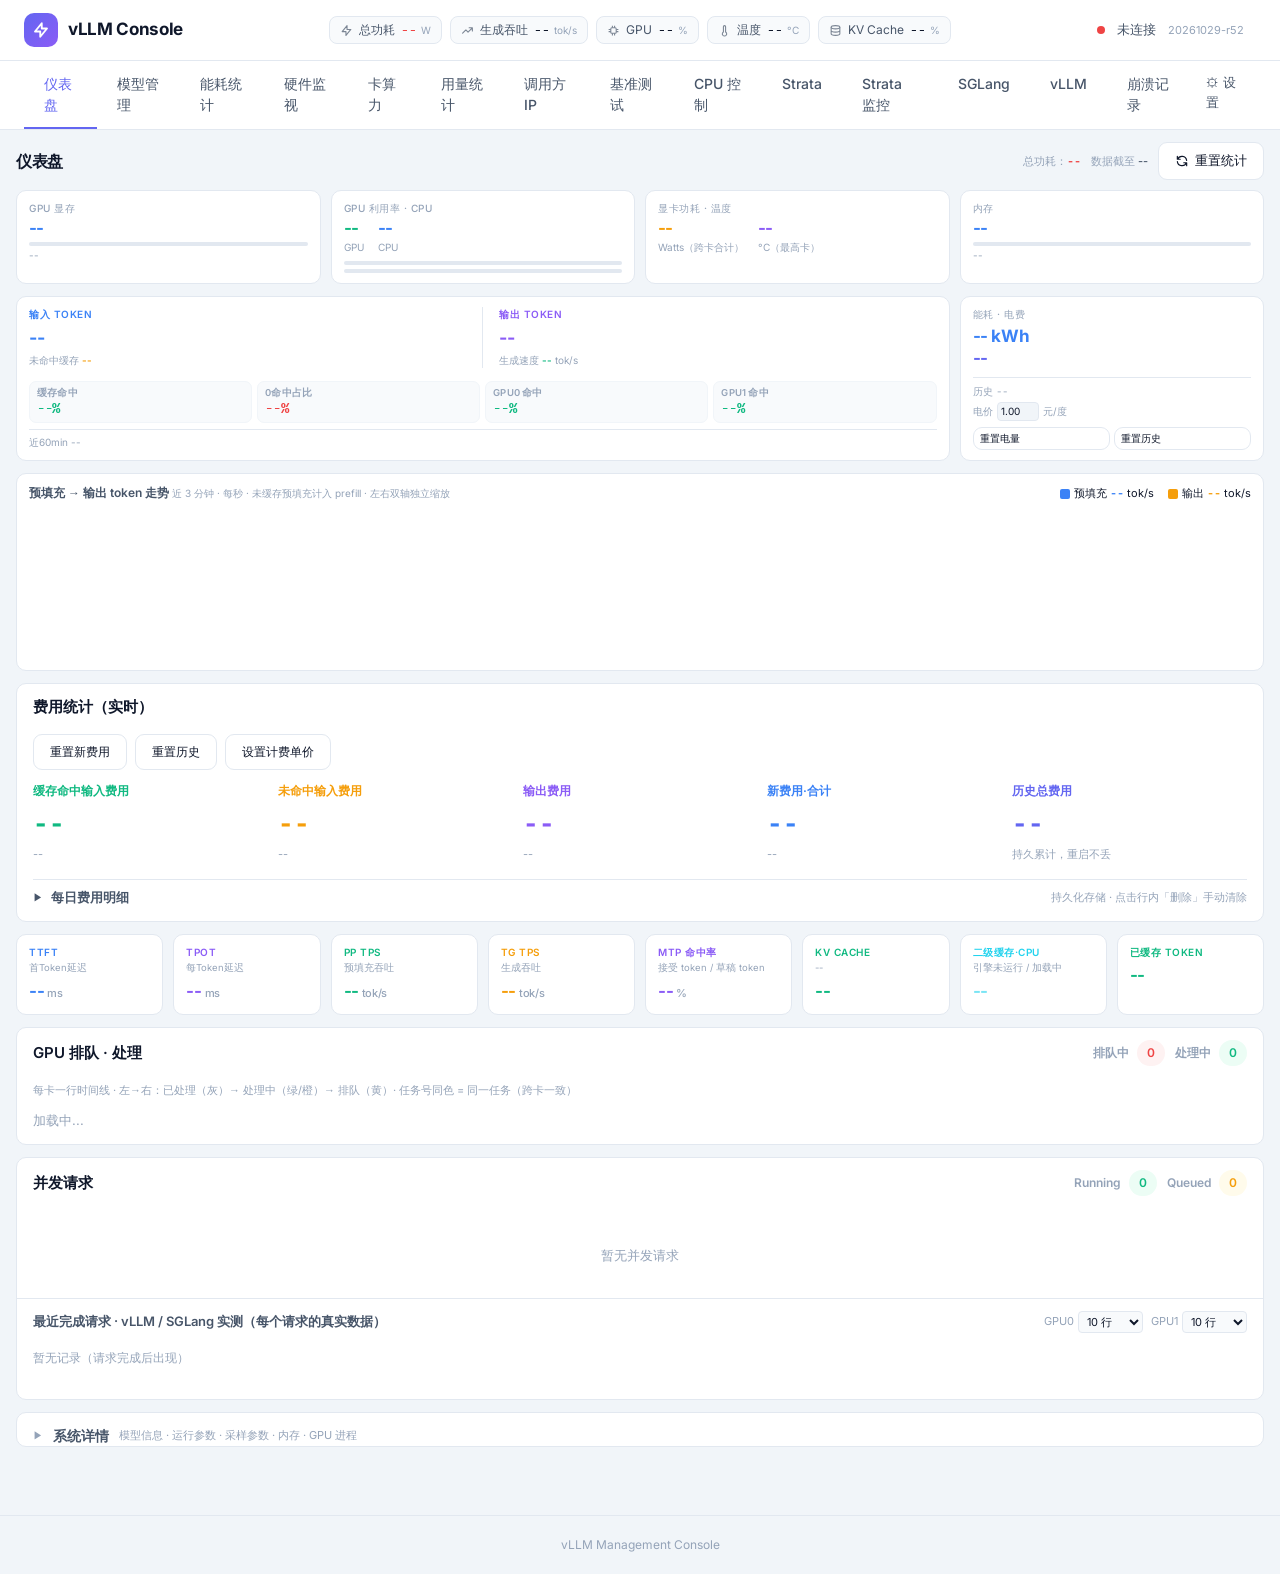
==== commit 12ccbf04: "fix(gpu-uptime): 通电时间主值切换为出厂真值口径[gpu-uptime-inforom-1029]（页面 r52，已上线 .127）——纠错：首版误判『硬件不提供出厂累计通电时间』，用" ====
--- a/index.html
+++ b/index.html
@@ -1603,7 +1603,7 @@
                     <div class="overflow-x-auto">
                         <table class="tbl">
                             <thead><tr>
-                                <th>显卡</th><th>UUID</th><th style="text-align:right">累计通电</th><th style="text-align:right">折合</th><th>首见口径</th><th>状态</th>
+                                <th>显卡</th><th>UUID</th><th style="text-align:right">累计通电（出厂真值）</th><th style="text-align:right">折合</th><th>系统口径对账</th><th>状态</th>
                             </tr></thead>
                             <tbody id="upRows">
                                 <tr><td colspan="6" style="text-align:center;padding:18px;color:var(--text-tertiary)">读取中…</td></tr>
@@ -1611,8 +1611,8 @@
                         </table>
                     </div>
                     <div style="font-size:11px;color:var(--text-tertiary);margin-top:8px;line-height:1.7">
-                        <strong>口径说明</strong>：NVIDIA CMP/消费级卡的驱动与 NVML 均不提供"出厂至今累计通电时间"（10-29 实测核对 nvidia-smi 全字段，无任何通电时长项），本卡为<strong>系统开机记录可追溯口径</strong>——wtmp 与 journal 开机区间并集，逐卡按 GPU UUID 首见时间取交集：模块上线即在场的卡从追溯起点计，此后换入的新卡从实测首见起算，旧卡保留历史。<br>
-                        <strong>精度说明</strong>：本次开机起点取 /proc/uptime 反推的内核启动时刻（与 <code>uptime -s</code> 一致），实时逐秒累计；历史每次开机的记录点晚于真实上电/早于真实断电约半分钟~两分钟（BIOS 自检与关机流程区间无日志），累计误差量级为 开机次数×1 分钟上下，无法做到秒级还原——这是系统日志的固有上限，硬件不提供真实通断电时钟。
+                        <strong>口径说明</strong>：逐卡主值 = 显卡 <strong>INFOROM 终身通电计数器</strong>（<code>nvidia-smi --query-gpu=bbx.time_run</code>，即 -q 的 Inforom Time Data → Time Run；NVML nvmlDeviceGetBBXTimeData）——出厂开始累计、断电不丢、逐卡独立，即"出厂到现在"的真值。"系统口径对账" = 本机开机记录（wtmp∪journal 区间 ∩ 该卡首见）可追溯的通电时长，<strong>出厂真值 − 系统口径 ≈ 该卡来本机之前的通电时间</strong>；驱动不支持 bbx.time_run 时主值自动回落系统口径并标注。整机行仍为系统可追溯口径（主板无出厂计数器）。<br>
+                        <strong>勘误</strong>：本卡首版（今日 r50/r51）曾误判"硬件不提供出厂通电时间"——实际字段名为 Time Run，用 hours/uptime/lifetime 关键词检索全部漏网，经用户提示翻查 08-21 历史会话实锤后于 r52 修正。查字段存在性须多名字变体+通读全文。
                     </div>
                 </div>
             </div>
@@ -2210,7 +2210,7 @@
 })();
 
 let isConnected = false;
-const PAGE_VERSION = '20261029-r51'; // r51 = GPU 通电时间卡精度修复[gpu-uptime-live-1029]（用户实锤"时间没对"三处）：① 实时尾段——区间表 10min 一采，此前当前开机区间 end 钉在采样时刻：整机累计通电两次采样间冻结最长 10min、"本次开机"超 90s 直接显示 --；后端 live_tail 标记+读取时延到 now，逐秒实时。② 本次开机起点改 /proc/uptime 反推内核启动时刻（== uptime -s；wtmp boot 记录是启动中写入的晚数秒，用户对照即见偏差），只允许提前 6h 内防异常值。③ 显示全带年份到秒 YYYY-MM-DD HH:mm:ss、时长到秒（手工拼接不受 locale 影响），并显示 可追溯窗口−累计停机=通电 对账式核算；表格 DOM 重建指纹降分钟粒度防逐秒抖 DOM。unit +3（upLiveIv 三态）、fixture 重抓。 // r50 = 硬件监视页新增「GPU 累计通电时间」卡[gpu-uptime-1029]：显示显卡累计通电时间。口径铁律——NVIDIA CMP/消费卡驱动与 NVML 不提供"出厂至今通电时长"（10-29 实测 nvidia-smi -q 全文与 --help-query-gpu 均无该字段），故输出**系统开机记录可追溯口径**：后端 wtmp（last -x -F reboot，干净配对 end=关机时刻/still running=延到 now）∪ journal（journalctl --list-boots，当前 boot 延到 now）取并集合并去重叠（60s 容差桥接两源起止偏差）→ 整机累计通电+追溯起点+开机次数+本次开机已通时长；逐卡=区间∩[GPU UUID 首见, now]，首见持久化 gpu-uptime.json（模块首跑在场的卡按追溯起点计标 coverage、此后新 UUID 按实测计标 observed——换卡新卡从换卡时刻起算，旧卡保留历史标"已离场"）。采集走放弃式 spawnCollect（countFail=false 不连坐 GPU 熔断，ll 直读零提权零 nvidia-smi），启动即刷+10min 重采+60s 在场跟踪，两源同败保留上一帧（宁旧勿空），缺失一律 null 不以 0 冒充；API GET /v1/internal/gpu-uptime（只读）；前端卡 30s 轮询（hidden 门控）+指纹防重建 DOM，卡内固化口径说明脚注。 // r49 = 新增「调用方 IP」标签[client-ips-1027]：显示谁在调用模型 API（IP+归属地+调用数+最近活跃）。数据源两路合并——①引擎访问日志增量 tail（uvicorn 行，覆盖直连引擎端口全部调用方；日志行无逐行时间戳，lastSeen=控制台观测时刻 ±3s；首次运行从日志尾 ≤4MB 回填计数标「历史」）②控制台 /v1 代理入口记真实客户端 IP（引擎侧只见 127.0.0.1；代理生成请求 pending 对账去重不双计，来源标「代理」）。归属地：回环/内网/CGNAT 本地规则，公网 IPv4 走 ip-api.com 中文解析（≤50/批、7 天缓存、失败退避 10min），IPv6 如实标不解析。独立页 /static/client-ips.html（KPI/筛选/搜索/行展开路径明细，自愈轮询同 compute）；API GET /v1/internal/client-ips + POST .../cmd {clear|save}；配置 client-ips.json 热加载（activeWindowSec/retentionDays/maxIps/geoEnabled），计数落盘 client-ips-state.json（控制台重启不丢） // r48 = 硬件监视页新增「GPU 高功耗记录」卡[gpu-powerlog-1025]：任一张 GPU 功耗 ≥ 阈值（默认 300W，可配）即记一条越阈快照——时间/触发卡/该卡功耗/各卡功耗/GPU 合计/整机总功耗（与能耗页同口径，无新鲜采样如实 --）/利用率/温度；判定复用 1s GPU 采样帧零新增 nvidia-smi 压力，同卡连续超标按 minIntervalSec（缺省 5s）防洪泛；落盘 gpu-power-log.jsonl（重启不丢，环形 maxRecords 摊还截尾），配置 gpu-powerlog.json 热加载（缺省启用），API GET /v1/internal/power-log + POST .../cmd {save|clear}（POST 走口令拦截）。 // r47 = 仪表盘「最近完成请求」下方新增「vLLM 实测聚合（输出真实数据）」表[vllm-agg-1017]：对上表当前显示的 vLLM 行按实例端口分组汇总（多实例逐行 + 合计行；SGLang 行不进），列=条数/ΣPrompt/Σ缓存命中(含命中率)/Σ二级缓存命中/Σ预填充/Σ生成/聚合pp TPS/首token均值/Σdecode耗时/聚合tg TPS/逐行速度中位数/速度区间/MTP接受率；聚合速度一律 Σtoken/Σ时间（加权真值，与组头 tg TPS 同口径），不用逐行算术平均防短请求带偏；明细表被 sglang_export_off 隐藏或无记录时聚合表同步清空；零后端改动，index.html 每请求读盘刷新即生效 // r46 = 二级缓存卡 simple 口径纠偏[kvoff-simple-honest]：SimpleCPU 池=锁页匿名内存不进 /dev/shm，主值不再显示 tmpfs 杂项值（NCCL psm_* ~0.7GiB 恒定噪音）改「锁页池·启动即满配」；后端接入官方 simple_kv_offload_* 族（used/pending/capacity blocks，在飞钉住真值，需重启生效——未重启前端照旧显示不报错）；仪表盘卡 tooltip 同步 // r45 = 新增「⚙ 设置」标签显示设置[tab-prefs]：导航最右齿轮弹窗勾选要显示的标签（13 项），存 localStorage consoleHiddenTabs 仅本浏览器生效、零后端改动零重启；隐藏=导航项 display:none（tab-content/已加载 iframe 不动，切回即恢复），当前激活标签被隐藏自动切到首个可见，至少保留一个防自锁；switchTab 高亮从 DOM 序号 map 改 data-tab 查找（免维护）；顺带清除 09-23 开源发布混入的调试残留（每次刷新 700ms 后自动跳硬件监视）——默认标签恢复仪表盘 // r44 = 10-16 新增「卡算力」标签[card-compute]：逐卡理论峰值 FP32（芯片表档/观测加速档双口径）/ 实时估算算力（峰值×频率达成率×利用率）/ Tensor 参考（GA100 倍率）/ 频率达成率 / 显存频率 / 功耗墙与限频原因位 / 5 分钟算力曲线；独立页 /static/compute.html 走通用静态路由（零重启），数据复用只读接口 /v1/internal/gpu + /v1/internal/gpu-ctl，不改 server.js；页脚固化口径警示（1695=芯片能力表 vs 实测 boost 顶 1470；利用率≠数据通路占用） // r43 = 10-14 GPU 排队卡块内文本全部单行化[gq-nowrap]（用户实锤撑高形态：预填充块长数字「169,610 / 170,000 tok (估)」在 130px 块宽折行+进度条行 → 块变高撑开时间线）：预填充数值行/输出「N tok 已输出」行/headRow 标签一律 nowrap+省略号+title 全文；block 容器 overflow:hidden 防横向溢出；配合 r42 容器定高 76px，队列任何状态卡片高度恒定 // r42 = 10-14 GPU 排队·处理时间线固定高度 76px[gq-fixed-h]（用户要求队列任务块高度固定）：各块行数/字号不一（有/无任务号、＋N 排队、空态），stretch 容器高度原随最高块浮动——现容器定高 76px、块 height:100% 垂直居中填充、空态同高，队列增删换型一律不改卡片高度 // r41 = 10-14 修复「槽被撑开」真因在 GPU 排队卡[gq-row-h]（用户定位）：预填充块原 4 行（标题/done÷total/进度条/tok/s）比其它块多一行，预填充段出现时整条时间线变高、连带下方并发卡位移——进度条与速度合并为一行压成 3 行等高（悬停 title 看精确值）；「刚进入」占位块提示文案改单行防折行撑高 // r40 = 10-14 输出行回原始高度 60px、预填充行改与输出行同构同高[conc-row-h-60]：预填充两行 grid 布局改三段式弹性（左标题+meta/中进度条+曲线 40→24px/右 Decode+Prefill 双值列），空位行同 60px；live token 预览与 meta 行互换（60px 预算不叠加），预览体压到 12px // r39 = 10-14 槽位高度=刚好装下预填充/输出行[conc-row-h]：数据行 84→80px（预填充行自然高 ~76px+余量，两态内容均不裁切）；空位占位行同高 80px（请求装配/释放整板零布局位移，消除尺寸适配跳动）；live token 预览体 38→18px 收进行内预算（column-reverse 恒显最新行） // r38 = 10-14 并发卡「输出中/预填充中」槽行统一固定高度 84px[conc-row-h]（预填充行原 ~77px、输出行原 ~60px、带 live 预览 ~120px，两态切换行高跳动）；live 预览体 48→38px，超高裁切顶部（column-reverse 保最新 token 行可见）；空位占位行保持细行 // r37 = 10-14 并发卡改固定槽位板[conc-slot-board]（用户方案）：行数恒等于 max-num-seqs（每实例，model-params 真值 30s 缓存，兜底 4），vLLM rid 条目装配进槽位（先占先得、条目存续槽号不变、退场释放），空槽显「槽位 N · 空闲」占位行——行数从结构上不可能超发；live 优先占位、保持行填余、溢出让位不显示；删除「明细捕获中/明细未捕获」特判分支（板子天然覆盖）；空闲时板下附「上次请求 Decode/Prefill」行 // r36 = 10-14 conc-v2 语义修正：保持行（旧快照）标签一律「上次 Decode/Prefill」并半透明（原显「当前·实测/均值」误导）；配合后端 [rid-stable-1014]（v3 激活时行数权威=注册行、活跃 rid 永不退绑、最近邻只给从未绑定行、容差 30s→10s）——真实配对采样实锤后端行↔rid 每拍错位才是历次「几行/跳号/曲线断」总根源 // r35 = 10-14 并发请求卡推倒重写[conc-v2]：清空 r23~r34 十轮叠加的 slot-pin/hold/cap/spdHold/genHist/sparkKey/pinId 补丁层，改为单一「请求注册表」模型——条目=vLLM 请求（主键 rid，prefill 期暂记 REQ 号、rid 晚到同条目改登不换行），行位=首现序永不重排，行保持到输出结束（>1.5s 无数据退场，闪断期原位半透明驻留），曲线=引擎真值 Δg/Δt 逐拍采样（500ms/点窗 15s 贝塞尔，保持行不记录），Decode=本行实时→全程均值→上一显示值→分摊（与 GPU 排队卡同源），Prefill=未缓存÷耗时按 exact 标语义，空闲显上次请求实测；GPU 排队卡不受影响 // r34 = 10-14 并发行「保持原位到输出结束」[conc-row-until-end + conc-spark-sticky]：① 缺席保持行不再受「本拍行数≥running 就不补」限制——末次数据 2.5s 内一律原位保持（半透明），后端行集轮换/rid 闪断期曲线与位置都不动，2.5s 无更新才判输出结束退场；live 行恒显、保持行只占 running+1 的额外名额（最近可见优先），既不闪断也不堆积② 曲线键钉到槽位首见身份 __sparkKey（rid 晚到/REQ 轮换不换键不重启），采样点记录移入行渲染循环、保持行不记录旧快照 // r33 = 10-14 并发卡输出曲线细粒度[conc-spark-fine]：① decode 行曲线数据源改引擎真值累计 tokens_generated 的逐拍差分 Δg/Δt（500ms 粒度、每行独立、key=rid 跨行轮换连续；显示值含均值/分摊回落会把曲线拉平，差分保留真实瞬时起伏；dt<250ms 或 g 回落不发放）② 折线改 Catmull-Rom 三次贝塞尔平滑（同 PD 图手法）；再细到 100ms 级（引擎每步）需后端随 stats 下发 v3 逐步样本，待控制台重启窗口 // r32 = 10-14 并发请求行速度区改 Strata 监控 Speed 卡版式[strata-speed-ui]：大号数值+t/s 单位、下方灰字语义标签（当前 Decode·实测/均值/分摊、上次请求 Decode；当前/本请求 Prefill·实测/估、上次请求 Prefill），Decode/Prefill 双值并排（prefill 行 Decode 显 --），走势线保留；计算逻辑不变（Decode=后端本行实时→全程均值→上一值→分摊，与 GPU 排队卡同源；Prefill=未缓存 prompt÷预填充耗时，同 Strata (prompt−reused)/prompt_ms 式）；prefill 行进度对 done/total 挪入 meta 行 // r31 = 10-14 并发卡显示身份钉稳[conc-pin-id]：REQ 号只是后端行槽位流水号（rt.seq，gauge 滞后+绑定抖动致同请求换号，用户所见「REQ-480923 一直变」），首见 REQ 号+vLLM rid 钉在槽位上随行轮换不变，meta 行显示「REQ-xxx · rid8」 // r30 = 10-14 并发卡速度口径与「GPU 排队·处理」卡对齐[conc-gq-rate]（用户确认排队卡数值正确并要求采用）：Decode=后端本行实时 avg_speed_3s → 本行全程均值 avg_speed（buildGpuQueueSegs 同款）→ 上一值(≤60s 不空窗) → 实例吞吐÷行数分摊（最后兜底）；撤除 r29 前端 rid 滑窗测速与 r26 提前的分摊层（两者都会让行值偏离排队卡口径）；sparkline 保留 rid 稳定键 // r29 = 10-14 并发卡每行独立实时测速[conc-rid-rate]：r26 的分摊兜底过前导致「所有并发速度都一样」（截图 6 行同显 11 tok/s·分摊）——tokens_generated 是引擎按 vLLM rid 上报真值，前端按 rid 每拍采样自算滑窗 Δg/Δt（rid 跨行轮换稳定，后端行窗因绑定抖动常不出数）；Decode 优先级改为 后端本行实时→前端本 rid 滑窗实测→本行全程均值→实例分摊(最后兜底)→上一值；sparkline 键改 rid 优先（REQ 轮换曲线不断） // r28 = 10-14 并发卡行数封顶 [conc-one-row-per-rid 1014b]：后端行集整拍轮换（REQ 号滚动+rid 闪断）时旧缺席保持行逐拍堆积，3 个并发显示 9 行（截图实锤）——保持行只补「本拍行数 < running」的缺口且补后总行数 ≤ running，多槽位竞争取最近可见者优先；并发数即行数上限 // r27 = 10-14 并发卡「一个并发一行」[conc-one-row-per-rid]：按 vLLM rid 判身份——同拍多行命中同一身份（绑定抖动期旧行仍挂 rid 别名+新行绑到同一 rid；REQ 号被接管后旧槽位留幽灵行）→ 身份并入同一槽位（排位取更早者）且只保留信息最全的一行（有 rid > 有 live 流预览 > 生成量大者），合并后的空壳槽位不再产生缺席保持幽灵行；根治用户所见「一个并发出现几行数据」 // r26 = 10-14 并发卡速度优先级对齐 Strata「生成中=当前 Decode」[strata-rule-1012b]：v3 每行实时滑窗在并发短请求下常未成熟（请求 2~5s 完成，窗需 ≥1.5s+末样本 ≤2.2s），旧逻辑此时回落本行全程均值（滞后恒定值，看起来"没变化"）——新增第二优先级：实例当前 Decode 吞吐(last_second.tokens)÷并发输出行数（标「实时 tok/s·分摊」，各行同值=Strata 速度卡当前 Decode 的行级等价）；完整链=本行实时实测→当前 Decode 分摊→本行全程均值→上一值(≤60s)，sparkline 同源 // r25 = 10-12 并发请求卡速度规则对齐「Strata 监控」速度卡[strata-rule-1012]：① Decode/Prefill 数值不空窗——回落链 当前实测→本请求全程均值→最近一次有效实测值（≤60s，行级缓存 __concSpdHold），回落时子标签明示「上一值」并半透明，滑窗未成熟期不再闪 --（同 Strata：生成中=当前 Decode，空闲=上次请求 Decode）；② decode 行预填充小字标语义：本请求实测 / 上次请求（后端回落值口径）/ 上一值；③ 空闲态在「等待请求...」下补显 上次请求 Decode/Prefill（主源=最近完成请求 request-traces 实测：decode_tps、prefill=(prompt−cached)/prefill_s 实算口径，与 Strata (prompt−reused)/prompt_ms 同式；无记录退回行级缓存 ≤2min）；④ sparkline 历史同源回落，曲线不再因单拍无值塌 0 // r24 = 10-12 行位固定补第二层防御[conc-hold]：后端某拍轮换掉仍在跑的行时，前端按上一拍数据原位保持显示 ≤2.5s（半透明+tooltip），整列不再因单拍缺行上下移；槽位释放窗口不变 15s // r23 = 10-12 并发请求卡行位固定（[conc-slot-pin 1012]）：后端 rt.live 行序因 gauge 滞后 retire + 身份 parked 按 rid 复活而整段轮换（实测 4 行每拍对调位置），前端新增 __concSlotOrder 按行身份（taskId||id）首现排位、新行追加末尾、缺席 15s 释放槽位，行位置不再动态排序；live token 流在重排前按后端原始顺序 zip 绑定（r.__lv），预览不串行 // r22 = 10-10 新增「崩溃记录」标签：独立页 /crash.html 展示引擎崩溃时间+根因+证据原文（筛选/搜索/KPI），数据源 = 独立守护进程 crash-watch.mjs（systemd --user fnx-crash-watch.service，不占控制台事件循环、不重启控制台）：model-manager 实例快照两轮缺席+/proc 校验=进程消失、看门狗「确认离线」精确时间戳、server.log 启停事件抑制人工停止/控制台重启连坐、日志尾部签名定根因（EngineDead/CUDA OOM/非法内存/NCCL/断言/段错误/磁盘满…）+ dmesg OOM/Xid 补充，首跑回填历史崩溃（watchdog 日志+vllm 日志+dmesg），产出 static/crash-records.json // r21 = 10-09 硬件监视页新增「GPU 高温自动关机守护」卡（[gpu-hotshield 1009]）：任一张 GPU max(核心,显存)温度 ≥ 阈值且持续 holdSec 秒 → 先优雅停全部 vLLM/SGLang 实例（限时 45s）→ gpu-ctl halt（root：sync + systemctl poweroff）关闭本机；graceSec 倒计时全屏红幅（任意标签可见+跨标签 alert 提醒）可手动取消，降温自动取消，数据盲态（>15s 无 GPU 采样）不判定并撤销倒计时，cooldownMin 防关机-开机振荡；配置 gpu-hotshield.json 热加载、POST /v1/internal/hotshield/cmd {save|cancel}、状态 1s 轮询、事件历史落 gpu-hotshield-state.json。 // r20 = 10-08 新增「Strata 监控」标签：克隆 Strata Web UI Monitor 页（http://192.168.1.38:8080/#monitor）——内嵌 /strata-monitor.html（模型状态/八指标卡带 sparkline/上下文仪表/逐请求表/会话缓存/MCP），后端 [strata-remote-monitor] 模块代理远端 /metrics+/health+/mcp（800ms TTL+单飞+AbortController 超时；目标地址 strata-remote.json 热加载，缺省 .38:8080；浏览器直连远端会被 CORS 拦，必须走代理）。 // r19 = 10-07 「最近完成请求」表新增 二级缓存命中 列（在 缓存命中 右侧）：数据是逐请求真值，非估算——vLLM 侧由 rt-patch #12（dsh_extcache_rt）在 Request.take_prefill_stats 摘取官方 PrefillStats 的一瞬记下 num_external_cached_tokens/num_local_cached_tokens 分项，请求完成时落盘 vllm-ext-cache.jsonl，后端按 rid join（含 -8hex 内部后缀）；SGLang 侧直接映射官方 exporter 的 cached_tokens_storage_backend/cached_tokens_local。无该项数据时如实显示 --（绝不用「缓存命中」总数冒充），并在表尾给一句原因说明；组头聚合并列显示 二级缓存命中率＝Σ二级命中/Σprompt。新列生效需引擎带补丁重启（控制台重启不影响）。 // r18 = 10-06 仪表盘曲线提速平滑 + 停刷防御：① PD 动态图轮询 1s→500ms、序列 EMA(α=0.3) 平滑、折线改 Catmull-Rom 贝塞尔、当前值读数用平滑值（曲线跟进更快、无逐秒锯齿）；② 并发卡（500ms 独立轮询）成功渲染即盖 _lastRenderAt——原实现只在主链整轮结束后盖章，后端毛刺期（stats 实测 p95≈1.9s、峰值 4s）主链一轮拖十几秒时看门狗误判正常不自愈，现并发卡心跳成为独立渲染推进信号；③ 后端 stats 加 350ms 结果缓存（同窗口多消费者只算一次）。 //  r17 = 10-06 并发实时测速稀释修复：v3TouchRow 活跃期全程均值分母钉在 min(now, 最后产出/新行)（停增/暂离期不发稀释值，截图 g=8·34s·0.2 形态根治）；v3goneAt 冻结滞留窗 15s→5s；bindRow 复活清 stale goneAt 锚；active_requests.elapsed_s 同源钉锚。 // 页面版本戳：右上角显示，用于识别浏览器是否跑的是旧缓存页（r16 = 10-05 修复 vLLM 运行日志空白：祖先链 argv 判据对「重定向在 wrapper shell 内部」的现行启动链失明（引擎属 root 读不到其 fd），新增祖先链 fd1/fd2 指向 .log + 内容校验判据 ancestorFdLogFile，接入选日志两条链（pickLogFromProcs ⓪ / pickScriptModelLogFile ①″）；端点透传 fallback、前端红条明示兜底 vllm.log；页面版本戳：右上角显示，用于识别浏览器是否跑的是旧缓存页（r15 = EPYC 板两处口径修复：① 封装温度——该机 /sys/class/thermal 为空、k10temp 只挂 hwmon，采样器加 hwmon 回落（Tctl/Package 优先、避开逐 CCD 的 Tccd 分量）；② CPU 缓存——后端从只读 cpu0 改为全核扫共享域聚合并行输出（7F52 的 16 个 16MB L3 域合计 256MB 如实呈现，前端加「N域×slice」标注）；r14 = 10-05 换装适配（AMD EPYC 7F52 16C/32T + H12D-8D + 3×CMP 170HX + 32GB 内存）：主端口自愈三层防御（6s 定时兜底重探 / ticker busy>15s 强制放行 / stats 空数据触发纠偏——换装开机时序竞态会令主端口永久粘滞缺省 8000、仪表盘整页假 {}）；cpu-ctl v3 跨平台化（睿频通道 intel_pstate/no_turbo⇄cpufreq/boost 自适应、温度 coretemp⇄k10temp 回落、platform 串运行时生成）；SCRIPT_MODELS.base 换 32GB 账（pp:3、kvoff:0、PLE INT8+disk）；新 standard 预设 current-pp3-1m-mtp4-int8disk-32g；双卡文案改卡数自适应；r13 = SM 数量改走 CUDA 属性直读（cuDeviceGetAttribute MULTIPROCESSOR_COUNT，真实拓扑含 SM-RECONFIG 解锁态=74）——r12 的核数折算是错的：GA102 每 SM=64 核且 NVML 核数字段是固件静态表不随解锁变；r12 = 修正 SM 数量口径：NVML GetNumGpuCores 实为 CUDA 核数（4736），后端按计算能力折算真 SM 数（GA102=128核/SM→37），明细表主值 SM 数、副值 CUDA 核数；r11 = 硬件监视页 GPU 卡显示 SM 数量（后端 NVML nvmlDeviceGetNumGpuCores 经 python3 ctypes 采集并入 __gpuStatic 5min 缓存；明细表新增「SM 数量」列 + 逐卡标题后缀「· N SM」）；r10 = 硬件监视页新增「GPU 功耗/频率调节」卡（gpu-ctl 白名单提权：pl 即时生效+同步开机持久化 drop-in / SM 频率锁 lgc/rgc / 功耗墙角标 / 快捷档 150-300W）；r9 = vLLM 标签页「CPU KV 二级缓存」详细化：新增后端 /v1/internal/kv-detail（连接器/容量/tmpfs 驻留/命中率/累计存取/6s 滑窗速率/整机内存压力），vllm.html 卡片四表+概览条+口径脚注；r8 = vLLM 标签页内嵌 /vllm.html（实例归因兜底走 listVllmInstances）；r7 = SGLang 适配：脚本栈启动参数 SG_* 下发/弹窗 runtime 跟随/二级缓存卡「不适用」口径/最近请求导出缺失黄条/新「SGLang」标签内嵌 /sglang.html；r6 = 显卡显存温度（温度 KPI 副值 / 明细表温度列 / 仪表盘逐卡徽章 / 页头温度 tooltip，源 nvidia-smi temperature.memory）+ vLLM 运行日志源改走「在跑引擎祖先链 argv」通用判据；r5 = 并发卡实时 tok/s 换 v3 引擎每步输出真值流（逐请求精确实测，speed_src v3/v3-exact）；r3 = 二级缓存·CPU 卡常驻三态 + /dev/shm 物理驻留真值 + 二级缓存查询/命中；r2 = 启动页采样默认定档 t1/p0.95/k20/minp0/rp1 + 思考深度默认 xhigh；r1 = 二级缓存卡双栈指标 + 运行参数 PLE 精度/驻留双栈判据）
+const PAGE_VERSION = '20261029-r52'; // r52 = GPU 通电时间主值切换出厂真值口径[gpu-uptime-inforom-1029]（用户实锤"之前能精确查到"，翻查 08-21 历史会话坐实我 r50 漏检）：逐卡主值=nvidia-smi bbx.time_run（Inforom Time Data→Time Run，NVML nvmlDeviceGetBBXTimeData，卡 INFOROM 终身通电计数器，断电不丢逐卡独立，驱动 610.43.03 实测支持）；wtmp∪journal 系统口径降为对账列（出厂真值−系统口径≈来本机之前通电时间，>1 天才显示防噪音）；驱动不支持该字段时主值自动回落系统口径并标黄"系统口径"；GPU 查询走 gpuQuery 单飞熔断通道并入 10min 刷新，全源失败才保留旧帧。卡内脚注固化勘误：首版 grep hours/uptime/lifetime 漏掉字段真名 Time Run——查字段存在性须多名字变体+通读全文。unit +2（upParseTimeRun 正常/N-A）、fixture 重抓。 // r51 = GPU 通电时间卡精度修复[gpu-uptime-live-1029]（用户实锤"时间没对"三处）：① 实时尾段——区间表 10min 一采，此前当前开机区间 end 钉在采样时刻：整机累计通电两次采样间冻结最长 10min、"本次开机"超 90s 直接显示 --；后端 live_tail 标记+读取时延到 now，逐秒实时。② 本次开机起点改 /proc/uptime 反推内核启动时刻（== uptime -s；wtmp boot 记录是启动中写入的晚数秒，用户对照即见偏差），只允许提前 6h 内防异常值。③ 显示全带年份到秒 YYYY-MM-DD HH:mm:ss、时长到秒（手工拼接不受 locale 影响），并显示 可追溯窗口−累计停机=通电 对账式核算；表格 DOM 重建指纹降分钟粒度防逐秒抖 DOM。unit +3（upLiveIv 三态）、fixture 重抓。 // r50 = 硬件监视页新增「GPU 累计通电时间」卡[gpu-uptime-1029]：显示显卡累计通电时间。口径铁律——NVIDIA CMP/消费卡驱动与 NVML 不提供"出厂至今通电时长"（10-29 实测 nvidia-smi -q 全文与 --help-query-gpu 均无该字段），故输出**系统开机记录可追溯口径**：后端 wtmp（last -x -F reboot，干净配对 end=关机时刻/still running=延到 now）∪ journal（journalctl --list-boots，当前 boot 延到 now）取并集合并去重叠（60s 容差桥接两源起止偏差）→ 整机累计通电+追溯起点+开机次数+本次开机已通时长；逐卡=区间∩[GPU UUID 首见, now]，首见持久化 gpu-uptime.json（模块首跑在场的卡按追溯起点计标 coverage、此后新 UUID 按实测计标 observed——换卡新卡从换卡时刻起算，旧卡保留历史标"已离场"）。采集走放弃式 spawnCollect（countFail=false 不连坐 GPU 熔断，ll 直读零提权零 nvidia-smi），启动即刷+10min 重采+60s 在场跟踪，两源同败保留上一帧（宁旧勿空），缺失一律 null 不以 0 冒充；API GET /v1/internal/gpu-uptime（只读）；前端卡 30s 轮询（hidden 门控）+指纹防重建 DOM，卡内固化口径说明脚注。 // r49 = 新增「调用方 IP」标签[client-ips-1027]：显示谁在调用模型 API（IP+归属地+调用数+最近活跃）。数据源两路合并——①引擎访问日志增量 tail（uvicorn 行，覆盖直连引擎端口全部调用方；日志行无逐行时间戳，lastSeen=控制台观测时刻 ±3s；首次运行从日志尾 ≤4MB 回填计数标「历史」）②控制台 /v1 代理入口记真实客户端 IP（引擎侧只见 127.0.0.1；代理生成请求 pending 对账去重不双计，来源标「代理」）。归属地：回环/内网/CGNAT 本地规则，公网 IPv4 走 ip-api.com 中文解析（≤50/批、7 天缓存、失败退避 10min），IPv6 如实标不解析。独立页 /static/client-ips.html（KPI/筛选/搜索/行展开路径明细，自愈轮询同 compute）；API GET /v1/internal/client-ips + POST .../cmd {clear|save}；配置 client-ips.json 热加载（activeWindowSec/retentionDays/maxIps/geoEnabled），计数落盘 client-ips-state.json（控制台重启不丢） // r48 = 硬件监视页新增「GPU 高功耗记录」卡[gpu-powerlog-1025]：任一张 GPU 功耗 ≥ 阈值（默认 300W，可配）即记一条越阈快照——时间/触发卡/该卡功耗/各卡功耗/GPU 合计/整机总功耗（与能耗页同口径，无新鲜采样如实 --）/利用率/温度；判定复用 1s GPU 采样帧零新增 nvidia-smi 压力，同卡连续超标按 minIntervalSec（缺省 5s）防洪泛；落盘 gpu-power-log.jsonl（重启不丢，环形 maxRecords 摊还截尾），配置 gpu-powerlog.json 热加载（缺省启用），API GET /v1/internal/power-log + POST .../cmd {save|clear}（POST 走口令拦截）。 // r47 = 仪表盘「最近完成请求」下方新增「vLLM 实测聚合（输出真实数据）」表[vllm-agg-1017]：对上表当前显示的 vLLM 行按实例端口分组汇总（多实例逐行 + 合计行；SGLang 行不进），列=条数/ΣPrompt/Σ缓存命中(含命中率)/Σ二级缓存命中/Σ预填充/Σ生成/聚合pp TPS/首token均值/Σdecode耗时/聚合tg TPS/逐行速度中位数/速度区间/MTP接受率；聚合速度一律 Σtoken/Σ时间（加权真值，与组头 tg TPS 同口径），不用逐行算术平均防短请求带偏；明细表被 sglang_export_off 隐藏或无记录时聚合表同步清空；零后端改动，index.html 每请求读盘刷新即生效 // r46 = 二级缓存卡 simple 口径纠偏[kvoff-simple-honest]：SimpleCPU 池=锁页匿名内存不进 /dev/shm，主值不再显示 tmpfs 杂项值（NCCL psm_* ~0.7GiB 恒定噪音）改「锁页池·启动即满配」；后端接入官方 simple_kv_offload_* 族（used/pending/capacity blocks，在飞钉住真值，需重启生效——未重启前端照旧显示不报错）；仪表盘卡 tooltip 同步 // r45 = 新增「⚙ 设置」标签显示设置[tab-prefs]：导航最右齿轮弹窗勾选要显示的标签（13 项），存 localStorage consoleHiddenTabs 仅本浏览器生效、零后端改动零重启；隐藏=导航项 display:none（tab-content/已加载 iframe 不动，切回即恢复），当前激活标签被隐藏自动切到首个可见，至少保留一个防自锁；switchTab 高亮从 DOM 序号 map 改 data-tab 查找（免维护）；顺带清除 09-23 开源发布混入的调试残留（每次刷新 700ms 后自动跳硬件监视）——默认标签恢复仪表盘 // r44 = 10-16 新增「卡算力」标签[card-compute]：逐卡理论峰值 FP32（芯片表档/观测加速档双口径）/ 实时估算算力（峰值×频率达成率×利用率）/ Tensor 参考（GA100 倍率）/ 频率达成率 / 显存频率 / 功耗墙与限频原因位 / 5 分钟算力曲线；独立页 /static/compute.html 走通用静态路由（零重启），数据复用只读接口 /v1/internal/gpu + /v1/internal/gpu-ctl，不改 server.js；页脚固化口径警示（1695=芯片能力表 vs 实测 boost 顶 1470；利用率≠数据通路占用） // r43 = 10-14 GPU 排队卡块内文本全部单行化[gq-nowrap]（用户实锤撑高形态：预填充块长数字「169,610 / 170,000 tok (估)」在 130px 块宽折行+进度条行 → 块变高撑开时间线）：预填充数值行/输出「N tok 已输出」行/headRow 标签一律 nowrap+省略号+title 全文；block 容器 overflow:hidden 防横向溢出；配合 r42 容器定高 76px，队列任何状态卡片高度恒定 // r42 = 10-14 GPU 排队·处理时间线固定高度 76px[gq-fixed-h]（用户要求队列任务块高度固定）：各块行数/字号不一（有/无任务号、＋N 排队、空态），stretch 容器高度原随最高块浮动——现容器定高 76px、块 height:100% 垂直居中填充、空态同高，队列增删换型一律不改卡片高度 // r41 = 10-14 修复「槽被撑开」真因在 GPU 排队卡[gq-row-h]（用户定位）：预填充块原 4 行（标题/done÷total/进度条/tok/s）比其它块多一行，预填充段出现时整条时间线变高、连带下方并发卡位移——进度条与速度合并为一行压成 3 行等高（悬停 title 看精确值）；「刚进入」占位块提示文案改单行防折行撑高 // r40 = 10-14 输出行回原始高度 60px、预填充行改与输出行同构同高[conc-row-h-60]：预填充两行 grid 布局改三段式弹性（左标题+meta/中进度条+曲线 40→24px/右 Decode+Prefill 双值列），空位行同 60px；live token 预览与 meta 行互换（60px 预算不叠加），预览体压到 12px // r39 = 10-14 槽位高度=刚好装下预填充/输出行[conc-row-h]：数据行 84→80px（预填充行自然高 ~76px+余量，两态内容均不裁切）；空位占位行同高 80px（请求装配/释放整板零布局位移，消除尺寸适配跳动）；live token 预览体 38→18px 收进行内预算（column-reverse 恒显最新行） // r38 = 10-14 并发卡「输出中/预填充中」槽行统一固定高度 84px[conc-row-h]（预填充行原 ~77px、输出行原 ~60px、带 live 预览 ~120px，两态切换行高跳动）；live 预览体 48→38px，超高裁切顶部（column-reverse 保最新 token 行可见）；空位占位行保持细行 // r37 = 10-14 并发卡改固定槽位板[conc-slot-board]（用户方案）：行数恒等于 max-num-seqs（每实例，model-params 真值 30s 缓存，兜底 4），vLLM rid 条目装配进槽位（先占先得、条目存续槽号不变、退场释放），空槽显「槽位 N · 空闲」占位行——行数从结构上不可能超发；live 优先占位、保持行填余、溢出让位不显示；删除「明细捕获中/明细未捕获」特判分支（板子天然覆盖）；空闲时板下附「上次请求 Decode/Prefill」行 // r36 = 10-14 conc-v2 语义修正：保持行（旧快照）标签一律「上次 Decode/Prefill」并半透明（原显「当前·实测/均值」误导）；配合后端 [rid-stable-1014]（v3 激活时行数权威=注册行、活跃 rid 永不退绑、最近邻只给从未绑定行、容差 30s→10s）——真实配对采样实锤后端行↔rid 每拍错位才是历次「几行/跳号/曲线断」总根源 // r35 = 10-14 并发请求卡推倒重写[conc-v2]：清空 r23~r34 十轮叠加的 slot-pin/hold/cap/spdHold/genHist/sparkKey/pinId 补丁层，改为单一「请求注册表」模型——条目=vLLM 请求（主键 rid，prefill 期暂记 REQ 号、rid 晚到同条目改登不换行），行位=首现序永不重排，行保持到输出结束（>1.5s 无数据退场，闪断期原位半透明驻留），曲线=引擎真值 Δg/Δt 逐拍采样（500ms/点窗 15s 贝塞尔，保持行不记录），Decode=本行实时→全程均值→上一显示值→分摊（与 GPU 排队卡同源），Prefill=未缓存÷耗时按 exact 标语义，空闲显上次请求实测；GPU 排队卡不受影响 // r34 = 10-14 并发行「保持原位到输出结束」[conc-row-until-end + conc-spark-sticky]：① 缺席保持行不再受「本拍行数≥running 就不补」限制——末次数据 2.5s 内一律原位保持（半透明），后端行集轮换/rid 闪断期曲线与位置都不动，2.5s 无更新才判输出结束退场；live 行恒显、保持行只占 running+1 的额外名额（最近可见优先），既不闪断也不堆积② 曲线键钉到槽位首见身份 __sparkKey（rid 晚到/REQ 轮换不换键不重启），采样点记录移入行渲染循环、保持行不记录旧快照 // r33 = 10-14 并发卡输出曲线细粒度[conc-spark-fine]：① decode 行曲线数据源改引擎真值累计 tokens_generated 的逐拍差分 Δg/Δt（500ms 粒度、每行独立、key=rid 跨行轮换连续；显示值含均值/分摊回落会把曲线拉平，差分保留真实瞬时起伏；dt<250ms 或 g 回落不发放）② 折线改 Catmull-Rom 三次贝塞尔平滑（同 PD 图手法）；再细到 100ms 级（引擎每步）需后端随 stats 下发 v3 逐步样本，待控制台重启窗口 // r32 = 10-14 并发请求行速度区改 Strata 监控 Speed 卡版式[strata-speed-ui]：大号数值+t/s 单位、下方灰字语义标签（当前 Decode·实测/均值/分摊、上次请求 Decode；当前/本请求 Prefill·实测/估、上次请求 Prefill），Decode/Prefill 双值并排（prefill 行 Decode 显 --），走势线保留；计算逻辑不变（Decode=后端本行实时→全程均值→上一值→分摊，与 GPU 排队卡同源；Prefill=未缓存 prompt÷预填充耗时，同 Strata (prompt−reused)/prompt_ms 式）；prefill 行进度对 done/total 挪入 meta 行 // r31 = 10-14 并发卡显示身份钉稳[conc-pin-id]：REQ 号只是后端行槽位流水号（rt.seq，gauge 滞后+绑定抖动致同请求换号，用户所见「REQ-480923 一直变」），首见 REQ 号+vLLM rid 钉在槽位上随行轮换不变，meta 行显示「REQ-xxx · rid8」 // r30 = 10-14 并发卡速度口径与「GPU 排队·处理」卡对齐[conc-gq-rate]（用户确认排队卡数值正确并要求采用）：Decode=后端本行实时 avg_speed_3s → 本行全程均值 avg_speed（buildGpuQueueSegs 同款）→ 上一值(≤60s 不空窗) → 实例吞吐÷行数分摊（最后兜底）；撤除 r29 前端 rid 滑窗测速与 r26 提前的分摊层（两者都会让行值偏离排队卡口径）；sparkline 保留 rid 稳定键 // r29 = 10-14 并发卡每行独立实时测速[conc-rid-rate]：r26 的分摊兜底过前导致「所有并发速度都一样」（截图 6 行同显 11 tok/s·分摊）——tokens_generated 是引擎按 vLLM rid 上报真值，前端按 rid 每拍采样自算滑窗 Δg/Δt（rid 跨行轮换稳定，后端行窗因绑定抖动常不出数）；Decode 优先级改为 后端本行实时→前端本 rid 滑窗实测→本行全程均值→实例分摊(最后兜底)→上一值；sparkline 键改 rid 优先（REQ 轮换曲线不断） // r28 = 10-14 并发卡行数封顶 [conc-one-row-per-rid 1014b]：后端行集整拍轮换（REQ 号滚动+rid 闪断）时旧缺席保持行逐拍堆积，3 个并发显示 9 行（截图实锤）——保持行只补「本拍行数 < running」的缺口且补后总行数 ≤ running，多槽位竞争取最近可见者优先；并发数即行数上限 // r27 = 10-14 并发卡「一个并发一行」[conc-one-row-per-rid]：按 vLLM rid 判身份——同拍多行命中同一身份（绑定抖动期旧行仍挂 rid 别名+新行绑到同一 rid；REQ 号被接管后旧槽位留幽灵行）→ 身份并入同一槽位（排位取更早者）且只保留信息最全的一行（有 rid > 有 live 流预览 > 生成量大者），合并后的空壳槽位不再产生缺席保持幽灵行；根治用户所见「一个并发出现几行数据」 // r26 = 10-14 并发卡速度优先级对齐 Strata「生成中=当前 Decode」[strata-rule-1012b]：v3 每行实时滑窗在并发短请求下常未成熟（请求 2~5s 完成，窗需 ≥1.5s+末样本 ≤2.2s），旧逻辑此时回落本行全程均值（滞后恒定值，看起来"没变化"）——新增第二优先级：实例当前 Decode 吞吐(last_second.tokens)÷并发输出行数（标「实时 tok/s·分摊」，各行同值=Strata 速度卡当前 Decode 的行级等价）；完整链=本行实时实测→当前 Decode 分摊→本行全程均值→上一值(≤60s)，sparkline 同源 // r25 = 10-12 并发请求卡速度规则对齐「Strata 监控」速度卡[strata-rule-1012]：① Decode/Prefill 数值不空窗——回落链 当前实测→本请求全程均值→最近一次有效实测值（≤60s，行级缓存 __concSpdHold），回落时子标签明示「上一值」并半透明，滑窗未成熟期不再闪 --（同 Strata：生成中=当前 Decode，空闲=上次请求 Decode）；② decode 行预填充小字标语义：本请求实测 / 上次请求（后端回落值口径）/ 上一值；③ 空闲态在「等待请求...」下补显 上次请求 Decode/Prefill（主源=最近完成请求 request-traces 实测：decode_tps、prefill=(prompt−cached)/prefill_s 实算口径，与 Strata (prompt−reused)/prompt_ms 同式；无记录退回行级缓存 ≤2min）；④ sparkline 历史同源回落，曲线不再因单拍无值塌 0 // r24 = 10-12 行位固定补第二层防御[conc-hold]：后端某拍轮换掉仍在跑的行时，前端按上一拍数据原位保持显示 ≤2.5s（半透明+tooltip），整列不再因单拍缺行上下移；槽位释放窗口不变 15s // r23 = 10-12 并发请求卡行位固定（[conc-slot-pin 1012]）：后端 rt.live 行序因 gauge 滞后 retire + 身份 parked 按 rid 复活而整段轮换（实测 4 行每拍对调位置），前端新增 __concSlotOrder 按行身份（taskId||id）首现排位、新行追加末尾、缺席 15s 释放槽位，行位置不再动态排序；live token 流在重排前按后端原始顺序 zip 绑定（r.__lv），预览不串行 // r22 = 10-10 新增「崩溃记录」标签：独立页 /crash.html 展示引擎崩溃时间+根因+证据原文（筛选/搜索/KPI），数据源 = 独立守护进程 crash-watch.mjs（systemd --user fnx-crash-watch.service，不占控制台事件循环、不重启控制台）：model-manager 实例快照两轮缺席+/proc 校验=进程消失、看门狗「确认离线」精确时间戳、server.log 启停事件抑制人工停止/控制台重启连坐、日志尾部签名定根因（EngineDead/CUDA OOM/非法内存/NCCL/断言/段错误/磁盘满…）+ dmesg OOM/Xid 补充，首跑回填历史崩溃（watchdog 日志+vllm 日志+dmesg），产出 static/crash-records.json // r21 = 10-09 硬件监视页新增「GPU 高温自动关机守护」卡（[gpu-hotshield 1009]）：任一张 GPU max(核心,显存)温度 ≥ 阈值且持续 holdSec 秒 → 先优雅停全部 vLLM/SGLang 实例（限时 45s）→ gpu-ctl halt（root：sync + systemctl poweroff）关闭本机；graceSec 倒计时全屏红幅（任意标签可见+跨标签 alert 提醒）可手动取消，降温自动取消，数据盲态（>15s 无 GPU 采样）不判定并撤销倒计时，cooldownMin 防关机-开机振荡；配置 gpu-hotshield.json 热加载、POST /v1/internal/hotshield/cmd {save|cancel}、状态 1s 轮询、事件历史落 gpu-hotshield-state.json。 // r20 = 10-08 新增「Strata 监控」标签：克隆 Strata Web UI Monitor 页（http://192.168.1.38:8080/#monitor）——内嵌 /strata-monitor.html（模型状态/八指标卡带 sparkline/上下文仪表/逐请求表/会话缓存/MCP），后端 [strata-remote-monitor] 模块代理远端 /metrics+/health+/mcp（800ms TTL+单飞+AbortController 超时；目标地址 strata-remote.json 热加载，缺省 .38:8080；浏览器直连远端会被 CORS 拦，必须走代理）。 // r19 = 10-07 「最近完成请求」表新增 二级缓存命中 列（在 缓存命中 右侧）：数据是逐请求真值，非估算——vLLM 侧由 rt-patch #12（dsh_extcache_rt）在 Request.take_prefill_stats 摘取官方 PrefillStats 的一瞬记下 num_external_cached_tokens/num_local_cached_tokens 分项，请求完成时落盘 vllm-ext-cache.jsonl，后端按 rid join（含 -8hex 内部后缀）；SGLang 侧直接映射官方 exporter 的 cached_tokens_storage_backend/cached_tokens_local。无该项数据时如实显示 --（绝不用「缓存命中」总数冒充），并在表尾给一句原因说明；组头聚合并列显示 二级缓存命中率＝Σ二级命中/Σprompt。新列生效需引擎带补丁重启（控制台重启不影响）。 // r18 = 10-06 仪表盘曲线提速平滑 + 停刷防御：① PD 动态图轮询 1s→500ms、序列 EMA(α=0.3) 平滑、折线改 Catmull-Rom 贝塞尔、当前值读数用平滑值（曲线跟进更快、无逐秒锯齿）；② 并发卡（500ms 独立轮询）成功渲染即盖 _lastRenderAt——原实现只在主链整轮结束后盖章，后端毛刺期（stats 实测 p95≈1.9s、峰值 4s）主链一轮拖十几秒时看门狗误判正常不自愈，现并发卡心跳成为独立渲染推进信号；③ 后端 stats 加 350ms 结果缓存（同窗口多消费者只算一次）。 //  r17 = 10-06 并发实时测速稀释修复：v3TouchRow 活跃期全程均值分母钉在 min(now, 最后产出/新行)（停增/暂离期不发稀释值，截图 g=8·34s·0.2 形态根治）；v3goneAt 冻结滞留窗 15s→5s；bindRow 复活清 stale goneAt 锚；active_requests.elapsed_s 同源钉锚。 // 页面版本戳：右上角显示，用于识别浏览器是否跑的是旧缓存页（r16 = 10-05 修复 vLLM 运行日志空白：祖先链 argv 判据对「重定向在 wrapper shell 内部」的现行启动链失明（引擎属 root 读不到其 fd），新增祖先链 fd1/fd2 指向 .log + 内容校验判据 ancestorFdLogFile，接入选日志两条链（pickLogFromProcs ⓪ / pickScriptModelLogFile ①″）；端点透传 fallback、前端红条明示兜底 vllm.log；页面版本戳：右上角显示，用于识别浏览器是否跑的是旧缓存页（r15 = EPYC 板两处口径修复：① 封装温度——该机 /sys/class/thermal 为空、k10temp 只挂 hwmon，采样器加 hwmon 回落（Tctl/Package 优先、避开逐 CCD 的 Tccd 分量）；② CPU 缓存——后端从只读 cpu0 改为全核扫共享域聚合并行输出（7F52 的 16 个 16MB L3 域合计 256MB 如实呈现，前端加「N域×slice」标注）；r14 = 10-05 换装适配（AMD EPYC 7F52 16C/32T + H12D-8D + 3×CMP 170HX + 32GB 内存）：主端口自愈三层防御（6s 定时兜底重探 / ticker busy>15s 强制放行 / stats 空数据触发纠偏——换装开机时序竞态会令主端口永久粘滞缺省 8000、仪表盘整页假 {}）；cpu-ctl v3 跨平台化（睿频通道 intel_pstate/no_turbo⇄cpufreq/boost 自适应、温度 coretemp⇄k10temp 回落、platform 串运行时生成）；SCRIPT_MODELS.base 换 32GB 账（pp:3、kvoff:0、PLE INT8+disk）；新 standard 预设 current-pp3-1m-mtp4-int8disk-32g；双卡文案改卡数自适应；r13 = SM 数量改走 CUDA 属性直读（cuDeviceGetAttribute MULTIPROCESSOR_COUNT，真实拓扑含 SM-RECONFIG 解锁态=74）——r12 的核数折算是错的：GA102 每 SM=64 核且 NVML 核数字段是固件静态表不随解锁变；r12 = 修正 SM 数量口径：NVML GetNumGpuCores 实为 CUDA 核数（4736），后端按计算能力折算真 SM 数（GA102=128核/SM→37），明细表主值 SM 数、副值 CUDA 核数；r11 = 硬件监视页 GPU 卡显示 SM 数量（后端 NVML nvmlDeviceGetNumGpuCores 经 python3 ctypes 采集并入 __gpuStatic 5min 缓存；明细表新增「SM 数量」列 + 逐卡标题后缀「· N SM」）；r10 = 硬件监视页新增「GPU 功耗/频率调节」卡（gpu-ctl 白名单提权：pl 即时生效+同步开机持久化 drop-in / SM 频率锁 lgc/rgc / 功耗墙角标 / 快捷档 150-300W）；r9 = vLLM 标签页「CPU KV 二级缓存」详细化：新增后端 /v1/internal/kv-detail（连接器/容量/tmpfs 驻留/命中率/累计存取/6s 滑窗速率/整机内存压力），vllm.html 卡片四表+概览条+口径脚注；r8 = vLLM 标签页内嵌 /vllm.html（实例归因兜底走 listVllmInstances）；r7 = SGLang 适配：脚本栈启动参数 SG_* 下发/弹窗 runtime 跟随/二级缓存卡「不适用」口径/最近请求导出缺失黄条/新「SGLang」标签内嵌 /sglang.html；r6 = 显卡显存温度（温度 KPI 副值 / 明细表温度列 / 仪表盘逐卡徽章 / 页头温度 tooltip，源 nvidia-smi temperature.memory）+ vLLM 运行日志源改走「在跑引擎祖先链 argv」通用判据；r5 = 并发卡实时 tok/s 换 v3 引擎每步输出真值流（逐请求精确实测，speed_src v3/v3-exact）；r3 = 二级缓存·CPU 卡常驻三态 + /dev/shm 物理驻留真值 + 二级缓存查询/命中；r2 = 启动页采样默认定档 t1/p0.95/k20/minp0/rp1 + 思考深度默认 xhigh；r1 = 二级缓存卡双栈指标 + 运行参数 PLE 精度/驻留双栈判据）
 let chatMessages = [];
 let chatHistories = [];
 let isGenerating = false;
@@ -7022,7 +7022,7 @@
     const day3 = (sec) => sec != null ? (sec / 86400).toFixed(3) + ' 天' : '--';
     sum.innerHTML = '<div style="display:flex;align-items:center;gap:18px;flex-wrap:wrap">'
         + '<span>追溯起点 <strong>' + upFmtTs(d.coverage_from) + '</strong></span>'
-        + '<span>整机累计通电 <strong style="font-size:16px;color:var(--indigo,#4f46e5)">' + upFmtDur(d.machine_power_on_sec) + '</strong>'
+        + '<span>整机通电·系统口径 <strong style="font-size:16px;color:var(--indigo,#4f46e5)">' + upFmtDur(d.machine_power_on_sec) + '</strong>'
         + (d.machine_power_on_sec != null ? ' <span style="color:var(--text-tertiary)">(' + day3(d.machine_power_on_sec) + ')</span>' : '') + '</span>'
         + (d.window_sec != null && d.downtime_sec != null
             ? '<span style="color:var(--text-tertiary)">= 可追溯窗口 ' + day3(d.window_sec) + ' 天 − 累计停机 ' + upFmtDur(d.downtime_sec) + '（可对账）</span>'
@@ -7030,6 +7030,7 @@
         + '<span>本次开机 ' + (d.current_boot_since
             ? '自 <strong>' + upFmtTs(d.current_boot_since) + '</strong>（已 ' + upFmtDur(Math.max(0, (Date.now() - d.current_boot_since) / 1000)) + '）'
             : '--') + '</span>'
+        + '<span style="color:var(--text-tertiary)">逐卡主值=出厂 INFOROM 真值（下表）</span>'
         + '</div>';
     const gpus = d.gpus || [];
     // 指纹按分钟粒度：实时尾段让 power_on_sec 每秒在涨，逐秒重建 DOM 无意义
@@ -7041,16 +7042,23 @@
         return;
     }
     rows.innerHTML = gpus.map((g) => {
-        const days = g.power_on_sec != null ? (g.power_on_sec / 86400).toFixed(3) + ' 天' : '--';
+        const days = g.power_on_sec != null ? (g.power_on_sec / 86400).toFixed(2) + ' 天' : '--';
         const uuid = String(g.uuid || '--').replace(/^GPU-/, '');
+        const basis = g.power_on_basis === 'inforom'
+            ? ' <span style="color:#16a34a;font-size:10px" title="nvidia-smi bbx.time_run（Inforom Time Run）">出厂真值·Inforom</span>'
+            : (g.power_on_basis === 'system' ? ' <span style="color:var(--orange,#e8970a);font-size:10px" title="驱动不支持 bbx.time_run，已回落系统开机记录口径">系统口径</span>' : '');
+        // 系统口径对账：出厂真值 − 本机系统口径 ≈ 来本机之前的通电时间
+        let sysCell = '--';
+        if (g.system_power_on_sec != null) {
+            const before = (g.time_run_sec != null) ? g.time_run_sec - g.system_power_on_sec : null;
+            sysCell = day3(g.system_power_on_sec) + (before != null && before > 86400 ? '<span style="color:var(--text-tertiary)">（之前 ' + (before / 86400).toFixed(1) + ' 天）</span>' : '');
+        }
         return '<tr>'
             + '<td><strong>GPU' + (g.index != null ? g.index : '?') + '</strong> ' + (g.name || '--') + '</td>'
             + '<td style="font-family:monospace;font-size:11px;color:var(--text-tertiary)" title="' + (g.uuid || '') + '">' + uuid.slice(0, 13) + '…</td>'
-            + '<td style="text-align:right"><strong>' + upFmtDur(g.power_on_sec) + '</strong></td>'
+            + '<td style="text-align:right"><strong>' + upFmtDur(g.power_on_sec) + '</strong>' + basis + '</td>'
             + '<td style="text-align:right;color:var(--text-tertiary)">' + days + '</td>'
-            + '<td>' + (g.first_seen_mode === 'coverage'
-                ? '追溯起点 ' + upFmtTs(g.first_seen_at) + '（上线即在场的卡）'
-                : '实测首见 ' + upFmtTs(g.first_seen_at)) + '</td>'
+            + '<td>' + sysCell + '</td>'
             + '<td>' + (g.present ? '<span style="color:#16a34a">在场</span>' : '<span style="color:var(--text-tertiary)">已离场（保留历史）</span>') + '</td>'
             + '</tr>';
     }).join('');
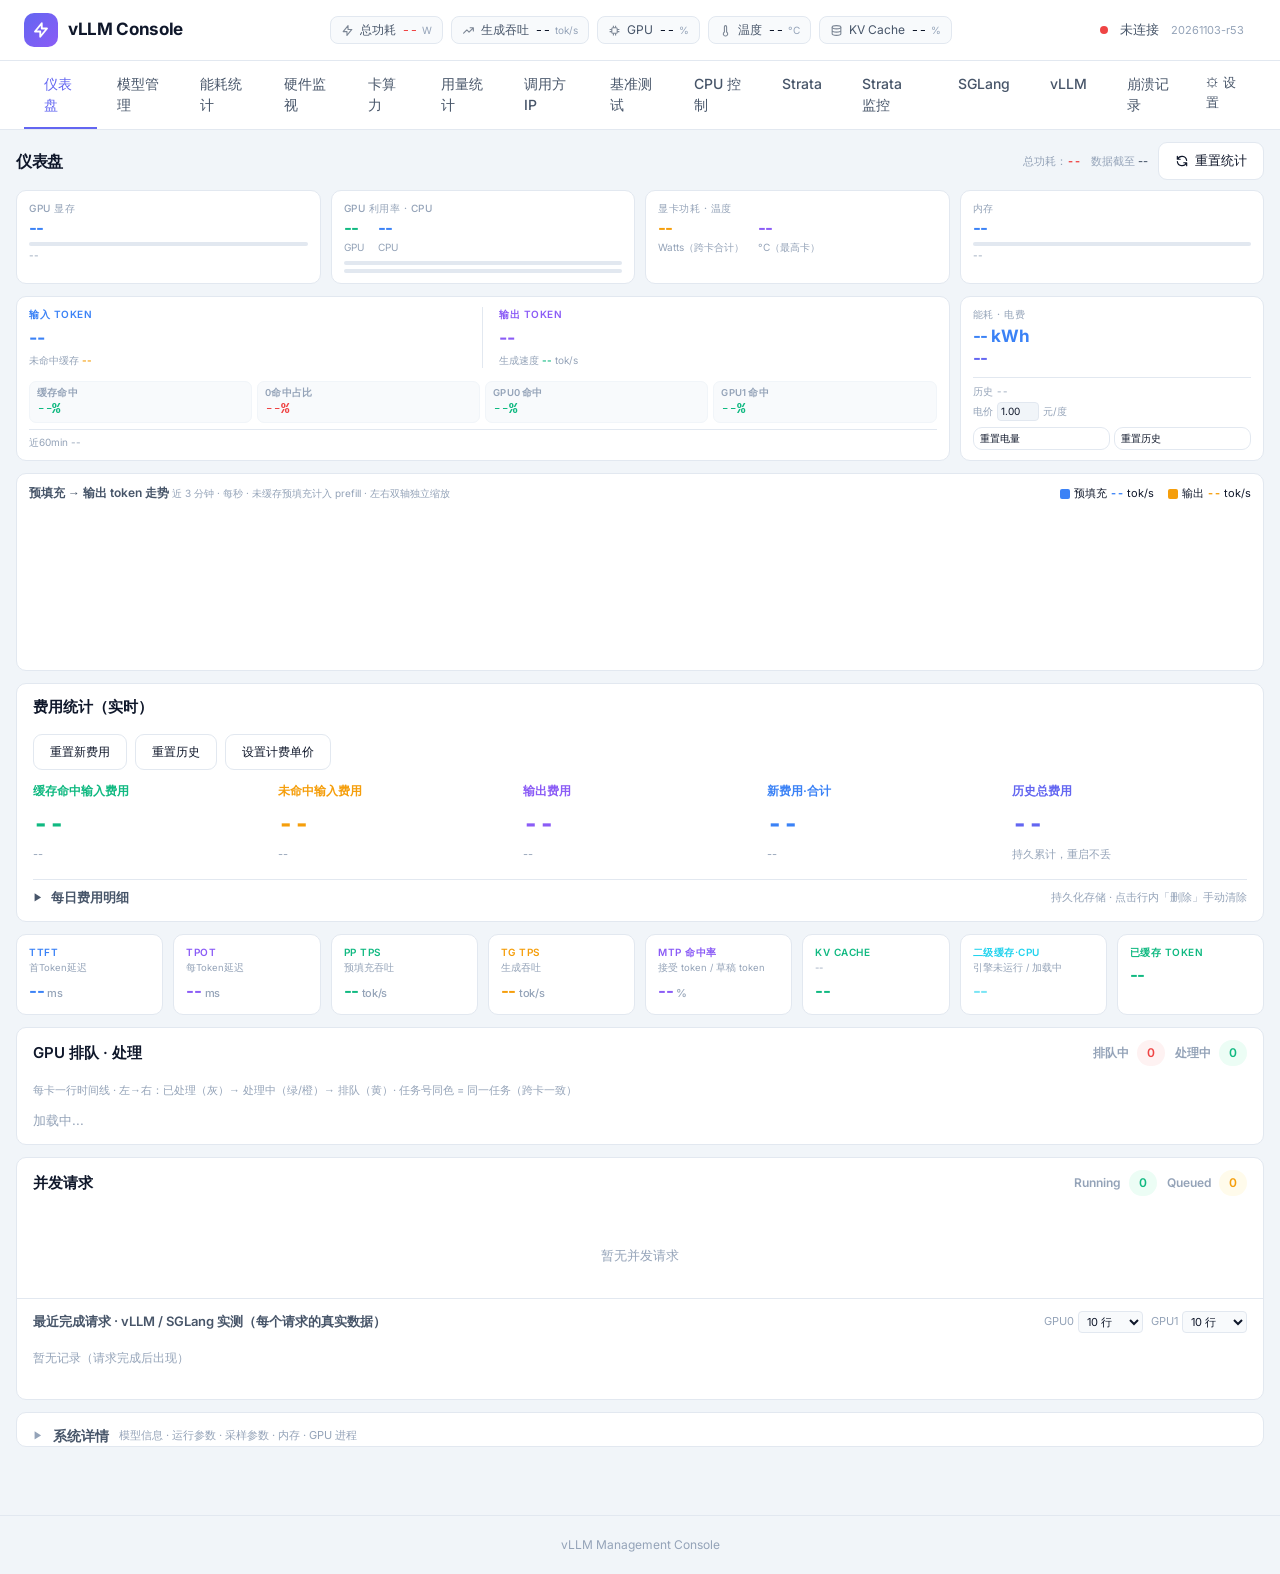
==== commit 9f60087f: "feat(gpu-temp): 硬件监视页新增「GPU 温度曲线（显存/核心）」[gpu-temp-1103]（页面 r53，已上线 .127） 需求：增加一个显存温度曲线。显存是 GDDR 热点、比" ====
--- a/index.html
+++ b/index.html
@@ -1491,6 +1491,27 @@
                             </tbody>
                         </table>
                     </div>
+                </div>
+            </div>
+
+            <!-- GPU 温度曲线（[gpu-temp-1103] 显存为主 + 核心对照；数据源 /v1/internal/gpu-temp 逐秒历史）-->
+            <div class="card mb-3" id="storageGpuTempCard">
+                <div class="card-header" style="display:flex;align-items:baseline;justify-content:space-between;gap:12px;flex-wrap:wrap">
+                    <h3 style="font-size:14px;font-weight:600">GPU 温度曲线
+                        <span style="font-size:11px;font-weight:400;color:var(--text-tertiary)">显存（粗实线）· 核心（细虚线）</span>
+                    </h3>
+                    <div style="display:flex;align-items:center;gap:10px;flex-wrap:wrap">
+                        <label style="display:inline-flex;align-items:center;gap:5px;font-size:11px;color:var(--text-secondary);cursor:pointer;user-select:none" title="勾选后每卡再叠一条同色细虚线=核心温度，便于看显存与核心的温差">
+                            <input type="checkbox" id="gpuTempShowCore" onchange="gpuTempSetCoreVisible(this.checked)">显示核心
+                        </label>
+                        <div id="gpuTempWinBtns" style="display:flex;gap:4px"></div>
+                        <span style="font-size:11px;color:var(--text-tertiary)" id="storageGpuTempHint">读取中…</span>
+                    </div>
+                </div>
+                <div class="card-body" style="padding:10px 14px">
+                    <canvas id="gpuTempCanvas" style="width:100%;height:176px;display:block"></canvas>
+                    <div id="gpuTempLegend" style="display:flex;flex-wrap:wrap;gap:6px 18px;font-size:11px;margin-top:8px"></div>
+                    <div id="gpuTempMeta" style="font-size:11px;color:var(--text-tertiary);margin-top:5px"></div>
                 </div>
             </div>
 
@@ -2210,7 +2231,7 @@
 })();
 
 let isConnected = false;
-const PAGE_VERSION = '20261029-r52'; // r52 = GPU 通电时间主值切换出厂真值口径[gpu-uptime-inforom-1029]（用户实锤"之前能精确查到"，翻查 08-21 历史会话坐实我 r50 漏检）：逐卡主值=nvidia-smi bbx.time_run（Inforom Time Data→Time Run，NVML nvmlDeviceGetBBXTimeData，卡 INFOROM 终身通电计数器，断电不丢逐卡独立，驱动 610.43.03 实测支持）；wtmp∪journal 系统口径降为对账列（出厂真值−系统口径≈来本机之前通电时间，>1 天才显示防噪音）；驱动不支持该字段时主值自动回落系统口径并标黄"系统口径"；GPU 查询走 gpuQuery 单飞熔断通道并入 10min 刷新，全源失败才保留旧帧。卡内脚注固化勘误：首版 grep hours/uptime/lifetime 漏掉字段真名 Time Run——查字段存在性须多名字变体+通读全文。unit +2（upParseTimeRun 正常/N-A）、fixture 重抓。 // r51 = GPU 通电时间卡精度修复[gpu-uptime-live-1029]（用户实锤"时间没对"三处）：① 实时尾段——区间表 10min 一采，此前当前开机区间 end 钉在采样时刻：整机累计通电两次采样间冻结最长 10min、"本次开机"超 90s 直接显示 --；后端 live_tail 标记+读取时延到 now，逐秒实时。② 本次开机起点改 /proc/uptime 反推内核启动时刻（== uptime -s；wtmp boot 记录是启动中写入的晚数秒，用户对照即见偏差），只允许提前 6h 内防异常值。③ 显示全带年份到秒 YYYY-MM-DD HH:mm:ss、时长到秒（手工拼接不受 locale 影响），并显示 可追溯窗口−累计停机=通电 对账式核算；表格 DOM 重建指纹降分钟粒度防逐秒抖 DOM。unit +3（upLiveIv 三态）、fixture 重抓。 // r50 = 硬件监视页新增「GPU 累计通电时间」卡[gpu-uptime-1029]：显示显卡累计通电时间。口径铁律——NVIDIA CMP/消费卡驱动与 NVML 不提供"出厂至今通电时长"（10-29 实测 nvidia-smi -q 全文与 --help-query-gpu 均无该字段），故输出**系统开机记录可追溯口径**：后端 wtmp（last -x -F reboot，干净配对 end=关机时刻/still running=延到 now）∪ journal（journalctl --list-boots，当前 boot 延到 now）取并集合并去重叠（60s 容差桥接两源起止偏差）→ 整机累计通电+追溯起点+开机次数+本次开机已通时长；逐卡=区间∩[GPU UUID 首见, now]，首见持久化 gpu-uptime.json（模块首跑在场的卡按追溯起点计标 coverage、此后新 UUID 按实测计标 observed——换卡新卡从换卡时刻起算，旧卡保留历史标"已离场"）。采集走放弃式 spawnCollect（countFail=false 不连坐 GPU 熔断，ll 直读零提权零 nvidia-smi），启动即刷+10min 重采+60s 在场跟踪，两源同败保留上一帧（宁旧勿空），缺失一律 null 不以 0 冒充；API GET /v1/internal/gpu-uptime（只读）；前端卡 30s 轮询（hidden 门控）+指纹防重建 DOM，卡内固化口径说明脚注。 // r49 = 新增「调用方 IP」标签[client-ips-1027]：显示谁在调用模型 API（IP+归属地+调用数+最近活跃）。数据源两路合并——①引擎访问日志增量 tail（uvicorn 行，覆盖直连引擎端口全部调用方；日志行无逐行时间戳，lastSeen=控制台观测时刻 ±3s；首次运行从日志尾 ≤4MB 回填计数标「历史」）②控制台 /v1 代理入口记真实客户端 IP（引擎侧只见 127.0.0.1；代理生成请求 pending 对账去重不双计，来源标「代理」）。归属地：回环/内网/CGNAT 本地规则，公网 IPv4 走 ip-api.com 中文解析（≤50/批、7 天缓存、失败退避 10min），IPv6 如实标不解析。独立页 /static/client-ips.html（KPI/筛选/搜索/行展开路径明细，自愈轮询同 compute）；API GET /v1/internal/client-ips + POST .../cmd {clear|save}；配置 client-ips.json 热加载（activeWindowSec/retentionDays/maxIps/geoEnabled），计数落盘 client-ips-state.json（控制台重启不丢） // r48 = 硬件监视页新增「GPU 高功耗记录」卡[gpu-powerlog-1025]：任一张 GPU 功耗 ≥ 阈值（默认 300W，可配）即记一条越阈快照——时间/触发卡/该卡功耗/各卡功耗/GPU 合计/整机总功耗（与能耗页同口径，无新鲜采样如实 --）/利用率/温度；判定复用 1s GPU 采样帧零新增 nvidia-smi 压力，同卡连续超标按 minIntervalSec（缺省 5s）防洪泛；落盘 gpu-power-log.jsonl（重启不丢，环形 maxRecords 摊还截尾），配置 gpu-powerlog.json 热加载（缺省启用），API GET /v1/internal/power-log + POST .../cmd {save|clear}（POST 走口令拦截）。 // r47 = 仪表盘「最近完成请求」下方新增「vLLM 实测聚合（输出真实数据）」表[vllm-agg-1017]：对上表当前显示的 vLLM 行按实例端口分组汇总（多实例逐行 + 合计行；SGLang 行不进），列=条数/ΣPrompt/Σ缓存命中(含命中率)/Σ二级缓存命中/Σ预填充/Σ生成/聚合pp TPS/首token均值/Σdecode耗时/聚合tg TPS/逐行速度中位数/速度区间/MTP接受率；聚合速度一律 Σtoken/Σ时间（加权真值，与组头 tg TPS 同口径），不用逐行算术平均防短请求带偏；明细表被 sglang_export_off 隐藏或无记录时聚合表同步清空；零后端改动，index.html 每请求读盘刷新即生效 // r46 = 二级缓存卡 simple 口径纠偏[kvoff-simple-honest]：SimpleCPU 池=锁页匿名内存不进 /dev/shm，主值不再显示 tmpfs 杂项值（NCCL psm_* ~0.7GiB 恒定噪音）改「锁页池·启动即满配」；后端接入官方 simple_kv_offload_* 族（used/pending/capacity blocks，在飞钉住真值，需重启生效——未重启前端照旧显示不报错）；仪表盘卡 tooltip 同步 // r45 = 新增「⚙ 设置」标签显示设置[tab-prefs]：导航最右齿轮弹窗勾选要显示的标签（13 项），存 localStorage consoleHiddenTabs 仅本浏览器生效、零后端改动零重启；隐藏=导航项 display:none（tab-content/已加载 iframe 不动，切回即恢复），当前激活标签被隐藏自动切到首个可见，至少保留一个防自锁；switchTab 高亮从 DOM 序号 map 改 data-tab 查找（免维护）；顺带清除 09-23 开源发布混入的调试残留（每次刷新 700ms 后自动跳硬件监视）——默认标签恢复仪表盘 // r44 = 10-16 新增「卡算力」标签[card-compute]：逐卡理论峰值 FP32（芯片表档/观测加速档双口径）/ 实时估算算力（峰值×频率达成率×利用率）/ Tensor 参考（GA100 倍率）/ 频率达成率 / 显存频率 / 功耗墙与限频原因位 / 5 分钟算力曲线；独立页 /static/compute.html 走通用静态路由（零重启），数据复用只读接口 /v1/internal/gpu + /v1/internal/gpu-ctl，不改 server.js；页脚固化口径警示（1695=芯片能力表 vs 实测 boost 顶 1470；利用率≠数据通路占用） // r43 = 10-14 GPU 排队卡块内文本全部单行化[gq-nowrap]（用户实锤撑高形态：预填充块长数字「169,610 / 170,000 tok (估)」在 130px 块宽折行+进度条行 → 块变高撑开时间线）：预填充数值行/输出「N tok 已输出」行/headRow 标签一律 nowrap+省略号+title 全文；block 容器 overflow:hidden 防横向溢出；配合 r42 容器定高 76px，队列任何状态卡片高度恒定 // r42 = 10-14 GPU 排队·处理时间线固定高度 76px[gq-fixed-h]（用户要求队列任务块高度固定）：各块行数/字号不一（有/无任务号、＋N 排队、空态），stretch 容器高度原随最高块浮动——现容器定高 76px、块 height:100% 垂直居中填充、空态同高，队列增删换型一律不改卡片高度 // r41 = 10-14 修复「槽被撑开」真因在 GPU 排队卡[gq-row-h]（用户定位）：预填充块原 4 行（标题/done÷total/进度条/tok/s）比其它块多一行，预填充段出现时整条时间线变高、连带下方并发卡位移——进度条与速度合并为一行压成 3 行等高（悬停 title 看精确值）；「刚进入」占位块提示文案改单行防折行撑高 // r40 = 10-14 输出行回原始高度 60px、预填充行改与输出行同构同高[conc-row-h-60]：预填充两行 grid 布局改三段式弹性（左标题+meta/中进度条+曲线 40→24px/右 Decode+Prefill 双值列），空位行同 60px；live token 预览与 meta 行互换（60px 预算不叠加），预览体压到 12px // r39 = 10-14 槽位高度=刚好装下预填充/输出行[conc-row-h]：数据行 84→80px（预填充行自然高 ~76px+余量，两态内容均不裁切）；空位占位行同高 80px（请求装配/释放整板零布局位移，消除尺寸适配跳动）；live token 预览体 38→18px 收进行内预算（column-reverse 恒显最新行） // r38 = 10-14 并发卡「输出中/预填充中」槽行统一固定高度 84px[conc-row-h]（预填充行原 ~77px、输出行原 ~60px、带 live 预览 ~120px，两态切换行高跳动）；live 预览体 48→38px，超高裁切顶部（column-reverse 保最新 token 行可见）；空位占位行保持细行 // r37 = 10-14 并发卡改固定槽位板[conc-slot-board]（用户方案）：行数恒等于 max-num-seqs（每实例，model-params 真值 30s 缓存，兜底 4），vLLM rid 条目装配进槽位（先占先得、条目存续槽号不变、退场释放），空槽显「槽位 N · 空闲」占位行——行数从结构上不可能超发；live 优先占位、保持行填余、溢出让位不显示；删除「明细捕获中/明细未捕获」特判分支（板子天然覆盖）；空闲时板下附「上次请求 Decode/Prefill」行 // r36 = 10-14 conc-v2 语义修正：保持行（旧快照）标签一律「上次 Decode/Prefill」并半透明（原显「当前·实测/均值」误导）；配合后端 [rid-stable-1014]（v3 激活时行数权威=注册行、活跃 rid 永不退绑、最近邻只给从未绑定行、容差 30s→10s）——真实配对采样实锤后端行↔rid 每拍错位才是历次「几行/跳号/曲线断」总根源 // r35 = 10-14 并发请求卡推倒重写[conc-v2]：清空 r23~r34 十轮叠加的 slot-pin/hold/cap/spdHold/genHist/sparkKey/pinId 补丁层，改为单一「请求注册表」模型——条目=vLLM 请求（主键 rid，prefill 期暂记 REQ 号、rid 晚到同条目改登不换行），行位=首现序永不重排，行保持到输出结束（>1.5s 无数据退场，闪断期原位半透明驻留），曲线=引擎真值 Δg/Δt 逐拍采样（500ms/点窗 15s 贝塞尔，保持行不记录），Decode=本行实时→全程均值→上一显示值→分摊（与 GPU 排队卡同源），Prefill=未缓存÷耗时按 exact 标语义，空闲显上次请求实测；GPU 排队卡不受影响 // r34 = 10-14 并发行「保持原位到输出结束」[conc-row-until-end + conc-spark-sticky]：① 缺席保持行不再受「本拍行数≥running 就不补」限制——末次数据 2.5s 内一律原位保持（半透明），后端行集轮换/rid 闪断期曲线与位置都不动，2.5s 无更新才判输出结束退场；live 行恒显、保持行只占 running+1 的额外名额（最近可见优先），既不闪断也不堆积② 曲线键钉到槽位首见身份 __sparkKey（rid 晚到/REQ 轮换不换键不重启），采样点记录移入行渲染循环、保持行不记录旧快照 // r33 = 10-14 并发卡输出曲线细粒度[conc-spark-fine]：① decode 行曲线数据源改引擎真值累计 tokens_generated 的逐拍差分 Δg/Δt（500ms 粒度、每行独立、key=rid 跨行轮换连续；显示值含均值/分摊回落会把曲线拉平，差分保留真实瞬时起伏；dt<250ms 或 g 回落不发放）② 折线改 Catmull-Rom 三次贝塞尔平滑（同 PD 图手法）；再细到 100ms 级（引擎每步）需后端随 stats 下发 v3 逐步样本，待控制台重启窗口 // r32 = 10-14 并发请求行速度区改 Strata 监控 Speed 卡版式[strata-speed-ui]：大号数值+t/s 单位、下方灰字语义标签（当前 Decode·实测/均值/分摊、上次请求 Decode；当前/本请求 Prefill·实测/估、上次请求 Prefill），Decode/Prefill 双值并排（prefill 行 Decode 显 --），走势线保留；计算逻辑不变（Decode=后端本行实时→全程均值→上一值→分摊，与 GPU 排队卡同源；Prefill=未缓存 prompt÷预填充耗时，同 Strata (prompt−reused)/prompt_ms 式）；prefill 行进度对 done/total 挪入 meta 行 // r31 = 10-14 并发卡显示身份钉稳[conc-pin-id]：REQ 号只是后端行槽位流水号（rt.seq，gauge 滞后+绑定抖动致同请求换号，用户所见「REQ-480923 一直变」），首见 REQ 号+vLLM rid 钉在槽位上随行轮换不变，meta 行显示「REQ-xxx · rid8」 // r30 = 10-14 并发卡速度口径与「GPU 排队·处理」卡对齐[conc-gq-rate]（用户确认排队卡数值正确并要求采用）：Decode=后端本行实时 avg_speed_3s → 本行全程均值 avg_speed（buildGpuQueueSegs 同款）→ 上一值(≤60s 不空窗) → 实例吞吐÷行数分摊（最后兜底）；撤除 r29 前端 rid 滑窗测速与 r26 提前的分摊层（两者都会让行值偏离排队卡口径）；sparkline 保留 rid 稳定键 // r29 = 10-14 并发卡每行独立实时测速[conc-rid-rate]：r26 的分摊兜底过前导致「所有并发速度都一样」（截图 6 行同显 11 tok/s·分摊）——tokens_generated 是引擎按 vLLM rid 上报真值，前端按 rid 每拍采样自算滑窗 Δg/Δt（rid 跨行轮换稳定，后端行窗因绑定抖动常不出数）；Decode 优先级改为 后端本行实时→前端本 rid 滑窗实测→本行全程均值→实例分摊(最后兜底)→上一值；sparkline 键改 rid 优先（REQ 轮换曲线不断） // r28 = 10-14 并发卡行数封顶 [conc-one-row-per-rid 1014b]：后端行集整拍轮换（REQ 号滚动+rid 闪断）时旧缺席保持行逐拍堆积，3 个并发显示 9 行（截图实锤）——保持行只补「本拍行数 < running」的缺口且补后总行数 ≤ running，多槽位竞争取最近可见者优先；并发数即行数上限 // r27 = 10-14 并发卡「一个并发一行」[conc-one-row-per-rid]：按 vLLM rid 判身份——同拍多行命中同一身份（绑定抖动期旧行仍挂 rid 别名+新行绑到同一 rid；REQ 号被接管后旧槽位留幽灵行）→ 身份并入同一槽位（排位取更早者）且只保留信息最全的一行（有 rid > 有 live 流预览 > 生成量大者），合并后的空壳槽位不再产生缺席保持幽灵行；根治用户所见「一个并发出现几行数据」 // r26 = 10-14 并发卡速度优先级对齐 Strata「生成中=当前 Decode」[strata-rule-1012b]：v3 每行实时滑窗在并发短请求下常未成熟（请求 2~5s 完成，窗需 ≥1.5s+末样本 ≤2.2s），旧逻辑此时回落本行全程均值（滞后恒定值，看起来"没变化"）——新增第二优先级：实例当前 Decode 吞吐(last_second.tokens)÷并发输出行数（标「实时 tok/s·分摊」，各行同值=Strata 速度卡当前 Decode 的行级等价）；完整链=本行实时实测→当前 Decode 分摊→本行全程均值→上一值(≤60s)，sparkline 同源 // r25 = 10-12 并发请求卡速度规则对齐「Strata 监控」速度卡[strata-rule-1012]：① Decode/Prefill 数值不空窗——回落链 当前实测→本请求全程均值→最近一次有效实测值（≤60s，行级缓存 __concSpdHold），回落时子标签明示「上一值」并半透明，滑窗未成熟期不再闪 --（同 Strata：生成中=当前 Decode，空闲=上次请求 Decode）；② decode 行预填充小字标语义：本请求实测 / 上次请求（后端回落值口径）/ 上一值；③ 空闲态在「等待请求...」下补显 上次请求 Decode/Prefill（主源=最近完成请求 request-traces 实测：decode_tps、prefill=(prompt−cached)/prefill_s 实算口径，与 Strata (prompt−reused)/prompt_ms 同式；无记录退回行级缓存 ≤2min）；④ sparkline 历史同源回落，曲线不再因单拍无值塌 0 // r24 = 10-12 行位固定补第二层防御[conc-hold]：后端某拍轮换掉仍在跑的行时，前端按上一拍数据原位保持显示 ≤2.5s（半透明+tooltip），整列不再因单拍缺行上下移；槽位释放窗口不变 15s // r23 = 10-12 并发请求卡行位固定（[conc-slot-pin 1012]）：后端 rt.live 行序因 gauge 滞后 retire + 身份 parked 按 rid 复活而整段轮换（实测 4 行每拍对调位置），前端新增 __concSlotOrder 按行身份（taskId||id）首现排位、新行追加末尾、缺席 15s 释放槽位，行位置不再动态排序；live token 流在重排前按后端原始顺序 zip 绑定（r.__lv），预览不串行 // r22 = 10-10 新增「崩溃记录」标签：独立页 /crash.html 展示引擎崩溃时间+根因+证据原文（筛选/搜索/KPI），数据源 = 独立守护进程 crash-watch.mjs（systemd --user fnx-crash-watch.service，不占控制台事件循环、不重启控制台）：model-manager 实例快照两轮缺席+/proc 校验=进程消失、看门狗「确认离线」精确时间戳、server.log 启停事件抑制人工停止/控制台重启连坐、日志尾部签名定根因（EngineDead/CUDA OOM/非法内存/NCCL/断言/段错误/磁盘满…）+ dmesg OOM/Xid 补充，首跑回填历史崩溃（watchdog 日志+vllm 日志+dmesg），产出 static/crash-records.json // r21 = 10-09 硬件监视页新增「GPU 高温自动关机守护」卡（[gpu-hotshield 1009]）：任一张 GPU max(核心,显存)温度 ≥ 阈值且持续 holdSec 秒 → 先优雅停全部 vLLM/SGLang 实例（限时 45s）→ gpu-ctl halt（root：sync + systemctl poweroff）关闭本机；graceSec 倒计时全屏红幅（任意标签可见+跨标签 alert 提醒）可手动取消，降温自动取消，数据盲态（>15s 无 GPU 采样）不判定并撤销倒计时，cooldownMin 防关机-开机振荡；配置 gpu-hotshield.json 热加载、POST /v1/internal/hotshield/cmd {save|cancel}、状态 1s 轮询、事件历史落 gpu-hotshield-state.json。 // r20 = 10-08 新增「Strata 监控」标签：克隆 Strata Web UI Monitor 页（http://192.168.1.38:8080/#monitor）——内嵌 /strata-monitor.html（模型状态/八指标卡带 sparkline/上下文仪表/逐请求表/会话缓存/MCP），后端 [strata-remote-monitor] 模块代理远端 /metrics+/health+/mcp（800ms TTL+单飞+AbortController 超时；目标地址 strata-remote.json 热加载，缺省 .38:8080；浏览器直连远端会被 CORS 拦，必须走代理）。 // r19 = 10-07 「最近完成请求」表新增 二级缓存命中 列（在 缓存命中 右侧）：数据是逐请求真值，非估算——vLLM 侧由 rt-patch #12（dsh_extcache_rt）在 Request.take_prefill_stats 摘取官方 PrefillStats 的一瞬记下 num_external_cached_tokens/num_local_cached_tokens 分项，请求完成时落盘 vllm-ext-cache.jsonl，后端按 rid join（含 -8hex 内部后缀）；SGLang 侧直接映射官方 exporter 的 cached_tokens_storage_backend/cached_tokens_local。无该项数据时如实显示 --（绝不用「缓存命中」总数冒充），并在表尾给一句原因说明；组头聚合并列显示 二级缓存命中率＝Σ二级命中/Σprompt。新列生效需引擎带补丁重启（控制台重启不影响）。 // r18 = 10-06 仪表盘曲线提速平滑 + 停刷防御：① PD 动态图轮询 1s→500ms、序列 EMA(α=0.3) 平滑、折线改 Catmull-Rom 贝塞尔、当前值读数用平滑值（曲线跟进更快、无逐秒锯齿）；② 并发卡（500ms 独立轮询）成功渲染即盖 _lastRenderAt——原实现只在主链整轮结束后盖章，后端毛刺期（stats 实测 p95≈1.9s、峰值 4s）主链一轮拖十几秒时看门狗误判正常不自愈，现并发卡心跳成为独立渲染推进信号；③ 后端 stats 加 350ms 结果缓存（同窗口多消费者只算一次）。 //  r17 = 10-06 并发实时测速稀释修复：v3TouchRow 活跃期全程均值分母钉在 min(now, 最后产出/新行)（停增/暂离期不发稀释值，截图 g=8·34s·0.2 形态根治）；v3goneAt 冻结滞留窗 15s→5s；bindRow 复活清 stale goneAt 锚；active_requests.elapsed_s 同源钉锚。 // 页面版本戳：右上角显示，用于识别浏览器是否跑的是旧缓存页（r16 = 10-05 修复 vLLM 运行日志空白：祖先链 argv 判据对「重定向在 wrapper shell 内部」的现行启动链失明（引擎属 root 读不到其 fd），新增祖先链 fd1/fd2 指向 .log + 内容校验判据 ancestorFdLogFile，接入选日志两条链（pickLogFromProcs ⓪ / pickScriptModelLogFile ①″）；端点透传 fallback、前端红条明示兜底 vllm.log；页面版本戳：右上角显示，用于识别浏览器是否跑的是旧缓存页（r15 = EPYC 板两处口径修复：① 封装温度——该机 /sys/class/thermal 为空、k10temp 只挂 hwmon，采样器加 hwmon 回落（Tctl/Package 优先、避开逐 CCD 的 Tccd 分量）；② CPU 缓存——后端从只读 cpu0 改为全核扫共享域聚合并行输出（7F52 的 16 个 16MB L3 域合计 256MB 如实呈现，前端加「N域×slice」标注）；r14 = 10-05 换装适配（AMD EPYC 7F52 16C/32T + H12D-8D + 3×CMP 170HX + 32GB 内存）：主端口自愈三层防御（6s 定时兜底重探 / ticker busy>15s 强制放行 / stats 空数据触发纠偏——换装开机时序竞态会令主端口永久粘滞缺省 8000、仪表盘整页假 {}）；cpu-ctl v3 跨平台化（睿频通道 intel_pstate/no_turbo⇄cpufreq/boost 自适应、温度 coretemp⇄k10temp 回落、platform 串运行时生成）；SCRIPT_MODELS.base 换 32GB 账（pp:3、kvoff:0、PLE INT8+disk）；新 standard 预设 current-pp3-1m-mtp4-int8disk-32g；双卡文案改卡数自适应；r13 = SM 数量改走 CUDA 属性直读（cuDeviceGetAttribute MULTIPROCESSOR_COUNT，真实拓扑含 SM-RECONFIG 解锁态=74）——r12 的核数折算是错的：GA102 每 SM=64 核且 NVML 核数字段是固件静态表不随解锁变；r12 = 修正 SM 数量口径：NVML GetNumGpuCores 实为 CUDA 核数（4736），后端按计算能力折算真 SM 数（GA102=128核/SM→37），明细表主值 SM 数、副值 CUDA 核数；r11 = 硬件监视页 GPU 卡显示 SM 数量（后端 NVML nvmlDeviceGetNumGpuCores 经 python3 ctypes 采集并入 __gpuStatic 5min 缓存；明细表新增「SM 数量」列 + 逐卡标题后缀「· N SM」）；r10 = 硬件监视页新增「GPU 功耗/频率调节」卡（gpu-ctl 白名单提权：pl 即时生效+同步开机持久化 drop-in / SM 频率锁 lgc/rgc / 功耗墙角标 / 快捷档 150-300W）；r9 = vLLM 标签页「CPU KV 二级缓存」详细化：新增后端 /v1/internal/kv-detail（连接器/容量/tmpfs 驻留/命中率/累计存取/6s 滑窗速率/整机内存压力），vllm.html 卡片四表+概览条+口径脚注；r8 = vLLM 标签页内嵌 /vllm.html（实例归因兜底走 listVllmInstances）；r7 = SGLang 适配：脚本栈启动参数 SG_* 下发/弹窗 runtime 跟随/二级缓存卡「不适用」口径/最近请求导出缺失黄条/新「SGLang」标签内嵌 /sglang.html；r6 = 显卡显存温度（温度 KPI 副值 / 明细表温度列 / 仪表盘逐卡徽章 / 页头温度 tooltip，源 nvidia-smi temperature.memory）+ vLLM 运行日志源改走「在跑引擎祖先链 argv」通用判据；r5 = 并发卡实时 tok/s 换 v3 引擎每步输出真值流（逐请求精确实测，speed_src v3/v3-exact）；r3 = 二级缓存·CPU 卡常驻三态 + /dev/shm 物理驻留真值 + 二级缓存查询/命中；r2 = 启动页采样默认定档 t1/p0.95/k20/minp0/rp1 + 思考深度默认 xhigh；r1 = 二级缓存卡双栈指标 + 运行参数 PLE 精度/驻留双栈判据）
+const PAGE_VERSION = '20261103-r53'; // r53 = 硬件监视页新增「GPU 温度曲线」卡[gpu-temp-1103]：主曲线=显存温度（nvidia-smi temperature.memory，逐卡一色粗实线+线尾打点），对照曲线=核心温度（同色细虚线，可开关），双阈值参考线（显存警戒 85/危险 95，与 09-29 定档的显存独立口径一致，不套核心 70/85）。后端 server.js [gpu-temp-1103]：GPU 采样器同拍落一条逐秒温度历史（global.__gpuTempHistory，保留 3600 点=1 小时，零新增 nvidia-smi 压力，走 09-20 铁律通道），新只读接口 GET /v1/internal/gpu-temp?win=（窗口钳 30–3600s，桶均值抽稀到 ≤300 点；逐卡现值/均值/峰值+峰值时刻/谷值在原始逐秒点上算，不用抽稀桶防抹平真实尖峰）。两条诚实性口径：① 采样失败的那一拍不落点、前端按时间轴断线留白——绝不插值/沿用旧值/以 0 顶替（否则驱动熔断期会画出"温度恒定"假象，同 09-22「宁返 null」）；② 显存列驱动不返回时（值 ∉ (0,150]）归 null 显示"显存温度不可用"，不画 0 ℃ 平线；纵轴按窗口实际值域取整且必含警戒线，不从 0 起（从 0 起会把 60→75 ℃ 的爬升压成直线）。窗口按钮 3/10/30/60 分钟存 localStorage dsh_gpu_temp_win，核心线开关存 dsh_gpu_temp_core；2s 轮询 hidden 门控、取数失败保留上一帧并黄字透传。unit +7（落点/钳制/抽稀/统计/缺口）、pages +2 场景。 // r52 = GPU 通电时间主值切换出厂真值口径[gpu-uptime-inforom-1029]（用户实锤"之前能精确查到"，翻查 08-21 历史会话坐实我 r50 漏检）：逐卡主值=nvidia-smi bbx.time_run（Inforom Time Data→Time Run，NVML nvmlDeviceGetBBXTimeData，卡 INFOROM 终身通电计数器，断电不丢逐卡独立，驱动 610.43.03 实测支持）；wtmp∪journal 系统口径降为对账列（出厂真值−系统口径≈来本机之前通电时间，>1 天才显示防噪音）；驱动不支持该字段时主值自动回落系统口径并标黄"系统口径"；GPU 查询走 gpuQuery 单飞熔断通道并入 10min 刷新，全源失败才保留旧帧。卡内脚注固化勘误：首版 grep hours/uptime/lifetime 漏掉字段真名 Time Run——查字段存在性须多名字变体+通读全文。unit +2（upParseTimeRun 正常/N-A）、fixture 重抓。 // r51 = GPU 通电时间卡精度修复[gpu-uptime-live-1029]（用户实锤"时间没对"三处）：① 实时尾段——区间表 10min 一采，此前当前开机区间 end 钉在采样时刻：整机累计通电两次采样间冻结最长 10min、"本次开机"超 90s 直接显示 --；后端 live_tail 标记+读取时延到 now，逐秒实时。② 本次开机起点改 /proc/uptime 反推内核启动时刻（== uptime -s；wtmp boot 记录是启动中写入的晚数秒，用户对照即见偏差），只允许提前 6h 内防异常值。③ 显示全带年份到秒 YYYY-MM-DD HH:mm:ss、时长到秒（手工拼接不受 locale 影响），并显示 可追溯窗口−累计停机=通电 对账式核算；表格 DOM 重建指纹降分钟粒度防逐秒抖 DOM。unit +3（upLiveIv 三态）、fixture 重抓。 // r50 = 硬件监视页新增「GPU 累计通电时间」卡[gpu-uptime-1029]：显示显卡累计通电时间。口径铁律——NVIDIA CMP/消费卡驱动与 NVML 不提供"出厂至今通电时长"（10-29 实测 nvidia-smi -q 全文与 --help-query-gpu 均无该字段），故输出**系统开机记录可追溯口径**：后端 wtmp（last -x -F reboot，干净配对 end=关机时刻/still running=延到 now）∪ journal（journalctl --list-boots，当前 boot 延到 now）取并集合并去重叠（60s 容差桥接两源起止偏差）→ 整机累计通电+追溯起点+开机次数+本次开机已通时长；逐卡=区间∩[GPU UUID 首见, now]，首见持久化 gpu-uptime.json（模块首跑在场的卡按追溯起点计标 coverage、此后新 UUID 按实测计标 observed——换卡新卡从换卡时刻起算，旧卡保留历史标"已离场"）。采集走放弃式 spawnCollect（countFail=false 不连坐 GPU 熔断，ll 直读零提权零 nvidia-smi），启动即刷+10min 重采+60s 在场跟踪，两源同败保留上一帧（宁旧勿空），缺失一律 null 不以 0 冒充；API GET /v1/internal/gpu-uptime（只读）；前端卡 30s 轮询（hidden 门控）+指纹防重建 DOM，卡内固化口径说明脚注。 // r49 = 新增「调用方 IP」标签[client-ips-1027]：显示谁在调用模型 API（IP+归属地+调用数+最近活跃）。数据源两路合并——①引擎访问日志增量 tail（uvicorn 行，覆盖直连引擎端口全部调用方；日志行无逐行时间戳，lastSeen=控制台观测时刻 ±3s；首次运行从日志尾 ≤4MB 回填计数标「历史」）②控制台 /v1 代理入口记真实客户端 IP（引擎侧只见 127.0.0.1；代理生成请求 pending 对账去重不双计，来源标「代理」）。归属地：回环/内网/CGNAT 本地规则，公网 IPv4 走 ip-api.com 中文解析（≤50/批、7 天缓存、失败退避 10min），IPv6 如实标不解析。独立页 /static/client-ips.html（KPI/筛选/搜索/行展开路径明细，自愈轮询同 compute）；API GET /v1/internal/client-ips + POST .../cmd {clear|save}；配置 client-ips.json 热加载（activeWindowSec/retentionDays/maxIps/geoEnabled），计数落盘 client-ips-state.json（控制台重启不丢） // r48 = 硬件监视页新增「GPU 高功耗记录」卡[gpu-powerlog-1025]：任一张 GPU 功耗 ≥ 阈值（默认 300W，可配）即记一条越阈快照——时间/触发卡/该卡功耗/各卡功耗/GPU 合计/整机总功耗（与能耗页同口径，无新鲜采样如实 --）/利用率/温度；判定复用 1s GPU 采样帧零新增 nvidia-smi 压力，同卡连续超标按 minIntervalSec（缺省 5s）防洪泛；落盘 gpu-power-log.jsonl（重启不丢，环形 maxRecords 摊还截尾），配置 gpu-powerlog.json 热加载（缺省启用），API GET /v1/internal/power-log + POST .../cmd {save|clear}（POST 走口令拦截）。 // r47 = 仪表盘「最近完成请求」下方新增「vLLM 实测聚合（输出真实数据）」表[vllm-agg-1017]：对上表当前显示的 vLLM 行按实例端口分组汇总（多实例逐行 + 合计行；SGLang 行不进），列=条数/ΣPrompt/Σ缓存命中(含命中率)/Σ二级缓存命中/Σ预填充/Σ生成/聚合pp TPS/首token均值/Σdecode耗时/聚合tg TPS/逐行速度中位数/速度区间/MTP接受率；聚合速度一律 Σtoken/Σ时间（加权真值，与组头 tg TPS 同口径），不用逐行算术平均防短请求带偏；明细表被 sglang_export_off 隐藏或无记录时聚合表同步清空；零后端改动，index.html 每请求读盘刷新即生效 // r46 = 二级缓存卡 simple 口径纠偏[kvoff-simple-honest]：SimpleCPU 池=锁页匿名内存不进 /dev/shm，主值不再显示 tmpfs 杂项值（NCCL psm_* ~0.7GiB 恒定噪音）改「锁页池·启动即满配」；后端接入官方 simple_kv_offload_* 族（used/pending/capacity blocks，在飞钉住真值，需重启生效——未重启前端照旧显示不报错）；仪表盘卡 tooltip 同步 // r45 = 新增「⚙ 设置」标签显示设置[tab-prefs]：导航最右齿轮弹窗勾选要显示的标签（13 项），存 localStorage consoleHiddenTabs 仅本浏览器生效、零后端改动零重启；隐藏=导航项 display:none（tab-content/已加载 iframe 不动，切回即恢复），当前激活标签被隐藏自动切到首个可见，至少保留一个防自锁；switchTab 高亮从 DOM 序号 map 改 data-tab 查找（免维护）；顺带清除 09-23 开源发布混入的调试残留（每次刷新 700ms 后自动跳硬件监视）——默认标签恢复仪表盘 // r44 = 10-16 新增「卡算力」标签[card-compute]：逐卡理论峰值 FP32（芯片表档/观测加速档双口径）/ 实时估算算力（峰值×频率达成率×利用率）/ Tensor 参考（GA100 倍率）/ 频率达成率 / 显存频率 / 功耗墙与限频原因位 / 5 分钟算力曲线；独立页 /static/compute.html 走通用静态路由（零重启），数据复用只读接口 /v1/internal/gpu + /v1/internal/gpu-ctl，不改 server.js；页脚固化口径警示（1695=芯片能力表 vs 实测 boost 顶 1470；利用率≠数据通路占用） // r43 = 10-14 GPU 排队卡块内文本全部单行化[gq-nowrap]（用户实锤撑高形态：预填充块长数字「169,610 / 170,000 tok (估)」在 130px 块宽折行+进度条行 → 块变高撑开时间线）：预填充数值行/输出「N tok 已输出」行/headRow 标签一律 nowrap+省略号+title 全文；block 容器 overflow:hidden 防横向溢出；配合 r42 容器定高 76px，队列任何状态卡片高度恒定 // r42 = 10-14 GPU 排队·处理时间线固定高度 76px[gq-fixed-h]（用户要求队列任务块高度固定）：各块行数/字号不一（有/无任务号、＋N 排队、空态），stretch 容器高度原随最高块浮动——现容器定高 76px、块 height:100% 垂直居中填充、空态同高，队列增删换型一律不改卡片高度 // r41 = 10-14 修复「槽被撑开」真因在 GPU 排队卡[gq-row-h]（用户定位）：预填充块原 4 行（标题/done÷total/进度条/tok/s）比其它块多一行，预填充段出现时整条时间线变高、连带下方并发卡位移——进度条与速度合并为一行压成 3 行等高（悬停 title 看精确值）；「刚进入」占位块提示文案改单行防折行撑高 // r40 = 10-14 输出行回原始高度 60px、预填充行改与输出行同构同高[conc-row-h-60]：预填充两行 grid 布局改三段式弹性（左标题+meta/中进度条+曲线 40→24px/右 Decode+Prefill 双值列），空位行同 60px；live token 预览与 meta 行互换（60px 预算不叠加），预览体压到 12px // r39 = 10-14 槽位高度=刚好装下预填充/输出行[conc-row-h]：数据行 84→80px（预填充行自然高 ~76px+余量，两态内容均不裁切）；空位占位行同高 80px（请求装配/释放整板零布局位移，消除尺寸适配跳动）；live token 预览体 38→18px 收进行内预算（column-reverse 恒显最新行） // r38 = 10-14 并发卡「输出中/预填充中」槽行统一固定高度 84px[conc-row-h]（预填充行原 ~77px、输出行原 ~60px、带 live 预览 ~120px，两态切换行高跳动）；live 预览体 48→38px，超高裁切顶部（column-reverse 保最新 token 行可见）；空位占位行保持细行 // r37 = 10-14 并发卡改固定槽位板[conc-slot-board]（用户方案）：行数恒等于 max-num-seqs（每实例，model-params 真值 30s 缓存，兜底 4），vLLM rid 条目装配进槽位（先占先得、条目存续槽号不变、退场释放），空槽显「槽位 N · 空闲」占位行——行数从结构上不可能超发；live 优先占位、保持行填余、溢出让位不显示；删除「明细捕获中/明细未捕获」特判分支（板子天然覆盖）；空闲时板下附「上次请求 Decode/Prefill」行 // r36 = 10-14 conc-v2 语义修正：保持行（旧快照）标签一律「上次 Decode/Prefill」并半透明（原显「当前·实测/均值」误导）；配合后端 [rid-stable-1014]（v3 激活时行数权威=注册行、活跃 rid 永不退绑、最近邻只给从未绑定行、容差 30s→10s）——真实配对采样实锤后端行↔rid 每拍错位才是历次「几行/跳号/曲线断」总根源 // r35 = 10-14 并发请求卡推倒重写[conc-v2]：清空 r23~r34 十轮叠加的 slot-pin/hold/cap/spdHold/genHist/sparkKey/pinId 补丁层，改为单一「请求注册表」模型——条目=vLLM 请求（主键 rid，prefill 期暂记 REQ 号、rid 晚到同条目改登不换行），行位=首现序永不重排，行保持到输出结束（>1.5s 无数据退场，闪断期原位半透明驻留），曲线=引擎真值 Δg/Δt 逐拍采样（500ms/点窗 15s 贝塞尔，保持行不记录），Decode=本行实时→全程均值→上一显示值→分摊（与 GPU 排队卡同源），Prefill=未缓存÷耗时按 exact 标语义，空闲显上次请求实测；GPU 排队卡不受影响 // r34 = 10-14 并发行「保持原位到输出结束」[conc-row-until-end + conc-spark-sticky]：① 缺席保持行不再受「本拍行数≥running 就不补」限制——末次数据 2.5s 内一律原位保持（半透明），后端行集轮换/rid 闪断期曲线与位置都不动，2.5s 无更新才判输出结束退场；live 行恒显、保持行只占 running+1 的额外名额（最近可见优先），既不闪断也不堆积② 曲线键钉到槽位首见身份 __sparkKey（rid 晚到/REQ 轮换不换键不重启），采样点记录移入行渲染循环、保持行不记录旧快照 // r33 = 10-14 并发卡输出曲线细粒度[conc-spark-fine]：① decode 行曲线数据源改引擎真值累计 tokens_generated 的逐拍差分 Δg/Δt（500ms 粒度、每行独立、key=rid 跨行轮换连续；显示值含均值/分摊回落会把曲线拉平，差分保留真实瞬时起伏；dt<250ms 或 g 回落不发放）② 折线改 Catmull-Rom 三次贝塞尔平滑（同 PD 图手法）；再细到 100ms 级（引擎每步）需后端随 stats 下发 v3 逐步样本，待控制台重启窗口 // r32 = 10-14 并发请求行速度区改 Strata 监控 Speed 卡版式[strata-speed-ui]：大号数值+t/s 单位、下方灰字语义标签（当前 Decode·实测/均值/分摊、上次请求 Decode；当前/本请求 Prefill·实测/估、上次请求 Prefill），Decode/Prefill 双值并排（prefill 行 Decode 显 --），走势线保留；计算逻辑不变（Decode=后端本行实时→全程均值→上一值→分摊，与 GPU 排队卡同源；Prefill=未缓存 prompt÷预填充耗时，同 Strata (prompt−reused)/prompt_ms 式）；prefill 行进度对 done/total 挪入 meta 行 // r31 = 10-14 并发卡显示身份钉稳[conc-pin-id]：REQ 号只是后端行槽位流水号（rt.seq，gauge 滞后+绑定抖动致同请求换号，用户所见「REQ-480923 一直变」），首见 REQ 号+vLLM rid 钉在槽位上随行轮换不变，meta 行显示「REQ-xxx · rid8」 // r30 = 10-14 并发卡速度口径与「GPU 排队·处理」卡对齐[conc-gq-rate]（用户确认排队卡数值正确并要求采用）：Decode=后端本行实时 avg_speed_3s → 本行全程均值 avg_speed（buildGpuQueueSegs 同款）→ 上一值(≤60s 不空窗) → 实例吞吐÷行数分摊（最后兜底）；撤除 r29 前端 rid 滑窗测速与 r26 提前的分摊层（两者都会让行值偏离排队卡口径）；sparkline 保留 rid 稳定键 // r29 = 10-14 并发卡每行独立实时测速[conc-rid-rate]：r26 的分摊兜底过前导致「所有并发速度都一样」（截图 6 行同显 11 tok/s·分摊）——tokens_generated 是引擎按 vLLM rid 上报真值，前端按 rid 每拍采样自算滑窗 Δg/Δt（rid 跨行轮换稳定，后端行窗因绑定抖动常不出数）；Decode 优先级改为 后端本行实时→前端本 rid 滑窗实测→本行全程均值→实例分摊(最后兜底)→上一值；sparkline 键改 rid 优先（REQ 轮换曲线不断） // r28 = 10-14 并发卡行数封顶 [conc-one-row-per-rid 1014b]：后端行集整拍轮换（REQ 号滚动+rid 闪断）时旧缺席保持行逐拍堆积，3 个并发显示 9 行（截图实锤）——保持行只补「本拍行数 < running」的缺口且补后总行数 ≤ running，多槽位竞争取最近可见者优先；并发数即行数上限 // r27 = 10-14 并发卡「一个并发一行」[conc-one-row-per-rid]：按 vLLM rid 判身份——同拍多行命中同一身份（绑定抖动期旧行仍挂 rid 别名+新行绑到同一 rid；REQ 号被接管后旧槽位留幽灵行）→ 身份并入同一槽位（排位取更早者）且只保留信息最全的一行（有 rid > 有 live 流预览 > 生成量大者），合并后的空壳槽位不再产生缺席保持幽灵行；根治用户所见「一个并发出现几行数据」 // r26 = 10-14 并发卡速度优先级对齐 Strata「生成中=当前 Decode」[strata-rule-1012b]：v3 每行实时滑窗在并发短请求下常未成熟（请求 2~5s 完成，窗需 ≥1.5s+末样本 ≤2.2s），旧逻辑此时回落本行全程均值（滞后恒定值，看起来"没变化"）——新增第二优先级：实例当前 Decode 吞吐(last_second.tokens)÷并发输出行数（标「实时 tok/s·分摊」，各行同值=Strata 速度卡当前 Decode 的行级等价）；完整链=本行实时实测→当前 Decode 分摊→本行全程均值→上一值(≤60s)，sparkline 同源 // r25 = 10-12 并发请求卡速度规则对齐「Strata 监控」速度卡[strata-rule-1012]：① Decode/Prefill 数值不空窗——回落链 当前实测→本请求全程均值→最近一次有效实测值（≤60s，行级缓存 __concSpdHold），回落时子标签明示「上一值」并半透明，滑窗未成熟期不再闪 --（同 Strata：生成中=当前 Decode，空闲=上次请求 Decode）；② decode 行预填充小字标语义：本请求实测 / 上次请求（后端回落值口径）/ 上一值；③ 空闲态在「等待请求...」下补显 上次请求 Decode/Prefill（主源=最近完成请求 request-traces 实测：decode_tps、prefill=(prompt−cached)/prefill_s 实算口径，与 Strata (prompt−reused)/prompt_ms 同式；无记录退回行级缓存 ≤2min）；④ sparkline 历史同源回落，曲线不再因单拍无值塌 0 // r24 = 10-12 行位固定补第二层防御[conc-hold]：后端某拍轮换掉仍在跑的行时，前端按上一拍数据原位保持显示 ≤2.5s（半透明+tooltip），整列不再因单拍缺行上下移；槽位释放窗口不变 15s // r23 = 10-12 并发请求卡行位固定（[conc-slot-pin 1012]）：后端 rt.live 行序因 gauge 滞后 retire + 身份 parked 按 rid 复活而整段轮换（实测 4 行每拍对调位置），前端新增 __concSlotOrder 按行身份（taskId||id）首现排位、新行追加末尾、缺席 15s 释放槽位，行位置不再动态排序；live token 流在重排前按后端原始顺序 zip 绑定（r.__lv），预览不串行 // r22 = 10-10 新增「崩溃记录」标签：独立页 /crash.html 展示引擎崩溃时间+根因+证据原文（筛选/搜索/KPI），数据源 = 独立守护进程 crash-watch.mjs（systemd --user fnx-crash-watch.service，不占控制台事件循环、不重启控制台）：model-manager 实例快照两轮缺席+/proc 校验=进程消失、看门狗「确认离线」精确时间戳、server.log 启停事件抑制人工停止/控制台重启连坐、日志尾部签名定根因（EngineDead/CUDA OOM/非法内存/NCCL/断言/段错误/磁盘满…）+ dmesg OOM/Xid 补充，首跑回填历史崩溃（watchdog 日志+vllm 日志+dmesg），产出 static/crash-records.json // r21 = 10-09 硬件监视页新增「GPU 高温自动关机守护」卡（[gpu-hotshield 1009]）：任一张 GPU max(核心,显存)温度 ≥ 阈值且持续 holdSec 秒 → 先优雅停全部 vLLM/SGLang 实例（限时 45s）→ gpu-ctl halt（root：sync + systemctl poweroff）关闭本机；graceSec 倒计时全屏红幅（任意标签可见+跨标签 alert 提醒）可手动取消，降温自动取消，数据盲态（>15s 无 GPU 采样）不判定并撤销倒计时，cooldownMin 防关机-开机振荡；配置 gpu-hotshield.json 热加载、POST /v1/internal/hotshield/cmd {save|cancel}、状态 1s 轮询、事件历史落 gpu-hotshield-state.json。 // r20 = 10-08 新增「Strata 监控」标签：克隆 Strata Web UI Monitor 页（http://192.168.1.38:8080/#monitor）——内嵌 /strata-monitor.html（模型状态/八指标卡带 sparkline/上下文仪表/逐请求表/会话缓存/MCP），后端 [strata-remote-monitor] 模块代理远端 /metrics+/health+/mcp（800ms TTL+单飞+AbortController 超时；目标地址 strata-remote.json 热加载，缺省 .38:8080；浏览器直连远端会被 CORS 拦，必须走代理）。 // r19 = 10-07 「最近完成请求」表新增 二级缓存命中 列（在 缓存命中 右侧）：数据是逐请求真值，非估算——vLLM 侧由 rt-patch #12（dsh_extcache_rt）在 Request.take_prefill_stats 摘取官方 PrefillStats 的一瞬记下 num_external_cached_tokens/num_local_cached_tokens 分项，请求完成时落盘 vllm-ext-cache.jsonl，后端按 rid join（含 -8hex 内部后缀）；SGLang 侧直接映射官方 exporter 的 cached_tokens_storage_backend/cached_tokens_local。无该项数据时如实显示 --（绝不用「缓存命中」总数冒充），并在表尾给一句原因说明；组头聚合并列显示 二级缓存命中率＝Σ二级命中/Σprompt。新列生效需引擎带补丁重启（控制台重启不影响）。 // r18 = 10-06 仪表盘曲线提速平滑 + 停刷防御：① PD 动态图轮询 1s→500ms、序列 EMA(α=0.3) 平滑、折线改 Catmull-Rom 贝塞尔、当前值读数用平滑值（曲线跟进更快、无逐秒锯齿）；② 并发卡（500ms 独立轮询）成功渲染即盖 _lastRenderAt——原实现只在主链整轮结束后盖章，后端毛刺期（stats 实测 p95≈1.9s、峰值 4s）主链一轮拖十几秒时看门狗误判正常不自愈，现并发卡心跳成为独立渲染推进信号；③ 后端 stats 加 350ms 结果缓存（同窗口多消费者只算一次）。 //  r17 = 10-06 并发实时测速稀释修复：v3TouchRow 活跃期全程均值分母钉在 min(now, 最后产出/新行)（停增/暂离期不发稀释值，截图 g=8·34s·0.2 形态根治）；v3goneAt 冻结滞留窗 15s→5s；bindRow 复活清 stale goneAt 锚；active_requests.elapsed_s 同源钉锚。 // 页面版本戳：右上角显示，用于识别浏览器是否跑的是旧缓存页（r16 = 10-05 修复 vLLM 运行日志空白：祖先链 argv 判据对「重定向在 wrapper shell 内部」的现行启动链失明（引擎属 root 读不到其 fd），新增祖先链 fd1/fd2 指向 .log + 内容校验判据 ancestorFdLogFile，接入选日志两条链（pickLogFromProcs ⓪ / pickScriptModelLogFile ①″）；端点透传 fallback、前端红条明示兜底 vllm.log；页面版本戳：右上角显示，用于识别浏览器是否跑的是旧缓存页（r15 = EPYC 板两处口径修复：① 封装温度——该机 /sys/class/thermal 为空、k10temp 只挂 hwmon，采样器加 hwmon 回落（Tctl/Package 优先、避开逐 CCD 的 Tccd 分量）；② CPU 缓存——后端从只读 cpu0 改为全核扫共享域聚合并行输出（7F52 的 16 个 16MB L3 域合计 256MB 如实呈现，前端加「N域×slice」标注）；r14 = 10-05 换装适配（AMD EPYC 7F52 16C/32T + H12D-8D + 3×CMP 170HX + 32GB 内存）：主端口自愈三层防御（6s 定时兜底重探 / ticker busy>15s 强制放行 / stats 空数据触发纠偏——换装开机时序竞态会令主端口永久粘滞缺省 8000、仪表盘整页假 {}）；cpu-ctl v3 跨平台化（睿频通道 intel_pstate/no_turbo⇄cpufreq/boost 自适应、温度 coretemp⇄k10temp 回落、platform 串运行时生成）；SCRIPT_MODELS.base 换 32GB 账（pp:3、kvoff:0、PLE INT8+disk）；新 standard 预设 current-pp3-1m-mtp4-int8disk-32g；双卡文案改卡数自适应；r13 = SM 数量改走 CUDA 属性直读（cuDeviceGetAttribute MULTIPROCESSOR_COUNT，真实拓扑含 SM-RECONFIG 解锁态=74）——r12 的核数折算是错的：GA102 每 SM=64 核且 NVML 核数字段是固件静态表不随解锁变；r12 = 修正 SM 数量口径：NVML GetNumGpuCores 实为 CUDA 核数（4736），后端按计算能力折算真 SM 数（GA102=128核/SM→37），明细表主值 SM 数、副值 CUDA 核数；r11 = 硬件监视页 GPU 卡显示 SM 数量（后端 NVML nvmlDeviceGetNumGpuCores 经 python3 ctypes 采集并入 __gpuStatic 5min 缓存；明细表新增「SM 数量」列 + 逐卡标题后缀「· N SM」）；r10 = 硬件监视页新增「GPU 功耗/频率调节」卡（gpu-ctl 白名单提权：pl 即时生效+同步开机持久化 drop-in / SM 频率锁 lgc/rgc / 功耗墙角标 / 快捷档 150-300W）；r9 = vLLM 标签页「CPU KV 二级缓存」详细化：新增后端 /v1/internal/kv-detail（连接器/容量/tmpfs 驻留/命中率/累计存取/6s 滑窗速率/整机内存压力），vllm.html 卡片四表+概览条+口径脚注；r8 = vLLM 标签页内嵌 /vllm.html（实例归因兜底走 listVllmInstances）；r7 = SGLang 适配：脚本栈启动参数 SG_* 下发/弹窗 runtime 跟随/二级缓存卡「不适用」口径/最近请求导出缺失黄条/新「SGLang」标签内嵌 /sglang.html；r6 = 显卡显存温度（温度 KPI 副值 / 明细表温度列 / 仪表盘逐卡徽章 / 页头温度 tooltip，源 nvidia-smi temperature.memory）+ vLLM 运行日志源改走「在跑引擎祖先链 argv」通用判据；r5 = 并发卡实时 tok/s 换 v3 引擎每步输出真值流（逐请求精确实测，speed_src v3/v3-exact）；r3 = 二级缓存·CPU 卡常驻三态 + /dev/shm 物理驻留真值 + 二级缓存查询/命中；r2 = 启动页采样默认定档 t1/p0.95/k20/minp0/rp1 + 思考深度默认 xhigh；r1 = 二级缓存卡双栈指标 + 运行参数 PLE 精度/驻留双栈判据）
 let chatMessages = [];
 let chatHistories = [];
 let isGenerating = false;
@@ -6558,6 +6579,242 @@
     }
 }
 
+// ==== GPU 温度曲线卡（[gpu-temp-1103] 硬件监视页；数据源 /v1/internal/gpu-temp，逐秒 1 点纯内存历史）====
+// 命名一律带 gpuTemp/StorageGpuTemp 前缀：index.html 是多会话并写的单体 HTML，同名 function 声明
+// 会被后者静默覆盖且无任何报错（09-15 CPU 卡事故口径）。
+// 三条硬口径：
+//  ① 主值=显存温度（GDDR 热点，比核心更早出损伤），核心温度作同色细虚线对照，可开关；
+//  ② 阈值分轨：显存 85/95、核心 70/85（09-29 定档：显存天然比核心高几度，套核心口径空载就满屏橙）；
+//  ③ 缺采一律断线留白，绝不插值 / 沿用旧值 / 以 0 顶替（后端同一拍采样失败就不落点）——
+//     留白是"数据缺失"，画出来的线是"测量值"，两者不能混（09-22「宁返 null」同一条铁律）。
+const GPU_TEMP_WINS = [{ s: 180, label: '3 分钟' }, { s: 600, label: '10 分钟' }, { s: 1800, label: '30 分钟' }, { s: 3600, label: '1 小时' }];
+// 一色一卡（沿用本页走势图色系：蓝/粉/黄/青/紫/红/天蓝/翠绿）
+const GPU_TEMP_COLORS = ['#60a5fa', '#f472b6', '#fbbf24', '#2dd4bf', '#a78bfa', '#fb7185', '#38bdf8', '#34d399'];
+let gpuTempTimer = null;
+let gpuTempLast = null;   // 最近一次成功帧：换窗口/开关核心线时立刻重画，不等下一轮轮询
+let gpuTempErr = '';      // 最近一次取数失败原因：黄字如实透传，画面保留上一帧
+
+function gpuTempWin() {
+    let v = 0;
+    try { v = parseInt(localStorage.getItem('dsh_gpu_temp_win') || '', 10) || 0; } catch (e) { v = 0; }
+    for (const w of GPU_TEMP_WINS) { if (w.s === v) return v; }
+    return 600;
+}
+function gpuTempShowCore() {
+    try { return localStorage.getItem('dsh_gpu_temp_core') !== '0'; } catch (e) { return true; }
+}
+function renderGpuTempWinBtns() {
+    const box = document.getElementById('gpuTempWinBtns');
+    if (!box) return;
+    const cur = gpuTempWin();
+    box.innerHTML = GPU_TEMP_WINS.map((w) =>
+        '<button class="btn" data-win="' + w.s + '" style="padding:2px 10px;font-size:11px;line-height:1.7' +
+        (w.s === cur ? ';background:var(--blue);border-color:var(--blue);color:#fff' : '') + '">' + w.label + '</button>'
+    ).join('');
+    box.querySelectorAll('button').forEach((b) => b.addEventListener('click', () => {
+        const s = parseInt(b.getAttribute('data-win'), 10);
+        if (s === gpuTempWin()) return;
+        try { localStorage.setItem('dsh_gpu_temp_win', String(s)); } catch (e) {}
+        renderGpuTempWinBtns();
+        loadGpuTempTrend();
+    }));
+}
+function gpuTempSetCoreVisible(on) {
+    try { localStorage.setItem('dsh_gpu_temp_core', on ? '1' : '0'); } catch (e) {}
+    if (gpuTempLast) renderStorageGpuTempCard(gpuTempLast);
+}
+function loadGpuTempTrend() {
+    apiFetch('/v1/internal/gpu-temp?win=' + gpuTempWin()).then((d) => {
+        if (!d) { gpuTempErr = '温度走势接口取数失败（曲线保留上一帧）'; if (gpuTempLast) renderStorageGpuTempCard(gpuTempLast); return; }
+        gpuTempErr = d.error ? String(d.error) : '';
+        gpuTempLast = d;
+        renderStorageGpuTempCard(d);
+        const cb = document.getElementById('gpuTempShowCore');
+        if (cb && cb.checked !== gpuTempShowCore()) cb.checked = gpuTempShowCore();
+    }).catch(() => { gpuTempErr = '温度走势接口异常（曲线保留上一帧）'; });
+}
+function gpuTempLabel(d, idx) {
+    const n = (d && d.names) ? d.names[idx] : null;
+    return n ? ('GPU' + idx + ' · ' + n) : ('GPU ' + idx);
+}
+function gpuTempIdxList(d) {
+    const st = (d && d.stats) || {};
+    const ks = Object.keys(st);
+    ks.sort((a, b) => (+a) - (+b)); // 卡号按数值序（GPU10 不能排到 GPU2 前面）
+    return ks;
+}
+function fmtTemp(v) { return v == null ? '--' : (Math.round(v * 10) / 10) + ' ℃'; }
+function renderStorageGpuTempCard(d) {
+    const hint = document.getElementById('storageGpuTempHint');
+    const legend = document.getElementById('gpuTempLegend');
+    const pts = Array.isArray(d.points) ? d.points : [];
+    const idxs = gpuTempIdxList(d);
+    const winS = d.win_s || gpuTempWin();
+    const wl = (GPU_TEMP_WINS.find((w) => w.s === winS) || { label: Math.round(winS / 60) + ' 分钟' }).label;
+    const th = d.thresholds || {};
+    const tw = th.mem_warn != null ? th.mem_warn : 85, tc = th.mem_crit != null ? th.mem_crit : 95;
+    const cw = th.core_warn != null ? th.core_warn : 70, cc = th.core_crit != null ? th.core_crit : 85;
+    if (hint) {
+        let txt;
+        if (gpuTempErr || d.error) txt = '走势取数异常：' + (gpuTempErr || d.error);
+        else if (!pts.length) txt = '采样中…（每 1 秒采一次温度，积累几秒后出曲线）';
+        else txt = '逐秒采样 · ' + (d.sample_s > 1 ? ('每 ' + d.sample_s + ' 秒取均值（' + d.raw_points + ' 点抽稀）· ') : '') +
+            pts.length + ' 点 · 阈值 显存 ' + tw + '/' + tc + ' ℃ · 核心 ' + cw + '/' + cc + ' ℃';
+        // GPU 采样器停摆（驱动熔断/机器休眠）时历史不再落点——如实标注，否则平直尾段会被当成"温度稳住了"
+        if (txt.indexOf('走势取数异常') !== 0 && pts.length && d.live_age_s != null && d.live_age_s > 15) {
+            txt = '⚠ GPU 采样已中断 ' + d.live_age_s + ' 秒，曲线尾段停在最后一次成功采样 · ' + txt;
+        }
+        hint.textContent = txt;
+        hint.style.color = (txt.indexOf('⚠') === 0 || txt.indexOf('走势取数异常') === 0) ? 'var(--orange)' : 'var(--text-tertiary)';
+    }
+    if (legend) {
+        legend.innerHTML = idxs.map((idx, i) => {
+            const col = GPU_TEMP_COLORS[i % GPU_TEMP_COLORS.length];
+            const s = (d.stats && d.stats[idx]) || {};
+            const m = s.mem || {}, c = s.core || {};
+            const memCol = m.max == null ? 'var(--text-tertiary)'
+                : (m.max >= tc ? 'var(--red)' : (m.max >= tw ? 'var(--orange)' : 'var(--text-primary)'));
+            const at = (t) => t ? (' @' + new Date(t * 1000).toLocaleTimeString('zh-CN', { hour: '2-digit', minute: '2-digit' })) : '';
+            let memTxt;
+            if (m.cur == null && m.max == null) {
+                memTxt = '<span style="color:var(--text-tertiary)">显存温度不可用（驱动未返回 temperature.memory）</span>';
+            } else {
+                memTxt = '显存 <b style="color:' + memCol + ';font-variant-numeric:tabular-nums">' + fmtTemp(m.cur) + '</b>';
+                if (m.max != null) {
+                    memTxt += ' <span style="color:var(--text-tertiary)">峰 ' + fmtTemp(m.max) + at(m.max_t);
+                    if (m.min != null) memTxt += ' · 谷 ' + fmtTemp(m.min);
+                    memTxt += ' · 均 ' + fmtTemp(m.avg) + '</span>';
+                }
+            }
+            const coreTxt = gpuTempShowCore()
+                ? ('<span style="color:var(--text-tertiary)">核心 ' + fmtTemp(c.cur) + (c.max == null ? '' : ('（峰 ' + fmtTemp(c.max) + '）')) + '</span>') : '';
+            return '<span style="display:inline-flex;align-items:center;gap:5px;white-space:nowrap" title="' + esc(gpuTempLabel(d, idx)) + '：粗实线=显存' + (gpuTempShowCore() ? '，细虚线=核心' : '') + '；缺口=该拍未采到（不插值不补旧值）">' +
+                '<i style="width:11px;height:3px;border-radius:2px;background:' + col + ';display:inline-block"></i>' +
+                '<span style="color:var(--text-secondary)">' + esc(gpuTempLabel(d, idx)) + '</span>' +
+                memTxt + (coreTxt ? (' · ' + coreTxt) : '') + '</span>';
+        }).join('');
+    }
+    drawGpuTempTrend('gpuTempCanvas', 'gpuTempMeta', pts, idxs.map((idx, i) => ({
+        idx: idx, color: GPU_TEMP_COLORS[i % GPU_TEMP_COLORS.length], label: gpuTempLabel(d, idx),
+    })), d, winS, wl);
+}
+function drawGpuTempTrend(cvId, metaId, pts, series, d, winS, winLabel) {
+    const cv = document.getElementById(cvId);
+    if (!cv || !cv.getContext) return;
+    const dpr = window.devicePixelRatio || 1;
+    const W = cv.clientWidth || 600, H = cv.clientHeight || 176;
+    if (cv.width !== Math.round(W * dpr) || cv.height !== Math.round(H * dpr)) {
+        cv.width = Math.round(W * dpr); cv.height = Math.round(H * dpr);
+    }
+    const ctx = cv.getContext('2d');
+    ctx.setTransform(dpr, 0, 0, dpr, 0, 0);
+    ctx.clearRect(0, 0, W, H);
+    const meta = document.getElementById(metaId);
+    const th = (d && d.thresholds) || {};
+    const tw = th.mem_warn != null ? th.mem_warn : 85, tc = th.mem_crit != null ? th.mem_crit : 95;
+    const showCore = gpuTempShowCore();
+    if (pts.length < 2 || !series.length) {
+        ctx.fillStyle = 'rgba(148,163,184,.75)'; ctx.font = '11px sans-serif';
+        ctx.fillText(series.length ? '采样中…（每秒 1 点，积累数秒后显示曲线）' : '未检测到 GPU（无温度采样点）', 10, H / 2);
+        if (meta) meta.textContent = '';
+        return;
+    }
+    // 纵轴：按窗口内实际值域取整到 5 ℃ 档，并保证显存警戒线可见。温度曲线**不从 0 起**——
+    // 从 0 起会把 60→75 ℃ 的真实爬升压成一条直线，等于没画。
+    let lo = Infinity, hi = -Infinity;
+    for (const p of pts) {
+        for (const s of series) {
+            const e = p.g && p.g[s.idx];
+            if (!e) continue;
+            const vals = showCore ? [e.m, e.c] : [e.m];
+            for (const v of vals) { if (v == null) continue; if (v < lo) lo = v; if (v > hi) hi = v; }
+        }
+    }
+    if (!Number.isFinite(lo)) { lo = 40; hi = 90; }
+    lo = Math.min(lo, tw) - 2;
+    hi = Math.max(hi, tw + 2);
+    if (hi >= tc - 10) hi = Math.max(hi, tc + 2);
+    const bottom = Math.max(0, Math.floor(lo / 5) * 5);
+    const top = Math.max(bottom + 10, Math.ceil(hi / 5) * 5);
+    const padL = 40, padR = 10, padT = 8, padB = 16;
+    const plotW = Math.max(10, W - padL - padR), plotH = Math.max(10, H - padT - padB);
+    const nowS = (d && d.now_s) ? d.now_s : Math.floor(Date.now() / 1000);
+    const t0 = nowS - winS;
+    const x = (t) => padL + plotW * Math.max(0, Math.min(1, (t - t0) / winS));
+    const y = (v) => padT + plotH * (1 - (Math.max(bottom, Math.min(top, v)) - bottom) / (top - bottom));
+    ctx.font = '10px sans-serif'; ctx.lineWidth = 1;
+    for (let gi = 0; gi <= 4; gi++) {
+        const gv = bottom + (top - bottom) * (gi / 4);
+        const gy = Math.round(y(gv)) + 0.5;
+        ctx.strokeStyle = 'rgba(148,163,184,.16)';
+        ctx.beginPath(); ctx.moveTo(padL, gy); ctx.lineTo(W - padR, gy); ctx.stroke();
+        ctx.fillStyle = 'rgba(148,163,184,.85)';
+        ctx.fillText(Math.round(gv) + ' ℃', 2, gy + 3);
+    }
+    // 阈值参考线（虚线+角标）：显存警戒 85 / 危险 95——阈值在轴外就不画也不留半截线，避免误读
+    for (const ref of [{ v: tw, col: 'rgba(251,146,60,.6)', txt: '显存警戒 ' + tw + ' ℃' }, { v: tc, col: 'rgba(248,113,113,.65)', txt: '显存危险 ' + tc + ' ℃' }]) {
+        if (ref.v <= bottom || ref.v >= top) continue;
+        const ly = Math.round(y(ref.v)) + 0.5;
+        ctx.strokeStyle = ref.col; ctx.setLineDash([5, 4]);
+        ctx.beginPath(); ctx.moveTo(padL, ly); ctx.lineTo(W - padR, ly); ctx.stroke();
+        ctx.setLineDash([]);
+        ctx.fillStyle = ref.col; ctx.fillText(ref.txt, W - padR - 92, ly - 3);
+    }
+    const step = winS <= 180 ? 30 : (winS <= 600 ? 120 : (winS <= 1800 ? 300 : 600));
+    ctx.textAlign = 'center'; ctx.fillStyle = 'rgba(148,163,184,.85)';
+    for (let t = Math.ceil(t0 / step) * step; t <= nowS; t += step) {
+        const xx = x(t);
+        if (xx < padL - 6 || xx > W - padR + 6) continue;
+        ctx.fillText(new Date(t * 1000).toLocaleTimeString('zh-CN', { hour: '2-digit', minute: '2-digit' }), xx, H - 4);
+    }
+    ctx.textAlign = 'left';
+    const gapS = Math.max(3 * ((d && d.sample_s) || 1), 6); // 断线判据：相邻点时间差 > 3 个采样周期
+    // 单条序列描线：null 点断开、时间缺口断开，段内直线（温度是慢变量，不做平滑——
+    // 平滑会抹平真实尖峰，而"最热那一刻"恰是这张卡最需要看见的东西）。
+    const drawOne = (idx, key, color, width, dashed) => {
+        ctx.strokeStyle = color; ctx.lineWidth = width; ctx.lineJoin = 'round'; ctx.lineCap = 'round';
+        if (dashed) ctx.setLineDash([4, 3]);
+        ctx.beginPath();
+        let started = false, lastT = null;
+        for (const p of pts) {
+            const e = p.g ? p.g[idx] : null;
+            const v = e ? e[key] : null;
+            if (v == null) { started = false; continue; }
+            const px = x(p.t), py = y(v);
+            if (started && lastT != null && (p.t - lastT) > gapS) started = false; // 缺口 → 断开重起
+            if (!started) { ctx.moveTo(px, py); started = true; } else ctx.lineTo(px, py);
+            lastT = p.t;
+        }
+        ctx.stroke();
+        ctx.setLineDash([]);
+    };
+    for (const s of series) {
+        drawOne(s.idx, 'm', s.color, 1.8, false);          // 显存=主曲线（粗实线）
+        if (showCore) drawOne(s.idx, 'c', s.color, 1.1, true); // 核心=对照（同色细虚线）
+        // 线尾打点：显存当前值位置（多卡时一眼找到自己在看的那条）
+        for (let k = pts.length - 1; k >= 0; k--) {
+            const e = pts[k].g && pts[k].g[s.idx];
+            if (e && e.m != null) {
+                ctx.fillStyle = s.color;
+                ctx.beginPath(); ctx.arc(x(pts[k].t), y(e.m), 2.3, 0, Math.PI * 2); ctx.fill();
+                break;
+            }
+        }
+    }
+    if (meta) {
+        let worst = null;
+        const st = (d && d.stats) || {};
+        for (const idx of Object.keys(st)) {
+            const m = (st[idx] || {}).mem || {};
+            if (m.max != null && (worst == null || m.max > worst.v)) worst = { v: m.max, idx: idx };
+        }
+        const depth = (d && d.depth_s) ? Math.round(d.depth_s / 60) : 0;
+        meta.textContent = '近 ' + winLabel + ' · 窗口内最热显存 ' + (worst ? (fmtTemp(worst.v) + '（GPU' + worst.idx + '）') : '--') +
+            ' · 走势自控制台本次启动积累' + (depth ? ('（已积累 ' + depth + ' 分钟）') : '') +
+            ' · 缺口 = 该拍未采到（不插值、不补旧值） · 粗实线 = 显存' + (showCore ? '，细虚线 = 核心' : '');
+    }
+}
+
 function loadGpuData() {
     apiFetch('/v1/internal/gpu').then((d) => {
         if (!d) return;
@@ -7324,6 +7581,7 @@
     if (!pcieTopoTimer) { loadPcieTopoData(); pcieTopoTimer = setInterval(loadPcieTopoData, 10000); }
     if (!membwTimer) { loadMembwData(); membwTimer = setInterval(loadMembwData, 1000); } // 内存带宽卡 1 秒刷新
     if (!diskTrendTimer) { renderDiskTrendWinBtns(); loadDiskTrendData(); diskTrendTimer = setInterval(loadDiskTrendData, 2000); } // 磁盘读写速度走势 2 秒刷新
+    if (!gpuTempTimer) { renderGpuTempWinBtns(); loadGpuTempTrend(); gpuTempTimer = setInterval(() => { if (!document.hidden) loadGpuTempTrend(); }, 2000); } // GPU 温度曲线卡 [gpu-temp-1103] 2 秒刷新（趋势卡无需秒级；后台停）
     if (!netTimer) { loadNetData(); netTimer = setInterval(loadNetData, 2000); }
 }
 
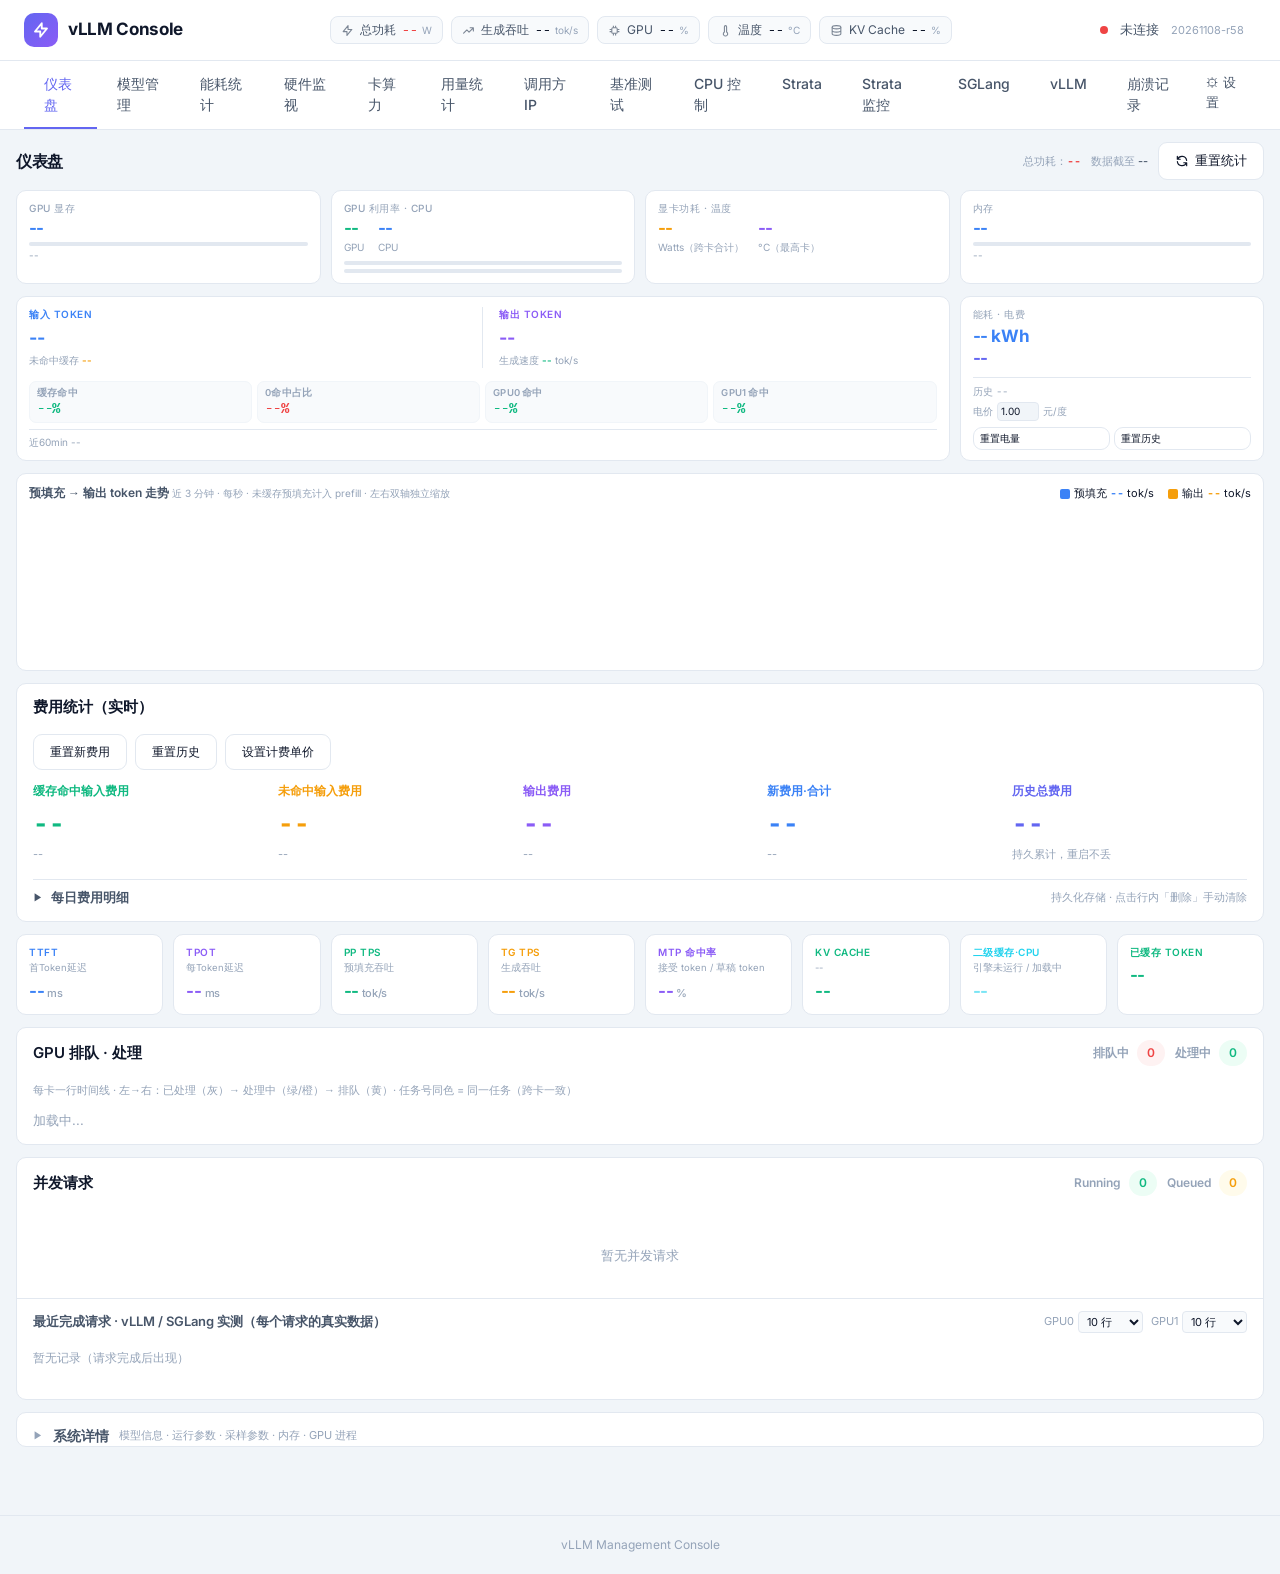
==== commit 21cf2cac: "feat(header): 页头左右 100% 视口拉伸[hdr-full-1108]（页面 r58，已上线 .127） - header-inner 去 max-width:1280px 改 wid" ====
--- a/index.html
+++ b/index.html
@@ -111,13 +111,18 @@
             z-index: 50;
         }
         .header-inner {
-            max-width: 1280px;
+            /* [hdr-full-1108] 页头左右 100% 视口拉伸（原 max-width:1280px 把整条页头压在中间，
+               宽屏两侧大片空白、窄一点的窗口里指标胶囊又被 overflow:hidden 静默裁切——
+               用户实锤"总功耗"三个字看不全、右侧"已连接/数据 0s 前·自愈 113 次"折行）。 */
+            max-width: none;
+            width: 100%;
             margin: 0 auto;
             padding: 0 24px;
             height: 60px;
             display: flex;
             align-items: center;
             justify-content: space-between;
+            gap: 16px;
         }
         .logo {
             display: flex;
@@ -126,6 +131,7 @@
             font-weight: 700;
             font-size: 17px;
             letter-spacing: -0.02em;
+            flex: none;
         }
         .logo-icon {
             width: 34px;
@@ -643,8 +649,13 @@
             gap: 8px;
             margin: 0 20px;
             min-width: 0;
-            overflow: hidden;
-        }
+            /* [hdr-full-1108] 极窄窗口下改横向滚动而非 overflow:hidden 静默裁切（内容不该无声消失）；
+               滚动条隐藏，视觉与原状一致。正常宽度下 100% 拉伸后有富余，不会出现滚动。 */
+            overflow-x: auto;
+            overflow-y: hidden;
+            scrollbar-width: none;
+        }
+        .header-metrics::-webkit-scrollbar { display: none; }
         .hdr-chip {
             display: inline-flex;
             align-items: center;
@@ -657,6 +668,7 @@
             line-height: 1.4;
             white-space: nowrap;
             color: var(--text-secondary);
+            flex: none;
         }
         .hdr-chip svg { flex: none; opacity: .7; }
         .hdr-chip .hdr-val {
@@ -716,7 +728,7 @@
                     <span>KV Cache</span><span class="hdr-val" id="hdrKv">--</span><span class="hdr-unit">%</span>
                 </span>
             </div>
-            <div class="flex items-center gap-3">
+            <div class="flex items-center gap-3" style="flex:none;white-space:nowrap"><!-- [hdr-full-1108] 禁折行：原 1280 挤压下"已连接""数据 0s 前·自愈 113 次"竖排折行 -->
                 <span id="statusDot" class="w-2 h-2 rounded-full bg-gray-400"></span>
                 <span id="serverStatus" style="font-size:13px;color:var(--text-secondary)">连接中...</span>
                 <span id="pageVersion" style="font-size:11px;color:var(--text-tertiary)" title="页面版本号（如与服务器不符请强制刷新 Ctrl+Shift+R）"></span>
@@ -1483,11 +1495,11 @@
                             <thead><tr>
                                 <th>GPU / 型号</th><th>PCI 地址 / UUID</th><th style="text-align:center">PCIe 链路（当前 → 能力）</th><th style="text-align:right">PCIe 流量 / 占用</th>
                                 <th style="text-align:right">显存</th><th style="text-align:right">利用率 (GPU/MEM)</th><th style="text-align:right">温度 核心/显存</th>
-                                <th style="text-align:right">功耗 / 限值</th><th style="text-align:right">SM 频率</th><th style="text-align:center">SM 数量</th><th style="text-align:center">P 状态</th>
+                                <th style="text-align:right">功耗 / 限值</th><th style="text-align:right">SM 频率</th><th style="text-align:center">SM 数量</th><th style="text-align:center">P 状态</th><th style="text-align:center">ECC</th>
                                 <th>驱动 / VBIOS</th><th style="text-align:center">计算能力</th>
                             </tr></thead>
                             <tbody id="storageGpuRows">
-                                <tr><td colspan="13" style="text-align:center;padding:24px;color:var(--text-tertiary)">加载中...</td></tr>
+                                <tr><td colspan="14" style="text-align:center;padding:24px;color:var(--text-tertiary)">加载中...</td></tr>
                             </tbody>
                         </table>
                     </div>
@@ -1512,6 +1524,24 @@
                     <canvas id="gpuTempCanvas" style="width:100%;height:176px;display:block"></canvas>
                     <div id="gpuTempLegend" style="display:flex;flex-wrap:wrap;gap:6px 18px;font-size:11px;margin-top:8px"></div>
                     <div id="gpuTempMeta" style="font-size:11px;color:var(--text-tertiary);margin-top:5px"></div>
+                </div>
+            </div>
+
+            <!-- GPU 功耗曲线（[gpu-powercurve-1105] 逐卡瞬时功率；数据源 /v1/internal/gpu-power 逐秒历史）-->
+            <div class="card mb-3" id="storageGpuPowCard">
+                <div class="card-header" style="display:flex;align-items:baseline;justify-content:space-between;gap:12px;flex-wrap:wrap">
+                    <h3 style="font-size:14px;font-weight:600">GPU 功耗曲线
+                        <span style="font-size:11px;font-weight:400;color:var(--text-tertiary)">逐卡瞬时功率 · 爬向功耗墙时自动显示墙参考线</span>
+                    </h3>
+                    <div style="display:flex;align-items:center;gap:10px;flex-wrap:wrap">
+                        <div id="gpuPowWinBtns" style="display:flex;gap:4px"></div>
+                        <span style="font-size:11px;color:var(--text-tertiary)" id="storageGpuPowHint">读取中…</span>
+                    </div>
+                </div>
+                <div class="card-body" style="padding:10px 14px">
+                    <canvas id="gpuPowCanvas" style="width:100%;height:176px;display:block"></canvas>
+                    <div id="gpuPowLegend" style="display:flex;flex-wrap:wrap;gap:6px 18px;font-size:11px;margin-top:8px"></div>
+                    <div id="gpuPowMeta" style="font-size:11px;color:var(--text-tertiary);margin-top:5px"></div>
                 </div>
             </div>
 
@@ -1567,9 +1597,86 @@
                             <div id="hsEvents">暂无记录</div>
                         </div>
                     </div>
+
+                    <!-- [gpu-hotshield-templog 1105] 关机前 10 秒 GPU 温度留档（数据源 /v1/internal/hotshield/templog） -->
+                    <div id="hsTempBox" style="margin-top:10px;border:1px solid var(--border);border-radius:8px;padding:10px 12px">
+                        <div style="display:flex;align-items:center;gap:8px;flex-wrap:wrap;margin-bottom:8px">
+                            <span style="font-weight:600;color:var(--text-primary);font-size:12px">关机前 10 秒 GPU 温度记录</span>
+                            <select id="hsTempSelect" onchange="hsTempOnSelect()" style="padding:3px 6px;border-radius:6px;border:1px solid var(--border);background:var(--bg-primary);color:var(--text-primary);font-size:11px;max-width:250px"><option value="">读取中…</option></select>
+                            <button class="btn" style="font-size:11px;padding:3px 10px" onclick="hsTempDrill()">演练记录（不关机）</button>
+                            <button class="btn" style="font-size:11px;padding:3px 10px" onclick="hsTempLoadList(true)">刷新</button>
+                            <span style="font-size:11px;color:var(--text-tertiary);margin-left:auto" id="hsTempMeta">读取中…</span>
+                        </div>
+                        <div id="hsTempTable" style="font-size:11px;color:var(--text-tertiary)">读取中…</div>
+                    </div>
+
                     <div style="font-size:11px;color:var(--text-tertiary);margin-top:8px;line-height:1.7">
                         判定口径 = 各卡 max(核心温度, 显存温度)，数据源为本页 GPU 采样（1s，无额外 nvidia-smi 压力）。触发后<strong>先优雅停止全部 vLLM/SGLang 推理实例再关机</strong>（sync 落盘 + systemctl poweroff，走 gpu-ctl 白名单提权）。
                         防误触发：温度回落到阈值以下自动取消；GPU 数据缺失/过期(&gt;15s) 时不判定、倒计时自动取消；关机后有冷却期防「关机→开机→仍热→再关机」振荡。<strong>请在倒计时内及时保存工作。</strong>
+                        [1105 新增] 下发关机指令前会把<strong>最后 10 秒逐秒逐卡温度（核心/显存）同步落盘</strong>，在本卡下方按时刻回看；触发瞬间的「触发前 10 秒」另存一份对照。缺采样的秒如实留白，不插值。
+                    </div>
+                </div>
+            </div>
+
+            <!-- GPU ECC 状态与报错（[gpu-ecc-1108]；后端 /v1/internal/gpu-ecc，计数源 nvidia-smi --query-gpu，Xid 源 journalctl -k）-->
+            <div class="card mb-3" id="eccCard">
+                <div class="card-header" style="display:flex;align-items:baseline;justify-content:space-between;gap:12px;flex-wrap:wrap">
+                    <h3 style="font-size:14px;font-weight:600">GPU ECC 状态与报错
+                        <span style="font-size:11px;font-weight:400;color:var(--text-tertiary)">显存位翻转防护是否生效 · 可纠正/不可纠正错误计数 · 内核 Xid 事件</span>
+                    </h3>
+                    <span style="font-size:11px;color:var(--text-tertiary)" id="eccHint">读取中…</span>
+                </div>
+                <div class="card-body" style="padding:10px 14px">
+                    <div style="display:flex;align-items:center;gap:10px;flex-wrap:wrap;padding-bottom:10px;border-bottom:1px solid var(--border-light)">
+                        <label style="display:inline-flex;align-items:center;gap:6px;font-size:12px;cursor:pointer;user-select:none">
+                            <input type="checkbox" id="eccEnabled">
+                            <strong>采样与记录启用</strong>
+                        </label>
+                        <span style="font-size:12px;color:var(--text-secondary)">每</span>
+                        <input type="number" id="eccPoll" min="10" max="3600" step="10" value="30" style="width:64px;padding:4px 6px;border-radius:6px;border:1px solid var(--border);background:var(--bg-primary);color:var(--text-primary);font-size:12px;text-align:right">
+                        <span style="font-size:12px;color:var(--text-secondary)">秒采一次</span>
+                        <label style="display:inline-flex;align-items:center;gap:6px;font-size:12px;cursor:pointer;user-select:none">
+                            <input type="checkbox" id="eccXid">
+                            <span>收内核 Xid 事件</span>
+                        </label>
+                        <button class="btn" style="font-size:11px;padding:3px 12px" onclick="eccSave()">保存设置</button>
+                        <button class="btn" style="font-size:11px;padding:3px 12px" onclick="eccRescan()">立即采样</button>
+                        <button class="btn" style="font-size:11px;padding:3px 12px" onclick="eccRebase()">重置观测基线</button>
+                        <button class="btn" style="font-size:11px;padding:3px 12px" onclick="eccClearEvents()">清空报错记录</button>
+                        <span style="font-size:11px;color:var(--text-tertiary);margin-left:auto" id="eccMsg"></span>
+                    </div>
+                    <div id="eccSummary" style="border:1px solid var(--border);border-radius:8px;padding:8px 12px;font-size:12px;color:var(--text-secondary);margin-top:10px">--</div>
+                    <div class="overflow-x-auto" style="margin-top:10px">
+                        <table class="tbl">
+                            <thead><tr>
+                                <th>GPU / 型号</th><th style="text-align:center">ECC 模式</th><th style="text-align:center">Inforom</th>
+                                <th style="text-align:right">本轮 SBE / DBE</th><th style="text-align:right">终身 SBE / DBE</th>
+                                <th style="text-align:right">自基线新增 SBE / DBE</th><th style="text-align:right">SRAM 终身 SBE / DBE</th>
+                                <th style="text-align:right">L2 终身 SBE / DBE</th><th style="text-align:right">行重映射 / 退役页</th>
+                                <th style="text-align:center">状态</th>
+                            </tr></thead>
+                            <tbody id="eccGpuRows">
+                                <tr><td colspan="10" style="text-align:center;padding:18px;color:var(--text-tertiary)">读取中…</td></tr>
+                            </tbody>
+                        </table>
+                    </div>
+                    <div style="font-size:11px;color:var(--text-tertiary);margin:8px 0 12px;line-height:1.7">
+                        <strong>口径</strong>：SBE=可纠正（单比特翻转，硬件自动纠正，不损坏数据）；DBE=不可纠正（双比特，可能已损坏数据，出现即视为硬件问题）。<strong>本轮</strong>=volatile 计数（自驱动加载以来，重启驱动或整机会归零）；<strong>终身</strong>=aggregate 计数（存于显卡 INFOROM，断电不丢）；<strong>自基线新增</strong>=控制台开始观测之后的净增长（轮次切换会整值归档再重新锚定，计数倒退不会被读成「错误变少」）。<code>--</code> 表示该卡/驱动不提供这个计数器（如实缺列，不以 0 冒充「没有错误」），「未查询」表示该列在当前字段档位下会令整条 nvidia-smi 查询报错、已按档剔除。
+                    </div>
+                    <div style="font-size:13px;font-weight:600;margin:2px 0 6px">报错记录 <span style="font-size:11px;font-weight:400;color:var(--text-tertiary)">计数增长即落一条（附当时温度/功耗/利用率），内核 NVRM Xid 一并入表并分标 ECC 类</span></div>
+                    <div class="overflow-x-auto">
+                        <table class="tbl">
+                            <thead><tr>
+                                <th style="width:150px">时间</th><th style="text-align:center">卡</th><th style="text-align:center">类别</th>
+                                <th style="text-align:right">计数变化</th><th style="text-align:right">当时现场</th><th>说明</th>
+                            </tr></thead>
+                            <tbody id="eccEventRows">
+                                <tr><td colspan="6" style="text-align:center;padding:18px;color:var(--text-tertiary)">暂无 ECC / Xid 报错记录</td></tr>
+                            </tbody>
+                        </table>
+                    </div>
+                    <div style="font-size:11px;color:var(--text-tertiary);margin-top:8px;line-height:1.7">
+                        计数与模式源 = <code>nvidia-smi --query-gpu</code>（走 09-20 铁律的放弃式熔断通道，与显卡实时采样共用单飞队列）；Xid 源 = <code>journalctl -k</code>（60s 扫一次，按原文去重、控制台重启不丢）。记录落盘 gpu-ecc-events.jsonl，观测基线落盘 gpu-ecc-state.json。ECC 模式改动需重启才生效（<code>nvidia-smi -pm 1 -e 1</code>），本页只读不改。
                     </div>
                 </div>
             </div>
@@ -2231,7 +2338,7 @@
 })();
 
 let isConnected = false;
-const PAGE_VERSION = '20261103-r53'; // r53 = 硬件监视页新增「GPU 温度曲线」卡[gpu-temp-1103]：主曲线=显存温度（nvidia-smi temperature.memory，逐卡一色粗实线+线尾打点），对照曲线=核心温度（同色细虚线，可开关），双阈值参考线（显存警戒 85/危险 95，与 09-29 定档的显存独立口径一致，不套核心 70/85）。后端 server.js [gpu-temp-1103]：GPU 采样器同拍落一条逐秒温度历史（global.__gpuTempHistory，保留 3600 点=1 小时，零新增 nvidia-smi 压力，走 09-20 铁律通道），新只读接口 GET /v1/internal/gpu-temp?win=（窗口钳 30–3600s，桶均值抽稀到 ≤300 点；逐卡现值/均值/峰值+峰值时刻/谷值在原始逐秒点上算，不用抽稀桶防抹平真实尖峰）。两条诚实性口径：① 采样失败的那一拍不落点、前端按时间轴断线留白——绝不插值/沿用旧值/以 0 顶替（否则驱动熔断期会画出"温度恒定"假象，同 09-22「宁返 null」）；② 显存列驱动不返回时（值 ∉ (0,150]）归 null 显示"显存温度不可用"，不画 0 ℃ 平线；纵轴按窗口实际值域取整且必含警戒线，不从 0 起（从 0 起会把 60→75 ℃ 的爬升压成直线）。窗口按钮 3/10/30/60 分钟存 localStorage dsh_gpu_temp_win，核心线开关存 dsh_gpu_temp_core；2s 轮询 hidden 门控、取数失败保留上一帧并黄字透传。unit +7（落点/钳制/抽稀/统计/缺口）、pages +2 场景。 // r52 = GPU 通电时间主值切换出厂真值口径[gpu-uptime-inforom-1029]（用户实锤"之前能精确查到"，翻查 08-21 历史会话坐实我 r50 漏检）：逐卡主值=nvidia-smi bbx.time_run（Inforom Time Data→Time Run，NVML nvmlDeviceGetBBXTimeData，卡 INFOROM 终身通电计数器，断电不丢逐卡独立，驱动 610.43.03 实测支持）；wtmp∪journal 系统口径降为对账列（出厂真值−系统口径≈来本机之前通电时间，>1 天才显示防噪音）；驱动不支持该字段时主值自动回落系统口径并标黄"系统口径"；GPU 查询走 gpuQuery 单飞熔断通道并入 10min 刷新，全源失败才保留旧帧。卡内脚注固化勘误：首版 grep hours/uptime/lifetime 漏掉字段真名 Time Run——查字段存在性须多名字变体+通读全文。unit +2（upParseTimeRun 正常/N-A）、fixture 重抓。 // r51 = GPU 通电时间卡精度修复[gpu-uptime-live-1029]（用户实锤"时间没对"三处）：① 实时尾段——区间表 10min 一采，此前当前开机区间 end 钉在采样时刻：整机累计通电两次采样间冻结最长 10min、"本次开机"超 90s 直接显示 --；后端 live_tail 标记+读取时延到 now，逐秒实时。② 本次开机起点改 /proc/uptime 反推内核启动时刻（== uptime -s；wtmp boot 记录是启动中写入的晚数秒，用户对照即见偏差），只允许提前 6h 内防异常值。③ 显示全带年份到秒 YYYY-MM-DD HH:mm:ss、时长到秒（手工拼接不受 locale 影响），并显示 可追溯窗口−累计停机=通电 对账式核算；表格 DOM 重建指纹降分钟粒度防逐秒抖 DOM。unit +3（upLiveIv 三态）、fixture 重抓。 // r50 = 硬件监视页新增「GPU 累计通电时间」卡[gpu-uptime-1029]：显示显卡累计通电时间。口径铁律——NVIDIA CMP/消费卡驱动与 NVML 不提供"出厂至今通电时长"（10-29 实测 nvidia-smi -q 全文与 --help-query-gpu 均无该字段），故输出**系统开机记录可追溯口径**：后端 wtmp（last -x -F reboot，干净配对 end=关机时刻/still running=延到 now）∪ journal（journalctl --list-boots，当前 boot 延到 now）取并集合并去重叠（60s 容差桥接两源起止偏差）→ 整机累计通电+追溯起点+开机次数+本次开机已通时长；逐卡=区间∩[GPU UUID 首见, now]，首见持久化 gpu-uptime.json（模块首跑在场的卡按追溯起点计标 coverage、此后新 UUID 按实测计标 observed——换卡新卡从换卡时刻起算，旧卡保留历史标"已离场"）。采集走放弃式 spawnCollect（countFail=false 不连坐 GPU 熔断，ll 直读零提权零 nvidia-smi），启动即刷+10min 重采+60s 在场跟踪，两源同败保留上一帧（宁旧勿空），缺失一律 null 不以 0 冒充；API GET /v1/internal/gpu-uptime（只读）；前端卡 30s 轮询（hidden 门控）+指纹防重建 DOM，卡内固化口径说明脚注。 // r49 = 新增「调用方 IP」标签[client-ips-1027]：显示谁在调用模型 API（IP+归属地+调用数+最近活跃）。数据源两路合并——①引擎访问日志增量 tail（uvicorn 行，覆盖直连引擎端口全部调用方；日志行无逐行时间戳，lastSeen=控制台观测时刻 ±3s；首次运行从日志尾 ≤4MB 回填计数标「历史」）②控制台 /v1 代理入口记真实客户端 IP（引擎侧只见 127.0.0.1；代理生成请求 pending 对账去重不双计，来源标「代理」）。归属地：回环/内网/CGNAT 本地规则，公网 IPv4 走 ip-api.com 中文解析（≤50/批、7 天缓存、失败退避 10min），IPv6 如实标不解析。独立页 /static/client-ips.html（KPI/筛选/搜索/行展开路径明细，自愈轮询同 compute）；API GET /v1/internal/client-ips + POST .../cmd {clear|save}；配置 client-ips.json 热加载（activeWindowSec/retentionDays/maxIps/geoEnabled），计数落盘 client-ips-state.json（控制台重启不丢） // r48 = 硬件监视页新增「GPU 高功耗记录」卡[gpu-powerlog-1025]：任一张 GPU 功耗 ≥ 阈值（默认 300W，可配）即记一条越阈快照——时间/触发卡/该卡功耗/各卡功耗/GPU 合计/整机总功耗（与能耗页同口径，无新鲜采样如实 --）/利用率/温度；判定复用 1s GPU 采样帧零新增 nvidia-smi 压力，同卡连续超标按 minIntervalSec（缺省 5s）防洪泛；落盘 gpu-power-log.jsonl（重启不丢，环形 maxRecords 摊还截尾），配置 gpu-powerlog.json 热加载（缺省启用），API GET /v1/internal/power-log + POST .../cmd {save|clear}（POST 走口令拦截）。 // r47 = 仪表盘「最近完成请求」下方新增「vLLM 实测聚合（输出真实数据）」表[vllm-agg-1017]：对上表当前显示的 vLLM 行按实例端口分组汇总（多实例逐行 + 合计行；SGLang 行不进），列=条数/ΣPrompt/Σ缓存命中(含命中率)/Σ二级缓存命中/Σ预填充/Σ生成/聚合pp TPS/首token均值/Σdecode耗时/聚合tg TPS/逐行速度中位数/速度区间/MTP接受率；聚合速度一律 Σtoken/Σ时间（加权真值，与组头 tg TPS 同口径），不用逐行算术平均防短请求带偏；明细表被 sglang_export_off 隐藏或无记录时聚合表同步清空；零后端改动，index.html 每请求读盘刷新即生效 // r46 = 二级缓存卡 simple 口径纠偏[kvoff-simple-honest]：SimpleCPU 池=锁页匿名内存不进 /dev/shm，主值不再显示 tmpfs 杂项值（NCCL psm_* ~0.7GiB 恒定噪音）改「锁页池·启动即满配」；后端接入官方 simple_kv_offload_* 族（used/pending/capacity blocks，在飞钉住真值，需重启生效——未重启前端照旧显示不报错）；仪表盘卡 tooltip 同步 // r45 = 新增「⚙ 设置」标签显示设置[tab-prefs]：导航最右齿轮弹窗勾选要显示的标签（13 项），存 localStorage consoleHiddenTabs 仅本浏览器生效、零后端改动零重启；隐藏=导航项 display:none（tab-content/已加载 iframe 不动，切回即恢复），当前激活标签被隐藏自动切到首个可见，至少保留一个防自锁；switchTab 高亮从 DOM 序号 map 改 data-tab 查找（免维护）；顺带清除 09-23 开源发布混入的调试残留（每次刷新 700ms 后自动跳硬件监视）——默认标签恢复仪表盘 // r44 = 10-16 新增「卡算力」标签[card-compute]：逐卡理论峰值 FP32（芯片表档/观测加速档双口径）/ 实时估算算力（峰值×频率达成率×利用率）/ Tensor 参考（GA100 倍率）/ 频率达成率 / 显存频率 / 功耗墙与限频原因位 / 5 分钟算力曲线；独立页 /static/compute.html 走通用静态路由（零重启），数据复用只读接口 /v1/internal/gpu + /v1/internal/gpu-ctl，不改 server.js；页脚固化口径警示（1695=芯片能力表 vs 实测 boost 顶 1470；利用率≠数据通路占用） // r43 = 10-14 GPU 排队卡块内文本全部单行化[gq-nowrap]（用户实锤撑高形态：预填充块长数字「169,610 / 170,000 tok (估)」在 130px 块宽折行+进度条行 → 块变高撑开时间线）：预填充数值行/输出「N tok 已输出」行/headRow 标签一律 nowrap+省略号+title 全文；block 容器 overflow:hidden 防横向溢出；配合 r42 容器定高 76px，队列任何状态卡片高度恒定 // r42 = 10-14 GPU 排队·处理时间线固定高度 76px[gq-fixed-h]（用户要求队列任务块高度固定）：各块行数/字号不一（有/无任务号、＋N 排队、空态），stretch 容器高度原随最高块浮动——现容器定高 76px、块 height:100% 垂直居中填充、空态同高，队列增删换型一律不改卡片高度 // r41 = 10-14 修复「槽被撑开」真因在 GPU 排队卡[gq-row-h]（用户定位）：预填充块原 4 行（标题/done÷total/进度条/tok/s）比其它块多一行，预填充段出现时整条时间线变高、连带下方并发卡位移——进度条与速度合并为一行压成 3 行等高（悬停 title 看精确值）；「刚进入」占位块提示文案改单行防折行撑高 // r40 = 10-14 输出行回原始高度 60px、预填充行改与输出行同构同高[conc-row-h-60]：预填充两行 grid 布局改三段式弹性（左标题+meta/中进度条+曲线 40→24px/右 Decode+Prefill 双值列），空位行同 60px；live token 预览与 meta 行互换（60px 预算不叠加），预览体压到 12px // r39 = 10-14 槽位高度=刚好装下预填充/输出行[conc-row-h]：数据行 84→80px（预填充行自然高 ~76px+余量，两态内容均不裁切）；空位占位行同高 80px（请求装配/释放整板零布局位移，消除尺寸适配跳动）；live token 预览体 38→18px 收进行内预算（column-reverse 恒显最新行） // r38 = 10-14 并发卡「输出中/预填充中」槽行统一固定高度 84px[conc-row-h]（预填充行原 ~77px、输出行原 ~60px、带 live 预览 ~120px，两态切换行高跳动）；live 预览体 48→38px，超高裁切顶部（column-reverse 保最新 token 行可见）；空位占位行保持细行 // r37 = 10-14 并发卡改固定槽位板[conc-slot-board]（用户方案）：行数恒等于 max-num-seqs（每实例，model-params 真值 30s 缓存，兜底 4），vLLM rid 条目装配进槽位（先占先得、条目存续槽号不变、退场释放），空槽显「槽位 N · 空闲」占位行——行数从结构上不可能超发；live 优先占位、保持行填余、溢出让位不显示；删除「明细捕获中/明细未捕获」特判分支（板子天然覆盖）；空闲时板下附「上次请求 Decode/Prefill」行 // r36 = 10-14 conc-v2 语义修正：保持行（旧快照）标签一律「上次 Decode/Prefill」并半透明（原显「当前·实测/均值」误导）；配合后端 [rid-stable-1014]（v3 激活时行数权威=注册行、活跃 rid 永不退绑、最近邻只给从未绑定行、容差 30s→10s）——真实配对采样实锤后端行↔rid 每拍错位才是历次「几行/跳号/曲线断」总根源 // r35 = 10-14 并发请求卡推倒重写[conc-v2]：清空 r23~r34 十轮叠加的 slot-pin/hold/cap/spdHold/genHist/sparkKey/pinId 补丁层，改为单一「请求注册表」模型——条目=vLLM 请求（主键 rid，prefill 期暂记 REQ 号、rid 晚到同条目改登不换行），行位=首现序永不重排，行保持到输出结束（>1.5s 无数据退场，闪断期原位半透明驻留），曲线=引擎真值 Δg/Δt 逐拍采样（500ms/点窗 15s 贝塞尔，保持行不记录），Decode=本行实时→全程均值→上一显示值→分摊（与 GPU 排队卡同源），Prefill=未缓存÷耗时按 exact 标语义，空闲显上次请求实测；GPU 排队卡不受影响 // r34 = 10-14 并发行「保持原位到输出结束」[conc-row-until-end + conc-spark-sticky]：① 缺席保持行不再受「本拍行数≥running 就不补」限制——末次数据 2.5s 内一律原位保持（半透明），后端行集轮换/rid 闪断期曲线与位置都不动，2.5s 无更新才判输出结束退场；live 行恒显、保持行只占 running+1 的额外名额（最近可见优先），既不闪断也不堆积② 曲线键钉到槽位首见身份 __sparkKey（rid 晚到/REQ 轮换不换键不重启），采样点记录移入行渲染循环、保持行不记录旧快照 // r33 = 10-14 并发卡输出曲线细粒度[conc-spark-fine]：① decode 行曲线数据源改引擎真值累计 tokens_generated 的逐拍差分 Δg/Δt（500ms 粒度、每行独立、key=rid 跨行轮换连续；显示值含均值/分摊回落会把曲线拉平，差分保留真实瞬时起伏；dt<250ms 或 g 回落不发放）② 折线改 Catmull-Rom 三次贝塞尔平滑（同 PD 图手法）；再细到 100ms 级（引擎每步）需后端随 stats 下发 v3 逐步样本，待控制台重启窗口 // r32 = 10-14 并发请求行速度区改 Strata 监控 Speed 卡版式[strata-speed-ui]：大号数值+t/s 单位、下方灰字语义标签（当前 Decode·实测/均值/分摊、上次请求 Decode；当前/本请求 Prefill·实测/估、上次请求 Prefill），Decode/Prefill 双值并排（prefill 行 Decode 显 --），走势线保留；计算逻辑不变（Decode=后端本行实时→全程均值→上一值→分摊，与 GPU 排队卡同源；Prefill=未缓存 prompt÷预填充耗时，同 Strata (prompt−reused)/prompt_ms 式）；prefill 行进度对 done/total 挪入 meta 行 // r31 = 10-14 并发卡显示身份钉稳[conc-pin-id]：REQ 号只是后端行槽位流水号（rt.seq，gauge 滞后+绑定抖动致同请求换号，用户所见「REQ-480923 一直变」），首见 REQ 号+vLLM rid 钉在槽位上随行轮换不变，meta 行显示「REQ-xxx · rid8」 // r30 = 10-14 并发卡速度口径与「GPU 排队·处理」卡对齐[conc-gq-rate]（用户确认排队卡数值正确并要求采用）：Decode=后端本行实时 avg_speed_3s → 本行全程均值 avg_speed（buildGpuQueueSegs 同款）→ 上一值(≤60s 不空窗) → 实例吞吐÷行数分摊（最后兜底）；撤除 r29 前端 rid 滑窗测速与 r26 提前的分摊层（两者都会让行值偏离排队卡口径）；sparkline 保留 rid 稳定键 // r29 = 10-14 并发卡每行独立实时测速[conc-rid-rate]：r26 的分摊兜底过前导致「所有并发速度都一样」（截图 6 行同显 11 tok/s·分摊）——tokens_generated 是引擎按 vLLM rid 上报真值，前端按 rid 每拍采样自算滑窗 Δg/Δt（rid 跨行轮换稳定，后端行窗因绑定抖动常不出数）；Decode 优先级改为 后端本行实时→前端本 rid 滑窗实测→本行全程均值→实例分摊(最后兜底)→上一值；sparkline 键改 rid 优先（REQ 轮换曲线不断） // r28 = 10-14 并发卡行数封顶 [conc-one-row-per-rid 1014b]：后端行集整拍轮换（REQ 号滚动+rid 闪断）时旧缺席保持行逐拍堆积，3 个并发显示 9 行（截图实锤）——保持行只补「本拍行数 < running」的缺口且补后总行数 ≤ running，多槽位竞争取最近可见者优先；并发数即行数上限 // r27 = 10-14 并发卡「一个并发一行」[conc-one-row-per-rid]：按 vLLM rid 判身份——同拍多行命中同一身份（绑定抖动期旧行仍挂 rid 别名+新行绑到同一 rid；REQ 号被接管后旧槽位留幽灵行）→ 身份并入同一槽位（排位取更早者）且只保留信息最全的一行（有 rid > 有 live 流预览 > 生成量大者），合并后的空壳槽位不再产生缺席保持幽灵行；根治用户所见「一个并发出现几行数据」 // r26 = 10-14 并发卡速度优先级对齐 Strata「生成中=当前 Decode」[strata-rule-1012b]：v3 每行实时滑窗在并发短请求下常未成熟（请求 2~5s 完成，窗需 ≥1.5s+末样本 ≤2.2s），旧逻辑此时回落本行全程均值（滞后恒定值，看起来"没变化"）——新增第二优先级：实例当前 Decode 吞吐(last_second.tokens)÷并发输出行数（标「实时 tok/s·分摊」，各行同值=Strata 速度卡当前 Decode 的行级等价）；完整链=本行实时实测→当前 Decode 分摊→本行全程均值→上一值(≤60s)，sparkline 同源 // r25 = 10-12 并发请求卡速度规则对齐「Strata 监控」速度卡[strata-rule-1012]：① Decode/Prefill 数值不空窗——回落链 当前实测→本请求全程均值→最近一次有效实测值（≤60s，行级缓存 __concSpdHold），回落时子标签明示「上一值」并半透明，滑窗未成熟期不再闪 --（同 Strata：生成中=当前 Decode，空闲=上次请求 Decode）；② decode 行预填充小字标语义：本请求实测 / 上次请求（后端回落值口径）/ 上一值；③ 空闲态在「等待请求...」下补显 上次请求 Decode/Prefill（主源=最近完成请求 request-traces 实测：decode_tps、prefill=(prompt−cached)/prefill_s 实算口径，与 Strata (prompt−reused)/prompt_ms 同式；无记录退回行级缓存 ≤2min）；④ sparkline 历史同源回落，曲线不再因单拍无值塌 0 // r24 = 10-12 行位固定补第二层防御[conc-hold]：后端某拍轮换掉仍在跑的行时，前端按上一拍数据原位保持显示 ≤2.5s（半透明+tooltip），整列不再因单拍缺行上下移；槽位释放窗口不变 15s // r23 = 10-12 并发请求卡行位固定（[conc-slot-pin 1012]）：后端 rt.live 行序因 gauge 滞后 retire + 身份 parked 按 rid 复活而整段轮换（实测 4 行每拍对调位置），前端新增 __concSlotOrder 按行身份（taskId||id）首现排位、新行追加末尾、缺席 15s 释放槽位，行位置不再动态排序；live token 流在重排前按后端原始顺序 zip 绑定（r.__lv），预览不串行 // r22 = 10-10 新增「崩溃记录」标签：独立页 /crash.html 展示引擎崩溃时间+根因+证据原文（筛选/搜索/KPI），数据源 = 独立守护进程 crash-watch.mjs（systemd --user fnx-crash-watch.service，不占控制台事件循环、不重启控制台）：model-manager 实例快照两轮缺席+/proc 校验=进程消失、看门狗「确认离线」精确时间戳、server.log 启停事件抑制人工停止/控制台重启连坐、日志尾部签名定根因（EngineDead/CUDA OOM/非法内存/NCCL/断言/段错误/磁盘满…）+ dmesg OOM/Xid 补充，首跑回填历史崩溃（watchdog 日志+vllm 日志+dmesg），产出 static/crash-records.json // r21 = 10-09 硬件监视页新增「GPU 高温自动关机守护」卡（[gpu-hotshield 1009]）：任一张 GPU max(核心,显存)温度 ≥ 阈值且持续 holdSec 秒 → 先优雅停全部 vLLM/SGLang 实例（限时 45s）→ gpu-ctl halt（root：sync + systemctl poweroff）关闭本机；graceSec 倒计时全屏红幅（任意标签可见+跨标签 alert 提醒）可手动取消，降温自动取消，数据盲态（>15s 无 GPU 采样）不判定并撤销倒计时，cooldownMin 防关机-开机振荡；配置 gpu-hotshield.json 热加载、POST /v1/internal/hotshield/cmd {save|cancel}、状态 1s 轮询、事件历史落 gpu-hotshield-state.json。 // r20 = 10-08 新增「Strata 监控」标签：克隆 Strata Web UI Monitor 页（http://192.168.1.38:8080/#monitor）——内嵌 /strata-monitor.html（模型状态/八指标卡带 sparkline/上下文仪表/逐请求表/会话缓存/MCP），后端 [strata-remote-monitor] 模块代理远端 /metrics+/health+/mcp（800ms TTL+单飞+AbortController 超时；目标地址 strata-remote.json 热加载，缺省 .38:8080；浏览器直连远端会被 CORS 拦，必须走代理）。 // r19 = 10-07 「最近完成请求」表新增 二级缓存命中 列（在 缓存命中 右侧）：数据是逐请求真值，非估算——vLLM 侧由 rt-patch #12（dsh_extcache_rt）在 Request.take_prefill_stats 摘取官方 PrefillStats 的一瞬记下 num_external_cached_tokens/num_local_cached_tokens 分项，请求完成时落盘 vllm-ext-cache.jsonl，后端按 rid join（含 -8hex 内部后缀）；SGLang 侧直接映射官方 exporter 的 cached_tokens_storage_backend/cached_tokens_local。无该项数据时如实显示 --（绝不用「缓存命中」总数冒充），并在表尾给一句原因说明；组头聚合并列显示 二级缓存命中率＝Σ二级命中/Σprompt。新列生效需引擎带补丁重启（控制台重启不影响）。 // r18 = 10-06 仪表盘曲线提速平滑 + 停刷防御：① PD 动态图轮询 1s→500ms、序列 EMA(α=0.3) 平滑、折线改 Catmull-Rom 贝塞尔、当前值读数用平滑值（曲线跟进更快、无逐秒锯齿）；② 并发卡（500ms 独立轮询）成功渲染即盖 _lastRenderAt——原实现只在主链整轮结束后盖章，后端毛刺期（stats 实测 p95≈1.9s、峰值 4s）主链一轮拖十几秒时看门狗误判正常不自愈，现并发卡心跳成为独立渲染推进信号；③ 后端 stats 加 350ms 结果缓存（同窗口多消费者只算一次）。 //  r17 = 10-06 并发实时测速稀释修复：v3TouchRow 活跃期全程均值分母钉在 min(now, 最后产出/新行)（停增/暂离期不发稀释值，截图 g=8·34s·0.2 形态根治）；v3goneAt 冻结滞留窗 15s→5s；bindRow 复活清 stale goneAt 锚；active_requests.elapsed_s 同源钉锚。 // 页面版本戳：右上角显示，用于识别浏览器是否跑的是旧缓存页（r16 = 10-05 修复 vLLM 运行日志空白：祖先链 argv 判据对「重定向在 wrapper shell 内部」的现行启动链失明（引擎属 root 读不到其 fd），新增祖先链 fd1/fd2 指向 .log + 内容校验判据 ancestorFdLogFile，接入选日志两条链（pickLogFromProcs ⓪ / pickScriptModelLogFile ①″）；端点透传 fallback、前端红条明示兜底 vllm.log；页面版本戳：右上角显示，用于识别浏览器是否跑的是旧缓存页（r15 = EPYC 板两处口径修复：① 封装温度——该机 /sys/class/thermal 为空、k10temp 只挂 hwmon，采样器加 hwmon 回落（Tctl/Package 优先、避开逐 CCD 的 Tccd 分量）；② CPU 缓存——后端从只读 cpu0 改为全核扫共享域聚合并行输出（7F52 的 16 个 16MB L3 域合计 256MB 如实呈现，前端加「N域×slice」标注）；r14 = 10-05 换装适配（AMD EPYC 7F52 16C/32T + H12D-8D + 3×CMP 170HX + 32GB 内存）：主端口自愈三层防御（6s 定时兜底重探 / ticker busy>15s 强制放行 / stats 空数据触发纠偏——换装开机时序竞态会令主端口永久粘滞缺省 8000、仪表盘整页假 {}）；cpu-ctl v3 跨平台化（睿频通道 intel_pstate/no_turbo⇄cpufreq/boost 自适应、温度 coretemp⇄k10temp 回落、platform 串运行时生成）；SCRIPT_MODELS.base 换 32GB 账（pp:3、kvoff:0、PLE INT8+disk）；新 standard 预设 current-pp3-1m-mtp4-int8disk-32g；双卡文案改卡数自适应；r13 = SM 数量改走 CUDA 属性直读（cuDeviceGetAttribute MULTIPROCESSOR_COUNT，真实拓扑含 SM-RECONFIG 解锁态=74）——r12 的核数折算是错的：GA102 每 SM=64 核且 NVML 核数字段是固件静态表不随解锁变；r12 = 修正 SM 数量口径：NVML GetNumGpuCores 实为 CUDA 核数（4736），后端按计算能力折算真 SM 数（GA102=128核/SM→37），明细表主值 SM 数、副值 CUDA 核数；r11 = 硬件监视页 GPU 卡显示 SM 数量（后端 NVML nvmlDeviceGetNumGpuCores 经 python3 ctypes 采集并入 __gpuStatic 5min 缓存；明细表新增「SM 数量」列 + 逐卡标题后缀「· N SM」）；r10 = 硬件监视页新增「GPU 功耗/频率调节」卡（gpu-ctl 白名单提权：pl 即时生效+同步开机持久化 drop-in / SM 频率锁 lgc/rgc / 功耗墙角标 / 快捷档 150-300W）；r9 = vLLM 标签页「CPU KV 二级缓存」详细化：新增后端 /v1/internal/kv-detail（连接器/容量/tmpfs 驻留/命中率/累计存取/6s 滑窗速率/整机内存压力），vllm.html 卡片四表+概览条+口径脚注；r8 = vLLM 标签页内嵌 /vllm.html（实例归因兜底走 listVllmInstances）；r7 = SGLang 适配：脚本栈启动参数 SG_* 下发/弹窗 runtime 跟随/二级缓存卡「不适用」口径/最近请求导出缺失黄条/新「SGLang」标签内嵌 /sglang.html；r6 = 显卡显存温度（温度 KPI 副值 / 明细表温度列 / 仪表盘逐卡徽章 / 页头温度 tooltip，源 nvidia-smi temperature.memory）+ vLLM 运行日志源改走「在跑引擎祖先链 argv」通用判据；r5 = 并发卡实时 tok/s 换 v3 引擎每步输出真值流（逐请求精确实测，speed_src v3/v3-exact）；r3 = 二级缓存·CPU 卡常驻三态 + /dev/shm 物理驻留真值 + 二级缓存查询/命中；r2 = 启动页采样默认定档 t1/p0.95/k20/minp0/rp1 + 思考深度默认 xhigh；r1 = 二级缓存卡双栈指标 + 运行参数 PLE 精度/驻留双栈判据）
+const PAGE_VERSION = '20261108-r58'; // r58 = 页头左右 100% 视口拉伸[hdr-full-1108]（用户实锤：原 header-inner max-width:1280px 把整条页头压在中间，宽屏两侧空白、稍窄窗口里指标胶囊被 overflow:hidden 静默裁切——"总功耗"三字看不全、右侧"已连接/数据 0s 前·自愈 113 次"竖排折行）：header-inner 去 max-width 改 width:100%+gap:16px；logo 与右侧状态区 flex:none、状态区 white-space:nowrap 禁折行；.header-metrics 极窄窗口下由静默裁切改横向滚动（滚动条隐藏，正常宽度不会出现）；纯 <style>/内联样式改动，不涉 tailwind class、无需重建 css。<br>// r57 = 硬件监视页新增「GPU ECC 状态与报错」卡 + 显卡明细表 ECC 列[gpu-ecc-1108]：需求=显示每张显卡的 ECC 情况与 ECC 报错情况。后端 server.js [gpu-ecc-1108]：单条 `nvidia-smi --query-gpu`（本机 CMP 170HX + 610.43.03 实测 68ms 出三卡全字段，走 09-20 铁律的 gpuQuery 放弃式熔断通道、与实时采样共用单飞队列）采 ECC 模式(当前/重启后)/Inforom ECC 版本/显存-SRAM-L2 的本轮(volatile)与终身(aggregate)可纠正(SBE)/不可纠正(DBE)计数/行重映射与页退役，**缺列时整条查询会报错而非该列 N/A**，故按 完整档→核心档→最小档 三级回落并把生效档位如实透传（每 10min 回探完整档，驱动升级不需重启控制台）；任一计数增长即落一条事件（附报错时刻 1s 采样帧的温度/功耗/利用率快照，缺列 null 不以 0 冒充），计数倒退判为**新一轮开始**（落 reset 事件、上一轮整值归档后重新锚定），绝不当成「错误变少了」；「自基线新增」=已完成轮次累加+当前轮相对首次观测的增量，按 GPU UUID 持久化 gpu-ecc-state.json（换卡可区分），事件落 gpu-ecc-events.jsonl 重启不丢；另一半真相=内核 NVRM Xid（`journalctl -k -o short-iso` ll 在 adm 组直读零提权、env LC_ALL=C 防 locale 破坏时间戳解析=10-29 教训、60s 一扫按原文去重、ECC 类 48/63/64/92/94/95/171/172 与非 ECC 类分标，PCI 地址对齐 nvidia-smi bus_id 定卡号，对不上如实标原始地址不按顺序猜）。健康判定口径：有 DBE/重映射失败=error（数据可能已损坏过）、有 SBE/待处理重映射/SRAM 超阈=warn、**ECC 关闭=disabled 显式红标**（位翻转不可检测=静默算错，比崩更坏）、无任何采样=unknown，N/A 列一律 --（0 的含义是「检查过没有错误」，-- 是「这张卡不报这个数」，混同会把「看不到」误读成「没有」）。API GET /v1/internal/gpu-ecc + POST .../cmd {save|clear|rebase|rescan}（POST 走口令拦截同规）；配置 gpu-ecc.json 热加载（缺省启用、30s 一拍）；/v1/internal/gpu 附带 eccBriefByIndex() 同步查表角标（本表 1s 轮询，零 IO 零子进程）。前端卡 10s 轮询 hidden 门控+指纹防重建 DOM，取数失败保留上一帧不空渲染（09-22 铁律）。 // r56 = vLLM 标签新增「每 GPU 加载的模型层数」顶部 KPI + 逐卡明细卡[model-layers-1105]：后端新增只读 GET /v1/internal/model-layers（10s 结果缓存，复用现有 2s 轮询、零新增 nvidia-smi 常驻压力）。真值链——总层数=模型 config.json 的 num_hidden_layers（优先 text_config 且跳过 MTP 的 1 层子配置）；PP 段切分=本次启动落盘的 launch.env · FN_PP_PARTITION（按 FN_PORT 归属端口、mtime 最新者胜，校验项数==PP 且总和==总层数，不匹配即标错不套用），未下发时读 inner.sh 缺省 VLLM_PP_LAYER_PARTITION，仍无才回落 vLLM get_pp_indices 均分并如实标「推算」；GPU↔PP 段=nvidia-smi compute-apps 的 pid→GPU UUID 与 /proc 中 VLLM::Worker_PP<n> 进程树交叉定址，取不到才回落实例 CUDA_VISIBLE_DEVICES 顺序。TP 为层内张量并行、不切层（同段各卡均加载该段全部层数），脚注固化口径并附切分来源 / 配置路径 / mtime / Worker PID / 显存占用。当前实跑 TP1×PP2、48 层、FN_PP_PARTITION=27,21 ⇒ GPU0=27 层(0–26)、GPU1=21 层(27–47)。 // r55 = 高温守护新增「关机前 10 秒 GPU 温度留档」[gpu-hotshield-templog 1105]：触发瞬间先落「触发前 10 秒」保底快照，下发 halt 前再落「关机前最后 10 秒」权威快照，逐秒逐卡核心/显存同步 append 到 gpu-hotshield-templog.jsonl（断电不丢），最近一次完整记录同时进 state 的 lastTempSnapshot；新增只读 GET /v1/internal/hotshield/templog 与 POST cmd {action:templog-drill}（只留档、不停服、不关机），守护卡内新增 10 行温度表 + 历史记录下拉 + 演练按钮；数据源复用 1s GPU 采样同一帧，零新增 nvidia-smi 压力，缺采样的秒如实留白不插值。 // r54 = 硬件监视页新增「GPU 功耗曲线」卡[gpu-powercurve-1105]：逐卡一条实线=nvidia-smi power.draw 瞬时功率（配色与温度曲线卡同卡同号，跨卡对照不迷路）。后端 server.js [gpu-powercurve-1105]：GPU 采样器同拍落一条逐秒功耗历史（global.__gpuPowerHistory，保留 3600 点=1 小时，power_draw 取自同一帧 CSV——零新增 nvidia-smi 压力），新只读接口 GET /v1/internal/gpu-power?win=（窗口钳 30–3600s，桶均值抽稀到 ≤300 点；逐卡现值/均值/峰+峰值时刻/谷在原始逐秒点上算，不用抽稀桶防抹平真实尖峰；limits[]=__gpuStatic power.limit 现值口径）。诚实性口径与温度卡同源：① 采样失败那一拍不落点、前端按时间轴断线留白——绝不插值/沿用旧值/以 0 顶替（熔断期会画出"功耗恒定"假象）；② power.draw ∉ (0,1000]W 视为缺列归 null，不画 0W 平线。纵轴哲学与温度卡刻意相反：温度求看得见的余量（警戒线常上图），功耗求看得见的波形——怠载几十瓦的起伏不能被几百瓦的墙定档压成直线，故墙参考线仅在数据爬至墙 50% 以上才纳入视野，平时墙值与各卡 现/峰/谷/均 一并写入图例（现值按占墙比例着色 ≥90% 红 ≥70% 橙，贴墙=限功压缩区）。线段不平滑：推理任务的功率台阶就该棱角分明，贝塞尔会把阶跃糊成斜坡并造出虚假过冲。窗口按钮 3/10/30/60 分钟存 localStorage dsh_gpu_pow_win；2s 轮询 hidden 门控、取数失败保留上一帧并黄字透传。 // r53 = 硬件监视页新增「GPU 温度曲线」卡[gpu-temp-1103]：主曲线=显存温度（nvidia-smi temperature.memory，逐卡一色粗实线+线尾打点），对照曲线=核心温度（同色细虚线，可开关），双阈值参考线（显存警戒 85/危险 95，与 09-29 定档的显存独立口径一致，不套核心 70/85）。后端 server.js [gpu-temp-1103]：GPU 采样器同拍落一条逐秒温度历史（global.__gpuTempHistory，保留 3600 点=1 小时，零新增 nvidia-smi 压力，走 09-20 铁律通道），新只读接口 GET /v1/internal/gpu-temp?win=（窗口钳 30–3600s，桶均值抽稀到 ≤300 点；逐卡现值/均值/峰值+峰值时刻/谷值在原始逐秒点上算，不用抽稀桶防抹平真实尖峰）。两条诚实性口径：① 采样失败的那一拍不落点、前端按时间轴断线留白——绝不插值/沿用旧值/以 0 顶替（否则驱动熔断期会画出"温度恒定"假象，同 09-22「宁返 null」）；② 显存列驱动不返回时（值 ∉ (0,150]）归 null 显示"显存温度不可用"，不画 0 ℃ 平线；纵轴按窗口实际值域取整且必含警戒线，不从 0 起（从 0 起会把 60→75 ℃ 的爬升压成直线）。窗口按钮 3/10/30/60 分钟存 localStorage dsh_gpu_temp_win，核心线开关存 dsh_gpu_temp_core；2s 轮询 hidden 门控、取数失败保留上一帧并黄字透传。unit +7（落点/钳制/抽稀/统计/缺口）、pages +2 场景。 // r52 = GPU 通电时间主值切换出厂真值口径[gpu-uptime-inforom-1029]（用户实锤"之前能精确查到"，翻查 08-21 历史会话坐实我 r50 漏检）：逐卡主值=nvidia-smi bbx.time_run（Inforom Time Data→Time Run，NVML nvmlDeviceGetBBXTimeData，卡 INFOROM 终身通电计数器，断电不丢逐卡独立，驱动 610.43.03 实测支持）；wtmp∪journal 系统口径降为对账列（出厂真值−系统口径≈来本机之前通电时间，>1 天才显示防噪音）；驱动不支持该字段时主值自动回落系统口径并标黄"系统口径"；GPU 查询走 gpuQuery 单飞熔断通道并入 10min 刷新，全源失败才保留旧帧。卡内脚注固化勘误：首版 grep hours/uptime/lifetime 漏掉字段真名 Time Run——查字段存在性须多名字变体+通读全文。unit +2（upParseTimeRun 正常/N-A）、fixture 重抓。 // r51 = GPU 通电时间卡精度修复[gpu-uptime-live-1029]（用户实锤"时间没对"三处）：① 实时尾段——区间表 10min 一采，此前当前开机区间 end 钉在采样时刻：整机累计通电两次采样间冻结最长 10min、"本次开机"超 90s 直接显示 --；后端 live_tail 标记+读取时延到 now，逐秒实时。② 本次开机起点改 /proc/uptime 反推内核启动时刻（== uptime -s；wtmp boot 记录是启动中写入的晚数秒，用户对照即见偏差），只允许提前 6h 内防异常值。③ 显示全带年份到秒 YYYY-MM-DD HH:mm:ss、时长到秒（手工拼接不受 locale 影响），并显示 可追溯窗口−累计停机=通电 对账式核算；表格 DOM 重建指纹降分钟粒度防逐秒抖 DOM。unit +3（upLiveIv 三态）、fixture 重抓。 // r50 = 硬件监视页新增「GPU 累计通电时间」卡[gpu-uptime-1029]：显示显卡累计通电时间。口径铁律——NVIDIA CMP/消费卡驱动与 NVML 不提供"出厂至今通电时长"（10-29 实测 nvidia-smi -q 全文与 --help-query-gpu 均无该字段），故输出**系统开机记录可追溯口径**：后端 wtmp（last -x -F reboot，干净配对 end=关机时刻/still running=延到 now）∪ journal（journalctl --list-boots，当前 boot 延到 now）取并集合并去重叠（60s 容差桥接两源起止偏差）→ 整机累计通电+追溯起点+开机次数+本次开机已通时长；逐卡=区间∩[GPU UUID 首见, now]，首见持久化 gpu-uptime.json（模块首跑在场的卡按追溯起点计标 coverage、此后新 UUID 按实测计标 observed——换卡新卡从换卡时刻起算，旧卡保留历史标"已离场"）。采集走放弃式 spawnCollect（countFail=false 不连坐 GPU 熔断，ll 直读零提权零 nvidia-smi），启动即刷+10min 重采+60s 在场跟踪，两源同败保留上一帧（宁旧勿空），缺失一律 null 不以 0 冒充；API GET /v1/internal/gpu-uptime（只读）；前端卡 30s 轮询（hidden 门控）+指纹防重建 DOM，卡内固化口径说明脚注。 // r49 = 新增「调用方 IP」标签[client-ips-1027]：显示谁在调用模型 API（IP+归属地+调用数+最近活跃）。数据源两路合并——①引擎访问日志增量 tail（uvicorn 行，覆盖直连引擎端口全部调用方；日志行无逐行时间戳，lastSeen=控制台观测时刻 ±3s；首次运行从日志尾 ≤4MB 回填计数标「历史」）②控制台 /v1 代理入口记真实客户端 IP（引擎侧只见 127.0.0.1；代理生成请求 pending 对账去重不双计，来源标「代理」）。归属地：回环/内网/CGNAT 本地规则，公网 IPv4 走 ip-api.com 中文解析（≤50/批、7 天缓存、失败退避 10min），IPv6 如实标不解析。独立页 /static/client-ips.html（KPI/筛选/搜索/行展开路径明细，自愈轮询同 compute）；API GET /v1/internal/client-ips + POST .../cmd {clear|save}；配置 client-ips.json 热加载（activeWindowSec/retentionDays/maxIps/geoEnabled），计数落盘 client-ips-state.json（控制台重启不丢） // r48 = 硬件监视页新增「GPU 高功耗记录」卡[gpu-powerlog-1025]：任一张 GPU 功耗 ≥ 阈值（默认 300W，可配）即记一条越阈快照——时间/触发卡/该卡功耗/各卡功耗/GPU 合计/整机总功耗（与能耗页同口径，无新鲜采样如实 --）/利用率/温度；判定复用 1s GPU 采样帧零新增 nvidia-smi 压力，同卡连续超标按 minIntervalSec（缺省 5s）防洪泛；落盘 gpu-power-log.jsonl（重启不丢，环形 maxRecords 摊还截尾），配置 gpu-powerlog.json 热加载（缺省启用），API GET /v1/internal/power-log + POST .../cmd {save|clear}（POST 走口令拦截）。 // r47 = 仪表盘「最近完成请求」下方新增「vLLM 实测聚合（输出真实数据）」表[vllm-agg-1017]：对上表当前显示的 vLLM 行按实例端口分组汇总（多实例逐行 + 合计行；SGLang 行不进），列=条数/ΣPrompt/Σ缓存命中(含命中率)/Σ二级缓存命中/Σ预填充/Σ生成/聚合pp TPS/首token均值/Σdecode耗时/聚合tg TPS/逐行速度中位数/速度区间/MTP接受率；聚合速度一律 Σtoken/Σ时间（加权真值，与组头 tg TPS 同口径），不用逐行算术平均防短请求带偏；明细表被 sglang_export_off 隐藏或无记录时聚合表同步清空；零后端改动，index.html 每请求读盘刷新即生效 // r46 = 二级缓存卡 simple 口径纠偏[kvoff-simple-honest]：SimpleCPU 池=锁页匿名内存不进 /dev/shm，主值不再显示 tmpfs 杂项值（NCCL psm_* ~0.7GiB 恒定噪音）改「锁页池·启动即满配」；后端接入官方 simple_kv_offload_* 族（used/pending/capacity blocks，在飞钉住真值，需重启生效——未重启前端照旧显示不报错）；仪表盘卡 tooltip 同步 // r45 = 新增「⚙ 设置」标签显示设置[tab-prefs]：导航最右齿轮弹窗勾选要显示的标签（13 项），存 localStorage consoleHiddenTabs 仅本浏览器生效、零后端改动零重启；隐藏=导航项 display:none（tab-content/已加载 iframe 不动，切回即恢复），当前激活标签被隐藏自动切到首个可见，至少保留一个防自锁；switchTab 高亮从 DOM 序号 map 改 data-tab 查找（免维护）；顺带清除 09-23 开源发布混入的调试残留（每次刷新 700ms 后自动跳硬件监视）——默认标签恢复仪表盘 // r44 = 10-16 新增「卡算力」标签[card-compute]：逐卡理论峰值 FP32（芯片表档/观测加速档双口径）/ 实时估算算力（峰值×频率达成率×利用率）/ Tensor 参考（GA100 倍率）/ 频率达成率 / 显存频率 / 功耗墙与限频原因位 / 5 分钟算力曲线；独立页 /static/compute.html 走通用静态路由（零重启），数据复用只读接口 /v1/internal/gpu + /v1/internal/gpu-ctl，不改 server.js；页脚固化口径警示（1695=芯片能力表 vs 实测 boost 顶 1470；利用率≠数据通路占用） // r43 = 10-14 GPU 排队卡块内文本全部单行化[gq-nowrap]（用户实锤撑高形态：预填充块长数字「169,610 / 170,000 tok (估)」在 130px 块宽折行+进度条行 → 块变高撑开时间线）：预填充数值行/输出「N tok 已输出」行/headRow 标签一律 nowrap+省略号+title 全文；block 容器 overflow:hidden 防横向溢出；配合 r42 容器定高 76px，队列任何状态卡片高度恒定 // r42 = 10-14 GPU 排队·处理时间线固定高度 76px[gq-fixed-h]（用户要求队列任务块高度固定）：各块行数/字号不一（有/无任务号、＋N 排队、空态），stretch 容器高度原随最高块浮动——现容器定高 76px、块 height:100% 垂直居中填充、空态同高，队列增删换型一律不改卡片高度 // r41 = 10-14 修复「槽被撑开」真因在 GPU 排队卡[gq-row-h]（用户定位）：预填充块原 4 行（标题/done÷total/进度条/tok/s）比其它块多一行，预填充段出现时整条时间线变高、连带下方并发卡位移——进度条与速度合并为一行压成 3 行等高（悬停 title 看精确值）；「刚进入」占位块提示文案改单行防折行撑高 // r40 = 10-14 输出行回原始高度 60px、预填充行改与输出行同构同高[conc-row-h-60]：预填充两行 grid 布局改三段式弹性（左标题+meta/中进度条+曲线 40→24px/右 Decode+Prefill 双值列），空位行同 60px；live token 预览与 meta 行互换（60px 预算不叠加），预览体压到 12px // r39 = 10-14 槽位高度=刚好装下预填充/输出行[conc-row-h]：数据行 84→80px（预填充行自然高 ~76px+余量，两态内容均不裁切）；空位占位行同高 80px（请求装配/释放整板零布局位移，消除尺寸适配跳动）；live token 预览体 38→18px 收进行内预算（column-reverse 恒显最新行） // r38 = 10-14 并发卡「输出中/预填充中」槽行统一固定高度 84px[conc-row-h]（预填充行原 ~77px、输出行原 ~60px、带 live 预览 ~120px，两态切换行高跳动）；live 预览体 48→38px，超高裁切顶部（column-reverse 保最新 token 行可见）；空位占位行保持细行 // r37 = 10-14 并发卡改固定槽位板[conc-slot-board]（用户方案）：行数恒等于 max-num-seqs（每实例，model-params 真值 30s 缓存，兜底 4），vLLM rid 条目装配进槽位（先占先得、条目存续槽号不变、退场释放），空槽显「槽位 N · 空闲」占位行——行数从结构上不可能超发；live 优先占位、保持行填余、溢出让位不显示；删除「明细捕获中/明细未捕获」特判分支（板子天然覆盖）；空闲时板下附「上次请求 Decode/Prefill」行 // r36 = 10-14 conc-v2 语义修正：保持行（旧快照）标签一律「上次 Decode/Prefill」并半透明（原显「当前·实测/均值」误导）；配合后端 [rid-stable-1014]（v3 激活时行数权威=注册行、活跃 rid 永不退绑、最近邻只给从未绑定行、容差 30s→10s）——真实配对采样实锤后端行↔rid 每拍错位才是历次「几行/跳号/曲线断」总根源 // r35 = 10-14 并发请求卡推倒重写[conc-v2]：清空 r23~r34 十轮叠加的 slot-pin/hold/cap/spdHold/genHist/sparkKey/pinId 补丁层，改为单一「请求注册表」模型——条目=vLLM 请求（主键 rid，prefill 期暂记 REQ 号、rid 晚到同条目改登不换行），行位=首现序永不重排，行保持到输出结束（>1.5s 无数据退场，闪断期原位半透明驻留），曲线=引擎真值 Δg/Δt 逐拍采样（500ms/点窗 15s 贝塞尔，保持行不记录），Decode=本行实时→全程均值→上一显示值→分摊（与 GPU 排队卡同源），Prefill=未缓存÷耗时按 exact 标语义，空闲显上次请求实测；GPU 排队卡不受影响 // r34 = 10-14 并发行「保持原位到输出结束」[conc-row-until-end + conc-spark-sticky]：① 缺席保持行不再受「本拍行数≥running 就不补」限制——末次数据 2.5s 内一律原位保持（半透明），后端行集轮换/rid 闪断期曲线与位置都不动，2.5s 无更新才判输出结束退场；live 行恒显、保持行只占 running+1 的额外名额（最近可见优先），既不闪断也不堆积② 曲线键钉到槽位首见身份 __sparkKey（rid 晚到/REQ 轮换不换键不重启），采样点记录移入行渲染循环、保持行不记录旧快照 // r33 = 10-14 并发卡输出曲线细粒度[conc-spark-fine]：① decode 行曲线数据源改引擎真值累计 tokens_generated 的逐拍差分 Δg/Δt（500ms 粒度、每行独立、key=rid 跨行轮换连续；显示值含均值/分摊回落会把曲线拉平，差分保留真实瞬时起伏；dt<250ms 或 g 回落不发放）② 折线改 Catmull-Rom 三次贝塞尔平滑（同 PD 图手法）；再细到 100ms 级（引擎每步）需后端随 stats 下发 v3 逐步样本，待控制台重启窗口 // r32 = 10-14 并发请求行速度区改 Strata 监控 Speed 卡版式[strata-speed-ui]：大号数值+t/s 单位、下方灰字语义标签（当前 Decode·实测/均值/分摊、上次请求 Decode；当前/本请求 Prefill·实测/估、上次请求 Prefill），Decode/Prefill 双值并排（prefill 行 Decode 显 --），走势线保留；计算逻辑不变（Decode=后端本行实时→全程均值→上一值→分摊，与 GPU 排队卡同源；Prefill=未缓存 prompt÷预填充耗时，同 Strata (prompt−reused)/prompt_ms 式）；prefill 行进度对 done/total 挪入 meta 行 // r31 = 10-14 并发卡显示身份钉稳[conc-pin-id]：REQ 号只是后端行槽位流水号（rt.seq，gauge 滞后+绑定抖动致同请求换号，用户所见「REQ-480923 一直变」），首见 REQ 号+vLLM rid 钉在槽位上随行轮换不变，meta 行显示「REQ-xxx · rid8」 // r30 = 10-14 并发卡速度口径与「GPU 排队·处理」卡对齐[conc-gq-rate]（用户确认排队卡数值正确并要求采用）：Decode=后端本行实时 avg_speed_3s → 本行全程均值 avg_speed（buildGpuQueueSegs 同款）→ 上一值(≤60s 不空窗) → 实例吞吐÷行数分摊（最后兜底）；撤除 r29 前端 rid 滑窗测速与 r26 提前的分摊层（两者都会让行值偏离排队卡口径）；sparkline 保留 rid 稳定键 // r29 = 10-14 并发卡每行独立实时测速[conc-rid-rate]：r26 的分摊兜底过前导致「所有并发速度都一样」（截图 6 行同显 11 tok/s·分摊）——tokens_generated 是引擎按 vLLM rid 上报真值，前端按 rid 每拍采样自算滑窗 Δg/Δt（rid 跨行轮换稳定，后端行窗因绑定抖动常不出数）；Decode 优先级改为 后端本行实时→前端本 rid 滑窗实测→本行全程均值→实例分摊(最后兜底)→上一值；sparkline 键改 rid 优先（REQ 轮换曲线不断） // r28 = 10-14 并发卡行数封顶 [conc-one-row-per-rid 1014b]：后端行集整拍轮换（REQ 号滚动+rid 闪断）时旧缺席保持行逐拍堆积，3 个并发显示 9 行（截图实锤）——保持行只补「本拍行数 < running」的缺口且补后总行数 ≤ running，多槽位竞争取最近可见者优先；并发数即行数上限 // r27 = 10-14 并发卡「一个并发一行」[conc-one-row-per-rid]：按 vLLM rid 判身份——同拍多行命中同一身份（绑定抖动期旧行仍挂 rid 别名+新行绑到同一 rid；REQ 号被接管后旧槽位留幽灵行）→ 身份并入同一槽位（排位取更早者）且只保留信息最全的一行（有 rid > 有 live 流预览 > 生成量大者），合并后的空壳槽位不再产生缺席保持幽灵行；根治用户所见「一个并发出现几行数据」 // r26 = 10-14 并发卡速度优先级对齐 Strata「生成中=当前 Decode」[strata-rule-1012b]：v3 每行实时滑窗在并发短请求下常未成熟（请求 2~5s 完成，窗需 ≥1.5s+末样本 ≤2.2s），旧逻辑此时回落本行全程均值（滞后恒定值，看起来"没变化"）——新增第二优先级：实例当前 Decode 吞吐(last_second.tokens)÷并发输出行数（标「实时 tok/s·分摊」，各行同值=Strata 速度卡当前 Decode 的行级等价）；完整链=本行实时实测→当前 Decode 分摊→本行全程均值→上一值(≤60s)，sparkline 同源 // r25 = 10-12 并发请求卡速度规则对齐「Strata 监控」速度卡[strata-rule-1012]：① Decode/Prefill 数值不空窗——回落链 当前实测→本请求全程均值→最近一次有效实测值（≤60s，行级缓存 __concSpdHold），回落时子标签明示「上一值」并半透明，滑窗未成熟期不再闪 --（同 Strata：生成中=当前 Decode，空闲=上次请求 Decode）；② decode 行预填充小字标语义：本请求实测 / 上次请求（后端回落值口径）/ 上一值；③ 空闲态在「等待请求...」下补显 上次请求 Decode/Prefill（主源=最近完成请求 request-traces 实测：decode_tps、prefill=(prompt−cached)/prefill_s 实算口径，与 Strata (prompt−reused)/prompt_ms 同式；无记录退回行级缓存 ≤2min）；④ sparkline 历史同源回落，曲线不再因单拍无值塌 0 // r24 = 10-12 行位固定补第二层防御[conc-hold]：后端某拍轮换掉仍在跑的行时，前端按上一拍数据原位保持显示 ≤2.5s（半透明+tooltip），整列不再因单拍缺行上下移；槽位释放窗口不变 15s // r23 = 10-12 并发请求卡行位固定（[conc-slot-pin 1012]）：后端 rt.live 行序因 gauge 滞后 retire + 身份 parked 按 rid 复活而整段轮换（实测 4 行每拍对调位置），前端新增 __concSlotOrder 按行身份（taskId||id）首现排位、新行追加末尾、缺席 15s 释放槽位，行位置不再动态排序；live token 流在重排前按后端原始顺序 zip 绑定（r.__lv），预览不串行 // r22 = 10-10 新增「崩溃记录」标签：独立页 /crash.html 展示引擎崩溃时间+根因+证据原文（筛选/搜索/KPI），数据源 = 独立守护进程 crash-watch.mjs（systemd --user fnx-crash-watch.service，不占控制台事件循环、不重启控制台）：model-manager 实例快照两轮缺席+/proc 校验=进程消失、看门狗「确认离线」精确时间戳、server.log 启停事件抑制人工停止/控制台重启连坐、日志尾部签名定根因（EngineDead/CUDA OOM/非法内存/NCCL/断言/段错误/磁盘满…）+ dmesg OOM/Xid 补充，首跑回填历史崩溃（watchdog 日志+vllm 日志+dmesg），产出 static/crash-records.json // r21 = 10-09 硬件监视页新增「GPU 高温自动关机守护」卡（[gpu-hotshield 1009]）：任一张 GPU max(核心,显存)温度 ≥ 阈值且持续 holdSec 秒 → 先优雅停全部 vLLM/SGLang 实例（限时 45s）→ gpu-ctl halt（root：sync + systemctl poweroff）关闭本机；graceSec 倒计时全屏红幅（任意标签可见+跨标签 alert 提醒）可手动取消，降温自动取消，数据盲态（>15s 无 GPU 采样）不判定并撤销倒计时，cooldownMin 防关机-开机振荡；配置 gpu-hotshield.json 热加载、POST /v1/internal/hotshield/cmd {save|cancel}、状态 1s 轮询、事件历史落 gpu-hotshield-state.json。 // r20 = 10-08 新增「Strata 监控」标签：克隆 Strata Web UI Monitor 页（http://192.168.1.38:8080/#monitor）——内嵌 /strata-monitor.html（模型状态/八指标卡带 sparkline/上下文仪表/逐请求表/会话缓存/MCP），后端 [strata-remote-monitor] 模块代理远端 /metrics+/health+/mcp（800ms TTL+单飞+AbortController 超时；目标地址 strata-remote.json 热加载，缺省 .38:8080；浏览器直连远端会被 CORS 拦，必须走代理）。 // r19 = 10-07 「最近完成请求」表新增 二级缓存命中 列（在 缓存命中 右侧）：数据是逐请求真值，非估算——vLLM 侧由 rt-patch #12（dsh_extcache_rt）在 Request.take_prefill_stats 摘取官方 PrefillStats 的一瞬记下 num_external_cached_tokens/num_local_cached_tokens 分项，请求完成时落盘 vllm-ext-cache.jsonl，后端按 rid join（含 -8hex 内部后缀）；SGLang 侧直接映射官方 exporter 的 cached_tokens_storage_backend/cached_tokens_local。无该项数据时如实显示 --（绝不用「缓存命中」总数冒充），并在表尾给一句原因说明；组头聚合并列显示 二级缓存命中率＝Σ二级命中/Σprompt。新列生效需引擎带补丁重启（控制台重启不影响）。 // r18 = 10-06 仪表盘曲线提速平滑 + 停刷防御：① PD 动态图轮询 1s→500ms、序列 EMA(α=0.3) 平滑、折线改 Catmull-Rom 贝塞尔、当前值读数用平滑值（曲线跟进更快、无逐秒锯齿）；② 并发卡（500ms 独立轮询）成功渲染即盖 _lastRenderAt——原实现只在主链整轮结束后盖章，后端毛刺期（stats 实测 p95≈1.9s、峰值 4s）主链一轮拖十几秒时看门狗误判正常不自愈，现并发卡心跳成为独立渲染推进信号；③ 后端 stats 加 350ms 结果缓存（同窗口多消费者只算一次）。 //  r17 = 10-06 并发实时测速稀释修复：v3TouchRow 活跃期全程均值分母钉在 min(now, 最后产出/新行)（停增/暂离期不发稀释值，截图 g=8·34s·0.2 形态根治）；v3goneAt 冻结滞留窗 15s→5s；bindRow 复活清 stale goneAt 锚；active_requests.elapsed_s 同源钉锚。 // 页面版本戳：右上角显示，用于识别浏览器是否跑的是旧缓存页（r16 = 10-05 修复 vLLM 运行日志空白：祖先链 argv 判据对「重定向在 wrapper shell 内部」的现行启动链失明（引擎属 root 读不到其 fd），新增祖先链 fd1/fd2 指向 .log + 内容校验判据 ancestorFdLogFile，接入选日志两条链（pickLogFromProcs ⓪ / pickScriptModelLogFile ①″）；端点透传 fallback、前端红条明示兜底 vllm.log；页面版本戳：右上角显示，用于识别浏览器是否跑的是旧缓存页（r15 = EPYC 板两处口径修复：① 封装温度——该机 /sys/class/thermal 为空、k10temp 只挂 hwmon，采样器加 hwmon 回落（Tctl/Package 优先、避开逐 CCD 的 Tccd 分量）；② CPU 缓存——后端从只读 cpu0 改为全核扫共享域聚合并行输出（7F52 的 16 个 16MB L3 域合计 256MB 如实呈现，前端加「N域×slice」标注）；r14 = 10-05 换装适配（AMD EPYC 7F52 16C/32T + H12D-8D + 3×CMP 170HX + 32GB 内存）：主端口自愈三层防御（6s 定时兜底重探 / ticker busy>15s 强制放行 / stats 空数据触发纠偏——换装开机时序竞态会令主端口永久粘滞缺省 8000、仪表盘整页假 {}）；cpu-ctl v3 跨平台化（睿频通道 intel_pstate/no_turbo⇄cpufreq/boost 自适应、温度 coretemp⇄k10temp 回落、platform 串运行时生成）；SCRIPT_MODELS.base 换 32GB 账（pp:3、kvoff:0、PLE INT8+disk）；新 standard 预设 current-pp3-1m-mtp4-int8disk-32g；双卡文案改卡数自适应；r13 = SM 数量改走 CUDA 属性直读（cuDeviceGetAttribute MULTIPROCESSOR_COUNT，真实拓扑含 SM-RECONFIG 解锁态=74）——r12 的核数折算是错的：GA102 每 SM=64 核且 NVML 核数字段是固件静态表不随解锁变；r12 = 修正 SM 数量口径：NVML GetNumGpuCores 实为 CUDA 核数（4736），后端按计算能力折算真 SM 数（GA102=128核/SM→37），明细表主值 SM 数、副值 CUDA 核数；r11 = 硬件监视页 GPU 卡显示 SM 数量（后端 NVML nvmlDeviceGetNumGpuCores 经 python3 ctypes 采集并入 __gpuStatic 5min 缓存；明细表新增「SM 数量」列 + 逐卡标题后缀「· N SM」）；r10 = 硬件监视页新增「GPU 功耗/频率调节」卡（gpu-ctl 白名单提权：pl 即时生效+同步开机持久化 drop-in / SM 频率锁 lgc/rgc / 功耗墙角标 / 快捷档 150-300W）；r9 = vLLM 标签页「CPU KV 二级缓存」详细化：新增后端 /v1/internal/kv-detail（连接器/容量/tmpfs 驻留/命中率/累计存取/6s 滑窗速率/整机内存压力），vllm.html 卡片四表+概览条+口径脚注；r8 = vLLM 标签页内嵌 /vllm.html（实例归因兜底走 listVllmInstances）；r7 = SGLang 适配：脚本栈启动参数 SG_* 下发/弹窗 runtime 跟随/二级缓存卡「不适用」口径/最近请求导出缺失黄条/新「SGLang」标签内嵌 /sglang.html；r6 = 显卡显存温度（温度 KPI 副值 / 明细表温度列 / 仪表盘逐卡徽章 / 页头温度 tooltip，源 nvidia-smi temperature.memory）+ vLLM 运行日志源改走「在跑引擎祖先链 argv」通用判据；r5 = 并发卡实时 tok/s 换 v3 引擎每步输出真值流（逐请求精确实测，speed_src v3/v3-exact）；r3 = 二级缓存·CPU 卡常驻三态 + /dev/shm 物理驻留真值 + 二级缓存查询/命中；r2 = 启动页采样默认定档 t1/p0.95/k20/minp0/rp1 + 思考深度默认 xhigh；r1 = 二级缓存卡双栈指标 + 运行参数 PLE 精度/驻留双栈判据）
 let chatMessages = [];
 let chatHistories = [];
 let isGenerating = false;
@@ -6523,6 +6630,7 @@
             <td style="text-align:right;font-variant-numeric:tabular-nums;font-size:12px">${g.sm_clock != null ? g.sm_clock + ' MHz' : '--'}<div style="font-size:11px;color:var(--text-tertiary)">最大 ${g.sm_clock_max != null ? g.sm_clock_max + ' MHz' : '--'}</div></td>
             <td style="text-align:center;font-variant-numeric:tabular-nums;font-size:12px">${smCntMain}${smCntSub ? ('<div style="font-size:11px;color:var(--text-tertiary)">' + smCntSub + '</div>') : ''}</td>
             <td style="text-align:center;font-size:12px;font-family:monospace">${esc(g.pstate || '--')}</td>
+            <td style="text-align:center;font-size:12px">${eccBadgeHtml(g.ecc)}</td>
             <td style="font-size:11px">${esc(g.driver_version || '--')}<div style="color:var(--text-tertiary);font-family:monospace">VBIOS ${esc(g.vbios || '--')}</div></td>
             <td style="text-align:center;font-size:12px;font-family:monospace">${esc(g.compute_cap || '--')}</td>
         </tr>`;
@@ -6731,11 +6839,19 @@
         }
     }
     if (!Number.isFinite(lo)) { lo = 40; hi = 90; }
-    lo = Math.min(lo, tw) - 2;
-    hi = Math.max(hi, tw + 2);
-    if (hi >= tc - 10) hi = Math.max(hi, tc + 2);
-    const bottom = Math.max(0, Math.floor(lo / 5) * 5);
-    const top = Math.max(bottom + 10, Math.ceil(hi / 5) * 5);
+    // 轴范围：默认把「显存警戒线」框进来（温度曲线要看得见余量），但只有数据真的逼近危险线
+    // 才把 95 也拉进图内——否则空载时曲线会被挤在画布下沿一小条。
+    const dataLo = lo, dataHi = hi;
+    lo = Math.min(dataLo, tw) - 2;
+    hi = Math.max(dataHi, tw + 2);
+    if (dataHi >= tc - 8) hi = Math.max(hi, tc + 2);
+    // 网格档位：选让格数 ≤6 的最小整档（2/5/10/20），保证刻度落在 40/60/80 这种整数值上——
+    // 直接按 (top-bottom)/4 等分会得到 44/63/81 这种没法读的刻度（1103 截图实锤）。
+    const range = Math.max(10, hi - lo);
+    let gridStep = 20;
+    for (const cand of [2, 5, 10, 20]) { if (range / cand <= 6) { gridStep = cand; break; } }
+    const bottom = Math.max(0, Math.floor(lo / gridStep) * gridStep);
+    const top = Math.max(bottom + gridStep * 2, Math.ceil(hi / gridStep) * gridStep);
     const padL = 40, padR = 10, padT = 8, padB = 16;
     const plotW = Math.max(10, W - padL - padR), plotH = Math.max(10, H - padT - padB);
     const nowS = (d && d.now_s) ? d.now_s : Math.floor(Date.now() / 1000);
@@ -6743,8 +6859,7 @@
     const x = (t) => padL + plotW * Math.max(0, Math.min(1, (t - t0) / winS));
     const y = (v) => padT + plotH * (1 - (Math.max(bottom, Math.min(top, v)) - bottom) / (top - bottom));
     ctx.font = '10px sans-serif'; ctx.lineWidth = 1;
-    for (let gi = 0; gi <= 4; gi++) {
-        const gv = bottom + (top - bottom) * (gi / 4);
+    for (let gv = bottom; gv <= top + 0.001; gv += gridStep) {
         const gy = Math.round(y(gv)) + 0.5;
         ctx.strokeStyle = 'rgba(148,163,184,.16)';
         ctx.beginPath(); ctx.moveTo(padL, gy); ctx.lineTo(W - padR, gy); ctx.stroke();
@@ -6812,6 +6927,250 @@
         meta.textContent = '近 ' + winLabel + ' · 窗口内最热显存 ' + (worst ? (fmtTemp(worst.v) + '（GPU' + worst.idx + '）') : '--') +
             ' · 走势自控制台本次启动积累' + (depth ? ('（已积累 ' + depth + ' 分钟）') : '') +
             ' · 缺口 = 该拍未采到（不插值、不补旧值） · 粗实线 = 显存' + (showCore ? '，细虚线 = 核心' : '');
+    }
+}
+
+// ==== GPU 功耗曲线卡（[gpu-powercurve-1105] 硬件监视页；数据源 /v1/internal/gpu-power，逐秒 1 点纯内存历史）====
+// 命名一律带 gpuPow/StorageGpuPow 前缀（gpuTemp 同款铁律：index.html 多会话并写，同名 function
+// 声明会被后者静默覆盖且无任何报错）。
+// 三条口径：
+//  ① 每卡一条粗实线 = nvidia-smi power.draw 瞬时功率，配色与温度曲线卡同卡同号（跨卡对照不迷路）；
+//  ② 缺采断线留白：采样失败的拍后端不落点，前端绝不插值 / 沿用旧值 / 以 0 顶替——
+//     留白是"数据缺失"，画出来的是"测量值"（09-22「宁返 null」同一条铁律）；
+//  ③ 纵轴按窗口实际值域取整：功耗要看的是波形，怠载几十瓦的起伏不能被功耗墙定档压成直线。
+//     因此与温度卡相反——墙上限值平时只写进图例，数据爬到墙的 50% 以上才把墙线纳入画布视野
+//     （阈值线在轴外就不画也不留半截线，避免误读）。
+const GPU_POW_WINS = [{ s: 180, label: '3 分钟' }, { s: 600, label: '10 分钟' }, { s: 1800, label: '30 分钟' }, { s: 3600, label: '1 小时' }];
+// 一色一卡（与 GPU 温度曲线卡同序色系：蓝/粉/黄/青/紫/红/天蓝/翠绿）
+const GPU_POW_COLORS = ['#60a5fa', '#f472b6', '#fbbf24', '#2dd4bf', '#a78bfa', '#fb7185', '#38bdf8', '#34d399'];
+let gpuPowTimer = null;
+let gpuPowLast = null;   // 最近一次成功帧：换窗口时立刻重画，不等下一轮轮询
+let gpuPowErr = '';      // 最近一次取数失败原因：黄字如实透传，画面保留上一帧
+
+function gpuPowWin() {
+    let v = 0;
+    try { v = parseInt(localStorage.getItem('dsh_gpu_pow_win') || '', 10) || 0; } catch (e) { v = 0; }
+    for (const w of GPU_POW_WINS) { if (w.s === v) return v; }
+    return 600;
+}
+function renderGpuPowWinBtns() {
+    const box = document.getElementById('gpuPowWinBtns');
+    if (!box) return;
+    const cur = gpuPowWin();
+    box.innerHTML = GPU_POW_WINS.map((w) =>
+        '<button class="btn" data-win="' + w.s + '" style="padding:2px 10px;font-size:11px;line-height:1.7' +
+        (w.s === cur ? ';background:var(--blue);border-color:var(--blue);color:#fff' : '') + '">' + w.label + '</button>'
+    ).join('');
+    box.querySelectorAll('button').forEach((b) => b.addEventListener('click', () => {
+        const s = parseInt(b.getAttribute('data-win'), 10);
+        if (s === gpuPowWin()) return;
+        try { localStorage.setItem('dsh_gpu_pow_win', String(s)); } catch (e) {}
+        renderGpuPowWinBtns();
+        loadGpuPowTrend();
+    }));
+}
+function loadGpuPowTrend() {
+    apiFetch('/v1/internal/gpu-power?win=' + gpuPowWin()).then((d) => {
+        if (!d) { gpuPowErr = '功耗走势接口取数失败（曲线保留上一帧）'; if (gpuPowLast) renderStorageGpuPowCard(gpuPowLast); return; }
+        gpuPowErr = d.error ? String(d.error) : '';
+        gpuPowLast = d;
+        renderStorageGpuPowCard(d);
+    }).catch(() => { gpuPowErr = '功耗走势接口异常（曲线保留上一帧）'; });
+}
+function gpuPowLabel(d, idx) {
+    const n = (d && d.names) ? d.names[idx] : null;
+    return n ? ('GPU' + idx + ' · ' + n) : ('GPU ' + idx);
+}
+function gpuPowIdxList(d) {
+    const st = (d && d.stats) || {};
+    const ks = Object.keys(st);
+    ks.sort((a, b) => (+a) - (+b)); // 卡号按数值序（GPU10 不能排到 GPU2 前面）
+    return ks;
+}
+function fmtWatt(v) { return v == null ? '--' : (Math.round(v * 10) / 10) + ' W'; }
+function gpuPowLimits(d) { return (d && d.limits) || {}; }
+// 全体已知上限的去重数组（多数机型两卡同墙 → 一根线；个别卡单独限墙则各画各的）
+function gpuPowDistinctLimits(d) {
+    const lim = gpuPowLimits(d);
+    const out = [];
+    for (const k of Object.keys(lim)) {
+        const v = lim[k];
+        if (typeof v === 'number' && v > 0 && out.indexOf(v) < 0) out.push(v);
+    }
+    out.sort((a, b) => a - b);
+    return out;
+}
+function renderStorageGpuPowCard(d) {
+    const hint = document.getElementById('storageGpuPowHint');
+    const legend = document.getElementById('gpuPowLegend');
+    const pts = Array.isArray(d.points) ? d.points : [];
+    const idxs = gpuPowIdxList(d);
+    const winS = d.win_s || gpuPowWin();
+    const wl = (GPU_POW_WINS.find((w) => w.s === winS) || { label: Math.round(winS / 60) + ' 分钟' }).label;
+    const walls = gpuPowDistinctLimits(d);
+    if (hint) {
+        let txt;
+        if (gpuPowErr || d.error) txt = '走势取数异常：' + (gpuPowErr || d.error);
+        else if (!pts.length) txt = '采样中…（每 1 秒采一次功耗，积累几秒后出曲线）';
+        else txt = '逐秒采样 · ' + (d.sample_s > 1 ? ('每 ' + d.sample_s + ' 秒取均值（' + d.raw_points + ' 点抽稀）· ') : '') +
+            pts.length + ' 点' + (walls.length ? (' · 功耗墙 ' + walls.map((v) => v + ' W').join(' / ')) : '');
+        // GPU 采样器停摆（驱动熔断/机器休眠）时历史不再落点——如实标注，否则平直尾段会被当成"功耗稳住了"
+        if (txt.indexOf('走势取数异常') !== 0 && pts.length && d.live_age_s != null && d.live_age_s > 15) {
+            txt = '⚠ GPU 采样已中断 ' + d.live_age_s + ' 秒，曲线尾段停在最后一次成功采样 · ' + txt;
+        }
+        hint.textContent = txt;
+        hint.style.color = (txt.indexOf('⚠') === 0 || txt.indexOf('走势取数异常') === 0) ? 'var(--orange)' : 'var(--text-tertiary)';
+    }
+    if (legend) {
+        const lim = gpuPowLimits(d);
+        legend.innerHTML = idxs.map((idx, i) => {
+            const col = GPU_POW_COLORS[i % GPU_POW_COLORS.length];
+            const s = (d.stats && d.stats[idx]) || {};
+            const p = s.pow || {};
+            const wall = lim[idx];
+            // 着色基准：相对该卡功耗墙的占比（≥90% 红、≥70% 橙——贴墙意味着已进入限功压缩区）
+            const ratio = (wall && p.cur != null) ? p.cur / wall : null;
+            const curCol = ratio == null ? 'var(--text-primary)' : (ratio >= 0.9 ? 'var(--red)' : (ratio >= 0.7 ? 'var(--orange)' : 'var(--text-primary)'));
+            const at = (t) => t ? (' @' + new Date(t * 1000).toLocaleTimeString('zh-CN', { hour: '2-digit', minute: '2-digit' })) : '';
+            let txt = '现值 <b style="color:' + curCol + ';font-variant-numeric:tabular-nums">' + fmtWatt(p.cur) + '</b>';
+            if (p.max != null) {
+                txt += ' <span style="color:var(--text-tertiary)">峰 ' + fmtWatt(p.max) + at(p.max_t);
+                if (p.min != null) txt += ' · 谷 ' + fmtWatt(p.min);
+                txt += ' · 均 ' + fmtWatt(p.avg) + '</span>';
+            }
+            if (p.cur == null && p.max == null) txt = '<span style="color:var(--text-tertiary)">无功耗采样（驱动未返回 power.draw）</span>';
+            else if (wall) txt += ' <span style="color:var(--text-tertiary)">· 墙 ' + Math.round(wall) + ' W</span>';
+            return '<span style="display:inline-flex;align-items:center;gap:5px;white-space:nowrap" title="' + esc(gpuPowLabel(d, idx)) + '：实线=该卡瞬时功率；缺口=该拍未采到（不插值不补旧值）">' +
+                '<i style="width:11px;height:3px;border-radius:2px;background:' + col + ';display:inline-block"></i>' +
+                '<span style="color:var(--text-secondary)">' + esc(gpuPowLabel(d, idx)) + '</span>' +
+                txt + '</span>';
+        }).join('');
+    }
+    drawGpuPowTrend('gpuPowCanvas', 'gpuPowMeta', pts, idxs.map((idx, i) => ({
+        idx: idx, color: GPU_POW_COLORS[i % GPU_POW_COLORS.length], label: gpuPowLabel(d, idx),
+    })), d, winS, wl);
+}
+function drawGpuPowTrend(cvId, metaId, pts, series, d, winS, winLabel) {
+    const cv = document.getElementById(cvId);
+    if (!cv || !cv.getContext) return;
+    const dpr = window.devicePixelRatio || 1;
+    const W = cv.clientWidth || 600, H = cv.clientHeight || 176;
+    if (cv.width !== Math.round(W * dpr) || cv.height !== Math.round(H * dpr)) {
+        cv.width = Math.round(W * dpr); cv.height = Math.round(H * dpr);
+    }
+    const ctx = cv.getContext('2d');
+    ctx.setTransform(dpr, 0, 0, dpr, 0, 0);
+    ctx.clearRect(0, 0, W, H);
+    const meta = document.getElementById(metaId);
+    if (pts.length < 2 || !series.length) {
+        ctx.fillStyle = 'rgba(148,163,184,.75)'; ctx.font = '11px sans-serif';
+        ctx.fillText(series.length ? '采样中…（每秒 1 点，积累数秒后显示曲线）' : '未检测到 GPU（无功耗采样点）', 10, H / 2);
+        if (meta) meta.textContent = '';
+        return;
+    }
+    // 纵轴值域：先看数据本体；功耗墙只有在数据爬到墙的 50% 以上才纳入视野（理由见卡头部注释③）。
+    let lo = Infinity, hi = -Infinity;
+    for (const p of pts) {
+        for (const s of series) {
+            const e = p.g && p.g[s.idx];
+            const v = e ? e.p : null;
+            if (v == null) continue;
+            if (v < lo) lo = v;
+            if (v > hi) hi = v;
+        }
+    }
+    if (!Number.isFinite(lo)) { lo = 0; hi = 100; }
+    const dataHi = hi;
+    const lim = gpuPowLimits(d);
+    const wallsInView = [];
+    for (const s of series) {
+        const w = lim[s.idx];
+        if (!(typeof w === 'number' && w > 0)) continue;
+        if (dataHi >= w * 0.5 && wallsInView.indexOf(w) < 0) wallsInView.push(w);
+    }
+    wallsInView.sort((a, b) => a - b);
+    for (const w of wallsInView) { if (w > hi) hi = w; if (lo > 0) lo = Math.min(lo, w * 0.5); }
+    lo = Math.max(0, lo - 5);
+    hi = hi + 5;
+    // 网格档位：选让格数 ≤6 的最小整档，刻度落在整十整百（同温度卡 1103 教训：等分会得到没法读的刻度）
+    const range = Math.max(20, hi - lo);
+    let gridStep = 100;
+    for (const cand of [5, 10, 20, 25, 50, 100, 200, 500]) { if (range / cand <= 6) { gridStep = cand; break; } }
+    const bottom = Math.max(0, Math.floor(lo / gridStep) * gridStep);
+    const top = Math.max(bottom + gridStep * 2, Math.ceil(hi / gridStep) * gridStep);
+    const padL = 40, padR = 10, padT = 8, padB = 16;
+    const plotW = Math.max(10, W - padL - padR), plotH = Math.max(10, H - padT - padB);
+    const nowS = (d && d.now_s) ? d.now_s : Math.floor(Date.now() / 1000);
+    const t0 = nowS - winS;
+    const x = (t) => padL + plotW * Math.max(0, Math.min(1, (t - t0) / winS));
+    const y = (v) => padT + plotH * (1 - (Math.max(bottom, Math.min(top, v)) - bottom) / (top - bottom));
+    ctx.font = '10px sans-serif'; ctx.lineWidth = 1;
+    for (let gv = bottom; gv <= top + 0.001; gv += gridStep) {
+        const gy = Math.round(y(gv)) + 0.5;
+        ctx.strokeStyle = 'rgba(148,163,184,.16)';
+        ctx.beginPath(); ctx.moveTo(padL, gy); ctx.lineTo(W - padR, gy); ctx.stroke();
+        ctx.fillStyle = 'rgba(148,163,184,.85)';
+        ctx.fillText(Math.round(gv) + ' W', 2, gy + 3);
+    }
+    // 功耗墙参考线（灰色虚线+角标）：仅画纳入视野的墙；不在轴内的墙由图例的「墙 xxx W」承载。
+    for (const w of wallsInView) {
+        if (w <= bottom || w >= top) continue;
+        const ly = Math.round(y(w)) + 0.5;
+        ctx.strokeStyle = 'rgba(251,146,60,.55)'; ctx.setLineDash([5, 4]);
+        ctx.beginPath(); ctx.moveTo(padL, ly); ctx.lineTo(W - padR, ly); ctx.stroke();
+        ctx.setLineDash([]);
+        ctx.fillStyle = 'rgba(251,146,60,.8)'; ctx.fillText('功耗墙 ' + Math.round(w) + ' W', W - padR - 96, ly - 3);
+    }
+    const step = winS <= 180 ? 30 : (winS <= 600 ? 120 : (winS <= 1800 ? 300 : 600));
+    ctx.textAlign = 'center'; ctx.fillStyle = 'rgba(148,163,184,.85)';
+    for (let t = Math.ceil(t0 / step) * step; t <= nowS; t += step) {
+        const xx = x(t);
+        if (xx < padL - 6 || xx > W - padR + 6) continue;
+        ctx.fillText(new Date(t * 1000).toLocaleTimeString('zh-CN', { hour: '2-digit', minute: '2-digit' }), xx, H - 4);
+    }
+    ctx.textAlign = 'left';
+    const gapS = Math.max(3 * ((d && d.sample_s) || 1), 6); // 断线判据：相邻点时间差 > 3 个采样周期
+    // 单条序列描线：null 点断开、时间缺口断开，段内直线不平滑——推理突发的功率台阶就是要棱角分明，
+    // 贝塞尔平滑会把阶跃糊成斜坡、还会在台阶两侧造出不存在的过冲。
+    const drawOne = (idx, color, width) => {
+        ctx.strokeStyle = color; ctx.lineWidth = width; ctx.lineJoin = 'round'; ctx.lineCap = 'round';
+        ctx.beginPath();
+        let started = false, lastT = null;
+        for (const p of pts) {
+            const e = p.g ? p.g[idx] : null;
+            const v = e ? e.p : null;
+            if (v == null) { started = false; continue; }
+            const px = x(p.t), py = y(v);
+            if (started && lastT != null && (p.t - lastT) > gapS) started = false; // 缺口 → 断开重起
+            if (!started) { ctx.moveTo(px, py); started = true; } else ctx.lineTo(px, py);
+            lastT = p.t;
+        }
+        ctx.stroke();
+    };
+    for (const s of series) {
+        drawOne(s.idx, s.color, 1.8);
+        // 线尾打点：当前功率位置（多卡时一眼找到自己在看的那条）
+        for (let k = pts.length - 1; k >= 0; k--) {
+            const e = pts[k].g && pts[k].g[s.idx];
+            if (e && e.p != null) {
+                ctx.fillStyle = s.color;
+                ctx.beginPath(); ctx.arc(x(pts[k].t), y(e.p), 2.3, 0, Math.PI * 2); ctx.fill();
+                break;
+            }
+        }
+    }
+    if (meta) {
+        let worst = null;
+        const st = (d && d.stats) || {};
+        for (const idx of Object.keys(st)) {
+            const p = (st[idx] || {}).pow || {};
+            if (p.max != null && (worst == null || p.max > worst.v)) worst = { v: p.max, idx: idx };
+        }
+        const depth = (d && d.depth_s) ? Math.round(d.depth_s / 60) : 0;
+        meta.textContent = '近 ' + winLabel + ' · 窗口内最大功率 ' + (worst ? (fmtWatt(worst.v) + '（GPU' + worst.idx + '）') : '--') +
+            ' · 走势自控制台本次启动积累' + (depth ? ('（已积累 ' + depth + ' 分钟）') : '') +
+            ' · 缺口 = 该拍未采到（不插值、不补旧值）' +
+            (wallsInView.length ? ' · 灰虚线 = 功耗墙（达墙 50% 以上才上图）' : ' · 功耗墙见各卡图例（数据尚远离墙，不上图）');
     }
 }
 
@@ -6973,6 +7332,7 @@
     apiFetch('/v1/internal/hotshield').then((d) => {
         if (!d || d.ok === false) return;
         hsRender(d.config || {}, d.state || {});
+        hsTempSyncState(d.state || {});
     }).catch(() => {});
 }
 function hsFmtTemp(v) { return (v == null || !isFinite(+v)) ? '--' : (+v).toFixed(1) + '°C'; }
@@ -7128,6 +7488,126 @@
         }
     };
 } catch (e) { /* BroadcastChannel 不可用时静默降级 */ }
+// ==== [gpu-hotshield-templog 1105] 关机前 10 秒 GPU 温度留档（前端）====
+// 数据源：GET /v1/internal/hotshield/templog（历史，按需拉）+ 1s 状态轮询里的 last_temp_snapshot（最新，及时可见）。
+// 表按 10 个整秒槽逐行展示逐卡核心/显存；缺采样的秒如实画 -- 并标注，不插值、不用旧值顶替。
+let hsTempRecords = [], hsTempSnap = null, hsTempSelId = '', hsTempListLoaded = false, hsTempSig = '', hsTempSelSig = '';
+function hsTempAll() {
+    const seen = {}, list = [];
+    const push = (r) => { if (r && r.id && !seen[r.id]) { seen[r.id] = 1; list.push(r); } };
+    push(hsTempSnap);
+    for (const r of hsTempRecords) push(r);
+    list.sort((a, b) => (b.ts || 0) - (a.ts || 0));
+    return list.slice(0, 20);
+}
+function hsTempRebuildSelect(list) {
+    const sel = document.getElementById('hsTempSelect');
+    if (!sel) return;
+    const cur = hsTempSelId;
+    sel.innerHTML = list.length ? list.map((r, i) => {
+        const tm = new Date(r.ts || r.trigger_ts || Date.now()).toLocaleString('zh-CN', { month: '2-digit', day: '2-digit', hour: '2-digit', minute: '2-digit', second: '2-digit', hour12: false });
+        const tag = r.kind === 'drill' ? '演练' : (r.halt_ok === false ? '关机失败' : (r.halt_ok === true ? '已关机' : '关机前'));
+        return '<option value="' + esc(String(r.id)) + '">' + (i === 0 ? '最近 · ' : '') + tm + ' · ' + tag + '</option>';
+    }).join('') : '<option value="">暂无记录</option>';
+    hsTempSelId = (cur && list.some((r) => r.id === cur)) ? cur : (list[0] ? list[0].id : '');
+    sel.value = hsTempSelId;
+}
+function hsTempCell(v, thr) {
+    if (v == null || !isFinite(+v)) return '<td style="text-align:right;color:var(--text-tertiary)">--</td>';
+    const n = +v;
+    const col = n >= thr ? 'var(--red)' : (n >= thr - 5 ? 'var(--orange)' : 'var(--text-primary)');
+    return '<td style="text-align:right;color:' + col + ';font-weight:' + (n >= thr ? '700' : '500') + '">' + n.toFixed(0) + '</td>';
+}
+function hsTempRender() {
+    const box = document.getElementById('hsTempTable'), meta = document.getElementById('hsTempMeta');
+    if (!box) return;
+    const list = hsTempAll();
+    const selSig = list.map((r) => r.id + ':' + (r.halt_ok == null ? 'n' : r.halt_ok)).join(',');
+    if (selSig !== hsTempSelSig) { hsTempSelSig = selSig; hsTempRebuildSelect(list); }
+    const r = list.find((x) => x.id === hsTempSelId) || list[0] || null;
+    const sig = [r && r.id, r && r.ts, r && r.halt_ok, hsTempSelId].join('|');
+    if (sig === hsTempSig) return;
+    hsTempSig = sig;
+    if (!r) {
+        box.innerHTML = '暂无记录——高温触发时会自动留档，也可点「演练记录（不关机）」立即生成一条。';
+        if (meta) meta.textContent = '';
+        return;
+    }
+    const idxs = [];
+    for (const s of (r.samples || [])) for (const k of Object.keys(s.g || {})) if (idxs.indexOf(k) < 0) idxs.push(k);
+    idxs.sort((a, b) => (+a) - (+b));
+    const thr = +(r.threshold_c || 0);
+    let th = '<th style="text-align:left;white-space:nowrap">时刻</th><th style="text-align:right;white-space:nowrap">相对</th>';
+    for (const k of idxs) th += '<th style="text-align:right" colspan="2">GPU' + esc(k) + '</th>';
+    th += '<th style="text-align:left">备注</th>';
+    let sub = '<tr><th></th><th></th>';
+    for (const k of idxs) sub += '<th style="text-align:right;font-weight:400">核心</th><th style="text-align:right;font-weight:400">显存</th>';
+    sub += '<th></th></tr>';
+    let rows = '';
+    for (const s of (r.samples || [])) {
+        const tm = new Date(s.t * 1000).toLocaleTimeString('zh-CN', { hour12: false });
+        const rel = s.rel_s === 0 ? (r.kind === 'drill' ? '0s · 记录时刻' : '0s · 下发关机') : (s.rel_s + 's');
+        let note = '';
+        if (s.missing) note = '<span style="color:var(--orange)">该秒无采样（不补值）</span>';
+        else if (s.rel_s === 0 && r.kind !== 'drill') note = '<span style="color:var(--red)">sync + poweroff</span>';
+        rows += '<tr style="border-top:1px solid var(--border-light)"><td style="white-space:nowrap">' + tm + '</td><td style="text-align:right;white-space:nowrap">' + rel + '</td>';
+        for (const k of idxs) {
+            const e = (s.g || {})[k] || {};
+            rows += hsTempCell(e.c, thr) + hsTempCell(e.m, thr);
+        }
+        rows += '<td>' + note + '</td></tr>';
+    }
+    const names = r.names || {};
+    const legend = idxs.map((k) => 'GPU' + k + (names[k] ? '=' + esc(String(names[k])) : '')).join(' · ');
+    box.innerHTML = '<div style="overflow-x:auto"><table style="width:100%;border-collapse:collapse;font-variant-numeric:tabular-nums;white-space:nowrap"><thead><tr>' + th + '</tr>' + sub + '</thead><tbody>' + rows + '</tbody></table></div>'
+        + '<div style="margin-top:6px;line-height:1.6;color:var(--text-tertiary)">'
+        + (r.kind === 'drill' ? '演练记录（未关机）' : '真实高温触发') + ' · 触发 ' + new Date(r.trigger_ts || r.ts).toLocaleTimeString('zh-CN', { hour12: false })
+        + ' · 阈值 ' + thr + '°C' + (r.hottest_idx != null ? ' · 最热 GPU' + r.hottest_idx + ' ' + hsFmtTemp(r.hottest_c) : '')
+        + (r.halt_requested_ts ? ' · 关机指令 ' + new Date(r.halt_requested_ts).toLocaleTimeString('zh-CN', { hour12: false }) : '')
+        + ' · 采样 ' + (r.available_seconds != null ? r.available_seconds : '?') + '/10 秒' + (r.missing_seconds ? '（缺 ' + r.missing_seconds + ' 秒）' : '')
+        + (r.halt_ok != null ? ' · 关机指令' + (r.halt_ok ? '成功' : '失败') : '')
+        + (legend ? '<br>卡名：' + legend : '')
+        + '<br>口径：复用控制台 1s GPU 采样同一帧（零新增 nvidia-smi 压力），核心=temperature.gpu / 显存=temperature.memory；缺采样的秒如实留白。记录在下发关机指令前同步落盘 gpu-hotshield-templog.jsonl，断电不丢。'
+        + '</div>';
+    if (meta) meta.textContent = (r.kind === 'drill' ? '演练' : '真实触发') + ' · 有效采样 ' + (r.available_seconds != null ? r.available_seconds : '?') + '/10 秒';
+}
+function hsTempLoadList(force) {
+    if (hsTempListLoaded && !force) return;
+    hsTempListLoaded = true;
+    apiFetch('/v1/internal/hotshield/templog?limit=20').then((d) => {
+        if (!d || d.ok === false) { hsTempListLoaded = false; return; }
+        hsTempRecords = Array.isArray(d.records) ? d.records : [];
+        hsTempRender();
+    }).catch(() => { hsTempListLoaded = false; });
+}
+function hsTempSyncState(st) {
+    const snap = st && st.last_temp_snapshot;
+    if (snap && snap.id) hsTempSnap = snap;
+    hsTempLoadList();
+    hsTempRender();
+}
+function hsTempOnSelect() {
+    const sel = document.getElementById('hsTempSelect');
+    hsTempSelId = sel ? sel.value : '';
+    hsTempSig = '';
+    hsTempRender();
+}
+async function hsTempDrill() {
+    const t = new Date().toLocaleTimeString('zh-CN');
+    hsMsg('[' + t + '] 正在演练记录…');
+    try {
+        const d = await hsPost({ action: 'templog-drill' });
+        if (!d || !d.ok) { hsMsg('[' + t + '] 演练失败：' + ((d && (d.msg || d.error)) || '无响应'), true); return; }
+        hsTempSnap = d.record || null;
+        hsTempSelId = d.record ? d.record.id : '';
+        hsTempSig = '';
+        hsMsg('[' + t + '] 已写入演练记录（未停服、未关机）');
+        hsTempLoadList(true);
+        hsTempRender();
+    } catch (e) { hsMsg('[' + t + '] 演练请求失败：' + e, true); }
+}
+// ==== [gpu-hotshield-templog 1105] END frontend ====
+
 // ==== [gpu-hotshield 1009] END frontend ====
 
 // ==== GPU 高功耗记录卡（[gpu-powerlog 1025]，数据源 /v1/internal/power-log，写走 POST .../cmd）====
@@ -7244,6 +7724,241 @@
 }
 // ==== [gpu-powerlog 1025] END frontend ====
 
+// ==== GPU ECC 状态与报错卡（[gpu-ecc-1108]，数据源 /v1/internal/gpu-ecc，写走 POST .../cmd）====
+// 轮询 10s（后端 30s 才采一次，更密没有意义）+ hidden 门控；表格只在指纹变化时重建 DOM，
+// 避免每 10s 一次无谓重排（同 gpu-powerlog 卡口径）。取数失败保留上一帧画面，错误黄字透传，
+// 绝不用空数据重渲染（09-22「宁缺毋假」：空态会把「取数失败」伪装成「没有错误」）。
+let eccTimer = null, eccBusy = false, eccSig = '', eccSavedFreeze = null, eccLastFrame = null;
+const ECC_STATUS_COLOR = { ok: 'var(--green)', warn: 'var(--orange)', error: 'var(--red)', disabled: 'var(--red)', unknown: 'var(--text-tertiary)' };
+const ECC_KIND_LABEL = { sbe: '可纠正 SBE', dbe: '不可纠正 DBE', remap: '行重映射', pending: '重映射待处理', retire: '页退役' };
+function eccFmtNum(v) { return (v == null || !isFinite(v)) ? '--' : Number(v).toLocaleString('en-US'); }
+function eccFmtTs(ts) {
+    if (!ts) return '--';
+    const d = new Date(ts), p = (n) => String(n).padStart(2, '0');
+    return d.getFullYear() + '-' + p(d.getMonth() + 1) + '-' + p(d.getDate()) + ' ' + p(d.getHours()) + ':' + p(d.getMinutes()) + ':' + p(d.getSeconds());
+}
+// 三态单元格：'value'=有数（含真实的 0）/ 'na'=该卡不提供（--，不显示 0）/ 'unqueried'=档位未查询
+function eccCell(g, key, colorPos) {
+    const c = (g.columns || {})[key];
+    if (!c || c.avail === 'na' || c.value == null) {
+        return '<span style="color:var(--text-tertiary)" title="' + (c ? esc(c.label) + '：该卡/驱动不提供此计数器（N/A），不以 0 冒充「没有错误」' : '不可用') + '">--</span>';
+    }
+    if (c.avail === 'unqueried') {
+        return '<span style="color:var(--text-tertiary);font-size:11px" title="' + esc(c.label) + '：当前字段档位不含此列（整条 nvidia-smi 查询会报错，已按档剔除）">未查询</span>';
+    }
+    const n = Number(c.value);
+    const hot = colorPos && n > 0;
+    return '<span' + (hot ? ' style="color:' + (colorPos === true ? 'var(--orange)' : colorPos) + ';font-weight:600"' : '') + '>' + eccFmtNum(c.value) + '</span>';
+}
+function eccPair(g, a, b, colorU) {
+    return '<div style="white-space:nowrap">' + eccCell(g, a) + ' / ' + eccCell(g, b, colorU || 'var(--red)') + '</div>';
+}
+function eccModeHtml(g) {
+    const cur = g.mode_current, pend = g.mode_pending;
+    if (!cur) return '<span style="color:var(--text-tertiary)">--</span>';
+    const on = !!g.mode_on;
+    const main = '<span style="color:' + (on ? 'var(--green)' : 'var(--red)') + ';font-weight:600">' + (on ? '已开启' : '已关闭') + '</span>';
+    const sub = '<div style="font-size:11px;color:var(--text-tertiary)">' + esc(String(cur)) + (pend && pend !== cur ? (' <span style="color:var(--orange)">→ 重启后 ' + esc(String(pend)) + '</span>') : '') + '</div>';
+    return main + sub;
+}
+function eccCtxHtml(ctx) {
+    if (!ctx) return '<span style="color:var(--text-tertiary)">--</span>';
+    const bits = [];
+    bits.push(((ctx.temp != null ? ctx.temp : '--') + '/' + (ctx.temp_mem != null ? ctx.temp_mem : '--') + ' ℃'));
+    bits.push(ctx.power != null ? (ctx.power + ' W') : '-- W');
+    bits.push(ctx.util != null ? (ctx.util + '%') : '--%');
+    bits.push(ctx.sm != null ? (ctx.sm + ' MHz') : '-- MHz');
+    return '<span style="font-size:11px;color:var(--text-secondary)" title="核心/显存温度 · 功耗 · GPU 利用率 · SM 频率（取报错时刻 1s 采样帧，缺列如实 --）">' + bits.join(' · ') + '</span>';
+}
+function eccDeltaHtml(e) {
+    if (e.from == null && e.to == null) return '<span style="color:var(--text-tertiary)">--</span>';
+    const d = (e.delta != null && e.delta > 0) ? (' <span style="color:var(--red);font-weight:600">(+' + e.delta + ')</span>') : '';
+    return '<span style="font-size:11px;font-variant-numeric:tabular-nums">' + (e.from == null ? '--' : eccFmtNum(e.from)) + ' → ' + (e.to == null ? '--' : eccFmtNum(e.to)) + '</span>' + d;
+}
+function eccKindHtml(e) {
+    const sev = e.sev === 'error' ? 'var(--red)' : (e.sev === 'warn' ? 'var(--orange)' : 'var(--text-tertiary)');
+    let txt;
+    if (e.kind === 'xid') txt = 'Xid ' + (e.xid != null ? e.xid : '?') + (e.ecc ? ' · ECC 类' : ' · 非 ECC');
+    else if (e.kind === 'reset') txt = '计数重置';
+    else if (e.kind === 'mode') txt = '模式变更';
+    else if (e.kind === 'first_seen') txt = '首次观测';
+    else txt = ECC_KIND_LABEL[e.ekind] || 'ECC 计数';
+    return '<span style="color:' + sev + ';font-weight:600;white-space:nowrap">' + esc(txt) + '</span>' +
+        (e.scope ? ('<div style="font-size:10px;color:var(--text-tertiary)">' + (e.scope === 'volatile' ? '本轮' : '终身') + '</div>') : '');
+}
+function eccEvtMsg(e) {
+    const raw = (e.kind === 'xid') ? (e.detail || e.msg || '') : (e.label || e.field || e.msg || '');
+    const full = e.msg || raw;
+    return '<span style="font-size:11px" title="' + esc(full) + '">' + esc(raw || full || '--') + '</span>';
+}
+function eccSummaryHtml(d) {
+    const s = d.summary || {}, src = d.source || {};
+    const seg = (label, val, color) => ('<span style="margin-right:14px;white-space:nowrap">' + label + ' <b style="color:' + (color || 'var(--text-primary)') + ';font-variant-numeric:tabular-nums">' + val + '</b></span>');
+    const nn = (v) => (v == null ? '--' : eccFmtNum(v));
+    let html = '';
+    html += seg('显卡', s.cards != null ? s.cards : '--');
+    html += seg('ECC 开启', ((s.ecc_on != null ? s.ecc_on : '--') + (s.ecc_off ? ('（关闭 ' + s.ecc_off + '）') : '')), s.ecc_off ? 'var(--red)' : 'var(--green)');
+    html += seg('终身 SBE', nn(s.lifetime_sbe), s.lifetime_sbe ? 'var(--orange)' : 'var(--green)');
+    html += seg('终身 DBE', nn(s.lifetime_dbe), s.lifetime_dbe ? 'var(--red)' : 'var(--green)');
+    html += seg('本轮 SBE / DBE', nn(s.session_sbe) + ' / ' + nn(s.session_dbe), s.session_dbe ? 'var(--red)' : (s.session_sbe ? 'var(--orange)' : 'var(--green)'));
+    html += seg('自基线新增 SBE / DBE', nn(s.since_sbe) + ' / ' + nn(s.since_dbe), s.since_dbe ? 'var(--red)' : (s.since_sbe ? 'var(--orange)' : 'var(--green)'));
+    html += seg('报错记录', (nn(s.events)) + ' 条（今日 ' + nn(s.today) + ' · Xid ' + nn(s.xid_events) + (s.xid_ecc_events ? ('，其中 ECC 类 ' + s.xid_ecc_events) : '') + '）', s.bad_cards ? 'var(--orange)' : 'var(--text-primary)');
+    if (s.last_event_ts) html += '<span style="color:var(--text-tertiary)">最近一条 ' + eccFmtTs(s.last_event_ts) + '</span>';
+    const warns = [];
+    if (d.error) warns.push(esc(d.error));
+    if (src.poll_error) warns.push('采样：' + esc(src.poll_error));
+    if (src.xid_error) warns.push('Xid：' + esc(src.xid_error));
+    if (s.pending_reboot) warns.push(s.pending_reboot + ' 张卡的 ECC 模式改动待重启生效');
+    return html + (warns.length ? ('<div style="margin-top:6px;color:var(--orange)">' + warns.join('<br>') + '</div>') : '');
+}
+function eccRender(d) {
+    eccLastFrame = d;
+    const hint = document.getElementById('eccHint'), sum = document.getElementById('eccSummary');
+    const gpus = d.gpus || [], evts = d.events || [], s = d.summary || {};
+    if (hint) {
+        const lv = (d.source || {}).fields_level;
+        const age = (s.poll_age_s != null) ? ('· 数据 ' + s.poll_age_s + 's 前') : '· 尚无采样';
+        hint.textContent = ((d.config || {}).enabled === false ? '采样已关闭 ' : '采样每 ' + ((d.config || {}).pollSec || 30) + 's ' + age) +
+            (lv != null ? (' · 字段档位 ' + lv) : '');
+        hint.style.color = ((d.config || {}).enabled === false || s.poll_age_s == null || s.poll_age_s > 180) ? 'var(--orange)' : 'var(--green)';
+    }
+    if (sum) sum.innerHTML = eccSummaryHtml(d);
+    if (!eccSavedFreeze) {
+        const cfg = d.config || {};
+        const en = document.getElementById('eccEnabled'), po = document.getElementById('eccPoll'), xd = document.getElementById('eccXid');
+        if (en) en.checked = cfg.enabled !== false;
+        if (po && document.activeElement !== po) po.value = cfg.pollSec != null ? cfg.pollSec : 30;
+        if (xd) xd.checked = cfg.xidEnabled !== false;
+    }
+    const sig = JSON.stringify([s.cards, s.events, s.last_event_ts, s.poll_age_s == null ? -1 : Math.floor(s.poll_age_s / 5),
+        gpus.map((g) => [g.index, g.status, g.counters, g.since, g.mode_current, g.mode_pending]),
+        evts.slice(0, 60).map((e) => [e.ts, e.kind, e.idx, e.field, e.delta, e.xid])]);
+    if (sig !== eccSig) {
+        eccSig = sig;
+        const rows = document.getElementById('eccGpuRows');
+        if (rows) {
+            rows.innerHTML = gpus.length ? gpus.map((g) => {
+                const col = ECC_STATUS_COLOR[g.status] || 'var(--text-tertiary)';
+                const remap = '<div style="white-space:nowrap;font-size:11px">' + eccCell(g, 'remap_c') + ' / ' + eccCell(g, 'remap_u') +
+                    (g.columns && g.columns.remap_pending && g.columns.remap_pending.avail === 'value' && Number(g.columns.remap_pending.value) > 0
+                        ? (' <span style="color:var(--orange);font-weight:600">待处理 ' + g.columns.remap_pending.value + '</span>') : '') +
+                    '</div><div style="font-size:10px;color:var(--text-tertiary)">行 / 页 ' + eccCell(g, 'retired_sbe') + ' / ' + eccCell(g, 'retired_dbe') + '</div>';
+                return `<tr>
+                    <td style="font-size:12px"><b>GPU ${g.index}</b>${g.name ? (' · ' + esc(g.name)) : ''}<div style="font-size:10px;color:var(--text-tertiary);font-family:monospace">${esc(g.pci_bus_id || '')}</div></td>
+                    <td style="text-align:center">${eccModeHtml(g)}</td>
+                    <td style="text-align:center;font-size:11px;font-family:monospace">${g.inforom_ecc ? esc(String(g.inforom_ecc)) : '--'}</td>
+                    <td style="text-align:right;font-variant-numeric:tabular-nums;font-size:12px">${eccPair(g, 'v_dram_c', 'v_dram_u')}</td>
+                    <td style="text-align:right;font-variant-numeric:tabular-nums;font-size:12px">${eccPair(g, 'a_dram_c', 'a_dram_u')}</td>
+                    <td style="text-align:right;font-variant-numeric:tabular-nums;font-size:12px">${eccSincePair(g)}</td>
+                    <td style="text-align:right;font-variant-numeric:tabular-nums;font-size:12px">${eccPair(g, 'a_sram_c', 'a_sram_u')}</td>
+                    <td style="text-align:right;font-variant-numeric:tabular-nums;font-size:12px">${eccPair(g, 'a_l2_c', 'a_l2_u')}</td>
+                    <td style="text-align:right">${remap}</td>
+                    <td style="text-align:center"><span style="color:${col};font-weight:600;font-size:12px" title="判定口径见卡内脚注">${esc(g.status_label || '--')}</span></td>
+                </tr>`;
+            }).join('') : '<tr><td colspan="10" style="text-align:center;padding:18px;color:var(--text-tertiary)">' + (d.error ? esc(d.error) : '尚无 ECC 采样（等待首轮 nvidia-smi 查询）') + '</td></tr>';
+        }
+        const er = document.getElementById('eccEventRows');
+        if (er) {
+            er.innerHTML = evts.length ? evts.map((e) => `<tr>
+                <td style="font-size:11px;font-variant-numeric:tabular-nums;white-space:nowrap">${eccFmtTs(e.ts)}</td>
+                <td style="text-align:center;font-size:12px">${e.idx != null ? ('GPU ' + e.idx) : (e.bus ? ('PCI ' + esc(e.bus)) : '--')}</td>
+                <td style="text-align:center">${eccKindHtml(e)}</td>
+                <td style="text-align:right">${eccDeltaHtml(e)}</td>
+                <td style="text-align:right">${eccCtxHtml(e.ctx)}</td>
+                <td>${eccEvtMsg(e)}</td>
+            </tr>`).join('') : '<tr><td colspan="6" style="text-align:center;padding:18px;color:var(--text-tertiary)">暂无 ECC / Xid 报错记录</td></tr>';
+        }
+    }
+    // 顶部显卡明细表的 ECC 角标由 /v1/internal/gpu 带出（1s 轮询），此处不重复渲染
+}
+function eccSincePair(g) {
+    const sc = (g.since || {}).a_total_c, su = (g.since || {}).a_total_u;
+    const alt = sc == null ? ((g.since || {}).a_dram_c) : null, altu = su == null ? ((g.since || {}).a_dram_u) : null;
+    const f = (v, color) => (v == null ? '<span style="color:var(--text-tertiary)">--</span>'
+        : ('<span' + (v > 0 ? (' style="color:' + color + ';font-weight:600"') : '') + '>' + eccFmtNum(v) + '</span>'));
+    const a = sc != null ? sc : alt, b = su != null ? su : altu;
+    return '<div style="white-space:nowrap" title="控制台开始观测之后新增的计数（轮次切换自动归档重新锚定）">' + f(a, 'var(--orange)') + ' / ' + f(b, 'var(--red)') + '</div>';
+}
+function loadGpuEcc() {
+    apiFetch('/v1/internal/gpu-ecc').then((d) => {
+        if (!d || d.ok === false) return;   // 取数失败保留上一帧，不用空数据重渲染
+        eccRender(d);
+    }).catch(() => {});
+}
+function eccMsg(t, bad) {
+    const el = document.getElementById('eccMsg');
+    if (el) { el.textContent = t; el.style.color = bad ? 'var(--red)' : 'var(--text-tertiary)'; }
+}
+async function eccPost(payload) {
+    const r = await fetch('/v1/internal/gpu-ecc/cmd', { method: 'POST', headers: { 'Content-Type': 'application/json' }, body: JSON.stringify(payload) });
+    return r.json().catch(() => ({ ok: false, msg: '响应解析失败 HTTP ' + r.status }));
+}
+async function eccSave() {
+    if (eccBusy) return;
+    eccBusy = true;
+    const t = new Date().toLocaleTimeString('zh-CN');
+    try {
+        const gv = (id) => (document.getElementById(id) || {}).value;
+        const pollSec = parseInt(gv('eccPoll'), 10);
+        if (!(pollSec >= 10 && pollSec <= 3600)) { eccMsg('[' + t + '] 采样间隔需在 10~3600 秒', true); return; }
+        const enabled = !!(document.getElementById('eccEnabled') || {}).checked;
+        const xidEnabled = !!(document.getElementById('eccXid') || {}).checked;
+        eccMsg('[' + t + '] 保存中…');
+        eccSavedFreeze = true;
+        const d = await eccPost({ action: 'save', enabled, xidEnabled, pollSec });
+        eccMsg('[' + t + '] ' + (d.ok ? ('已保存并即时生效（采样' + (enabled ? '开 · ' + pollSec + 's' : '关') + '，Xid ' + (xidEnabled ? '收' : '不收') + '）') : ('失败：' + (d.msg || d.error || '未知错误'))), !d.ok);
+        eccSig = ''; loadGpuEcc();
+    } catch (e) {
+        eccMsg('保存失败：' + e, true);
+    } finally {
+        eccBusy = false;
+        setTimeout(() => { eccSavedFreeze = null; eccSig = ''; loadGpuEcc(); }, 1200);
+    }
+}
+async function eccRescan() {
+    if (eccBusy) return;
+    eccBusy = true;
+    const t = new Date().toLocaleTimeString('zh-CN');
+    try {
+        eccMsg('[' + t + '] 采样中…');
+        const d = await eccPost({ action: 'rescan' });
+        eccMsg('[' + t + '] ' + (d.ok ? (d.msg || '已采样') : ('失败：' + (d.msg || d.error || '未知错误'))), !d.ok);
+        eccSig = ''; loadGpuEcc();
+    } catch (e) { eccMsg('[' + t + '] 采样请求失败：' + e, true); } finally { eccBusy = false; }
+}
+async function eccRebase() {
+    if (eccBusy) return;
+    if (!confirm('把「自基线新增」的锚点重置为当前计数？\n（只影响控制台自己算的"新增"列；硬件报告的本轮/终身计数与已存记录都不动）')) return;
+    eccBusy = true;
+    const t = new Date().toLocaleTimeString('zh-CN');
+    try {
+        const d = await eccPost({ action: 'rebase' });
+        eccMsg('[' + t + '] ' + (d.ok ? (d.msg || '基线已重置') : ('失败：' + (d.msg || d.error || '未知错误'))), !d.ok);
+        eccSig = ''; loadGpuEcc();
+    } catch (e) { eccMsg('[' + t + '] 请求失败：' + e, true); } finally { eccBusy = false; }
+}
+async function eccClearEvents() {
+    if (eccBusy) return;
+    if (!confirm('清空全部 ECC / Xid 报错记录？\n（计数与观测基线保留；journalctl 游标之后的内核 Xid 会在下次扫描时重新收进来）')) return;
+    eccBusy = true;
+    const t = new Date().toLocaleTimeString('zh-CN');
+    try {
+        const d = await eccPost({ action: 'clear' });
+        eccMsg('[' + t + '] ' + (d.ok ? '记录已清空' : ('清空失败：' + (d.msg || d.error || '未知错误'))), !d.ok);
+        eccSig = ''; loadGpuEcc();
+    } catch (e) { eccMsg('[' + t + '] 清空请求失败：' + e, true); } finally { eccBusy = false; }
+}
+function eccBadgeHtml(e) {
+    if (!e) return '<span style="color:var(--text-tertiary);font-size:11px">读取中…</span>';
+    const col = (ECC_STATUS_COLOR || {})[e.status] || 'var(--text-tertiary)';
+    const mode = e.on ? '开启' : (e.mode ? '<span style="color:var(--red)">关闭</span>' : '--');
+    const sub = (e.lifetime_sbe == null && e.lifetime_dbe == null) ? ''
+        : ('<div style="font-size:10px;color:var(--text-tertiary)">终身 SBE ' + (e.lifetime_sbe == null ? '--' : e.lifetime_sbe) + ' · DBE ' + (e.lifetime_dbe == null ? '--' : e.lifetime_dbe) + '</div>');
+    return '<span style="font-weight:600;color:' + ((e.status === 'ok') ? 'var(--green)' : col) + '" title="' + esc((e.label || 'ECC') + ' · 本轮 SBE ' + (e.session_sbe == null ? '--' : e.session_sbe) + ' / DBE ' + (e.session_dbe == null ? '--' : e.session_dbe) + (e.refreshed_at ? (' · 数据 ' + eccFmtTs(e.refreshed_at)) : '') + (e.pending && e.pending !== e.mode ? (' · 重启后 ' + e.pending) : '')) + '">' + mode + '</span>' + sub;
+}
+// ==== [gpu-ecc-1108] END frontend ====
+
+
 // ==== GPU 累计通电时间卡（[gpu-uptime 1029]，数据源 /v1/internal/gpu-uptime，只读无 POST）====
 // 后端口径：wtmp∪journal 开机区间并集（10min 重采）；逐卡 = 区间 ∩ [UUID 首见, now]。
 // 出厂累计通电时间硬件不提供（NVML/nvidia-smi 无此字段），hardware_note 原样透传不美化。
@@ -7577,11 +8292,13 @@
     if (!gpuCtlTimer) { loadGpuCtl(); gpuCtlTimer = setInterval(() => { if (!document.hidden) loadGpuCtl(); }, 2000); } // GPU 功耗/频率调节卡 2 秒刷新（后台停）
     if (!hsTimer) { loadHotShield(); hsTimer = setInterval(loadHotShield, 1000); } // GPU 高温关机守护卡 1 秒刷新（倒计时需要秒级精度；hidden 门控包装自动停后台）
     if (!plTimer) { loadPowerLog(); plTimer = setInterval(() => { if (!document.hidden) loadPowerLog(); }, 3000); } // GPU 高功耗记录卡 3 秒刷新（表格式卡无需秒级；hidden 门控）
+    if (!eccTimer) { loadGpuEcc(); eccTimer = setInterval(() => { if (!document.hidden) loadGpuEcc(); }, 10000); } // GPU ECC 状态与报错卡 10 秒刷新（后端 30s 一拍，更密无意义；hidden 门控）
     if (!upTimer) { loadGpuUptime(); upTimer = setInterval(() => { if (!document.hidden) loadGpuUptime(); }, 30000); } // GPU 累计通电时间卡 30 秒刷新（后端 10min 重采，分钟级数据无需秒级；hidden 门控）
     if (!pcieTopoTimer) { loadPcieTopoData(); pcieTopoTimer = setInterval(loadPcieTopoData, 10000); }
     if (!membwTimer) { loadMembwData(); membwTimer = setInterval(loadMembwData, 1000); } // 内存带宽卡 1 秒刷新
     if (!diskTrendTimer) { renderDiskTrendWinBtns(); loadDiskTrendData(); diskTrendTimer = setInterval(loadDiskTrendData, 2000); } // 磁盘读写速度走势 2 秒刷新
     if (!gpuTempTimer) { renderGpuTempWinBtns(); loadGpuTempTrend(); gpuTempTimer = setInterval(() => { if (!document.hidden) loadGpuTempTrend(); }, 2000); } // GPU 温度曲线卡 [gpu-temp-1103] 2 秒刷新（趋势卡无需秒级；后台停）
+    if (!gpuPowTimer) { renderGpuPowWinBtns(); loadGpuPowTrend(); gpuPowTimer = setInterval(() => { if (!document.hidden) loadGpuPowTrend(); }, 2000); } // GPU 功耗曲线卡 [gpu-powercurve-1105] 2 秒刷新（趋势卡无需秒级；后台停）
     if (!netTimer) { loadNetData(); netTimer = setInterval(loadNetData, 2000); }
 }
 
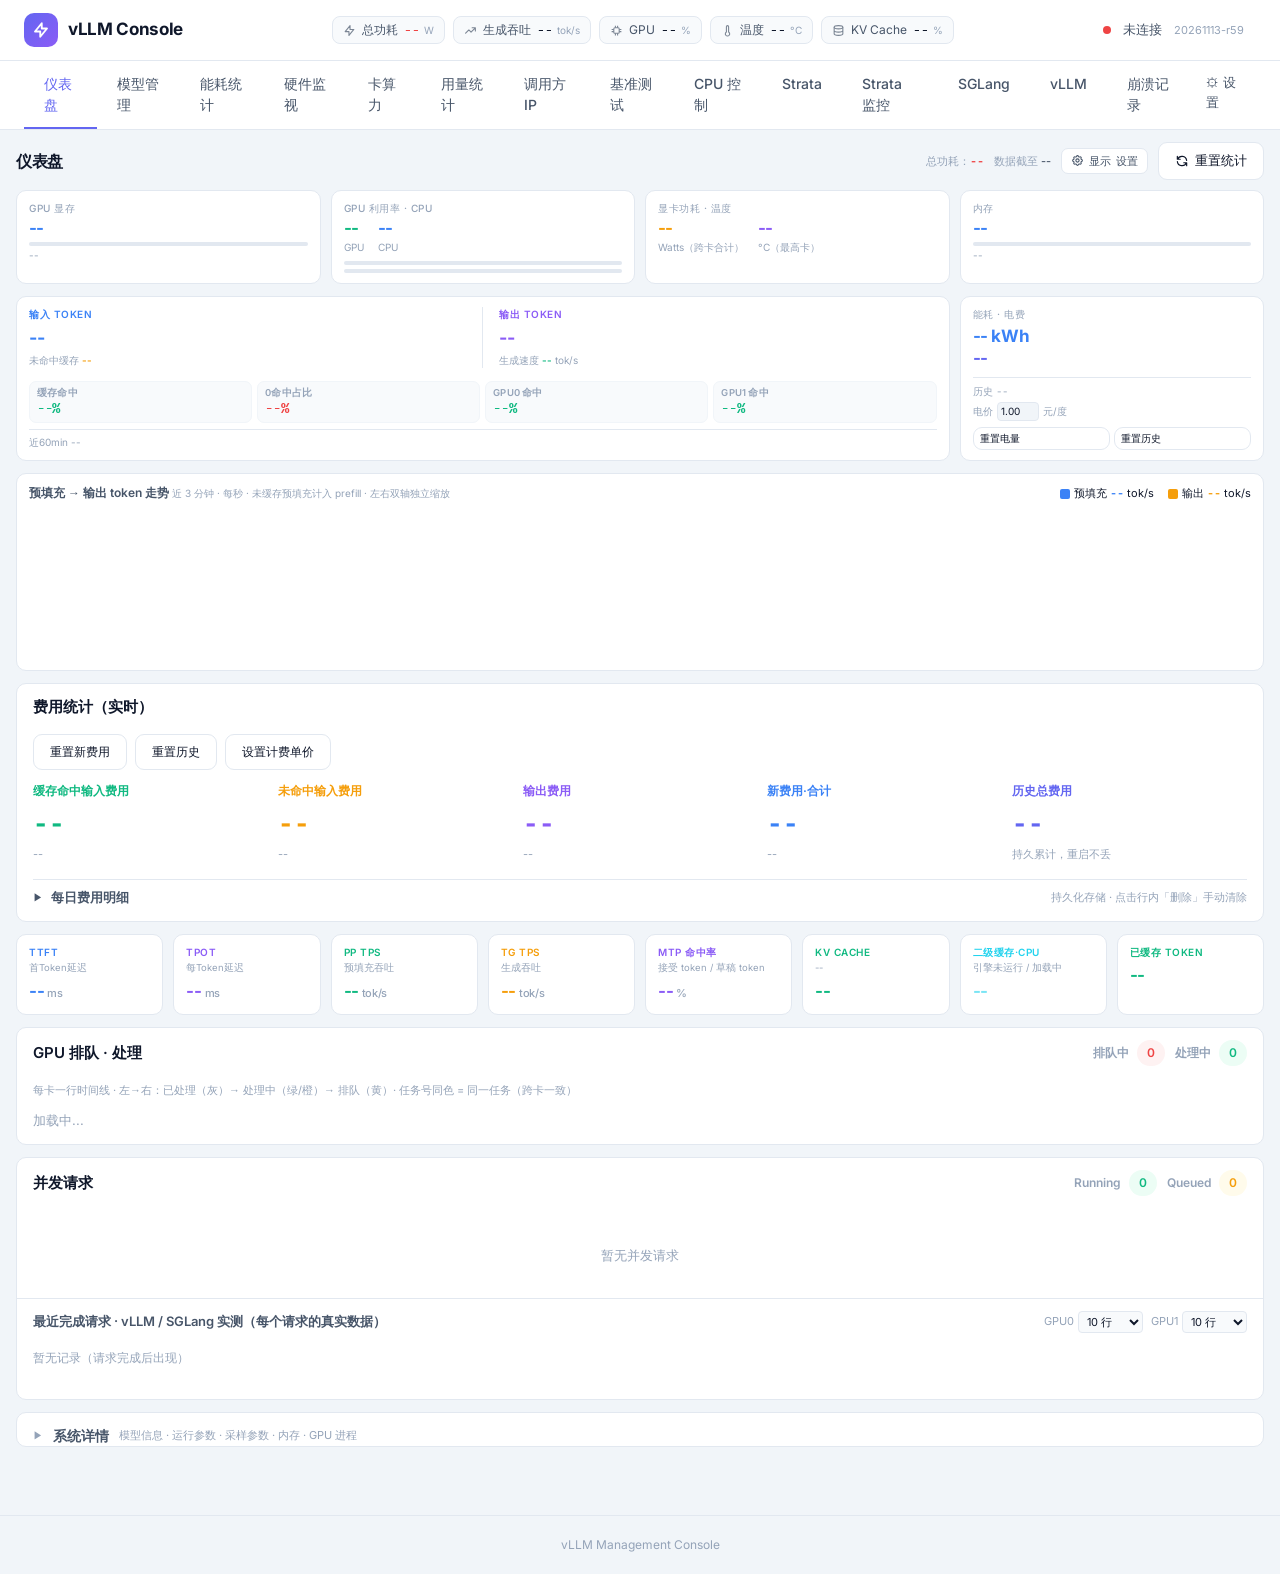
==== commit a77c9520: "feat(dashboard): 仪表盘新增「⚙ 显示设置」配置项，哪些信息可显示/隐藏（页面 r59）[dash-prefs-1113] 页头新增「⚙ 显示设置」入口，弹窗按 4 组共 22 项勾选" ====
--- a/index.html
+++ b/index.html
@@ -432,6 +432,31 @@
             #tab-dashboard .dash-token-main { grid-column: span 3 / span 3 !important; }
         }
 
+        /* ===== [dash-prefs 1113] 仪表盘区块显示 / 隐藏配置 =====
+           口径与 10-16 的 tab-prefs 完全一致：隐藏只加一个类、只影响渲染层，
+           不动内联样式、不删 DOM、不改取数/轮询/导出链路——切回显示即原样恢复。
+           加 !important 是因为 KPI 卡 / 指标格上带内联 display:flex，
+           纯类选择器会被内联样式压过去（同 tailwind-build 的层叠顺序）。 */
+        .dash-block-hidden { display: none !important; }
+        .dash-prefs-trigger {
+            display: inline-flex; align-items: center; gap: 5px;
+            padding: 4px 9px; border-radius: 7px; cursor: pointer;
+            font-size: 11px; color: var(--text-secondary);
+            border: 1px solid var(--border); background: var(--bg-card);
+            transition: all var(--transition-fast); user-select: none;
+            /* nowrap 必须加在容器上：「显示」文本节点 + label + SVG 三段子项，
+               容器默认 normal 时窄窗口会把「显示设置」折成两行撑高页头（1113 截图实锤）。 */
+            white-space: nowrap; flex: none;
+        }
+        .dash-prefs-trigger > svg { flex: none; }
+        .dash-prefs-trigger:hover { border-color: var(--accent); color: var(--accent); background: var(--accent-bg); }
+        .dash-allhidden-bar {
+            display: none; align-items: center; gap: 8px;
+            font-size: 12px; color: var(--text-tertiary);
+            padding: 10px 12px; border: 1px dashed var(--border); border-radius: 10px;
+            margin-bottom: 12px;
+        }
+
         /* Chat */
         .chat-box {
             flex: 1;
@@ -767,22 +792,34 @@
             <div class="dash-header">
                 <div class="dash-title">仪表盘</div>
                 <div class="dash-meta">
-                    <span style="white-space:nowrap" title="整机估算总功耗 = 全部 GPU + CPU(RAPL) + 补偿值，与能耗统计页口径一致">总功耗：<span id="dashTotalPower" style="color:var(--red);font-weight:700;font-variant-numeric:tabular-nums">--</span></span>
-                    <span>数据截至 <span id="statsTimestamp" style="color:var(--text-secondary);font-weight:500">--</span></span>
+                    <span id="dashHeaderPower" style="white-space:nowrap" title="整机估算总功耗 = 全部 GPU + CPU(RAPL) + 补偿值，与能耗统计页口径一致">总功耗：<span id="dashTotalPower" style="color:var(--red);font-weight:700;font-variant-numeric:tabular-nums">--</span></span>
+                    <span id="dashHeaderFresh">数据截至 <span id="statsTimestamp" style="color:var(--text-secondary);font-weight:500">--</span></span>
+                    <!-- [dash-prefs 1113] 仪表盘区块显示设置入口：只在本浏览器生效，隐藏仅影响渲染层 -->
+                    <div class="dash-prefs-trigger" id="dashPrefsTrigger" onclick="openDashPrefs()" title="配置仪表盘上哪些区块显示 / 隐藏（本浏览器生效，取数与轮询不受影响）">
+                        <svg width="13" height="13" fill="none" stroke="currentColor" viewBox="0 0 24 24"><path stroke-linecap="round" stroke-linejoin="round" stroke-width="2" d="M10.325 4.317c.426-1.756 2.924-1.756 3.35 0a1.724 1.724 0 002.573 1.066c1.543-.94 3.31.826 2.37 2.37a1.724 1.724 0 001.065 2.572c1.756.426 1.756 2.924 0 3.35a1.724 1.724 0 00-1.066 2.573c.94 1.543-.826 3.31-2.37 2.37a1.724 1.724 0 00-2.572 1.065c-.426 1.756-2.924 1.756-3.35 0a1.724 1.724 0 00-2.573-1.066c-1.543.94-3.31-.826-2.37-2.37a1.724 1.724 0 00-1.065-2.572c-1.756-.426-1.756-2.924 0-3.35a1.724 1.724 0 001.066-2.573c-.94-1.543.826-3.31 2.37-2.37.996.608 2.296.07 2.572-1.065z"/><path stroke-linecap="round" stroke-linejoin="round" stroke-width="2" d="M15 12a3 3 0 11-6 0 3 3 0 016 0z"/></svg>
+                        显示<span id="dashPrefsTriggerLabel" style="white-space:nowrap">设置</span>
+                    </div>
                     <button class="btn" onclick="resetStats()"><svg width="14" height="14" fill="none" stroke="currentColor" viewBox="0 0 24 24"><path stroke-linecap="round" stroke-linejoin="round" stroke-width="2" d="M4 4v5h.582m15.356 2A8.001 8.001 0 004.582 9m0 0H9m11 11v-5h-.581m0 0a8.003 8.003 0 01-15.357-2m15.357 2H15"/></svg>重置统计</button>
                 </div>
             </div>
 
+            <!-- [dash-prefs 1113] 全部区块都被隐藏时的兜底条：仪表盘不留白屏，且入口不会被自锁
+                 （页头「显示设置」常驻，这里再给一个恢复按钮，双保险） -->
+            <div class="dash-allhidden-bar" id="dashAllHiddenBar">
+                <span>仪表盘上的区块已全部隐藏（配置存在本浏览器，取数与轮询仍在后台正常运行）。</span>
+                <button class="btn" style="font-size:11px;padding:3px 10px" onclick="openDashPrefs()">恢复显示</button>
+            </div>
+
             <!-- KPI Row：系统状态（顶部色带卡片） -->
-            <div class="grid grid-cols-2 md:grid-cols-3 xl:grid-cols-4 gap-4 mb-6" style="align-items:stretch">
-                <div class="kpi-card">
+            <div class="grid grid-cols-2 md:grid-cols-3 xl:grid-cols-4 gap-4 mb-6" id="dashKpiRow" style="align-items:stretch">
+                <div class="kpi-card" id="dashKpiGpuMem">
                     <div class="kpi-label">GPU 显存</div>
                     <div class="kpi-value" id="gpuMemory" style="color:var(--blue)">--</div>
                     <div class="progress mt-2"><div class="progress-bar" id="gpuMemoryBar" style="width:0%;background:var(--blue)"></div></div>
                     <div class="kpi-sub" id="gpuMemoryPct">--</div>
                     <div id="gpuDetail" style="margin-top:4px;display:flex;flex-wrap:wrap;gap:4px"></div>
                 </div>
-                <div class="kpi-card" title="GPU 利用率（nvidia-smi）+ 处理器 CPU 整机利用率（/proc/stat 采样，全部核心平均）">
+                <div class="kpi-card" id="dashKpiUtil" title="GPU 利用率（nvidia-smi）+ 处理器 CPU 整机利用率（/proc/stat 采样，全部核心平均）">
                     <div class="kpi-label">GPU 利用率 · CPU</div>
                     <div style="display:flex;gap:14px;align-items:baseline">
                         <div>
@@ -799,7 +836,7 @@
                         <div class="progress" style="height:4px"><div class="progress-bar" id="cpuUtilBar" style="width:0%;background:var(--blue)"></div></div>
                     </div>
                 </div>
-                <div class="kpi-card">
+                <div class="kpi-card" id="dashKpiPowerTemp">
                     <div class="kpi-label">显卡功耗 · 温度</div>
                     <div style="display:flex;gap:14px;align-items:baseline">
                         <div>
@@ -813,7 +850,7 @@
                     </div>
                     <div id="powerTempDetail" style="margin-top:4px;display:flex;flex-wrap:wrap;gap:4px"></div>
                 </div>
-                <div class="kpi-card" title="系统内存使用率（/proc/meminfo，已用 / 总量）">
+                <div class="kpi-card" id="dashKpiMem" title="系统内存使用率（/proc/meminfo，已用 / 总量）">
                     <div class="kpi-label">内存</div>
                     <div class="kpi-value" id="memUtil" style="color:var(--blue)">--</div>
                     <div class="progress mt-2"><div class="progress-bar" id="memUtilBar" style="width:0%;background:var(--blue)"></div></div>
@@ -822,8 +859,8 @@
             </div>
 
             <!-- Token 吞吐（左 3/4）+ 能耗电费（右 1/4，大屏与上方「内存」卡同列对齐） -->
-            <div class="grid dash-token-row grid-cols-1 lg:grid-cols-3 gap-4 mb-6" style="align-items:stretch">
-                <div class="lg:col-span-2 dash-token-main stat-card" style="display:flex;flex-direction:column;padding:10px 12px">
+            <div class="grid dash-token-row grid-cols-1 lg:grid-cols-3 gap-4 mb-6" id="dashTokenRow" style="align-items:stretch">
+                <div class="lg:col-span-2 dash-token-main stat-card" id="dashTokenCard" style="display:flex;flex-direction:column;padding:10px 12px">
                     <!-- 双主数值：输入 + 输出 并排 -->
                     <div style="display:flex;flex-wrap:wrap;gap:8px 16px;align-items:flex-end">
                         <div style="min-width:0;flex:1">
@@ -951,23 +988,23 @@
             </div>
 
             <!-- Performance metrics -->
-            <div class="metric-grid mb-6">
-                <div class="metric-item">
+            <div class="metric-grid mb-6" id="dashMetricGrid">
+                <div class="metric-item" id="dashMetricTtft">
                     <div class="metric-item-label" style="color:var(--blue)">TTFT</div>
                     <div class="metric-item-hint">首Token延迟</div>
                     <div class="metric-item-value" id="benchTTFT" style="color:var(--blue)">--<span class="metric-item-unit">ms</span></div>
                 </div>
-                <div class="metric-item">
+                <div class="metric-item" id="dashMetricTpot">
                     <div class="metric-item-label" style="color:var(--violet)">TPOT</div>
                     <div class="metric-item-hint">每Token延迟</div>
                     <div class="metric-item-value" id="benchTPOT" style="color:var(--violet)">--<span class="metric-item-unit">ms</span></div>
                 </div>
-                <div class="metric-item">
+                <div class="metric-item" id="dashMetricPpTps">
                     <div class="metric-item-label" style="color:var(--green)">pp TPS</div>
                     <div class="metric-item-hint">预填充吞吐</div>
                     <div class="metric-item-value" id="benchPP_TPS" style="color:var(--green)">--<span class="metric-item-unit">tok/s</span></div>
                 </div>
-                <div class="metric-item">
+                <div class="metric-item" id="dashMetricTgTps">
                     <div class="metric-item-label" style="color:var(--orange)">tg TPS</div>
                     <div class="metric-item-hint">生成吞吐</div>
                     <div class="metric-item-value" id="benchTG_TPS" style="color:var(--orange)">--<span class="metric-item-unit">tok/s</span></div>
@@ -977,7 +1014,7 @@
                     <div class="metric-item-hint">接受 token / 草稿 token</div>
                     <div class="metric-item-value" id="benchMTP" style="color:var(--violet)">--<span class="metric-item-unit">%</span></div>
                 </div>
-                <div class="metric-item" title="KV Cache 池使用率（已缓存 / 最大可缓存 token 数，数据源 vllm:cache_config_info）">
+                <div class="metric-item" id="dashMetricKvCache" title="KV Cache 池使用率（已缓存 / 最大可缓存 token 数，数据源 vllm:cache_config_info）">
                     <div class="metric-item-label" style="color:var(--green)">KV Cache</div>
                     <div class="metric-item-hint" id="cacheDetails">--</div>
                     <div class="metric-item-value" id="cacheUsage" style="color:var(--green)">--</div>
@@ -1017,7 +1054,7 @@
             </div>
 
             <!-- Concurrency Panel -->
-            <div class="card mb-6">
+            <div class="card mb-6" id="dashConcCard">
                 <div class="card-header">
                     <div class="section-title">
                         <span>并发请求</span>
@@ -1033,14 +1070,14 @@
                         </div>
                     </div>
                 </div>
-                <div class="card-body" id="activeRequestsList">
+                <div class="card-body" id="dashConcLive">
                     <div id="activeRequestsStatus" style="font-size:12px;color:var(--text-tertiary);margin-bottom:8px;display:none">--</div>
                     <div id="requestSpeeds" style="margin-top:4px">
                         <div style="text-align:center;padding:18px;font-size:13px;color:var(--text-tertiary)">暂无并发请求</div>
                     </div>
                 </div>
                 <!-- Per-request measured stats from vLLM (stat-logger plugin) -->
-                <div class="card-body" style="border-top:1px solid var(--border)">
+                <div class="card-body" id="dashRecentCard" style="border-top:1px solid var(--border)">
                     <div style="display:flex;align-items:center;gap:8px;margin-bottom:8px">
                         <div style="font-size:13px;font-weight:600;color:var(--text-secondary);flex:1">最近完成请求 · vLLM / SGLang 实测（每个请求的真实数据）</div>
                         <label id="recentRowsGpu0Lab" title="GPU0 单实例数据的显示行数（选择会被记住）" style="font-size:11px;color:var(--text-tertiary);display:flex;align-items:center;gap:4px;white-space:nowrap">GPU0
@@ -2338,7 +2375,7 @@
 })();
 
 let isConnected = false;
-const PAGE_VERSION = '20261108-r58'; // r58 = 页头左右 100% 视口拉伸[hdr-full-1108]（用户实锤：原 header-inner max-width:1280px 把整条页头压在中间，宽屏两侧空白、稍窄窗口里指标胶囊被 overflow:hidden 静默裁切——"总功耗"三字看不全、右侧"已连接/数据 0s 前·自愈 113 次"竖排折行）：header-inner 去 max-width 改 width:100%+gap:16px；logo 与右侧状态区 flex:none、状态区 white-space:nowrap 禁折行；.header-metrics 极窄窗口下由静默裁切改横向滚动（滚动条隐藏，正常宽度不会出现）；纯 <style>/内联样式改动，不涉 tailwind class、无需重建 css。<br>// r57 = 硬件监视页新增「GPU ECC 状态与报错」卡 + 显卡明细表 ECC 列[gpu-ecc-1108]：需求=显示每张显卡的 ECC 情况与 ECC 报错情况。后端 server.js [gpu-ecc-1108]：单条 `nvidia-smi --query-gpu`（本机 CMP 170HX + 610.43.03 实测 68ms 出三卡全字段，走 09-20 铁律的 gpuQuery 放弃式熔断通道、与实时采样共用单飞队列）采 ECC 模式(当前/重启后)/Inforom ECC 版本/显存-SRAM-L2 的本轮(volatile)与终身(aggregate)可纠正(SBE)/不可纠正(DBE)计数/行重映射与页退役，**缺列时整条查询会报错而非该列 N/A**，故按 完整档→核心档→最小档 三级回落并把生效档位如实透传（每 10min 回探完整档，驱动升级不需重启控制台）；任一计数增长即落一条事件（附报错时刻 1s 采样帧的温度/功耗/利用率快照，缺列 null 不以 0 冒充），计数倒退判为**新一轮开始**（落 reset 事件、上一轮整值归档后重新锚定），绝不当成「错误变少了」；「自基线新增」=已完成轮次累加+当前轮相对首次观测的增量，按 GPU UUID 持久化 gpu-ecc-state.json（换卡可区分），事件落 gpu-ecc-events.jsonl 重启不丢；另一半真相=内核 NVRM Xid（`journalctl -k -o short-iso` ll 在 adm 组直读零提权、env LC_ALL=C 防 locale 破坏时间戳解析=10-29 教训、60s 一扫按原文去重、ECC 类 48/63/64/92/94/95/171/172 与非 ECC 类分标，PCI 地址对齐 nvidia-smi bus_id 定卡号，对不上如实标原始地址不按顺序猜）。健康判定口径：有 DBE/重映射失败=error（数据可能已损坏过）、有 SBE/待处理重映射/SRAM 超阈=warn、**ECC 关闭=disabled 显式红标**（位翻转不可检测=静默算错，比崩更坏）、无任何采样=unknown，N/A 列一律 --（0 的含义是「检查过没有错误」，-- 是「这张卡不报这个数」，混同会把「看不到」误读成「没有」）。API GET /v1/internal/gpu-ecc + POST .../cmd {save|clear|rebase|rescan}（POST 走口令拦截同规）；配置 gpu-ecc.json 热加载（缺省启用、30s 一拍）；/v1/internal/gpu 附带 eccBriefByIndex() 同步查表角标（本表 1s 轮询，零 IO 零子进程）。前端卡 10s 轮询 hidden 门控+指纹防重建 DOM，取数失败保留上一帧不空渲染（09-22 铁律）。 // r56 = vLLM 标签新增「每 GPU 加载的模型层数」顶部 KPI + 逐卡明细卡[model-layers-1105]：后端新增只读 GET /v1/internal/model-layers（10s 结果缓存，复用现有 2s 轮询、零新增 nvidia-smi 常驻压力）。真值链——总层数=模型 config.json 的 num_hidden_layers（优先 text_config 且跳过 MTP 的 1 层子配置）；PP 段切分=本次启动落盘的 launch.env · FN_PP_PARTITION（按 FN_PORT 归属端口、mtime 最新者胜，校验项数==PP 且总和==总层数，不匹配即标错不套用），未下发时读 inner.sh 缺省 VLLM_PP_LAYER_PARTITION，仍无才回落 vLLM get_pp_indices 均分并如实标「推算」；GPU↔PP 段=nvidia-smi compute-apps 的 pid→GPU UUID 与 /proc 中 VLLM::Worker_PP<n> 进程树交叉定址，取不到才回落实例 CUDA_VISIBLE_DEVICES 顺序。TP 为层内张量并行、不切层（同段各卡均加载该段全部层数），脚注固化口径并附切分来源 / 配置路径 / mtime / Worker PID / 显存占用。当前实跑 TP1×PP2、48 层、FN_PP_PARTITION=27,21 ⇒ GPU0=27 层(0–26)、GPU1=21 层(27–47)。 // r55 = 高温守护新增「关机前 10 秒 GPU 温度留档」[gpu-hotshield-templog 1105]：触发瞬间先落「触发前 10 秒」保底快照，下发 halt 前再落「关机前最后 10 秒」权威快照，逐秒逐卡核心/显存同步 append 到 gpu-hotshield-templog.jsonl（断电不丢），最近一次完整记录同时进 state 的 lastTempSnapshot；新增只读 GET /v1/internal/hotshield/templog 与 POST cmd {action:templog-drill}（只留档、不停服、不关机），守护卡内新增 10 行温度表 + 历史记录下拉 + 演练按钮；数据源复用 1s GPU 采样同一帧，零新增 nvidia-smi 压力，缺采样的秒如实留白不插值。 // r54 = 硬件监视页新增「GPU 功耗曲线」卡[gpu-powercurve-1105]：逐卡一条实线=nvidia-smi power.draw 瞬时功率（配色与温度曲线卡同卡同号，跨卡对照不迷路）。后端 server.js [gpu-powercurve-1105]：GPU 采样器同拍落一条逐秒功耗历史（global.__gpuPowerHistory，保留 3600 点=1 小时，power_draw 取自同一帧 CSV——零新增 nvidia-smi 压力），新只读接口 GET /v1/internal/gpu-power?win=（窗口钳 30–3600s，桶均值抽稀到 ≤300 点；逐卡现值/均值/峰+峰值时刻/谷在原始逐秒点上算，不用抽稀桶防抹平真实尖峰；limits[]=__gpuStatic power.limit 现值口径）。诚实性口径与温度卡同源：① 采样失败那一拍不落点、前端按时间轴断线留白——绝不插值/沿用旧值/以 0 顶替（熔断期会画出"功耗恒定"假象）；② power.draw ∉ (0,1000]W 视为缺列归 null，不画 0W 平线。纵轴哲学与温度卡刻意相反：温度求看得见的余量（警戒线常上图），功耗求看得见的波形——怠载几十瓦的起伏不能被几百瓦的墙定档压成直线，故墙参考线仅在数据爬至墙 50% 以上才纳入视野，平时墙值与各卡 现/峰/谷/均 一并写入图例（现值按占墙比例着色 ≥90% 红 ≥70% 橙，贴墙=限功压缩区）。线段不平滑：推理任务的功率台阶就该棱角分明，贝塞尔会把阶跃糊成斜坡并造出虚假过冲。窗口按钮 3/10/30/60 分钟存 localStorage dsh_gpu_pow_win；2s 轮询 hidden 门控、取数失败保留上一帧并黄字透传。 // r53 = 硬件监视页新增「GPU 温度曲线」卡[gpu-temp-1103]：主曲线=显存温度（nvidia-smi temperature.memory，逐卡一色粗实线+线尾打点），对照曲线=核心温度（同色细虚线，可开关），双阈值参考线（显存警戒 85/危险 95，与 09-29 定档的显存独立口径一致，不套核心 70/85）。后端 server.js [gpu-temp-1103]：GPU 采样器同拍落一条逐秒温度历史（global.__gpuTempHistory，保留 3600 点=1 小时，零新增 nvidia-smi 压力，走 09-20 铁律通道），新只读接口 GET /v1/internal/gpu-temp?win=（窗口钳 30–3600s，桶均值抽稀到 ≤300 点；逐卡现值/均值/峰值+峰值时刻/谷值在原始逐秒点上算，不用抽稀桶防抹平真实尖峰）。两条诚实性口径：① 采样失败的那一拍不落点、前端按时间轴断线留白——绝不插值/沿用旧值/以 0 顶替（否则驱动熔断期会画出"温度恒定"假象，同 09-22「宁返 null」）；② 显存列驱动不返回时（值 ∉ (0,150]）归 null 显示"显存温度不可用"，不画 0 ℃ 平线；纵轴按窗口实际值域取整且必含警戒线，不从 0 起（从 0 起会把 60→75 ℃ 的爬升压成直线）。窗口按钮 3/10/30/60 分钟存 localStorage dsh_gpu_temp_win，核心线开关存 dsh_gpu_temp_core；2s 轮询 hidden 门控、取数失败保留上一帧并黄字透传。unit +7（落点/钳制/抽稀/统计/缺口）、pages +2 场景。 // r52 = GPU 通电时间主值切换出厂真值口径[gpu-uptime-inforom-1029]（用户实锤"之前能精确查到"，翻查 08-21 历史会话坐实我 r50 漏检）：逐卡主值=nvidia-smi bbx.time_run（Inforom Time Data→Time Run，NVML nvmlDeviceGetBBXTimeData，卡 INFOROM 终身通电计数器，断电不丢逐卡独立，驱动 610.43.03 实测支持）；wtmp∪journal 系统口径降为对账列（出厂真值−系统口径≈来本机之前通电时间，>1 天才显示防噪音）；驱动不支持该字段时主值自动回落系统口径并标黄"系统口径"；GPU 查询走 gpuQuery 单飞熔断通道并入 10min 刷新，全源失败才保留旧帧。卡内脚注固化勘误：首版 grep hours/uptime/lifetime 漏掉字段真名 Time Run——查字段存在性须多名字变体+通读全文。unit +2（upParseTimeRun 正常/N-A）、fixture 重抓。 // r51 = GPU 通电时间卡精度修复[gpu-uptime-live-1029]（用户实锤"时间没对"三处）：① 实时尾段——区间表 10min 一采，此前当前开机区间 end 钉在采样时刻：整机累计通电两次采样间冻结最长 10min、"本次开机"超 90s 直接显示 --；后端 live_tail 标记+读取时延到 now，逐秒实时。② 本次开机起点改 /proc/uptime 反推内核启动时刻（== uptime -s；wtmp boot 记录是启动中写入的晚数秒，用户对照即见偏差），只允许提前 6h 内防异常值。③ 显示全带年份到秒 YYYY-MM-DD HH:mm:ss、时长到秒（手工拼接不受 locale 影响），并显示 可追溯窗口−累计停机=通电 对账式核算；表格 DOM 重建指纹降分钟粒度防逐秒抖 DOM。unit +3（upLiveIv 三态）、fixture 重抓。 // r50 = 硬件监视页新增「GPU 累计通电时间」卡[gpu-uptime-1029]：显示显卡累计通电时间。口径铁律——NVIDIA CMP/消费卡驱动与 NVML 不提供"出厂至今通电时长"（10-29 实测 nvidia-smi -q 全文与 --help-query-gpu 均无该字段），故输出**系统开机记录可追溯口径**：后端 wtmp（last -x -F reboot，干净配对 end=关机时刻/still running=延到 now）∪ journal（journalctl --list-boots，当前 boot 延到 now）取并集合并去重叠（60s 容差桥接两源起止偏差）→ 整机累计通电+追溯起点+开机次数+本次开机已通时长；逐卡=区间∩[GPU UUID 首见, now]，首见持久化 gpu-uptime.json（模块首跑在场的卡按追溯起点计标 coverage、此后新 UUID 按实测计标 observed——换卡新卡从换卡时刻起算，旧卡保留历史标"已离场"）。采集走放弃式 spawnCollect（countFail=false 不连坐 GPU 熔断，ll 直读零提权零 nvidia-smi），启动即刷+10min 重采+60s 在场跟踪，两源同败保留上一帧（宁旧勿空），缺失一律 null 不以 0 冒充；API GET /v1/internal/gpu-uptime（只读）；前端卡 30s 轮询（hidden 门控）+指纹防重建 DOM，卡内固化口径说明脚注。 // r49 = 新增「调用方 IP」标签[client-ips-1027]：显示谁在调用模型 API（IP+归属地+调用数+最近活跃）。数据源两路合并——①引擎访问日志增量 tail（uvicorn 行，覆盖直连引擎端口全部调用方；日志行无逐行时间戳，lastSeen=控制台观测时刻 ±3s；首次运行从日志尾 ≤4MB 回填计数标「历史」）②控制台 /v1 代理入口记真实客户端 IP（引擎侧只见 127.0.0.1；代理生成请求 pending 对账去重不双计，来源标「代理」）。归属地：回环/内网/CGNAT 本地规则，公网 IPv4 走 ip-api.com 中文解析（≤50/批、7 天缓存、失败退避 10min），IPv6 如实标不解析。独立页 /static/client-ips.html（KPI/筛选/搜索/行展开路径明细，自愈轮询同 compute）；API GET /v1/internal/client-ips + POST .../cmd {clear|save}；配置 client-ips.json 热加载（activeWindowSec/retentionDays/maxIps/geoEnabled），计数落盘 client-ips-state.json（控制台重启不丢） // r48 = 硬件监视页新增「GPU 高功耗记录」卡[gpu-powerlog-1025]：任一张 GPU 功耗 ≥ 阈值（默认 300W，可配）即记一条越阈快照——时间/触发卡/该卡功耗/各卡功耗/GPU 合计/整机总功耗（与能耗页同口径，无新鲜采样如实 --）/利用率/温度；判定复用 1s GPU 采样帧零新增 nvidia-smi 压力，同卡连续超标按 minIntervalSec（缺省 5s）防洪泛；落盘 gpu-power-log.jsonl（重启不丢，环形 maxRecords 摊还截尾），配置 gpu-powerlog.json 热加载（缺省启用），API GET /v1/internal/power-log + POST .../cmd {save|clear}（POST 走口令拦截）。 // r47 = 仪表盘「最近完成请求」下方新增「vLLM 实测聚合（输出真实数据）」表[vllm-agg-1017]：对上表当前显示的 vLLM 行按实例端口分组汇总（多实例逐行 + 合计行；SGLang 行不进），列=条数/ΣPrompt/Σ缓存命中(含命中率)/Σ二级缓存命中/Σ预填充/Σ生成/聚合pp TPS/首token均值/Σdecode耗时/聚合tg TPS/逐行速度中位数/速度区间/MTP接受率；聚合速度一律 Σtoken/Σ时间（加权真值，与组头 tg TPS 同口径），不用逐行算术平均防短请求带偏；明细表被 sglang_export_off 隐藏或无记录时聚合表同步清空；零后端改动，index.html 每请求读盘刷新即生效 // r46 = 二级缓存卡 simple 口径纠偏[kvoff-simple-honest]：SimpleCPU 池=锁页匿名内存不进 /dev/shm，主值不再显示 tmpfs 杂项值（NCCL psm_* ~0.7GiB 恒定噪音）改「锁页池·启动即满配」；后端接入官方 simple_kv_offload_* 族（used/pending/capacity blocks，在飞钉住真值，需重启生效——未重启前端照旧显示不报错）；仪表盘卡 tooltip 同步 // r45 = 新增「⚙ 设置」标签显示设置[tab-prefs]：导航最右齿轮弹窗勾选要显示的标签（13 项），存 localStorage consoleHiddenTabs 仅本浏览器生效、零后端改动零重启；隐藏=导航项 display:none（tab-content/已加载 iframe 不动，切回即恢复），当前激活标签被隐藏自动切到首个可见，至少保留一个防自锁；switchTab 高亮从 DOM 序号 map 改 data-tab 查找（免维护）；顺带清除 09-23 开源发布混入的调试残留（每次刷新 700ms 后自动跳硬件监视）——默认标签恢复仪表盘 // r44 = 10-16 新增「卡算力」标签[card-compute]：逐卡理论峰值 FP32（芯片表档/观测加速档双口径）/ 实时估算算力（峰值×频率达成率×利用率）/ Tensor 参考（GA100 倍率）/ 频率达成率 / 显存频率 / 功耗墙与限频原因位 / 5 分钟算力曲线；独立页 /static/compute.html 走通用静态路由（零重启），数据复用只读接口 /v1/internal/gpu + /v1/internal/gpu-ctl，不改 server.js；页脚固化口径警示（1695=芯片能力表 vs 实测 boost 顶 1470；利用率≠数据通路占用） // r43 = 10-14 GPU 排队卡块内文本全部单行化[gq-nowrap]（用户实锤撑高形态：预填充块长数字「169,610 / 170,000 tok (估)」在 130px 块宽折行+进度条行 → 块变高撑开时间线）：预填充数值行/输出「N tok 已输出」行/headRow 标签一律 nowrap+省略号+title 全文；block 容器 overflow:hidden 防横向溢出；配合 r42 容器定高 76px，队列任何状态卡片高度恒定 // r42 = 10-14 GPU 排队·处理时间线固定高度 76px[gq-fixed-h]（用户要求队列任务块高度固定）：各块行数/字号不一（有/无任务号、＋N 排队、空态），stretch 容器高度原随最高块浮动——现容器定高 76px、块 height:100% 垂直居中填充、空态同高，队列增删换型一律不改卡片高度 // r41 = 10-14 修复「槽被撑开」真因在 GPU 排队卡[gq-row-h]（用户定位）：预填充块原 4 行（标题/done÷total/进度条/tok/s）比其它块多一行，预填充段出现时整条时间线变高、连带下方并发卡位移——进度条与速度合并为一行压成 3 行等高（悬停 title 看精确值）；「刚进入」占位块提示文案改单行防折行撑高 // r40 = 10-14 输出行回原始高度 60px、预填充行改与输出行同构同高[conc-row-h-60]：预填充两行 grid 布局改三段式弹性（左标题+meta/中进度条+曲线 40→24px/右 Decode+Prefill 双值列），空位行同 60px；live token 预览与 meta 行互换（60px 预算不叠加），预览体压到 12px // r39 = 10-14 槽位高度=刚好装下预填充/输出行[conc-row-h]：数据行 84→80px（预填充行自然高 ~76px+余量，两态内容均不裁切）；空位占位行同高 80px（请求装配/释放整板零布局位移，消除尺寸适配跳动）；live token 预览体 38→18px 收进行内预算（column-reverse 恒显最新行） // r38 = 10-14 并发卡「输出中/预填充中」槽行统一固定高度 84px[conc-row-h]（预填充行原 ~77px、输出行原 ~60px、带 live 预览 ~120px，两态切换行高跳动）；live 预览体 48→38px，超高裁切顶部（column-reverse 保最新 token 行可见）；空位占位行保持细行 // r37 = 10-14 并发卡改固定槽位板[conc-slot-board]（用户方案）：行数恒等于 max-num-seqs（每实例，model-params 真值 30s 缓存，兜底 4），vLLM rid 条目装配进槽位（先占先得、条目存续槽号不变、退场释放），空槽显「槽位 N · 空闲」占位行——行数从结构上不可能超发；live 优先占位、保持行填余、溢出让位不显示；删除「明细捕获中/明细未捕获」特判分支（板子天然覆盖）；空闲时板下附「上次请求 Decode/Prefill」行 // r36 = 10-14 conc-v2 语义修正：保持行（旧快照）标签一律「上次 Decode/Prefill」并半透明（原显「当前·实测/均值」误导）；配合后端 [rid-stable-1014]（v3 激活时行数权威=注册行、活跃 rid 永不退绑、最近邻只给从未绑定行、容差 30s→10s）——真实配对采样实锤后端行↔rid 每拍错位才是历次「几行/跳号/曲线断」总根源 // r35 = 10-14 并发请求卡推倒重写[conc-v2]：清空 r23~r34 十轮叠加的 slot-pin/hold/cap/spdHold/genHist/sparkKey/pinId 补丁层，改为单一「请求注册表」模型——条目=vLLM 请求（主键 rid，prefill 期暂记 REQ 号、rid 晚到同条目改登不换行），行位=首现序永不重排，行保持到输出结束（>1.5s 无数据退场，闪断期原位半透明驻留），曲线=引擎真值 Δg/Δt 逐拍采样（500ms/点窗 15s 贝塞尔，保持行不记录），Decode=本行实时→全程均值→上一显示值→分摊（与 GPU 排队卡同源），Prefill=未缓存÷耗时按 exact 标语义，空闲显上次请求实测；GPU 排队卡不受影响 // r34 = 10-14 并发行「保持原位到输出结束」[conc-row-until-end + conc-spark-sticky]：① 缺席保持行不再受「本拍行数≥running 就不补」限制——末次数据 2.5s 内一律原位保持（半透明），后端行集轮换/rid 闪断期曲线与位置都不动，2.5s 无更新才判输出结束退场；live 行恒显、保持行只占 running+1 的额外名额（最近可见优先），既不闪断也不堆积② 曲线键钉到槽位首见身份 __sparkKey（rid 晚到/REQ 轮换不换键不重启），采样点记录移入行渲染循环、保持行不记录旧快照 // r33 = 10-14 并发卡输出曲线细粒度[conc-spark-fine]：① decode 行曲线数据源改引擎真值累计 tokens_generated 的逐拍差分 Δg/Δt（500ms 粒度、每行独立、key=rid 跨行轮换连续；显示值含均值/分摊回落会把曲线拉平，差分保留真实瞬时起伏；dt<250ms 或 g 回落不发放）② 折线改 Catmull-Rom 三次贝塞尔平滑（同 PD 图手法）；再细到 100ms 级（引擎每步）需后端随 stats 下发 v3 逐步样本，待控制台重启窗口 // r32 = 10-14 并发请求行速度区改 Strata 监控 Speed 卡版式[strata-speed-ui]：大号数值+t/s 单位、下方灰字语义标签（当前 Decode·实测/均值/分摊、上次请求 Decode；当前/本请求 Prefill·实测/估、上次请求 Prefill），Decode/Prefill 双值并排（prefill 行 Decode 显 --），走势线保留；计算逻辑不变（Decode=后端本行实时→全程均值→上一值→分摊，与 GPU 排队卡同源；Prefill=未缓存 prompt÷预填充耗时，同 Strata (prompt−reused)/prompt_ms 式）；prefill 行进度对 done/total 挪入 meta 行 // r31 = 10-14 并发卡显示身份钉稳[conc-pin-id]：REQ 号只是后端行槽位流水号（rt.seq，gauge 滞后+绑定抖动致同请求换号，用户所见「REQ-480923 一直变」），首见 REQ 号+vLLM rid 钉在槽位上随行轮换不变，meta 行显示「REQ-xxx · rid8」 // r30 = 10-14 并发卡速度口径与「GPU 排队·处理」卡对齐[conc-gq-rate]（用户确认排队卡数值正确并要求采用）：Decode=后端本行实时 avg_speed_3s → 本行全程均值 avg_speed（buildGpuQueueSegs 同款）→ 上一值(≤60s 不空窗) → 实例吞吐÷行数分摊（最后兜底）；撤除 r29 前端 rid 滑窗测速与 r26 提前的分摊层（两者都会让行值偏离排队卡口径）；sparkline 保留 rid 稳定键 // r29 = 10-14 并发卡每行独立实时测速[conc-rid-rate]：r26 的分摊兜底过前导致「所有并发速度都一样」（截图 6 行同显 11 tok/s·分摊）——tokens_generated 是引擎按 vLLM rid 上报真值，前端按 rid 每拍采样自算滑窗 Δg/Δt（rid 跨行轮换稳定，后端行窗因绑定抖动常不出数）；Decode 优先级改为 后端本行实时→前端本 rid 滑窗实测→本行全程均值→实例分摊(最后兜底)→上一值；sparkline 键改 rid 优先（REQ 轮换曲线不断） // r28 = 10-14 并发卡行数封顶 [conc-one-row-per-rid 1014b]：后端行集整拍轮换（REQ 号滚动+rid 闪断）时旧缺席保持行逐拍堆积，3 个并发显示 9 行（截图实锤）——保持行只补「本拍行数 < running」的缺口且补后总行数 ≤ running，多槽位竞争取最近可见者优先；并发数即行数上限 // r27 = 10-14 并发卡「一个并发一行」[conc-one-row-per-rid]：按 vLLM rid 判身份——同拍多行命中同一身份（绑定抖动期旧行仍挂 rid 别名+新行绑到同一 rid；REQ 号被接管后旧槽位留幽灵行）→ 身份并入同一槽位（排位取更早者）且只保留信息最全的一行（有 rid > 有 live 流预览 > 生成量大者），合并后的空壳槽位不再产生缺席保持幽灵行；根治用户所见「一个并发出现几行数据」 // r26 = 10-14 并发卡速度优先级对齐 Strata「生成中=当前 Decode」[strata-rule-1012b]：v3 每行实时滑窗在并发短请求下常未成熟（请求 2~5s 完成，窗需 ≥1.5s+末样本 ≤2.2s），旧逻辑此时回落本行全程均值（滞后恒定值，看起来"没变化"）——新增第二优先级：实例当前 Decode 吞吐(last_second.tokens)÷并发输出行数（标「实时 tok/s·分摊」，各行同值=Strata 速度卡当前 Decode 的行级等价）；完整链=本行实时实测→当前 Decode 分摊→本行全程均值→上一值(≤60s)，sparkline 同源 // r25 = 10-12 并发请求卡速度规则对齐「Strata 监控」速度卡[strata-rule-1012]：① Decode/Prefill 数值不空窗——回落链 当前实测→本请求全程均值→最近一次有效实测值（≤60s，行级缓存 __concSpdHold），回落时子标签明示「上一值」并半透明，滑窗未成熟期不再闪 --（同 Strata：生成中=当前 Decode，空闲=上次请求 Decode）；② decode 行预填充小字标语义：本请求实测 / 上次请求（后端回落值口径）/ 上一值；③ 空闲态在「等待请求...」下补显 上次请求 Decode/Prefill（主源=最近完成请求 request-traces 实测：decode_tps、prefill=(prompt−cached)/prefill_s 实算口径，与 Strata (prompt−reused)/prompt_ms 同式；无记录退回行级缓存 ≤2min）；④ sparkline 历史同源回落，曲线不再因单拍无值塌 0 // r24 = 10-12 行位固定补第二层防御[conc-hold]：后端某拍轮换掉仍在跑的行时，前端按上一拍数据原位保持显示 ≤2.5s（半透明+tooltip），整列不再因单拍缺行上下移；槽位释放窗口不变 15s // r23 = 10-12 并发请求卡行位固定（[conc-slot-pin 1012]）：后端 rt.live 行序因 gauge 滞后 retire + 身份 parked 按 rid 复活而整段轮换（实测 4 行每拍对调位置），前端新增 __concSlotOrder 按行身份（taskId||id）首现排位、新行追加末尾、缺席 15s 释放槽位，行位置不再动态排序；live token 流在重排前按后端原始顺序 zip 绑定（r.__lv），预览不串行 // r22 = 10-10 新增「崩溃记录」标签：独立页 /crash.html 展示引擎崩溃时间+根因+证据原文（筛选/搜索/KPI），数据源 = 独立守护进程 crash-watch.mjs（systemd --user fnx-crash-watch.service，不占控制台事件循环、不重启控制台）：model-manager 实例快照两轮缺席+/proc 校验=进程消失、看门狗「确认离线」精确时间戳、server.log 启停事件抑制人工停止/控制台重启连坐、日志尾部签名定根因（EngineDead/CUDA OOM/非法内存/NCCL/断言/段错误/磁盘满…）+ dmesg OOM/Xid 补充，首跑回填历史崩溃（watchdog 日志+vllm 日志+dmesg），产出 static/crash-records.json // r21 = 10-09 硬件监视页新增「GPU 高温自动关机守护」卡（[gpu-hotshield 1009]）：任一张 GPU max(核心,显存)温度 ≥ 阈值且持续 holdSec 秒 → 先优雅停全部 vLLM/SGLang 实例（限时 45s）→ gpu-ctl halt（root：sync + systemctl poweroff）关闭本机；graceSec 倒计时全屏红幅（任意标签可见+跨标签 alert 提醒）可手动取消，降温自动取消，数据盲态（>15s 无 GPU 采样）不判定并撤销倒计时，cooldownMin 防关机-开机振荡；配置 gpu-hotshield.json 热加载、POST /v1/internal/hotshield/cmd {save|cancel}、状态 1s 轮询、事件历史落 gpu-hotshield-state.json。 // r20 = 10-08 新增「Strata 监控」标签：克隆 Strata Web UI Monitor 页（http://192.168.1.38:8080/#monitor）——内嵌 /strata-monitor.html（模型状态/八指标卡带 sparkline/上下文仪表/逐请求表/会话缓存/MCP），后端 [strata-remote-monitor] 模块代理远端 /metrics+/health+/mcp（800ms TTL+单飞+AbortController 超时；目标地址 strata-remote.json 热加载，缺省 .38:8080；浏览器直连远端会被 CORS 拦，必须走代理）。 // r19 = 10-07 「最近完成请求」表新增 二级缓存命中 列（在 缓存命中 右侧）：数据是逐请求真值，非估算——vLLM 侧由 rt-patch #12（dsh_extcache_rt）在 Request.take_prefill_stats 摘取官方 PrefillStats 的一瞬记下 num_external_cached_tokens/num_local_cached_tokens 分项，请求完成时落盘 vllm-ext-cache.jsonl，后端按 rid join（含 -8hex 内部后缀）；SGLang 侧直接映射官方 exporter 的 cached_tokens_storage_backend/cached_tokens_local。无该项数据时如实显示 --（绝不用「缓存命中」总数冒充），并在表尾给一句原因说明；组头聚合并列显示 二级缓存命中率＝Σ二级命中/Σprompt。新列生效需引擎带补丁重启（控制台重启不影响）。 // r18 = 10-06 仪表盘曲线提速平滑 + 停刷防御：① PD 动态图轮询 1s→500ms、序列 EMA(α=0.3) 平滑、折线改 Catmull-Rom 贝塞尔、当前值读数用平滑值（曲线跟进更快、无逐秒锯齿）；② 并发卡（500ms 独立轮询）成功渲染即盖 _lastRenderAt——原实现只在主链整轮结束后盖章，后端毛刺期（stats 实测 p95≈1.9s、峰值 4s）主链一轮拖十几秒时看门狗误判正常不自愈，现并发卡心跳成为独立渲染推进信号；③ 后端 stats 加 350ms 结果缓存（同窗口多消费者只算一次）。 //  r17 = 10-06 并发实时测速稀释修复：v3TouchRow 活跃期全程均值分母钉在 min(now, 最后产出/新行)（停增/暂离期不发稀释值，截图 g=8·34s·0.2 形态根治）；v3goneAt 冻结滞留窗 15s→5s；bindRow 复活清 stale goneAt 锚；active_requests.elapsed_s 同源钉锚。 // 页面版本戳：右上角显示，用于识别浏览器是否跑的是旧缓存页（r16 = 10-05 修复 vLLM 运行日志空白：祖先链 argv 判据对「重定向在 wrapper shell 内部」的现行启动链失明（引擎属 root 读不到其 fd），新增祖先链 fd1/fd2 指向 .log + 内容校验判据 ancestorFdLogFile，接入选日志两条链（pickLogFromProcs ⓪ / pickScriptModelLogFile ①″）；端点透传 fallback、前端红条明示兜底 vllm.log；页面版本戳：右上角显示，用于识别浏览器是否跑的是旧缓存页（r15 = EPYC 板两处口径修复：① 封装温度——该机 /sys/class/thermal 为空、k10temp 只挂 hwmon，采样器加 hwmon 回落（Tctl/Package 优先、避开逐 CCD 的 Tccd 分量）；② CPU 缓存——后端从只读 cpu0 改为全核扫共享域聚合并行输出（7F52 的 16 个 16MB L3 域合计 256MB 如实呈现，前端加「N域×slice」标注）；r14 = 10-05 换装适配（AMD EPYC 7F52 16C/32T + H12D-8D + 3×CMP 170HX + 32GB 内存）：主端口自愈三层防御（6s 定时兜底重探 / ticker busy>15s 强制放行 / stats 空数据触发纠偏——换装开机时序竞态会令主端口永久粘滞缺省 8000、仪表盘整页假 {}）；cpu-ctl v3 跨平台化（睿频通道 intel_pstate/no_turbo⇄cpufreq/boost 自适应、温度 coretemp⇄k10temp 回落、platform 串运行时生成）；SCRIPT_MODELS.base 换 32GB 账（pp:3、kvoff:0、PLE INT8+disk）；新 standard 预设 current-pp3-1m-mtp4-int8disk-32g；双卡文案改卡数自适应；r13 = SM 数量改走 CUDA 属性直读（cuDeviceGetAttribute MULTIPROCESSOR_COUNT，真实拓扑含 SM-RECONFIG 解锁态=74）——r12 的核数折算是错的：GA102 每 SM=64 核且 NVML 核数字段是固件静态表不随解锁变；r12 = 修正 SM 数量口径：NVML GetNumGpuCores 实为 CUDA 核数（4736），后端按计算能力折算真 SM 数（GA102=128核/SM→37），明细表主值 SM 数、副值 CUDA 核数；r11 = 硬件监视页 GPU 卡显示 SM 数量（后端 NVML nvmlDeviceGetNumGpuCores 经 python3 ctypes 采集并入 __gpuStatic 5min 缓存；明细表新增「SM 数量」列 + 逐卡标题后缀「· N SM」）；r10 = 硬件监视页新增「GPU 功耗/频率调节」卡（gpu-ctl 白名单提权：pl 即时生效+同步开机持久化 drop-in / SM 频率锁 lgc/rgc / 功耗墙角标 / 快捷档 150-300W）；r9 = vLLM 标签页「CPU KV 二级缓存」详细化：新增后端 /v1/internal/kv-detail（连接器/容量/tmpfs 驻留/命中率/累计存取/6s 滑窗速率/整机内存压力），vllm.html 卡片四表+概览条+口径脚注；r8 = vLLM 标签页内嵌 /vllm.html（实例归因兜底走 listVllmInstances）；r7 = SGLang 适配：脚本栈启动参数 SG_* 下发/弹窗 runtime 跟随/二级缓存卡「不适用」口径/最近请求导出缺失黄条/新「SGLang」标签内嵌 /sglang.html；r6 = 显卡显存温度（温度 KPI 副值 / 明细表温度列 / 仪表盘逐卡徽章 / 页头温度 tooltip，源 nvidia-smi temperature.memory）+ vLLM 运行日志源改走「在跑引擎祖先链 argv」通用判据；r5 = 并发卡实时 tok/s 换 v3 引擎每步输出真值流（逐请求精确实测，speed_src v3/v3-exact）；r3 = 二级缓存·CPU 卡常驻三态 + /dev/shm 物理驻留真值 + 二级缓存查询/命中；r2 = 启动页采样默认定档 t1/p0.95/k20/minp0/rp1 + 思考深度默认 xhigh；r1 = 二级缓存卡双栈指标 + 运行参数 PLE 精度/驻留双栈判据）
+const PAGE_VERSION = '20261113-r59'; // r59 = 仪表盘新增「显示设置」配置项[dash-prefs-1113]（需求=配置哪些信息可以显示/隐藏）：页头「⚙ 显示设置」弹窗按 4 组勾选 22 项——页头与操作（总功耗/数据截至）、KPI 卡（显存/利用率功耗温度/内存逐张）、主要区块（Token 吞吐/能耗电费/PD 走势图/费用统计/性能指标格/GPU 排队/并发+最近完成请求/系统详情）、指标格内单项（TTFT/TPOT/pp TPS/tg TPS/MTP/KV Cache/二级缓存/已缓存 token）。实现口径与 10-16 的 tab-prefs 完全一致、不另起机制：单一注册表 DASH_BLOCKS+DASH_METRIC_ITEMS 是全量真值（配置项/id/分组/默认值只写一处，增删区块只改这一处，弹窗与应用全部由它派生）；存 localStorage.dashHiddenBlocks（存被隐藏的 key，仅本浏览器生效），未配置=全部显示，默认行为与改造前逐像素一致；隐藏只给容器加 .dash-block-hidden{display:none!important}——不动内联样式、不删 DOM、不改取数/轮询/导出（KPI 卡与指标格带内联 display:flex，纯类选择器会被内联压过去，故必须 !important），切回即原样恢复；读配置时按注册表过滤未知 key（删改名的旧配置自动失效，不会永久隐藏一个不存在的区块），坏 JSON/非数组一律降级为空数组，隐私模式写失败只降级为不记忆；边界状态：KPI 四张全隐 → 外层栅格行 dashKpiRow 一并收掉（否则留一条只有 gap 的空行）；Token 卡与能耗卡同时隐 → dashTokenRow 同隐，只隐其一则保留行；全部隐藏时 dashAllHiddenBar 兜底条出现并给「恢复显示」按钮，页头入口常驻且带「隐藏 N」角标——两处入口保证不自锁（与 tab-prefs 刻意不同：导航必须留一项，仪表盘允许全隐藏）；注册表同时导出 window.__dashPrefsRegistry 供排障与仿真断言。零后端改动、零重启，index.html 每请求读盘即生效。同批修 tests/pages.test.js 两处假绿形态：assert 抛错与单场景抛错此前会静默中断整轮测试且退出码仍为 0（1103 的 esc 假绿是同类），现统一收进 runtimeErrors 变红。 // r58 = 页头左右 100% 视口拉伸[hdr-full-1108]（用户实锤：原 header-inner max-width:1280px 把整条页头压在中间，宽屏两侧空白、稍窄窗口里指标胶囊被 overflow:hidden 静默裁切——"总功耗"三字看不全、右侧"已连接/数据 0s 前·自愈 113 次"竖排折行）：header-inner 去 max-width 改 width:100%+gap:16px；logo 与右侧状态区 flex:none、状态区 white-space:nowrap 禁折行；.header-metrics 极窄窗口下由静默裁切改横向滚动（滚动条隐藏，正常宽度不会出现）；纯 <style>/内联样式改动，不涉 tailwind class、无需重建 css。<br>// r57 = 硬件监视页新增「GPU ECC 状态与报错」卡 + 显卡明细表 ECC 列[gpu-ecc-1108]：需求=显示每张显卡的 ECC 情况与 ECC 报错情况。后端 server.js [gpu-ecc-1108]：单条 `nvidia-smi --query-gpu`（本机 CMP 170HX + 610.43.03 实测 68ms 出三卡全字段，走 09-20 铁律的 gpuQuery 放弃式熔断通道、与实时采样共用单飞队列）采 ECC 模式(当前/重启后)/Inforom ECC 版本/显存-SRAM-L2 的本轮(volatile)与终身(aggregate)可纠正(SBE)/不可纠正(DBE)计数/行重映射与页退役，**缺列时整条查询会报错而非该列 N/A**，故按 完整档→核心档→最小档 三级回落并把生效档位如实透传（每 10min 回探完整档，驱动升级不需重启控制台）；任一计数增长即落一条事件（附报错时刻 1s 采样帧的温度/功耗/利用率快照，缺列 null 不以 0 冒充），计数倒退判为**新一轮开始**（落 reset 事件、上一轮整值归档后重新锚定），绝不当成「错误变少了」；「自基线新增」=已完成轮次累加+当前轮相对首次观测的增量，按 GPU UUID 持久化 gpu-ecc-state.json（换卡可区分），事件落 gpu-ecc-events.jsonl 重启不丢；另一半真相=内核 NVRM Xid（`journalctl -k -o short-iso` ll 在 adm 组直读零提权、env LC_ALL=C 防 locale 破坏时间戳解析=10-29 教训、60s 一扫按原文去重、ECC 类 48/63/64/92/94/95/171/172 与非 ECC 类分标，PCI 地址对齐 nvidia-smi bus_id 定卡号，对不上如实标原始地址不按顺序猜）。健康判定口径：有 DBE/重映射失败=error（数据可能已损坏过）、有 SBE/待处理重映射/SRAM 超阈=warn、**ECC 关闭=disabled 显式红标**（位翻转不可检测=静默算错，比崩更坏）、无任何采样=unknown，N/A 列一律 --（0 的含义是「检查过没有错误」，-- 是「这张卡不报这个数」，混同会把「看不到」误读成「没有」）。API GET /v1/internal/gpu-ecc + POST .../cmd {save|clear|rebase|rescan}（POST 走口令拦截同规）；配置 gpu-ecc.json 热加载（缺省启用、30s 一拍）；/v1/internal/gpu 附带 eccBriefByIndex() 同步查表角标（本表 1s 轮询，零 IO 零子进程）。前端卡 10s 轮询 hidden 门控+指纹防重建 DOM，取数失败保留上一帧不空渲染（09-22 铁律）。 // r56 = vLLM 标签新增「每 GPU 加载的模型层数」顶部 KPI + 逐卡明细卡[model-layers-1105]：后端新增只读 GET /v1/internal/model-layers（10s 结果缓存，复用现有 2s 轮询、零新增 nvidia-smi 常驻压力）。真值链——总层数=模型 config.json 的 num_hidden_layers（优先 text_config 且跳过 MTP 的 1 层子配置）；PP 段切分=本次启动落盘的 launch.env · FN_PP_PARTITION（按 FN_PORT 归属端口、mtime 最新者胜，校验项数==PP 且总和==总层数，不匹配即标错不套用），未下发时读 inner.sh 缺省 VLLM_PP_LAYER_PARTITION，仍无才回落 vLLM get_pp_indices 均分并如实标「推算」；GPU↔PP 段=nvidia-smi compute-apps 的 pid→GPU UUID 与 /proc 中 VLLM::Worker_PP<n> 进程树交叉定址，取不到才回落实例 CUDA_VISIBLE_DEVICES 顺序。TP 为层内张量并行、不切层（同段各卡均加载该段全部层数），脚注固化口径并附切分来源 / 配置路径 / mtime / Worker PID / 显存占用。当前实跑 TP1×PP2、48 层、FN_PP_PARTITION=27,21 ⇒ GPU0=27 层(0–26)、GPU1=21 层(27–47)。 // r55 = 高温守护新增「关机前 10 秒 GPU 温度留档」[gpu-hotshield-templog 1105]：触发瞬间先落「触发前 10 秒」保底快照，下发 halt 前再落「关机前最后 10 秒」权威快照，逐秒逐卡核心/显存同步 append 到 gpu-hotshield-templog.jsonl（断电不丢），最近一次完整记录同时进 state 的 lastTempSnapshot；新增只读 GET /v1/internal/hotshield/templog 与 POST cmd {action:templog-drill}（只留档、不停服、不关机），守护卡内新增 10 行温度表 + 历史记录下拉 + 演练按钮；数据源复用 1s GPU 采样同一帧，零新增 nvidia-smi 压力，缺采样的秒如实留白不插值。 // r54 = 硬件监视页新增「GPU 功耗曲线」卡[gpu-powercurve-1105]：逐卡一条实线=nvidia-smi power.draw 瞬时功率（配色与温度曲线卡同卡同号，跨卡对照不迷路）。后端 server.js [gpu-powercurve-1105]：GPU 采样器同拍落一条逐秒功耗历史（global.__gpuPowerHistory，保留 3600 点=1 小时，power_draw 取自同一帧 CSV——零新增 nvidia-smi 压力），新只读接口 GET /v1/internal/gpu-power?win=（窗口钳 30–3600s，桶均值抽稀到 ≤300 点；逐卡现值/均值/峰+峰值时刻/谷在原始逐秒点上算，不用抽稀桶防抹平真实尖峰；limits[]=__gpuStatic power.limit 现值口径）。诚实性口径与温度卡同源：① 采样失败那一拍不落点、前端按时间轴断线留白——绝不插值/沿用旧值/以 0 顶替（熔断期会画出"功耗恒定"假象）；② power.draw ∉ (0,1000]W 视为缺列归 null，不画 0W 平线。纵轴哲学与温度卡刻意相反：温度求看得见的余量（警戒线常上图），功耗求看得见的波形——怠载几十瓦的起伏不能被几百瓦的墙定档压成直线，故墙参考线仅在数据爬至墙 50% 以上才纳入视野，平时墙值与各卡 现/峰/谷/均 一并写入图例（现值按占墙比例着色 ≥90% 红 ≥70% 橙，贴墙=限功压缩区）。线段不平滑：推理任务的功率台阶就该棱角分明，贝塞尔会把阶跃糊成斜坡并造出虚假过冲。窗口按钮 3/10/30/60 分钟存 localStorage dsh_gpu_pow_win；2s 轮询 hidden 门控、取数失败保留上一帧并黄字透传。 // r53 = 硬件监视页新增「GPU 温度曲线」卡[gpu-temp-1103]：主曲线=显存温度（nvidia-smi temperature.memory，逐卡一色粗实线+线尾打点），对照曲线=核心温度（同色细虚线，可开关），双阈值参考线（显存警戒 85/危险 95，与 09-29 定档的显存独立口径一致，不套核心 70/85）。后端 server.js [gpu-temp-1103]：GPU 采样器同拍落一条逐秒温度历史（global.__gpuTempHistory，保留 3600 点=1 小时，零新增 nvidia-smi 压力，走 09-20 铁律通道），新只读接口 GET /v1/internal/gpu-temp?win=（窗口钳 30–3600s，桶均值抽稀到 ≤300 点；逐卡现值/均值/峰值+峰值时刻/谷值在原始逐秒点上算，不用抽稀桶防抹平真实尖峰）。两条诚实性口径：① 采样失败的那一拍不落点、前端按时间轴断线留白——绝不插值/沿用旧值/以 0 顶替（否则驱动熔断期会画出"温度恒定"假象，同 09-22「宁返 null」）；② 显存列驱动不返回时（值 ∉ (0,150]）归 null 显示"显存温度不可用"，不画 0 ℃ 平线；纵轴按窗口实际值域取整且必含警戒线，不从 0 起（从 0 起会把 60→75 ℃ 的爬升压成直线）。窗口按钮 3/10/30/60 分钟存 localStorage dsh_gpu_temp_win，核心线开关存 dsh_gpu_temp_core；2s 轮询 hidden 门控、取数失败保留上一帧并黄字透传。unit +7（落点/钳制/抽稀/统计/缺口）、pages +2 场景。 // r52 = GPU 通电时间主值切换出厂真值口径[gpu-uptime-inforom-1029]（用户实锤"之前能精确查到"，翻查 08-21 历史会话坐实我 r50 漏检）：逐卡主值=nvidia-smi bbx.time_run（Inforom Time Data→Time Run，NVML nvmlDeviceGetBBXTimeData，卡 INFOROM 终身通电计数器，断电不丢逐卡独立，驱动 610.43.03 实测支持）；wtmp∪journal 系统口径降为对账列（出厂真值−系统口径≈来本机之前通电时间，>1 天才显示防噪音）；驱动不支持该字段时主值自动回落系统口径并标黄"系统口径"；GPU 查询走 gpuQuery 单飞熔断通道并入 10min 刷新，全源失败才保留旧帧。卡内脚注固化勘误：首版 grep hours/uptime/lifetime 漏掉字段真名 Time Run——查字段存在性须多名字变体+通读全文。unit +2（upParseTimeRun 正常/N-A）、fixture 重抓。 // r51 = GPU 通电时间卡精度修复[gpu-uptime-live-1029]（用户实锤"时间没对"三处）：① 实时尾段——区间表 10min 一采，此前当前开机区间 end 钉在采样时刻：整机累计通电两次采样间冻结最长 10min、"本次开机"超 90s 直接显示 --；后端 live_tail 标记+读取时延到 now，逐秒实时。② 本次开机起点改 /proc/uptime 反推内核启动时刻（== uptime -s；wtmp boot 记录是启动中写入的晚数秒，用户对照即见偏差），只允许提前 6h 内防异常值。③ 显示全带年份到秒 YYYY-MM-DD HH:mm:ss、时长到秒（手工拼接不受 locale 影响），并显示 可追溯窗口−累计停机=通电 对账式核算；表格 DOM 重建指纹降分钟粒度防逐秒抖 DOM。unit +3（upLiveIv 三态）、fixture 重抓。 // r50 = 硬件监视页新增「GPU 累计通电时间」卡[gpu-uptime-1029]：显示显卡累计通电时间。口径铁律——NVIDIA CMP/消费卡驱动与 NVML 不提供"出厂至今通电时长"（10-29 实测 nvidia-smi -q 全文与 --help-query-gpu 均无该字段），故输出**系统开机记录可追溯口径**：后端 wtmp（last -x -F reboot，干净配对 end=关机时刻/still running=延到 now）∪ journal（journalctl --list-boots，当前 boot 延到 now）取并集合并去重叠（60s 容差桥接两源起止偏差）→ 整机累计通电+追溯起点+开机次数+本次开机已通时长；逐卡=区间∩[GPU UUID 首见, now]，首见持久化 gpu-uptime.json（模块首跑在场的卡按追溯起点计标 coverage、此后新 UUID 按实测计标 observed——换卡新卡从换卡时刻起算，旧卡保留历史标"已离场"）。采集走放弃式 spawnCollect（countFail=false 不连坐 GPU 熔断，ll 直读零提权零 nvidia-smi），启动即刷+10min 重采+60s 在场跟踪，两源同败保留上一帧（宁旧勿空），缺失一律 null 不以 0 冒充；API GET /v1/internal/gpu-uptime（只读）；前端卡 30s 轮询（hidden 门控）+指纹防重建 DOM，卡内固化口径说明脚注。 // r49 = 新增「调用方 IP」标签[client-ips-1027]：显示谁在调用模型 API（IP+归属地+调用数+最近活跃）。数据源两路合并——①引擎访问日志增量 tail（uvicorn 行，覆盖直连引擎端口全部调用方；日志行无逐行时间戳，lastSeen=控制台观测时刻 ±3s；首次运行从日志尾 ≤4MB 回填计数标「历史」）②控制台 /v1 代理入口记真实客户端 IP（引擎侧只见 127.0.0.1；代理生成请求 pending 对账去重不双计，来源标「代理」）。归属地：回环/内网/CGNAT 本地规则，公网 IPv4 走 ip-api.com 中文解析（≤50/批、7 天缓存、失败退避 10min），IPv6 如实标不解析。独立页 /static/client-ips.html（KPI/筛选/搜索/行展开路径明细，自愈轮询同 compute）；API GET /v1/internal/client-ips + POST .../cmd {clear|save}；配置 client-ips.json 热加载（activeWindowSec/retentionDays/maxIps/geoEnabled），计数落盘 client-ips-state.json（控制台重启不丢） // r48 = 硬件监视页新增「GPU 高功耗记录」卡[gpu-powerlog-1025]：任一张 GPU 功耗 ≥ 阈值（默认 300W，可配）即记一条越阈快照——时间/触发卡/该卡功耗/各卡功耗/GPU 合计/整机总功耗（与能耗页同口径，无新鲜采样如实 --）/利用率/温度；判定复用 1s GPU 采样帧零新增 nvidia-smi 压力，同卡连续超标按 minIntervalSec（缺省 5s）防洪泛；落盘 gpu-power-log.jsonl（重启不丢，环形 maxRecords 摊还截尾），配置 gpu-powerlog.json 热加载（缺省启用），API GET /v1/internal/power-log + POST .../cmd {save|clear}（POST 走口令拦截）。 // r47 = 仪表盘「最近完成请求」下方新增「vLLM 实测聚合（输出真实数据）」表[vllm-agg-1017]：对上表当前显示的 vLLM 行按实例端口分组汇总（多实例逐行 + 合计行；SGLang 行不进），列=条数/ΣPrompt/Σ缓存命中(含命中率)/Σ二级缓存命中/Σ预填充/Σ生成/聚合pp TPS/首token均值/Σdecode耗时/聚合tg TPS/逐行速度中位数/速度区间/MTP接受率；聚合速度一律 Σtoken/Σ时间（加权真值，与组头 tg TPS 同口径），不用逐行算术平均防短请求带偏；明细表被 sglang_export_off 隐藏或无记录时聚合表同步清空；零后端改动，index.html 每请求读盘刷新即生效 // r46 = 二级缓存卡 simple 口径纠偏[kvoff-simple-honest]：SimpleCPU 池=锁页匿名内存不进 /dev/shm，主值不再显示 tmpfs 杂项值（NCCL psm_* ~0.7GiB 恒定噪音）改「锁页池·启动即满配」；后端接入官方 simple_kv_offload_* 族（used/pending/capacity blocks，在飞钉住真值，需重启生效——未重启前端照旧显示不报错）；仪表盘卡 tooltip 同步 // r45 = 新增「⚙ 设置」标签显示设置[tab-prefs]：导航最右齿轮弹窗勾选要显示的标签（13 项），存 localStorage consoleHiddenTabs 仅本浏览器生效、零后端改动零重启；隐藏=导航项 display:none（tab-content/已加载 iframe 不动，切回即恢复），当前激活标签被隐藏自动切到首个可见，至少保留一个防自锁；switchTab 高亮从 DOM 序号 map 改 data-tab 查找（免维护）；顺带清除 09-23 开源发布混入的调试残留（每次刷新 700ms 后自动跳硬件监视）——默认标签恢复仪表盘 // r44 = 10-16 新增「卡算力」标签[card-compute]：逐卡理论峰值 FP32（芯片表档/观测加速档双口径）/ 实时估算算力（峰值×频率达成率×利用率）/ Tensor 参考（GA100 倍率）/ 频率达成率 / 显存频率 / 功耗墙与限频原因位 / 5 分钟算力曲线；独立页 /static/compute.html 走通用静态路由（零重启），数据复用只读接口 /v1/internal/gpu + /v1/internal/gpu-ctl，不改 server.js；页脚固化口径警示（1695=芯片能力表 vs 实测 boost 顶 1470；利用率≠数据通路占用） // r43 = 10-14 GPU 排队卡块内文本全部单行化[gq-nowrap]（用户实锤撑高形态：预填充块长数字「169,610 / 170,000 tok (估)」在 130px 块宽折行+进度条行 → 块变高撑开时间线）：预填充数值行/输出「N tok 已输出」行/headRow 标签一律 nowrap+省略号+title 全文；block 容器 overflow:hidden 防横向溢出；配合 r42 容器定高 76px，队列任何状态卡片高度恒定 // r42 = 10-14 GPU 排队·处理时间线固定高度 76px[gq-fixed-h]（用户要求队列任务块高度固定）：各块行数/字号不一（有/无任务号、＋N 排队、空态），stretch 容器高度原随最高块浮动——现容器定高 76px、块 height:100% 垂直居中填充、空态同高，队列增删换型一律不改卡片高度 // r41 = 10-14 修复「槽被撑开」真因在 GPU 排队卡[gq-row-h]（用户定位）：预填充块原 4 行（标题/done÷total/进度条/tok/s）比其它块多一行，预填充段出现时整条时间线变高、连带下方并发卡位移——进度条与速度合并为一行压成 3 行等高（悬停 title 看精确值）；「刚进入」占位块提示文案改单行防折行撑高 // r40 = 10-14 输出行回原始高度 60px、预填充行改与输出行同构同高[conc-row-h-60]：预填充两行 grid 布局改三段式弹性（左标题+meta/中进度条+曲线 40→24px/右 Decode+Prefill 双值列），空位行同 60px；live token 预览与 meta 行互换（60px 预算不叠加），预览体压到 12px // r39 = 10-14 槽位高度=刚好装下预填充/输出行[conc-row-h]：数据行 84→80px（预填充行自然高 ~76px+余量，两态内容均不裁切）；空位占位行同高 80px（请求装配/释放整板零布局位移，消除尺寸适配跳动）；live token 预览体 38→18px 收进行内预算（column-reverse 恒显最新行） // r38 = 10-14 并发卡「输出中/预填充中」槽行统一固定高度 84px[conc-row-h]（预填充行原 ~77px、输出行原 ~60px、带 live 预览 ~120px，两态切换行高跳动）；live 预览体 48→38px，超高裁切顶部（column-reverse 保最新 token 行可见）；空位占位行保持细行 // r37 = 10-14 并发卡改固定槽位板[conc-slot-board]（用户方案）：行数恒等于 max-num-seqs（每实例，model-params 真值 30s 缓存，兜底 4），vLLM rid 条目装配进槽位（先占先得、条目存续槽号不变、退场释放），空槽显「槽位 N · 空闲」占位行——行数从结构上不可能超发；live 优先占位、保持行填余、溢出让位不显示；删除「明细捕获中/明细未捕获」特判分支（板子天然覆盖）；空闲时板下附「上次请求 Decode/Prefill」行 // r36 = 10-14 conc-v2 语义修正：保持行（旧快照）标签一律「上次 Decode/Prefill」并半透明（原显「当前·实测/均值」误导）；配合后端 [rid-stable-1014]（v3 激活时行数权威=注册行、活跃 rid 永不退绑、最近邻只给从未绑定行、容差 30s→10s）——真实配对采样实锤后端行↔rid 每拍错位才是历次「几行/跳号/曲线断」总根源 // r35 = 10-14 并发请求卡推倒重写[conc-v2]：清空 r23~r34 十轮叠加的 slot-pin/hold/cap/spdHold/genHist/sparkKey/pinId 补丁层，改为单一「请求注册表」模型——条目=vLLM 请求（主键 rid，prefill 期暂记 REQ 号、rid 晚到同条目改登不换行），行位=首现序永不重排，行保持到输出结束（>1.5s 无数据退场，闪断期原位半透明驻留），曲线=引擎真值 Δg/Δt 逐拍采样（500ms/点窗 15s 贝塞尔，保持行不记录），Decode=本行实时→全程均值→上一显示值→分摊（与 GPU 排队卡同源），Prefill=未缓存÷耗时按 exact 标语义，空闲显上次请求实测；GPU 排队卡不受影响 // r34 = 10-14 并发行「保持原位到输出结束」[conc-row-until-end + conc-spark-sticky]：① 缺席保持行不再受「本拍行数≥running 就不补」限制——末次数据 2.5s 内一律原位保持（半透明），后端行集轮换/rid 闪断期曲线与位置都不动，2.5s 无更新才判输出结束退场；live 行恒显、保持行只占 running+1 的额外名额（最近可见优先），既不闪断也不堆积② 曲线键钉到槽位首见身份 __sparkKey（rid 晚到/REQ 轮换不换键不重启），采样点记录移入行渲染循环、保持行不记录旧快照 // r33 = 10-14 并发卡输出曲线细粒度[conc-spark-fine]：① decode 行曲线数据源改引擎真值累计 tokens_generated 的逐拍差分 Δg/Δt（500ms 粒度、每行独立、key=rid 跨行轮换连续；显示值含均值/分摊回落会把曲线拉平，差分保留真实瞬时起伏；dt<250ms 或 g 回落不发放）② 折线改 Catmull-Rom 三次贝塞尔平滑（同 PD 图手法）；再细到 100ms 级（引擎每步）需后端随 stats 下发 v3 逐步样本，待控制台重启窗口 // r32 = 10-14 并发请求行速度区改 Strata 监控 Speed 卡版式[strata-speed-ui]：大号数值+t/s 单位、下方灰字语义标签（当前 Decode·实测/均值/分摊、上次请求 Decode；当前/本请求 Prefill·实测/估、上次请求 Prefill），Decode/Prefill 双值并排（prefill 行 Decode 显 --），走势线保留；计算逻辑不变（Decode=后端本行实时→全程均值→上一值→分摊，与 GPU 排队卡同源；Prefill=未缓存 prompt÷预填充耗时，同 Strata (prompt−reused)/prompt_ms 式）；prefill 行进度对 done/total 挪入 meta 行 // r31 = 10-14 并发卡显示身份钉稳[conc-pin-id]：REQ 号只是后端行槽位流水号（rt.seq，gauge 滞后+绑定抖动致同请求换号，用户所见「REQ-480923 一直变」），首见 REQ 号+vLLM rid 钉在槽位上随行轮换不变，meta 行显示「REQ-xxx · rid8」 // r30 = 10-14 并发卡速度口径与「GPU 排队·处理」卡对齐[conc-gq-rate]（用户确认排队卡数值正确并要求采用）：Decode=后端本行实时 avg_speed_3s → 本行全程均值 avg_speed（buildGpuQueueSegs 同款）→ 上一值(≤60s 不空窗) → 实例吞吐÷行数分摊（最后兜底）；撤除 r29 前端 rid 滑窗测速与 r26 提前的分摊层（两者都会让行值偏离排队卡口径）；sparkline 保留 rid 稳定键 // r29 = 10-14 并发卡每行独立实时测速[conc-rid-rate]：r26 的分摊兜底过前导致「所有并发速度都一样」（截图 6 行同显 11 tok/s·分摊）——tokens_generated 是引擎按 vLLM rid 上报真值，前端按 rid 每拍采样自算滑窗 Δg/Δt（rid 跨行轮换稳定，后端行窗因绑定抖动常不出数）；Decode 优先级改为 后端本行实时→前端本 rid 滑窗实测→本行全程均值→实例分摊(最后兜底)→上一值；sparkline 键改 rid 优先（REQ 轮换曲线不断） // r28 = 10-14 并发卡行数封顶 [conc-one-row-per-rid 1014b]：后端行集整拍轮换（REQ 号滚动+rid 闪断）时旧缺席保持行逐拍堆积，3 个并发显示 9 行（截图实锤）——保持行只补「本拍行数 < running」的缺口且补后总行数 ≤ running，多槽位竞争取最近可见者优先；并发数即行数上限 // r27 = 10-14 并发卡「一个并发一行」[conc-one-row-per-rid]：按 vLLM rid 判身份——同拍多行命中同一身份（绑定抖动期旧行仍挂 rid 别名+新行绑到同一 rid；REQ 号被接管后旧槽位留幽灵行）→ 身份并入同一槽位（排位取更早者）且只保留信息最全的一行（有 rid > 有 live 流预览 > 生成量大者），合并后的空壳槽位不再产生缺席保持幽灵行；根治用户所见「一个并发出现几行数据」 // r26 = 10-14 并发卡速度优先级对齐 Strata「生成中=当前 Decode」[strata-rule-1012b]：v3 每行实时滑窗在并发短请求下常未成熟（请求 2~5s 完成，窗需 ≥1.5s+末样本 ≤2.2s），旧逻辑此时回落本行全程均值（滞后恒定值，看起来"没变化"）——新增第二优先级：实例当前 Decode 吞吐(last_second.tokens)÷并发输出行数（标「实时 tok/s·分摊」，各行同值=Strata 速度卡当前 Decode 的行级等价）；完整链=本行实时实测→当前 Decode 分摊→本行全程均值→上一值(≤60s)，sparkline 同源 // r25 = 10-12 并发请求卡速度规则对齐「Strata 监控」速度卡[strata-rule-1012]：① Decode/Prefill 数值不空窗——回落链 当前实测→本请求全程均值→最近一次有效实测值（≤60s，行级缓存 __concSpdHold），回落时子标签明示「上一值」并半透明，滑窗未成熟期不再闪 --（同 Strata：生成中=当前 Decode，空闲=上次请求 Decode）；② decode 行预填充小字标语义：本请求实测 / 上次请求（后端回落值口径）/ 上一值；③ 空闲态在「等待请求...」下补显 上次请求 Decode/Prefill（主源=最近完成请求 request-traces 实测：decode_tps、prefill=(prompt−cached)/prefill_s 实算口径，与 Strata (prompt−reused)/prompt_ms 同式；无记录退回行级缓存 ≤2min）；④ sparkline 历史同源回落，曲线不再因单拍无值塌 0 // r24 = 10-12 行位固定补第二层防御[conc-hold]：后端某拍轮换掉仍在跑的行时，前端按上一拍数据原位保持显示 ≤2.5s（半透明+tooltip），整列不再因单拍缺行上下移；槽位释放窗口不变 15s // r23 = 10-12 并发请求卡行位固定（[conc-slot-pin 1012]）：后端 rt.live 行序因 gauge 滞后 retire + 身份 parked 按 rid 复活而整段轮换（实测 4 行每拍对调位置），前端新增 __concSlotOrder 按行身份（taskId||id）首现排位、新行追加末尾、缺席 15s 释放槽位，行位置不再动态排序；live token 流在重排前按后端原始顺序 zip 绑定（r.__lv），预览不串行 // r22 = 10-10 新增「崩溃记录」标签：独立页 /crash.html 展示引擎崩溃时间+根因+证据原文（筛选/搜索/KPI），数据源 = 独立守护进程 crash-watch.mjs（systemd --user fnx-crash-watch.service，不占控制台事件循环、不重启控制台）：model-manager 实例快照两轮缺席+/proc 校验=进程消失、看门狗「确认离线」精确时间戳、server.log 启停事件抑制人工停止/控制台重启连坐、日志尾部签名定根因（EngineDead/CUDA OOM/非法内存/NCCL/断言/段错误/磁盘满…）+ dmesg OOM/Xid 补充，首跑回填历史崩溃（watchdog 日志+vllm 日志+dmesg），产出 static/crash-records.json // r21 = 10-09 硬件监视页新增「GPU 高温自动关机守护」卡（[gpu-hotshield 1009]）：任一张 GPU max(核心,显存)温度 ≥ 阈值且持续 holdSec 秒 → 先优雅停全部 vLLM/SGLang 实例（限时 45s）→ gpu-ctl halt（root：sync + systemctl poweroff）关闭本机；graceSec 倒计时全屏红幅（任意标签可见+跨标签 alert 提醒）可手动取消，降温自动取消，数据盲态（>15s 无 GPU 采样）不判定并撤销倒计时，cooldownMin 防关机-开机振荡；配置 gpu-hotshield.json 热加载、POST /v1/internal/hotshield/cmd {save|cancel}、状态 1s 轮询、事件历史落 gpu-hotshield-state.json。 // r20 = 10-08 新增「Strata 监控」标签：克隆 Strata Web UI Monitor 页（http://192.168.1.38:8080/#monitor）——内嵌 /strata-monitor.html（模型状态/八指标卡带 sparkline/上下文仪表/逐请求表/会话缓存/MCP），后端 [strata-remote-monitor] 模块代理远端 /metrics+/health+/mcp（800ms TTL+单飞+AbortController 超时；目标地址 strata-remote.json 热加载，缺省 .38:8080；浏览器直连远端会被 CORS 拦，必须走代理）。 // r19 = 10-07 「最近完成请求」表新增 二级缓存命中 列（在 缓存命中 右侧）：数据是逐请求真值，非估算——vLLM 侧由 rt-patch #12（dsh_extcache_rt）在 Request.take_prefill_stats 摘取官方 PrefillStats 的一瞬记下 num_external_cached_tokens/num_local_cached_tokens 分项，请求完成时落盘 vllm-ext-cache.jsonl，后端按 rid join（含 -8hex 内部后缀）；SGLang 侧直接映射官方 exporter 的 cached_tokens_storage_backend/cached_tokens_local。无该项数据时如实显示 --（绝不用「缓存命中」总数冒充），并在表尾给一句原因说明；组头聚合并列显示 二级缓存命中率＝Σ二级命中/Σprompt。新列生效需引擎带补丁重启（控制台重启不影响）。 // r18 = 10-06 仪表盘曲线提速平滑 + 停刷防御：① PD 动态图轮询 1s→500ms、序列 EMA(α=0.3) 平滑、折线改 Catmull-Rom 贝塞尔、当前值读数用平滑值（曲线跟进更快、无逐秒锯齿）；② 并发卡（500ms 独立轮询）成功渲染即盖 _lastRenderAt——原实现只在主链整轮结束后盖章，后端毛刺期（stats 实测 p95≈1.9s、峰值 4s）主链一轮拖十几秒时看门狗误判正常不自愈，现并发卡心跳成为独立渲染推进信号；③ 后端 stats 加 350ms 结果缓存（同窗口多消费者只算一次）。 //  r17 = 10-06 并发实时测速稀释修复：v3TouchRow 活跃期全程均值分母钉在 min(now, 最后产出/新行)（停增/暂离期不发稀释值，截图 g=8·34s·0.2 形态根治）；v3goneAt 冻结滞留窗 15s→5s；bindRow 复活清 stale goneAt 锚；active_requests.elapsed_s 同源钉锚。 // 页面版本戳：右上角显示，用于识别浏览器是否跑的是旧缓存页（r16 = 10-05 修复 vLLM 运行日志空白：祖先链 argv 判据对「重定向在 wrapper shell 内部」的现行启动链失明（引擎属 root 读不到其 fd），新增祖先链 fd1/fd2 指向 .log + 内容校验判据 ancestorFdLogFile，接入选日志两条链（pickLogFromProcs ⓪ / pickScriptModelLogFile ①″）；端点透传 fallback、前端红条明示兜底 vllm.log；页面版本戳：右上角显示，用于识别浏览器是否跑的是旧缓存页（r15 = EPYC 板两处口径修复：① 封装温度——该机 /sys/class/thermal 为空、k10temp 只挂 hwmon，采样器加 hwmon 回落（Tctl/Package 优先、避开逐 CCD 的 Tccd 分量）；② CPU 缓存——后端从只读 cpu0 改为全核扫共享域聚合并行输出（7F52 的 16 个 16MB L3 域合计 256MB 如实呈现，前端加「N域×slice」标注）；r14 = 10-05 换装适配（AMD EPYC 7F52 16C/32T + H12D-8D + 3×CMP 170HX + 32GB 内存）：主端口自愈三层防御（6s 定时兜底重探 / ticker busy>15s 强制放行 / stats 空数据触发纠偏——换装开机时序竞态会令主端口永久粘滞缺省 8000、仪表盘整页假 {}）；cpu-ctl v3 跨平台化（睿频通道 intel_pstate/no_turbo⇄cpufreq/boost 自适应、温度 coretemp⇄k10temp 回落、platform 串运行时生成）；SCRIPT_MODELS.base 换 32GB 账（pp:3、kvoff:0、PLE INT8+disk）；新 standard 预设 current-pp3-1m-mtp4-int8disk-32g；双卡文案改卡数自适应；r13 = SM 数量改走 CUDA 属性直读（cuDeviceGetAttribute MULTIPROCESSOR_COUNT，真实拓扑含 SM-RECONFIG 解锁态=74）——r12 的核数折算是错的：GA102 每 SM=64 核且 NVML 核数字段是固件静态表不随解锁变；r12 = 修正 SM 数量口径：NVML GetNumGpuCores 实为 CUDA 核数（4736），后端按计算能力折算真 SM 数（GA102=128核/SM→37），明细表主值 SM 数、副值 CUDA 核数；r11 = 硬件监视页 GPU 卡显示 SM 数量（后端 NVML nvmlDeviceGetNumGpuCores 经 python3 ctypes 采集并入 __gpuStatic 5min 缓存；明细表新增「SM 数量」列 + 逐卡标题后缀「· N SM」）；r10 = 硬件监视页新增「GPU 功耗/频率调节」卡（gpu-ctl 白名单提权：pl 即时生效+同步开机持久化 drop-in / SM 频率锁 lgc/rgc / 功耗墙角标 / 快捷档 150-300W）；r9 = vLLM 标签页「CPU KV 二级缓存」详细化：新增后端 /v1/internal/kv-detail（连接器/容量/tmpfs 驻留/命中率/累计存取/6s 滑窗速率/整机内存压力），vllm.html 卡片四表+概览条+口径脚注；r8 = vLLM 标签页内嵌 /vllm.html（实例归因兜底走 listVllmInstances）；r7 = SGLang 适配：脚本栈启动参数 SG_* 下发/弹窗 runtime 跟随/二级缓存卡「不适用」口径/最近请求导出缺失黄条/新「SGLang」标签内嵌 /sglang.html；r6 = 显卡显存温度（温度 KPI 副值 / 明细表温度列 / 仪表盘逐卡徽章 / 页头温度 tooltip，源 nvidia-smi temperature.memory）+ vLLM 运行日志源改走「在跑引擎祖先链 argv」通用判据；r5 = 并发卡实时 tok/s 换 v3 引擎每步输出真值流（逐请求精确实测，speed_src v3/v3-exact）；r3 = 二级缓存·CPU 卡常驻三态 + /dev/shm 物理驻留真值 + 二级缓存查询/命中；r2 = 启动页采样默认定档 t1/p0.95/k20/minp0/rp1 + 思考深度默认 xhigh；r1 = 二级缓存卡双栈指标 + 运行参数 PLE 精度/驻留双栈判据）
 let chatMessages = [];
 let chatHistories = [];
 let isGenerating = false;
@@ -2477,6 +2514,208 @@
 // 页面加载即应用。用 setTimeout(0) 而不是同步调用：本脚本块之后还有变量声明，
 // 同步触发 switchTab 可能踩 TDZ（let/const 未初始化）；推迟到整个脚本执行完再切。
 try { setTimeout(tabPrefsApply, 0); } catch (e) { console.warn('[tab-prefs] 应用失败（忽略，全部标签保持显示）：' + e); }
+
+// ====== [dash-prefs 1113] 仪表盘区块显示 / 隐藏配置 ======
+// 需求：仪表盘上再挂一个配置项，决定哪些信息可以显示、哪些隐藏。
+// 与 10-16 的「⚙ 设置 → 标签显示」同一套口径，不另起一套机制：
+//  · 单一注册表 DASH_BLOCKS 是全量真值——配置项、id、分组、默认值都只在这里写一次；
+//    增删区块只改这一处，弹窗 / 应用 / 统计全部由它派生（免维护，不散落 if 分支）。
+//  · 存储 localStorage.dashHiddenBlocks（数组，存「被隐藏」的 key），仅本浏览器生效；
+//    未配置 = 全部显示——默认行为与改造前逐像素一致，存量使用者零感知。
+//  · 隐藏 = 给区块容器加 .dash-block-hidden（display:none!important），只影响渲染层：
+//    不动内联样式、不删 DOM、不改取数/轮询/导出，切回显示即原样恢复
+//    （09-22/10-29 铁律：显示偏好不得反向影响数据链路）。
+//  · 页头「总功耗 / 数据截至 / 重置统计」也作为可选区块（分组=页头），默认显示。
+//  · 全部隐藏时仪表盘不留白屏：兜底条 dashAllHiddenBar 给出恢复入口，
+//    且页头「显示设置」按钮常驻——两处入口保证不会自锁。
+//  · 读写全程 try/catch：隐私模式 localStorage 抛错只降级为「不记忆」，绝不拖死页面。
+const DASH_PREFS_KEY = 'dashHiddenBlocks';
+// 分组顺序即弹窗内的展示顺序；label 是本项在弹窗里的名字，desc 供 title 悬浮说明。
+const DASH_BLOCKS = [
+    // —— 页头 ——
+    { key: 'header.power', id: 'dashHeaderPower', group: '页头与操作', label: '总功耗', desc: '页头整机估算总功耗（全部 GPU + CPU + 补偿值）' },
+    { key: 'header.fresh', id: 'dashHeaderFresh', group: '页头与操作', label: '数据截至', desc: '页头「数据截至」时间戳（数据新鲜度）' },
+    // —— KPI 行（顶部四张色带卡，逐张可控） ——
+    { key: 'kpi.gpumem', id: 'dashKpiGpuMem', group: 'KPI 卡', label: 'GPU 显存', desc: 'GPU 显存占用 + 逐卡徽章' },
+    { key: 'kpi.util', id: 'dashKpiUtil', group: 'KPI 卡', label: 'GPU 利用率 · CPU', desc: 'GPU 利用率 + 整机 CPU 利用率' },
+    { key: 'kpi.powertemp', id: 'dashKpiPowerTemp', group: 'KPI 卡', label: '显卡功耗 · 温度', desc: '跨卡功耗合计 + 最高卡温度' },
+    { key: 'kpi.mem', id: 'dashKpiMem', group: 'KPI 卡', label: '内存', desc: '系统内存使用率' },
+    // —— 主要区块 ——
+    { key: 'block.token', id: 'dashTokenCard', group: '主要区块', label: 'Token 吞吐', desc: '输入/输出 Token、缓存命中、0命中占比等指标格' },
+    { key: 'block.energy', id: 'gpuEnergyCard', group: '主要区块', label: '能耗 · 电费', desc: '累计用电、电费、电价与重置按钮' },
+    { key: 'block.pdchart', id: 'pdChartCard', group: '主要区块', label: '预填充/输出走势图', desc: '近 3 分钟 PD 动态曲线' },
+    { key: 'block.billing', id: 'billingCard', group: '主要区块', label: '费用统计（实时）', desc: '缓存命中/未命中/输出费用、历史总费用与每日明细' },
+    { key: 'block.metrics', id: 'dashMetricGrid', group: '主要区块', label: '性能指标格', desc: 'TTFT / TPOT / pp TPS / tg TPS / MTP / KV Cache / 二级缓存 / 已缓存 token' },
+    { key: 'block.gpuqueue', id: 'gpuQueueCard', group: '主要区块', label: 'GPU 排队 · 处理', desc: '逐卡时间线（已处理 → 处理中 → 排队）' },
+    { key: 'block.conc', id: 'dashConcCard', group: '主要区块', label: '并发请求 + 最近完成请求', desc: '槽位板并发明细、逐请求实测表与 vLLM 聚合表' },
+    { key: 'block.sysdetail', id: 'sysDetailCard', group: '主要区块', label: '系统详情', desc: '模型信息、运行参数、采样参数、内存与 GPU 进程（折叠区）' },
+];
+// 细粒度可选项：性能指标格里逐个指标也能单独隐藏（分组=指标格内单项）。
+// 这些是 metric-grid 的 flex 子项，隐藏后其余项自动平分宽度，不会留空洞。
+const DASH_METRIC_ITEMS = [
+    { key: 'metric.ttft', id: 'dashMetricTtft', group: '指标格内单项', label: 'TTFT', desc: '首 Token 延迟' },
+    { key: 'metric.tpot', id: 'dashMetricTpot', group: '指标格内单项', label: 'TPOT', desc: '每 Token 延迟' },
+    { key: 'metric.pptps', id: 'dashMetricPpTps', group: '指标格内单项', label: 'pp TPS', desc: '预填充吞吐' },
+    { key: 'metric.tgtps', id: 'dashMetricTgTps', group: '指标格内单项', label: 'tg TPS', desc: '生成吞吐' },
+    { key: 'metric.mtp', id: 'mtpCard', group: '指标格内单项', label: 'MTP 命中率', desc: '接受 token / 草稿 token' },
+    { key: 'metric.kvcache', id: 'dashMetricKvCache', group: '指标格内单项', label: 'KV Cache', desc: 'KV Cache 池使用率' },
+    { key: 'metric.kvoff', id: 'kvOffCard', group: '指标格内单项', label: '二级缓存·CPU', desc: 'CPU KV 二级缓存驻留 / 容量' },
+    { key: 'metric.cachedtokens', id: 'cachedTokensCard', group: '指标格内单项', label: '已缓存 token', desc: '累计前缀缓存命中 token' },
+];
+// 全部配置项 = 区块 + 指标格单项（弹窗与统计只读这一份）
+const DASH_PREFS_ALL = DASH_BLOCKS.concat(DASH_METRIC_ITEMS);
+const DASH_PREFS_KEYS = DASH_PREFS_ALL.map((b) => b.key);
+
+function dashPrefsRead() {
+    try {
+        const a = JSON.parse(localStorage.getItem(DASH_PREFS_KEY) || '[]');
+        // 只认注册表里仍存在的 key：删掉/改名的旧配置自动失效，不会永久隐藏一个不存在的区块
+        return Array.isArray(a) ? a.filter((x) => typeof x === 'string' && DASH_PREFS_KEYS.indexOf(x) >= 0) : [];
+    } catch (e) { return []; }
+}
+function dashPrefsWrite(hidden) {
+    try { localStorage.setItem(DASH_PREFS_KEY, JSON.stringify(hidden)); } catch (e) {}
+}
+function dashPrefsIsHidden(key) { return dashPrefsRead().indexOf(key) >= 0; }
+// 单个区块开/关（供将来外部调用；弹窗走批量 apply）
+function dashBlockSet(key, visible) {
+    if (DASH_PREFS_KEYS.indexOf(key) < 0) return false;
+    const hidden = dashPrefsRead().filter((k) => k !== key);
+    if (!visible) hidden.push(key);
+    dashPrefsWrite(hidden);
+    dashPrefsApply();
+    return true;
+}
+// 应用配置：逐项按注册表 id 加/去类。找不到元素不算错（该区块在当前版本可能不存在），
+// 但要计数——全部配置项都命中不到元素说明 id 与注册表脱节，如实吐到控制台而非静默。
+function dashPrefsApply() {
+    const hidden = dashPrefsRead();
+    let hit = 0, miss = [];
+    for (const b of DASH_PREFS_ALL) {
+        const el = document.getElementById(b.id);
+        if (!el) { miss.push(b.id); continue; }
+        hit++;
+        if (hidden.indexOf(b.key) >= 0) el.classList.add('dash-block-hidden');
+        else el.classList.remove('dash-block-hidden');
+    }
+    // 兜底条：所有「主要区块」都被隐藏时出现，避免仪表盘只剩一条空白页
+    const bar = document.getElementById('dashAllHiddenBar');
+    if (bar) {
+        const majorHidden = DASH_BLOCKS.every((b) => hidden.indexOf(b.key) >= 0);
+        bar.style.display = majorHidden ? 'flex' : 'none';
+    }
+    // KPI 行 / Token 行是外层栅格容器：内部卡片全隐藏时容器自身也要收掉，
+    // 否则会留下一条只有 gap 的空行（隐藏 ≠ 留白，这是配置生效的边界状态）。
+    const kpiKeys = ['kpi.gpumem', 'kpi.util', 'kpi.powertemp', 'kpi.mem'];
+    const kpiRow = document.getElementById('dashKpiRow');
+    if (kpiRow) {
+        if (kpiKeys.every((k) => hidden.indexOf(k) >= 0)) kpiRow.classList.add('dash-block-hidden');
+        else kpiRow.classList.remove('dash-block-hidden');
+    }
+    const tokenRow = document.getElementById('dashTokenRow');
+    if (tokenRow) {
+        if (hidden.indexOf('block.token') >= 0 && hidden.indexOf('block.energy') >= 0) tokenRow.classList.add('dash-block-hidden');
+        else tokenRow.classList.remove('dash-block-hidden');
+    }
+    // P1-8 口径：全部配置项都没命中元素才算脱节，如实告警但不抛错（隐藏失败退化为全显示）
+    if (hit === 0 && miss.length) {
+        try { console.warn('[dash-prefs] 注册表 id 全部未命中（配置忽略，区块保持显示）：' + miss.join(',')); } catch (e) {}
+    }
+    return { hit: hit, miss: miss, hidden: hidden.length };
+}
+// 已隐藏项数量（页头「显示设置」按钮上的角标用）
+function dashPrefsHiddenCount() { return dashPrefsRead().length; }
+function dashPrefsRefreshTrigger() {
+    const t = document.getElementById('dashPrefsTrigger');
+    if (!t) return;
+    const n = dashPrefsHiddenCount();
+    // 只改文字子节点，绝不整块 textContent——按钮里还有齿轮 SVG，整块重写会把图标清掉。
+    const lab = document.getElementById('dashPrefsTriggerLabel');
+    const text = n > 0 ? ('设置 · 隐藏 ' + n) : '设置';
+    if (lab) lab.textContent = text;
+    else if (!t.querySelector || !t.querySelector('svg')) t.textContent = '显示' + text;
+    t.title = n > 0
+        ? ('已隐藏 ' + n + ' 项仪表盘内容（点此调整；仅本浏览器生效，取数与轮询不受影响）')
+        : '配置仪表盘上哪些区块显示 / 隐藏（本浏览器生效，取数与轮询不受影响）';
+}
+function openDashPrefs() {
+    const old = document.getElementById('dashPrefsOverlay');
+    if (old) old.remove();
+    const hidden = dashPrefsRead();
+    // 按注册表分组渲染：同一 group 收进一块，块内逐项勾选
+    const groups = [];
+    for (const b of DASH_PREFS_ALL) {
+        let g = groups.filter((x) => x.name === b.group)[0];
+        if (!g) { g = { name: b.group, items: [] }; groups.push(g); }
+        g.items.push(b);
+    }
+    const groupsHtml = groups.map((g) => {
+        const boxes = g.items.map((b) => {
+            const on = hidden.indexOf(b.key) < 0;
+            return '<label title="' + b.desc + '" style="display:flex;align-items:center;gap:8px;padding:6px 10px;border-radius:8px;cursor:pointer;font-size:13px;color:var(--text-primary)">'
+                + '<input type="checkbox" data-key="' + b.key + '"' + (on ? ' checked' : '') + ' style="accent-color:var(--accent);width:15px;height:15px">'
+                + '<span style="min-width:0;overflow:hidden;text-overflow:ellipsis;white-space:nowrap">' + b.label + '</span></label>';
+        }).join('');
+        return '<div style="margin-bottom:12px">'
+            + '<div style="font-size:11px;font-weight:700;color:var(--text-tertiary);text-transform:uppercase;letter-spacing:.05em;margin-bottom:4px">' + g.name + '</div>'
+            + '<div data-group="' + g.name + '" style="display:grid;grid-template-columns:repeat(auto-fill,minmax(150px,1fr));gap:2px">' + boxes + '</div></div>';
+    }).join('');
+    const overlay = document.createElement('div');
+    overlay.id = 'dashPrefsOverlay';
+    overlay.style.cssText = 'position:fixed;top:0;left:0;right:0;bottom:0;background:rgba(0,0,0,0.45);display:flex;align-items:center;justify-content:center;z-index:1200';
+    overlay.innerHTML = '<div style="background:var(--bg-card);border-radius:14px;padding:20px 22px;max-width:620px;width:94%;box-shadow:0 20px 60px rgba(0,0,0,.25)">'
+        + '<div style="font-weight:700;font-size:15px;margin-bottom:2px">仪表盘显示设置</div>'
+        + '<div style="font-size:12px;color:var(--text-tertiary);margin-bottom:12px">勾选要显示的区块；取消勾选即从仪表盘隐藏。仅本浏览器生效（localStorage），取数、轮询与导出不受影响。</div>'
+        + '<div id="dashPrefsList" style="max-height:52vh;overflow:auto;padding-right:4px">' + groupsHtml + '</div>'
+        + '<div style="display:flex;gap:8px;margin-top:14px;align-items:center;flex-wrap:wrap">'
+        + '<button class="btn" id="dashPrefsAll" style="font-size:12px;padding:5px 12px">全选</button>'
+        + '<button class="btn" id="dashPrefsReset" style="font-size:12px;padding:5px 12px" title="清空本机隐藏记录，恢复默认（全部显示）">恢复默认</button>'
+        + '<span id="dashPrefsCount" style="font-size:11px;color:var(--text-tertiary);margin-left:4px"></span>'
+        + '<button class="btn" id="dashPrefsClose" style="font-size:12px;padding:5px 14px;margin-left:auto;background:var(--accent);color:#fff">完成</button>'
+        + '</div></div>';
+    document.body.appendChild(overlay);
+    const list = overlay.querySelector('#dashPrefsList');
+    const collect = () => Array.from(list.querySelectorAll('input[type=checkbox]')).filter((c) => !c.checked).map((c) => c.dataset.key);
+    const refreshCount = () => {
+        const c = overlay.querySelector('#dashPrefsCount');
+        if (!c) return;
+        const n = collect().length;
+        c.textContent = n > 0 ? ('已隐藏 ' + n + ' / ' + DASH_PREFS_ALL.length + ' 项') : ('全部显示（共 ' + DASH_PREFS_ALL.length + ' 项）');
+    };
+    refreshCount();
+    list.addEventListener('change', (ev) => {
+        const cb = ev.target;
+        if (!cb || cb.type !== 'checkbox') return;
+        // 此处不强制「至少保留一个」：仪表盘允许全隐藏（兜底条 + 页头入口负责恢复），
+        // 与标签显示（导航必须留一项，否则无法操作）刻意不同——两者边界状态不一样。
+        dashPrefsWrite(collect());
+        dashPrefsApply();
+        dashPrefsRefreshTrigger();
+        refreshCount();
+    });
+    overlay.querySelector('#dashPrefsAll').addEventListener('click', () => {
+        list.querySelectorAll('input[type=checkbox]').forEach((c) => { c.checked = true; });
+        dashPrefsWrite([]);
+        dashPrefsApply();
+        dashPrefsRefreshTrigger();
+        refreshCount();
+    });
+    overlay.querySelector('#dashPrefsReset').addEventListener('click', () => {
+        try { localStorage.removeItem(DASH_PREFS_KEY); } catch (e) {}
+        list.querySelectorAll('input[type=checkbox]').forEach((c) => { c.checked = true; });
+        dashPrefsApply();
+        dashPrefsRefreshTrigger();
+        refreshCount();
+    });
+    const close = () => { try { document.body.removeChild(overlay); } catch (e) {} };
+    overlay.querySelector('#dashPrefsClose').addEventListener('click', close);
+    overlay.addEventListener('click', (ev) => { if (ev.target === overlay) close(); });
+}
+// 页面加载即应用 + 刷新入口角标。同样用 setTimeout(0) 避开 TDZ（见 tab-prefs 同款注释）。
+// 同时把注册表挂到 window 只读视图：排障时可在控制台直接 `__dashPrefsRegistry` 看全量配置项，
+// 仿真测试也据此断言「注册表 ↔ 页面元素」一一对应（顶层 const 不挂 window，故显式导出）。
+try { window.__dashPrefsRegistry = { all: DASH_PREFS_ALL, blocks: DASH_BLOCKS, metrics: DASH_METRIC_ITEMS, apply: dashPrefsApply, read: dashPrefsRead, write: dashPrefsWrite, isHidden: dashPrefsIsHidden, set: dashBlockSet, refresh: dashPrefsRefreshTrigger, open: openDashPrefs }; } catch (e) {}
+try { setTimeout(() => { dashPrefsApply(); dashPrefsRefreshTrigger(); }, 0); } catch (e) { console.warn('[dash-prefs] 应用失败（忽略，全部区块保持显示）：' + e); }
 
 // ====== 10-16 卡算力标签（内嵌 /static/compute.html：逐卡理论峰值/实时估算算力/降频原因）======
 // 零重启口径同 crash：页面走 /static/ 通用静态路由（每请求读盘），数据复用只读接口
